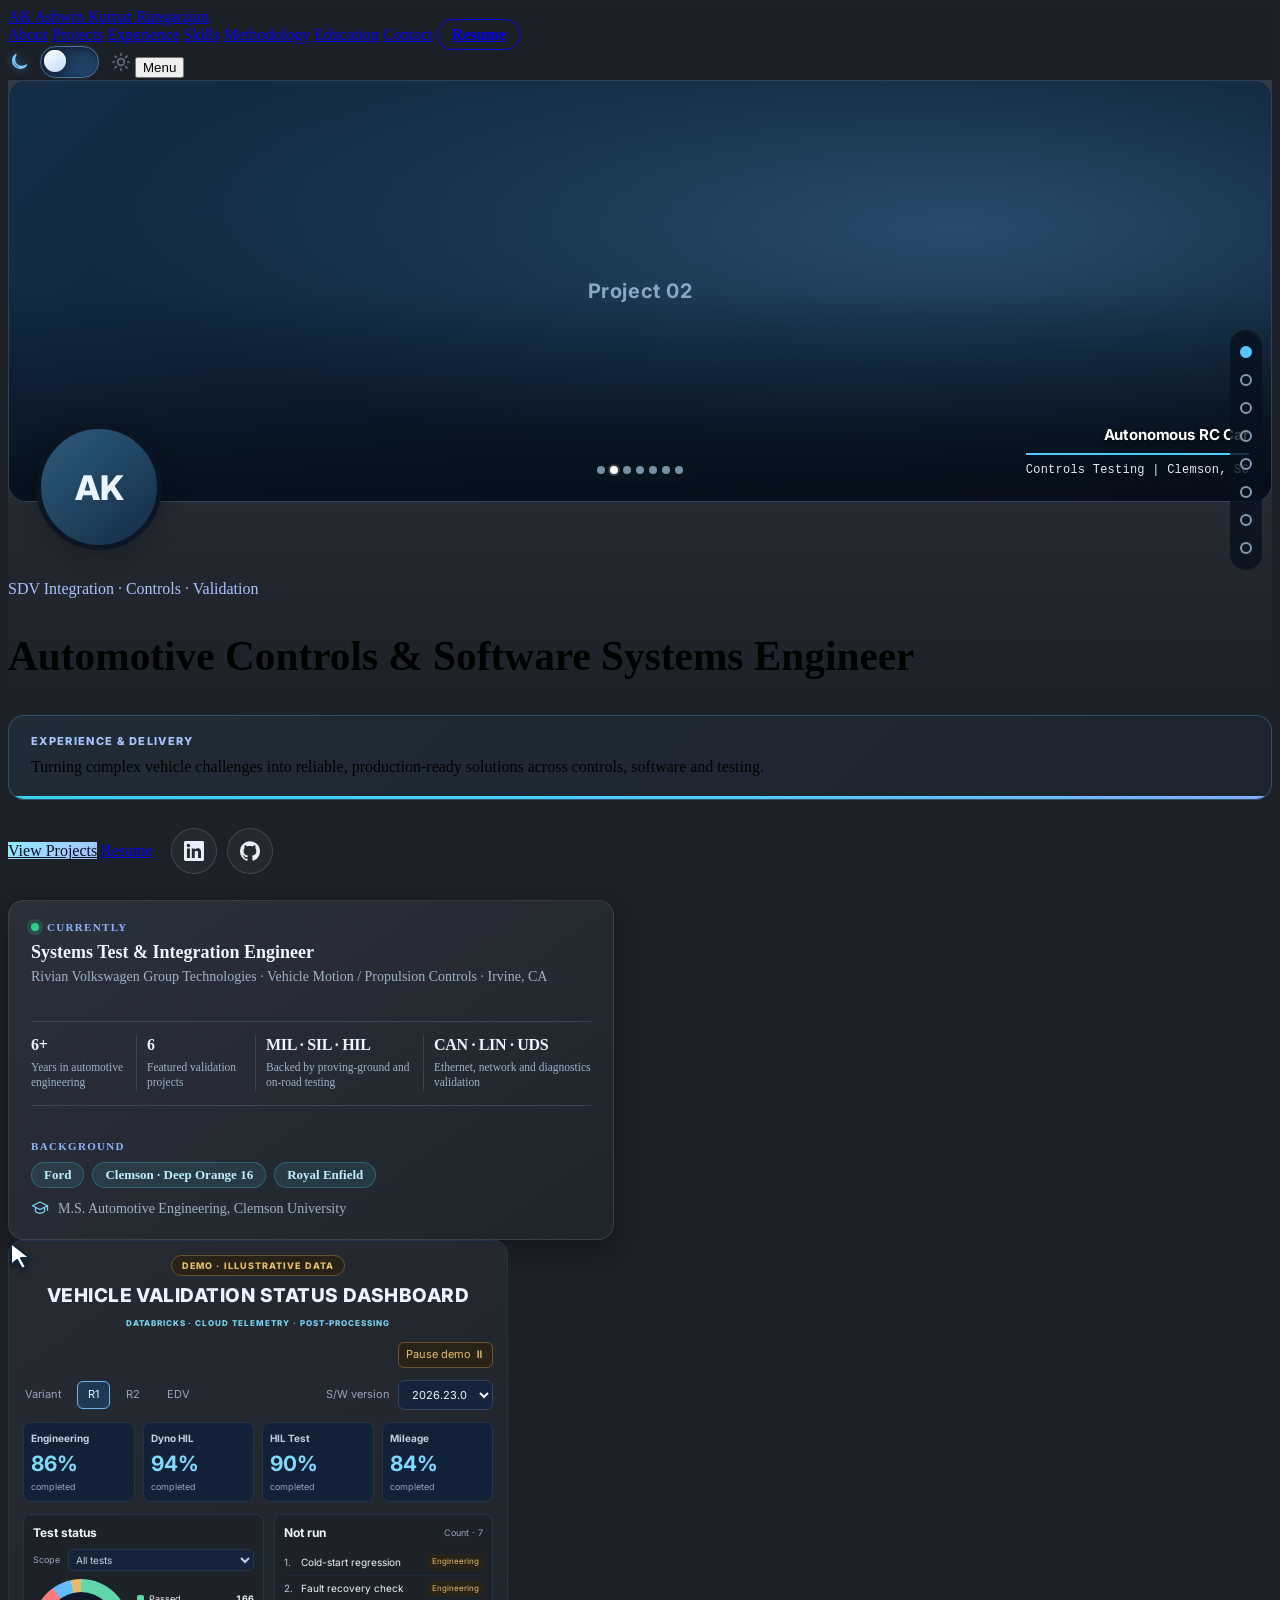
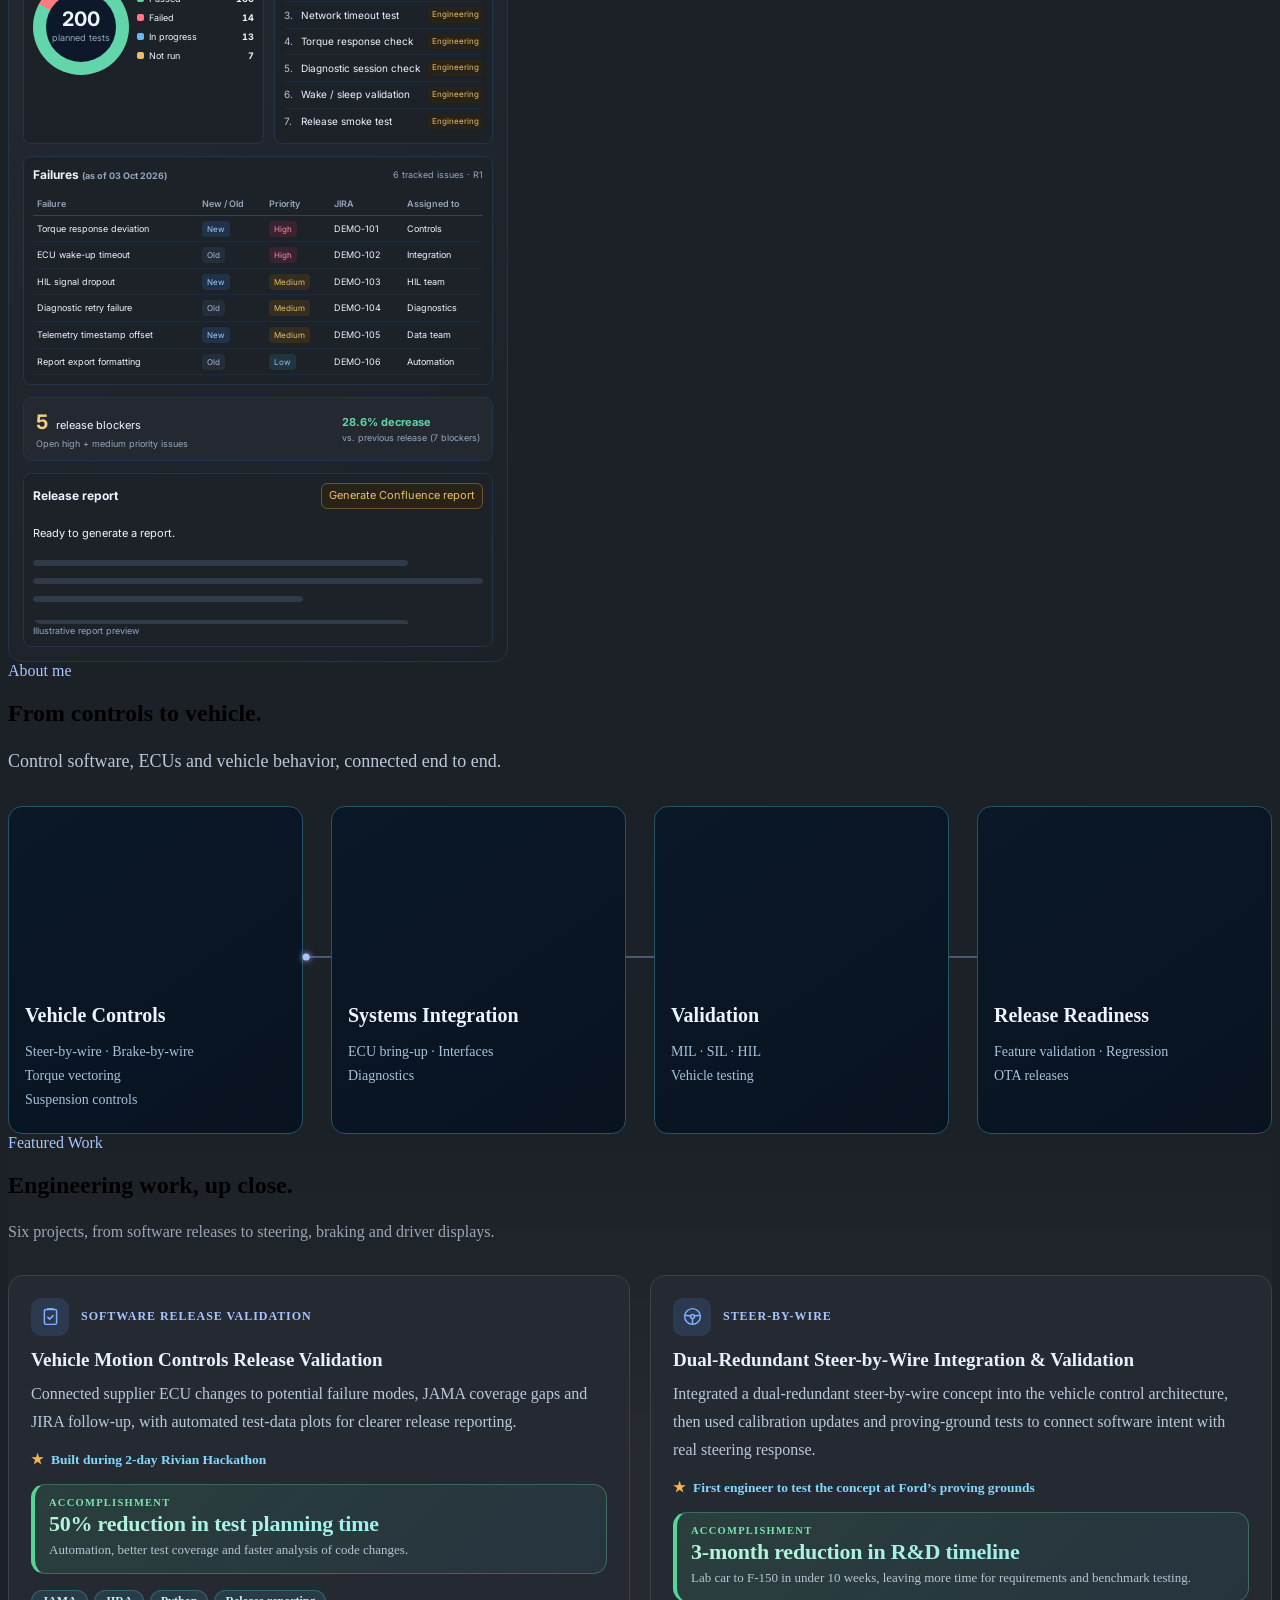
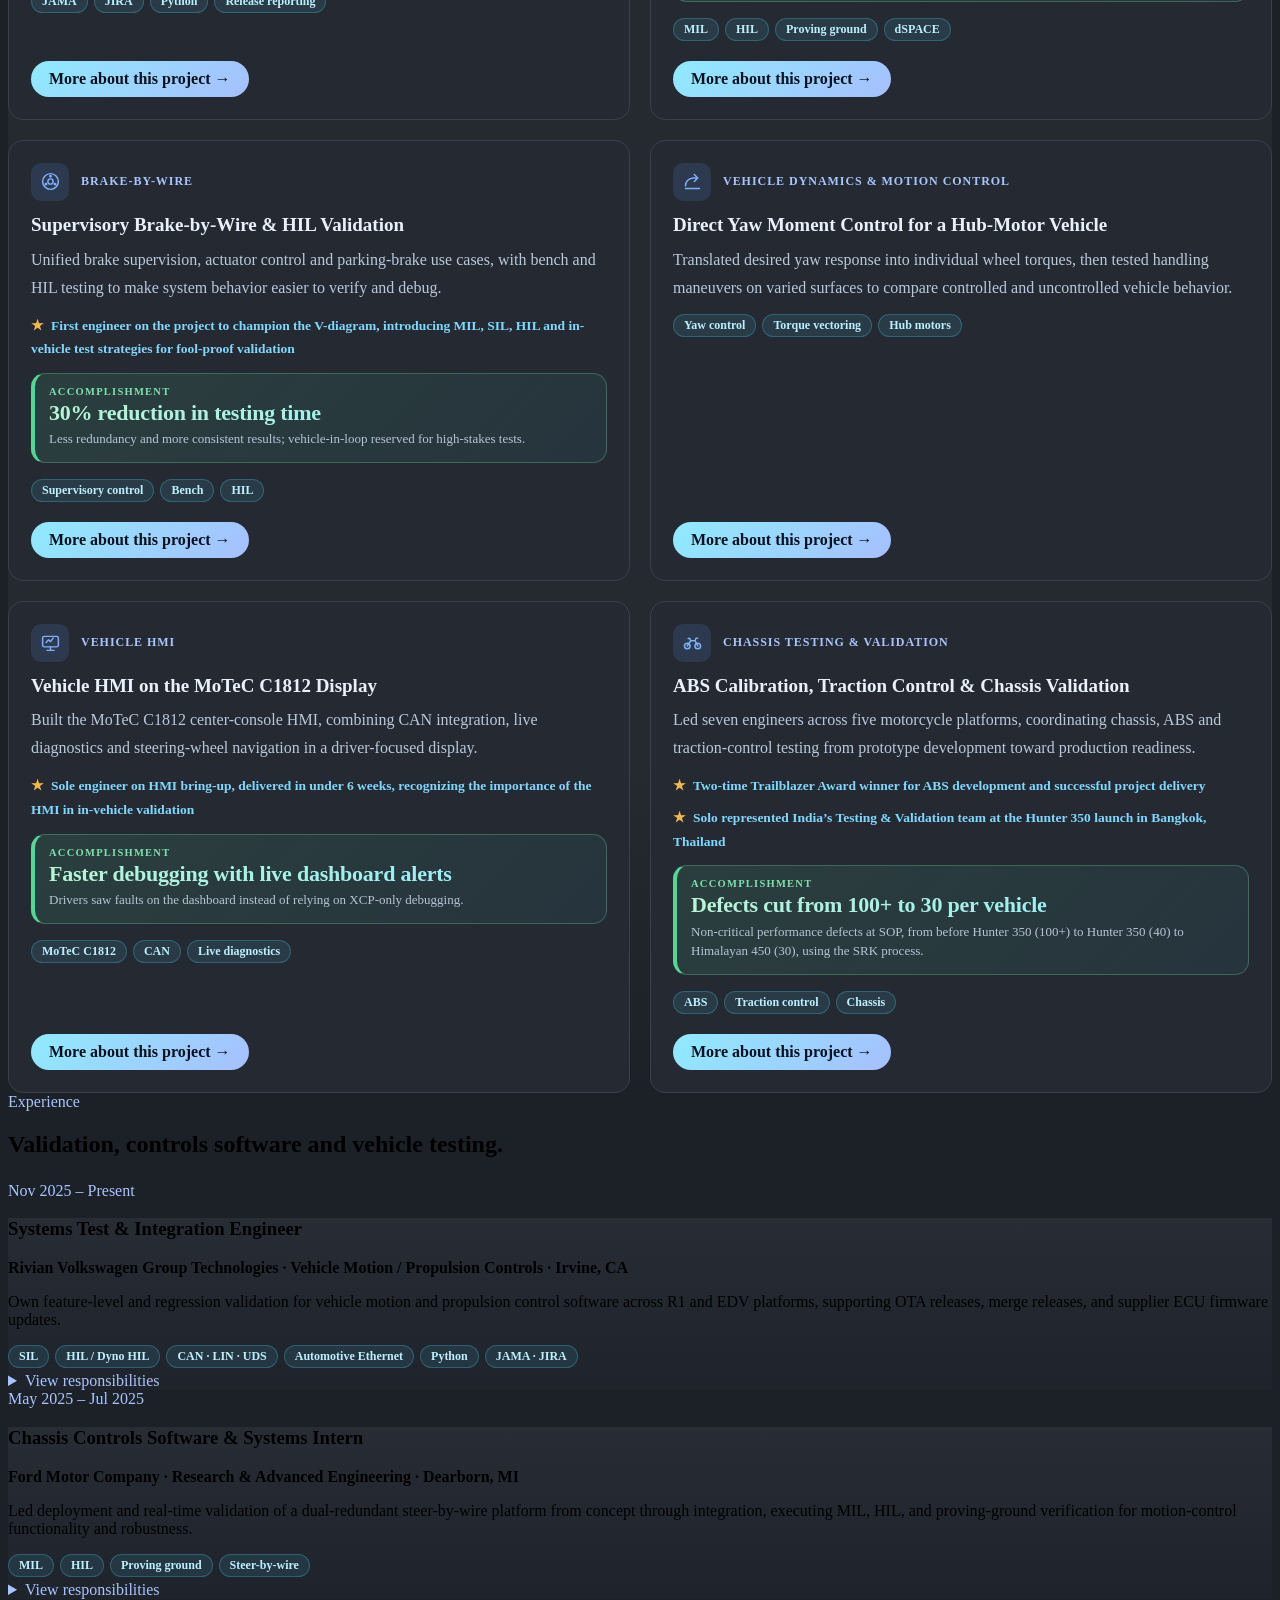
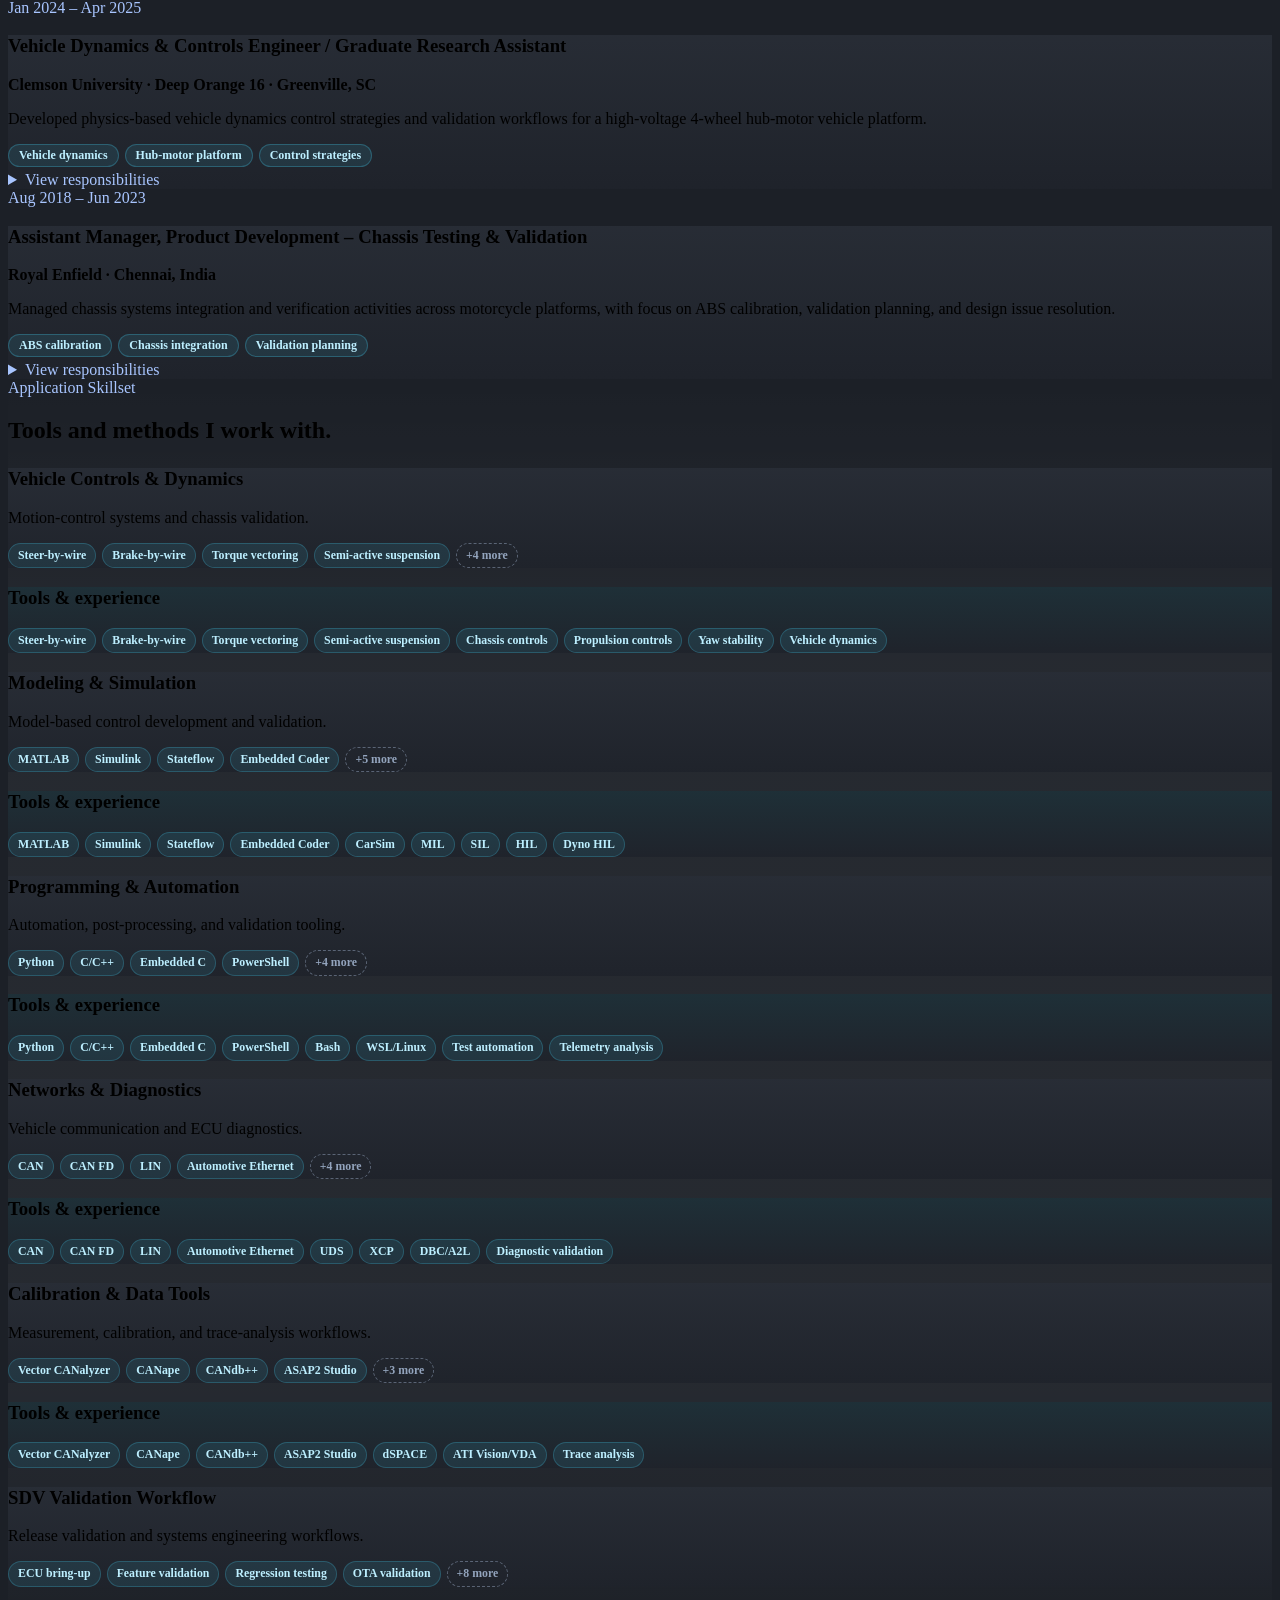
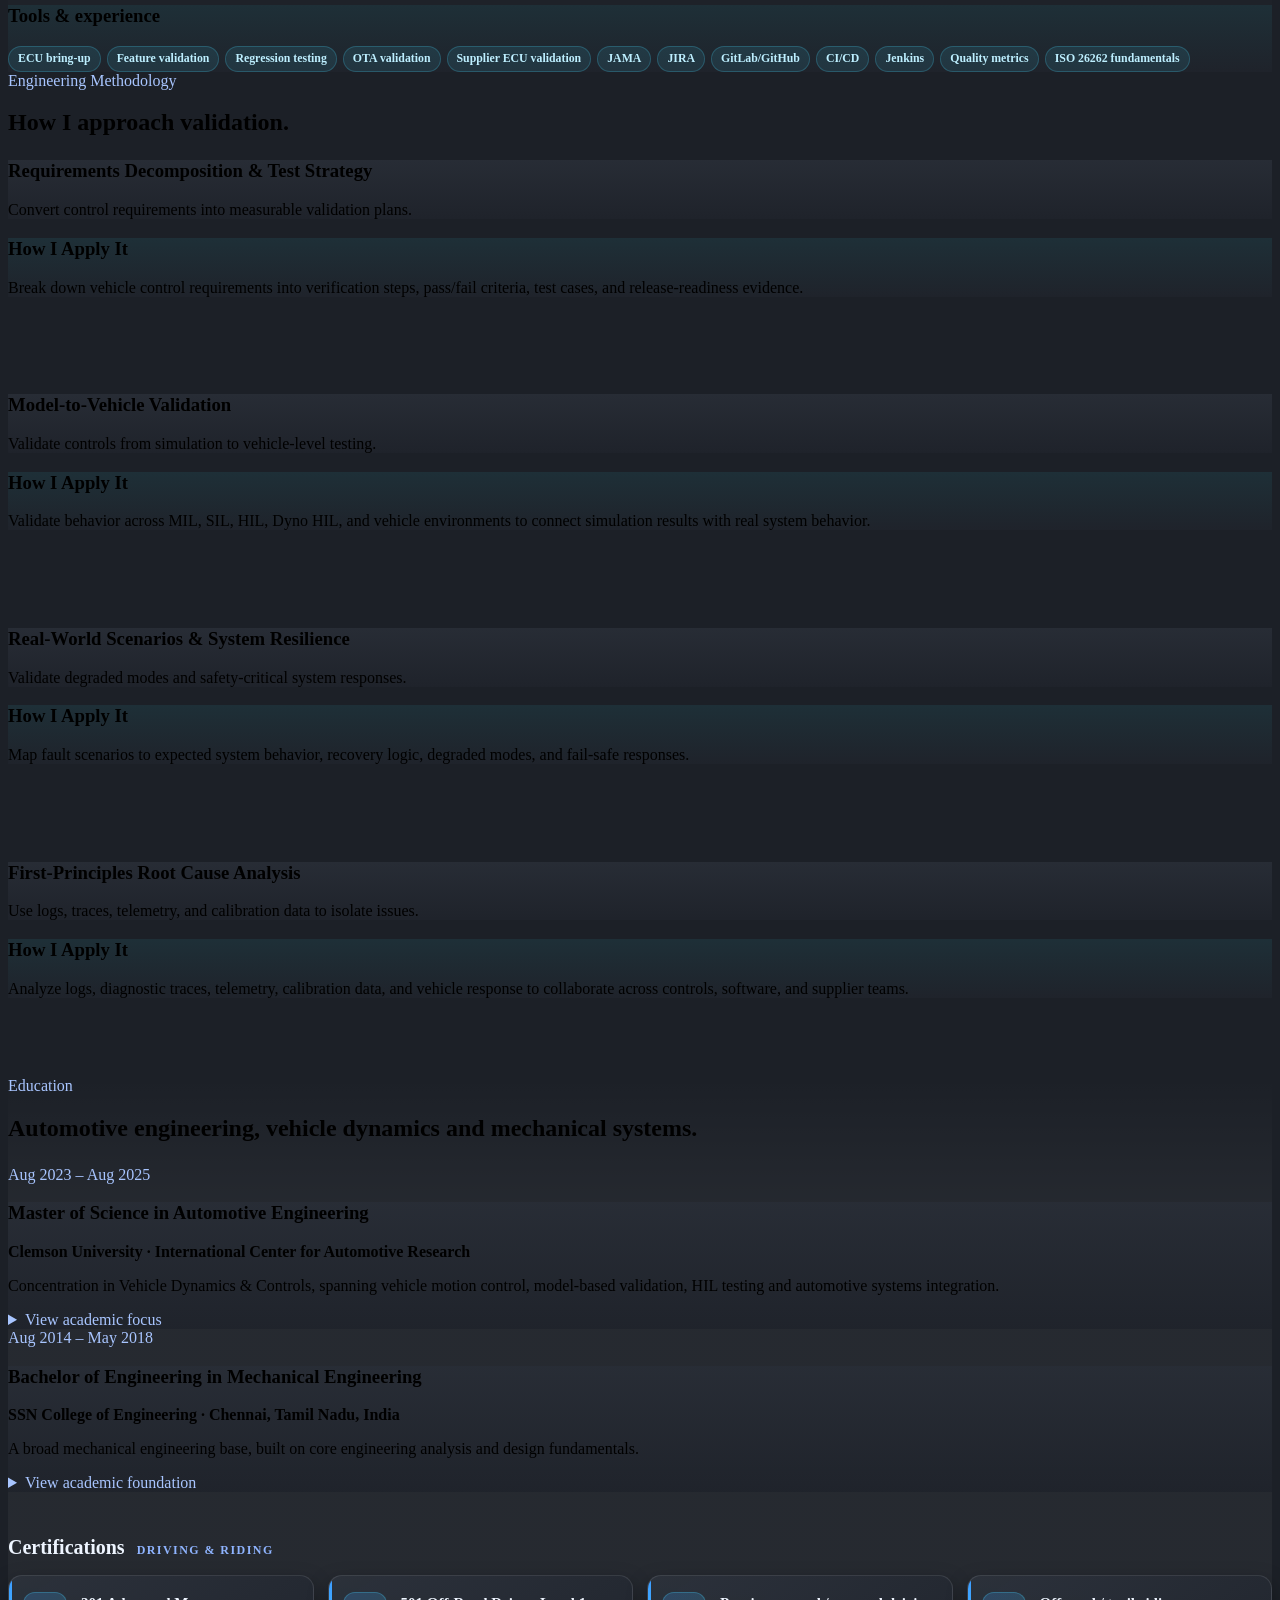
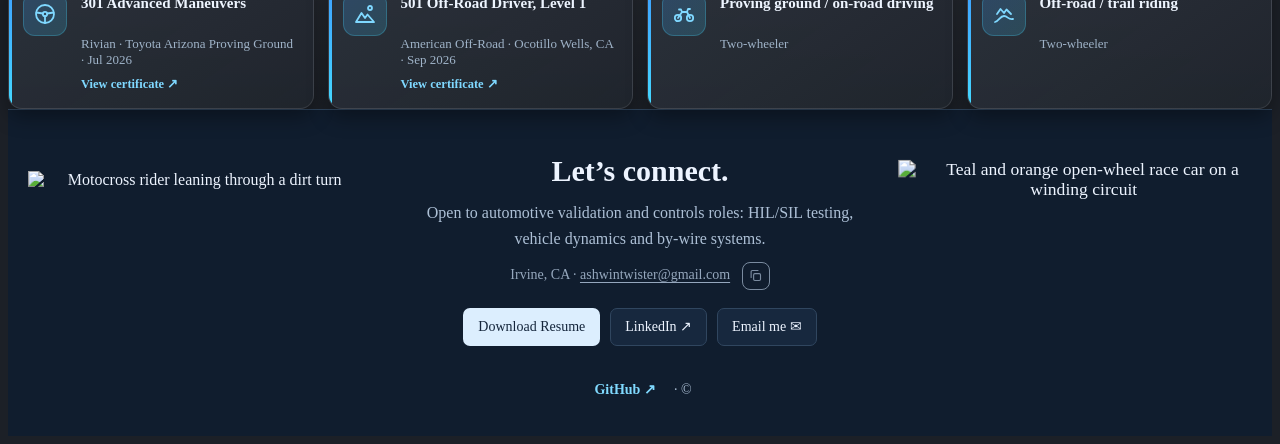
==== index.html @ 2df2e3d8 "Added accomplishments and changed the site name" ====
<!doctype html>
<html lang="en">



<head>
  <meta charset="utf-8" />
  <meta name="viewport" content="width=device-width, initial-scale=1" />
  <title>Ashwin Kumar Rangarajan | Automotive Controls & Software Systems Engineer</title>
  <meta name="description"
    content="Portfolio of Ashwin Kumar Rangarajan, Systems Test &amp; Integration Engineer at Rivian VW Group Technologies. SIL/HIL validation, CAN/LIN/Ethernet diagnostics, and vehicle motion controls: steer-by-wire, brake-by-wire and torque vectoring." />

  <link rel="preconnect" href="https://fonts.googleapis.com">
  <link rel="preconnect" href="https://fonts.gstatic.com" crossorigin>
  <link href="https://fonts.googleapis.com/css2?family=Inter:wght@400;600;700;800;900&display=swap" rel="stylesheet">

  <link rel="stylesheet" href="assets/styles.css?v=8cb6a432" />
  <script id="portfolio-theme-init">
    (() => {
      try {
        const selected = localStorage.getItem('portfolio-theme-v2');
        document.documentElement.dataset.theme = selected === 'light' ? 'light' : 'dark';
      } catch (_) { document.documentElement.dataset.theme = 'dark'; }
    })();
  </script>



  <link rel="stylesheet" href="assets/site.css?v=63bfbd96" />




  <script id="portfolio-analytics">
    (function () {
      var option = new URLSearchParams(location.search).get('analytics');
      var excluded = option === 'off';
      try {
        if (option === 'off') localStorage.setItem('portfolio.analytics.disabled', '1');
        if (option === 'on') localStorage.removeItem('portfolio.analytics.disabled');
        excluded = excluded || localStorage.getItem('portfolio.analytics.disabled') === '1';
      } catch (error) { excluded = true; }
      var host = location.hostname;
      var local = location.protocol === 'file:' || host === 'localhost' || host.endsWith('.localhost') || host === '::1' || host === '[::1]' || /^127\./.test(host) || /^192\.168\./.test(host) || /^10\./.test(host) || /^172\.(1[6-9]|2[0-9]|3[01])\./.test(host);
      if (excluded || local) return;
      (function (c, l, a, r, i, t, y) {
        c[a] = c[a] || function () { (c[a].q = c[a].q || []).push(arguments) };
        t = l.createElement(r); t.async = 1; t.src = 'https://www.clarity.ms/tag/' + i;
        y = l.getElementsByTagName(r)[0]; y.parentNode.insertBefore(t, y);
      })(window, document, 'clarity', 'script', 'yt518xz650');
    })();
  </script>
























  <!-- SEO / social / icons -->
  <link rel="canonical" href="https://ashwink77.github.io/portfolio_sd_updated/" />
  <link rel="preload" as="image" href="portfolio_images/Image_1.webp" type="image/webp" fetchpriority="high" />
  <meta name="theme-color" content="#08111e" />
  <link rel="icon" href="assets/favicon.svg" type="image/svg+xml" />
  <link rel="apple-touch-icon" href="assets/apple-touch-icon.png" />
  <meta property="og:type" content="website" />
  <meta property="og:locale" content="en_US" />
  <meta property="og:site_name" content="Ashwin Kumar Rangarajan" />
  <meta property="og:title" content="Ashwin Kumar Rangarajan | Automotive Controls &amp; Software Systems Engineer" />
  <meta property="og:description"
    content="Software-defined vehicle integration, HIL validation, CAN diagnostics, and vehicle motion controls: steer-by-wire, brake-by-wire, and torque vectoring." />
  <meta property="og:url" content="https://ashwink77.github.io/portfolio_sd_updated/" />
  <meta property="og:image" content="https://ashwink77.github.io/portfolio_sd_updated/assets/og-image.png" />
  <meta property="og:image:width" content="1200" />
  <meta property="og:image:height" content="630" />
  <meta property="og:image:alt" content="Ashwin Kumar Rangarajan, Automotive Controls and Software Systems Engineer" />
  <meta name="twitter:card" content="summary_large_image" />
  <meta name="twitter:title" content="Ashwin Kumar Rangarajan | Automotive Controls &amp; Software Systems Engineer" />
  <meta name="twitter:description"
    content="SDV integration, HIL validation, CAN diagnostics, and vehicle motion controls." />
  <meta name="twitter:image" content="https://ashwink77.github.io/portfolio_sd_updated/assets/og-image.png" />
  <script type="application/ld+json">
  {
    "@context": "https://schema.org",
    "@type": "Person",
    "name": "Ashwin Kumar Rangarajan",
    "jobTitle": "Systems Test & Integration Engineer",
    "worksFor": { "@type": "Organization", "name": "Rivian Volkswagen Group Technologies" },
    "address": { "@type": "PostalAddress", "addressLocality": "Irvine", "addressRegion": "CA", "addressCountry": "US" },
    "url": "https://ashwink77.github.io/portfolio_sd_updated/",
    "alumniOf": [
      { "@type": "CollegeOrUniversity", "name": "Clemson University" },
      { "@type": "CollegeOrUniversity", "name": "SSN College of Engineering" }
    ],
    "knowsAbout": ["Vehicle controls", "Software-defined vehicles", "HIL validation", "CAN diagnostics", "Steer-by-wire", "Brake-by-wire", "Vehicle dynamics"],
    "sameAs": [
      "https://www.linkedin.com/in/ashwin-kumar-rangarajan/",
      "https://github.com/AshwinK77"
    ]
  }
  </script>










</head>


<body>
  <header class="nav">
    <div class="container nav-inner">
      <a class="logo" href="#top">
        <span class="logo-mark">AK</span>
        <span>Ashwin Kumar Rangarajan</span>
      </a>

      <nav class="nav-links" aria-label="Main navigation">
        <a href="#about">About</a>
        <a href="#projects">Projects</a>
        <a href="#experience">Experience</a>
        <a href="#skills">Skills</a>
        <a href="#domains">Methodology</a>
        <a href="#education">Education</a>
        <a href="#contact">Contact</a>
        <a class="nav-resume" href="Ashwin-Kumar-Rangarajan-Resume.pdf" target="_blank" rel="noopener">Resume</a>
      </nav>

      <button class="portfolio-theme-toggle" id="portfolio-theme-toggle" type="button" role="switch"
        aria-label="Light mode" aria-checked="false" title="Toggle light and dark mode">
        <span class="theme-symbol theme-moon" aria-hidden="true"><svg viewBox="0 0 24 24" fill="none"
            stroke="currentColor" stroke-width="2" stroke-linecap="round" stroke-linejoin="round">
            <path d="M20.8 15.8A9 9 0 0 1 8.2 3.2 9 9 0 1 0 20.8 15.8Z" />
          </svg></span>
        <span class="theme-switch-track" aria-hidden="true"><span class="theme-switch-thumb"></span></span>
        <span class="theme-symbol theme-sun" aria-hidden="true"><svg viewBox="0 0 24 24" fill="none"
            stroke="currentColor" stroke-width="2" stroke-linecap="round">
            <circle cx="12" cy="12" r="4" />
            <path
              d="M12 2v2m0 16v2M4.93 4.93l1.42 1.42m11.3 11.3 1.42 1.42M2 12h2m16 0h2M4.93 19.07l1.42-1.42m11.3-11.3 1.42-1.42" />
          </svg></span>
      </button>

      <button class="btn small mobile-menu" data-mobile-toggle>Menu</button>
    </div>
  </header>

  <main id="top">

    <!-- HERO SECTION -->
    <section class="hero">
      <div class="container">
        <div class="portfolio-cover-wrap">
          <section class="portfolio-cover" id="portfolio-cover" aria-label="Engineering project photos"
            aria-roledescription="carousel">
            <div class="portfolio-cover-slides" id="portfolio-cover-slides"></div>
            <div class="portfolio-cover-dots" id="portfolio-cover-dots" aria-label="Choose project photo"></div>
            <noscript>
              <div class="portfolio-cover-placeholder">Engineering projects</div>
            </noscript>
          </section>
          <button type="button" class="portfolio-profile-photo" id="profile-photo-open"
            aria-label="View larger profile photo" aria-haspopup="dialog">
            <span aria-hidden="true">AK</span>
            <img id="portfolio-profile-image" alt="Ashwin Kumar Rangarajan" hidden>
          </button>
        </div>
      </div>

      <div class="container hero-grid">
        <div>
          <span class="eyebrow">
            <span class="dot"></span>
            SDV Integration · Controls · Validation
          </span>

          <h1>Automotive Controls & Software Systems Engineer</h1>

          <div class="hero-intro-slideshow" id="hero-intro-slideshow" aria-label="Engineering introduction">
            <div class="hero-intro-slides">
              <p data-expertise="Experience & delivery" class="lede hero-intro-slide is-active" aria-hidden="false">
                Turning complex vehicle challenges into reliable, production-ready solutions across controls, software
                and testing.</p>
              <p data-expertise="Requirements to release" class="lede hero-intro-slide" aria-hidden="true">From
                requirements to road-ready systems: integration, validation and software release readiness.</p>
              <p data-expertise="Vehicle motion systems" class="lede hero-intro-slide" aria-hidden="true">Hands-on with
                steer-by-wire, brake-by-wire, ABS and torque vectoring.</p>
              <p data-expertise="Simulation to validation" class="lede hero-intro-slide" aria-hidden="true">Simulation,
                hardware-in-the-loop and on-vehicle testing to deliver robust, safety-critical functions.</p>
              <div class="hero-intro-progress" aria-hidden="true"><span class="hero-intro-progress-fill"></span></div>
            </div>
          </div>
          <!--
          <p class="hero-tags">
            Vehicle Controls · SDV Integration · HIL Validation · CAN Diagnostics · OTA Release Validation
          </p>
          !-->

          <div class="hero-cta">
            <div class="hero-actions">
              <a class="btn primary" href="#projects">View Projects</a>
              <a class="btn" href="Ashwin-Kumar-Rangarajan-Resume.pdf" target="_blank"
                rel="noopener noreferrer">Resume</a>
            </div>
            <div class="hero-social" role="group" aria-label="Profiles">
              <a class="hero-social-link" href="https://www.linkedin.com/in/ashwin-kumar-rangarajan/" target="_blank"
                rel="noopener noreferrer" aria-label="LinkedIn profile (opens in a new tab)" title="LinkedIn">
                <svg viewBox="0 0 24 24" width="20" height="20" aria-hidden="true" focusable="false">
                  <path fill="currentColor"
                    d="M20.447 20.452h-3.554v-5.569c0-1.328-.027-3.037-1.852-3.037-1.853 0-2.136 1.445-2.136 2.939v5.667H9.351V9h3.414v1.561h.046c.477-.9 1.637-1.85 3.37-1.85 3.601 0 4.267 2.37 4.267 5.455v6.286zM5.337 7.433c-1.144 0-2.063-.926-2.063-2.065 0-1.138.92-2.063 2.063-2.063 1.14 0 2.064.925 2.064 2.063 0 1.139-.925 2.065-2.064 2.065zm1.782 13.019H3.555V9h3.564v11.452zM22.225 0H1.771C.792 0 0 .774 0 1.729v20.542C0 23.227.792 24 1.771 24h20.451C23.2 24 24 23.227 24 22.271V1.729C24 .774 23.2 0 22.222 0h.003z" />
                </svg>
              </a>
              <a class="hero-social-link" href="https://github.com/AshwinK77" target="_blank" rel="noopener noreferrer"
                aria-label="GitHub profile (opens in a new tab)" title="GitHub">
                <svg viewBox="0 0 24 24" width="20" height="20" aria-hidden="true" focusable="false">
                  <path fill="currentColor"
                    d="M12 .297c-6.63 0-12 5.373-12 12 0 5.303 3.438 9.8 8.205 11.385.6.113.82-.258.82-.577 0-.285-.01-1.04-.015-2.04-3.338.724-4.042-1.61-4.042-1.61C4.422 18.07 3.633 17.7 3.633 17.7c-1.087-.744.084-.729.084-.729 1.205.084 1.838 1.236 1.838 1.236 1.07 1.835 2.809 1.305 3.495.998.108-.776.417-1.305.76-1.605-2.665-.3-5.466-1.332-5.466-5.93 0-1.31.465-2.38 1.235-3.22-.135-.303-.54-1.523.105-3.176 0 0 1.005-.322 3.3 1.23.96-.267 1.98-.399 3-.405 1.02.006 2.04.138 3 .405 2.28-1.552 3.285-1.23 3.285-1.23.645 1.653.24 2.873.12 3.176.765.84 1.23 1.91 1.23 3.22 0 4.61-2.805 5.625-5.475 5.92.42.36.81 1.096.81 2.22 0 1.606-.015 2.896-.015 3.286 0 .315.21.69.825.57C20.565 22.092 24 17.592 24 12.297c0-6.627-5.373-12-12-12" />
                </svg>
              </a>
            </div>
          </div>
          <div class="hero-now" aria-label="Current role and background">
            <div class="hero-now-row">
              <span class="hero-now-label"><span class="hero-now-dot" aria-hidden="true"></span>Currently</span>
              <p class="hero-now-role">Systems Test &amp; Integration Engineer</p>
              <p class="hero-now-org">Rivian Volkswagen Group Technologies · Vehicle Motion / Propulsion Controls ·
                Irvine, CA</p>
            </div>
            <ul class="hero-stats">
              <li><span class="glance-icon" aria-hidden="true"><svg viewBox="0 0 24 24">
                    <circle cx="12" cy="12" r="8.5" />
                    <path d="M12 7.5V12l3 2" />
                  </svg></span>
                <div><strong><span data-count="6">6</span>+</strong><span class="glance-label">Years in automotive
                    engineering</span></div>
              </li>
              <li><span class="glance-icon" aria-hidden="true"><svg viewBox="0 0 24 24">
                    <path d="M12 3l9 5-9 5-9-5 9-5z" />
                    <path d="M3 13l9 5 9-5" />
                    <path d="M3 17.5l9 5 9-5" opacity=".55" />
                  </svg></span>
                <div><strong><span data-count="6">6</span></strong><span class="glance-label">Featured validation
                    projects</span></div>
              </li>
              <li><span class="glance-icon" aria-hidden="true"><svg viewBox="0 0 24 24">
                    <rect x="7" y="7" width="10" height="10" rx="2" />
                    <path
                      d="M9.5 3.5v3.5M14.5 3.5v3.5M9.5 17v3.5M14.5 17v3.5M3.5 9.5H7M3.5 14.5H7M17 9.5h3.5M17 14.5h3.5" />
                  </svg></span>
                <div><strong>MIL · SIL · HIL</strong><span class="glance-label">Backed by proving-ground and on-road
                    testing</span></div>
              </li>
              <li><span class="glance-icon" aria-hidden="true"><svg viewBox="0 0 24 24">
                    <circle cx="12" cy="5.5" r="2.3" />
                    <circle cx="5.5" cy="18" r="2.3" />
                    <circle cx="18.5" cy="18" r="2.3" />
                    <path d="M12 7.8v4.2M12 12l-5 4M12 12l5 4" />
                  </svg></span>
                <div><strong>CAN · LIN · UDS</strong><span class="glance-label">Ethernet, network and diagnostics
                    validation</span></div>
              </li>
            </ul>
            <div class="hero-now-row">
              <span class="hero-now-label">Background</span>
              <ul class="hero-now-list">
                <li>Ford</li>
                <li>Clemson · Deep Orange 16</li>
                <li>Royal Enfield</li>
              </ul>
              <p class="hero-now-org hero-now-edu"><svg viewBox="0 0 24 24" width="18" height="18" aria-hidden="true"
                  focusable="false">
                  <path d="M12 4 2 9l10 5 10-5-10-5z" />
                  <path d="M6 11.5V16c0 1.4 2.7 3 6 3s6-1.6 6-3v-4.5" />
                  <path d="M22 9v6" />
                </svg>M.S. Automotive Engineering, Clemson University</p>
            </div>
          </div>
        </div>

        <aside class="hero-card sdv-dashboard-card automation-dashboard-card" aria-label="Vehicle validation dashboard">
          <div class="automation-dashboard" id="vehicle-dashboard">
            <header class="automation-topbar">
              <span class="dashboard-demo-tag">Demo · illustrative data</span>
              <h3 aria-level="2">VEHICLE VALIDATION STATUS DASHBOARD</h3>
              <span class="automation-eyebrow">DATABRICKS · CLOUD TELEMETRY · POST-PROCESSING</span>
            </header>
            <div class="dashboard-demo-controls">
              <button type="button" class="dashboard-demo" id="dashboard-demo-toggle" aria-pressed="true"
                title="Pause or resume the looping demonstration">Pause demo ⏸</button>
            </div>
            <div class="dashboard-filter-row">
              <fieldset class="dashboard-variants">
                <legend>Variant</legend>
                <button type="button" class="dashboard-variant" data-variant="R1" aria-pressed="true">R1</button>
                <button type="button" class="dashboard-variant" data-variant="R2" aria-pressed="false">R2</button>
                <button type="button" class="dashboard-variant" data-variant="EDV" aria-pressed="false">EDV</button>
              </fieldset>
              <label for="dashboard-version">S/W version
                <select id="dashboard-version">
                  <option>2026.23.0</option>
                  <option>2026.22.0</option>
                </select>
              </label>
            </div>
            <div class="automation-kpi-grid" id="dashboard-kpis"></div>
            <div class="dashboard-status-grid" id="dashboard-test-status">
              <section class="dashboard-panel">
                <div class="dashboard-panel-head">
                  <h4 aria-level="3">Test status</h4>
                  <label><span class="dashboard-subtitle">Scope </span><select id="dashboard-scope"
                      aria-label="Test status scope">
                      <option value="all">All tests</option>
                      <option value="Engineering">Engineering</option>
                      <option value="Dyno HIL">Dyno HIL</option>
                      <option value="HIL Test">HIL Test</option>
                      <option value="Mileage">Mileage</option>
                    </select></label>
                </div>
                <div class="dashboard-chart-wrap">
                  <div class="dashboard-donut" id="dashboard-donut" role="img" aria-label="Test status distribution">
                    <div class="dashboard-donut-label"><strong id="dashboard-total">200</strong><small>planned
                        tests</small></div>
                  </div>
                  <ul class="dashboard-legend" id="dashboard-legend"></ul>
                </div>
              </section>
              <section class="dashboard-panel">
                <div class="dashboard-panel-head">
                  <h4 aria-level="3">Not run</h4><small id="dashboard-pending-count"></small>
                </div>
                <ol class="dashboard-pending" id="dashboard-pending"></ol>
              </section>
            </div>
            <section class="dashboard-panel dashboard-mileage" id="dashboard-mileage" hidden>
              <div class="dashboard-panel-head">
                <h4 aria-level="3">Mileage accumulation</h4><small id="dashboard-mileage-context"></small>
              </div>
              <div id="dashboard-mileage-rows"></div>
            </section>
            <section class="dashboard-panel dashboard-failures">
              <div class="dashboard-panel-head">
                <h4 aria-level="3">Failures <span class="dashboard-subtitle">(as of 03 Oct 2026)</span></h4><small
                  id="dashboard-issue-count"></small>
              </div>
              <div class="dashboard-table-wrap">
                <table class="dashboard-table">
                  <thead>
                    <tr>
                      <th scope="col">Failure</th>
                      <th scope="col">New / Old</th>
                      <th scope="col">Priority</th>
                      <th scope="col">JIRA</th>
                      <th scope="col">Assigned to</th>
                    </tr>
                  </thead>
                  <tbody id="dashboard-failure-rows"></tbody>
                </table>
              </div>
            </section>
            <div class="dashboard-release" aria-live="polite">
              <div><strong id="dashboard-blockers">5</strong> release blockers<small>Open high + medium priority
                  issues</small></div>
              <div><span class="dashboard-trend" id="dashboard-trend"></span><small id="dashboard-previous"></small>
              </div>
            </div>
            <section class="dashboard-panel dashboard-report" aria-label="Confluence report generation">
              <div class="dashboard-panel-head">
                <h4 aria-level="3">Release report</h4>
                <button type="button" class="dashboard-demo" id="dashboard-generate-report">Generate Confluence
                  report</button>
              </div>
              <div class="dashboard-report-result" aria-live="polite" aria-atomic="true">
                <span id="dashboard-report-status">Ready to generate a report.</span>
                <a id="dashboard-report-link" hidden target="_blank" rel="noopener noreferrer">View generated report
                  ↗</a>
              </div>
              <small class="dashboard-subtitle">Illustrative report preview</small>
            </section>
            <noscript>
              <p class="dashboard-note">Enable JavaScript to view the interactive demo dashboard.</p>
            </noscript>
          </div>
        </aside>
      </div>
    </section>

    <!-- ABOUT SECTION -->
    <section class="section about-visual-section" id="about">
      <div class="container"><span class="kicker">About me</span>
        <h2>From controls to vehicle.</h2>
        <p class="about-visual-intro">Control software, ECUs and vehicle behavior, connected end to end.</p>
        <div class="about-visual-grid">
          <article class="about-visual-card">
            <div class="about-illustration controls" aria-hidden="true"></div>
            <h3>Vehicle Controls</h3>
            <p>Steer-by-wire · Brake-by-wire<br>Torque vectoring<br>Suspension controls</p>
          </article>
          <article class="about-visual-card">
            <div class="about-illustration integration" aria-hidden="true"></div>
            <h3>Systems Integration</h3>
            <p>ECU bring-up · Interfaces<br>Diagnostics</p>
          </article>
          <article class="about-visual-card">
            <div class="about-illustration validation" aria-hidden="true"></div>
            <h3>Validation</h3>
            <p>MIL · SIL · HIL<br>Vehicle testing</p>
          </article>
          <article class="about-visual-card">
            <div class="about-illustration release" aria-hidden="true"></div>
            <h3>Release Readiness</h3>
            <p>Feature validation · Regression<br>OTA releases</p>
          </article>
        </div>
      </div>
    </section>
    <!-- FEATURED ENGINEERING WORK -->
    <section class="section" id="projects">
      <div class="container"><span class="kicker">Featured Work</span>
        <h2>Engineering work, up close.</h2>
        <p class="section-sub">Six projects, from software releases to steering, braking and driver displays.</p>
        <div class="featured-stories">
          <article class="featured-story-card proj-card">
            <div class="proj-head"><span class="proj-icon" aria-hidden="true"><svg viewBox="0 0 24 24">
                  <rect x="5" y="4" width="14" height="17" rx="2" />
                  <path d="M9 4V3h6v1M9 13l2 2 4-4" />
                </svg></span>
              <div class="featured-story-category" style="font-weight:700">Software release validation</div>
            </div>
            <h3>Vehicle Motion Controls Release Validation</h3>
            <p>Connected supplier ECU changes to potential failure modes, JAMA coverage gaps and JIRA follow-up, with
              automated test-data plots for clearer release reporting.</p>
            <p class="proj-win">Built during 2-day Rivian Hackathon</p>
            <div class="proj-metric"><span class="pm-label">Accomplishment</span><strong class="pm-num">50% reduction in
                test planning time</strong><span class="pm-cap">Automation, better test coverage and faster analysis of
                code changes.</span></div>
            <ul class="role-tags" aria-label="Key tools and methods">
              <li>JAMA</li>
              <li>JIRA</li>
              <li>Python</li>
              <li>Release reporting</li>
            </ul><a class="featured-story-link" href="#projects/sdv-validation-dashboard.html">More about this project
              →</a>
          </article>
          <article class="featured-story-card proj-card">
            <div class="proj-head"><span class="proj-icon" aria-hidden="true"><svg viewBox="0 0 24 24">
                  <circle cx="12" cy="12" r="9" />
                  <circle cx="12" cy="12" r="2.2" />
                  <path d="M12 14.2V21M3.4 10.5l6.4 1M20.6 10.5l-6.4 1" />
                </svg></span>
              <div class="featured-story-category" style="font-weight:700">Steer-by-wire</div>
            </div>
            <h3>Dual-Redundant Steer-by-Wire Integration &amp; Validation</h3>
            <p>Integrated a dual-redundant steer-by-wire concept into the vehicle control architecture, then used
              calibration updates and proving-ground tests to connect software intent with real steering response.</p>
            <p class="proj-win">First engineer to test the concept at Ford’s proving grounds</p>
            <div class="proj-metric"><span class="pm-label">Accomplishment</span><strong class="pm-num">3-month
                reduction in R&amp;D timeline</strong><span class="pm-cap">Lab car to F-150 in under 10 weeks, leaving
                more time for requirements and benchmark testing.</span></div>
            <ul class="role-tags" aria-label="Key tools and methods">
              <li>MIL</li>
              <li>HIL</li>
              <li>Proving ground</li>
              <li>dSPACE</li>
            </ul><a class="featured-story-link" href="#projects/steer-by-wire-validation.html">More about this project
              →</a>
          </article>
          <article class="featured-story-card proj-card">
            <div class="proj-head"><span class="proj-icon" aria-hidden="true"><svg viewBox="0 0 24 24">
                  <circle cx="12" cy="12" r="9" />
                  <circle cx="12" cy="12" r="3" />
                  <circle cx="12" cy="6" r=".8" />
                  <circle cx="17.2" cy="15" r=".8" />
                  <circle cx="6.8" cy="15" r=".8" />
                </svg></span>
              <div class="featured-story-category" style="font-weight:700">Brake-by-wire</div>
            </div>
            <h3>Supervisory Brake-by-Wire &amp; HIL Validation</h3>
            <p>Unified brake supervision, actuator control and parking-brake use cases, with bench and HIL testing to
              make system behavior easier to verify and debug.</p>
            <p class="proj-win">First engineer on the project to champion the V-diagram, introducing MIL, SIL, HIL and
              in-vehicle test strategies for fool-proof validation</p>
            <div class="proj-metric"><span class="pm-label">Accomplishment</span><strong class="pm-num">30% reduction in
                testing time</strong><span class="pm-cap">Less redundancy and more consistent results; vehicle-in-loop
                reserved for high-stakes tests.</span></div>
            <ul class="role-tags" aria-label="Key tools and methods">
              <li>Supervisory control</li>
              <li>Bench</li>
              <li>HIL</li>
            </ul><a class="featured-story-link" href="#projects/brake-by-wire-validation.html">More about this project
              →</a>
          </article>
          <article class="featured-story-card proj-card">
            <div class="proj-head"><span class="proj-icon" aria-hidden="true"><svg viewBox="0 0 24 24">
                  <path d="M4 17c0-5 4-9 9-9h4" />
                  <path d="M14 4l4 4-4 4" />
                  <path d="M4 20h16" />
                </svg></span>
              <div class="featured-story-category" style="font-weight:700">Vehicle dynamics &amp; motion control</div>
            </div>
            <h3>Direct Yaw Moment Control for a Hub-Motor Vehicle</h3>
            <p>Translated desired yaw response into individual wheel torques, then tested handling maneuvers on varied
              surfaces to compare controlled and uncontrolled vehicle behavior.</p>
            <ul class="role-tags" aria-label="Key tools and methods">
              <li>Yaw control</li>
              <li>Torque vectoring</li>
              <li>Hub motors</li>
            </ul><a class="featured-story-link" href="#projects/vehicle-dynamics-motion-control.html">More about this
              project →</a>
          </article>
          <article class="featured-story-card proj-card">
            <div class="proj-head"><span class="proj-icon" aria-hidden="true"><svg viewBox="0 0 24 24">
                  <rect x="3" y="5" width="18" height="12" rx="2" />
                  <path d="M8 21h8M12 17v4M7 12l2.5-3 2.5 2 3-4" />
                </svg></span>
              <div class="featured-story-category" style="font-weight:700">Vehicle HMI</div>
            </div>
            <h3>Vehicle HMI on the MoTeC C1812 Display</h3>
            <p>Built the MoTeC C1812 center-console HMI, combining CAN integration, live diagnostics and steering-wheel
              navigation in a driver-focused display.</p>
            <p class="proj-win">Sole engineer on HMI bring-up, delivered in under 6 weeks, recognizing the importance of
              the HMI in in-vehicle validation</p>
            <div class="proj-metric"><span class="pm-label">Accomplishment</span><strong class="pm-num">Faster debugging
                with live dashboard alerts</strong><span class="pm-cap">Drivers saw faults on the dashboard instead of
                relying on XCP-only debugging.</span></div>
            <ul class="role-tags" aria-label="Key tools and methods">
              <li>MoTeC C1812</li>
              <li>CAN</li>
              <li>Live diagnostics</li>
            </ul><a class="featured-story-link" href="#projects/motec-hmi-can-diagnostics.html">More about this project
              →</a>
          </article>
          <article class="featured-story-card proj-card">
            <div class="proj-head"><span class="proj-icon" aria-hidden="true"><svg viewBox="0 0 24 24">
                  <circle cx="6" cy="16" r="3.2" />
                  <circle cx="18" cy="16" r="3.2" />
                  <path d="M6 16l4-6h5l3 6M10 10l-1-2.5H7M15 10l1-3h2" />
                </svg></span>
              <div class="featured-story-category" style="font-weight:700">Chassis testing &amp; validation</div>
            </div>
            <h3>ABS Calibration, Traction Control &amp; Chassis Validation</h3>
            <p>Led seven engineers across five motorcycle platforms, coordinating chassis, ABS and traction-control
              testing from prototype development toward production readiness.</p>
            <p class="proj-win">Two-time Trailblazer Award winner for ABS development and successful project delivery
            </p>
            <p class="proj-win">Solo represented India’s Testing &amp; Validation team at the Hunter 350 launch in
              Bangkok, Thailand</p>
            <div class="proj-metric"><span class="pm-label">Accomplishment</span><strong class="pm-num">Defects cut from
                100+ to 30 per vehicle</strong><span class="pm-cap">Non-critical performance defects at SOP, from before
                Hunter 350 (100+) to Hunter 350 (40) to Himalayan 450 (30), using the SRK process.</span></div>
            <ul class="role-tags" aria-label="Key tools and methods">
              <li>ABS</li>
              <li>Traction control</li>
              <li>Chassis</li>
            </ul><a class="featured-story-link" href="#projects/chassis-testing-validation.html">More about this project
              →</a>
          </article>
        </div>
      </div>
    </section>

    <!-- EXPERIENCE -->
    <section class="section" id="experience">
      <div class="container">
        <span class="kicker">Experience</span>
        <h2>Validation, controls software and vehicle testing.</h2>

        <div class="timeline" style="margin-top:24px">

          <!-- RIVIAN VW -->
          <div class="timeline-item">
            <div class="time">Nov 2025 – Present</div>

            <div class="experience-card">
              <div class="experience-logo-panel">
                <img loading="lazy" decoding="async" src="assets/logos/Rivian.png" onerror="this.style.display='none'"
                  alt="Rivian Volkswagen Group Technologies logo">
                <!-- Optional logo image later:
            <img loading="lazy" decoding="async" src="assets/logos/rv-tech.png" onerror="this.style.display='none'" alt="Rivian Volkswagen Group Technologies logo">
            -->
              </div>

              <div class="experience-content">
                <h3>Systems Test & Integration Engineer</h3>
                <p><strong>Rivian Volkswagen Group Technologies · Vehicle Motion / Propulsion Controls · Irvine,
                    CA</strong></p>
                <p>
                  Own feature-level and regression validation for vehicle motion and propulsion
                  control software across R1 and EDV platforms, supporting OTA releases,
                  merge releases, and supplier ECU firmware updates.
                </p>
                <ul class="role-tags" aria-label="Key tools and methods">
                  <li>SIL</li>
                  <li>HIL / Dyno HIL</li>
                  <li>CAN · LIN · UDS</li>
                  <li>Automotive Ethernet</li>
                  <li>Python</li>
                  <li>JAMA · JIRA</li>
                </ul>

                <details class="experience-details">
                  <summary>View responsibilities</summary>
                  <ul>
                    <li>Translate vehicle dynamics control requirements into SIL, HIL/Dyno HIL and in-vehicle
                      verification.</li>
                    <li>Validate CAN/LIN/UDS and Automotive Ethernet interfaces for ECU integration and release
                      readiness.</li>
                    <li>Automate Python test plans and post-processing with JAMA, JIRA and GitLab CI/CD traceability,
                      and work with controls, integration and supplier teams to triage issues and sign off releases.
                    </li>
                  </ul>
                </details>
              </div>
            </div>
          </div>

          <!-- FORD -->
          <div class="timeline-item">
            <div class="time">May 2025 – Jul 2025</div>

            <div class="experience-card">
              <div class="experience-logo-panel">
                <img loading="lazy" decoding="async" src="assets/logos/Ford.png" onerror="this.style.display='none'"
                  alt="Ford logo">
                <!-- Optional logo image later:
            <img loading="lazy" decoding="async" src="assets/logos/ford.png" onerror="this.style.display='none'" alt="Ford logo">
            -->
              </div>

              <div class="experience-content">
                <h3>Chassis Controls Software & Systems Intern</h3>
                <p><strong>Ford Motor Company · Research & Advanced Engineering · Dearborn, MI</strong></p>
                <p>
                  Led deployment and real-time validation of a dual-redundant steer-by-wire platform
                  from concept through integration, executing MIL, HIL, and proving-ground verification
                  for motion-control functionality and robustness.
                </p>
                <ul class="role-tags" aria-label="Key tools and methods">
                  <li>MIL</li>
                  <li>HIL</li>
                  <li>Proving ground</li>
                  <li>Steer-by-wire</li>
                </ul>

                <details class="experience-details">
                  <summary>View responsibilities</summary>
                  <ul>
                    <li>Developed and integrated the steer-by-wire control software on a dSPACE MicroAutoBox ECU.
                    </li>
                    <li>Validated CAN interfaces, redundancy behavior, calibration changes, and vehicle response.</li>
                    <li>Supported prototype bring-up and hardware/software debugging using oscilloscopes, DMMs, and
                      power supplies across bench, HIL, and in-vehicle environments.</li>
                  </ul>
                </details>
              </div>
            </div>
          </div>

          <!-- CLEMSON -->
          <div class="timeline-item">
            <div class="time">Jan 2024 – Apr 2025</div>

            <div class="experience-card">
              <div class="experience-logo-panel">
                <img loading="lazy" decoding="async" src="assets/logos/CU_ICAR.png" onerror="this.style.display='none'"
                  alt="Clemson University logo">
                <!-- Optional logo image later:
            <img loading="lazy" decoding="async" src="assets/logos/clemson.png" onerror="this.style.display='none'" alt="Clemson University logo">
            -->
              </div>

              <div class="experience-content">
                <h3>Vehicle Dynamics & Controls Engineer / Graduate Research Assistant</h3>
                <p><strong>Clemson University · Deep Orange 16 · Greenville, SC</strong></p>
                <p>
                  Developed physics-based vehicle dynamics control strategies and validation workflows
                  for a high-voltage 4-wheel hub-motor vehicle platform.
                </p>
                <ul class="role-tags" aria-label="Key tools and methods">
                  <li>Vehicle dynamics</li>
                  <li>Hub-motor platform</li>
                  <li>Control strategies</li>
                </ul>

                <details class="experience-details">
                  <summary>View responsibilities</summary>
                  <ul>
                    <li>Developed Direct Yaw Moment Control, supervisory brake-by-wire logic and active suspension
                      validation workflows.</li>
                    <li>Designed MIL/HIL setups for brake-by-wire and active suspension, mapping ISO 26262-oriented
                      fault responses to test cases, fault-injection scenarios and fail-safe behavior.</li>
                    <li>Led vehicle instrumentation, sensor integration and dynamic testing using CAN, IMU,
                      accelerometer and ride-height data.</li>
                  </ul>
                </details>
              </div>
            </div>
          </div>

          <!-- ROYAL ENFIELD -->
          <div class="timeline-item">
            <div class="time">Aug 2018 – Jun 2023</div>

            <div class="experience-card">
              <div class="experience-logo-panel">
                <img loading="lazy" decoding="async" src="assets/logos/RE.png" onerror="this.style.display='none'"
                  alt="Royal Enfield logo">
                <!-- Optional logo image later:
            <img loading="lazy" decoding="async" src="assets/logos/royal-enfield.png" onerror="this.style.display='none'" alt="Royal Enfield logo">
            -->
              </div>

              <div class="experience-content">
                <h3>Assistant Manager, Product Development – Chassis Testing & Validation</h3>
                <p><strong>Royal Enfield · Chennai, India</strong></p>
                <p>
                  Managed chassis systems integration and verification activities across motorcycle
                  platforms, with focus on ABS calibration, validation planning, and design issue resolution.
                </p>
                <ul class="role-tags" aria-label="Key tools and methods">
                  <li>ABS calibration</li>
                  <li>Chassis integration</li>
                  <li>Validation planning</li>
                </ul>

                <details class="experience-details">
                  <summary>View responsibilities</summary>
                  <ul>
                    <li>Led ABS calibration and component-/vehicle-level test planning using dynamic vehicle data.</li>
                    <li>Supported repeatable verification workflows and compliance alignment with ECE, FMVSS, and Indian
                      standards.</li>
                    <li>Resolved development issues through benchmarking, root-cause analysis, validation of design
                      changes, and cross-functional collaboration.</li>
                  </ul>
                </details>
              </div>
            </div>
          </div>

        </div>
      </div>
    </section>

    <!-- APPLICATION SKILLSET -->
    <section class="section" id="skills">
      <div class="container">
        <span class="kicker">Application Skillset</span>
        <h2>Tools and methods I work with.</h2>

        <div class="flip-grid" style="margin-top:24px">

          <article class="flip-card" tabindex="0">
            <div class="flip-inner">
              <div class="flip-front">
                <h3>Vehicle Controls & Dynamics</h3>
                <p>Motion-control systems and chassis validation.</p>
                <ul class="skill-chips skill-chips-front" aria-hidden="true">
                  <li>Steer-by-wire</li>
                  <li>Brake-by-wire</li>
                  <li>Torque vectoring</li>
                  <li>Semi-active suspension</li>
                  <li class="skill-more">+4 more</li>
                </ul>
              </div>
              <div class="flip-back">
                <h3>Tools &amp; experience</h3>
                <ul class="skill-chips" aria-label="Tools and experience">
                  <li>Steer-by-wire</li>
                  <li>Brake-by-wire</li>
                  <li>Torque vectoring</li>
                  <li>Semi-active suspension</li>
                  <li>Chassis controls</li>
                  <li>Propulsion controls</li>
                  <li>Yaw stability</li>
                  <li>Vehicle dynamics</li>
                </ul>
              </div>
            </div>
          </article>

          <article class="flip-card" tabindex="0">
            <div class="flip-inner">
              <div class="flip-front">
                <h3>Modeling & Simulation</h3>
                <p>Model-based control development and validation.</p>
                <ul class="skill-chips skill-chips-front" aria-hidden="true">
                  <li>MATLAB</li>
                  <li>Simulink</li>
                  <li>Stateflow</li>
                  <li>Embedded Coder</li>
                  <li class="skill-more">+5 more</li>
                </ul>
              </div>
              <div class="flip-back">
                <h3>Tools &amp; experience</h3>
                <ul class="skill-chips" aria-label="Tools and experience">
                  <li>MATLAB</li>
                  <li>Simulink</li>
                  <li>Stateflow</li>
                  <li>Embedded Coder</li>
                  <li>CarSim</li>
                  <li>MIL</li>
                  <li>SIL</li>
                  <li>HIL</li>
                  <li>Dyno HIL</li>
                </ul>
              </div>
            </div>
          </article>

          <article class="flip-card" tabindex="0">
            <div class="flip-inner">
              <div class="flip-front">
                <h3>Programming & Automation</h3>
                <p>Automation, post-processing, and validation tooling.</p>
                <ul class="skill-chips skill-chips-front" aria-hidden="true">
                  <li>Python</li>
                  <li>C/C++</li>
                  <li>Embedded C</li>
                  <li>PowerShell</li>
                  <li class="skill-more">+4 more</li>
                </ul>
              </div>
              <div class="flip-back">
                <h3>Tools &amp; experience</h3>
                <ul class="skill-chips" aria-label="Tools and experience">
                  <li>Python</li>
                  <li>C/C++</li>
                  <li>Embedded C</li>
                  <li>PowerShell</li>
                  <li>Bash</li>
                  <li>WSL/Linux</li>
                  <li>Test automation</li>
                  <li>Telemetry analysis</li>
                </ul>
              </div>
            </div>
          </article>

          <article class="flip-card" tabindex="0">
            <div class="flip-inner">
              <div class="flip-front">
                <h3>Networks & Diagnostics</h3>
                <p>Vehicle communication and ECU diagnostics.</p>
                <ul class="skill-chips skill-chips-front" aria-hidden="true">
                  <li>CAN</li>
                  <li>CAN FD</li>
                  <li>LIN</li>
                  <li>Automotive Ethernet</li>
                  <li class="skill-more">+4 more</li>
                </ul>
              </div>
              <div class="flip-back">
                <h3>Tools &amp; experience</h3>
                <ul class="skill-chips" aria-label="Tools and experience">
                  <li>CAN</li>
                  <li>CAN FD</li>
                  <li>LIN</li>
                  <li>Automotive Ethernet</li>
                  <li>UDS</li>
                  <li>XCP</li>
                  <li>DBC/A2L</li>
                  <li>Diagnostic validation</li>
                </ul>
              </div>
            </div>
          </article>

          <article class="flip-card" tabindex="0">
            <div class="flip-inner">
              <div class="flip-front">
                <h3>Calibration & Data Tools</h3>
                <p>Measurement, calibration, and trace-analysis workflows.</p>
                <ul class="skill-chips skill-chips-front" aria-hidden="true">
                  <li>Vector CANalyzer</li>
                  <li>CANape</li>
                  <li>CANdb++</li>
                  <li>ASAP2 Studio</li>
                  <li class="skill-more">+3 more</li>
                </ul>
              </div>
              <div class="flip-back">
                <h3>Tools &amp; experience</h3>
                <ul class="skill-chips" aria-label="Tools and experience">
                  <li>Vector CANalyzer</li>
                  <li>CANape</li>
                  <li>CANdb++</li>
                  <li>ASAP2 Studio</li>
                  <li>dSPACE</li>
                  <li>ATI Vision/VDA</li>
                  <li>Trace analysis</li>
                </ul>
              </div>
            </div>
          </article>

          <article class="flip-card" tabindex="0">
            <div class="flip-inner">
              <div class="flip-front">
                <h3>SDV Validation Workflow</h3>
                <p>Release validation and systems engineering workflows.</p>
                <ul class="skill-chips skill-chips-front" aria-hidden="true">
                  <li>ECU bring-up</li>
                  <li>Feature validation</li>
                  <li>Regression testing</li>
                  <li>OTA validation</li>
                  <li class="skill-more">+8 more</li>
                </ul>
              </div>
              <div class="flip-back">
                <h3>Tools &amp; experience</h3>
                <ul class="skill-chips" aria-label="Tools and experience">
                  <li>ECU bring-up</li>
                  <li>Feature validation</li>
                  <li>Regression testing</li>
                  <li>OTA validation</li>
                  <li>Supplier ECU validation</li>
                  <li>JAMA</li>
                  <li>JIRA</li>
                  <li>GitLab/GitHub</li>
                  <li>CI/CD</li>
                  <li>Jenkins</li>
                  <li>Quality metrics</li>
                  <li>ISO 26262 fundamentals</li>
                </ul>
              </div>
            </div>
          </article>

        </div>
      </div>
    </section>

    <!-- ENGINEERING METHODOLOGY -->
    <section class="section" id="domains">
      <div class="container">
        <span class="kicker">Engineering Methodology</span>
        <h2>How I approach validation.</h2>

        <div class="flip-grid" style="margin-top:24px">

          <article class="flip-card" tabindex="0">
            <div class="flip-inner">
              <div class="flip-front">
                <h3>Requirements Decomposition &amp; Test Strategy</h3>
                <p>Convert control requirements into measurable validation plans.</p>
              </div>
              <div class="flip-back">
                <h3>How I Apply It</h3>
                <p>
                  Break down vehicle control requirements into verification steps,
                  pass/fail criteria, test cases, and release-readiness evidence.
                </p>
              </div>
            </div>
          </article>

          <article class="flip-card" tabindex="0">
            <div class="flip-inner">
              <div class="flip-front">
                <h3>Model-to-Vehicle Validation</h3>
                <p>Validate controls from simulation to vehicle-level testing.</p>
              </div>
              <div class="flip-back">
                <h3>How I Apply It</h3>
                <p>
                  Validate behavior across MIL, SIL, HIL, Dyno HIL, and vehicle environments
                  to connect simulation results with real system behavior.
                </p>
              </div>
            </div>
          </article>

          <article class="flip-card" tabindex="0">
            <div class="flip-inner">
              <div class="flip-front">
                <h3>Real-World Scenarios &amp; System Resilience</h3>
                <p>Validate degraded modes and safety-critical system responses.</p>
              </div>
              <div class="flip-back">
                <h3>How I Apply It</h3>
                <p>
                  Map fault scenarios to expected system behavior, recovery logic,
                  degraded modes, and fail-safe responses.
                </p>
              </div>
            </div>
          </article>

          <article class="flip-card" tabindex="0">
            <div class="flip-inner">
              <div class="flip-front">
                <h3>First-Principles Root Cause Analysis</h3>
                <p>Use logs, traces, telemetry, and calibration data to isolate issues.</p>
              </div>
              <div class="flip-back">
                <h3>How I Apply It</h3>
                <p>
                  Analyze logs, diagnostic traces, telemetry, calibration data, and vehicle
                  response to collaborate across controls, software, and supplier teams.
                </p>
              </div>
            </div>
          </article>

        </div>
      </div>
    </section>





    <!-- EDUCATION -->
    <section class="section" id="education">
      <div class="container">
        <span class="kicker">Education</span>
        <h2>Automotive engineering, vehicle dynamics and mechanical systems.</h2>

        <div class="timeline" style="margin-top:24px">

          <!-- CLEMSON -->
          <div class="timeline-item">
            <div class="time">Aug 2023 – Aug 2025</div>

            <div class="experience-card education-card">
              <div class="experience-logo-panel">
                <!-- Replace with your actual Clemson logo file if available -->
                <img loading="lazy" decoding="async" src="assets/logos/CU_ICAR.png" onerror="this.style.display='none'"
                  alt="Clemson University logo">
              </div>

              <div class="experience-content">
                <h3>Master of Science in Automotive Engineering</h3>
                <p><strong>Clemson University · International Center for Automotive Research</strong></p>
                <p>
                  Concentration in Vehicle Dynamics & Controls, spanning vehicle motion control,
                  model-based validation, HIL testing and automotive systems integration.
                </p>

                <details class="experience-details">
                  <summary>View academic focus</summary>
                  <ul>
                    <li>Chassis systems and motion-control validation within the controls concentration.</li>
                    <li>Model-based development using MATLAB, Simulink, Stateflow, and CarSim.</li>
                    <li>Deep Orange research applying brake-by-wire, torque vectoring, active
                      suspension, vehicle instrumentation and HIL validation.</li>
                    <li>State estimation and sensor fusion work involving Kalman filtering, vehicle dynamics models, and
                      validation metrics.</li>
                  </ul>
                </details>
              </div>
            </div>
          </div>

          <!-- SSN -->
          <div class="timeline-item">
            <div class="time">Aug 2014 – May 2018</div>

            <div class="experience-card education-card">
              <div class="experience-logo-panel">
                <!-- Replace with your actual SSN logo file if available -->
                <img loading="lazy" decoding="async" src="assets/logos/ssn.png" onerror="this.style.display='none'"
                  alt="SSN College of Engineering logo">
              </div>

              <div class="experience-content">
                <h3>Bachelor of Engineering in Mechanical Engineering</h3>
                <p><strong>SSN College of Engineering · Chennai, Tamil Nadu, India</strong></p>
                <p>
                  A broad mechanical engineering base, built on core engineering analysis
                  and design fundamentals.
                </p>

                <details class="experience-details">
                  <summary>View academic foundation</summary>
                  <ul>
                    <li>Mechanical systems, engineering mechanics, dynamics, machine design, and manufacturing
                      processes.</li>
                    <li>Thermal engineering, fluid mechanics, materials, and mechanical design fundamentals.</li>
                  </ul>
                </details>
              </div>
            </div>
          </div>

          <div class="cert-block">
            <h3 class="cert-title">Certifications <span>Driving &amp; riding</span></h3>
            <ul class="cert-grid">
              <li class="cert-card"><span class="cert-icon" aria-hidden="true"><svg viewBox="0 0 24 24">
                    <circle cx="12" cy="12" r="9" />
                    <circle cx="12" cy="12" r="2.2" />
                    <path d="M12 14.2V21M3.4 10.5l6.4 1M20.6 10.5l-6.4 1" />
                  </svg></span>
                <div><strong>301 Advanced Maneuvers</strong><span>Rivian · Toyota Arizona Proving Ground · Jul
                    2026</span><a class="cert-view" href="assets/img/cert-301-advanced-maneuvers.webp" target="_blank"
                    rel="noopener noreferrer" aria-label="View 301 Advanced Maneuvers certificate">View certificate
                    ↗</a></div>
              </li>
              <li class="cert-card"><span class="cert-icon" aria-hidden="true"><svg viewBox="0 0 24 24">
                    <path d="M3 20l5.5-9 3.5 5 2.5-3.5L21 20z" />
                    <circle cx="17" cy="6" r="2" />
                  </svg></span>
                <div><strong>501 Off-Road Driver, Level 1</strong><span>American Off-Road · Ocotillo Wells, CA · Sep
                    2026</span><a class="cert-view" href="assets/img/cert-501-offroad-level1.webp" target="_blank"
                    rel="noopener noreferrer" aria-label="View 501 Level 1 off-road certificate">View certificate ↗</a>
                </div>
              </li>
              <li class="cert-card"><span class="cert-icon" aria-hidden="true"><svg viewBox="0 0 24 24">
                    <circle cx="6" cy="16" r="3.2" />
                    <circle cx="18" cy="16" r="3.2" />
                    <path d="M6 16l4-6h5l3 6M10 10l-1-2.5H7M15 10l1-3h2" />
                  </svg></span>
                <div><strong>Proving ground / on-road driving</strong><span>Two-wheeler</span></div>
              </li>
              <li class="cert-card"><span class="cert-icon" aria-hidden="true"><svg viewBox="0 0 24 24">
                    <path d="M3 20c4-1 5-6 9-6s4 4 9 3" />
                    <path d="M5 12l3.5-5L12 11l2.5-3.5L19 12" />
                  </svg></span>
                <div><strong>Off-road / trail riding</strong><span>Two-wheeler</span></div>
              </li>
            </ul>
          </div>

        </div>
      </div>
    </section>

  </main>

  <dialog id="profile-photo-viewer" class="profile-photo-viewer"
    aria-label="Larger profile photo of Ashwin Kumar Rangarajan">
    <div class="profile-photo-viewer-content">
      <form method="dialog"><button type="submit" class="profile-photo-close" aria-label="Close profile photo">Close
          ×</button></form>
      <img id="profile-photo-large" alt="Ashwin Kumar Rangarajan">
    </div>
  </dialog>


  <dialog id="cert-viewer" class="profile-photo-viewer" aria-label="Certificate viewer">
    <div class="profile-photo-viewer-content">
      <form method="dialog"><button type="submit" class="profile-photo-close" aria-label="Close certificate">Close
          ×</button></form>
      <img id="cert-viewer-img" alt="">
    </div>
  </dialog>

  <!-- CONTACT / FOOTER -->
  <footer class="footer" id="contact">
    <div class="contact-art contact-art-left"><img width="360" height="360" src="assets/img/contact-art-left.webp"
        alt="Motocross rider leaning through a dirt turn" loading="lazy" decoding="async"></div>
    <div class="contact-inner">
      <h2>Let’s connect.</h2>
      <p class="contact-lede">Open to automotive validation and controls roles: HIL/SIL testing, vehicle dynamics and
        by-wire systems.</p>
      <p class="contact-where">Irvine, CA · <a href="mailto:ashwintwister@gmail.com">ashwintwister@gmail.com</a> <button
          type="button" class="copy-mini" id="copy-email" data-email="ashwintwister@gmail.com"
          aria-label="Copy email address" title="Copy email address"><svg class="ic-copy" viewBox="0 0 24 24" width="15"
            height="15" aria-hidden="true" focusable="false">
            <rect x="9" y="9" width="11" height="11" rx="2" />
            <path d="M5 15V6a2 2 0 0 1 2-2h9" />
          </svg><svg class="ic-ok" viewBox="0 0 24 24" width="15" height="15" aria-hidden="true" focusable="false">
            <path d="M5 12.5l4.5 4.5L19 7.5" />
          </svg></button><span class="sr-only" id="copy-status" role="status" aria-live="polite"></span></p>
      <div class="contact-actions">
        <a class="contact-action primary" href="Ashwin-Kumar-Rangarajan-Resume.pdf" download>Download Resume</a>
        <a class="contact-action" href="https://www.linkedin.com/in/ashwin-kumar-rangarajan/" target="_blank"
          rel="noopener noreferrer">LinkedIn ↗</a>
        <a class="contact-action" href="mailto:ashwintwister@gmail.com">Email me ✉</a>
      </div>
      <div class="contact-meta"><a href="https://github.com/AshwinK77" target="_blank" rel="noopener noreferrer">GitHub
          ↗</a> · © <span data-year></span></div>
    </div>
    <div class="contact-art contact-art-right"><img width="840" height="469" src="assets/img/contact-art-right.webp"
        alt="Teal and orange open-wheel race car on a winding circuit" loading="lazy" decoding="async"></div>
  </footer>



  <script>
    (() => {
      'use strict';
      const root = document.getElementById('vehicle-dashboard');
      if (!root) return;
      // Replace this sample bank with actual post-processed telemetry summaries.
      // Each row: [passed, failed, in progress, not run].
      const data = {
        R1: { current: [[42, 1, 0, 7], [43, 4, 3, 0], [40, 5, 5, 0], [41, 4, 5, 0]], previous: [[39, 3, 1, 7], [40, 6, 4, 0], [36, 7, 7, 0], [38, 5, 7, 0]], miles: [8420, 10000], previousBlockers: 7 },
        R2: { current: [[39, 3, 1, 7], [40, 5, 5, 0], [38, 6, 6, 0], [35, 5, 10, 0]], previous: [[35, 5, 3, 7], [36, 7, 7, 0], [33, 9, 8, 0], [30, 7, 13, 0]], miles: [7360, 10000], previousBlockers: 8 },
        EDV: { current: [[44, 1, 1, 4], [43, 3, 3, 1], [42, 3, 4, 1], [43, 2, 4, 1]], previous: [[41, 3, 2, 4], [40, 5, 4, 1], [39, 5, 5, 1], [40, 4, 5, 1]], miles: [9170, 10000], previousBlockers: 6 }
      };
      // Illustrative motor-variant mileage: [accumulated miles, target miles].
      const motorMileage = {
        R1: { 'Dual Motor': [3600, 4000], 'Tri Motor': [2520, 3000], 'Quad Motor': [2300, 3000] },
        R2: { 'Dual Motor': [3000, 4000], 'Tri Motor': [2200, 3000], 'Quad Motor': [2160, 3000] },
        EDV: { 'Dual Motor': [3770, 4000], 'Tri Motor': [2700, 3000], 'Quad Motor': [2700, 3000] }
      };
      const categories = ['Engineering', 'Dyno HIL', 'HIL Test', 'Mileage'];
      const statuses = ['Passed', 'Failed', 'In progress', 'Not run'];
      const colors = ['#63d5aa', '#ff7b83', '#66baff', '#e8bd69'];
      const pendingNames = ['Cold-start regression', 'Fault recovery check', 'Network timeout test', 'Torque response check', 'Diagnostic session check', 'Wake / sleep validation', 'Release smoke test'];
      const issues = [
        { title: 'Torque response deviation', age: 'New', priority: 'High', id: 'DEMO-101', owner: 'Controls' },
        { title: 'ECU wake-up timeout', age: 'Old', priority: 'High', id: 'DEMO-102', owner: 'Integration' },
        { title: 'HIL signal dropout', age: 'New', priority: 'Medium', id: 'DEMO-103', owner: 'HIL team' },
        { title: 'Diagnostic retry failure', age: 'Old', priority: 'Medium', id: 'DEMO-104', owner: 'Diagnostics' },
        { title: 'Telemetry timestamp offset', age: 'New', priority: 'Medium', id: 'DEMO-105', owner: 'Data team' },
        { title: 'Report export formatting', age: 'Old', priority: 'Low', id: 'DEMO-106', owner: 'Automation' }
      ];
      // Leave blank for sample IDs; supply your JIRA browse URL for real issues.
      const jiraBaseUrl = '';
      let variant = 'R1';
      let scope = 'all';
      const el = id => root.querySelector('#' + id);
      const sum = values => values.reduce((a, b) => a + b, 0);
      const escapeHtml = value => String(value).replace(/[&<>"']/g, c => ({ '&': '&amp;', '<': '&lt;', '>': '&gt;', '"': '&quot;', "'": '&#39;' }[c]));
      function render() {
        const selected = data[variant];
        const latest = el('dashboard-version').value === '2026.23.0';
        const rows = latest ? selected.current : selected.previous;
        root.querySelectorAll('[data-variant]').forEach(button => button.setAttribute('aria-pressed', String(button.dataset.variant === variant)));
        el('dashboard-kpis').innerHTML = categories.map((name, i) => {
          const total = sum(rows[i]);
          const complete = i === 3 ? Math.round(100 * selected.miles[0] * (latest ? 1 : .85) / selected.miles[1]) : Math.round(100 * (rows[i][0] + rows[i][1]) / total);
          return `<button type="button" class="automation-kpi" data-category="${name}" aria-pressed="${scope === name}"><span>${name}</span><strong>${complete}%</strong><small>completed</small></button>`;
        }).join('');
        const mileageSelected = scope === 'Mileage';
        el('dashboard-test-status').hidden = mileageSelected;
        el('dashboard-mileage').hidden = !mileageSelected;
        el('dashboard-mileage-context').textContent = `${variant} · ${el('dashboard-version').value} · Demo data`;
        el('dashboard-mileage-rows').innerHTML = Object.entries(motorMileage[variant]).map(([name, [accumulated, target]]) => {
          const actual = Math.round(accumulated * (latest ? 1 : .85));
          const percent = Math.min(100, 100 * actual / target);
          const remaining = Math.max(0, target - actual);
          return `<div class="dashboard-mileage-row"><div class="dashboard-mileage-title"><span>${escapeHtml(name)}</span><strong>${percent.toFixed(1)}%</strong></div><div class="dashboard-mileage-track" role="progressbar" aria-label="${escapeHtml(name)} mileage accumulation" aria-valuemin="0" aria-valuemax="100" aria-valuenow="${percent.toFixed(1)}" aria-valuetext="${actual.toLocaleString('en-US')} of ${target.toLocaleString('en-US')} miles; ${remaining.toLocaleString('en-US')} miles remaining"><div class="dashboard-mileage-fill" style="width:${percent}%"></div></div><div class="dashboard-mileage-details"><span>${actual.toLocaleString('en-US')} / ${target.toLocaleString('en-US')} miles</span><span>${remaining.toLocaleString('en-US')} miles remaining</span></div></div>`;
        }).join('');
        const included = rows.map((row, i) => ({ row, i })).filter(item => scope === 'all' || categories[item.i] === scope);
        const counts = [0, 0, 0, 0];
        included.forEach(({ row }) => row.forEach((count, i) => counts[i] += count));
        const total = sum(counts);
        let angle = 0;
        const stops = counts.map((count, i) => {
          const start = angle;
          angle += total ? 360 * count / total : 0;
          return `${colors[i]} ${start}deg ${angle}deg`;
        });
        el('dashboard-donut').style.background = `conic-gradient(${stops.join(',')})`;
        el('dashboard-donut').setAttribute('aria-label', `${scope}: ${statuses.map((name, i) => `${counts[i]} ${name.toLowerCase()}`).join(', ')}.`);
        el('dashboard-total').textContent = total;
        el('dashboard-legend').innerHTML = statuses.map((name, i) => `<li><span class="dashboard-swatch" style="background:${colors[i]}"></span>${name}<b>${counts[i]}</b></li>`).join('');
        const pending = [];
        included.forEach(({ row, i }) => {
          for (let j = 0; j < row[3]; j++) pending.push({ name: pendingNames[j % pendingNames.length], category: categories[i] });
        });
        el('dashboard-pending-count').textContent = `Count · ${pending.length}`;
        el('dashboard-pending').innerHTML = pending.length ? pending.map((item, i) => `<li><span class="pending-number">${i + 1}.</span><span class="pending-name">${escapeHtml(item.name)}</span><span class="pending-category">${escapeHtml(item.category)}</span></li>`).join('') : '<li>No pending tests in this scope.</li>';
        // Issue table is release-wide; test scope affects only the status/pending panels.
        const visibleIssues = issues.slice(0, variant === 'EDV' ? 4 : 6).map(issue => ({ ...issue }));
        if (variant === 'R2') visibleIssues[5].priority = 'Medium';
        if (!latest) visibleIssues.push({ title: 'Calibration baseline mismatch', age: 'Old', priority: 'High', id: 'DEMO-107', owner: 'Calibration' });
        el('dashboard-issue-count').textContent = `${visibleIssues.length} tracked issues · ${variant}`;
        el('dashboard-failure-rows').innerHTML = visibleIssues.map(issue => {
          const ticket = jiraBaseUrl ? `<a href="${escapeHtml(jiraBaseUrl + encodeURIComponent(issue.id))}" target="_blank" rel="noopener noreferrer">${escapeHtml(issue.id)}</a>` : escapeHtml(issue.id);
          return `<tr><td>${escapeHtml(issue.title)}</td><td><span class="dashboard-badge ${issue.age.toLowerCase()}">${issue.age}</span></td><td><span class="dashboard-badge ${issue.priority.toLowerCase()}">${issue.priority}</span></td><td>${ticket}</td><td>${escapeHtml(issue.owner)}</td></tr>`;
        }).join('');
        const blockers = visibleIssues.filter(issue => issue.priority === 'High' || issue.priority === 'Medium').length;
        const previous = latest ? selected.previousBlockers : selected.previousBlockers + 2;
        const change = previous ? (blockers - previous) / previous * 100 : 0;
        el('dashboard-blockers').textContent = blockers;
        el('dashboard-trend').classList.toggle('increase', change > 0);
        el('dashboard-trend').textContent = previous === 0 ? 'No previous-release baseline' : `${Math.abs(change).toFixed(1)}% ${change > 0 ? 'increase' : change < 0 ? 'decrease' : 'change'}`;
        el('dashboard-previous').textContent = `vs. previous release (${previous} blockers)`;
        el('dashboard-scope').value = scope;
      }
      root.addEventListener('click', event => {
        const variantButton = event.target.closest('[data-variant]');
        const categoryButton = event.target.closest('[data-category]');
        if (variantButton) { variant = variantButton.dataset.variant; render(); }
        if (categoryButton) { scope = scope === categoryButton.dataset.category ? 'all' : categoryButton.dataset.category; render(); }
      });
      let demoPaused = false, demoStep = 0, demoTimer = null, manualResume = null, demoAction = null;
      const demoPointer = document.createElement('div');
      demoPointer.className = 'dashboard-demo-pointer';
      demoPointer.setAttribute('aria-hidden', 'true');
      demoPointer.innerHTML = '<svg width="24" height="30" viewBox="0 0 24 30"><path d="M2 2 L2 24 L8 19 L13 28 L17 26 L12 17 L21 17 Z" fill="white" stroke="#10243a" stroke-width="2" stroke-linejoin="round"/></svg><span></span>';
      root.appendChild(demoPointer);
      // Optional: paste a real, published Confluence report URL here.
      // The portfolio demo generates a local sample report when this is empty.
      const confluenceReportUrl = '';
      let reportTimer = null, sampleReportUrl = null;
      function resetReport() {
        clearTimeout(reportTimer); reportTimer = null;
        el('dashboard-generate-report').disabled = false;
        el('dashboard-report-status').textContent = 'Ready to generate a report.';
        el('dashboard-report-link').hidden = true;
      }
      function generateReport() {
        if (el('dashboard-generate-report').disabled) return;
        const reportVariant = variant, reportVersion = el('dashboard-version').value, reportScope = scope;
        const snapshot = { kpis: el('dashboard-kpis').innerText, mileage: el('dashboard-mileage-rows').innerText, issues: el('dashboard-issue-count').textContent, blockers: el('dashboard-blockers').textContent };
        el('dashboard-generate-report').disabled = true;
        el('dashboard-report-link').hidden = true;
        el('dashboard-report-status').textContent = 'Confluence report is being generated…';
        clearTimeout(reportTimer);
        reportTimer = setTimeout(() => {
          if (sampleReportUrl) URL.revokeObjectURL(sampleReportUrl);
          const report = '<!doctype html><html lang="en"><meta charset="utf-8"><meta name="viewport" content="width=device-width,initial-scale=1"><title>Vehicle validation report — demo</title><style>body{font:16px/1.6 system-ui,sans-serif;max-width:760px;margin:40px auto;padding:24px;color:#193149;background:#f5f8fc}h1{font-size:26px}pre{white-space:pre-wrap;background:white;padding:20px;border-radius:12px}</style><h1>Vehicle Validation Release Report</h1><p>Illustrative portfolio preview · Sample data</p><p>' + escapeHtml(reportVariant + ' · ' + reportVersion + ' · ' + reportScope) + '</p><h2>Validation completion</h2><pre>' + escapeHtml(snapshot.kpis) + '</pre><h2>Mileage accumulation</h2><pre>' + escapeHtml(snapshot.mileage) + '</pre><h2>Release readiness</h2><p>' + escapeHtml(snapshot.issues + ' · ' + snapshot.blockers + ' release blockers') + '</p><p>This sample is generated locally. It is not an actual Confluence publication or internal report.</p></html>';
          sampleReportUrl = URL.createObjectURL(new Blob([report], { type: 'text/html' }));
          el('dashboard-report-link').href = confluenceReportUrl || sampleReportUrl;
          el('dashboard-report-link').textContent = confluenceReportUrl ? 'View Confluence report ↗' : 'View generated sample report ↗';
          el('dashboard-report-link').hidden = false;
          el('dashboard-report-status').textContent = 'Report generated ✓';
          el('dashboard-generate-report').disabled = false;
          reportTimer = null;
        }, 1000);
      }
      el('dashboard-generate-report').addEventListener('click', generateReport);
      const demoSteps = [
        { variant: 'R1', version: '2026.23.0', scope: 'all', control: '[data-variant="R1"]' },
        { variant: 'R2', version: '2026.23.0', scope: 'all', control: '[data-variant="R2"]' },
        { variant: 'R2', version: '2026.23.0', scope: 'Engineering', control: '#dashboard-scope' },
        { variant: 'R2', version: '2026.23.0', scope: 'Dyno HIL', control: '#dashboard-scope' },
        { variant: 'R2', version: '2026.22.0', scope: 'Dyno HIL', control: '#dashboard-version' },
        { variant: 'EDV', version: '2026.23.0', scope: 'all', control: '[data-variant="EDV"]' },
        { variant: 'EDV', version: '2026.23.0', scope: 'Mileage', control: '#dashboard-scope' },
        { variant: 'R1', version: '2026.23.0', scope: 'Mileage', control: '[data-variant="R1"]' },
        { action: 'report', control: '#dashboard-generate-report' },
        { action: 'hold' }
      ];
      let demoOnScreen = true;
      if ('IntersectionObserver' in window) new IntersectionObserver(entries => { demoOnScreen = entries[entries.length - 1].isIntersecting; updateDemoTimer(); }, { threshold: 0.05 }).observe(root);
      function updateDemoTimer() {
        clearInterval(demoTimer); demoTimer = null; clearTimeout(demoAction);
        demoPointer.hidden = demoPaused;
        el('dashboard-demo-toggle').textContent = demoPaused ? 'Play demo ▶' : 'Pause demo ⏸';
        el('dashboard-demo-toggle').setAttribute('aria-pressed', String(!demoPaused));
        if (!demoPaused && !document.hidden && demoOnScreen) demoTimer = setInterval(advanceDemo, 2667);
      }
      function advanceDemo() {
        if (document.body.classList.contains('project-open')) return;
        const step = demoSteps[demoStep]; demoStep = (demoStep + 1) % demoSteps.length;
        if (step.action === 'hold') return;
        if (demoStep === 1) resetReport();
        const control = root.querySelector(step.scope === 'Mileage' ? '[data-category="Mileage"]' : step.control);
        const target = control.getBoundingClientRect(), box = root.getBoundingClientRect();
        demoPointer.hidden = false;
        demoPointer.style.transform = `translate(${target.left - box.left + target.width * .65}px,${target.top - box.top + target.height * .55}px)`;
        demoPointer.classList.remove('is-clicking');
        clearTimeout(demoAction);
        demoAction = setTimeout(() => {
          demoPointer.classList.add('is-clicking');
          if (step.action === 'report') { generateReport(); return; }
          variant = step.variant; scope = step.scope; el('dashboard-version').value = step.version;
          root.querySelectorAll('.demo-selected-control').forEach(element => element.classList.remove('demo-selected-control'));
          render();
          const selectedControl = root.querySelector(step.scope === 'Mileage' ? '[data-category="Mileage"]' : step.control);
          selectedControl.classList.add('demo-selected-control');
          el('dashboard-kpis').animate([{ opacity: .5, transform: 'translateY(4px)' }, { opacity: 1, transform: 'translateY(0)' }], { duration: 300, easing: 'ease-out' });
        }, 500);
      }
      el('dashboard-demo-toggle').addEventListener('click', () => { clearTimeout(manualResume); demoPaused = !demoPaused; updateDemoTimer(); });
      function allowManualUse(event) {
        if (!event.isTrusted || event.target.closest('#dashboard-demo-toggle')) return;
        if (!event.target.closest('button,select')) return;
        clearInterval(demoTimer); clearTimeout(manualResume); clearTimeout(demoAction); demoPointer.hidden = true;
        if (!demoPaused) manualResume = setTimeout(updateDemoTimer, 12000);
      }
      root.addEventListener('click', allowManualUse);
      root.addEventListener('change', allowManualUse);
      document.addEventListener('visibilitychange', updateDemoTimer);
      updateDemoTimer();
      el('dashboard-version').addEventListener('change', render);
      el('dashboard-scope').addEventListener('change', event => { scope = event.target.value; render(); });
      render();
      // Keep the card at the height of its tallest state so the page below never jumps.
      const dashCard = root.closest('.automation-dashboard-card') || root;
      function lockHeight() {
        if (!dashCard.offsetWidth) return;
        const savedVariant = variant, savedScope = scope, scopeSelect = el('dashboard-scope'), versionSelect = el('dashboard-version');
        const savedVersion = versionSelect.value, link = el('dashboard-report-link');
        const savedLinkHidden = link.hidden, savedLinkText = link.textContent;
        dashCard.style.minHeight = ''; dashCard.style.height = '';
        // Measure with the report link visible: that is the tallest report state.
        link.hidden = false; if (!link.textContent.trim()) link.textContent = 'View generated sample report ↗';
        let tallest = 0;
        Array.from(versionSelect.options).forEach(vo => {
          versionSelect.value = vo.value;
          Object.keys(data).forEach(v => {
            variant = v;
            Array.from(scopeSelect.options).forEach(o => { scope = o.value; render(); tallest = Math.max(tallest, dashCard.getBoundingClientRect().height); });
          });
        });
        variant = savedVariant; scope = savedScope; scopeSelect.value = savedScope; versionSelect.value = savedVersion;
        link.hidden = savedLinkHidden; link.textContent = savedLinkText; render();
        const h = Math.ceil(tallest) + 4 + 'px';
        dashCard.style.minHeight = h; dashCard.style.height = h;
      }
      let lockTimer; const relock = () => { clearTimeout(lockTimer); lockTimer = setTimeout(lockHeight, 200); };
      window.addEventListener('resize', relock);
      if (document.fonts && document.fonts.ready) document.fonts.ready.then(lockHeight);
      window.addEventListener('load', lockHeight);
      lockHeight();
    })();
  </script>


  <script>
    (() => {
      'use strict';
      // ===== LOCAL PORTFOLIO IMAGES =====
      // Paths are relative to index.html; keep portfolio_images in the repository root.
      const profilePhotoUrl = 'portfolio_images/Profile_Pic.webp';
      const projectImageUrls = [
        'portfolio_images/Image_1.webp', // Photo 1
        'portfolio_images/Image_3.webp', // Photo 3
        'portfolio_images/Image_5.webp', // Photo 5
        'portfolio_images/Image_6.webp', // Photo 6
        'portfolio_images/Image_7.webp', // Photo 7
        'portfolio_images/Image_8.webp', // Photo 8
        'portfolio_images/Image_9.webp' // Photo 9
      ];
      const projectImageCaptions = [
        "Off-Roading with Rivian | Borrego Springs, CA",
        "Autonomous RC Car | Controls Testing | Clemson, SC",
        "Off-Road Training with Ricky, Mike & Luke | Borrego Springs, CA",
        "Himalayan 450 ABS Testing | Chennai, India",
        "Just another day with Mr. Mustang",
        "Off-Road training with CS Santhosh | Kolar, India",
        "RE Hunter 350 Launch | Bangkok, Thailand"
      ];
      const slideDurationMs = 5000;
      // ===== END PHOTO SETTINGS =====
      const cover = document.getElementById('portfolio-cover');
      if (!cover) return;
      const byId = id => document.getElementById(id);
      const profile = byId('portfolio-profile-image');
      if (profilePhotoUrl.trim()) {
        profile.addEventListener('load', () => { profile.hidden = false; });
        profile.addEventListener('error', () => { profile.hidden = true; });
        profile.src = profilePhotoUrl.trim();
      }
      const profileViewer = byId('profile-photo-viewer');
      const profileLarge = byId('profile-photo-large');
      let previousBodyOverflow = '';
      byId('profile-photo-open').addEventListener('click', () => {
        if (profileViewer.open || !profilePhotoUrl.trim()) return;
        profileLarge.src = profilePhotoUrl.trim();
        previousBodyOverflow = document.body.style.overflow;
        document.body.style.overflow = 'hidden';
        profileViewer.showModal();
        syncTimer();
      });
      profileViewer.addEventListener('click', event => {
        if (event.target === profileViewer) profileViewer.close();
      });
      profileViewer.addEventListener('close', () => {
        document.body.style.overflow = previousBodyOverflow;
        syncTimer();
      });
      const slides = [], dots = [];
      const zoomOutPhotos = new Set();
      const balancedPhotos = new Set([4, 5, 7]);
      projectImageUrls.forEach((url, i) => {
        const slide = document.createElement('div');
        slide.className = 'portfolio-cover-slide' + (zoomOutPhotos.has(i + 1) ? ' is-zoomed-out' : '') + (balancedPhotos.has(i + 1) ? ' is-balanced' : '');
        if (balancedPhotos.has(i + 1) && url.trim()) slide.style.setProperty('--slide-image', `url(${JSON.stringify(url.trim())})`);
        slide.setAttribute('role', 'group');
        slide.setAttribute('aria-roledescription', 'slide');
        slide.setAttribute('aria-label', `Project photo ${i + 1} of ${projectImageUrls.length}`);
        const placeholder = document.createElement('div');
        placeholder.className = 'portfolio-cover-placeholder';
        placeholder.textContent = `Project ${String(i + 1).padStart(2, '0')}`;
        slide.appendChild(placeholder);
        if (url.trim()) {
          const img = document.createElement('img');
          img.alt = projectImageCaptions[i] || `Engineering project photo ${i + 1}`;
          img.decoding = 'async';
          img.loading = i === 0 ? 'eager' : 'lazy';
          if (i === 0) img.fetchPriority = 'high';
          img.addEventListener('load', () => { placeholder.hidden = true; });
          img.addEventListener('error', () => { img.hidden = true; placeholder.hidden = false; });
          img.src = url.trim();
          slide.appendChild(img);
        }
        const caption = document.createElement('p');
        caption.className = 'portfolio-cover-caption';
        const captionParts = (projectImageCaptions[i] || '').split('|');
        const captionTitle = document.createElement('span');
        captionTitle.className = 'portfolio-cover-caption-title';
        captionTitle.textContent = captionParts[0].trim();
        caption.appendChild(captionTitle);
        if (captionParts.length > 1) {
          const captionDetail = document.createElement('span');
          captionDetail.className = 'portfolio-cover-caption-detail';
          captionDetail.textContent = captionParts.slice(1).join('|').trim();
          caption.appendChild(captionDetail);
        }
        slide.appendChild(caption);
        byId('portfolio-cover-slides').appendChild(slide);
        slides.push(slide);
        const dot = document.createElement('button');
        dot.type = 'button'; dot.className = 'portfolio-cover-dot';
        dot.setAttribute('aria-label', `Show project photo ${i + 1}`);
        dot.addEventListener('click', () => { show(i); syncTimer(); });
        byId('portfolio-cover-dots').appendChild(dot);
        dots.push(dot);
      });
      let current = 0, timer = null, hovered = false, initialized = false;
      let slideAnimations = [];
      function show(index) {
        const next = (index + slides.length) % slides.length;
        if (initialized && next === current) return;
        const previous = initialized ? current : -1;
        slideAnimations.forEach(animation => animation.cancel());
        slideAnimations = [];
        slides.forEach(slide => { slide.style.removeProperty('visibility'); });
        current = next;
        initialized = true;
        slides.forEach((slide, i) => {
          slide.classList.remove('is-exiting');
          slide.classList.toggle('is-active', i === current);
          slide.setAttribute('aria-hidden', String(i !== current));
        });
        dots.forEach((dot, i) => dot.setAttribute('aria-current', String(i === current)));
        if (previous < 0) return;
        const incoming = slides[current];
        const outgoing = slides[previous];
        outgoing.style.setProperty('visibility', 'visible');
        const options = { duration: 1200, easing: 'ease-in-out' };
        const enter = incoming.animate([
          { transform: 'translateX(100%)' },
          { transform: 'translateX(0)' }
        ], options);
        const leave = outgoing.animate([
          { transform: 'translateX(0)' },
          { transform: 'translateX(-100%)' }
        ], options);
        leave.onfinish = () => { outgoing.style.removeProperty('visibility'); };
        slideAnimations = [enter, leave];
      }
      function syncTimer() {
        clearInterval(timer); timer = null;
        if (!hovered && !document.hidden && !profileViewer.open) timer = setInterval(() => show(current + 1), slideDurationMs);
      }
      cover.addEventListener('mouseenter', () => { hovered = true; syncTimer(); });
      cover.addEventListener('mouseleave', () => { hovered = false; syncTimer(); });
      document.addEventListener('visibilitychange', syncTimer);
      show(0); syncTimer();
    })();
  </script>

  <script src="assets/app.js?v=a394c363"></script>
  <section id="inline-project-view" hidden aria-label="Project details"><iframe id="inline-project-frame"
      title="Project details"></iframe></section>
  <script>
    (() => {
      const projectPages = { "projects/chassis-testing-validation.html": "<!doctype html><html lang=\"en\"><head><base href=\"__PROJECT_BASE__\" target=\"_top\"><meta charset=\"utf-8\"><meta name=\"viewport\" content=\"width=device-width,initial-scale=1\"><title>ABS Calibration, Traction Control &amp; Chassis Validation | Ashwin Kumar Rangarajan<\/title><meta name=\"description\" content=\"ABS calibration sign-off, braking and traction-control validation, and chassis integration across motorcycle programs, complemented by research vehicle instrumentation and proving-ground testing.\"><link rel=\"preconnect\" href=\"https://fonts.googleapis.com\"><link rel=\"preconnect\" href=\"https://fonts.gstatic.com\" crossorigin><link href=\"https://fonts.googleapis.com/css2?family=Inter:wght@400;600;700;800;900&display=swap\" rel=\"stylesheet\"><style>*{box-sizing:border-box}html{scroll-behavior:smooth;scroll-padding-top:90px}body{margin:0;background:#09121f;color:#e8f0fb;font:16px/1.7 Inter,system-ui,sans-serif}a{color:#84d4fa;text-decoration:none}a:hover{text-decoration:underline}a:focus-visible,button:focus-visible{outline:2px solid #84d4fa;outline-offset:4px}.wrap{width:min(1080px,calc(100% - 40px));margin:auto}.top{position:sticky;top:0;z-index:20;background:#09121f;border-bottom:1px solid #25364b;padding:18px 0}.top .wrap{display:flex;justify-content:space-between;gap:20px;flex-wrap:wrap}.hero{padding:65px 0 40px}.eyebrow{font-size:12px;letter-spacing:.1em;text-transform:uppercase;color:#77cef1;font-weight:700}h1{font-size:clamp(30px,5vw,48px);line-height:1.15;max-width:900px;margin:14px 0 20px;letter-spacing:-.03em}.org{color:#a5b8ce;font-size:14px}.lede{font-size:19px;color:#b9c9dc;max-width:820px}.nav{display:flex;gap:8px;flex-wrap:wrap;margin-top:24px}.nav a,.tag{background:#14243a;border:1px solid #2b415a;border-radius:8px;padding:7px 12px;font-size:12px;color:#cce5f8}.sections{display:grid;grid-template-columns:1fr 1fr;gap:20px;margin-bottom:40px}.panel{background:#0e1c2e;border:1px solid #243a52;border-radius:14px;padding:26px;min-width:0}.panel h2{font-size:22px;line-height:1.35;margin:0 0 16px;letter-spacing:-.015em}.panel ul{padding-left:20px;margin:0}.panel li{padding:0 0 12px;color:#baccdf}.panel li:last-child{padding-bottom:0}.full{grid-column:1/-1}.tags{display:flex;gap:8px;flex-wrap:wrap}.gallery{display:grid;grid-template-columns:repeat(3,minmax(0,1fr));gap:16px}.gallery figure{margin:0}.gallery button{display:block;padding:0;width:100%;border:1px solid #304d67;border-radius:10px;overflow:hidden;background:#13243a;cursor:zoom-in}.gallery img{display:block;width:100%;height:200px;object-fit:cover}.gallery figcaption{font-size:13px;color:#a9bfd4;padding-top:8px}.empty{color:#91a8c0;margin:0}.footer{border-top:1px solid #25364b;padding:25px 0 35px;color:#8fa5be;font-size:13px}dialog{width:min(1000px,92vw);max-height:90vh;border:1px solid #35546e;border-radius:14px;background:#0b1828;color:#fff;padding:16px}dialog::backdrop{background:rgba(0,5,12,.88)}dialog img{width:100%;max-height:75vh;object-fit:contain;display:block}dialog form{text-align:right;margin-bottom:10px}dialog button{background:#203a54;color:#fff;border:1px solid #4a6d8c;border-radius:8px;padding:8px 14px;cursor:pointer}dialog p{font-size:13px;color:#bdd1e4}@media(max-width:700px){.sections{grid-template-columns:1fr}.panel{padding:20px}.hero{padding-top:40px}.gallery{grid-template-columns:1fr 1fr}.wrap{width:calc(100% - 28px)}}@media(max-width:420px){.gallery{grid-template-columns:1fr}}.overview-heading{font-size:16px;color:#81d3f4;margin:0 0 8px}.responsibilities-overview{color:#baccdf;margin:0 0 20px;font-size:15px}.footer-back{display:inline-block;margin-bottom:14px;padding:8px 14px;background:#203e59;border:1px solid #466e91;border-radius:8px;color:#e9f8ff}\n.sections{display:block}.sections>.panel{width:100%;margin:0}.sections>[hidden]{display:none!important}\n.case-study-tabs{display:flex;gap:8px;flex-wrap:wrap;margin-top:24px}\n.case-study-tabs button{font-family:inherit;font-size:13px;font-weight:600;line-height:1.4;padding:10px 14px;border:1px solid #2b415a;border-radius:8px;background:#14243a;color:#cce5f8;cursor:pointer}\n.case-study-tabs button[aria-selected=true]{background:#235880;border-color:#70caf3;color:#fff;box-shadow:0 0 0 1px rgba(112,202,243,.15)}\n.case-study-tabs button:hover{background:#244765}\n.case-study-tabs button:focus-visible{outline:2px solid #84d4fa;outline-offset:3px}\n.panel[role=tabpanel]:focus-visible{outline:2px solid #84d4fa;outline-offset:4px}\nbody{font-family:Inter,system-ui,sans-serif;font-size:16px;line-height:1.7}\n<\/style><link rel=\"stylesheet\" href=\"../assets/styles.css\"><style>\n/* Reuse the homepage typography and buttons; keep project layout scoped. */\n.case-study-tabs button{font:inherit;cursor:pointer}\n.case-study-tabs button[aria-selected=\"true\"]{background:#235880;border-color:#70caf3;color:#fff;box-shadow:0 0 0 2px rgba(112,202,243,.22)}\n.case-study-tabs button[aria-selected=\"true\"]:hover{background:#235880}\n.sections{display:block}.sections>.panel{width:100%;margin:0}\n.sections>[hidden]{display:none!important}\n.panel p,.panel li,.lede,.responsibilities-overview{font-size:inherit;line-height:inherit}\n<\/style><style id=\"remove-repeated-tab-headings\">.sections > .panel > h2{display:none!important}<\/style>\n<style>#gallery-viewer{width:min(1100px,94vw);max-width:94vw;box-sizing:border-box}.gallery-stage{display:grid;grid-template-columns:42px minmax(0,1fr) 42px;gap:12px;align-items:center}#gallery-media img,#gallery-media video{display:block;width:100%;height:min(68vh,680px);object-fit:contain}#gallery-media iframe{display:block;width:100%;height:min(65vh,620px);border:0}#gallery-prev,#gallery-next{height:48px;border:1px solid #45617d;border-radius:10px;background:#14243a;color:#fff;font-size:24px;cursor:pointer}#gallery-position{text-align:center;color:#9bb3cb;font-size:12px}.gallery-video-preview{height:220px;display:flex;flex-direction:column;align-items:center;justify-content:center;gap:16px;background:linear-gradient(135deg,#183650,#0b1728);color:#62ceff;font-size:48px}.gallery-video-preview span{font:600 14px Inter,system-ui,sans-serif}@media(max-width:600px){.gallery-stage{grid-template-columns:30px minmax(0,1fr) 30px;gap:5px}#gallery-prev,#gallery-next{font-size:18px}}<\/style><style>.project-skill-icons{display:flex;flex-wrap:wrap;gap:22px;align-items:center;padding:8px}.project-skill-icon{margin:0;width:112px;height:96px;display:grid;place-items:center;padding:0;border-radius:12px;background:#fff;border:1px solid #d7e2ed;box-sizing:border-box;transition:transform .2s,box-shadow .2s}.project-skill-icon:hover{transform:translateY(-3px);box-shadow:0 6px 18px #0004}.project-skill-icon img{display:block;width:80%;height:80%;object-fit:contain}@media(max-width:600px){.project-skill-icons{gap:14px}.project-skill-icon{width:92px;height:82px;padding:0}}<\/style><style id=\"gallery-media-layout-fix\">#gallery-prev{grid-column:1;grid-row:1}#gallery-media{grid-column:2;grid-row:1;min-width:0;width:100%}#gallery-next{grid-column:3;grid-row:1}.gallery-stage.single-item{grid-template-columns:minmax(0,1fr)}.gallery-stage.single-item #gallery-media{grid-column:1}#gallery-media iframe{width:100%;height:auto;aspect-ratio:16/9;max-height:70vh;display:block}#gallery-prev[hidden],#gallery-next[hidden]{display:none!important}<\/style><style id=\"project-theme-correction\">\n:root{--project-bg:#09121f;--project-panel:#101f32;--project-ink:#e8f0fb;--project-muted:#b9c9dc;--project-line:#30455f;--project-accent:#84d4fa;--project-tab:#14243a;--project-selected:#235880;--project-selected-ink:#fff}\nhtml[data-theme=\"light\"]{color-scheme:light;--project-bg:#f4f8fc;--project-panel:#fff;--project-ink:#17344e;--project-muted:#496277;--project-line:#ccdde9;--project-accent:#0879b5;--project-tab:#eaf3fb;--project-selected:#17344e;--project-selected-ink:#fff}\nbody{background:var(--project-bg)!important;color:var(--project-ink)!important}\n.top,.footer,.panel,.card,dialog{background:var(--project-panel)!important;color:var(--project-ink)!important;border-color:var(--project-line)!important}\nh1,h2,h3,h4,strong{color:var(--project-ink)!important}p,li,.org,.lede,.empty,figcaption,.responsibilities-overview{color:var(--project-muted)!important}\na,.kicker,.eyebrow{color:var(--project-accent)}\n.case-study-tabs button{background:var(--project-tab)!important;color:var(--project-ink)!important;border:1px solid var(--project-line)!important;box-shadow:none!important}\n.case-study-tabs button[aria-selected=\"true\"]{background:var(--project-selected)!important;color:var(--project-selected-ink)!important;border-color:var(--project-selected)!important}\n.project-skill-icon,.tag,.tags span{background:var(--project-tab)!important;color:var(--project-ink)!important;border-color:var(--project-line)!important}\n.flow-step{background:var(--project-tab)!important;border:1px solid var(--project-line)!important;border-radius:10px;padding:12px;min-width:0}\n.flow-step svg{width:26px;height:26px;color:var(--project-accent)}.flow-step small{display:none}.flow-step strong{display:block;font-size:13px}.flow-step p{font-size:12px}\n.validation-flow{display:grid;grid-template-columns:repeat(4,minmax(0,1fr));gap:10px;margin:20px 0}.tags{display:flex;flex-wrap:wrap;gap:8px}.tag{padding:5px 9px;border-radius:18px;font-size:12px}.background-story{margin:22px 0 0;padding-top:18px;border-top:1px solid var(--project-line)}\n@media(max-width:550px){.validation-flow{grid-template-columns:repeat(2,minmax(0,1fr))}}\n<\/style><script>try{document.documentElement.dataset.theme=localStorage.getItem('portfolio-theme-v2')==='light'?'light':'dark'}catch(e){}<\/script><style id=\"project-theme-toggle-style\">\n.project-theme-control{display:flex;justify-content:flex-end;padding:12px 20px;position:sticky;top:0;z-index:25;background:var(--project-bg,#09121f)}\nhtml[data-theme=\"light\"] .project-theme-control{background:var(--project-bg,#f4f8fc)}\n.project-theme-button{display:inline-flex;align-items:center;gap:9px;border:1px solid var(--project-line,#30455f);border-radius:24px;padding:9px 15px;background:var(--project-tab,#14243a);color:var(--project-ink,#e8f0fb);font:600 13px/1.4 Inter,system-ui,sans-serif;cursor:pointer;min-height:42px}\nhtml[data-theme=\"light\"] .project-theme-button{background:var(--project-tab,#eaf3fb);color:var(--project-ink,#17344e);border-color:var(--project-line,#ccdde9)}\n.project-theme-button:focus-visible{outline:2px solid currentColor;outline-offset:4px}.project-theme-button .theme-track{width:30px;height:16px;border-radius:12px;background:#557691;position:relative}.project-theme-button .theme-knob{position:absolute;width:12px;height:12px;top:2px;left:2px;border-radius:50%;background:#fff;transition:transform .2s}\nhtml[data-theme=\"light\"] .project-theme-button .theme-knob{transform:translateX(14px)}\n@media(prefers-reduced-motion:reduce){.project-theme-button .theme-knob{transition:none}}\n<\/style><style id=\"portfolio-theme-switch-refinement\">\n    /* Only the interior switch is pill-shaped; no enclosing oval. */\n    .portfolio-theme-toggle,\n    html[data-theme=\"light\"] .portfolio-theme-toggle {\n      padding: 2px 0 !important;\n      gap: 11px !important;\n      border: 0 !important;\n      border-radius: 0 !important;\n      background: transparent !important;\n      box-shadow: none !important;\n      display: inline-flex;\n      align-items: center;\n      cursor: pointer;\n    }\n\n    .portfolio-theme-toggle:hover,\n    html[data-theme=\"light\"] .portfolio-theme-toggle:hover {\n      background: transparent !important;\n      border: 0 !important;\n    }\n\n    .portfolio-theme-toggle .theme-symbol {\n      width: 21px;\n      height: 21px;\n      display: inline-flex;\n      align-items: center;\n      justify-content: center;\n      opacity: .44;\n      transition: color .25s, opacity .25s, filter .25s;\n    }\n\n    .portfolio-theme-toggle .theme-symbol svg {\n      width: 20px;\n      height: 20px;\n      display: block;\n    }\n\n    .portfolio-theme-toggle .theme-moon {\n      color: #7fcaff;\n      opacity: 1;\n      filter: drop-shadow(0 0 5px #60baff80);\n    }\n\n    .portfolio-theme-toggle .theme-sun {\n      color: #a3adc0;\n      opacity: .55;\n    }\n\n    html[data-theme=\"light\"] .portfolio-theme-toggle .theme-moon {\n      color: #71849a;\n      opacity: .48;\n      filter: none;\n    }\n\n    html[data-theme=\"light\"] .portfolio-theme-toggle .theme-sun {\n      color: #d88b0b;\n      opacity: 1;\n      filter: drop-shadow(0 0 4px #f3b34080);\n    }\n\n    .portfolio-theme-toggle .theme-switch-track {\n      width: 57px;\n      height: 30px;\n      position: relative;\n      border-radius: 999px;\n      background: linear-gradient(135deg, #132c49, #23466c) !important;\n      border: 1px solid #47749b !important;\n      box-shadow: inset 0 2px 5px #06101f99, 0 0 0 1px #ffffff0a;\n      transition: background .3s, border-color .3s, box-shadow .3s;\n    }\n\n    .portfolio-theme-toggle .theme-switch-thumb {\n      top: 3px;\n      left: 3px;\n      width: 22px;\n      height: 22px;\n      background: linear-gradient(145deg, #ffffff, #bfdaf9) !important;\n      box-shadow: 0 2px 7px #0008, inset 0 1px 1px #fff;\n      transition: transform .38s cubic-bezier(.2, .85, .2, 1), background .3s;\n    }\n\n    html[data-theme=\"light\"] .portfolio-theme-toggle .theme-switch-track {\n      background: linear-gradient(135deg, #9fe0ff, #5db9f5) !important;\n      border-color: #499bd4 !important;\n      box-shadow: inset 0 1px 4px #2675a64d, 0 1px 4px #7fb6d54a;\n    }\n\n    html[data-theme=\"light\"] .portfolio-theme-toggle .theme-switch-thumb {\n      transform: translateX(27px);\n      background: linear-gradient(145deg, #ffffff, #e9f5ff) !important;\n      box-shadow: 0 2px 6px #34698755, inset 0 1px 1px #fff;\n    }\n\n    .portfolio-theme-toggle:focus-visible {\n      outline: 2px solid #40c8ff !important;\n      outline-offset: 5px;\n      border-radius: 5px !important;\n    }\n\n    @media(max-width:650px) {\n\n      .portfolio-theme-toggle,\n      html[data-theme=\"light\"] .portfolio-theme-toggle {\n        gap: 7px !important;\n      }\n    }\n\n    @media(prefers-reduced-motion:reduce) {\n\n      .portfolio-theme-toggle .theme-switch-thumb,\n      .portfolio-theme-toggle .theme-symbol {\n        transition: none !important;\n      }\n    }\n  .portfolio-theme-toggle .theme-switch-thumb{position:absolute;border-radius:50%;transform:translateX(0)}\nhtml[data-theme=\"light\"] .portfolio-theme-toggle .theme-switch-thumb{transform:translateX(27px)}\n.portfolio-theme-toggle{min-height:44px}.portfolio-theme-toggle:focus-visible{outline:2px solid #489eda;outline-offset:5px}\n@media(prefers-reduced-motion:reduce){.portfolio-theme-toggle *{transition:none!important}}\n<\/style><style id=\"cornflower-section-labels\">\nhtml{--section-label-color:#A8C5FF}\nhtml[data-theme=\"light\"]{--section-label-color:#315DC4}\nhtml body .kicker,html body .eyebrow,html body #projects .featured-story-category,html body .story-kicker,html body .hero-intro-slide::before{color:var(--section-label-color)!important}\n<\/style><style id=\"project-page-theme\">html body{font-family:Inter,system-ui,sans-serif;position:relative;min-height:100vh;line-height:1.65}\nhtml:not([data-theme=\"light\"]) body{background:#1c2027!important;color:#e8eefb!important}\nhtml[data-theme=\"light\"] body{background:#f4f7fb!important;color:#17344e!important}\nhtml:not([data-theme=\"light\"]) body::before{content:\"\";position:absolute;inset:0 0 auto 0;height:560px;z-index:-1;pointer-events:none;background:linear-gradient(180deg,#343b46 0%,#2d333d 45%,rgba(28,32,39,0) 100%)}\nhtml[data-theme=\"light\"] body::before{content:\"\";position:absolute;inset:0 0 auto 0;height:460px;z-index:-1;pointer-events:none;background:linear-gradient(180deg,#d6e6f8 0%,rgba(244,247,251,0) 100%)}\n/* header, same look as the main page */\nhtml body .top{position:sticky;top:0;z-index:30;padding:0!important;backdrop-filter:blur(16px);-webkit-backdrop-filter:blur(16px)}\nhtml:not([data-theme=\"light\"]) body .top{background:rgba(22,26,32,.85)!important;border-bottom:1px solid rgba(255,255,255,.08)!important}\nhtml[data-theme=\"light\"] body .top{background:rgba(255,255,255,.95)!important;border-bottom:1px solid #cfdaea!important}\n.top .top-inner{height:68px;display:flex!important;flex-wrap:nowrap!important;align-items:center;justify-content:space-between;gap:16px}\n.brand{display:flex;align-items:center;gap:10px;font-weight:800;text-decoration:none!important;color:inherit!important;min-width:0}\nhtml:not([data-theme=\"light\"]) .brand{color:#e8eefb!important}\nhtml[data-theme=\"light\"] .brand{color:#173450!important}\n.brand-mark{flex:none;width:36px;height:36px;border-radius:12px;background:linear-gradient(135deg,#45d9ff,#6692ff);display:grid;place-items:center;color:#06111d;font-weight:900;font-size:14px}\n.top-actions{display:flex;align-items:center;gap:18px;flex:none}\n.back-pill{padding:6px 14px;border:1px solid currentColor;border-radius:999px;font-weight:700;font-size:14px;text-decoration:none!important;white-space:nowrap}\nhtml:not([data-theme=\"light\"]) .back-pill{color:#cfe3f7!important}\nhtml[data-theme=\"light\"] .back-pill{color:#173450!important}\n.back-pill:hover{border-color:#45d9ff}\n.top-actions .portfolio-theme-toggle{position:static!important;margin:0!important}\n/* title block */\nhtml body .hero{padding:56px 0 30px}\nhtml body .eyebrow{font-size:14px;letter-spacing:.1em;font-weight:900}\nhtml:not([data-theme=\"light\"]) .eyebrow{color:#8fb4ff!important}\nhtml[data-theme=\"light\"] .eyebrow{color:#2f5fd0!important}\nhtml body h1{font-weight:800;letter-spacing:-.035em}\nhtml:not([data-theme=\"light\"]) h1{color:#eef5ff!important}\nhtml[data-theme=\"light\"] h1{color:#152d46!important}\nhtml:not([data-theme=\"light\"]) .org{color:#9fb3c8!important}\nhtml[data-theme=\"light\"] .org{color:#496277!important}\n/* tabs */\nhtml body .project-tab{border-radius:999px!important;padding:9px 20px!important;font-weight:700;font-size:14px;border:1px solid!important;cursor:pointer;transition:transform .2s ease,box-shadow .2s ease}\nhtml:not([data-theme=\"light\"]) .project-tab{background:#252a32!important;border-color:#3a414c!important;color:#cfdae8!important}\nhtml[data-theme=\"light\"] .project-tab{background:#fff!important;border-color:#ccdde9!important;color:#17344e!important}\nhtml body .project-tab[aria-selected=\"true\"]{background:linear-gradient(135deg,#8febff,#a6bfff)!important;border-color:transparent!important;color:#06111d!important}\n.project-tab:hover{transform:translateY(-2px)}\n/* cards */\nhtml body .panel,html body .card{border-radius:16px!important;padding:26px}\nhtml:not([data-theme=\"light\"]) .panel,html:not([data-theme=\"light\"]) .card{background:#252a32!important;border:1px solid #3a414c!important;box-shadow:0 14px 36px rgba(0,0,0,.28)!important;color:#c9d6e6}\nhtml[data-theme=\"light\"] .panel,html[data-theme=\"light\"] .card{background:#fff!important;border:1px solid #ccdde9!important;box-shadow:0 12px 30px rgba(23,52,80,.08)!important;color:#3f566b}\n.panel li::marker{color:#45d9ff}\nhtml[data-theme=\"light\"] .panel li::marker{color:#0879b5}\nhtml:not([data-theme=\"light\"]) .panel li{color:#c9d6e6!important}\nhtml[data-theme=\"light\"] .panel li{color:#3f566b!important}\nhtml:not([data-theme=\"light\"]) .panel h2,html:not([data-theme=\"light\"]) .panel h3{color:#eef5ff!important}\nhtml[data-theme=\"light\"] .panel h2,html[data-theme=\"light\"] .panel h3{color:#152d46!important}\nhtml body .tag{border-radius:999px!important;font-weight:700}\nhtml:not([data-theme=\"light\"]) .tag{background:rgba(69,217,255,.1)!important;border:1px solid rgba(69,217,255,.28)!important;color:#bdefff!important}\nhtml[data-theme=\"light\"] .tag{background:#e6eefb!important;border:1px solid #c8dbe9!important;color:#1f4f87!important}\nhtml body .gallery button{border-radius:12px!important}\nhtml:not([data-theme=\"light\"]) .gallery button{background:#252a32!important;border-color:#3a414c!important}\nhtml[data-theme=\"light\"] .gallery button{background:#fff!important;border-color:#ccdde9!important}\nhtml:not([data-theme=\"light\"]) .gallery figcaption{color:#9fb3c8!important}\nhtml[data-theme=\"light\"] .gallery figcaption{color:#496277!important}\n/* previous / next */\n.proj-pager{display:flex;gap:14px;flex-wrap:wrap;margin:10px 0 56px}\n.pager-card{flex:1 1 260px;padding:16px 18px;border-radius:16px;border:1px solid;text-decoration:none!important;transition:transform .2s ease,box-shadow .2s ease,border-color .2s ease}\n.pager-card.next{text-align:right}\nhtml:not([data-theme=\"light\"]) .pager-card{background:#252a32;border-color:#3a414c}\nhtml[data-theme=\"light\"] .pager-card{background:#fff;border-color:#ccdde9;box-shadow:0 8px 22px rgba(23,52,80,.06)}\n.pager-card:hover{transform:translateY(-2px);border-color:#45d9ff;box-shadow:0 14px 30px rgba(0,0,0,.2)}\n.pager-dir{display:block;font-size:12px;letter-spacing:.08em;text-transform:uppercase;font-weight:800}\nhtml:not([data-theme=\"light\"]) .pager-dir{color:#7fd8ff}\nhtml[data-theme=\"light\"] .pager-dir{color:#2f5fd0}\n.pager-title{display:block;margin-top:4px;font-weight:700}\nhtml:not([data-theme=\"light\"]) .pager-title{color:#eef5ff}\nhtml[data-theme=\"light\"] .pager-title{color:#152d46}\n/* footer */\nhtml body .footer{border-top:1px solid}\nhtml:not([data-theme=\"light\"]) .footer{background:#20252d!important;border-color:rgba(255,255,255,.08)!important;color:#9fb3c8!important}\nhtml[data-theme=\"light\"] .footer{background:#eaf1f8!important;border-color:#d0ddeb!important;color:#456078!important}\nhtml body .footer-back{border-radius:999px!important;font-weight:700}\nhtml:not([data-theme=\"light\"]) .footer-back{background:#252a32!important;border-color:#3a414c!important;color:#cfe3f7!important}\nhtml[data-theme=\"light\"] .footer-back{background:#fff!important;border-color:#ccdde9!important;color:#173450!important}\nhtml:not([data-theme=\"light\"]) dialog{background:#1c2027!important;border-color:#3a414c!important}\n@media(max-width:560px){.brand-name{display:none}.top .top-inner{height:60px}.top-actions{gap:12px}.pager-card.next{text-align:left}}\n<\/style><\/head><body><header class=\"top\"><div class=\"wrap top-inner\"><a class=\"brand\" href=\"../index.html\"><span class=\"brand-mark\">AK<\/span><span class=\"brand-name\">Ashwin Kumar Rangarajan<\/span><\/a><div class=\"top-actions\"><a class=\"back-pill\" href=\"../index.html#projects\">\u2190 Back to Projects<\/a><button class=\"portfolio-theme-toggle project-theme-button\" id=\"portfolio-theme-toggle\" type=\"button\" role=\"switch\"\n        aria-label=\"Light mode\" aria-checked=\"false\" title=\"Toggle light and dark mode\">\n        <span class=\"theme-symbol theme-moon\" aria-hidden=\"true\"><svg viewBox=\"0 0 24 24\" fill=\"none\"\n            stroke=\"currentColor\" stroke-width=\"2\" stroke-linecap=\"round\" stroke-linejoin=\"round\">\n            <path d=\"M20.8 15.8A9 9 0 0 1 8.2 3.2 9 9 0 1 0 20.8 15.8Z\" />\n          <\/svg><\/span>\n        <span class=\"theme-switch-track\" aria-hidden=\"true\"><span class=\"theme-switch-thumb\"><\/span><\/span>\n        <span class=\"theme-symbol theme-sun\" aria-hidden=\"true\"><svg viewBox=\"0 0 24 24\" fill=\"none\"\n            stroke=\"currentColor\" stroke-width=\"2\" stroke-linecap=\"round\">\n            <circle cx=\"12\" cy=\"12\" r=\"4\" />\n            <path\n              d=\"M12 2v2m0 16v2M4.93 4.93l1.42 1.42m11.3 11.3 1.42 1.42M2 12h2m16 0h2M4.93 19.07l1.42-1.42m11.3-11.3 1.42-1.42\" />\n          <\/svg><\/span>\n      <\/button><\/div><\/div><\/header><main class=\"wrap\"><div class=\"hero\"><span class=\"eyebrow\">Vehicle Testing \u00b7 Chassis Validation<\/span><h1>ABS Calibration, Traction Control &amp; Chassis Validation<\/h1><p class=\"org\">Royal Enfield \u00b7 Chennai, India / Clemson University \u00b7 Greenville, SC<\/p><div class=\"case-study-tabs\" role=\"tablist\" aria-label=\"Project sections\"><button class=\"project-tab\" type=\"button\" role=\"tab\" id=\"tab-highlights\" aria-controls=\"highlights\" aria-selected=\"false\" tabindex=\"-1\">Highlights<\/button><button class=\"project-tab\" type=\"button\" role=\"tab\" id=\"tab-skillset\" aria-controls=\"skillset\" aria-selected=\"false\" tabindex=\"-1\">Skillset<\/button><button class=\"project-tab\" type=\"button\" role=\"tab\" id=\"tab-gallery\" aria-controls=\"gallery\" aria-selected=\"false\" tabindex=\"-1\">Gallery<\/button><\/div><\/div><div class=\"sections\"><section class=\"panel card\" id=\"highlights\" role=\"tabpanel\" aria-labelledby=\"tab-highlights\" tabindex=\"0\" hidden><ul><li>Led a team of seven engineers across five motorcycle platforms from prototype development toward production readiness.<\/li><li>Won the Trailblazer Award twice for ABS development and successful project delivery.<\/li><li>Solo represented India\u2019s Testing &amp; Validation team at the Hunter 350 launch in Bangkok, Thailand.<\/li><li>Documented dry/wet braking ABS validation and traction-control validation in test galleries.<\/li><\/ul><\/section><section class=\"panel full card\" id=\"skillset\" role=\"tabpanel\" aria-labelledby=\"tab-skillset\" tabindex=\"0\" hidden><div class=\"project-skill-icons\"><figure class=\"project-skill-icon\" title=\"MATLAB\"><img src=\"../images/Matlab_icon.png\" alt=\"MATLAB\" loading=\"lazy\"><\/figure><figure class=\"project-skill-icon\" title=\"Vehicle instrumentation and data acquisition\"><img src=\"../images/icons/2D_Racelogic.png\" alt=\"Vehicle instrumentation and data acquisition\" loading=\"lazy\"><\/figure><figure class=\"project-skill-icon\" title=\"Vehicle dynamics testing\"><img src=\"../images/RE Docs/Track_Pic.jpg\" alt=\"Vehicle dynamics testing\" loading=\"lazy\"><\/figure><figure class=\"project-skill-icon\" title=\"DVP&amp;R \u2014 validation planning and reporting\"><img src=\"../assets/img/icon-dvpandr-validation-planning-and-reportin.webp\" alt=\"DVP&amp;R \u2014 validation planning and reporting\" loading=\"lazy\"><\/figure><\/div><\/section><section class=\"panel full card\" id=\"gallery\" role=\"tabpanel\" aria-labelledby=\"tab-gallery\" tabindex=\"0\" hidden><div class=\"gallery\" id=\"project-gallery\"><\/div><div class=\"gallery\" style=\"margin-top:20px\"><\/div><p class=\"empty\" id=\"gallery-empty\">Project photos coming soon.<\/p><\/section><\/div><nav class=\"proj-pager\" aria-label=\"More projects\"><a class=\"pager-card\" href=\"../index.html#projects/motec-hmi-can-diagnostics.html\"><span class=\"pager-dir\">\u2190 Previous project<\/span><span class=\"pager-title\">Vehicle HMI on the MoTeC C1812 Display<\/span><\/a><a class=\"pager-card next\" href=\"../index.html#projects/sdv-validation-dashboard.html\"><span class=\"pager-dir\">Next project \u2192<\/span><span class=\"pager-title\">Vehicle Motion Controls Release Validation<\/span><\/a><\/nav><\/main><footer class=\"footer\"><div class=\"wrap\"><a class=\"footer-back\" href=\"../index.html#projects\">\u2190 Back to Projects<\/a><br>Ashwin Kumar Rangarajan \u00b7 Automotive Controls & Systems Integration<br><a href=\"../index.html#contact\">Contact<\/a><\/div><\/footer><dialog id=\"gallery-viewer\" aria-label=\"Project gallery viewer\"><form method=\"dialog\"><button aria-label=\"Close gallery\">Close \u00d7<\/button><\/form><div class=\"gallery-stage\"><button type=\"button\" id=\"gallery-prev\" aria-label=\"Previous gallery item\">\u276e<\/button><div id=\"gallery-media\"><\/div><button type=\"button\" id=\"gallery-next\" aria-label=\"Next gallery item\">\u276f<\/button><\/div><p id=\"gallery-caption\"><\/p><p id=\"gallery-position\"><\/p><\/dialog><script>\n// Add the project-specific gallery images here. Paths are relative to this page.\n// Example: {url:'../assets/photos/bench.jpg',caption:'HIL bench',alt:'HIL test bench'}\nconst galleryImages = [{\"url\": \"../images/RE Docs/Thailand_Pic.jpg\", \"caption\": \"Hunter 350 Launch Recce \\u2014 Bangkok\", \"alt\": \"Hunter 350 Launch Recce \\u2014 Bangkok\"}, {\"url\": \"../images/RE Docs/Off Road Training.JPG\", \"caption\": \"Off-Road Training \\u2014 Kolar\", \"alt\": \"Off-Road Training \\u2014 Kolar\"}, {\"url\": \"../images/RE Docs/Hunter_Launch.jpg\", \"caption\": \"Hunter 350 Global Launch\", \"alt\": \"Hunter 350 Global Launch\"}, {\"url\": \"../images/RE Docs/Track_Pic.jpg\", \"caption\": \"ABS Validation \\u2014 Proving Grounds\", \"alt\": \"ABS Validation \\u2014 Proving Grounds\"}, {\"url\": \"../images/BMW Testing/Ash_&_Dr._Schmid.jpg\", \"caption\": \"BMW Vehicle Dynamics Testing \\u2014 Clemson\", \"alt\": \"BMW Vehicle Dynamics Testing \\u2014 Clemson\"}, {\"url\": \"../images/BMW Testing/Ash_Testing_Pic.jpg\", \"caption\": \"BMW Test Vehicle\", \"alt\": \"BMW Test Vehicle\"}, {\"url\": \"../images/BMW Testing/Steering Pad Testing Pic.jpg\", \"caption\": \"BMW Steering Pad Testing\", \"alt\": \"BMW Steering Pad Testing\"}, {\"url\": \"https://drive.google.com/file/d/1KH5jCWXI9UCcOSYLKZ80K6K-gum_OelA/preview\", \"caption\": \"Dry Braking \\u2014 ABS Validation\", \"type\": \"embed\"}, {\"url\": \"https://drive.google.com/file/d/13sj6bf8rY9Q-UJQXVfG63Gp3vKMa-3Wc/preview\", \"caption\": \"Wet Braking \\u2014 ABS Validation\", \"type\": \"embed\"}, {\"url\": \"https://drive.google.com/file/d/1uiMbfIjwyHAXRCh6ggZw-dypd2aiVJg4/preview\", \"caption\": \"Traction Control Validation\", \"type\": \"embed\"}];\nconst gallery=document.getElementById('project-gallery');\nconst viewer=document.getElementById('gallery-viewer');\nconst media=document.getElementById('gallery-media');\nlet currentMedia=0;\nviewer.querySelector('.gallery-stage').classList.toggle('single-item',galleryImages.length===1);\nfunction clearMedia(){media.querySelectorAll('video').forEach(video=>video.pause());media.replaceChildren();}\nfunction showMedia(index){\n currentMedia=(index+galleryImages.length)%galleryImages.length;\n clearMedia();\n const item=galleryImages[currentMedia];\n let element;\n if(item.type==='embed'){\n  element=document.createElement('iframe');element.src=item.url;element.title=item.caption||'Project video';element.allow='fullscreen; encrypted-media; picture-in-picture';element.allowFullscreen=true;\n }else if(item.type==='video'){\n  element=document.createElement('video');element.src=item.url;element.controls=true;element.preload='metadata';element.playsInline=true;\n }else{\n  element=document.createElement('img');element.src=item.url;element.alt=item.alt||item.caption||'Project image';\n }\n media.appendChild(element);\n document.getElementById('gallery-caption').textContent=item.caption||'';\n document.getElementById('gallery-position').textContent=(currentMedia+1)+' / '+galleryImages.length;\n ['gallery-prev','gallery-next'].forEach(id=>document.getElementById(id).hidden=galleryImages.length<2);\n}\ngalleryImages.forEach((item,index)=>{\n const figure=document.createElement('figure'),button=document.createElement('button'),caption=document.createElement('figcaption');\n button.type='button';button.setAttribute('aria-label','Open '+(item.caption||'gallery item'));button.setAttribute('aria-haspopup','dialog');\n if(item.type==='embed'||item.type==='video'){\n  const preview=document.createElement('span');preview.className='gallery-video-preview';preview.textContent='\u25b6';\n  const label=document.createElement('span');label.textContent='View video';preview.appendChild(label);button.appendChild(preview);\n }else{\n  const img=document.createElement('img');img.src=item.url;img.alt=item.alt||item.caption||'Project image';img.loading='lazy';button.appendChild(img);\n }\n caption.textContent=item.caption||'';figure.append(button,caption);gallery.appendChild(figure);\n button.addEventListener('click',()=>{showMedia(index);viewer.showModal();});\n});\ndocument.getElementById('gallery-empty').hidden=galleryImages.length>0;\ndocument.getElementById('gallery-prev').addEventListener('click',()=>showMedia(currentMedia-1));\ndocument.getElementById('gallery-next').addEventListener('click',()=>showMedia(currentMedia+1));\nviewer.addEventListener('keydown',event=>{\n if(event.target.matches('video,iframe'))return;\n if(event.key==='ArrowLeft'){event.preventDefault();showMedia(currentMedia-1);}\n if(event.key==='ArrowRight'){event.preventDefault();showMedia(currentMedia+1);}\n});\nviewer.addEventListener('click',event=>{if(event.target===viewer)viewer.close();});\nviewer.addEventListener('close',clearMedia);\n<\/script><script>\n(()=>{\n const tabs=Array.from(document.querySelectorAll('.case-study-tabs [role=\"tab\"]'));\n function select(tab,updateHash=false,focus=false){\n  tabs.forEach(button=>{\n   const active=button===tab;\n   // TAB COLOR FIX: selected blue, other tabs dark.\n   \n   \n   \n   \n\n   button.setAttribute('aria-selected',String(active));button.tabIndex=active?0:-1;\n   document.getElementById(button.getAttribute('aria-controls')).hidden=!active;\n   if(active)document.getElementById(button.getAttribute('aria-controls')).animate([{opacity:0,transform:'translateY(12px)'},{opacity:1,transform:'translateY(0)'}],{duration:350,easing:'ease-out'});\n  });\n  if(updateHash)history.replaceState(null,'','#'+tab.getAttribute('aria-controls'));\n  if(focus)tab.focus();\n }\n function fromHash(){const key=location.hash.slice(1);select(tabs.find(tab=>tab.getAttribute('aria-controls')===key)||tabs[0]);}\n tabs.forEach((tab,i)=>{\n  tab.addEventListener('click',()=>select(tab,true));\n  tab.addEventListener('keydown',event=>{\n   let target;\n   if(event.key==='ArrowRight')target=(i+1)%tabs.length;\n   else if(event.key==='ArrowLeft')target=(i-1+tabs.length)%tabs.length;\n   else if(event.key==='Home')target=0;\n   else if(event.key==='End')target=tabs.length-1;\n   else return;\n   event.preventDefault();select(tabs[target],true,true);\n  });\n });\n window.addEventListener('hashchange',fromHash);fromHash();\n})();\n<\/script><script id=\"project-theme-toggle-script\">\n(()=>{const button=document.querySelector('.project-theme-button');\nfunction update(){const light=document.documentElement.dataset.theme==='light';button.setAttribute('aria-label',light?'Switch to dark mode':'Switch to light mode');button.setAttribute('aria-checked',String(light));button.setAttribute('title',light?'Switch to dark mode':'Switch to light mode');}\nbutton.addEventListener('click',()=>{const theme=document.documentElement.dataset.theme==='light'?'dark':'light';if(top.setPortfolioTheme){top.setPortfolioTheme(theme)}else{document.documentElement.dataset.theme=theme;try{localStorage.setItem('portfolio-theme-v2',theme)}catch(e){}}update()});\nnew MutationObserver(update).observe(document.documentElement,{attributes:true,attributeFilter:['data-theme']});update();\n})();\n<\/script><\/body><\/html>", "projects/brake-by-wire-validation.html": "<!doctype html><html lang=\"en\"><head><base href=\"__PROJECT_BASE__\" target=\"_top\"><meta charset=\"utf-8\"><meta name=\"viewport\" content=\"width=device-width,initial-scale=1\"><title>Supervisory Brake-by-Wire &amp; HIL Validation | Ashwin Kumar Rangarajan<\/title><meta name=\"description\" content=\"Brembo Sensify supervisory brake control, start-up state machines, and HIL bench development for Deep Orange 16, with EPB integration, calibration, and fault detection.\"><link rel=\"preconnect\" href=\"https://fonts.googleapis.com\"><link rel=\"preconnect\" href=\"https://fonts.gstatic.com\" crossorigin><link href=\"https://fonts.googleapis.com/css2?family=Inter:wght@400;600;700;800;900&display=swap\" rel=\"stylesheet\"><style>*{box-sizing:border-box}html{scroll-behavior:smooth;scroll-padding-top:90px}body{margin:0;background:#09121f;color:#e8f0fb;font:16px/1.7 Inter,system-ui,sans-serif}a{color:#84d4fa;text-decoration:none}a:hover{text-decoration:underline}a:focus-visible,button:focus-visible{outline:2px solid #84d4fa;outline-offset:4px}.wrap{width:min(1080px,calc(100% - 40px));margin:auto}.top{position:sticky;top:0;z-index:20;background:#09121f;border-bottom:1px solid #25364b;padding:18px 0}.top .wrap{display:flex;justify-content:space-between;gap:20px;flex-wrap:wrap}.hero{padding:65px 0 40px}.eyebrow{font-size:12px;letter-spacing:.1em;text-transform:uppercase;color:#77cef1;font-weight:700}h1{font-size:clamp(30px,5vw,48px);line-height:1.15;max-width:900px;margin:14px 0 20px;letter-spacing:-.03em}.org{color:#a5b8ce;font-size:14px}.lede{font-size:19px;color:#b9c9dc;max-width:820px}.nav{display:flex;gap:8px;flex-wrap:wrap;margin-top:24px}.nav a,.tag{background:#14243a;border:1px solid #2b415a;border-radius:8px;padding:7px 12px;font-size:12px;color:#cce5f8}.sections{display:grid;grid-template-columns:1fr 1fr;gap:20px;margin-bottom:40px}.panel{background:#0e1c2e;border:1px solid #243a52;border-radius:14px;padding:26px;min-width:0}.panel h2{font-size:22px;line-height:1.35;margin:0 0 16px;letter-spacing:-.015em}.panel ul{padding-left:20px;margin:0}.panel li{padding:0 0 12px;color:#baccdf}.panel li:last-child{padding-bottom:0}.full{grid-column:1/-1}.tags{display:flex;gap:8px;flex-wrap:wrap}.gallery{display:grid;grid-template-columns:repeat(3,minmax(0,1fr));gap:16px}.gallery figure{margin:0}.gallery button{display:block;padding:0;width:100%;border:1px solid #304d67;border-radius:10px;overflow:hidden;background:#13243a;cursor:zoom-in}.gallery img{display:block;width:100%;height:200px;object-fit:cover}.gallery figcaption{font-size:13px;color:#a9bfd4;padding-top:8px}.empty{color:#91a8c0;margin:0}.footer{border-top:1px solid #25364b;padding:25px 0 35px;color:#8fa5be;font-size:13px}dialog{width:min(1000px,92vw);max-height:90vh;border:1px solid #35546e;border-radius:14px;background:#0b1828;color:#fff;padding:16px}dialog::backdrop{background:rgba(0,5,12,.88)}dialog img{width:100%;max-height:75vh;object-fit:contain;display:block}dialog form{text-align:right;margin-bottom:10px}dialog button{background:#203a54;color:#fff;border:1px solid #4a6d8c;border-radius:8px;padding:8px 14px;cursor:pointer}dialog p{font-size:13px;color:#bdd1e4}@media(max-width:700px){.sections{grid-template-columns:1fr}.panel{padding:20px}.hero{padding-top:40px}.gallery{grid-template-columns:1fr 1fr}.wrap{width:calc(100% - 28px)}}@media(max-width:420px){.gallery{grid-template-columns:1fr}}.overview-heading{font-size:16px;color:#81d3f4;margin:0 0 8px}.responsibilities-overview{color:#baccdf;margin:0 0 20px;font-size:15px}.footer-back{display:inline-block;margin-bottom:14px;padding:8px 14px;background:#203e59;border:1px solid #466e91;border-radius:8px;color:#e9f8ff}\n.sections{display:block}.sections>.panel{width:100%;margin:0}.sections>[hidden]{display:none!important}\n.case-study-tabs{display:flex;gap:8px;flex-wrap:wrap;margin-top:24px}\n.case-study-tabs button{font-family:inherit;font-size:13px;font-weight:600;line-height:1.4;padding:10px 14px;border:1px solid #2b415a;border-radius:8px;background:#14243a;color:#cce5f8;cursor:pointer}\n.case-study-tabs button[aria-selected=true]{background:#235880;border-color:#70caf3;color:#fff;box-shadow:0 0 0 1px rgba(112,202,243,.15)}\n.case-study-tabs button:hover{background:#244765}\n.case-study-tabs button:focus-visible{outline:2px solid #84d4fa;outline-offset:3px}\n.panel[role=tabpanel]:focus-visible{outline:2px solid #84d4fa;outline-offset:4px}\nbody{font-family:Inter,system-ui,sans-serif;font-size:16px;line-height:1.7}\n<\/style><link rel=\"stylesheet\" href=\"../assets/styles.css\"><style>\n/* Reuse the homepage typography and buttons; keep project layout scoped. */\n.case-study-tabs button{font:inherit;cursor:pointer}\n.case-study-tabs button[aria-selected=\"true\"]{background:#235880;border-color:#70caf3;color:#fff;box-shadow:0 0 0 2px rgba(112,202,243,.22)}\n.case-study-tabs button[aria-selected=\"true\"]:hover{background:#235880}\n.sections{display:block}.sections>.panel{width:100%;margin:0}\n.sections>[hidden]{display:none!important}\n.panel p,.panel li,.lede,.responsibilities-overview{font-size:inherit;line-height:inherit}\n<\/style><style id=\"remove-repeated-tab-headings\">.sections > .panel > h2{display:none!important}<\/style>\n<style>#gallery-viewer{width:min(1100px,94vw);max-width:94vw;box-sizing:border-box}.gallery-stage{display:grid;grid-template-columns:42px minmax(0,1fr) 42px;gap:12px;align-items:center}#gallery-media img,#gallery-media video{display:block;width:100%;height:min(68vh,680px);object-fit:contain}#gallery-media iframe{display:block;width:100%;height:min(65vh,620px);border:0}#gallery-prev,#gallery-next{height:48px;border:1px solid #45617d;border-radius:10px;background:#14243a;color:#fff;font-size:24px;cursor:pointer}#gallery-position{text-align:center;color:#9bb3cb;font-size:12px}.gallery-video-preview{height:220px;display:flex;flex-direction:column;align-items:center;justify-content:center;gap:16px;background:linear-gradient(135deg,#183650,#0b1728);color:#62ceff;font-size:48px}.gallery-video-preview span{font:600 14px Inter,system-ui,sans-serif}@media(max-width:600px){.gallery-stage{grid-template-columns:30px minmax(0,1fr) 30px;gap:5px}#gallery-prev,#gallery-next{font-size:18px}}<\/style><style>.project-skill-icons{display:flex;flex-wrap:wrap;gap:22px;align-items:center;padding:8px}.project-skill-icon{margin:0;width:112px;height:96px;display:grid;place-items:center;padding:0;border-radius:12px;background:#fff;border:1px solid #d7e2ed;box-sizing:border-box;transition:transform .2s,box-shadow .2s}.project-skill-icon:hover{transform:translateY(-3px);box-shadow:0 6px 18px #0004}.project-skill-icon img{display:block;width:80%;height:80%;object-fit:contain}@media(max-width:600px){.project-skill-icons{gap:14px}.project-skill-icon{width:92px;height:82px;padding:0}}<\/style><style id=\"gallery-media-layout-fix\">#gallery-prev{grid-column:1;grid-row:1}#gallery-media{grid-column:2;grid-row:1;min-width:0;width:100%}#gallery-next{grid-column:3;grid-row:1}.gallery-stage.single-item{grid-template-columns:minmax(0,1fr)}.gallery-stage.single-item #gallery-media{grid-column:1}#gallery-media iframe{width:100%;height:auto;aspect-ratio:16/9;max-height:70vh;display:block}#gallery-prev[hidden],#gallery-next[hidden]{display:none!important}<\/style><style id=\"project-theme-correction\">\n:root{--project-bg:#09121f;--project-panel:#101f32;--project-ink:#e8f0fb;--project-muted:#b9c9dc;--project-line:#30455f;--project-accent:#84d4fa;--project-tab:#14243a;--project-selected:#235880;--project-selected-ink:#fff}\nhtml[data-theme=\"light\"]{color-scheme:light;--project-bg:#f4f8fc;--project-panel:#fff;--project-ink:#17344e;--project-muted:#496277;--project-line:#ccdde9;--project-accent:#0879b5;--project-tab:#eaf3fb;--project-selected:#17344e;--project-selected-ink:#fff}\nbody{background:var(--project-bg)!important;color:var(--project-ink)!important}\n.top,.footer,.panel,.card,dialog{background:var(--project-panel)!important;color:var(--project-ink)!important;border-color:var(--project-line)!important}\nh1,h2,h3,h4,strong{color:var(--project-ink)!important}p,li,.org,.lede,.empty,figcaption,.responsibilities-overview{color:var(--project-muted)!important}\na,.kicker,.eyebrow{color:var(--project-accent)}\n.case-study-tabs button{background:var(--project-tab)!important;color:var(--project-ink)!important;border:1px solid var(--project-line)!important;box-shadow:none!important}\n.case-study-tabs button[aria-selected=\"true\"]{background:var(--project-selected)!important;color:var(--project-selected-ink)!important;border-color:var(--project-selected)!important}\n.project-skill-icon,.tag,.tags span{background:var(--project-tab)!important;color:var(--project-ink)!important;border-color:var(--project-line)!important}\n.flow-step{background:var(--project-tab)!important;border:1px solid var(--project-line)!important;border-radius:10px;padding:12px;min-width:0}\n.flow-step svg{width:26px;height:26px;color:var(--project-accent)}.flow-step small{display:none}.flow-step strong{display:block;font-size:13px}.flow-step p{font-size:12px}\n.validation-flow{display:grid;grid-template-columns:repeat(4,minmax(0,1fr));gap:10px;margin:20px 0}.tags{display:flex;flex-wrap:wrap;gap:8px}.tag{padding:5px 9px;border-radius:18px;font-size:12px}.background-story{margin:22px 0 0;padding-top:18px;border-top:1px solid var(--project-line)}\n@media(max-width:550px){.validation-flow{grid-template-columns:repeat(2,minmax(0,1fr))}}\n<\/style><script>try{document.documentElement.dataset.theme=localStorage.getItem('portfolio-theme-v2')==='light'?'light':'dark'}catch(e){}<\/script><style id=\"project-theme-toggle-style\">\n.project-theme-control{display:flex;justify-content:flex-end;padding:12px 20px;position:sticky;top:0;z-index:25;background:var(--project-bg,#09121f)}\nhtml[data-theme=\"light\"] .project-theme-control{background:var(--project-bg,#f4f8fc)}\n.project-theme-button{display:inline-flex;align-items:center;gap:9px;border:1px solid var(--project-line,#30455f);border-radius:24px;padding:9px 15px;background:var(--project-tab,#14243a);color:var(--project-ink,#e8f0fb);font:600 13px/1.4 Inter,system-ui,sans-serif;cursor:pointer;min-height:42px}\nhtml[data-theme=\"light\"] .project-theme-button{background:var(--project-tab,#eaf3fb);color:var(--project-ink,#17344e);border-color:var(--project-line,#ccdde9)}\n.project-theme-button:focus-visible{outline:2px solid currentColor;outline-offset:4px}.project-theme-button .theme-track{width:30px;height:16px;border-radius:12px;background:#557691;position:relative}.project-theme-button .theme-knob{position:absolute;width:12px;height:12px;top:2px;left:2px;border-radius:50%;background:#fff;transition:transform .2s}\nhtml[data-theme=\"light\"] .project-theme-button .theme-knob{transform:translateX(14px)}\n@media(prefers-reduced-motion:reduce){.project-theme-button .theme-knob{transition:none}}\n<\/style><style id=\"portfolio-theme-switch-refinement\">\n    /* Only the interior switch is pill-shaped; no enclosing oval. */\n    .portfolio-theme-toggle,\n    html[data-theme=\"light\"] .portfolio-theme-toggle {\n      padding: 2px 0 !important;\n      gap: 11px !important;\n      border: 0 !important;\n      border-radius: 0 !important;\n      background: transparent !important;\n      box-shadow: none !important;\n      display: inline-flex;\n      align-items: center;\n      cursor: pointer;\n    }\n\n    .portfolio-theme-toggle:hover,\n    html[data-theme=\"light\"] .portfolio-theme-toggle:hover {\n      background: transparent !important;\n      border: 0 !important;\n    }\n\n    .portfolio-theme-toggle .theme-symbol {\n      width: 21px;\n      height: 21px;\n      display: inline-flex;\n      align-items: center;\n      justify-content: center;\n      opacity: .44;\n      transition: color .25s, opacity .25s, filter .25s;\n    }\n\n    .portfolio-theme-toggle .theme-symbol svg {\n      width: 20px;\n      height: 20px;\n      display: block;\n    }\n\n    .portfolio-theme-toggle .theme-moon {\n      color: #7fcaff;\n      opacity: 1;\n      filter: drop-shadow(0 0 5px #60baff80);\n    }\n\n    .portfolio-theme-toggle .theme-sun {\n      color: #a3adc0;\n      opacity: .55;\n    }\n\n    html[data-theme=\"light\"] .portfolio-theme-toggle .theme-moon {\n      color: #71849a;\n      opacity: .48;\n      filter: none;\n    }\n\n    html[data-theme=\"light\"] .portfolio-theme-toggle .theme-sun {\n      color: #d88b0b;\n      opacity: 1;\n      filter: drop-shadow(0 0 4px #f3b34080);\n    }\n\n    .portfolio-theme-toggle .theme-switch-track {\n      width: 57px;\n      height: 30px;\n      position: relative;\n      border-radius: 999px;\n      background: linear-gradient(135deg, #132c49, #23466c) !important;\n      border: 1px solid #47749b !important;\n      box-shadow: inset 0 2px 5px #06101f99, 0 0 0 1px #ffffff0a;\n      transition: background .3s, border-color .3s, box-shadow .3s;\n    }\n\n    .portfolio-theme-toggle .theme-switch-thumb {\n      top: 3px;\n      left: 3px;\n      width: 22px;\n      height: 22px;\n      background: linear-gradient(145deg, #ffffff, #bfdaf9) !important;\n      box-shadow: 0 2px 7px #0008, inset 0 1px 1px #fff;\n      transition: transform .38s cubic-bezier(.2, .85, .2, 1), background .3s;\n    }\n\n    html[data-theme=\"light\"] .portfolio-theme-toggle .theme-switch-track {\n      background: linear-gradient(135deg, #9fe0ff, #5db9f5) !important;\n      border-color: #499bd4 !important;\n      box-shadow: inset 0 1px 4px #2675a64d, 0 1px 4px #7fb6d54a;\n    }\n\n    html[data-theme=\"light\"] .portfolio-theme-toggle .theme-switch-thumb {\n      transform: translateX(27px);\n      background: linear-gradient(145deg, #ffffff, #e9f5ff) !important;\n      box-shadow: 0 2px 6px #34698755, inset 0 1px 1px #fff;\n    }\n\n    .portfolio-theme-toggle:focus-visible {\n      outline: 2px solid #40c8ff !important;\n      outline-offset: 5px;\n      border-radius: 5px !important;\n    }\n\n    @media(max-width:650px) {\n\n      .portfolio-theme-toggle,\n      html[data-theme=\"light\"] .portfolio-theme-toggle {\n        gap: 7px !important;\n      }\n    }\n\n    @media(prefers-reduced-motion:reduce) {\n\n      .portfolio-theme-toggle .theme-switch-thumb,\n      .portfolio-theme-toggle .theme-symbol {\n        transition: none !important;\n      }\n    }\n  .portfolio-theme-toggle .theme-switch-thumb{position:absolute;border-radius:50%;transform:translateX(0)}\nhtml[data-theme=\"light\"] .portfolio-theme-toggle .theme-switch-thumb{transform:translateX(27px)}\n.portfolio-theme-toggle{min-height:44px}.portfolio-theme-toggle:focus-visible{outline:2px solid #489eda;outline-offset:5px}\n@media(prefers-reduced-motion:reduce){.portfolio-theme-toggle *{transition:none!important}}\n<\/style><style id=\"cornflower-section-labels\">\nhtml{--section-label-color:#A8C5FF}\nhtml[data-theme=\"light\"]{--section-label-color:#315DC4}\nhtml body .kicker,html body .eyebrow,html body #projects .featured-story-category,html body .story-kicker,html body .hero-intro-slide::before{color:var(--section-label-color)!important}\n<\/style><style id=\"project-page-theme\">html body{font-family:Inter,system-ui,sans-serif;position:relative;min-height:100vh;line-height:1.65}\nhtml:not([data-theme=\"light\"]) body{background:#1c2027!important;color:#e8eefb!important}\nhtml[data-theme=\"light\"] body{background:#f4f7fb!important;color:#17344e!important}\nhtml:not([data-theme=\"light\"]) body::before{content:\"\";position:absolute;inset:0 0 auto 0;height:560px;z-index:-1;pointer-events:none;background:linear-gradient(180deg,#343b46 0%,#2d333d 45%,rgba(28,32,39,0) 100%)}\nhtml[data-theme=\"light\"] body::before{content:\"\";position:absolute;inset:0 0 auto 0;height:460px;z-index:-1;pointer-events:none;background:linear-gradient(180deg,#d6e6f8 0%,rgba(244,247,251,0) 100%)}\n/* header, same look as the main page */\nhtml body .top{position:sticky;top:0;z-index:30;padding:0!important;backdrop-filter:blur(16px);-webkit-backdrop-filter:blur(16px)}\nhtml:not([data-theme=\"light\"]) body .top{background:rgba(22,26,32,.85)!important;border-bottom:1px solid rgba(255,255,255,.08)!important}\nhtml[data-theme=\"light\"] body .top{background:rgba(255,255,255,.95)!important;border-bottom:1px solid #cfdaea!important}\n.top .top-inner{height:68px;display:flex!important;flex-wrap:nowrap!important;align-items:center;justify-content:space-between;gap:16px}\n.brand{display:flex;align-items:center;gap:10px;font-weight:800;text-decoration:none!important;color:inherit!important;min-width:0}\nhtml:not([data-theme=\"light\"]) .brand{color:#e8eefb!important}\nhtml[data-theme=\"light\"] .brand{color:#173450!important}\n.brand-mark{flex:none;width:36px;height:36px;border-radius:12px;background:linear-gradient(135deg,#45d9ff,#6692ff);display:grid;place-items:center;color:#06111d;font-weight:900;font-size:14px}\n.top-actions{display:flex;align-items:center;gap:18px;flex:none}\n.back-pill{padding:6px 14px;border:1px solid currentColor;border-radius:999px;font-weight:700;font-size:14px;text-decoration:none!important;white-space:nowrap}\nhtml:not([data-theme=\"light\"]) .back-pill{color:#cfe3f7!important}\nhtml[data-theme=\"light\"] .back-pill{color:#173450!important}\n.back-pill:hover{border-color:#45d9ff}\n.top-actions .portfolio-theme-toggle{position:static!important;margin:0!important}\n/* title block */\nhtml body .hero{padding:56px 0 30px}\nhtml body .eyebrow{font-size:14px;letter-spacing:.1em;font-weight:900}\nhtml:not([data-theme=\"light\"]) .eyebrow{color:#8fb4ff!important}\nhtml[data-theme=\"light\"] .eyebrow{color:#2f5fd0!important}\nhtml body h1{font-weight:800;letter-spacing:-.035em}\nhtml:not([data-theme=\"light\"]) h1{color:#eef5ff!important}\nhtml[data-theme=\"light\"] h1{color:#152d46!important}\nhtml:not([data-theme=\"light\"]) .org{color:#9fb3c8!important}\nhtml[data-theme=\"light\"] .org{color:#496277!important}\n/* tabs */\nhtml body .project-tab{border-radius:999px!important;padding:9px 20px!important;font-weight:700;font-size:14px;border:1px solid!important;cursor:pointer;transition:transform .2s ease,box-shadow .2s ease}\nhtml:not([data-theme=\"light\"]) .project-tab{background:#252a32!important;border-color:#3a414c!important;color:#cfdae8!important}\nhtml[data-theme=\"light\"] .project-tab{background:#fff!important;border-color:#ccdde9!important;color:#17344e!important}\nhtml body .project-tab[aria-selected=\"true\"]{background:linear-gradient(135deg,#8febff,#a6bfff)!important;border-color:transparent!important;color:#06111d!important}\n.project-tab:hover{transform:translateY(-2px)}\n/* cards */\nhtml body .panel,html body .card{border-radius:16px!important;padding:26px}\nhtml:not([data-theme=\"light\"]) .panel,html:not([data-theme=\"light\"]) .card{background:#252a32!important;border:1px solid #3a414c!important;box-shadow:0 14px 36px rgba(0,0,0,.28)!important;color:#c9d6e6}\nhtml[data-theme=\"light\"] .panel,html[data-theme=\"light\"] .card{background:#fff!important;border:1px solid #ccdde9!important;box-shadow:0 12px 30px rgba(23,52,80,.08)!important;color:#3f566b}\n.panel li::marker{color:#45d9ff}\nhtml[data-theme=\"light\"] .panel li::marker{color:#0879b5}\nhtml:not([data-theme=\"light\"]) .panel li{color:#c9d6e6!important}\nhtml[data-theme=\"light\"] .panel li{color:#3f566b!important}\nhtml:not([data-theme=\"light\"]) .panel h2,html:not([data-theme=\"light\"]) .panel h3{color:#eef5ff!important}\nhtml[data-theme=\"light\"] .panel h2,html[data-theme=\"light\"] .panel h3{color:#152d46!important}\nhtml body .tag{border-radius:999px!important;font-weight:700}\nhtml:not([data-theme=\"light\"]) .tag{background:rgba(69,217,255,.1)!important;border:1px solid rgba(69,217,255,.28)!important;color:#bdefff!important}\nhtml[data-theme=\"light\"] .tag{background:#e6eefb!important;border:1px solid #c8dbe9!important;color:#1f4f87!important}\nhtml body .gallery button{border-radius:12px!important}\nhtml:not([data-theme=\"light\"]) .gallery button{background:#252a32!important;border-color:#3a414c!important}\nhtml[data-theme=\"light\"] .gallery button{background:#fff!important;border-color:#ccdde9!important}\nhtml:not([data-theme=\"light\"]) .gallery figcaption{color:#9fb3c8!important}\nhtml[data-theme=\"light\"] .gallery figcaption{color:#496277!important}\n/* previous / next */\n.proj-pager{display:flex;gap:14px;flex-wrap:wrap;margin:10px 0 56px}\n.pager-card{flex:1 1 260px;padding:16px 18px;border-radius:16px;border:1px solid;text-decoration:none!important;transition:transform .2s ease,box-shadow .2s ease,border-color .2s ease}\n.pager-card.next{text-align:right}\nhtml:not([data-theme=\"light\"]) .pager-card{background:#252a32;border-color:#3a414c}\nhtml[data-theme=\"light\"] .pager-card{background:#fff;border-color:#ccdde9;box-shadow:0 8px 22px rgba(23,52,80,.06)}\n.pager-card:hover{transform:translateY(-2px);border-color:#45d9ff;box-shadow:0 14px 30px rgba(0,0,0,.2)}\n.pager-dir{display:block;font-size:12px;letter-spacing:.08em;text-transform:uppercase;font-weight:800}\nhtml:not([data-theme=\"light\"]) .pager-dir{color:#7fd8ff}\nhtml[data-theme=\"light\"] .pager-dir{color:#2f5fd0}\n.pager-title{display:block;margin-top:4px;font-weight:700}\nhtml:not([data-theme=\"light\"]) .pager-title{color:#eef5ff}\nhtml[data-theme=\"light\"] .pager-title{color:#152d46}\n/* footer */\nhtml body .footer{border-top:1px solid}\nhtml:not([data-theme=\"light\"]) .footer{background:#20252d!important;border-color:rgba(255,255,255,.08)!important;color:#9fb3c8!important}\nhtml[data-theme=\"light\"] .footer{background:#eaf1f8!important;border-color:#d0ddeb!important;color:#456078!important}\nhtml body .footer-back{border-radius:999px!important;font-weight:700}\nhtml:not([data-theme=\"light\"]) .footer-back{background:#252a32!important;border-color:#3a414c!important;color:#cfe3f7!important}\nhtml[data-theme=\"light\"] .footer-back{background:#fff!important;border-color:#ccdde9!important;color:#173450!important}\nhtml:not([data-theme=\"light\"]) dialog{background:#1c2027!important;border-color:#3a414c!important}\n@media(max-width:560px){.brand-name{display:none}.top .top-inner{height:60px}.top-actions{gap:12px}.pager-card.next{text-align:left}}\n<\/style><\/head><body><header class=\"top\"><div class=\"wrap top-inner\"><a class=\"brand\" href=\"../index.html\"><span class=\"brand-mark\">AK<\/span><span class=\"brand-name\">Ashwin Kumar Rangarajan<\/span><\/a><div class=\"top-actions\"><a class=\"back-pill\" href=\"../index.html#projects\">\u2190 Back to Projects<\/a><button class=\"portfolio-theme-toggle project-theme-button\" id=\"portfolio-theme-toggle\" type=\"button\" role=\"switch\"\n        aria-label=\"Light mode\" aria-checked=\"false\" title=\"Toggle light and dark mode\">\n        <span class=\"theme-symbol theme-moon\" aria-hidden=\"true\"><svg viewBox=\"0 0 24 24\" fill=\"none\"\n            stroke=\"currentColor\" stroke-width=\"2\" stroke-linecap=\"round\" stroke-linejoin=\"round\">\n            <path d=\"M20.8 15.8A9 9 0 0 1 8.2 3.2 9 9 0 1 0 20.8 15.8Z\" />\n          <\/svg><\/span>\n        <span class=\"theme-switch-track\" aria-hidden=\"true\"><span class=\"theme-switch-thumb\"><\/span><\/span>\n        <span class=\"theme-symbol theme-sun\" aria-hidden=\"true\"><svg viewBox=\"0 0 24 24\" fill=\"none\"\n            stroke=\"currentColor\" stroke-width=\"2\" stroke-linecap=\"round\">\n            <circle cx=\"12\" cy=\"12\" r=\"4\" />\n            <path\n              d=\"M12 2v2m0 16v2M4.93 4.93l1.42 1.42m11.3 11.3 1.42 1.42M2 12h2m16 0h2M4.93 19.07l1.42-1.42m11.3-11.3 1.42-1.42\" />\n          <\/svg><\/span>\n      <\/button><\/div><\/div><\/header><main class=\"wrap\"><div class=\"hero\"><span class=\"eyebrow\">Brake-by-Wire \u00b7 HIL Validation<\/span><h1>Supervisory Brake-by-Wire &amp; HIL Validation<\/h1><p class=\"org\">Clemson University \u00b7 Deep Orange 16 \u00b7 Greenville, SC<\/p><div class=\"case-study-tabs\" role=\"tablist\" aria-label=\"Project sections\"><button class=\"project-tab\" type=\"button\" role=\"tab\" id=\"tab-highlights\" aria-controls=\"highlights\" aria-selected=\"false\" tabindex=\"-1\">Highlights<\/button><button class=\"project-tab\" type=\"button\" role=\"tab\" id=\"tab-skillset\" aria-controls=\"skillset\" aria-selected=\"false\" tabindex=\"-1\">Skillset<\/button><button class=\"project-tab\" type=\"button\" role=\"tab\" id=\"tab-gallery\" aria-controls=\"gallery\" aria-selected=\"false\" tabindex=\"-1\">Gallery<\/button><\/div><\/div><div class=\"sections\"><section class=\"panel card\" id=\"highlights\" role=\"tabpanel\" aria-labelledby=\"tab-highlights\" tabindex=\"0\" hidden><ul><li>First engineer on the project to champion the V-diagram, introducing MIL, SIL, HIL and in-vehicle test strategies for fool-proof validation.<\/li><li>Built a supervisory brake-control framework to streamline functionality and debugging.<\/li><li>Connected overall supervisory logic with individual actuator control and bench verification.<\/li><li>Integrated EPB use cases with brake supervision and driver-facing HMI functions.<\/li><\/ul><\/section><section class=\"panel full card\" id=\"skillset\" role=\"tabpanel\" aria-labelledby=\"tab-skillset\" tabindex=\"0\" hidden><div class=\"project-skill-icons\"><figure class=\"project-skill-icon\" title=\"MATLAB\"><img src=\"../images/Matlab_icon.png\" alt=\"MATLAB\" loading=\"lazy\"><\/figure><figure class=\"project-skill-icon\" title=\"Simulink and Stateflow\"><img src=\"../images/Simulink.png\" alt=\"Simulink and Stateflow\" loading=\"lazy\"><\/figure><figure class=\"project-skill-icon\" title=\"Brembo Sensify\"><img src=\"../images/Brembo.png\" alt=\"Brembo Sensify\" loading=\"lazy\"><\/figure><figure class=\"project-skill-icon\" title=\"MIL and HIL validation\"><img src=\"../assets/img/icon-mil-and-hil-validation.webp\" alt=\"MIL and HIL validation\" loading=\"lazy\"><\/figure><figure class=\"project-skill-icon\" title=\"ECU wiring and integration\"><img src=\"../assets/img/icon-ecu-wiring-and-integration.webp\" alt=\"ECU wiring and integration\" loading=\"lazy\"><\/figure><\/div><\/section><section class=\"panel full card\" id=\"gallery\" role=\"tabpanel\" aria-labelledby=\"tab-gallery\" tabindex=\"0\" hidden><div class=\"gallery\" id=\"project-gallery\"><\/div><div class=\"gallery\" style=\"margin-top:20px\"><\/div><p class=\"empty\" id=\"gallery-empty\">Project photos coming soon.<\/p><\/section><\/div><nav class=\"proj-pager\" aria-label=\"More projects\"><a class=\"pager-card\" href=\"../index.html#projects/steer-by-wire-validation.html\"><span class=\"pager-dir\">\u2190 Previous project<\/span><span class=\"pager-title\">Dual-Redundant Steer-by-Wire Integration &amp; Validation<\/span><\/a><a class=\"pager-card next\" href=\"../index.html#projects/vehicle-dynamics-motion-control.html\"><span class=\"pager-dir\">Next project \u2192<\/span><span class=\"pager-title\">Direct Yaw Moment Control for a Hub-Motor Vehicle<\/span><\/a><\/nav><\/main><footer class=\"footer\"><div class=\"wrap\"><a class=\"footer-back\" href=\"../index.html#projects\">\u2190 Back to Projects<\/a><br>Ashwin Kumar Rangarajan \u00b7 Automotive Controls & Systems Integration<br><a href=\"../index.html#contact\">Contact<\/a><\/div><\/footer><dialog id=\"gallery-viewer\" aria-label=\"Project gallery viewer\"><form method=\"dialog\"><button aria-label=\"Close gallery\">Close \u00d7<\/button><\/form><div class=\"gallery-stage\"><button type=\"button\" id=\"gallery-prev\" aria-label=\"Previous gallery item\">\u276e<\/button><div id=\"gallery-media\"><\/div><button type=\"button\" id=\"gallery-next\" aria-label=\"Next gallery item\">\u276f<\/button><\/div><p id=\"gallery-caption\"><\/p><p id=\"gallery-position\"><\/p><\/dialog><script>\n// Add the project-specific gallery images here. Paths are relative to this page.\n// Example: {url:'../assets/photos/bench.jpg',caption:'HIL bench',alt:'HIL test bench'}\nconst galleryImages = [{\"url\": \"../assets/img/gallery-brake-supervisor-architecture.webp\", \"caption\": \"Brake Supervisor Architecture\", \"alt\": \"Brake Supervisor Architecture\"}, {\"url\": \"../assets/img/gallery-actuator-control-architecture.webp\", \"caption\": \"Actuator Control Architecture\", \"alt\": \"Actuator Control Architecture\"}];\nconst gallery=document.getElementById('project-gallery');\nconst viewer=document.getElementById('gallery-viewer');\nconst media=document.getElementById('gallery-media');\nlet currentMedia=0;\nviewer.querySelector('.gallery-stage').classList.toggle('single-item',galleryImages.length===1);\nfunction clearMedia(){media.querySelectorAll('video').forEach(video=>video.pause());media.replaceChildren();}\nfunction showMedia(index){\n currentMedia=(index+galleryImages.length)%galleryImages.length;\n clearMedia();\n const item=galleryImages[currentMedia];\n let element;\n if(item.type==='embed'){\n  element=document.createElement('iframe');element.src=item.url;element.title=item.caption||'Project video';element.allow='fullscreen; encrypted-media; picture-in-picture';element.allowFullscreen=true;\n }else if(item.type==='video'){\n  element=document.createElement('video');element.src=item.url;element.controls=true;element.preload='metadata';element.playsInline=true;\n }else{\n  element=document.createElement('img');element.src=item.url;element.alt=item.alt||item.caption||'Project image';\n }\n media.appendChild(element);\n document.getElementById('gallery-caption').textContent=item.caption||'';\n document.getElementById('gallery-position').textContent=(currentMedia+1)+' / '+galleryImages.length;\n ['gallery-prev','gallery-next'].forEach(id=>document.getElementById(id).hidden=galleryImages.length<2);\n}\ngalleryImages.forEach((item,index)=>{\n const figure=document.createElement('figure'),button=document.createElement('button'),caption=document.createElement('figcaption');\n button.type='button';button.setAttribute('aria-label','Open '+(item.caption||'gallery item'));button.setAttribute('aria-haspopup','dialog');\n if(item.type==='embed'||item.type==='video'){\n  const preview=document.createElement('span');preview.className='gallery-video-preview';preview.textContent='\u25b6';\n  const label=document.createElement('span');label.textContent='View video';preview.appendChild(label);button.appendChild(preview);\n }else{\n  const img=document.createElement('img');img.src=item.url;img.alt=item.alt||item.caption||'Project image';img.loading='lazy';button.appendChild(img);\n }\n caption.textContent=item.caption||'';figure.append(button,caption);gallery.appendChild(figure);\n button.addEventListener('click',()=>{showMedia(index);viewer.showModal();});\n});\ndocument.getElementById('gallery-empty').hidden=galleryImages.length>0;\ndocument.getElementById('gallery-prev').addEventListener('click',()=>showMedia(currentMedia-1));\ndocument.getElementById('gallery-next').addEventListener('click',()=>showMedia(currentMedia+1));\nviewer.addEventListener('keydown',event=>{\n if(event.target.matches('video,iframe'))return;\n if(event.key==='ArrowLeft'){event.preventDefault();showMedia(currentMedia-1);}\n if(event.key==='ArrowRight'){event.preventDefault();showMedia(currentMedia+1);}\n});\nviewer.addEventListener('click',event=>{if(event.target===viewer)viewer.close();});\nviewer.addEventListener('close',clearMedia);\n<\/script><script>\n(()=>{\n const tabs=Array.from(document.querySelectorAll('.case-study-tabs [role=\"tab\"]'));\n function select(tab,updateHash=false,focus=false){\n  tabs.forEach(button=>{\n   const active=button===tab;\n   // TAB COLOR FIX: selected blue, other tabs dark.\n   \n   \n   \n   \n\n   button.setAttribute('aria-selected',String(active));button.tabIndex=active?0:-1;\n   document.getElementById(button.getAttribute('aria-controls')).hidden=!active;\n   if(active)document.getElementById(button.getAttribute('aria-controls')).animate([{opacity:0,transform:'translateY(12px)'},{opacity:1,transform:'translateY(0)'}],{duration:350,easing:'ease-out'});\n  });\n  if(updateHash)history.replaceState(null,'','#'+tab.getAttribute('aria-controls'));\n  if(focus)tab.focus();\n }\n function fromHash(){const key=location.hash.slice(1);select(tabs.find(tab=>tab.getAttribute('aria-controls')===key)||tabs[0]);}\n tabs.forEach((tab,i)=>{\n  tab.addEventListener('click',()=>select(tab,true));\n  tab.addEventListener('keydown',event=>{\n   let target;\n   if(event.key==='ArrowRight')target=(i+1)%tabs.length;\n   else if(event.key==='ArrowLeft')target=(i-1+tabs.length)%tabs.length;\n   else if(event.key==='Home')target=0;\n   else if(event.key==='End')target=tabs.length-1;\n   else return;\n   event.preventDefault();select(tabs[target],true,true);\n  });\n });\n window.addEventListener('hashchange',fromHash);fromHash();\n})();\n<\/script><script id=\"project-theme-toggle-script\">\n(()=>{const button=document.querySelector('.project-theme-button');\nfunction update(){const light=document.documentElement.dataset.theme==='light';button.setAttribute('aria-label',light?'Switch to dark mode':'Switch to light mode');button.setAttribute('aria-checked',String(light));button.setAttribute('title',light?'Switch to dark mode':'Switch to light mode');}\nbutton.addEventListener('click',()=>{const theme=document.documentElement.dataset.theme==='light'?'dark':'light';if(top.setPortfolioTheme){top.setPortfolioTheme(theme)}else{document.documentElement.dataset.theme=theme;try{localStorage.setItem('portfolio-theme-v2',theme)}catch(e){}}update()});\nnew MutationObserver(update).observe(document.documentElement,{attributes:true,attributeFilter:['data-theme']});update();\n})();\n<\/script><\/body><\/html>", "projects/motec-hmi-can-diagnostics.html": "<!doctype html><html lang=\"en\"><head><base href=\"__PROJECT_BASE__\" target=\"_top\"><meta charset=\"utf-8\"><meta name=\"viewport\" content=\"width=device-width,initial-scale=1\"><title>Vehicle HMI on the MoTeC C1812 Display | Ashwin Kumar Rangarajan<\/title><meta name=\"description\" content=\"A CAN-based vehicle HMI using the MoTeC C1812 display to present vehicle states, diagnostic alerts, driver information, and integration signals during prototype testing.\"><link rel=\"preconnect\" href=\"https://fonts.googleapis.com\"><link rel=\"preconnect\" href=\"https://fonts.gstatic.com\" crossorigin><link href=\"https://fonts.googleapis.com/css2?family=Inter:wght@400;600;700;800;900&display=swap\" rel=\"stylesheet\"><style>*{box-sizing:border-box}html{scroll-behavior:smooth;scroll-padding-top:90px}body{margin:0;background:#09121f;color:#e8f0fb;font:16px/1.7 Inter,system-ui,sans-serif}a{color:#84d4fa;text-decoration:none}a:hover{text-decoration:underline}a:focus-visible,button:focus-visible{outline:2px solid #84d4fa;outline-offset:4px}.wrap{width:min(1080px,calc(100% - 40px));margin:auto}.top{position:sticky;top:0;z-index:20;background:#09121f;border-bottom:1px solid #25364b;padding:18px 0}.top .wrap{display:flex;justify-content:space-between;gap:20px;flex-wrap:wrap}.hero{padding:65px 0 40px}.eyebrow{font-size:12px;letter-spacing:.1em;text-transform:uppercase;color:#77cef1;font-weight:700}h1{font-size:clamp(30px,5vw,48px);line-height:1.15;max-width:900px;margin:14px 0 20px;letter-spacing:-.03em}.org{color:#a5b8ce;font-size:14px}.lede{font-size:19px;color:#b9c9dc;max-width:820px}.nav{display:flex;gap:8px;flex-wrap:wrap;margin-top:24px}.nav a,.tag{background:#14243a;border:1px solid #2b415a;border-radius:8px;padding:7px 12px;font-size:12px;color:#cce5f8}.sections{display:grid;grid-template-columns:1fr 1fr;gap:20px;margin-bottom:40px}.panel{background:#0e1c2e;border:1px solid #243a52;border-radius:14px;padding:26px;min-width:0}.panel h2{font-size:22px;line-height:1.35;margin:0 0 16px;letter-spacing:-.015em}.panel ul{padding-left:20px;margin:0}.panel li{padding:0 0 12px;color:#baccdf}.panel li:last-child{padding-bottom:0}.full{grid-column:1/-1}.tags{display:flex;gap:8px;flex-wrap:wrap}.gallery{display:grid;grid-template-columns:repeat(3,minmax(0,1fr));gap:16px}.gallery figure{margin:0}.gallery button{display:block;padding:0;width:100%;border:1px solid #304d67;border-radius:10px;overflow:hidden;background:#13243a;cursor:zoom-in}.gallery img{display:block;width:100%;height:200px;object-fit:cover}.gallery figcaption{font-size:13px;color:#a9bfd4;padding-top:8px}.empty{color:#91a8c0;margin:0}.footer{border-top:1px solid #25364b;padding:25px 0 35px;color:#8fa5be;font-size:13px}dialog{width:min(1000px,92vw);max-height:90vh;border:1px solid #35546e;border-radius:14px;background:#0b1828;color:#fff;padding:16px}dialog::backdrop{background:rgba(0,5,12,.88)}dialog img{width:100%;max-height:75vh;object-fit:contain;display:block}dialog form{text-align:right;margin-bottom:10px}dialog button{background:#203a54;color:#fff;border:1px solid #4a6d8c;border-radius:8px;padding:8px 14px;cursor:pointer}dialog p{font-size:13px;color:#bdd1e4}@media(max-width:700px){.sections{grid-template-columns:1fr}.panel{padding:20px}.hero{padding-top:40px}.gallery{grid-template-columns:1fr 1fr}.wrap{width:calc(100% - 28px)}}@media(max-width:420px){.gallery{grid-template-columns:1fr}}.overview-heading{font-size:16px;color:#81d3f4;margin:0 0 8px}.responsibilities-overview{color:#baccdf;margin:0 0 20px;font-size:15px}.footer-back{display:inline-block;margin-bottom:14px;padding:8px 14px;background:#203e59;border:1px solid #466e91;border-radius:8px;color:#e9f8ff}\n.sections{display:block}.sections>.panel{width:100%;margin:0}.sections>[hidden]{display:none!important}\n.case-study-tabs{display:flex;gap:8px;flex-wrap:wrap;margin-top:24px}\n.case-study-tabs button{font-family:inherit;font-size:13px;font-weight:600;line-height:1.4;padding:10px 14px;border:1px solid #2b415a;border-radius:8px;background:#14243a;color:#cce5f8;cursor:pointer}\n.case-study-tabs button[aria-selected=true]{background:#235880;border-color:#70caf3;color:#fff;box-shadow:0 0 0 1px rgba(112,202,243,.15)}\n.case-study-tabs button:hover{background:#244765}\n.case-study-tabs button:focus-visible{outline:2px solid #84d4fa;outline-offset:3px}\n.panel[role=tabpanel]:focus-visible{outline:2px solid #84d4fa;outline-offset:4px}\nbody{font-family:Inter,system-ui,sans-serif;font-size:16px;line-height:1.7}\n<\/style><link rel=\"stylesheet\" href=\"../assets/styles.css\"><style>\n/* Reuse the homepage typography and buttons; keep project layout scoped. */\n.case-study-tabs button{font:inherit;cursor:pointer}\n.case-study-tabs button[aria-selected=\"true\"]{background:#235880;border-color:#70caf3;color:#fff;box-shadow:0 0 0 2px rgba(112,202,243,.22)}\n.case-study-tabs button[aria-selected=\"true\"]:hover{background:#235880}\n.sections{display:block}.sections>.panel{width:100%;margin:0}\n.sections>[hidden]{display:none!important}\n.panel p,.panel li,.lede,.responsibilities-overview{font-size:inherit;line-height:inherit}\n<\/style><style id=\"remove-repeated-tab-headings\">.sections > .panel > h2{display:none!important}<\/style>\n<style>#gallery-viewer{width:min(1100px,94vw);max-width:94vw;box-sizing:border-box}.gallery-stage{display:grid;grid-template-columns:42px minmax(0,1fr) 42px;gap:12px;align-items:center}#gallery-media img,#gallery-media video{display:block;width:100%;height:min(68vh,680px);object-fit:contain}#gallery-media iframe{display:block;width:100%;height:min(65vh,620px);border:0}#gallery-prev,#gallery-next{height:48px;border:1px solid #45617d;border-radius:10px;background:#14243a;color:#fff;font-size:24px;cursor:pointer}#gallery-position{text-align:center;color:#9bb3cb;font-size:12px}.gallery-video-preview{height:220px;display:flex;flex-direction:column;align-items:center;justify-content:center;gap:16px;background:linear-gradient(135deg,#183650,#0b1728);color:#62ceff;font-size:48px}.gallery-video-preview span{font:600 14px Inter,system-ui,sans-serif}@media(max-width:600px){.gallery-stage{grid-template-columns:30px minmax(0,1fr) 30px;gap:5px}#gallery-prev,#gallery-next{font-size:18px}}<\/style><style>.project-skill-icons{display:flex;flex-wrap:wrap;gap:22px;align-items:center;padding:8px}.project-skill-icon{margin:0;width:112px;height:96px;display:grid;place-items:center;padding:0;border-radius:12px;background:#fff;border:1px solid #d7e2ed;box-sizing:border-box;transition:transform .2s,box-shadow .2s}.project-skill-icon:hover{transform:translateY(-3px);box-shadow:0 6px 18px #0004}.project-skill-icon img{display:block;width:80%;height:80%;object-fit:contain}@media(max-width:600px){.project-skill-icons{gap:14px}.project-skill-icon{width:92px;height:82px;padding:0}}<\/style><style id=\"gallery-media-layout-fix\">#gallery-prev{grid-column:1;grid-row:1}#gallery-media{grid-column:2;grid-row:1;min-width:0;width:100%}#gallery-next{grid-column:3;grid-row:1}.gallery-stage.single-item{grid-template-columns:minmax(0,1fr)}.gallery-stage.single-item #gallery-media{grid-column:1}#gallery-media iframe{width:100%;height:auto;aspect-ratio:16/9;max-height:70vh;display:block}#gallery-prev[hidden],#gallery-next[hidden]{display:none!important}<\/style><style id=\"project-theme-correction\">\n:root{--project-bg:#09121f;--project-panel:#101f32;--project-ink:#e8f0fb;--project-muted:#b9c9dc;--project-line:#30455f;--project-accent:#84d4fa;--project-tab:#14243a;--project-selected:#235880;--project-selected-ink:#fff}\nhtml[data-theme=\"light\"]{color-scheme:light;--project-bg:#f4f8fc;--project-panel:#fff;--project-ink:#17344e;--project-muted:#496277;--project-line:#ccdde9;--project-accent:#0879b5;--project-tab:#eaf3fb;--project-selected:#17344e;--project-selected-ink:#fff}\nbody{background:var(--project-bg)!important;color:var(--project-ink)!important}\n.top,.footer,.panel,.card,dialog{background:var(--project-panel)!important;color:var(--project-ink)!important;border-color:var(--project-line)!important}\nh1,h2,h3,h4,strong{color:var(--project-ink)!important}p,li,.org,.lede,.empty,figcaption,.responsibilities-overview{color:var(--project-muted)!important}\na,.kicker,.eyebrow{color:var(--project-accent)}\n.case-study-tabs button{background:var(--project-tab)!important;color:var(--project-ink)!important;border:1px solid var(--project-line)!important;box-shadow:none!important}\n.case-study-tabs button[aria-selected=\"true\"]{background:var(--project-selected)!important;color:var(--project-selected-ink)!important;border-color:var(--project-selected)!important}\n.project-skill-icon,.tag,.tags span{background:var(--project-tab)!important;color:var(--project-ink)!important;border-color:var(--project-line)!important}\n.flow-step{background:var(--project-tab)!important;border:1px solid var(--project-line)!important;border-radius:10px;padding:12px;min-width:0}\n.flow-step svg{width:26px;height:26px;color:var(--project-accent)}.flow-step small{display:none}.flow-step strong{display:block;font-size:13px}.flow-step p{font-size:12px}\n.validation-flow{display:grid;grid-template-columns:repeat(4,minmax(0,1fr));gap:10px;margin:20px 0}.tags{display:flex;flex-wrap:wrap;gap:8px}.tag{padding:5px 9px;border-radius:18px;font-size:12px}.background-story{margin:22px 0 0;padding-top:18px;border-top:1px solid var(--project-line)}\n@media(max-width:550px){.validation-flow{grid-template-columns:repeat(2,minmax(0,1fr))}}\n<\/style><script>try{document.documentElement.dataset.theme=localStorage.getItem('portfolio-theme-v2')==='light'?'light':'dark'}catch(e){}<\/script><style id=\"project-theme-toggle-style\">\n.project-theme-control{display:flex;justify-content:flex-end;padding:12px 20px;position:sticky;top:0;z-index:25;background:var(--project-bg,#09121f)}\nhtml[data-theme=\"light\"] .project-theme-control{background:var(--project-bg,#f4f8fc)}\n.project-theme-button{display:inline-flex;align-items:center;gap:9px;border:1px solid var(--project-line,#30455f);border-radius:24px;padding:9px 15px;background:var(--project-tab,#14243a);color:var(--project-ink,#e8f0fb);font:600 13px/1.4 Inter,system-ui,sans-serif;cursor:pointer;min-height:42px}\nhtml[data-theme=\"light\"] .project-theme-button{background:var(--project-tab,#eaf3fb);color:var(--project-ink,#17344e);border-color:var(--project-line,#ccdde9)}\n.project-theme-button:focus-visible{outline:2px solid currentColor;outline-offset:4px}.project-theme-button .theme-track{width:30px;height:16px;border-radius:12px;background:#557691;position:relative}.project-theme-button .theme-knob{position:absolute;width:12px;height:12px;top:2px;left:2px;border-radius:50%;background:#fff;transition:transform .2s}\nhtml[data-theme=\"light\"] .project-theme-button .theme-knob{transform:translateX(14px)}\n@media(prefers-reduced-motion:reduce){.project-theme-button .theme-knob{transition:none}}\n<\/style><style id=\"portfolio-theme-switch-refinement\">\n    /* Only the interior switch is pill-shaped; no enclosing oval. */\n    .portfolio-theme-toggle,\n    html[data-theme=\"light\"] .portfolio-theme-toggle {\n      padding: 2px 0 !important;\n      gap: 11px !important;\n      border: 0 !important;\n      border-radius: 0 !important;\n      background: transparent !important;\n      box-shadow: none !important;\n      display: inline-flex;\n      align-items: center;\n      cursor: pointer;\n    }\n\n    .portfolio-theme-toggle:hover,\n    html[data-theme=\"light\"] .portfolio-theme-toggle:hover {\n      background: transparent !important;\n      border: 0 !important;\n    }\n\n    .portfolio-theme-toggle .theme-symbol {\n      width: 21px;\n      height: 21px;\n      display: inline-flex;\n      align-items: center;\n      justify-content: center;\n      opacity: .44;\n      transition: color .25s, opacity .25s, filter .25s;\n    }\n\n    .portfolio-theme-toggle .theme-symbol svg {\n      width: 20px;\n      height: 20px;\n      display: block;\n    }\n\n    .portfolio-theme-toggle .theme-moon {\n      color: #7fcaff;\n      opacity: 1;\n      filter: drop-shadow(0 0 5px #60baff80);\n    }\n\n    .portfolio-theme-toggle .theme-sun {\n      color: #a3adc0;\n      opacity: .55;\n    }\n\n    html[data-theme=\"light\"] .portfolio-theme-toggle .theme-moon {\n      color: #71849a;\n      opacity: .48;\n      filter: none;\n    }\n\n    html[data-theme=\"light\"] .portfolio-theme-toggle .theme-sun {\n      color: #d88b0b;\n      opacity: 1;\n      filter: drop-shadow(0 0 4px #f3b34080);\n    }\n\n    .portfolio-theme-toggle .theme-switch-track {\n      width: 57px;\n      height: 30px;\n      position: relative;\n      border-radius: 999px;\n      background: linear-gradient(135deg, #132c49, #23466c) !important;\n      border: 1px solid #47749b !important;\n      box-shadow: inset 0 2px 5px #06101f99, 0 0 0 1px #ffffff0a;\n      transition: background .3s, border-color .3s, box-shadow .3s;\n    }\n\n    .portfolio-theme-toggle .theme-switch-thumb {\n      top: 3px;\n      left: 3px;\n      width: 22px;\n      height: 22px;\n      background: linear-gradient(145deg, #ffffff, #bfdaf9) !important;\n      box-shadow: 0 2px 7px #0008, inset 0 1px 1px #fff;\n      transition: transform .38s cubic-bezier(.2, .85, .2, 1), background .3s;\n    }\n\n    html[data-theme=\"light\"] .portfolio-theme-toggle .theme-switch-track {\n      background: linear-gradient(135deg, #9fe0ff, #5db9f5) !important;\n      border-color: #499bd4 !important;\n      box-shadow: inset 0 1px 4px #2675a64d, 0 1px 4px #7fb6d54a;\n    }\n\n    html[data-theme=\"light\"] .portfolio-theme-toggle .theme-switch-thumb {\n      transform: translateX(27px);\n      background: linear-gradient(145deg, #ffffff, #e9f5ff) !important;\n      box-shadow: 0 2px 6px #34698755, inset 0 1px 1px #fff;\n    }\n\n    .portfolio-theme-toggle:focus-visible {\n      outline: 2px solid #40c8ff !important;\n      outline-offset: 5px;\n      border-radius: 5px !important;\n    }\n\n    @media(max-width:650px) {\n\n      .portfolio-theme-toggle,\n      html[data-theme=\"light\"] .portfolio-theme-toggle {\n        gap: 7px !important;\n      }\n    }\n\n    @media(prefers-reduced-motion:reduce) {\n\n      .portfolio-theme-toggle .theme-switch-thumb,\n      .portfolio-theme-toggle .theme-symbol {\n        transition: none !important;\n      }\n    }\n  .portfolio-theme-toggle .theme-switch-thumb{position:absolute;border-radius:50%;transform:translateX(0)}\nhtml[data-theme=\"light\"] .portfolio-theme-toggle .theme-switch-thumb{transform:translateX(27px)}\n.portfolio-theme-toggle{min-height:44px}.portfolio-theme-toggle:focus-visible{outline:2px solid #489eda;outline-offset:5px}\n@media(prefers-reduced-motion:reduce){.portfolio-theme-toggle *{transition:none!important}}\n<\/style><style id=\"cornflower-section-labels\">\nhtml{--section-label-color:#A8C5FF}\nhtml[data-theme=\"light\"]{--section-label-color:#315DC4}\nhtml body .kicker,html body .eyebrow,html body #projects .featured-story-category,html body .story-kicker,html body .hero-intro-slide::before{color:var(--section-label-color)!important}\n<\/style><style id=\"project-page-theme\">html body{font-family:Inter,system-ui,sans-serif;position:relative;min-height:100vh;line-height:1.65}\nhtml:not([data-theme=\"light\"]) body{background:#1c2027!important;color:#e8eefb!important}\nhtml[data-theme=\"light\"] body{background:#f4f7fb!important;color:#17344e!important}\nhtml:not([data-theme=\"light\"]) body::before{content:\"\";position:absolute;inset:0 0 auto 0;height:560px;z-index:-1;pointer-events:none;background:linear-gradient(180deg,#343b46 0%,#2d333d 45%,rgba(28,32,39,0) 100%)}\nhtml[data-theme=\"light\"] body::before{content:\"\";position:absolute;inset:0 0 auto 0;height:460px;z-index:-1;pointer-events:none;background:linear-gradient(180deg,#d6e6f8 0%,rgba(244,247,251,0) 100%)}\n/* header, same look as the main page */\nhtml body .top{position:sticky;top:0;z-index:30;padding:0!important;backdrop-filter:blur(16px);-webkit-backdrop-filter:blur(16px)}\nhtml:not([data-theme=\"light\"]) body .top{background:rgba(22,26,32,.85)!important;border-bottom:1px solid rgba(255,255,255,.08)!important}\nhtml[data-theme=\"light\"] body .top{background:rgba(255,255,255,.95)!important;border-bottom:1px solid #cfdaea!important}\n.top .top-inner{height:68px;display:flex!important;flex-wrap:nowrap!important;align-items:center;justify-content:space-between;gap:16px}\n.brand{display:flex;align-items:center;gap:10px;font-weight:800;text-decoration:none!important;color:inherit!important;min-width:0}\nhtml:not([data-theme=\"light\"]) .brand{color:#e8eefb!important}\nhtml[data-theme=\"light\"] .brand{color:#173450!important}\n.brand-mark{flex:none;width:36px;height:36px;border-radius:12px;background:linear-gradient(135deg,#45d9ff,#6692ff);display:grid;place-items:center;color:#06111d;font-weight:900;font-size:14px}\n.top-actions{display:flex;align-items:center;gap:18px;flex:none}\n.back-pill{padding:6px 14px;border:1px solid currentColor;border-radius:999px;font-weight:700;font-size:14px;text-decoration:none!important;white-space:nowrap}\nhtml:not([data-theme=\"light\"]) .back-pill{color:#cfe3f7!important}\nhtml[data-theme=\"light\"] .back-pill{color:#173450!important}\n.back-pill:hover{border-color:#45d9ff}\n.top-actions .portfolio-theme-toggle{position:static!important;margin:0!important}\n/* title block */\nhtml body .hero{padding:56px 0 30px}\nhtml body .eyebrow{font-size:14px;letter-spacing:.1em;font-weight:900}\nhtml:not([data-theme=\"light\"]) .eyebrow{color:#8fb4ff!important}\nhtml[data-theme=\"light\"] .eyebrow{color:#2f5fd0!important}\nhtml body h1{font-weight:800;letter-spacing:-.035em}\nhtml:not([data-theme=\"light\"]) h1{color:#eef5ff!important}\nhtml[data-theme=\"light\"] h1{color:#152d46!important}\nhtml:not([data-theme=\"light\"]) .org{color:#9fb3c8!important}\nhtml[data-theme=\"light\"] .org{color:#496277!important}\n/* tabs */\nhtml body .project-tab{border-radius:999px!important;padding:9px 20px!important;font-weight:700;font-size:14px;border:1px solid!important;cursor:pointer;transition:transform .2s ease,box-shadow .2s ease}\nhtml:not([data-theme=\"light\"]) .project-tab{background:#252a32!important;border-color:#3a414c!important;color:#cfdae8!important}\nhtml[data-theme=\"light\"] .project-tab{background:#fff!important;border-color:#ccdde9!important;color:#17344e!important}\nhtml body .project-tab[aria-selected=\"true\"]{background:linear-gradient(135deg,#8febff,#a6bfff)!important;border-color:transparent!important;color:#06111d!important}\n.project-tab:hover{transform:translateY(-2px)}\n/* cards */\nhtml body .panel,html body .card{border-radius:16px!important;padding:26px}\nhtml:not([data-theme=\"light\"]) .panel,html:not([data-theme=\"light\"]) .card{background:#252a32!important;border:1px solid #3a414c!important;box-shadow:0 14px 36px rgba(0,0,0,.28)!important;color:#c9d6e6}\nhtml[data-theme=\"light\"] .panel,html[data-theme=\"light\"] .card{background:#fff!important;border:1px solid #ccdde9!important;box-shadow:0 12px 30px rgba(23,52,80,.08)!important;color:#3f566b}\n.panel li::marker{color:#45d9ff}\nhtml[data-theme=\"light\"] .panel li::marker{color:#0879b5}\nhtml:not([data-theme=\"light\"]) .panel li{color:#c9d6e6!important}\nhtml[data-theme=\"light\"] .panel li{color:#3f566b!important}\nhtml:not([data-theme=\"light\"]) .panel h2,html:not([data-theme=\"light\"]) .panel h3{color:#eef5ff!important}\nhtml[data-theme=\"light\"] .panel h2,html[data-theme=\"light\"] .panel h3{color:#152d46!important}\nhtml body .tag{border-radius:999px!important;font-weight:700}\nhtml:not([data-theme=\"light\"]) .tag{background:rgba(69,217,255,.1)!important;border:1px solid rgba(69,217,255,.28)!important;color:#bdefff!important}\nhtml[data-theme=\"light\"] .tag{background:#e6eefb!important;border:1px solid #c8dbe9!important;color:#1f4f87!important}\nhtml body .gallery button{border-radius:12px!important}\nhtml:not([data-theme=\"light\"]) .gallery button{background:#252a32!important;border-color:#3a414c!important}\nhtml[data-theme=\"light\"] .gallery button{background:#fff!important;border-color:#ccdde9!important}\nhtml:not([data-theme=\"light\"]) .gallery figcaption{color:#9fb3c8!important}\nhtml[data-theme=\"light\"] .gallery figcaption{color:#496277!important}\n/* previous / next */\n.proj-pager{display:flex;gap:14px;flex-wrap:wrap;margin:10px 0 56px}\n.pager-card{flex:1 1 260px;padding:16px 18px;border-radius:16px;border:1px solid;text-decoration:none!important;transition:transform .2s ease,box-shadow .2s ease,border-color .2s ease}\n.pager-card.next{text-align:right}\nhtml:not([data-theme=\"light\"]) .pager-card{background:#252a32;border-color:#3a414c}\nhtml[data-theme=\"light\"] .pager-card{background:#fff;border-color:#ccdde9;box-shadow:0 8px 22px rgba(23,52,80,.06)}\n.pager-card:hover{transform:translateY(-2px);border-color:#45d9ff;box-shadow:0 14px 30px rgba(0,0,0,.2)}\n.pager-dir{display:block;font-size:12px;letter-spacing:.08em;text-transform:uppercase;font-weight:800}\nhtml:not([data-theme=\"light\"]) .pager-dir{color:#7fd8ff}\nhtml[data-theme=\"light\"] .pager-dir{color:#2f5fd0}\n.pager-title{display:block;margin-top:4px;font-weight:700}\nhtml:not([data-theme=\"light\"]) .pager-title{color:#eef5ff}\nhtml[data-theme=\"light\"] .pager-title{color:#152d46}\n/* footer */\nhtml body .footer{border-top:1px solid}\nhtml:not([data-theme=\"light\"]) .footer{background:#20252d!important;border-color:rgba(255,255,255,.08)!important;color:#9fb3c8!important}\nhtml[data-theme=\"light\"] .footer{background:#eaf1f8!important;border-color:#d0ddeb!important;color:#456078!important}\nhtml body .footer-back{border-radius:999px!important;font-weight:700}\nhtml:not([data-theme=\"light\"]) .footer-back{background:#252a32!important;border-color:#3a414c!important;color:#cfe3f7!important}\nhtml[data-theme=\"light\"] .footer-back{background:#fff!important;border-color:#ccdde9!important;color:#173450!important}\nhtml:not([data-theme=\"light\"]) dialog{background:#1c2027!important;border-color:#3a414c!important}\n@media(max-width:560px){.brand-name{display:none}.top .top-inner{height:60px}.top-actions{gap:12px}.pager-card.next{text-align:left}}\n<\/style><\/head><body><header class=\"top\"><div class=\"wrap top-inner\"><a class=\"brand\" href=\"../index.html\"><span class=\"brand-mark\">AK<\/span><span class=\"brand-name\">Ashwin Kumar Rangarajan<\/span><\/a><div class=\"top-actions\"><a class=\"back-pill\" href=\"../index.html#projects\">\u2190 Back to Projects<\/a><button class=\"portfolio-theme-toggle project-theme-button\" id=\"portfolio-theme-toggle\" type=\"button\" role=\"switch\"\n        aria-label=\"Light mode\" aria-checked=\"false\" title=\"Toggle light and dark mode\">\n        <span class=\"theme-symbol theme-moon\" aria-hidden=\"true\"><svg viewBox=\"0 0 24 24\" fill=\"none\"\n            stroke=\"currentColor\" stroke-width=\"2\" stroke-linecap=\"round\" stroke-linejoin=\"round\">\n            <path d=\"M20.8 15.8A9 9 0 0 1 8.2 3.2 9 9 0 1 0 20.8 15.8Z\" />\n          <\/svg><\/span>\n        <span class=\"theme-switch-track\" aria-hidden=\"true\"><span class=\"theme-switch-thumb\"><\/span><\/span>\n        <span class=\"theme-symbol theme-sun\" aria-hidden=\"true\"><svg viewBox=\"0 0 24 24\" fill=\"none\"\n            stroke=\"currentColor\" stroke-width=\"2\" stroke-linecap=\"round\">\n            <circle cx=\"12\" cy=\"12\" r=\"4\" />\n            <path\n              d=\"M12 2v2m0 16v2M4.93 4.93l1.42 1.42m11.3 11.3 1.42 1.42M2 12h2m16 0h2M4.93 19.07l1.42-1.42m11.3-11.3 1.42-1.42\" />\n          <\/svg><\/span>\n      <\/button><\/div><\/div><\/header><main class=\"wrap\"><div class=\"hero\"><span class=\"eyebrow\">HMI \u00b7 CAN Integration<\/span><h1>Vehicle HMI on the MoTeC C1812 Display<\/h1><p class=\"org\">Clemson University \u00b7 Deep Orange 16 \u00b7 Greenville, SC<\/p><div class=\"case-study-tabs\" role=\"tablist\" aria-label=\"Project sections\"><button class=\"project-tab\" type=\"button\" role=\"tab\" id=\"tab-highlights\" aria-controls=\"highlights\" aria-selected=\"false\" tabindex=\"-1\">Highlights<\/button><button class=\"project-tab\" type=\"button\" role=\"tab\" id=\"tab-skillset\" aria-controls=\"skillset\" aria-selected=\"false\" tabindex=\"-1\">Skillset<\/button><button class=\"project-tab\" type=\"button\" role=\"tab\" id=\"tab-gallery\" aria-controls=\"gallery\" aria-selected=\"false\" tabindex=\"-1\">Gallery<\/button><\/div><\/div><div class=\"sections\"><section class=\"panel card\" id=\"highlights\" role=\"tabpanel\" aria-labelledby=\"tab-highlights\" tabindex=\"0\" hidden><ul><li>Sole engineer on the center-console HMI bring-up, delivered in under 6 weeks, including vehicle CAN wiring integration.<\/li><li>Connected real-time diagnostics and alerts with an intuitive, driver-focused GUI.<\/li><li>Enabled steering-wheel button navigation between display pages.<\/li><\/ul><\/section><section class=\"panel full card\" id=\"skillset\" role=\"tabpanel\" aria-labelledby=\"tab-skillset\" tabindex=\"0\" hidden><div class=\"tags\"><span class=\"tag\">MoTeC C1812<\/span><span class=\"tag\">CAN<\/span><span class=\"tag\">HMI design<\/span><span class=\"tag\">Vehicle-state visualization<\/span><span class=\"tag\">Diagnostics<\/span><span class=\"tag\">Prototype integration<\/span><span class=\"tag\">CAN GUI development<\/span><span class=\"tag\">Steering-wheel button integration<\/span><span class=\"tag\">Vehicle CAN wiring<\/span><span class=\"tag\">New Eagle interfaces<\/span><\/div><\/section><section class=\"panel full card\" id=\"gallery\" role=\"tabpanel\" aria-labelledby=\"tab-gallery\" tabindex=\"0\" hidden><div class=\"gallery\" id=\"project-gallery\"><\/div><div class=\"gallery\" style=\"margin-top:20px\"><figure><figcaption>MoTeC C1812 HMI Demonstration<\/figcaption><\/figure><\/div><p class=\"empty\" id=\"gallery-empty\">Project photos coming soon.<\/p><\/section><\/div><nav class=\"proj-pager\" aria-label=\"More projects\"><a class=\"pager-card\" href=\"../index.html#projects/vehicle-dynamics-motion-control.html\"><span class=\"pager-dir\">\u2190 Previous project<\/span><span class=\"pager-title\">Direct Yaw Moment Control for a Hub-Motor Vehicle<\/span><\/a><a class=\"pager-card next\" href=\"../index.html#projects/chassis-testing-validation.html\"><span class=\"pager-dir\">Next project \u2192<\/span><span class=\"pager-title\">ABS Calibration, Traction Control &amp; Chassis Validation<\/span><\/a><\/nav><\/main><footer class=\"footer\"><div class=\"wrap\"><a class=\"footer-back\" href=\"../index.html#projects\">\u2190 Back to Projects<\/a><br>Ashwin Kumar Rangarajan \u00b7 Automotive Controls & Systems Integration<br><a href=\"../index.html#contact\">Contact<\/a><\/div><\/footer><dialog id=\"gallery-viewer\" aria-label=\"Project gallery viewer\"><form method=\"dialog\"><button aria-label=\"Close gallery\">Close \u00d7<\/button><\/form><div class=\"gallery-stage\"><button type=\"button\" id=\"gallery-prev\" aria-label=\"Previous gallery item\">\u276e<\/button><div id=\"gallery-media\"><\/div><button type=\"button\" id=\"gallery-next\" aria-label=\"Next gallery item\">\u276f<\/button><\/div><p id=\"gallery-caption\"><\/p><p id=\"gallery-position\"><\/p><\/dialog><script>\n// Add the project-specific gallery images here. Paths are relative to this page.\n// Example: {url:'../assets/photos/bench.jpg',caption:'HIL bench',alt:'HIL test bench'}\nconst galleryImages = [{\"url\": \"https://www.youtube.com/embed/2rcx8ovRnnM\", \"caption\": \"MoTeC HMI Demonstration\", \"type\": \"embed\"}];\nconst gallery=document.getElementById('project-gallery');\nconst viewer=document.getElementById('gallery-viewer');\nconst media=document.getElementById('gallery-media');\nlet currentMedia=0;\nviewer.querySelector('.gallery-stage').classList.toggle('single-item',galleryImages.length===1);\nfunction clearMedia(){media.querySelectorAll('video').forEach(video=>video.pause());media.replaceChildren();}\nfunction showMedia(index){\n currentMedia=(index+galleryImages.length)%galleryImages.length;\n clearMedia();\n const item=galleryImages[currentMedia];\n let element;\n if(item.type==='embed'){\n  element=document.createElement('iframe');element.src=item.url;element.title=item.caption||'Project video';element.allow='fullscreen; encrypted-media; picture-in-picture';element.allowFullscreen=true;\n }else if(item.type==='video'){\n  element=document.createElement('video');element.src=item.url;element.controls=true;element.preload='metadata';element.playsInline=true;\n }else{\n  element=document.createElement('img');element.src=item.url;element.alt=item.alt||item.caption||'Project image';\n }\n media.appendChild(element);\n document.getElementById('gallery-caption').textContent=item.caption||'';\n document.getElementById('gallery-position').textContent=(currentMedia+1)+' / '+galleryImages.length;\n ['gallery-prev','gallery-next'].forEach(id=>document.getElementById(id).hidden=galleryImages.length<2);\n}\ngalleryImages.forEach((item,index)=>{\n const figure=document.createElement('figure'),button=document.createElement('button'),caption=document.createElement('figcaption');\n button.type='button';button.setAttribute('aria-label','Open '+(item.caption||'gallery item'));button.setAttribute('aria-haspopup','dialog');\n if(item.type==='embed'||item.type==='video'){\n  const preview=document.createElement('span');preview.className='gallery-video-preview';preview.textContent='\u25b6';\n  const label=document.createElement('span');label.textContent='View video';preview.appendChild(label);button.appendChild(preview);\n }else{\n  const img=document.createElement('img');img.src=item.url;img.alt=item.alt||item.caption||'Project image';img.loading='lazy';button.appendChild(img);\n }\n caption.textContent=item.caption||'';figure.append(button,caption);gallery.appendChild(figure);\n button.addEventListener('click',()=>{showMedia(index);viewer.showModal();});\n});\ndocument.getElementById('gallery-empty').hidden=galleryImages.length>0;\ndocument.getElementById('gallery-prev').addEventListener('click',()=>showMedia(currentMedia-1));\ndocument.getElementById('gallery-next').addEventListener('click',()=>showMedia(currentMedia+1));\nviewer.addEventListener('keydown',event=>{\n if(event.target.matches('video,iframe'))return;\n if(event.key==='ArrowLeft'){event.preventDefault();showMedia(currentMedia-1);}\n if(event.key==='ArrowRight'){event.preventDefault();showMedia(currentMedia+1);}\n});\nviewer.addEventListener('click',event=>{if(event.target===viewer)viewer.close();});\nviewer.addEventListener('close',clearMedia);\n<\/script><script>\n(()=>{\n const tabs=Array.from(document.querySelectorAll('.case-study-tabs [role=\"tab\"]'));\n function select(tab,updateHash=false,focus=false){\n  tabs.forEach(button=>{\n   const active=button===tab;\n   // TAB COLOR FIX: selected blue, other tabs dark.\n   \n   \n   \n   \n\n   button.setAttribute('aria-selected',String(active));button.tabIndex=active?0:-1;\n   document.getElementById(button.getAttribute('aria-controls')).hidden=!active;\n   if(active)document.getElementById(button.getAttribute('aria-controls')).animate([{opacity:0,transform:'translateY(12px)'},{opacity:1,transform:'translateY(0)'}],{duration:350,easing:'ease-out'});\n  });\n  if(updateHash)history.replaceState(null,'','#'+tab.getAttribute('aria-controls'));\n  if(focus)tab.focus();\n }\n function fromHash(){const key=location.hash.slice(1);select(tabs.find(tab=>tab.getAttribute('aria-controls')===key)||tabs[0]);}\n tabs.forEach((tab,i)=>{\n  tab.addEventListener('click',()=>select(tab,true));\n  tab.addEventListener('keydown',event=>{\n   let target;\n   if(event.key==='ArrowRight')target=(i+1)%tabs.length;\n   else if(event.key==='ArrowLeft')target=(i-1+tabs.length)%tabs.length;\n   else if(event.key==='Home')target=0;\n   else if(event.key==='End')target=tabs.length-1;\n   else return;\n   event.preventDefault();select(tabs[target],true,true);\n  });\n });\n window.addEventListener('hashchange',fromHash);fromHash();\n})();\n<\/script><script id=\"project-theme-toggle-script\">\n(()=>{const button=document.querySelector('.project-theme-button');\nfunction update(){const light=document.documentElement.dataset.theme==='light';button.setAttribute('aria-label',light?'Switch to dark mode':'Switch to light mode');button.setAttribute('aria-checked',String(light));button.setAttribute('title',light?'Switch to dark mode':'Switch to light mode');}\nbutton.addEventListener('click',()=>{const theme=document.documentElement.dataset.theme==='light'?'dark':'light';if(top.setPortfolioTheme){top.setPortfolioTheme(theme)}else{document.documentElement.dataset.theme=theme;try{localStorage.setItem('portfolio-theme-v2',theme)}catch(e){}}update()});\nnew MutationObserver(update).observe(document.documentElement,{attributes:true,attributeFilter:['data-theme']});update();\n})();\n<\/script><\/body><\/html>", "projects/sdv-validation-dashboard.html": "<!doctype html><html lang=\"en\"><head><base href=\"__PROJECT_BASE__\" target=\"_top\"><meta charset=\"utf-8\"><meta name=\"viewport\" content=\"width=device-width,initial-scale=1\"><title>Vehicle Motion Controls Release Validation | Ashwin Kumar Rangarajan<\/title><meta name=\"description\" content=\"System-level integration and regression validation for vehicle motion and propulsion control software across R1, R2, and EDV programs, from feature integration through production release.\"><link rel=\"preconnect\" href=\"https://fonts.googleapis.com\"><link rel=\"preconnect\" href=\"https://fonts.gstatic.com\" crossorigin><link href=\"https://fonts.googleapis.com/css2?family=Inter:wght@400;600;700;800;900&display=swap\" rel=\"stylesheet\"><style>*{box-sizing:border-box}html{scroll-behavior:smooth;scroll-padding-top:90px}body{margin:0;background:#09121f;color:#e8f0fb;font:16px/1.7 Inter,system-ui,sans-serif}a{color:#84d4fa;text-decoration:none}a:hover{text-decoration:underline}a:focus-visible,button:focus-visible{outline:2px solid #84d4fa;outline-offset:4px}.wrap{width:min(1080px,calc(100% - 40px));margin:auto}.top{position:sticky;top:0;z-index:20;background:#09121f;border-bottom:1px solid #25364b;padding:18px 0}.top .wrap{display:flex;justify-content:space-between;gap:20px;flex-wrap:wrap}.hero{padding:65px 0 40px}.eyebrow{font-size:12px;letter-spacing:.1em;text-transform:uppercase;color:#77cef1;font-weight:700}h1{font-size:clamp(30px,5vw,48px);line-height:1.15;max-width:900px;margin:14px 0 20px;letter-spacing:-.03em}.org{color:#a5b8ce;font-size:14px}.lede{font-size:19px;color:#b9c9dc;max-width:820px}.nav{display:flex;gap:8px;flex-wrap:wrap;margin-top:24px}.nav a,.tag{background:#14243a;border:1px solid #2b415a;border-radius:8px;padding:7px 12px;font-size:12px;color:#cce5f8}.sections{display:grid;grid-template-columns:1fr 1fr;gap:20px;margin-bottom:40px}.panel{background:#0e1c2e;border:1px solid #243a52;border-radius:14px;padding:26px;min-width:0}.panel h2{font-size:22px;line-height:1.35;margin:0 0 16px;letter-spacing:-.015em}.panel ul{padding-left:20px;margin:0}.panel li{padding:0 0 12px;color:#baccdf}.panel li:last-child{padding-bottom:0}.full{grid-column:1/-1}.tags{display:flex;gap:8px;flex-wrap:wrap}.gallery{display:grid;grid-template-columns:repeat(3,minmax(0,1fr));gap:16px}.gallery figure{margin:0}.gallery button{display:block;padding:0;width:100%;border:1px solid #304d67;border-radius:10px;overflow:hidden;background:#13243a;cursor:zoom-in}.gallery img{display:block;width:100%;height:200px;object-fit:cover}.gallery figcaption{font-size:13px;color:#a9bfd4;padding-top:8px}.empty{color:#91a8c0;margin:0}.footer{border-top:1px solid #25364b;padding:25px 0 35px;color:#8fa5be;font-size:13px}dialog{width:min(1000px,92vw);max-height:90vh;border:1px solid #35546e;border-radius:14px;background:#0b1828;color:#fff;padding:16px}dialog::backdrop{background:rgba(0,5,12,.88)}dialog img{width:100%;max-height:75vh;object-fit:contain;display:block}dialog form{text-align:right;margin-bottom:10px}dialog button{background:#203a54;color:#fff;border:1px solid #4a6d8c;border-radius:8px;padding:8px 14px;cursor:pointer}dialog p{font-size:13px;color:#bdd1e4}@media(max-width:700px){.sections{grid-template-columns:1fr}.panel{padding:20px}.hero{padding-top:40px}.gallery{grid-template-columns:1fr 1fr}.wrap{width:calc(100% - 28px)}}@media(max-width:420px){.gallery{grid-template-columns:1fr}}.overview-heading{font-size:16px;color:#81d3f4;margin:0 0 8px}.responsibilities-overview{color:#baccdf;margin:0 0 20px;font-size:15px}.footer-back{display:inline-block;margin-bottom:14px;padding:8px 14px;background:#203e59;border:1px solid #466e91;border-radius:8px;color:#e9f8ff}\n.sections{display:block}.sections>.panel{width:100%;margin:0}.sections>[hidden]{display:none!important}\n.case-study-tabs{display:flex;gap:8px;flex-wrap:wrap;margin-top:24px}\n.case-study-tabs button{font-family:inherit;font-size:13px;font-weight:600;line-height:1.4;padding:10px 14px;border:1px solid #2b415a;border-radius:8px;background:#14243a;color:#cce5f8;cursor:pointer}\n.case-study-tabs button[aria-selected=true]{background:#235880;border-color:#70caf3;color:#fff;box-shadow:0 0 0 1px rgba(112,202,243,.15)}\n.case-study-tabs button:hover{background:#244765}\n.case-study-tabs button:focus-visible{outline:2px solid #84d4fa;outline-offset:3px}\n.panel[role=tabpanel]:focus-visible{outline:2px solid #84d4fa;outline-offset:4px}\nbody{font-family:Inter,system-ui,sans-serif;font-size:16px;line-height:1.7}\n<\/style><link rel=\"stylesheet\" href=\"../assets/styles.css\"><style>\n/* Reuse the homepage typography and buttons; keep project layout scoped. */\n.case-study-tabs button{font:inherit;cursor:pointer}\n.case-study-tabs button[aria-selected=\"true\"]{background:#235880;border-color:#70caf3;color:#fff;box-shadow:0 0 0 2px rgba(112,202,243,.22)}\n.case-study-tabs button[aria-selected=\"true\"]:hover{background:#235880}\n.sections{display:block}.sections>.panel{width:100%;margin:0}\n.sections>[hidden]{display:none!important}\n.panel p,.panel li,.lede,.responsibilities-overview{font-size:inherit;line-height:inherit}\n<\/style><style id=\"remove-repeated-tab-headings\">.sections > .panel > h2{display:none!important}<\/style>\n<style>#gallery-viewer{width:min(1100px,94vw);max-width:94vw;box-sizing:border-box}.gallery-stage{display:grid;grid-template-columns:42px minmax(0,1fr) 42px;gap:12px;align-items:center}#gallery-media img,#gallery-media video{display:block;width:100%;height:min(68vh,680px);object-fit:contain}#gallery-media iframe{display:block;width:100%;height:min(65vh,620px);border:0}#gallery-prev,#gallery-next{height:48px;border:1px solid #45617d;border-radius:10px;background:#14243a;color:#fff;font-size:24px;cursor:pointer}#gallery-position{text-align:center;color:#9bb3cb;font-size:12px}.gallery-video-preview{height:220px;display:flex;flex-direction:column;align-items:center;justify-content:center;gap:16px;background:linear-gradient(135deg,#183650,#0b1728);color:#62ceff;font-size:48px}.gallery-video-preview span{font:600 14px Inter,system-ui,sans-serif}@media(max-width:600px){.gallery-stage{grid-template-columns:30px minmax(0,1fr) 30px;gap:5px}#gallery-prev,#gallery-next{font-size:18px}}<\/style><style>.project-skill-icons{display:flex;flex-wrap:wrap;gap:22px;align-items:center;padding:8px}.project-skill-icon{margin:0;width:112px;height:96px;display:grid;place-items:center;padding:0;border-radius:12px;background:#fff;border:1px solid #d7e2ed;box-sizing:border-box;transition:transform .2s,box-shadow .2s}.project-skill-icon:hover{transform:translateY(-3px);box-shadow:0 6px 18px #0004}.project-skill-icon img{display:block;width:80%;height:80%;object-fit:contain}@media(max-width:600px){.project-skill-icons{gap:14px}.project-skill-icon{width:92px;height:82px;padding:0}}<\/style><style id=\"gallery-media-layout-fix\">#gallery-prev{grid-column:1;grid-row:1}#gallery-media{grid-column:2;grid-row:1;min-width:0;width:100%}#gallery-next{grid-column:3;grid-row:1}.gallery-stage.single-item{grid-template-columns:minmax(0,1fr)}.gallery-stage.single-item #gallery-media{grid-column:1}#gallery-media iframe{width:100%;height:auto;aspect-ratio:16/9;max-height:70vh;display:block}#gallery-prev[hidden],#gallery-next[hidden]{display:none!important}<\/style><style id=\"project-theme-correction\">\n:root{--project-bg:#09121f;--project-panel:#101f32;--project-ink:#e8f0fb;--project-muted:#b9c9dc;--project-line:#30455f;--project-accent:#84d4fa;--project-tab:#14243a;--project-selected:#235880;--project-selected-ink:#fff}\nhtml[data-theme=\"light\"]{color-scheme:light;--project-bg:#f4f8fc;--project-panel:#fff;--project-ink:#17344e;--project-muted:#496277;--project-line:#ccdde9;--project-accent:#0879b5;--project-tab:#eaf3fb;--project-selected:#17344e;--project-selected-ink:#fff}\nbody{background:var(--project-bg)!important;color:var(--project-ink)!important}\n.top,.footer,.panel,.card,dialog{background:var(--project-panel)!important;color:var(--project-ink)!important;border-color:var(--project-line)!important}\nh1,h2,h3,h4,strong{color:var(--project-ink)!important}p,li,.org,.lede,.empty,figcaption,.responsibilities-overview{color:var(--project-muted)!important}\na,.kicker,.eyebrow{color:var(--project-accent)}\n.case-study-tabs button{background:var(--project-tab)!important;color:var(--project-ink)!important;border:1px solid var(--project-line)!important;box-shadow:none!important}\n.case-study-tabs button[aria-selected=\"true\"]{background:var(--project-selected)!important;color:var(--project-selected-ink)!important;border-color:var(--project-selected)!important}\n.project-skill-icon,.tag,.tags span{background:var(--project-tab)!important;color:var(--project-ink)!important;border-color:var(--project-line)!important}\n.flow-step{background:var(--project-tab)!important;border:1px solid var(--project-line)!important;border-radius:10px;padding:12px;min-width:0}\n.flow-step svg{width:26px;height:26px;color:var(--project-accent)}.flow-step small{display:none}.flow-step strong{display:block;font-size:13px}.flow-step p{font-size:12px}\n.validation-flow{display:grid;grid-template-columns:repeat(4,minmax(0,1fr));gap:10px;margin:20px 0}.tags{display:flex;flex-wrap:wrap;gap:8px}.tag{padding:5px 9px;border-radius:18px;font-size:12px}.background-story{margin:22px 0 0;padding-top:18px;border-top:1px solid var(--project-line)}\n@media(max-width:550px){.validation-flow{grid-template-columns:repeat(2,minmax(0,1fr))}}\n<\/style><script>try{document.documentElement.dataset.theme=localStorage.getItem('portfolio-theme-v2')==='light'?'light':'dark'}catch(e){}<\/script><style id=\"project-theme-toggle-style\">\n.project-theme-control{display:flex;justify-content:flex-end;padding:12px 20px;position:sticky;top:0;z-index:25;background:var(--project-bg,#09121f)}\nhtml[data-theme=\"light\"] .project-theme-control{background:var(--project-bg,#f4f8fc)}\n.project-theme-button{display:inline-flex;align-items:center;gap:9px;border:1px solid var(--project-line,#30455f);border-radius:24px;padding:9px 15px;background:var(--project-tab,#14243a);color:var(--project-ink,#e8f0fb);font:600 13px/1.4 Inter,system-ui,sans-serif;cursor:pointer;min-height:42px}\nhtml[data-theme=\"light\"] .project-theme-button{background:var(--project-tab,#eaf3fb);color:var(--project-ink,#17344e);border-color:var(--project-line,#ccdde9)}\n.project-theme-button:focus-visible{outline:2px solid currentColor;outline-offset:4px}.project-theme-button .theme-track{width:30px;height:16px;border-radius:12px;background:#557691;position:relative}.project-theme-button .theme-knob{position:absolute;width:12px;height:12px;top:2px;left:2px;border-radius:50%;background:#fff;transition:transform .2s}\nhtml[data-theme=\"light\"] .project-theme-button .theme-knob{transform:translateX(14px)}\n@media(prefers-reduced-motion:reduce){.project-theme-button .theme-knob{transition:none}}\n<\/style><style id=\"portfolio-theme-switch-refinement\">\n    /* Only the interior switch is pill-shaped; no enclosing oval. */\n    .portfolio-theme-toggle,\n    html[data-theme=\"light\"] .portfolio-theme-toggle {\n      padding: 2px 0 !important;\n      gap: 11px !important;\n      border: 0 !important;\n      border-radius: 0 !important;\n      background: transparent !important;\n      box-shadow: none !important;\n      display: inline-flex;\n      align-items: center;\n      cursor: pointer;\n    }\n\n    .portfolio-theme-toggle:hover,\n    html[data-theme=\"light\"] .portfolio-theme-toggle:hover {\n      background: transparent !important;\n      border: 0 !important;\n    }\n\n    .portfolio-theme-toggle .theme-symbol {\n      width: 21px;\n      height: 21px;\n      display: inline-flex;\n      align-items: center;\n      justify-content: center;\n      opacity: .44;\n      transition: color .25s, opacity .25s, filter .25s;\n    }\n\n    .portfolio-theme-toggle .theme-symbol svg {\n      width: 20px;\n      height: 20px;\n      display: block;\n    }\n\n    .portfolio-theme-toggle .theme-moon {\n      color: #7fcaff;\n      opacity: 1;\n      filter: drop-shadow(0 0 5px #60baff80);\n    }\n\n    .portfolio-theme-toggle .theme-sun {\n      color: #a3adc0;\n      opacity: .55;\n    }\n\n    html[data-theme=\"light\"] .portfolio-theme-toggle .theme-moon {\n      color: #71849a;\n      opacity: .48;\n      filter: none;\n    }\n\n    html[data-theme=\"light\"] .portfolio-theme-toggle .theme-sun {\n      color: #d88b0b;\n      opacity: 1;\n      filter: drop-shadow(0 0 4px #f3b34080);\n    }\n\n    .portfolio-theme-toggle .theme-switch-track {\n      width: 57px;\n      height: 30px;\n      position: relative;\n      border-radius: 999px;\n      background: linear-gradient(135deg, #132c49, #23466c) !important;\n      border: 1px solid #47749b !important;\n      box-shadow: inset 0 2px 5px #06101f99, 0 0 0 1px #ffffff0a;\n      transition: background .3s, border-color .3s, box-shadow .3s;\n    }\n\n    .portfolio-theme-toggle .theme-switch-thumb {\n      top: 3px;\n      left: 3px;\n      width: 22px;\n      height: 22px;\n      background: linear-gradient(145deg, #ffffff, #bfdaf9) !important;\n      box-shadow: 0 2px 7px #0008, inset 0 1px 1px #fff;\n      transition: transform .38s cubic-bezier(.2, .85, .2, 1), background .3s;\n    }\n\n    html[data-theme=\"light\"] .portfolio-theme-toggle .theme-switch-track {\n      background: linear-gradient(135deg, #9fe0ff, #5db9f5) !important;\n      border-color: #499bd4 !important;\n      box-shadow: inset 0 1px 4px #2675a64d, 0 1px 4px #7fb6d54a;\n    }\n\n    html[data-theme=\"light\"] .portfolio-theme-toggle .theme-switch-thumb {\n      transform: translateX(27px);\n      background: linear-gradient(145deg, #ffffff, #e9f5ff) !important;\n      box-shadow: 0 2px 6px #34698755, inset 0 1px 1px #fff;\n    }\n\n    .portfolio-theme-toggle:focus-visible {\n      outline: 2px solid #40c8ff !important;\n      outline-offset: 5px;\n      border-radius: 5px !important;\n    }\n\n    @media(max-width:650px) {\n\n      .portfolio-theme-toggle,\n      html[data-theme=\"light\"] .portfolio-theme-toggle {\n        gap: 7px !important;\n      }\n    }\n\n    @media(prefers-reduced-motion:reduce) {\n\n      .portfolio-theme-toggle .theme-switch-thumb,\n      .portfolio-theme-toggle .theme-symbol {\n        transition: none !important;\n      }\n    }\n  .portfolio-theme-toggle .theme-switch-thumb{position:absolute;border-radius:50%;transform:translateX(0)}\nhtml[data-theme=\"light\"] .portfolio-theme-toggle .theme-switch-thumb{transform:translateX(27px)}\n.portfolio-theme-toggle{min-height:44px}.portfolio-theme-toggle:focus-visible{outline:2px solid #489eda;outline-offset:5px}\n@media(prefers-reduced-motion:reduce){.portfolio-theme-toggle *{transition:none!important}}\n<\/style><style id=\"cornflower-section-labels\">\nhtml{--section-label-color:#A8C5FF}\nhtml[data-theme=\"light\"]{--section-label-color:#315DC4}\nhtml body .kicker,html body .eyebrow,html body #projects .featured-story-category,html body .story-kicker,html body .hero-intro-slide::before{color:var(--section-label-color)!important}\n<\/style><style id=\"project-page-theme\">html body{font-family:Inter,system-ui,sans-serif;position:relative;min-height:100vh;line-height:1.65}\nhtml:not([data-theme=\"light\"]) body{background:#1c2027!important;color:#e8eefb!important}\nhtml[data-theme=\"light\"] body{background:#f4f7fb!important;color:#17344e!important}\nhtml:not([data-theme=\"light\"]) body::before{content:\"\";position:absolute;inset:0 0 auto 0;height:560px;z-index:-1;pointer-events:none;background:linear-gradient(180deg,#343b46 0%,#2d333d 45%,rgba(28,32,39,0) 100%)}\nhtml[data-theme=\"light\"] body::before{content:\"\";position:absolute;inset:0 0 auto 0;height:460px;z-index:-1;pointer-events:none;background:linear-gradient(180deg,#d6e6f8 0%,rgba(244,247,251,0) 100%)}\n/* header, same look as the main page */\nhtml body .top{position:sticky;top:0;z-index:30;padding:0!important;backdrop-filter:blur(16px);-webkit-backdrop-filter:blur(16px)}\nhtml:not([data-theme=\"light\"]) body .top{background:rgba(22,26,32,.85)!important;border-bottom:1px solid rgba(255,255,255,.08)!important}\nhtml[data-theme=\"light\"] body .top{background:rgba(255,255,255,.95)!important;border-bottom:1px solid #cfdaea!important}\n.top .top-inner{height:68px;display:flex!important;flex-wrap:nowrap!important;align-items:center;justify-content:space-between;gap:16px}\n.brand{display:flex;align-items:center;gap:10px;font-weight:800;text-decoration:none!important;color:inherit!important;min-width:0}\nhtml:not([data-theme=\"light\"]) .brand{color:#e8eefb!important}\nhtml[data-theme=\"light\"] .brand{color:#173450!important}\n.brand-mark{flex:none;width:36px;height:36px;border-radius:12px;background:linear-gradient(135deg,#45d9ff,#6692ff);display:grid;place-items:center;color:#06111d;font-weight:900;font-size:14px}\n.top-actions{display:flex;align-items:center;gap:18px;flex:none}\n.back-pill{padding:6px 14px;border:1px solid currentColor;border-radius:999px;font-weight:700;font-size:14px;text-decoration:none!important;white-space:nowrap}\nhtml:not([data-theme=\"light\"]) .back-pill{color:#cfe3f7!important}\nhtml[data-theme=\"light\"] .back-pill{color:#173450!important}\n.back-pill:hover{border-color:#45d9ff}\n.top-actions .portfolio-theme-toggle{position:static!important;margin:0!important}\n/* title block */\nhtml body .hero{padding:56px 0 30px}\nhtml body .eyebrow{font-size:14px;letter-spacing:.1em;font-weight:900}\nhtml:not([data-theme=\"light\"]) .eyebrow{color:#8fb4ff!important}\nhtml[data-theme=\"light\"] .eyebrow{color:#2f5fd0!important}\nhtml body h1{font-weight:800;letter-spacing:-.035em}\nhtml:not([data-theme=\"light\"]) h1{color:#eef5ff!important}\nhtml[data-theme=\"light\"] h1{color:#152d46!important}\nhtml:not([data-theme=\"light\"]) .org{color:#9fb3c8!important}\nhtml[data-theme=\"light\"] .org{color:#496277!important}\n/* tabs */\nhtml body .project-tab{border-radius:999px!important;padding:9px 20px!important;font-weight:700;font-size:14px;border:1px solid!important;cursor:pointer;transition:transform .2s ease,box-shadow .2s ease}\nhtml:not([data-theme=\"light\"]) .project-tab{background:#252a32!important;border-color:#3a414c!important;color:#cfdae8!important}\nhtml[data-theme=\"light\"] .project-tab{background:#fff!important;border-color:#ccdde9!important;color:#17344e!important}\nhtml body .project-tab[aria-selected=\"true\"]{background:linear-gradient(135deg,#8febff,#a6bfff)!important;border-color:transparent!important;color:#06111d!important}\n.project-tab:hover{transform:translateY(-2px)}\n/* cards */\nhtml body .panel,html body .card{border-radius:16px!important;padding:26px}\nhtml:not([data-theme=\"light\"]) .panel,html:not([data-theme=\"light\"]) .card{background:#252a32!important;border:1px solid #3a414c!important;box-shadow:0 14px 36px rgba(0,0,0,.28)!important;color:#c9d6e6}\nhtml[data-theme=\"light\"] .panel,html[data-theme=\"light\"] .card{background:#fff!important;border:1px solid #ccdde9!important;box-shadow:0 12px 30px rgba(23,52,80,.08)!important;color:#3f566b}\n.panel li::marker{color:#45d9ff}\nhtml[data-theme=\"light\"] .panel li::marker{color:#0879b5}\nhtml:not([data-theme=\"light\"]) .panel li{color:#c9d6e6!important}\nhtml[data-theme=\"light\"] .panel li{color:#3f566b!important}\nhtml:not([data-theme=\"light\"]) .panel h2,html:not([data-theme=\"light\"]) .panel h3{color:#eef5ff!important}\nhtml[data-theme=\"light\"] .panel h2,html[data-theme=\"light\"] .panel h3{color:#152d46!important}\nhtml body .tag{border-radius:999px!important;font-weight:700}\nhtml:not([data-theme=\"light\"]) .tag{background:rgba(69,217,255,.1)!important;border:1px solid rgba(69,217,255,.28)!important;color:#bdefff!important}\nhtml[data-theme=\"light\"] .tag{background:#e6eefb!important;border:1px solid #c8dbe9!important;color:#1f4f87!important}\nhtml body .gallery button{border-radius:12px!important}\nhtml:not([data-theme=\"light\"]) .gallery button{background:#252a32!important;border-color:#3a414c!important}\nhtml[data-theme=\"light\"] .gallery button{background:#fff!important;border-color:#ccdde9!important}\nhtml:not([data-theme=\"light\"]) .gallery figcaption{color:#9fb3c8!important}\nhtml[data-theme=\"light\"] .gallery figcaption{color:#496277!important}\n/* previous / next */\n.proj-pager{display:flex;gap:14px;flex-wrap:wrap;margin:10px 0 56px}\n.pager-card{flex:1 1 260px;padding:16px 18px;border-radius:16px;border:1px solid;text-decoration:none!important;transition:transform .2s ease,box-shadow .2s ease,border-color .2s ease}\n.pager-card.next{text-align:right}\nhtml:not([data-theme=\"light\"]) .pager-card{background:#252a32;border-color:#3a414c}\nhtml[data-theme=\"light\"] .pager-card{background:#fff;border-color:#ccdde9;box-shadow:0 8px 22px rgba(23,52,80,.06)}\n.pager-card:hover{transform:translateY(-2px);border-color:#45d9ff;box-shadow:0 14px 30px rgba(0,0,0,.2)}\n.pager-dir{display:block;font-size:12px;letter-spacing:.08em;text-transform:uppercase;font-weight:800}\nhtml:not([data-theme=\"light\"]) .pager-dir{color:#7fd8ff}\nhtml[data-theme=\"light\"] .pager-dir{color:#2f5fd0}\n.pager-title{display:block;margin-top:4px;font-weight:700}\nhtml:not([data-theme=\"light\"]) .pager-title{color:#eef5ff}\nhtml[data-theme=\"light\"] .pager-title{color:#152d46}\n/* footer */\nhtml body .footer{border-top:1px solid}\nhtml:not([data-theme=\"light\"]) .footer{background:#20252d!important;border-color:rgba(255,255,255,.08)!important;color:#9fb3c8!important}\nhtml[data-theme=\"light\"] .footer{background:#eaf1f8!important;border-color:#d0ddeb!important;color:#456078!important}\nhtml body .footer-back{border-radius:999px!important;font-weight:700}\nhtml:not([data-theme=\"light\"]) .footer-back{background:#252a32!important;border-color:#3a414c!important;color:#cfe3f7!important}\nhtml[data-theme=\"light\"] .footer-back{background:#fff!important;border-color:#ccdde9!important;color:#173450!important}\nhtml:not([data-theme=\"light\"]) dialog{background:#1c2027!important;border-color:#3a414c!important}\n@media(max-width:560px){.brand-name{display:none}.top .top-inner{height:60px}.top-actions{gap:12px}.pager-card.next{text-align:left}}\n<\/style><\/head><body><header class=\"top\"><div class=\"wrap top-inner\"><a class=\"brand\" href=\"../index.html\"><span class=\"brand-mark\">AK<\/span><span class=\"brand-name\">Ashwin Kumar Rangarajan<\/span><\/a><div class=\"top-actions\"><a class=\"back-pill\" href=\"../index.html#projects\">\u2190 Back to Projects<\/a><button class=\"portfolio-theme-toggle project-theme-button\" id=\"portfolio-theme-toggle\" type=\"button\" role=\"switch\"\n        aria-label=\"Light mode\" aria-checked=\"false\" title=\"Toggle light and dark mode\">\n        <span class=\"theme-symbol theme-moon\" aria-hidden=\"true\"><svg viewBox=\"0 0 24 24\" fill=\"none\"\n            stroke=\"currentColor\" stroke-width=\"2\" stroke-linecap=\"round\" stroke-linejoin=\"round\">\n            <path d=\"M20.8 15.8A9 9 0 0 1 8.2 3.2 9 9 0 1 0 20.8 15.8Z\" />\n          <\/svg><\/span>\n        <span class=\"theme-switch-track\" aria-hidden=\"true\"><span class=\"theme-switch-thumb\"><\/span><\/span>\n        <span class=\"theme-symbol theme-sun\" aria-hidden=\"true\"><svg viewBox=\"0 0 24 24\" fill=\"none\"\n            stroke=\"currentColor\" stroke-width=\"2\" stroke-linecap=\"round\">\n            <circle cx=\"12\" cy=\"12\" r=\"4\" />\n            <path\n              d=\"M12 2v2m0 16v2M4.93 4.93l1.42 1.42m11.3 11.3 1.42 1.42M2 12h2m16 0h2M4.93 19.07l1.42-1.42m11.3-11.3 1.42-1.42\" />\n          <\/svg><\/span>\n      <\/button><\/div><\/div><\/header><main class=\"wrap\"><div class=\"hero\"><span class=\"eyebrow\">S/W Integration \u00b7 Release Validation<\/span><h1>Vehicle Motion Controls Release Validation<\/h1><p class=\"org\">Rivian Volkswagen Group Technologies \u00b7 Irvine, CA<\/p><div class=\"case-study-tabs\" role=\"tablist\" aria-label=\"Project sections\"><button class=\"project-tab\" type=\"button\" role=\"tab\" id=\"tab-highlights\" aria-controls=\"highlights\" aria-selected=\"false\" tabindex=\"-1\">Highlights<\/button><button class=\"project-tab\" type=\"button\" role=\"tab\" id=\"tab-skillset\" aria-controls=\"skillset\" aria-selected=\"false\" tabindex=\"-1\">Skillset<\/button><button class=\"project-tab\" type=\"button\" role=\"tab\" id=\"tab-gallery\" aria-controls=\"gallery\" aria-selected=\"false\" tabindex=\"-1\">Gallery<\/button><\/div><\/div><div class=\"sections\"><section class=\"panel card\" id=\"highlights\" role=\"tabpanel\" aria-labelledby=\"tab-highlights\" tabindex=\"0\" hidden><ul><li>Built a standalone AI-assisted executable during a 2-day Rivian Hackathon to identify potential failure modes from supplier ECU changes.<\/li><li>Linked identified failure modes to JAMA test plans to highlight test-coverage gaps.<\/li><li>Automated JIRA assignment to relevant teams and tracked failure tickets by supplier ECU test-plan cycle.<\/li><li>Used VIN, timestamps, software versions, and test data to generate plots for Confluence reports.<\/li><\/ul><\/section><section class=\"panel full card\" id=\"skillset\" role=\"tabpanel\" aria-labelledby=\"tab-skillset\" tabindex=\"0\" hidden><div class=\"project-skill-icons\"><figure class=\"project-skill-icon\" title=\"Python\"><img src=\"../images/Python.png\" alt=\"Python\" loading=\"lazy\"><\/figure><figure class=\"project-skill-icon\" title=\"JIRA\"><img src=\"../images/Jira.png\" alt=\"JIRA\" loading=\"lazy\"><\/figure><figure class=\"project-skill-icon\" title=\"JAMA Connect\"><img src=\"../images/Jama.png\" alt=\"JAMA Connect\" loading=\"lazy\"><\/figure><figure class=\"project-skill-icon\" title=\"GitLab CI/CD\"><img src=\"../images/Gitlab_Logo.jpg\" alt=\"GitLab CI/CD\" loading=\"lazy\"><\/figure><figure class=\"project-skill-icon\" title=\"Confluence\"><img src=\"../images/Atlassian.png\" alt=\"Confluence\" loading=\"lazy\"><\/figure><figure class=\"project-skill-icon\" title=\"CAN, CAN FD, LIN and Ethernet\"><img src=\"../assets/img/icon-can-can-fd-lin-and-ethernet.webp\" alt=\"CAN, CAN FD, LIN and Ethernet\" loading=\"lazy\"><\/figure><figure class=\"project-skill-icon\" title=\"SIL and HIL validation\"><img src=\"../assets/img/icon-sil-and-hil-validation.webp\" alt=\"SIL and HIL validation\" loading=\"lazy\"><\/figure><\/div><\/section><section class=\"panel full card\" id=\"gallery\" role=\"tabpanel\" aria-labelledby=\"tab-gallery\" tabindex=\"0\" hidden><div class=\"gallery\" id=\"project-gallery\"><\/div><p id=\"gallery-empty\">Photos coming soon<\/p><\/section><\/div><nav class=\"proj-pager\" aria-label=\"More projects\"><a class=\"pager-card\" href=\"../index.html#projects/chassis-testing-validation.html\"><span class=\"pager-dir\">\u2190 Previous project<\/span><span class=\"pager-title\">ABS Calibration, Traction Control &amp; Chassis Validation<\/span><\/a><a class=\"pager-card next\" href=\"../index.html#projects/steer-by-wire-validation.html\"><span class=\"pager-dir\">Next project \u2192<\/span><span class=\"pager-title\">Dual-Redundant Steer-by-Wire Integration &amp; Validation<\/span><\/a><\/nav><\/main><footer class=\"footer\"><div class=\"wrap\"><a class=\"footer-back\" href=\"../index.html#projects\">\u2190 Back to Projects<\/a><br>Ashwin Kumar Rangarajan \u00b7 Automotive Controls & Systems Integration<br><a href=\"../index.html#contact\">Contact<\/a><\/div><\/footer><dialog id=\"gallery-viewer\" aria-label=\"Project gallery viewer\"><form method=\"dialog\"><button aria-label=\"Close gallery\">Close \u00d7<\/button><\/form><div class=\"gallery-stage\"><button type=\"button\" id=\"gallery-prev\" aria-label=\"Previous gallery item\">\u276e<\/button><div id=\"gallery-media\"><\/div><button type=\"button\" id=\"gallery-next\" aria-label=\"Next gallery item\">\u276f<\/button><\/div><p id=\"gallery-caption\"><\/p><p id=\"gallery-position\"><\/p><\/dialog><script>\n// Add the project-specific gallery images here. Paths are relative to this page.\n// Example: {url:'../assets/photos/bench.jpg',caption:'HIL bench',alt:'HIL test bench'}\nconst galleryImages = [];\nconst gallery=document.getElementById('project-gallery');\nconst viewer=document.getElementById('gallery-viewer');\nconst media=document.getElementById('gallery-media');\nlet currentMedia=0;\nviewer.querySelector('.gallery-stage').classList.toggle('single-item',galleryImages.length===1);\nfunction clearMedia(){media.querySelectorAll('video').forEach(video=>video.pause());media.replaceChildren();}\nfunction showMedia(index){\n currentMedia=(index+galleryImages.length)%galleryImages.length;\n clearMedia();\n const item=galleryImages[currentMedia];\n let element;\n if(item.type==='embed'){\n  element=document.createElement('iframe');element.src=item.url;element.title=item.caption||'Project video';element.allow='fullscreen; encrypted-media; picture-in-picture';element.allowFullscreen=true;\n }else if(item.type==='video'){\n  element=document.createElement('video');element.src=item.url;element.controls=true;element.preload='metadata';element.playsInline=true;\n }else{\n  element=document.createElement('img');element.src=item.url;element.alt=item.alt||item.caption||'Project image';\n }\n media.appendChild(element);\n document.getElementById('gallery-caption').textContent=item.caption||'';\n document.getElementById('gallery-position').textContent=(currentMedia+1)+' / '+galleryImages.length;\n ['gallery-prev','gallery-next'].forEach(id=>document.getElementById(id).hidden=galleryImages.length<2);\n}\ngalleryImages.forEach((item,index)=>{\n const figure=document.createElement('figure'),button=document.createElement('button'),caption=document.createElement('figcaption');\n button.type='button';button.setAttribute('aria-label','Open '+(item.caption||'gallery item'));button.setAttribute('aria-haspopup','dialog');\n if(item.type==='embed'||item.type==='video'){\n  const preview=document.createElement('span');preview.className='gallery-video-preview';preview.textContent='\u25b6';\n  const label=document.createElement('span');label.textContent='View video';preview.appendChild(label);button.appendChild(preview);\n }else{\n  const img=document.createElement('img');img.src=item.url;img.alt=item.alt||item.caption||'Project image';img.loading='lazy';button.appendChild(img);\n }\n caption.textContent=item.caption||'';figure.append(button,caption);gallery.appendChild(figure);\n button.addEventListener('click',()=>{showMedia(index);viewer.showModal();});\n});\ndocument.getElementById('gallery-empty').hidden=galleryImages.length>0;\ndocument.getElementById('gallery-prev').addEventListener('click',()=>showMedia(currentMedia-1));\ndocument.getElementById('gallery-next').addEventListener('click',()=>showMedia(currentMedia+1));\nviewer.addEventListener('keydown',event=>{\n if(event.target.matches('video,iframe'))return;\n if(event.key==='ArrowLeft'){event.preventDefault();showMedia(currentMedia-1);}\n if(event.key==='ArrowRight'){event.preventDefault();showMedia(currentMedia+1);}\n});\nviewer.addEventListener('click',event=>{if(event.target===viewer)viewer.close();});\nviewer.addEventListener('close',clearMedia);\n<\/script><script>\n(()=>{\n const tabs=Array.from(document.querySelectorAll('.case-study-tabs [role=\"tab\"]'));\n function select(tab,updateHash=false,focus=false){\n  tabs.forEach(button=>{\n   const active=button===tab;\n   // TAB COLOR FIX: selected blue, other tabs dark.\n   \n   \n   \n   \n\n   button.setAttribute('aria-selected',String(active));button.tabIndex=active?0:-1;\n   document.getElementById(button.getAttribute('aria-controls')).hidden=!active;\n   if(active)document.getElementById(button.getAttribute('aria-controls')).animate([{opacity:0,transform:'translateY(12px)'},{opacity:1,transform:'translateY(0)'}],{duration:350,easing:'ease-out'});\n  });\n  if(updateHash)history.replaceState(null,'','#'+tab.getAttribute('aria-controls'));\n  if(focus)tab.focus();\n }\n function fromHash(){const key=location.hash.slice(1);select(tabs.find(tab=>tab.getAttribute('aria-controls')===key)||tabs[0]);}\n tabs.forEach((tab,i)=>{\n  tab.addEventListener('click',()=>select(tab,true));\n  tab.addEventListener('keydown',event=>{\n   let target;\n   if(event.key==='ArrowRight')target=(i+1)%tabs.length;\n   else if(event.key==='ArrowLeft')target=(i-1+tabs.length)%tabs.length;\n   else if(event.key==='Home')target=0;\n   else if(event.key==='End')target=tabs.length-1;\n   else return;\n   event.preventDefault();select(tabs[target],true,true);\n  });\n });\n window.addEventListener('hashchange',fromHash);fromHash();\n})();\n<\/script><script id=\"project-theme-toggle-script\">\n(()=>{const button=document.querySelector('.project-theme-button');\nfunction update(){const light=document.documentElement.dataset.theme==='light';button.setAttribute('aria-label',light?'Switch to dark mode':'Switch to light mode');button.setAttribute('aria-checked',String(light));button.setAttribute('title',light?'Switch to dark mode':'Switch to light mode');}\nbutton.addEventListener('click',()=>{const theme=document.documentElement.dataset.theme==='light'?'dark':'light';if(top.setPortfolioTheme){top.setPortfolioTheme(theme)}else{document.documentElement.dataset.theme=theme;try{localStorage.setItem('portfolio-theme-v2',theme)}catch(e){}}update()});\nnew MutationObserver(update).observe(document.documentElement,{attributes:true,attributeFilter:['data-theme']});update();\n})();\n<\/script><\/body><\/html>", "projects/steer-by-wire-validation.html": "<!doctype html><html lang=\"en\"><head><base href=\"__PROJECT_BASE__\" target=\"_top\"><meta charset=\"utf-8\"><meta name=\"viewport\" content=\"width=device-width,initial-scale=1\"><title>Dual-Redundant Steer-by-Wire Integration &amp; Validation | Ashwin Kumar Rangarajan<\/title><meta name=\"description\" content=\"Control software integration and real-time validation of a dual-redundant steer-by-wire research platform, spanning bench development, MIL/HIL, and proving-ground verification.\"><link rel=\"preconnect\" href=\"https://fonts.googleapis.com\"><link rel=\"preconnect\" href=\"https://fonts.gstatic.com\" crossorigin><link href=\"https://fonts.googleapis.com/css2?family=Inter:wght@400;600;700;800;900&display=swap\" rel=\"stylesheet\"><style>*{box-sizing:border-box}html{scroll-behavior:smooth;scroll-padding-top:90px}body{margin:0;background:#09121f;color:#e8f0fb;font:16px/1.7 Inter,system-ui,sans-serif}a{color:#84d4fa;text-decoration:none}a:hover{text-decoration:underline}a:focus-visible,button:focus-visible{outline:2px solid #84d4fa;outline-offset:4px}.wrap{width:min(1080px,calc(100% - 40px));margin:auto}.top{position:sticky;top:0;z-index:20;background:#09121f;border-bottom:1px solid #25364b;padding:18px 0}.top .wrap{display:flex;justify-content:space-between;gap:20px;flex-wrap:wrap}.hero{padding:65px 0 40px}.eyebrow{font-size:12px;letter-spacing:.1em;text-transform:uppercase;color:#77cef1;font-weight:700}h1{font-size:clamp(30px,5vw,48px);line-height:1.15;max-width:900px;margin:14px 0 20px;letter-spacing:-.03em}.org{color:#a5b8ce;font-size:14px}.lede{font-size:19px;color:#b9c9dc;max-width:820px}.nav{display:flex;gap:8px;flex-wrap:wrap;margin-top:24px}.nav a,.tag{background:#14243a;border:1px solid #2b415a;border-radius:8px;padding:7px 12px;font-size:12px;color:#cce5f8}.sections{display:grid;grid-template-columns:1fr 1fr;gap:20px;margin-bottom:40px}.panel{background:#0e1c2e;border:1px solid #243a52;border-radius:14px;padding:26px;min-width:0}.panel h2{font-size:22px;line-height:1.35;margin:0 0 16px;letter-spacing:-.015em}.panel ul{padding-left:20px;margin:0}.panel li{padding:0 0 12px;color:#baccdf}.panel li:last-child{padding-bottom:0}.full{grid-column:1/-1}.tags{display:flex;gap:8px;flex-wrap:wrap}.gallery{display:grid;grid-template-columns:repeat(3,minmax(0,1fr));gap:16px}.gallery figure{margin:0}.gallery button{display:block;padding:0;width:100%;border:1px solid #304d67;border-radius:10px;overflow:hidden;background:#13243a;cursor:zoom-in}.gallery img{display:block;width:100%;height:200px;object-fit:cover}.gallery figcaption{font-size:13px;color:#a9bfd4;padding-top:8px}.empty{color:#91a8c0;margin:0}.footer{border-top:1px solid #25364b;padding:25px 0 35px;color:#8fa5be;font-size:13px}dialog{width:min(1000px,92vw);max-height:90vh;border:1px solid #35546e;border-radius:14px;background:#0b1828;color:#fff;padding:16px}dialog::backdrop{background:rgba(0,5,12,.88)}dialog img{width:100%;max-height:75vh;object-fit:contain;display:block}dialog form{text-align:right;margin-bottom:10px}dialog button{background:#203a54;color:#fff;border:1px solid #4a6d8c;border-radius:8px;padding:8px 14px;cursor:pointer}dialog p{font-size:13px;color:#bdd1e4}@media(max-width:700px){.sections{grid-template-columns:1fr}.panel{padding:20px}.hero{padding-top:40px}.gallery{grid-template-columns:1fr 1fr}.wrap{width:calc(100% - 28px)}}@media(max-width:420px){.gallery{grid-template-columns:1fr}}.overview-heading{font-size:16px;color:#81d3f4;margin:0 0 8px}.responsibilities-overview{color:#baccdf;margin:0 0 20px;font-size:15px}.footer-back{display:inline-block;margin-bottom:14px;padding:8px 14px;background:#203e59;border:1px solid #466e91;border-radius:8px;color:#e9f8ff}\n.sections{display:block}.sections>.panel{width:100%;margin:0}.sections>[hidden]{display:none!important}\n.case-study-tabs{display:flex;gap:8px;flex-wrap:wrap;margin-top:24px}\n.case-study-tabs button{font-family:inherit;font-size:13px;font-weight:600;line-height:1.4;padding:10px 14px;border:1px solid #2b415a;border-radius:8px;background:#14243a;color:#cce5f8;cursor:pointer}\n.case-study-tabs button[aria-selected=true]{background:#235880;border-color:#70caf3;color:#fff;box-shadow:0 0 0 1px rgba(112,202,243,.15)}\n.case-study-tabs button:hover{background:#244765}\n.case-study-tabs button:focus-visible{outline:2px solid #84d4fa;outline-offset:3px}\n.panel[role=tabpanel]:focus-visible{outline:2px solid #84d4fa;outline-offset:4px}\nbody{font-family:Inter,system-ui,sans-serif;font-size:16px;line-height:1.7}\n<\/style><link rel=\"stylesheet\" href=\"../assets/styles.css\"><style>\n/* Reuse the homepage typography and buttons; keep project layout scoped. */\n.case-study-tabs button{font:inherit;cursor:pointer}\n.case-study-tabs button[aria-selected=\"true\"]{background:#235880;border-color:#70caf3;color:#fff;box-shadow:0 0 0 2px rgba(112,202,243,.22)}\n.case-study-tabs button[aria-selected=\"true\"]:hover{background:#235880}\n.sections{display:block}.sections>.panel{width:100%;margin:0}\n.sections>[hidden]{display:none!important}\n.panel p,.panel li,.lede,.responsibilities-overview{font-size:inherit;line-height:inherit}\n<\/style><style id=\"remove-repeated-tab-headings\">.sections > .panel > h2{display:none!important}<\/style>\n<style>#gallery-viewer{width:min(1100px,94vw);max-width:94vw;box-sizing:border-box}.gallery-stage{display:grid;grid-template-columns:42px minmax(0,1fr) 42px;gap:12px;align-items:center}#gallery-media img,#gallery-media video{display:block;width:100%;height:min(68vh,680px);object-fit:contain}#gallery-media iframe{display:block;width:100%;height:min(65vh,620px);border:0}#gallery-prev,#gallery-next{height:48px;border:1px solid #45617d;border-radius:10px;background:#14243a;color:#fff;font-size:24px;cursor:pointer}#gallery-position{text-align:center;color:#9bb3cb;font-size:12px}.gallery-video-preview{height:220px;display:flex;flex-direction:column;align-items:center;justify-content:center;gap:16px;background:linear-gradient(135deg,#183650,#0b1728);color:#62ceff;font-size:48px}.gallery-video-preview span{font:600 14px Inter,system-ui,sans-serif}@media(max-width:600px){.gallery-stage{grid-template-columns:30px minmax(0,1fr) 30px;gap:5px}#gallery-prev,#gallery-next{font-size:18px}}<\/style><style>.project-skill-icons{display:flex;flex-wrap:wrap;gap:22px;align-items:center;padding:8px}.project-skill-icon{margin:0;width:112px;height:96px;display:grid;place-items:center;padding:0;border-radius:12px;background:#fff;border:1px solid #d7e2ed;box-sizing:border-box;transition:transform .2s,box-shadow .2s}.project-skill-icon:hover{transform:translateY(-3px);box-shadow:0 6px 18px #0004}.project-skill-icon img{display:block;width:80%;height:80%;object-fit:contain}@media(max-width:600px){.project-skill-icons{gap:14px}.project-skill-icon{width:92px;height:82px;padding:0}}<\/style><style id=\"gallery-media-layout-fix\">#gallery-prev{grid-column:1;grid-row:1}#gallery-media{grid-column:2;grid-row:1;min-width:0;width:100%}#gallery-next{grid-column:3;grid-row:1}.gallery-stage.single-item{grid-template-columns:minmax(0,1fr)}.gallery-stage.single-item #gallery-media{grid-column:1}#gallery-media iframe{width:100%;height:auto;aspect-ratio:16/9;max-height:70vh;display:block}#gallery-prev[hidden],#gallery-next[hidden]{display:none!important}<\/style><style id=\"project-theme-correction\">\n:root{--project-bg:#09121f;--project-panel:#101f32;--project-ink:#e8f0fb;--project-muted:#b9c9dc;--project-line:#30455f;--project-accent:#84d4fa;--project-tab:#14243a;--project-selected:#235880;--project-selected-ink:#fff}\nhtml[data-theme=\"light\"]{color-scheme:light;--project-bg:#f4f8fc;--project-panel:#fff;--project-ink:#17344e;--project-muted:#496277;--project-line:#ccdde9;--project-accent:#0879b5;--project-tab:#eaf3fb;--project-selected:#17344e;--project-selected-ink:#fff}\nbody{background:var(--project-bg)!important;color:var(--project-ink)!important}\n.top,.footer,.panel,.card,dialog{background:var(--project-panel)!important;color:var(--project-ink)!important;border-color:var(--project-line)!important}\nh1,h2,h3,h4,strong{color:var(--project-ink)!important}p,li,.org,.lede,.empty,figcaption,.responsibilities-overview{color:var(--project-muted)!important}\na,.kicker,.eyebrow{color:var(--project-accent)}\n.case-study-tabs button{background:var(--project-tab)!important;color:var(--project-ink)!important;border:1px solid var(--project-line)!important;box-shadow:none!important}\n.case-study-tabs button[aria-selected=\"true\"]{background:var(--project-selected)!important;color:var(--project-selected-ink)!important;border-color:var(--project-selected)!important}\n.project-skill-icon,.tag,.tags span{background:var(--project-tab)!important;color:var(--project-ink)!important;border-color:var(--project-line)!important}\n.flow-step{background:var(--project-tab)!important;border:1px solid var(--project-line)!important;border-radius:10px;padding:12px;min-width:0}\n.flow-step svg{width:26px;height:26px;color:var(--project-accent)}.flow-step small{display:none}.flow-step strong{display:block;font-size:13px}.flow-step p{font-size:12px}\n.validation-flow{display:grid;grid-template-columns:repeat(4,minmax(0,1fr));gap:10px;margin:20px 0}.tags{display:flex;flex-wrap:wrap;gap:8px}.tag{padding:5px 9px;border-radius:18px;font-size:12px}.background-story{margin:22px 0 0;padding-top:18px;border-top:1px solid var(--project-line)}\n@media(max-width:550px){.validation-flow{grid-template-columns:repeat(2,minmax(0,1fr))}}\n<\/style><script>try{document.documentElement.dataset.theme=localStorage.getItem('portfolio-theme-v2')==='light'?'light':'dark'}catch(e){}<\/script><style id=\"project-theme-toggle-style\">\n.project-theme-control{display:flex;justify-content:flex-end;padding:12px 20px;position:sticky;top:0;z-index:25;background:var(--project-bg,#09121f)}\nhtml[data-theme=\"light\"] .project-theme-control{background:var(--project-bg,#f4f8fc)}\n.project-theme-button{display:inline-flex;align-items:center;gap:9px;border:1px solid var(--project-line,#30455f);border-radius:24px;padding:9px 15px;background:var(--project-tab,#14243a);color:var(--project-ink,#e8f0fb);font:600 13px/1.4 Inter,system-ui,sans-serif;cursor:pointer;min-height:42px}\nhtml[data-theme=\"light\"] .project-theme-button{background:var(--project-tab,#eaf3fb);color:var(--project-ink,#17344e);border-color:var(--project-line,#ccdde9)}\n.project-theme-button:focus-visible{outline:2px solid currentColor;outline-offset:4px}.project-theme-button .theme-track{width:30px;height:16px;border-radius:12px;background:#557691;position:relative}.project-theme-button .theme-knob{position:absolute;width:12px;height:12px;top:2px;left:2px;border-radius:50%;background:#fff;transition:transform .2s}\nhtml[data-theme=\"light\"] .project-theme-button .theme-knob{transform:translateX(14px)}\n@media(prefers-reduced-motion:reduce){.project-theme-button .theme-knob{transition:none}}\n<\/style><style id=\"portfolio-theme-switch-refinement\">\n    /* Only the interior switch is pill-shaped; no enclosing oval. */\n    .portfolio-theme-toggle,\n    html[data-theme=\"light\"] .portfolio-theme-toggle {\n      padding: 2px 0 !important;\n      gap: 11px !important;\n      border: 0 !important;\n      border-radius: 0 !important;\n      background: transparent !important;\n      box-shadow: none !important;\n      display: inline-flex;\n      align-items: center;\n      cursor: pointer;\n    }\n\n    .portfolio-theme-toggle:hover,\n    html[data-theme=\"light\"] .portfolio-theme-toggle:hover {\n      background: transparent !important;\n      border: 0 !important;\n    }\n\n    .portfolio-theme-toggle .theme-symbol {\n      width: 21px;\n      height: 21px;\n      display: inline-flex;\n      align-items: center;\n      justify-content: center;\n      opacity: .44;\n      transition: color .25s, opacity .25s, filter .25s;\n    }\n\n    .portfolio-theme-toggle .theme-symbol svg {\n      width: 20px;\n      height: 20px;\n      display: block;\n    }\n\n    .portfolio-theme-toggle .theme-moon {\n      color: #7fcaff;\n      opacity: 1;\n      filter: drop-shadow(0 0 5px #60baff80);\n    }\n\n    .portfolio-theme-toggle .theme-sun {\n      color: #a3adc0;\n      opacity: .55;\n    }\n\n    html[data-theme=\"light\"] .portfolio-theme-toggle .theme-moon {\n      color: #71849a;\n      opacity: .48;\n      filter: none;\n    }\n\n    html[data-theme=\"light\"] .portfolio-theme-toggle .theme-sun {\n      color: #d88b0b;\n      opacity: 1;\n      filter: drop-shadow(0 0 4px #f3b34080);\n    }\n\n    .portfolio-theme-toggle .theme-switch-track {\n      width: 57px;\n      height: 30px;\n      position: relative;\n      border-radius: 999px;\n      background: linear-gradient(135deg, #132c49, #23466c) !important;\n      border: 1px solid #47749b !important;\n      box-shadow: inset 0 2px 5px #06101f99, 0 0 0 1px #ffffff0a;\n      transition: background .3s, border-color .3s, box-shadow .3s;\n    }\n\n    .portfolio-theme-toggle .theme-switch-thumb {\n      top: 3px;\n      left: 3px;\n      width: 22px;\n      height: 22px;\n      background: linear-gradient(145deg, #ffffff, #bfdaf9) !important;\n      box-shadow: 0 2px 7px #0008, inset 0 1px 1px #fff;\n      transition: transform .38s cubic-bezier(.2, .85, .2, 1), background .3s;\n    }\n\n    html[data-theme=\"light\"] .portfolio-theme-toggle .theme-switch-track {\n      background: linear-gradient(135deg, #9fe0ff, #5db9f5) !important;\n      border-color: #499bd4 !important;\n      box-shadow: inset 0 1px 4px #2675a64d, 0 1px 4px #7fb6d54a;\n    }\n\n    html[data-theme=\"light\"] .portfolio-theme-toggle .theme-switch-thumb {\n      transform: translateX(27px);\n      background: linear-gradient(145deg, #ffffff, #e9f5ff) !important;\n      box-shadow: 0 2px 6px #34698755, inset 0 1px 1px #fff;\n    }\n\n    .portfolio-theme-toggle:focus-visible {\n      outline: 2px solid #40c8ff !important;\n      outline-offset: 5px;\n      border-radius: 5px !important;\n    }\n\n    @media(max-width:650px) {\n\n      .portfolio-theme-toggle,\n      html[data-theme=\"light\"] .portfolio-theme-toggle {\n        gap: 7px !important;\n      }\n    }\n\n    @media(prefers-reduced-motion:reduce) {\n\n      .portfolio-theme-toggle .theme-switch-thumb,\n      .portfolio-theme-toggle .theme-symbol {\n        transition: none !important;\n      }\n    }\n  .portfolio-theme-toggle .theme-switch-thumb{position:absolute;border-radius:50%;transform:translateX(0)}\nhtml[data-theme=\"light\"] .portfolio-theme-toggle .theme-switch-thumb{transform:translateX(27px)}\n.portfolio-theme-toggle{min-height:44px}.portfolio-theme-toggle:focus-visible{outline:2px solid #489eda;outline-offset:5px}\n@media(prefers-reduced-motion:reduce){.portfolio-theme-toggle *{transition:none!important}}\n<\/style><style id=\"cornflower-section-labels\">\nhtml{--section-label-color:#A8C5FF}\nhtml[data-theme=\"light\"]{--section-label-color:#315DC4}\nhtml body .kicker,html body .eyebrow,html body #projects .featured-story-category,html body .story-kicker,html body .hero-intro-slide::before{color:var(--section-label-color)!important}\n<\/style><style id=\"project-page-theme\">html body{font-family:Inter,system-ui,sans-serif;position:relative;min-height:100vh;line-height:1.65}\nhtml:not([data-theme=\"light\"]) body{background:#1c2027!important;color:#e8eefb!important}\nhtml[data-theme=\"light\"] body{background:#f4f7fb!important;color:#17344e!important}\nhtml:not([data-theme=\"light\"]) body::before{content:\"\";position:absolute;inset:0 0 auto 0;height:560px;z-index:-1;pointer-events:none;background:linear-gradient(180deg,#343b46 0%,#2d333d 45%,rgba(28,32,39,0) 100%)}\nhtml[data-theme=\"light\"] body::before{content:\"\";position:absolute;inset:0 0 auto 0;height:460px;z-index:-1;pointer-events:none;background:linear-gradient(180deg,#d6e6f8 0%,rgba(244,247,251,0) 100%)}\n/* header, same look as the main page */\nhtml body .top{position:sticky;top:0;z-index:30;padding:0!important;backdrop-filter:blur(16px);-webkit-backdrop-filter:blur(16px)}\nhtml:not([data-theme=\"light\"]) body .top{background:rgba(22,26,32,.85)!important;border-bottom:1px solid rgba(255,255,255,.08)!important}\nhtml[data-theme=\"light\"] body .top{background:rgba(255,255,255,.95)!important;border-bottom:1px solid #cfdaea!important}\n.top .top-inner{height:68px;display:flex!important;flex-wrap:nowrap!important;align-items:center;justify-content:space-between;gap:16px}\n.brand{display:flex;align-items:center;gap:10px;font-weight:800;text-decoration:none!important;color:inherit!important;min-width:0}\nhtml:not([data-theme=\"light\"]) .brand{color:#e8eefb!important}\nhtml[data-theme=\"light\"] .brand{color:#173450!important}\n.brand-mark{flex:none;width:36px;height:36px;border-radius:12px;background:linear-gradient(135deg,#45d9ff,#6692ff);display:grid;place-items:center;color:#06111d;font-weight:900;font-size:14px}\n.top-actions{display:flex;align-items:center;gap:18px;flex:none}\n.back-pill{padding:6px 14px;border:1px solid currentColor;border-radius:999px;font-weight:700;font-size:14px;text-decoration:none!important;white-space:nowrap}\nhtml:not([data-theme=\"light\"]) .back-pill{color:#cfe3f7!important}\nhtml[data-theme=\"light\"] .back-pill{color:#173450!important}\n.back-pill:hover{border-color:#45d9ff}\n.top-actions .portfolio-theme-toggle{position:static!important;margin:0!important}\n/* title block */\nhtml body .hero{padding:56px 0 30px}\nhtml body .eyebrow{font-size:14px;letter-spacing:.1em;font-weight:900}\nhtml:not([data-theme=\"light\"]) .eyebrow{color:#8fb4ff!important}\nhtml[data-theme=\"light\"] .eyebrow{color:#2f5fd0!important}\nhtml body h1{font-weight:800;letter-spacing:-.035em}\nhtml:not([data-theme=\"light\"]) h1{color:#eef5ff!important}\nhtml[data-theme=\"light\"] h1{color:#152d46!important}\nhtml:not([data-theme=\"light\"]) .org{color:#9fb3c8!important}\nhtml[data-theme=\"light\"] .org{color:#496277!important}\n/* tabs */\nhtml body .project-tab{border-radius:999px!important;padding:9px 20px!important;font-weight:700;font-size:14px;border:1px solid!important;cursor:pointer;transition:transform .2s ease,box-shadow .2s ease}\nhtml:not([data-theme=\"light\"]) .project-tab{background:#252a32!important;border-color:#3a414c!important;color:#cfdae8!important}\nhtml[data-theme=\"light\"] .project-tab{background:#fff!important;border-color:#ccdde9!important;color:#17344e!important}\nhtml body .project-tab[aria-selected=\"true\"]{background:linear-gradient(135deg,#8febff,#a6bfff)!important;border-color:transparent!important;color:#06111d!important}\n.project-tab:hover{transform:translateY(-2px)}\n/* cards */\nhtml body .panel,html body .card{border-radius:16px!important;padding:26px}\nhtml:not([data-theme=\"light\"]) .panel,html:not([data-theme=\"light\"]) .card{background:#252a32!important;border:1px solid #3a414c!important;box-shadow:0 14px 36px rgba(0,0,0,.28)!important;color:#c9d6e6}\nhtml[data-theme=\"light\"] .panel,html[data-theme=\"light\"] .card{background:#fff!important;border:1px solid #ccdde9!important;box-shadow:0 12px 30px rgba(23,52,80,.08)!important;color:#3f566b}\n.panel li::marker{color:#45d9ff}\nhtml[data-theme=\"light\"] .panel li::marker{color:#0879b5}\nhtml:not([data-theme=\"light\"]) .panel li{color:#c9d6e6!important}\nhtml[data-theme=\"light\"] .panel li{color:#3f566b!important}\nhtml:not([data-theme=\"light\"]) .panel h2,html:not([data-theme=\"light\"]) .panel h3{color:#eef5ff!important}\nhtml[data-theme=\"light\"] .panel h2,html[data-theme=\"light\"] .panel h3{color:#152d46!important}\nhtml body .tag{border-radius:999px!important;font-weight:700}\nhtml:not([data-theme=\"light\"]) .tag{background:rgba(69,217,255,.1)!important;border:1px solid rgba(69,217,255,.28)!important;color:#bdefff!important}\nhtml[data-theme=\"light\"] .tag{background:#e6eefb!important;border:1px solid #c8dbe9!important;color:#1f4f87!important}\nhtml body .gallery button{border-radius:12px!important}\nhtml:not([data-theme=\"light\"]) .gallery button{background:#252a32!important;border-color:#3a414c!important}\nhtml[data-theme=\"light\"] .gallery button{background:#fff!important;border-color:#ccdde9!important}\nhtml:not([data-theme=\"light\"]) .gallery figcaption{color:#9fb3c8!important}\nhtml[data-theme=\"light\"] .gallery figcaption{color:#496277!important}\n/* previous / next */\n.proj-pager{display:flex;gap:14px;flex-wrap:wrap;margin:10px 0 56px}\n.pager-card{flex:1 1 260px;padding:16px 18px;border-radius:16px;border:1px solid;text-decoration:none!important;transition:transform .2s ease,box-shadow .2s ease,border-color .2s ease}\n.pager-card.next{text-align:right}\nhtml:not([data-theme=\"light\"]) .pager-card{background:#252a32;border-color:#3a414c}\nhtml[data-theme=\"light\"] .pager-card{background:#fff;border-color:#ccdde9;box-shadow:0 8px 22px rgba(23,52,80,.06)}\n.pager-card:hover{transform:translateY(-2px);border-color:#45d9ff;box-shadow:0 14px 30px rgba(0,0,0,.2)}\n.pager-dir{display:block;font-size:12px;letter-spacing:.08em;text-transform:uppercase;font-weight:800}\nhtml:not([data-theme=\"light\"]) .pager-dir{color:#7fd8ff}\nhtml[data-theme=\"light\"] .pager-dir{color:#2f5fd0}\n.pager-title{display:block;margin-top:4px;font-weight:700}\nhtml:not([data-theme=\"light\"]) .pager-title{color:#eef5ff}\nhtml[data-theme=\"light\"] .pager-title{color:#152d46}\n/* footer */\nhtml body .footer{border-top:1px solid}\nhtml:not([data-theme=\"light\"]) .footer{background:#20252d!important;border-color:rgba(255,255,255,.08)!important;color:#9fb3c8!important}\nhtml[data-theme=\"light\"] .footer{background:#eaf1f8!important;border-color:#d0ddeb!important;color:#456078!important}\nhtml body .footer-back{border-radius:999px!important;font-weight:700}\nhtml:not([data-theme=\"light\"]) .footer-back{background:#252a32!important;border-color:#3a414c!important;color:#cfe3f7!important}\nhtml[data-theme=\"light\"] .footer-back{background:#fff!important;border-color:#ccdde9!important;color:#173450!important}\nhtml:not([data-theme=\"light\"]) dialog{background:#1c2027!important;border-color:#3a414c!important}\n@media(max-width:560px){.brand-name{display:none}.top .top-inner{height:60px}.top-actions{gap:12px}.pager-card.next{text-align:left}}\n<\/style><\/head><body><header class=\"top\"><div class=\"wrap top-inner\"><a class=\"brand\" href=\"../index.html\"><span class=\"brand-mark\">AK<\/span><span class=\"brand-name\">Ashwin Kumar Rangarajan<\/span><\/a><div class=\"top-actions\"><a class=\"back-pill\" href=\"../index.html#projects\">\u2190 Back to Projects<\/a><button class=\"portfolio-theme-toggle project-theme-button\" id=\"portfolio-theme-toggle\" type=\"button\" role=\"switch\"\n        aria-label=\"Light mode\" aria-checked=\"false\" title=\"Toggle light and dark mode\">\n        <span class=\"theme-symbol theme-moon\" aria-hidden=\"true\"><svg viewBox=\"0 0 24 24\" fill=\"none\"\n            stroke=\"currentColor\" stroke-width=\"2\" stroke-linecap=\"round\" stroke-linejoin=\"round\">\n            <path d=\"M20.8 15.8A9 9 0 0 1 8.2 3.2 9 9 0 1 0 20.8 15.8Z\" />\n          <\/svg><\/span>\n        <span class=\"theme-switch-track\" aria-hidden=\"true\"><span class=\"theme-switch-thumb\"><\/span><\/span>\n        <span class=\"theme-symbol theme-sun\" aria-hidden=\"true\"><svg viewBox=\"0 0 24 24\" fill=\"none\"\n            stroke=\"currentColor\" stroke-width=\"2\" stroke-linecap=\"round\">\n            <circle cx=\"12\" cy=\"12\" r=\"4\" />\n            <path\n              d=\"M12 2v2m0 16v2M4.93 4.93l1.42 1.42m11.3 11.3 1.42 1.42M2 12h2m16 0h2M4.93 19.07l1.42-1.42m11.3-11.3 1.42-1.42\" />\n          <\/svg><\/span>\n      <\/button><\/div><\/div><\/header><main class=\"wrap\"><div class=\"hero\"><span class=\"eyebrow\">Steer-by-Wire @ Ford<\/span><h1>Dual-Redundant Steer-by-Wire Integration &amp; Validation<\/h1><p class=\"org\">Ford Motor Company \u00b7 Research &amp; Advanced Engineering \u00b7 Dearborn, MI<\/p><div class=\"case-study-tabs\" role=\"tablist\" aria-label=\"Project sections\"><button class=\"project-tab\" type=\"button\" role=\"tab\" id=\"tab-highlights\" aria-controls=\"highlights\" aria-selected=\"false\" tabindex=\"-1\">Highlights<\/button><button class=\"project-tab\" type=\"button\" role=\"tab\" id=\"tab-skillset\" aria-controls=\"skillset\" aria-selected=\"false\" tabindex=\"-1\">Skillset<\/button><button class=\"project-tab\" type=\"button\" role=\"tab\" id=\"tab-gallery\" aria-controls=\"gallery\" aria-selected=\"false\" tabindex=\"-1\">Gallery<\/button><\/div><\/div><div class=\"sections\"><section class=\"panel card\" id=\"highlights\" role=\"tabpanel\" aria-labelledby=\"tab-highlights\" tabindex=\"0\" hidden><ul><li>First engineer to test the new steer-by-wire concept in real time at Ford\u2019s proving grounds.<\/li><li>Migrated the calibration interface from dSPACE ControlDesk to ATI Vision for field tuning.<\/li><li>Integrated the algorithm into the Vehicle Motion Control architecture and managed versioning on GitHub.<\/li><li>Benchmarked conventional steering against steer-by-wire using scenario development and driver-clinic data.<\/li><\/ul><\/section><section class=\"panel full card\" id=\"skillset\" role=\"tabpanel\" aria-labelledby=\"tab-skillset\" tabindex=\"0\" hidden><div class=\"project-skill-icons\"><figure class=\"project-skill-icon\" title=\"MATLAB\"><img src=\"../images/Matlab_icon.png\" alt=\"MATLAB\" loading=\"lazy\"><\/figure><figure class=\"project-skill-icon\" title=\"Simulink and Stateflow\"><img src=\"../images/Simulink.png\" alt=\"Simulink and Stateflow\" loading=\"lazy\"><\/figure><figure class=\"project-skill-icon\" title=\"ATI Vision and VDA\"><img src=\"../images/ATI.png\" alt=\"ATI Vision and VDA\" loading=\"lazy\"><\/figure><figure class=\"project-skill-icon\" title=\"GitHub\"><img src=\"../images/GitHub.png\" alt=\"GitHub\" loading=\"lazy\"><\/figure><figure class=\"project-skill-icon\" title=\"Prototype harnesses and ECU integration\"><img src=\"../images/Electrical_Schematics.jpg\" alt=\"Prototype harnesses and ECU integration\" loading=\"lazy\"><\/figure><figure class=\"project-skill-icon\" title=\"MIL, HIL and real-time controls\"><img src=\"../assets/img/icon-mil-hil-and-real-time-controls.webp\" alt=\"MIL, HIL and real-time controls\" loading=\"lazy\"><\/figure><\/div><\/section><section class=\"panel full card\" id=\"gallery\" role=\"tabpanel\" aria-labelledby=\"tab-gallery\" tabindex=\"0\" hidden><div class=\"gallery\" id=\"project-gallery\"><\/div><div class=\"gallery\" style=\"margin-top:20px\"><\/div><p class=\"empty\" id=\"gallery-empty\">Project photos coming soon.<\/p><\/section><\/div><nav class=\"proj-pager\" aria-label=\"More projects\"><a class=\"pager-card\" href=\"../index.html#projects/sdv-validation-dashboard.html\"><span class=\"pager-dir\">\u2190 Previous project<\/span><span class=\"pager-title\">Vehicle Motion Controls Release Validation<\/span><\/a><a class=\"pager-card next\" href=\"../index.html#projects/brake-by-wire-validation.html\"><span class=\"pager-dir\">Next project \u2192<\/span><span class=\"pager-title\">Supervisory Brake-by-Wire &amp; HIL Validation<\/span><\/a><\/nav><\/main><footer class=\"footer\"><div class=\"wrap\"><a class=\"footer-back\" href=\"../index.html#projects\">\u2190 Back to Projects<\/a><br>Ashwin Kumar Rangarajan \u00b7 Automotive Controls & Systems Integration<br><a href=\"../index.html#contact\">Contact<\/a><\/div><\/footer><dialog id=\"gallery-viewer\" aria-label=\"Project gallery viewer\"><form method=\"dialog\"><button aria-label=\"Close gallery\">Close \u00d7<\/button><\/form><div class=\"gallery-stage\"><button type=\"button\" id=\"gallery-prev\" aria-label=\"Previous gallery item\">\u276e<\/button><div id=\"gallery-media\"><\/div><button type=\"button\" id=\"gallery-next\" aria-label=\"Next gallery item\">\u276f<\/button><\/div><p id=\"gallery-caption\"><\/p><p id=\"gallery-position\"><\/p><\/dialog><script>\n// Add the project-specific gallery images here. Paths are relative to this page.\n// Example: {url:'../assets/photos/bench.jpg',caption:'HIL bench',alt:'HIL test bench'}\nconst galleryImages = [{\"url\": \"https://drive.google.com/file/d/1Lbsu1UFpDeUsTv_2HOk_PXFSEgKU-n2x/preview\", \"caption\": \"Steer-by-Wire Research Platform\", \"alt\": \"Steer-by-Wire Research Platform\", \"type\": \"embed\"}, {\"url\": \"https://drive.google.com/file/d/1X601ReHHHT83qPMBZgkuBf-9SHrB1hq9/preview\", \"caption\": \"Steer-by-Wire Integration and Testing\", \"alt\": \"Steer-by-Wire Integration and Testing\", \"type\": \"embed\"}];\nconst gallery=document.getElementById('project-gallery');\nconst viewer=document.getElementById('gallery-viewer');\nconst media=document.getElementById('gallery-media');\nlet currentMedia=0;\nviewer.querySelector('.gallery-stage').classList.toggle('single-item',galleryImages.length===1);\nfunction clearMedia(){media.querySelectorAll('video').forEach(video=>video.pause());media.replaceChildren();}\nfunction showMedia(index){\n currentMedia=(index+galleryImages.length)%galleryImages.length;\n clearMedia();\n const item=galleryImages[currentMedia];\n let element;\n if(item.type==='embed'){\n  element=document.createElement('iframe');element.src=item.url;element.title=item.caption||'Project video';element.allow='fullscreen; encrypted-media; picture-in-picture';element.allowFullscreen=true;\n }else if(item.type==='video'){\n  element=document.createElement('video');element.src=item.url;element.controls=true;element.preload='metadata';element.playsInline=true;\n }else{\n  element=document.createElement('img');element.src=item.url;element.alt=item.alt||item.caption||'Project image';\n }\n media.appendChild(element);\n document.getElementById('gallery-caption').textContent=item.caption||'';\n document.getElementById('gallery-position').textContent=(currentMedia+1)+' / '+galleryImages.length;\n ['gallery-prev','gallery-next'].forEach(id=>document.getElementById(id).hidden=galleryImages.length<2);\n}\ngalleryImages.forEach((item,index)=>{\n const figure=document.createElement('figure'),button=document.createElement('button'),caption=document.createElement('figcaption');\n button.type='button';button.setAttribute('aria-label','Open '+(item.caption||'gallery item'));button.setAttribute('aria-haspopup','dialog');\n if(item.type==='embed'||item.type==='video'){\n  const preview=document.createElement('span');preview.className='gallery-video-preview';preview.textContent='\u25b6';\n  const label=document.createElement('span');label.textContent='View video';preview.appendChild(label);button.appendChild(preview);\n }else{\n  const img=document.createElement('img');img.src=item.url;img.alt=item.alt||item.caption||'Project image';img.loading='lazy';button.appendChild(img);\n }\n caption.textContent=item.caption||'';figure.append(button,caption);gallery.appendChild(figure);\n button.addEventListener('click',()=>{showMedia(index);viewer.showModal();});\n});\ndocument.getElementById('gallery-empty').hidden=galleryImages.length>0;\ndocument.getElementById('gallery-prev').addEventListener('click',()=>showMedia(currentMedia-1));\ndocument.getElementById('gallery-next').addEventListener('click',()=>showMedia(currentMedia+1));\nviewer.addEventListener('keydown',event=>{\n if(event.target.matches('video,iframe'))return;\n if(event.key==='ArrowLeft'){event.preventDefault();showMedia(currentMedia-1);}\n if(event.key==='ArrowRight'){event.preventDefault();showMedia(currentMedia+1);}\n});\nviewer.addEventListener('click',event=>{if(event.target===viewer)viewer.close();});\nviewer.addEventListener('close',clearMedia);\n<\/script><script>\n(()=>{\n const tabs=Array.from(document.querySelectorAll('.case-study-tabs [role=\"tab\"]'));\n function select(tab,updateHash=false,focus=false){\n  tabs.forEach(button=>{\n   const active=button===tab;\n   // TAB COLOR FIX: selected blue, other tabs dark.\n   \n   \n   \n   \n\n   button.setAttribute('aria-selected',String(active));button.tabIndex=active?0:-1;\n   document.getElementById(button.getAttribute('aria-controls')).hidden=!active;\n   if(active)document.getElementById(button.getAttribute('aria-controls')).animate([{opacity:0,transform:'translateY(12px)'},{opacity:1,transform:'translateY(0)'}],{duration:350,easing:'ease-out'});\n  });\n  if(updateHash)history.replaceState(null,'','#'+tab.getAttribute('aria-controls'));\n  if(focus)tab.focus();\n }\n function fromHash(){const key=location.hash.slice(1);select(tabs.find(tab=>tab.getAttribute('aria-controls')===key)||tabs[0]);}\n tabs.forEach((tab,i)=>{\n  tab.addEventListener('click',()=>select(tab,true));\n  tab.addEventListener('keydown',event=>{\n   let target;\n   if(event.key==='ArrowRight')target=(i+1)%tabs.length;\n   else if(event.key==='ArrowLeft')target=(i-1+tabs.length)%tabs.length;\n   else if(event.key==='Home')target=0;\n   else if(event.key==='End')target=tabs.length-1;\n   else return;\n   event.preventDefault();select(tabs[target],true,true);\n  });\n });\n window.addEventListener('hashchange',fromHash);fromHash();\n})();\n<\/script><script id=\"project-theme-toggle-script\">\n(()=>{const button=document.querySelector('.project-theme-button');\nfunction update(){const light=document.documentElement.dataset.theme==='light';button.setAttribute('aria-label',light?'Switch to dark mode':'Switch to light mode');button.setAttribute('aria-checked',String(light));button.setAttribute('title',light?'Switch to dark mode':'Switch to light mode');}\nbutton.addEventListener('click',()=>{const theme=document.documentElement.dataset.theme==='light'?'dark':'light';if(top.setPortfolioTheme){top.setPortfolioTheme(theme)}else{document.documentElement.dataset.theme=theme;try{localStorage.setItem('portfolio-theme-v2',theme)}catch(e){}}update()});\nnew MutationObserver(update).observe(document.documentElement,{attributes:true,attributeFilter:['data-theme']});update();\n})();\n<\/script><\/body><\/html>", "projects/vehicle-dynamics-motion-control.html": "<!doctype html><html lang=\"en\"><head><base href=\"__PROJECT_BASE__\" target=\"_top\"><meta charset=\"utf-8\"><meta name=\"viewport\" content=\"width=device-width,initial-scale=1\"><title>Direct Yaw Moment Control for a Hub-Motor Vehicle | Ashwin Kumar Rangarajan<\/title><meta name=\"description\" content=\"Hierarchical direct yaw moment control for a four-wheel independent hub-motor vehicle, combining a bicycle model, longitudinal PID control, LQR yaw control, and optimized wheel-torque allocation.\"><link rel=\"preconnect\" href=\"https://fonts.googleapis.com\"><link rel=\"preconnect\" href=\"https://fonts.gstatic.com\" crossorigin><link href=\"https://fonts.googleapis.com/css2?family=Inter:wght@400;600;700;800;900&display=swap\" rel=\"stylesheet\"><style>*{box-sizing:border-box}html{scroll-behavior:smooth;scroll-padding-top:90px}body{margin:0;background:#09121f;color:#e8f0fb;font:16px/1.7 Inter,system-ui,sans-serif}a{color:#84d4fa;text-decoration:none}a:hover{text-decoration:underline}a:focus-visible,button:focus-visible{outline:2px solid #84d4fa;outline-offset:4px}.wrap{width:min(1080px,calc(100% - 40px));margin:auto}.top{position:sticky;top:0;z-index:20;background:#09121f;border-bottom:1px solid #25364b;padding:18px 0}.top .wrap{display:flex;justify-content:space-between;gap:20px;flex-wrap:wrap}.hero{padding:65px 0 40px}.eyebrow{font-size:12px;letter-spacing:.1em;text-transform:uppercase;color:#77cef1;font-weight:700}h1{font-size:clamp(30px,5vw,48px);line-height:1.15;max-width:900px;margin:14px 0 20px;letter-spacing:-.03em}.org{color:#a5b8ce;font-size:14px}.lede{font-size:19px;color:#b9c9dc;max-width:820px}.nav{display:flex;gap:8px;flex-wrap:wrap;margin-top:24px}.nav a,.tag{background:#14243a;border:1px solid #2b415a;border-radius:8px;padding:7px 12px;font-size:12px;color:#cce5f8}.sections{display:grid;grid-template-columns:1fr 1fr;gap:20px;margin-bottom:40px}.panel{background:#0e1c2e;border:1px solid #243a52;border-radius:14px;padding:26px;min-width:0}.panel h2{font-size:22px;line-height:1.35;margin:0 0 16px;letter-spacing:-.015em}.panel ul{padding-left:20px;margin:0}.panel li{padding:0 0 12px;color:#baccdf}.panel li:last-child{padding-bottom:0}.full{grid-column:1/-1}.tags{display:flex;gap:8px;flex-wrap:wrap}.gallery{display:grid;grid-template-columns:repeat(3,minmax(0,1fr));gap:16px}.gallery figure{margin:0}.gallery button{display:block;padding:0;width:100%;border:1px solid #304d67;border-radius:10px;overflow:hidden;background:#13243a;cursor:zoom-in}.gallery img{display:block;width:100%;height:200px;object-fit:cover}.gallery figcaption{font-size:13px;color:#a9bfd4;padding-top:8px}.empty{color:#91a8c0;margin:0}.footer{border-top:1px solid #25364b;padding:25px 0 35px;color:#8fa5be;font-size:13px}dialog{width:min(1000px,92vw);max-height:90vh;border:1px solid #35546e;border-radius:14px;background:#0b1828;color:#fff;padding:16px}dialog::backdrop{background:rgba(0,5,12,.88)}dialog img{width:100%;max-height:75vh;object-fit:contain;display:block}dialog form{text-align:right;margin-bottom:10px}dialog button{background:#203a54;color:#fff;border:1px solid #4a6d8c;border-radius:8px;padding:8px 14px;cursor:pointer}dialog p{font-size:13px;color:#bdd1e4}@media(max-width:700px){.sections{grid-template-columns:1fr}.panel{padding:20px}.hero{padding-top:40px}.gallery{grid-template-columns:1fr 1fr}.wrap{width:calc(100% - 28px)}}@media(max-width:420px){.gallery{grid-template-columns:1fr}}.overview-heading{font-size:16px;color:#81d3f4;margin:0 0 8px}.responsibilities-overview{color:#baccdf;margin:0 0 20px;font-size:15px}.footer-back{display:inline-block;margin-bottom:14px;padding:8px 14px;background:#203e59;border:1px solid #466e91;border-radius:8px;color:#e9f8ff}\n.sections{display:block}.sections>.panel{width:100%;margin:0}.sections>[hidden]{display:none!important}\n.case-study-tabs{display:flex;gap:8px;flex-wrap:wrap;margin-top:24px}\n.case-study-tabs button{font-family:inherit;font-size:13px;font-weight:600;line-height:1.4;padding:10px 14px;border:1px solid #2b415a;border-radius:8px;background:#14243a;color:#cce5f8;cursor:pointer}\n.case-study-tabs button[aria-selected=true]{background:#235880;border-color:#70caf3;color:#fff;box-shadow:0 0 0 1px rgba(112,202,243,.15)}\n.case-study-tabs button:hover{background:#244765}\n.case-study-tabs button:focus-visible{outline:2px solid #84d4fa;outline-offset:3px}\n.panel[role=tabpanel]:focus-visible{outline:2px solid #84d4fa;outline-offset:4px}\nbody{font-family:Inter,system-ui,sans-serif;font-size:16px;line-height:1.7}\n<\/style><link rel=\"stylesheet\" href=\"../assets/styles.css\"><style>\n/* Reuse the homepage typography and buttons; keep project layout scoped. */\n.case-study-tabs button{font:inherit;cursor:pointer}\n.case-study-tabs button[aria-selected=\"true\"]{background:#235880;border-color:#70caf3;color:#fff;box-shadow:0 0 0 2px rgba(112,202,243,.22)}\n.case-study-tabs button[aria-selected=\"true\"]:hover{background:#235880}\n.sections{display:block}.sections>.panel{width:100%;margin:0}\n.sections>[hidden]{display:none!important}\n.panel p,.panel li,.lede,.responsibilities-overview{font-size:inherit;line-height:inherit}\n<\/style><style id=\"remove-repeated-tab-headings\">.sections > .panel > h2{display:none!important}<\/style>\n<style>#gallery-viewer{width:min(1100px,94vw);max-width:94vw;box-sizing:border-box}.gallery-stage{display:grid;grid-template-columns:42px minmax(0,1fr) 42px;gap:12px;align-items:center}#gallery-media img,#gallery-media video{display:block;width:100%;height:min(68vh,680px);object-fit:contain}#gallery-media iframe{display:block;width:100%;height:min(65vh,620px);border:0}#gallery-prev,#gallery-next{height:48px;border:1px solid #45617d;border-radius:10px;background:#14243a;color:#fff;font-size:24px;cursor:pointer}#gallery-position{text-align:center;color:#9bb3cb;font-size:12px}.gallery-video-preview{height:220px;display:flex;flex-direction:column;align-items:center;justify-content:center;gap:16px;background:linear-gradient(135deg,#183650,#0b1728);color:#62ceff;font-size:48px}.gallery-video-preview span{font:600 14px Inter,system-ui,sans-serif}@media(max-width:600px){.gallery-stage{grid-template-columns:30px minmax(0,1fr) 30px;gap:5px}#gallery-prev,#gallery-next{font-size:18px}}<\/style><style>.project-skill-icons{display:flex;flex-wrap:wrap;gap:22px;align-items:center;padding:8px}.project-skill-icon{margin:0;width:112px;height:96px;display:grid;place-items:center;padding:0;border-radius:12px;background:#fff;border:1px solid #d7e2ed;box-sizing:border-box;transition:transform .2s,box-shadow .2s}.project-skill-icon:hover{transform:translateY(-3px);box-shadow:0 6px 18px #0004}.project-skill-icon img{display:block;width:80%;height:80%;object-fit:contain}@media(max-width:600px){.project-skill-icons{gap:14px}.project-skill-icon{width:92px;height:82px;padding:0}}<\/style><style id=\"gallery-media-layout-fix\">#gallery-prev{grid-column:1;grid-row:1}#gallery-media{grid-column:2;grid-row:1;min-width:0;width:100%}#gallery-next{grid-column:3;grid-row:1}.gallery-stage.single-item{grid-template-columns:minmax(0,1fr)}.gallery-stage.single-item #gallery-media{grid-column:1}#gallery-media iframe{width:100%;height:auto;aspect-ratio:16/9;max-height:70vh;display:block}#gallery-prev[hidden],#gallery-next[hidden]{display:none!important}<\/style><style id=\"project-theme-correction\">\n:root{--project-bg:#09121f;--project-panel:#101f32;--project-ink:#e8f0fb;--project-muted:#b9c9dc;--project-line:#30455f;--project-accent:#84d4fa;--project-tab:#14243a;--project-selected:#235880;--project-selected-ink:#fff}\nhtml[data-theme=\"light\"]{color-scheme:light;--project-bg:#f4f8fc;--project-panel:#fff;--project-ink:#17344e;--project-muted:#496277;--project-line:#ccdde9;--project-accent:#0879b5;--project-tab:#eaf3fb;--project-selected:#17344e;--project-selected-ink:#fff}\nbody{background:var(--project-bg)!important;color:var(--project-ink)!important}\n.top,.footer,.panel,.card,dialog{background:var(--project-panel)!important;color:var(--project-ink)!important;border-color:var(--project-line)!important}\nh1,h2,h3,h4,strong{color:var(--project-ink)!important}p,li,.org,.lede,.empty,figcaption,.responsibilities-overview{color:var(--project-muted)!important}\na,.kicker,.eyebrow{color:var(--project-accent)}\n.case-study-tabs button{background:var(--project-tab)!important;color:var(--project-ink)!important;border:1px solid var(--project-line)!important;box-shadow:none!important}\n.case-study-tabs button[aria-selected=\"true\"]{background:var(--project-selected)!important;color:var(--project-selected-ink)!important;border-color:var(--project-selected)!important}\n.project-skill-icon,.tag,.tags span{background:var(--project-tab)!important;color:var(--project-ink)!important;border-color:var(--project-line)!important}\n.flow-step{background:var(--project-tab)!important;border:1px solid var(--project-line)!important;border-radius:10px;padding:12px;min-width:0}\n.flow-step svg{width:26px;height:26px;color:var(--project-accent)}.flow-step small{display:none}.flow-step strong{display:block;font-size:13px}.flow-step p{font-size:12px}\n.validation-flow{display:grid;grid-template-columns:repeat(4,minmax(0,1fr));gap:10px;margin:20px 0}.tags{display:flex;flex-wrap:wrap;gap:8px}.tag{padding:5px 9px;border-radius:18px;font-size:12px}.background-story{margin:22px 0 0;padding-top:18px;border-top:1px solid var(--project-line)}\n@media(max-width:550px){.validation-flow{grid-template-columns:repeat(2,minmax(0,1fr))}}\n<\/style><script>try{document.documentElement.dataset.theme=localStorage.getItem('portfolio-theme-v2')==='light'?'light':'dark'}catch(e){}<\/script><style id=\"project-theme-toggle-style\">\n.project-theme-control{display:flex;justify-content:flex-end;padding:12px 20px;position:sticky;top:0;z-index:25;background:var(--project-bg,#09121f)}\nhtml[data-theme=\"light\"] .project-theme-control{background:var(--project-bg,#f4f8fc)}\n.project-theme-button{display:inline-flex;align-items:center;gap:9px;border:1px solid var(--project-line,#30455f);border-radius:24px;padding:9px 15px;background:var(--project-tab,#14243a);color:var(--project-ink,#e8f0fb);font:600 13px/1.4 Inter,system-ui,sans-serif;cursor:pointer;min-height:42px}\nhtml[data-theme=\"light\"] .project-theme-button{background:var(--project-tab,#eaf3fb);color:var(--project-ink,#17344e);border-color:var(--project-line,#ccdde9)}\n.project-theme-button:focus-visible{outline:2px solid currentColor;outline-offset:4px}.project-theme-button .theme-track{width:30px;height:16px;border-radius:12px;background:#557691;position:relative}.project-theme-button .theme-knob{position:absolute;width:12px;height:12px;top:2px;left:2px;border-radius:50%;background:#fff;transition:transform .2s}\nhtml[data-theme=\"light\"] .project-theme-button .theme-knob{transform:translateX(14px)}\n@media(prefers-reduced-motion:reduce){.project-theme-button .theme-knob{transition:none}}\n<\/style><style id=\"portfolio-theme-switch-refinement\">\n    /* Only the interior switch is pill-shaped; no enclosing oval. */\n    .portfolio-theme-toggle,\n    html[data-theme=\"light\"] .portfolio-theme-toggle {\n      padding: 2px 0 !important;\n      gap: 11px !important;\n      border: 0 !important;\n      border-radius: 0 !important;\n      background: transparent !important;\n      box-shadow: none !important;\n      display: inline-flex;\n      align-items: center;\n      cursor: pointer;\n    }\n\n    .portfolio-theme-toggle:hover,\n    html[data-theme=\"light\"] .portfolio-theme-toggle:hover {\n      background: transparent !important;\n      border: 0 !important;\n    }\n\n    .portfolio-theme-toggle .theme-symbol {\n      width: 21px;\n      height: 21px;\n      display: inline-flex;\n      align-items: center;\n      justify-content: center;\n      opacity: .44;\n      transition: color .25s, opacity .25s, filter .25s;\n    }\n\n    .portfolio-theme-toggle .theme-symbol svg {\n      width: 20px;\n      height: 20px;\n      display: block;\n    }\n\n    .portfolio-theme-toggle .theme-moon {\n      color: #7fcaff;\n      opacity: 1;\n      filter: drop-shadow(0 0 5px #60baff80);\n    }\n\n    .portfolio-theme-toggle .theme-sun {\n      color: #a3adc0;\n      opacity: .55;\n    }\n\n    html[data-theme=\"light\"] .portfolio-theme-toggle .theme-moon {\n      color: #71849a;\n      opacity: .48;\n      filter: none;\n    }\n\n    html[data-theme=\"light\"] .portfolio-theme-toggle .theme-sun {\n      color: #d88b0b;\n      opacity: 1;\n      filter: drop-shadow(0 0 4px #f3b34080);\n    }\n\n    .portfolio-theme-toggle .theme-switch-track {\n      width: 57px;\n      height: 30px;\n      position: relative;\n      border-radius: 999px;\n      background: linear-gradient(135deg, #132c49, #23466c) !important;\n      border: 1px solid #47749b !important;\n      box-shadow: inset 0 2px 5px #06101f99, 0 0 0 1px #ffffff0a;\n      transition: background .3s, border-color .3s, box-shadow .3s;\n    }\n\n    .portfolio-theme-toggle .theme-switch-thumb {\n      top: 3px;\n      left: 3px;\n      width: 22px;\n      height: 22px;\n      background: linear-gradient(145deg, #ffffff, #bfdaf9) !important;\n      box-shadow: 0 2px 7px #0008, inset 0 1px 1px #fff;\n      transition: transform .38s cubic-bezier(.2, .85, .2, 1), background .3s;\n    }\n\n    html[data-theme=\"light\"] .portfolio-theme-toggle .theme-switch-track {\n      background: linear-gradient(135deg, #9fe0ff, #5db9f5) !important;\n      border-color: #499bd4 !important;\n      box-shadow: inset 0 1px 4px #2675a64d, 0 1px 4px #7fb6d54a;\n    }\n\n    html[data-theme=\"light\"] .portfolio-theme-toggle .theme-switch-thumb {\n      transform: translateX(27px);\n      background: linear-gradient(145deg, #ffffff, #e9f5ff) !important;\n      box-shadow: 0 2px 6px #34698755, inset 0 1px 1px #fff;\n    }\n\n    .portfolio-theme-toggle:focus-visible {\n      outline: 2px solid #40c8ff !important;\n      outline-offset: 5px;\n      border-radius: 5px !important;\n    }\n\n    @media(max-width:650px) {\n\n      .portfolio-theme-toggle,\n      html[data-theme=\"light\"] .portfolio-theme-toggle {\n        gap: 7px !important;\n      }\n    }\n\n    @media(prefers-reduced-motion:reduce) {\n\n      .portfolio-theme-toggle .theme-switch-thumb,\n      .portfolio-theme-toggle .theme-symbol {\n        transition: none !important;\n      }\n    }\n  .portfolio-theme-toggle .theme-switch-thumb{position:absolute;border-radius:50%;transform:translateX(0)}\nhtml[data-theme=\"light\"] .portfolio-theme-toggle .theme-switch-thumb{transform:translateX(27px)}\n.portfolio-theme-toggle{min-height:44px}.portfolio-theme-toggle:focus-visible{outline:2px solid #489eda;outline-offset:5px}\n@media(prefers-reduced-motion:reduce){.portfolio-theme-toggle *{transition:none!important}}\n<\/style><style id=\"cornflower-section-labels\">\nhtml{--section-label-color:#A8C5FF}\nhtml[data-theme=\"light\"]{--section-label-color:#315DC4}\nhtml body .kicker,html body .eyebrow,html body #projects .featured-story-category,html body .story-kicker,html body .hero-intro-slide::before{color:var(--section-label-color)!important}\n<\/style><style id=\"project-page-theme\">html body{font-family:Inter,system-ui,sans-serif;position:relative;min-height:100vh;line-height:1.65}\nhtml:not([data-theme=\"light\"]) body{background:#1c2027!important;color:#e8eefb!important}\nhtml[data-theme=\"light\"] body{background:#f4f7fb!important;color:#17344e!important}\nhtml:not([data-theme=\"light\"]) body::before{content:\"\";position:absolute;inset:0 0 auto 0;height:560px;z-index:-1;pointer-events:none;background:linear-gradient(180deg,#343b46 0%,#2d333d 45%,rgba(28,32,39,0) 100%)}\nhtml[data-theme=\"light\"] body::before{content:\"\";position:absolute;inset:0 0 auto 0;height:460px;z-index:-1;pointer-events:none;background:linear-gradient(180deg,#d6e6f8 0%,rgba(244,247,251,0) 100%)}\n/* header, same look as the main page */\nhtml body .top{position:sticky;top:0;z-index:30;padding:0!important;backdrop-filter:blur(16px);-webkit-backdrop-filter:blur(16px)}\nhtml:not([data-theme=\"light\"]) body .top{background:rgba(22,26,32,.85)!important;border-bottom:1px solid rgba(255,255,255,.08)!important}\nhtml[data-theme=\"light\"] body .top{background:rgba(255,255,255,.95)!important;border-bottom:1px solid #cfdaea!important}\n.top .top-inner{height:68px;display:flex!important;flex-wrap:nowrap!important;align-items:center;justify-content:space-between;gap:16px}\n.brand{display:flex;align-items:center;gap:10px;font-weight:800;text-decoration:none!important;color:inherit!important;min-width:0}\nhtml:not([data-theme=\"light\"]) .brand{color:#e8eefb!important}\nhtml[data-theme=\"light\"] .brand{color:#173450!important}\n.brand-mark{flex:none;width:36px;height:36px;border-radius:12px;background:linear-gradient(135deg,#45d9ff,#6692ff);display:grid;place-items:center;color:#06111d;font-weight:900;font-size:14px}\n.top-actions{display:flex;align-items:center;gap:18px;flex:none}\n.back-pill{padding:6px 14px;border:1px solid currentColor;border-radius:999px;font-weight:700;font-size:14px;text-decoration:none!important;white-space:nowrap}\nhtml:not([data-theme=\"light\"]) .back-pill{color:#cfe3f7!important}\nhtml[data-theme=\"light\"] .back-pill{color:#173450!important}\n.back-pill:hover{border-color:#45d9ff}\n.top-actions .portfolio-theme-toggle{position:static!important;margin:0!important}\n/* title block */\nhtml body .hero{padding:56px 0 30px}\nhtml body .eyebrow{font-size:14px;letter-spacing:.1em;font-weight:900}\nhtml:not([data-theme=\"light\"]) .eyebrow{color:#8fb4ff!important}\nhtml[data-theme=\"light\"] .eyebrow{color:#2f5fd0!important}\nhtml body h1{font-weight:800;letter-spacing:-.035em}\nhtml:not([data-theme=\"light\"]) h1{color:#eef5ff!important}\nhtml[data-theme=\"light\"] h1{color:#152d46!important}\nhtml:not([data-theme=\"light\"]) .org{color:#9fb3c8!important}\nhtml[data-theme=\"light\"] .org{color:#496277!important}\n/* tabs */\nhtml body .project-tab{border-radius:999px!important;padding:9px 20px!important;font-weight:700;font-size:14px;border:1px solid!important;cursor:pointer;transition:transform .2s ease,box-shadow .2s ease}\nhtml:not([data-theme=\"light\"]) .project-tab{background:#252a32!important;border-color:#3a414c!important;color:#cfdae8!important}\nhtml[data-theme=\"light\"] .project-tab{background:#fff!important;border-color:#ccdde9!important;color:#17344e!important}\nhtml body .project-tab[aria-selected=\"true\"]{background:linear-gradient(135deg,#8febff,#a6bfff)!important;border-color:transparent!important;color:#06111d!important}\n.project-tab:hover{transform:translateY(-2px)}\n/* cards */\nhtml body .panel,html body .card{border-radius:16px!important;padding:26px}\nhtml:not([data-theme=\"light\"]) .panel,html:not([data-theme=\"light\"]) .card{background:#252a32!important;border:1px solid #3a414c!important;box-shadow:0 14px 36px rgba(0,0,0,.28)!important;color:#c9d6e6}\nhtml[data-theme=\"light\"] .panel,html[data-theme=\"light\"] .card{background:#fff!important;border:1px solid #ccdde9!important;box-shadow:0 12px 30px rgba(23,52,80,.08)!important;color:#3f566b}\n.panel li::marker{color:#45d9ff}\nhtml[data-theme=\"light\"] .panel li::marker{color:#0879b5}\nhtml:not([data-theme=\"light\"]) .panel li{color:#c9d6e6!important}\nhtml[data-theme=\"light\"] .panel li{color:#3f566b!important}\nhtml:not([data-theme=\"light\"]) .panel h2,html:not([data-theme=\"light\"]) .panel h3{color:#eef5ff!important}\nhtml[data-theme=\"light\"] .panel h2,html[data-theme=\"light\"] .panel h3{color:#152d46!important}\nhtml body .tag{border-radius:999px!important;font-weight:700}\nhtml:not([data-theme=\"light\"]) .tag{background:rgba(69,217,255,.1)!important;border:1px solid rgba(69,217,255,.28)!important;color:#bdefff!important}\nhtml[data-theme=\"light\"] .tag{background:#e6eefb!important;border:1px solid #c8dbe9!important;color:#1f4f87!important}\nhtml body .gallery button{border-radius:12px!important}\nhtml:not([data-theme=\"light\"]) .gallery button{background:#252a32!important;border-color:#3a414c!important}\nhtml[data-theme=\"light\"] .gallery button{background:#fff!important;border-color:#ccdde9!important}\nhtml:not([data-theme=\"light\"]) .gallery figcaption{color:#9fb3c8!important}\nhtml[data-theme=\"light\"] .gallery figcaption{color:#496277!important}\n/* previous / next */\n.proj-pager{display:flex;gap:14px;flex-wrap:wrap;margin:10px 0 56px}\n.pager-card{flex:1 1 260px;padding:16px 18px;border-radius:16px;border:1px solid;text-decoration:none!important;transition:transform .2s ease,box-shadow .2s ease,border-color .2s ease}\n.pager-card.next{text-align:right}\nhtml:not([data-theme=\"light\"]) .pager-card{background:#252a32;border-color:#3a414c}\nhtml[data-theme=\"light\"] .pager-card{background:#fff;border-color:#ccdde9;box-shadow:0 8px 22px rgba(23,52,80,.06)}\n.pager-card:hover{transform:translateY(-2px);border-color:#45d9ff;box-shadow:0 14px 30px rgba(0,0,0,.2)}\n.pager-dir{display:block;font-size:12px;letter-spacing:.08em;text-transform:uppercase;font-weight:800}\nhtml:not([data-theme=\"light\"]) .pager-dir{color:#7fd8ff}\nhtml[data-theme=\"light\"] .pager-dir{color:#2f5fd0}\n.pager-title{display:block;margin-top:4px;font-weight:700}\nhtml:not([data-theme=\"light\"]) .pager-title{color:#eef5ff}\nhtml[data-theme=\"light\"] .pager-title{color:#152d46}\n/* footer */\nhtml body .footer{border-top:1px solid}\nhtml:not([data-theme=\"light\"]) .footer{background:#20252d!important;border-color:rgba(255,255,255,.08)!important;color:#9fb3c8!important}\nhtml[data-theme=\"light\"] .footer{background:#eaf1f8!important;border-color:#d0ddeb!important;color:#456078!important}\nhtml body .footer-back{border-radius:999px!important;font-weight:700}\nhtml:not([data-theme=\"light\"]) .footer-back{background:#252a32!important;border-color:#3a414c!important;color:#cfe3f7!important}\nhtml[data-theme=\"light\"] .footer-back{background:#fff!important;border-color:#ccdde9!important;color:#173450!important}\nhtml:not([data-theme=\"light\"]) dialog{background:#1c2027!important;border-color:#3a414c!important}\n@media(max-width:560px){.brand-name{display:none}.top .top-inner{height:60px}.top-actions{gap:12px}.pager-card.next{text-align:left}}\n<\/style><\/head><body><header class=\"top\"><div class=\"wrap top-inner\"><a class=\"brand\" href=\"../index.html\"><span class=\"brand-mark\">AK<\/span><span class=\"brand-name\">Ashwin Kumar Rangarajan<\/span><\/a><div class=\"top-actions\"><a class=\"back-pill\" href=\"../index.html#projects\">\u2190 Back to Projects<\/a><button class=\"portfolio-theme-toggle project-theme-button\" id=\"portfolio-theme-toggle\" type=\"button\" role=\"switch\"\n        aria-label=\"Light mode\" aria-checked=\"false\" title=\"Toggle light and dark mode\">\n        <span class=\"theme-symbol theme-moon\" aria-hidden=\"true\"><svg viewBox=\"0 0 24 24\" fill=\"none\"\n            stroke=\"currentColor\" stroke-width=\"2\" stroke-linecap=\"round\" stroke-linejoin=\"round\">\n            <path d=\"M20.8 15.8A9 9 0 0 1 8.2 3.2 9 9 0 1 0 20.8 15.8Z\" />\n          <\/svg><\/span>\n        <span class=\"theme-switch-track\" aria-hidden=\"true\"><span class=\"theme-switch-thumb\"><\/span><\/span>\n        <span class=\"theme-symbol theme-sun\" aria-hidden=\"true\"><svg viewBox=\"0 0 24 24\" fill=\"none\"\n            stroke=\"currentColor\" stroke-width=\"2\" stroke-linecap=\"round\">\n            <circle cx=\"12\" cy=\"12\" r=\"4\" />\n            <path\n              d=\"M12 2v2m0 16v2M4.93 4.93l1.42 1.42m11.3 11.3 1.42 1.42M2 12h2m16 0h2M4.93 19.07l1.42-1.42m11.3-11.3 1.42-1.42\" />\n          <\/svg><\/span>\n      <\/button><\/div><\/div><\/header><main class=\"wrap\"><div class=\"hero\"><span class=\"eyebrow\">Vehicle Dynamics \u00b7 Motion Control<\/span><h1>Direct Yaw Moment Control for a Hub-Motor Vehicle<\/h1><p class=\"org\">Clemson University \u00b7 Vehicle Stability Control Coursework \u00b7 Jan\u2013May 2024<\/p><div class=\"case-study-tabs\" role=\"tablist\" aria-label=\"Project sections\"><button class=\"project-tab\" type=\"button\" role=\"tab\" id=\"tab-highlights\" aria-controls=\"highlights\" aria-selected=\"false\" tabindex=\"-1\">Highlights<\/button><button class=\"project-tab\" type=\"button\" role=\"tab\" id=\"tab-skillset\" aria-controls=\"skillset\" aria-selected=\"false\" tabindex=\"-1\">Skillset<\/button><button class=\"project-tab\" type=\"button\" role=\"tab\" id=\"tab-gallery\" aria-controls=\"gallery\" aria-selected=\"false\" tabindex=\"-1\">Gallery<\/button><\/div><\/div><div class=\"sections\"><section class=\"panel card\" id=\"highlights\" role=\"tabpanel\" aria-labelledby=\"tab-highlights\" tabindex=\"0\" hidden><ul><li>Developed a hierarchical control workflow from desired yaw response to individual wheel torques.<\/li><li>Assessed yaw stability and handling across double lane change, J-turn, and sine-with-dwell maneuvers.<\/li><li>Compared controlled and uncontrolled vehicle responses under varied surface conditions.<\/li><\/ul><\/section><section class=\"panel full card\" id=\"skillset\" role=\"tabpanel\" aria-labelledby=\"tab-skillset\" tabindex=\"0\" hidden><div class=\"project-skill-icons\"><figure class=\"project-skill-icon\" title=\"MATLAB, LQR and quadprog\"><img src=\"../images/Matlab_icon.png\" alt=\"MATLAB, LQR and quadprog\" loading=\"lazy\"><\/figure><figure class=\"project-skill-icon\" title=\"Simulink\"><img src=\"../images/Simulink.png\" alt=\"Simulink\" loading=\"lazy\"><\/figure><figure class=\"project-skill-icon\" title=\"Vehicle dynamics and physics-based modeling\"><img src=\"../assets/img/icon-vehicle-dynamics-and-physics-based-model.webp\" alt=\"Vehicle dynamics and physics-based modeling\" loading=\"lazy\"><\/figure><figure class=\"project-skill-icon\" title=\"Torque vectoring and model-based validation\"><img src=\"../images/Project_1/Slide4.png\" alt=\"Torque vectoring and model-based validation\" loading=\"lazy\"><\/figure><\/div><\/section><section class=\"panel full card\" id=\"gallery\" role=\"tabpanel\" aria-labelledby=\"tab-gallery\" tabindex=\"0\" hidden><div class=\"gallery\" id=\"project-gallery\"><\/div><div class=\"gallery\" style=\"margin-top:20px\"><\/div><p class=\"empty\" id=\"gallery-empty\">Project photos coming soon.<\/p><\/section><\/div><nav class=\"proj-pager\" aria-label=\"More projects\"><a class=\"pager-card\" href=\"../index.html#projects/brake-by-wire-validation.html\"><span class=\"pager-dir\">\u2190 Previous project<\/span><span class=\"pager-title\">Supervisory Brake-by-Wire &amp; HIL Validation<\/span><\/a><a class=\"pager-card next\" href=\"../index.html#projects/motec-hmi-can-diagnostics.html\"><span class=\"pager-dir\">Next project \u2192<\/span><span class=\"pager-title\">Vehicle HMI on the MoTeC C1812 Display<\/span><\/a><\/nav><\/main><footer class=\"footer\"><div class=\"wrap\"><a class=\"footer-back\" href=\"../index.html#projects\">\u2190 Back to Projects<\/a><br>Ashwin Kumar Rangarajan \u00b7 Automotive Controls & Systems Integration<br><a href=\"../index.html#contact\">Contact<\/a><\/div><\/footer><dialog id=\"gallery-viewer\" aria-label=\"Project gallery viewer\"><form method=\"dialog\"><button aria-label=\"Close gallery\">Close \u00d7<\/button><\/form><div class=\"gallery-stage\"><button type=\"button\" id=\"gallery-prev\" aria-label=\"Previous gallery item\">\u276e<\/button><div id=\"gallery-media\"><\/div><button type=\"button\" id=\"gallery-next\" aria-label=\"Next gallery item\">\u276f<\/button><\/div><p id=\"gallery-caption\"><\/p><p id=\"gallery-position\"><\/p><\/dialog><script>\n// Add the project-specific gallery images here. Paths are relative to this page.\n// Example: {url:'../assets/photos/bench.jpg',caption:'HIL bench',alt:'HIL test bench'}\nconst galleryImages = [{\"url\": \"../images/Project_1/Slide1.png\", \"caption\": \"Model and Controller\", \"alt\": \"Model and Controller\"}, {\"url\": \"../images/Project_1/Slide2.png\", \"caption\": \"Sine with Dwell \\u2014 Oversteer\", \"alt\": \"Sine with Dwell \\u2014 Oversteer\"}, {\"url\": \"../images/Project_1/Slide3.png\", \"caption\": \"Sine with Dwell \\u2014 Understeer\", \"alt\": \"Sine with Dwell \\u2014 Understeer\"}, {\"url\": \"../images/Project_1/Slide4.png\", \"caption\": \"Fishhook \\u2014 Oversteer\", \"alt\": \"Fishhook \\u2014 Oversteer\"}, {\"url\": \"../images/Project_1/Slide5.png\", \"caption\": \"Fishhook \\u2014 Understeer\", \"alt\": \"Fishhook \\u2014 Understeer\"}, {\"url\": \"../images/Project_1/Slide6.png\", \"caption\": \"Torque Vectoring Results \\u2014 Slide 6\", \"alt\": \"Torque Vectoring Results \\u2014 Slide 6\"}, {\"url\": \"../images/Project_1/Slide7.png\", \"caption\": \"Torque Vectoring Results \\u2014 Slide 7\", \"alt\": \"Torque Vectoring Results \\u2014 Slide 7\"}, {\"url\": \"../images/Project_1/Slide8.png\", \"caption\": \"Double Lane Change \\u2014 Oversteer\", \"alt\": \"Double Lane Change \\u2014 Oversteer\"}, {\"url\": \"../images/Project_1/Slide9.png\", \"caption\": \"Double Lane Change \\u2014 Understeer\", \"alt\": \"Double Lane Change \\u2014 Understeer\"}];\nconst gallery=document.getElementById('project-gallery');\nconst viewer=document.getElementById('gallery-viewer');\nconst media=document.getElementById('gallery-media');\nlet currentMedia=0;\nviewer.querySelector('.gallery-stage').classList.toggle('single-item',galleryImages.length===1);\nfunction clearMedia(){media.querySelectorAll('video').forEach(video=>video.pause());media.replaceChildren();}\nfunction showMedia(index){\n currentMedia=(index+galleryImages.length)%galleryImages.length;\n clearMedia();\n const item=galleryImages[currentMedia];\n let element;\n if(item.type==='embed'){\n  element=document.createElement('iframe');element.src=item.url;element.title=item.caption||'Project video';element.allow='fullscreen; encrypted-media; picture-in-picture';element.allowFullscreen=true;\n }else if(item.type==='video'){\n  element=document.createElement('video');element.src=item.url;element.controls=true;element.preload='metadata';element.playsInline=true;\n }else{\n  element=document.createElement('img');element.src=item.url;element.alt=item.alt||item.caption||'Project image';\n }\n media.appendChild(element);\n document.getElementById('gallery-caption').textContent=item.caption||'';\n document.getElementById('gallery-position').textContent=(currentMedia+1)+' / '+galleryImages.length;\n ['gallery-prev','gallery-next'].forEach(id=>document.getElementById(id).hidden=galleryImages.length<2);\n}\ngalleryImages.forEach((item,index)=>{\n const figure=document.createElement('figure'),button=document.createElement('button'),caption=document.createElement('figcaption');\n button.type='button';button.setAttribute('aria-label','Open '+(item.caption||'gallery item'));button.setAttribute('aria-haspopup','dialog');\n if(item.type==='embed'||item.type==='video'){\n  const preview=document.createElement('span');preview.className='gallery-video-preview';preview.textContent='\u25b6';\n  const label=document.createElement('span');label.textContent='View video';preview.appendChild(label);button.appendChild(preview);\n }else{\n  const img=document.createElement('img');img.src=item.url;img.alt=item.alt||item.caption||'Project image';img.loading='lazy';button.appendChild(img);\n }\n caption.textContent=item.caption||'';figure.append(button,caption);gallery.appendChild(figure);\n button.addEventListener('click',()=>{showMedia(index);viewer.showModal();});\n});\ndocument.getElementById('gallery-empty').hidden=galleryImages.length>0;\ndocument.getElementById('gallery-prev').addEventListener('click',()=>showMedia(currentMedia-1));\ndocument.getElementById('gallery-next').addEventListener('click',()=>showMedia(currentMedia+1));\nviewer.addEventListener('keydown',event=>{\n if(event.target.matches('video,iframe'))return;\n if(event.key==='ArrowLeft'){event.preventDefault();showMedia(currentMedia-1);}\n if(event.key==='ArrowRight'){event.preventDefault();showMedia(currentMedia+1);}\n});\nviewer.addEventListener('click',event=>{if(event.target===viewer)viewer.close();});\nviewer.addEventListener('close',clearMedia);\n<\/script><script>\n(()=>{\n const tabs=Array.from(document.querySelectorAll('.case-study-tabs [role=\"tab\"]'));\n function select(tab,updateHash=false,focus=false){\n  tabs.forEach(button=>{\n   const active=button===tab;\n   // TAB COLOR FIX: selected blue, other tabs dark.\n   \n   \n   \n   \n\n   button.setAttribute('aria-selected',String(active));button.tabIndex=active?0:-1;\n   document.getElementById(button.getAttribute('aria-controls')).hidden=!active;\n   if(active)document.getElementById(button.getAttribute('aria-controls')).animate([{opacity:0,transform:'translateY(12px)'},{opacity:1,transform:'translateY(0)'}],{duration:350,easing:'ease-out'});\n  });\n  if(updateHash)history.replaceState(null,'','#'+tab.getAttribute('aria-controls'));\n  if(focus)tab.focus();\n }\n function fromHash(){const key=location.hash.slice(1);select(tabs.find(tab=>tab.getAttribute('aria-controls')===key)||tabs[0]);}\n tabs.forEach((tab,i)=>{\n  tab.addEventListener('click',()=>select(tab,true));\n  tab.addEventListener('keydown',event=>{\n   let target;\n   if(event.key==='ArrowRight')target=(i+1)%tabs.length;\n   else if(event.key==='ArrowLeft')target=(i-1+tabs.length)%tabs.length;\n   else if(event.key==='Home')target=0;\n   else if(event.key==='End')target=tabs.length-1;\n   else return;\n   event.preventDefault();select(tabs[target],true,true);\n  });\n });\n window.addEventListener('hashchange',fromHash);fromHash();\n})();\n<\/script><script id=\"project-theme-toggle-script\">\n(()=>{const button=document.querySelector('.project-theme-button');\nfunction update(){const light=document.documentElement.dataset.theme==='light';button.setAttribute('aria-label',light?'Switch to dark mode':'Switch to light mode');button.setAttribute('aria-checked',String(light));button.setAttribute('title',light?'Switch to dark mode':'Switch to light mode');}\nbutton.addEventListener('click',()=>{const theme=document.documentElement.dataset.theme==='light'?'dark':'light';if(top.setPortfolioTheme){top.setPortfolioTheme(theme)}else{document.documentElement.dataset.theme=theme;try{localStorage.setItem('portfolio-theme-v2',theme)}catch(e){}}update()});\nnew MutationObserver(update).observe(document.documentElement,{attributes:true,attributeFilter:['data-theme']});update();\n})();\n<\/script><\/body><\/html>" };

      window.portfolioCollection = Object.entries({ "projects/sdv-validation-dashboard.html": "<article aria-label=\"Project overview\" class=\"card visual-release-card\"><span class=\"kicker\">S/W Integration \u00b7 Release Validation<\/span>\n            <h3>From integration to release readiness.<\/h3>\n            <p class=\"project-summary\">Validate vehicle motion and propulsion software across R1, R2 and EDV.<\/p>\n            <div class=\"validation-flow\" aria-label=\"Illustrative engineering workflow\">\n              <div class=\"flow-step\"><svg viewBox=\"0 0 32 32\" fill=\"none\" stroke=\"currentColor\" stroke-width=\"1.7\"\n                  aria-hidden=\"true\">\n                  <rect x=\"4\" y=\"5\" width=\"24\" height=\"22\" rx=\"3\" />\n                  <path d=\"m12 12-4 4 4 4m8-8 4 4-4 4\" />\n                <\/svg><small>01<\/small><strong>Integrate<\/strong>\n                <p>Check features and ECU interfaces.<\/p>\n              <\/div>\n              <div class=\"flow-step\"><svg viewBox=\"0 0 32 32\" fill=\"none\" stroke=\"currentColor\" stroke-width=\"1.7\"\n                  aria-hidden=\"true\">\n                  <rect x=\"4\" y=\"4\" width=\"24\" height=\"19\" rx=\"3\" />\n                  <path d=\"M10 28h12M16 23v5m-8-13 4 4 4-7 4 5h4\" />\n                <\/svg><small>02<\/small><strong>Bench test<\/strong>\n                <p>Verify behavior in SIL, HIL and Dyno HIL.<\/p>\n              <\/div>\n              <div class=\"flow-step\"><svg viewBox=\"0 0 32 32\" fill=\"none\" stroke=\"currentColor\" stroke-width=\"1.7\"\n                  aria-hidden=\"true\">\n                  <path d=\"m6 13 3-7h14l3 7M4 14h24v10H4zM8 24v3m16-3v3M8 18h3m10 0h3\" />\n                <\/svg><small>03<\/small><strong>Vehicle test<\/strong>\n                <p>Reproduce issues and verify fixes.<\/p>\n              <\/div>\n              <div class=\"flow-step\"><svg viewBox=\"0 0 32 32\" fill=\"none\" stroke=\"currentColor\" stroke-width=\"1.7\"\n                  aria-hidden=\"true\">\n                  <circle cx=\"16\" cy=\"16\" r=\"12\" />\n                  <path d=\"m10 16 4 4 8-9\" />\n                <\/svg><small>04<\/small><strong>Release review<\/strong>\n                <p>Review regression evidence and open issues.<\/p>\n              <\/div>\n            <\/div>\n            <div class=\"tags\"><span class=\"tag\">SIL / HIL / Vehicle<\/span><span class=\"tag\">CAN FD /\n                Ethernet<\/span><span class=\"tag\">Python<\/span><\/div>\n            \n          <p class=\"background-story\">Supplier ECU changes can ripple across test coverage, failure tracking and release reporting. The work connected those pieces: an AI-assisted hackathon tool identified potential failure modes, linked them to JAMA test plans and highlighted coverage gaps. JIRA assignment and test-data plotting brought the follow-up into the same workflow, helping turn scattered evidence into a clearer release picture.<\/p><\/article>", "projects/steer-by-wire-validation.html": "<article aria-label=\"Project overview\" class=\"card visual-release-card\"><span class=\"kicker\">Steer-by-Wire @ Ford<\/span>\n            <h3>Steering concepts. Vehicle-proven behavior.<\/h3>\n            <p class=\"project-summary\">Integrate and validate a dual-redundant steer-by-wire research platform.<\/p>\n            <div class=\"validation-flow\" aria-label=\"Illustrative engineering workflow\">\n              <div class=\"flow-step\"><svg viewBox=\"0 0 32 32\" fill=\"none\" stroke=\"currentColor\" stroke-width=\"1.7\"\n                  aria-hidden=\"true\">\n                  <rect x=\"4\" y=\"5\" width=\"24\" height=\"22\" rx=\"3\" />\n                  <path d=\"m12 12-4 4 4 4m8-8 4 4-4 4\" />\n                <\/svg><small>01<\/small><strong>Controls<\/strong>\n                <p>Develop real-time control software.<\/p>\n              <\/div>\n              <div class=\"flow-step\"><svg viewBox=\"0 0 32 32\" fill=\"none\" stroke=\"currentColor\" stroke-width=\"1.7\"\n                  aria-hidden=\"true\">\n                  <rect x=\"4\" y=\"4\" width=\"24\" height=\"19\" rx=\"3\" />\n                  <path d=\"M10 28h12M16 23v5m-8-13 4 4 4-7 4 5h4\" />\n                <\/svg><small>02<\/small><strong>ECU & CAN<\/strong>\n                <p>Bring up hardware and interfaces.<\/p>\n              <\/div>\n              <div class=\"flow-step\"><svg viewBox=\"0 0 32 32\" fill=\"none\" stroke=\"currentColor\" stroke-width=\"1.7\"\n                  aria-hidden=\"true\">\n                  <path d=\"m6 13 3-7h14l3 7M4 14h24v10H4zM8 24v3m16-3v3M8 18h3m10 0h3\" />\n                <\/svg><small>03<\/small><strong>Calibration<\/strong>\n                <p>Tune and assess system response.<\/p>\n              <\/div>\n              <div class=\"flow-step\"><svg viewBox=\"0 0 32 32\" fill=\"none\" stroke=\"currentColor\" stroke-width=\"1.7\"\n                  aria-hidden=\"true\">\n                  <circle cx=\"16\" cy=\"16\" r=\"12\" />\n                  <path d=\"m10 16 4 4 8-9\" />\n                <\/svg><small>04<\/small><strong>Vehicle test<\/strong>\n                <p>Verify behavior at the proving ground.<\/p>\n              <\/div>\n            <\/div>\n            <div class=\"tags\"><span class=\"tag\">dSPACE / ATI<\/span><span class=\"tag\">CAN integration<\/span><span\n                class=\"tag\">Vehicle testing<\/span><\/div>\n            \n          <p class=\"background-story\">A dual-redundant steer-by-wire concept had to work beyond the model. The work brought the algorithm into the Vehicle Motion Control architecture, connected the ECU interfaces and moved calibration from dSPACE ControlDesk to ATI Vision for field tuning. Real-time proving-ground testing and comparisons with conventional steering then connected the software\u2019s intent with the driver\u2019s experience.<\/p><\/article>", "projects/brake-by-wire-validation.html": "<article aria-label=\"Project overview\" class=\"card visual-release-card\"><span class=\"kicker\">Brake-by-Wire<\/span>\n            <h3>From brake logic to bench validation.<\/h3>\n            <p class=\"project-summary\">Develop and verify brake supervision for the Brembo Sensify system.<\/p>\n            <div class=\"validation-flow\" aria-label=\"Illustrative engineering workflow\">\n              <div class=\"flow-step\"><svg viewBox=\"0 0 32 32\" fill=\"none\" stroke=\"currentColor\" stroke-width=\"1.7\"\n                  aria-hidden=\"true\">\n                  <rect x=\"4\" y=\"5\" width=\"24\" height=\"22\" rx=\"3\" />\n                  <path d=\"m12 12-4 4 4 4m8-8 4 4-4 4\" />\n                <\/svg><small>01<\/small><strong>Supervise<\/strong>\n                <p>Define brake control architecture.<\/p>\n              <\/div>\n              <div class=\"flow-step\"><svg viewBox=\"0 0 32 32\" fill=\"none\" stroke=\"currentColor\" stroke-width=\"1.7\"\n                  aria-hidden=\"true\">\n                  <rect x=\"4\" y=\"4\" width=\"24\" height=\"19\" rx=\"3\" />\n                  <path d=\"M10 28h12M16 23v5m-8-13 4 4 4-7 4 5h4\" />\n                <\/svg><small>02<\/small><strong>State logic<\/strong>\n                <p>Manage startup and operating states.<\/p>\n              <\/div>\n              <div class=\"flow-step\"><svg viewBox=\"0 0 32 32\" fill=\"none\" stroke=\"currentColor\" stroke-width=\"1.7\"\n                  aria-hidden=\"true\">\n                  <path d=\"m6 13 3-7h14l3 7M4 14h24v10H4zM8 24v3m16-3v3M8 18h3m10 0h3\" />\n                <\/svg><small>03<\/small><strong>HIL bench<\/strong>\n                <p>Integrate and calibrate the bench.<\/p>\n              <\/div>\n              <div class=\"flow-step\"><svg viewBox=\"0 0 32 32\" fill=\"none\" stroke=\"currentColor\" stroke-width=\"1.7\"\n                  aria-hidden=\"true\">\n                  <circle cx=\"16\" cy=\"16\" r=\"12\" />\n                  <path d=\"m10 16 4 4 8-9\" />\n                <\/svg><small>04<\/small><strong>Fault tests<\/strong>\n                <p>Check fault detection and responses.<\/p>\n              <\/div>\n            <\/div>\n            <div class=\"tags\"><span class=\"tag\">Simulink / Stateflow<\/span><span class=\"tag\">Sensify<\/span><span\n                class=\"tag\">HIL validation<\/span><\/div>\n            \n          <p class=\"background-story\">Brake supervision had to coordinate individual actuators, parking-brake use cases and driver-facing functions. A supervisory control framework brought those behaviors together, linking overall logic with actuator control and bench verification. The result was a more structured path through functionality and debugging, with HIL testing connecting control decisions to system behavior.<\/p><\/article>", "projects/vehicle-dynamics-motion-control.html": "<article aria-label=\"Project overview\" class=\"card visual-release-card\"><span class=\"kicker\">Direct Yaw Moment Control<\/span>\n            <h3>Four wheel torques. One stability objective.<\/h3>\n            <p class=\"project-summary\">Model yaw control and allocate torque across four independent motors.<\/p>\n            <div class=\"validation-flow\" aria-label=\"Illustrative engineering workflow\">\n              <div class=\"flow-step\"><svg viewBox=\"0 0 32 32\" fill=\"none\" stroke=\"currentColor\" stroke-width=\"1.7\"\n                  aria-hidden=\"true\">\n                  <rect x=\"4\" y=\"5\" width=\"24\" height=\"22\" rx=\"3\" />\n                  <path d=\"m12 12-4 4 4 4m8-8 4 4-4 4\" />\n                <\/svg><small>01<\/small><strong>Model<\/strong>\n                <p>Build the vehicle dynamics model.<\/p>\n              <\/div>\n              <div class=\"flow-step\"><svg viewBox=\"0 0 32 32\" fill=\"none\" stroke=\"currentColor\" stroke-width=\"1.7\"\n                  aria-hidden=\"true\">\n                  <rect x=\"4\" y=\"4\" width=\"24\" height=\"19\" rx=\"3\" />\n                  <path d=\"M10 28h12M16 23v5m-8-13 4 4 4-7 4 5h4\" />\n                <\/svg><small>02<\/small><strong>Yaw control<\/strong>\n                <p>Compute an LQR yaw moment.<\/p>\n              <\/div>\n              <div class=\"flow-step\"><svg viewBox=\"0 0 32 32\" fill=\"none\" stroke=\"currentColor\" stroke-width=\"1.7\"\n                  aria-hidden=\"true\">\n                  <path d=\"m6 13 3-7h14l3 7M4 14h24v10H4zM8 24v3m16-3v3M8 18h3m10 0h3\" />\n                <\/svg><small>03<\/small><strong>Allocate<\/strong>\n                <p>Allocate individual wheel torques.<\/p>\n              <\/div>\n              <div class=\"flow-step\"><svg viewBox=\"0 0 32 32\" fill=\"none\" stroke=\"currentColor\" stroke-width=\"1.7\"\n                  aria-hidden=\"true\">\n                  <circle cx=\"16\" cy=\"16\" r=\"12\" />\n                  <path d=\"m10 16 4 4 8-9\" />\n                <\/svg><small>04<\/small><strong>Simulate<\/strong>\n                <p>Assess handling maneuvers.<\/p>\n              <\/div>\n            <\/div>\n            <div class=\"tags\"><span class=\"tag\">LQR<\/span><span class=\"tag\">MATLAB / quadprog<\/span><span\n                class=\"tag\">Vehicle dynamics<\/span><\/div>\n            \n          <p class=\"background-story\">For a hub-motor vehicle, the challenge was translating a desired yaw response into individual wheel torques. A hierarchical control workflow connected the vehicle-level objective to wheel-level commands. Double lane changes, J-turns and sine-with-dwell maneuvers then provided a way to compare controlled and uncontrolled responses across surface conditions.<\/p><\/article>", "projects/chassis-testing-validation.html": "<article aria-label=\"Project overview\" class=\"card visual-release-card\"><span class=\"kicker\">Vehicle Testing \u00b7 Chassis Validation<\/span>\n            <h3>ABS and TCS, tested on the road.<\/h3>\n            <p class=\"project-summary\">Validate braking, traction and handling across vehicle programs.<\/p>\n            <div class=\"validation-flow\" aria-label=\"Illustrative engineering workflow\">\n              <div class=\"flow-step\"><svg viewBox=\"0 0 32 32\" fill=\"none\" stroke=\"currentColor\" stroke-width=\"1.7\"\n                  aria-hidden=\"true\">\n                  <rect x=\"4\" y=\"5\" width=\"24\" height=\"22\" rx=\"3\" />\n                  <path d=\"m12 12-4 4 4 4m8-8 4 4-4 4\" />\n                <\/svg><small>01<\/small><strong>Plan<\/strong>\n                <p>Define performance and sign-off tests.<\/p>\n              <\/div>\n              <div class=\"flow-step\"><svg viewBox=\"0 0 32 32\" fill=\"none\" stroke=\"currentColor\" stroke-width=\"1.7\"\n                  aria-hidden=\"true\">\n                  <rect x=\"4\" y=\"4\" width=\"24\" height=\"19\" rx=\"3\" />\n                  <path d=\"M10 28h12M16 23v5m-8-13 4 4 4-7 4 5h4\" />\n                <\/svg><small>02<\/small><strong>Instrument<\/strong>\n                <p>Configure vehicle data acquisition.<\/p>\n              <\/div>\n              <div class=\"flow-step\"><svg viewBox=\"0 0 32 32\" fill=\"none\" stroke=\"currentColor\" stroke-width=\"1.7\"\n                  aria-hidden=\"true\">\n                  <path d=\"m6 13 3-7h14l3 7M4 14h24v10H4zM8 24v3m16-3v3M8 18h3m10 0h3\" />\n                <\/svg><small>03<\/small><strong>Test<\/strong>\n                <p>Evaluate ABS, TCS and handling.<\/p>\n              <\/div>\n              <div class=\"flow-step\"><svg viewBox=\"0 0 32 32\" fill=\"none\" stroke=\"currentColor\" stroke-width=\"1.7\"\n                  aria-hidden=\"true\">\n                  <circle cx=\"16\" cy=\"16\" r=\"12\" />\n                  <path d=\"m10 16 4 4 8-9\" />\n                <\/svg><small>04<\/small><strong>Review<\/strong>\n                <p>Analyze results and resolve issues.<\/p>\n              <\/div>\n            <\/div>\n            <div class=\"tags\"><span class=\"tag\">ABS / TCS<\/span><span class=\"tag\">Vehicle DAQ<\/span><span\n                class=\"tag\">Chassis validation<\/span><\/div>\n            \n          <p class=\"background-story\">Across five motorcycle platforms, prototype development called for coordinated testing and clear evidence of maturity. Leading seven engineers, the work brought together chassis validation, dry- and wet-braking ABS tests, and traction-control assessment. That progression from prototype testing toward production readiness also included solo representing India\u2019s Testing &amp; Validation team at the Hunter 350 launch in Bangkok, Thailand.<\/p><\/article>", "projects/motec-hmi-can-diagnostics.html": "<article aria-label=\"Project overview\" class=\"card visual-release-card\"><span class=\"kicker\">HMI on MoTeC Display<\/span>\n            <h3>Vehicle signals, made visible.<\/h3>\n            <p class=\"project-summary\">Build a driver display for vehicle states, diagnostics and alerts.<\/p>\n            <div class=\"validation-flow\" aria-label=\"Illustrative engineering workflow\">\n              <div class=\"flow-step\"><svg viewBox=\"0 0 32 32\" fill=\"none\" stroke=\"currentColor\" stroke-width=\"1.7\"\n                  aria-hidden=\"true\">\n                  <rect x=\"4\" y=\"5\" width=\"24\" height=\"22\" rx=\"3\" />\n                  <path d=\"m12 12-4 4 4 4m8-8 4 4-4 4\" />\n                <\/svg><small>01<\/small><strong>CAN data<\/strong>\n                <p>Collect vehicle signals.<\/p>\n              <\/div>\n              <div class=\"flow-step\"><svg viewBox=\"0 0 32 32\" fill=\"none\" stroke=\"currentColor\" stroke-width=\"1.7\"\n                  aria-hidden=\"true\">\n                  <rect x=\"4\" y=\"4\" width=\"24\" height=\"19\" rx=\"3\" />\n                  <path d=\"M10 28h12M16 23v5m-8-13 4 4 4-7 4 5h4\" />\n                <\/svg><small>02<\/small><strong>Map<\/strong>\n                <p>Map states and diagnostic messages.<\/p>\n              <\/div>\n              <div class=\"flow-step\"><svg viewBox=\"0 0 32 32\" fill=\"none\" stroke=\"currentColor\" stroke-width=\"1.7\"\n                  aria-hidden=\"true\">\n                  <path d=\"m6 13 3-7h14l3 7M4 14h24v10H4zM8 24v3m16-3v3M8 18h3m10 0h3\" />\n                <\/svg><small>03<\/small><strong>Display<\/strong>\n                <p>Build clear driver-facing pages.<\/p>\n              <\/div>\n              <div class=\"flow-step\"><svg viewBox=\"0 0 32 32\" fill=\"none\" stroke=\"currentColor\" stroke-width=\"1.7\"\n                  aria-hidden=\"true\">\n                  <circle cx=\"16\" cy=\"16\" r=\"12\" />\n                  <path d=\"m10 16 4 4 8-9\" />\n                <\/svg><small>04<\/small><strong>Validate<\/strong>\n                <p>Verify displays on the vehicle.<\/p>\n              <\/div>\n            <\/div>\n            <div class=\"tags\"><span class=\"tag\">MoTeC C1812<\/span><span class=\"tag\">CAN mapping<\/span><span\n                class=\"tag\">HMI integration<\/span><\/div>\n            \n          <p class=\"background-story\">The center-console display needed to turn live vehicle signals into information a driver could use. The MoTeC C1812 HMI combined CAN wiring integration, real-time diagnostics and alerts with a driver-focused interface. Steering-wheel button navigation made it possible to move between pages without relying on the display alone.<\/p><\/article>" }).map(([key, box]) => {
        let html = projectPages[key].replace(/<header class="top">[\s\S]*?<\/header>/, '').replace(/<footer\b[\s\S]*?<\/footer>/, '');
        const start = html.indexOf('<div class="hero">'), tabs = html.indexOf('<div class="case-study-tabs"', start);
        html = html.slice(0, start) + '<div class="hero">' + box + html.slice(tabs);
        html = html.replace('</head>', '<style>html,body{height:auto!important;min-height:0!important}.wrap{width:100%;max-width:none}.hero{padding:8px 0 18px}.hero>.card{padding:24px;border-radius:14px;border:1px solid var(--project-line)}.hero h3{font-size:23px;line-height:1.3}.sections{margin-bottom:10px}.case-study-tabs{margin-top:14px}.gallery img{height:170px}</style></head>');
        return { title: html.match(/<title>(.*?)<\/title>/)[1], html: html.replace('__PROJECT_BASE__', new URL('projects/', location.href).href) };
      });
      const view = document.getElementById('inline-project-view'), frame = document.getElementById('inline-project-frame');
      let scrollPosition = 0;
      function render() {
        const key = decodeURIComponent(location.hash.slice(1));
        if (projectPages[key]) {
          if (view.hidden) scrollPosition = window.scrollY;
          frame.srcdoc = projectPages[key].replace('__PROJECT_BASE__', new URL('projects/', location.href).href);
          view.hidden = false; document.body.classList.add('project-open');
        } else {
          const wasOpen = !view.hidden; view.hidden = true; frame.srcdoc = ''; document.body.classList.remove('project-open');
          if (wasOpen) window.scrollTo(0, scrollPosition);
        }
      }
      document.querySelectorAll('#projects .card-actions a, #projects .featured-story-link').forEach(link => {
        const key = link.getAttribute('href').replace(/^#/, '');
        if (!projectPages[key]) return;
        link.addEventListener('click', event => { if (event.ctrlKey || event.metaKey || event.shiftKey || event.altKey) return; event.preventDefault(); history.pushState(null, '', '#' + key); render(); });
      });
      window.addEventListener('popstate', render); window.addEventListener('hashchange', render); render();
    })();
  </script>
  <nav id="section-dots" role="radiogroup" aria-label="Portfolio sections"></nav>
  <script>
    (() => {
      const sections = [['portfolio-cover', 'Home'], ['about', 'About'], ['projects', 'Projects'], ['experience', 'Experience'], ['skills', 'Skills'], ['domains', 'Methodology'], ['education', 'Education'], ['contact', 'Contact']];
      const nav = document.getElementById('section-dots'); let animation = 0, scrolling = false;
      // Explicit section navigation uses the smooth motion requested for this portfolio.
      function activate(index) { buttons.forEach((button, i) => { button.setAttribute('aria-checked', String(i === index)); button.tabIndex = i === index ? 0 : -1 }) }
      function positionIndex() { if (window.scrollY > 0 && window.scrollY + innerHeight >= document.documentElement.scrollHeight - 3) return sections.length - 1; let active = 0; sections.forEach(([id], i) => { if (document.getElementById(id).getBoundingClientRect().top <= innerHeight * .35) active = i }); return active }
      function unlock() { document.documentElement.classList.remove('section-scroll-active') }
      function stop() { cancelAnimationFrame(animation); scrolling = false; unlock(); activate(positionIndex()) }
      function go(index) {
        cancelAnimationFrame(animation);
        const header = document.querySelector('header.nav'); const offset = header ? header.getBoundingClientRect().height + 16 : 24;
        const from = window.scrollY; const max = Math.max(0, document.documentElement.scrollHeight - innerHeight);
        const to = Math.min(max, Math.max(0, from + document.getElementById(sections[index][0]).getBoundingClientRect().top - offset));
        activate(index);
        if (window.matchMedia('(prefers-reduced-motion: reduce)').matches) { window.scrollTo({ top: to, behavior: 'instant' }); return; }
        document.documentElement.classList.add('section-scroll-active');
        const distance = to - from, duration = Math.min(900, Math.max(450, Math.abs(distance) / 3)); let start = null; scrolling = true;
        function tick(now) { if (start === null) start = now; const t = Math.min(1, (now - start) / duration); const eased = t < .5 ? 2 * t * t : -1 + (4 - 2 * t) * t; window.scrollTo({ top: from + distance * eased, behavior: 'instant' }); if (t < 1) animation = requestAnimationFrame(tick); else { scrolling = false; unlock(); activate(index) } }
        animation = requestAnimationFrame(tick);
      }
      const buttons = sections.map(([id, label], index) => {
        const b = document.createElement('button'); b.type = 'button'; b.className = 'section-dot'; b.setAttribute('role', 'radio'); b.setAttribute('aria-label', label); b.setAttribute('data-label', label); b.setAttribute('aria-checked', String(index === 0)); b.tabIndex = index === 0 ? 0 : -1;
        b.addEventListener('click', () => go(index));
        b.addEventListener('keydown', event => { if (!['ArrowDown', 'ArrowUp', 'ArrowRight', 'ArrowLeft', 'Home', 'End'].includes(event.key)) return; event.preventDefault(); const next = event.key === 'Home' ? 0 : event.key === 'End' ? sections.length - 1 : (index + (['ArrowDown', 'ArrowRight'].includes(event.key) ? 1 : -1) + sections.length) % sections.length; buttons[next].focus({ preventScroll: true }); go(next) }); nav.appendChild(b); return b
      });
      let scheduled = false; window.addEventListener('scroll', () => { if (scrolling || scheduled) return; scheduled = true; requestAnimationFrame(() => { scheduled = false; if (!scrolling) activate(positionIndex()) }) }, { passive: true });
      ['wheel', 'touchstart', 'pointerdown'].forEach(type => window.addEventListener(type, event => { if (scrolling && !nav.contains(event.target)) stop() }, { passive: true }));
      window.addEventListener('keydown', event => { if (scrolling && !nav.contains(event.target) && ['ArrowUp', 'ArrowDown', 'PageUp', 'PageDown', 'Home', 'End', ' '].includes(event.key)) stop() });
      activate(positionIndex());
    })();
  </script>
  <script>
    (() => {
      const root = document.getElementById('hero-intro-slideshow'); if (!root) return;
      const slides = [...root.querySelectorAll('.hero-intro-slide')];
      if (slides.length < 2) return;
      const fill = root.querySelector('.hero-intro-progress-fill');
      const CYCLE_MS = 5500;
      let index = 0, timer = null, progressAnimation = null;
      function show(next) {
        if (next === index) return;
        const previous = slides[index];
        previous.classList.remove('is-active');
        previous.classList.add('is-exiting');
        previous.setAttribute('aria-hidden', 'true');
        index = next;
        const incoming = slides[index];
        incoming.classList.remove('is-exiting');
        incoming.classList.add('is-active');
        incoming.setAttribute('aria-hidden', 'false');
        window.setTimeout(() => previous.classList.remove('is-exiting'), 700);
      }
      function stopProgress() {
        if (progressAnimation) { progressAnimation.cancel(); progressAnimation = null; }
        if (fill) fill.style.transform = 'scaleX(0)';
      }
      function startProgress() {
        if (!fill) return;
        stopProgress();
        progressAnimation = fill.animate(
          [{ transform: 'scaleX(0)' }, { transform: 'scaleX(1)' }],
          { duration: CYCLE_MS, easing: 'linear', fill: 'forwards' }
        );
      }
      function schedule() {
        clearInterval(timer);
        timer = null;
        stopProgress();
        if (document.hidden) return;
        startProgress();
        timer = setInterval(() => {
          show((index + 1) % slides.length);
          startProgress();
        }, CYCLE_MS);
      }
      document.addEventListener('visibilitychange', schedule);
      schedule();
    })();
  </script>
  <script>
    (() => {
      // Tap-to-flip for touch screens only; with a mouse, hover and keyboard focus keep working as before.
      const touch = window.matchMedia('(hover: none)');
      document.querySelectorAll('.flip-card').forEach(card => {
        card.addEventListener('click', event => {
          if (!touch.matches || event.target.closest('a, button')) return;
          card.classList.toggle('is-flipped');
        });
      });
    })();
  </script>
  <script id="portfolio-theme-controls">
    (() => {
      const control = document.getElementById('portfolio-theme-toggle');
      if (!control) return;
      function renderTheme() {
        const light = document.documentElement.dataset.theme === 'light';
        control.setAttribute('aria-label', 'Light mode');
        control.setAttribute('aria-checked', String(light));
        control.setAttribute('title', light ? 'Switch to dark mode' : 'Switch to light mode');
        document.querySelector('meta[name="theme-color"]')?.setAttribute('content', light ? '#f4f7fb' : '#08111e');
      }
      control.addEventListener('click', () => {
        const next = document.documentElement.dataset.theme === 'light' ? 'dark' : 'light';
        document.documentElement.dataset.theme = next;
        try { localStorage.setItem('portfolio-theme-v2', next); } catch (_) { }
        renderTheme();
      });
      new MutationObserver(renderTheme).observe(document.documentElement, { attributes: true, attributeFilter: ['data-theme'] });
      renderTheme();
    })();
  </script>

  <script id="dashboard-playback-controls">
    (() => {
      const dashboard = document.getElementById('vehicle-dashboard');
      const toggle = document.getElementById('dashboard-demo-toggle');
      if (!dashboard || !toggle) return;
      function restrictControls() {
        dashboard.querySelectorAll('button,select,input,textarea,a,[tabindex],[contenteditable]').forEach(control => {
          if (control === toggle || toggle.contains(control)) return;
          control.setAttribute('tabindex', '-1');
          control.setAttribute('aria-disabled', 'true');
          if (control.hasAttribute('contenteditable')) control.setAttribute('contenteditable', 'false');
        });
      }
      restrictControls();
      new MutationObserver(restrictControls).observe(dashboard, { childList: true, subtree: true });
      function blockManual(event) {
        if (!event.isTrusted || toggle.contains(event.target)) return;
        event.preventDefault(); event.stopImmediatePropagation();
      }
      ['click', 'dblclick', 'pointerdown', 'keydown', 'beforeinput', 'change', 'dragstart', 'selectstart'].forEach(type => dashboard.addEventListener(type, blockManual, true));
      dashboard.addEventListener('focusin', event => { if (event.target !== toggle && event.target instanceof HTMLElement) event.target.blur() });
    })();
  </script>
  <script id="portfolio-theme-sync">
    (() => {
      function apply(win, theme) { try { win.document.documentElement.dataset.theme = theme; win.document.querySelectorAll('iframe').forEach(frame => apply(frame.contentWindow, theme)); } catch (e) { } }
      window.setPortfolioTheme = theme => { if (theme !== 'light' && theme !== 'dark') return; try { localStorage.setItem('portfolio-theme-v2', theme) } catch (e) { } apply(window, theme); };
      new MutationObserver(() => { const theme = document.documentElement.dataset.theme; document.querySelectorAll('iframe').forEach(f => apply(f.contentWindow, theme)); }).observe(document.documentElement, { attributes: true, attributeFilter: ['data-theme'] });
      window.addEventListener('storage', event => { if (event.key === 'portfolio-theme-v2') window.setPortfolioTheme(event.newValue === 'light' ? 'light' : 'dark') });
    })();
  </script>
  <script id="about-circuit-observer">(() => {
      const section = document.getElementById('about'), grid = section?.querySelector('.about-visual-grid'); if (!grid) return;
      const cards = [...grid.querySelectorAll('.about-visual-card')], ns = 'http://www.w3.org/2000/svg';
      const svg = document.createElementNS(ns, 'svg'); svg.classList.add('about-signal-overlay'); svg.setAttribute('aria-hidden', 'true'); grid.append(svg);
      let playing = true, visible = true, paths = [], dots = [], frame = 0, elapsed = 0, last = null;
      function draw() {
        svg.replaceChildren(); paths = []; dots = []; const g = grid.getBoundingClientRect(); svg.setAttribute('viewBox', `0 0 ${g.width} ${g.height}`);
        cards.slice(0, -1).forEach((card, i) => {
          const a = card.getBoundingClientRect(), b = cards[i + 1].getBoundingClientRect(); let x1, y1, x2, y2;
          if (Math.abs(a.top - b.top) < 10) { const right = b.left > a.left; x1 = (right ? a.right : a.left) - g.left; x2 = (right ? b.left : b.right) - g.left; y1 = y2 = a.top - g.top + a.height * .46 } else { x1 = a.left - g.left + a.width / 2; y1 = a.bottom - g.top; x2 = b.left - g.left + b.width / 2; y2 = b.top - g.top }
          const p = document.createElementNS(ns, 'path'); p.setAttribute('d', `M${x1} ${y1} L${x2} ${y2}`); p.setAttribute('class', 'signal-track'); svg.append(p); paths.push(p);
          const dot = document.createElementNS(ns, 'circle'); dot.setAttribute('r', '3.5'); dot.setAttribute('class', 'signal-dot'); svg.append(dot); dots.push(dot)
        }); paint();
      }
      function paint() { paths.forEach((p, i) => { const t = ((elapsed / 1400 - i) % 3 + 3) % 3, active = t < 1, point = p.getPointAtLength(Math.min(t, 1) * p.getTotalLength()); dots[i].setAttribute('cx', point.x); dots[i].setAttribute('cy', point.y); dots[i].style.opacity = active && playing ? '1' : '0' }) }
      function tick(now) { if (!playing || !visible || document.hidden) { last = null; frame = 0; return } if (last !== null) elapsed += Math.min(now - last, 70); last = now; paint(); frame = requestAnimationFrame(tick) }
      function sync() { cancelAnimationFrame(frame); frame = 0; last = null; paint(); if (playing && visible && !document.hidden) frame = requestAnimationFrame(tick) }
      new ResizeObserver(draw).observe(grid); new IntersectionObserver(e => { visible = e[0].isIntersecting; sync() }, { threshold: 0 }).observe(section); document.addEventListener('visibilitychange', sync); draw(); sync();
    })();
  </script>

  <button type="button" id="back-to-top" aria-label="Back to top"><span class="btt-label">Back to Top</span><svg
      viewBox="0 0 24 24" aria-hidden="true">
      <path d="M6 14l6-6 6 6" />
    </svg></button>
  <script>
    (() => {
      const b = document.getElementById('back-to-top'); if (!b) return;
      const upd = () => b.classList.toggle('show', window.scrollY > 900);
      window.addEventListener('scroll', upd, { passive: true }); upd();
      b.addEventListener('click', () => window.scrollTo({ top: 0, behavior: window.matchMedia('(prefers-reduced-motion: reduce)').matches ? 'auto' : 'smooth' }));
    })();
  </script>
  <script>
    (() => {
      const nums = document.querySelectorAll('.glance [data-count]');
      if (!nums.length || !('IntersectionObserver' in window) || window.matchMedia('(prefers-reduced-motion: reduce)').matches) return;
      const io = new IntersectionObserver(entries => {
        entries.forEach(e => {
          if (!e.isIntersecting) return; io.unobserve(e.target);
          const end = +e.target.dataset.count, t0 = performance.now(), dur = 900;
          const step = t => { const k = Math.min(1, (t - t0) / dur); e.target.textContent = Math.round(end * (1 - Math.pow(1 - k, 3))); if (k < 1) requestAnimationFrame(step); };
          e.target.textContent = '0'; requestAnimationFrame(step);
        });
      }, { threshold: 0.6 });
      nums.forEach(n => io.observe(n));
    })();
  </script>
  <script>
    (() => {
      const b = document.getElementById('copy-email'); if (!b) return;
      let t; const st = document.getElementById('copy-status');
      const done = (ok) => { b.classList.toggle('is-copied', ok); if (st) st.textContent = ok ? 'Email address copied' : 'Copy failed'; b.title = ok ? 'Copied!' : 'Copy failed'; clearTimeout(t); t = setTimeout(() => { b.classList.remove('is-copied'); b.title = 'Copy email address'; if (st) st.textContent = ''; }, 1800); };
      b.addEventListener('click', async () => {
        const text = b.dataset.email;
        try { await navigator.clipboard.writeText(text); done(true); }
        catch (_) {
          try { const ta = document.createElement('textarea'); ta.value = text; ta.setAttribute('readonly', ''); ta.style.cssText = 'position:fixed;opacity:0'; document.body.appendChild(ta); ta.select(); const ok = document.execCommand('copy'); ta.remove(); done(ok); }
          catch (e) { done(false); }
        }
      });
      const toggle = (open) => document.querySelectorAll('details').forEach(d => { if (open) { d.dataset.wasOpen = d.open ? '1' : '0'; d.open = true; } else { d.open = d.dataset.wasOpen === '1'; } });
      window.addEventListener('beforeprint', () => toggle(true));
      window.addEventListener('afterprint', () => toggle(false));
    })();
  </script>
  <script>
    (() => {
      const dlg = document.getElementById('cert-viewer'); if (!dlg || typeof dlg.showModal !== 'function') return;
      const img = document.getElementById('cert-viewer-img'); let opener = null, prev = '';
      document.querySelectorAll('.cert-view').forEach(a => a.addEventListener('click', e => {
        e.preventDefault(); opener = a; img.src = a.getAttribute('href');
        img.alt = (a.getAttribute('aria-label') || 'Certificate').replace(/^View /, '').replace(/ \(opens.*$/, '');
        prev = document.body.style.overflow; document.body.style.overflow = 'hidden'; dlg.showModal();
      }));
      dlg.addEventListener('click', e => { if (e.target === dlg) dlg.close(); });
      dlg.addEventListener('close', () => { document.body.style.overflow = prev; img.removeAttribute('src'); if (opener) opener.focus(); });
    })();
  </script>
</body>

</html>
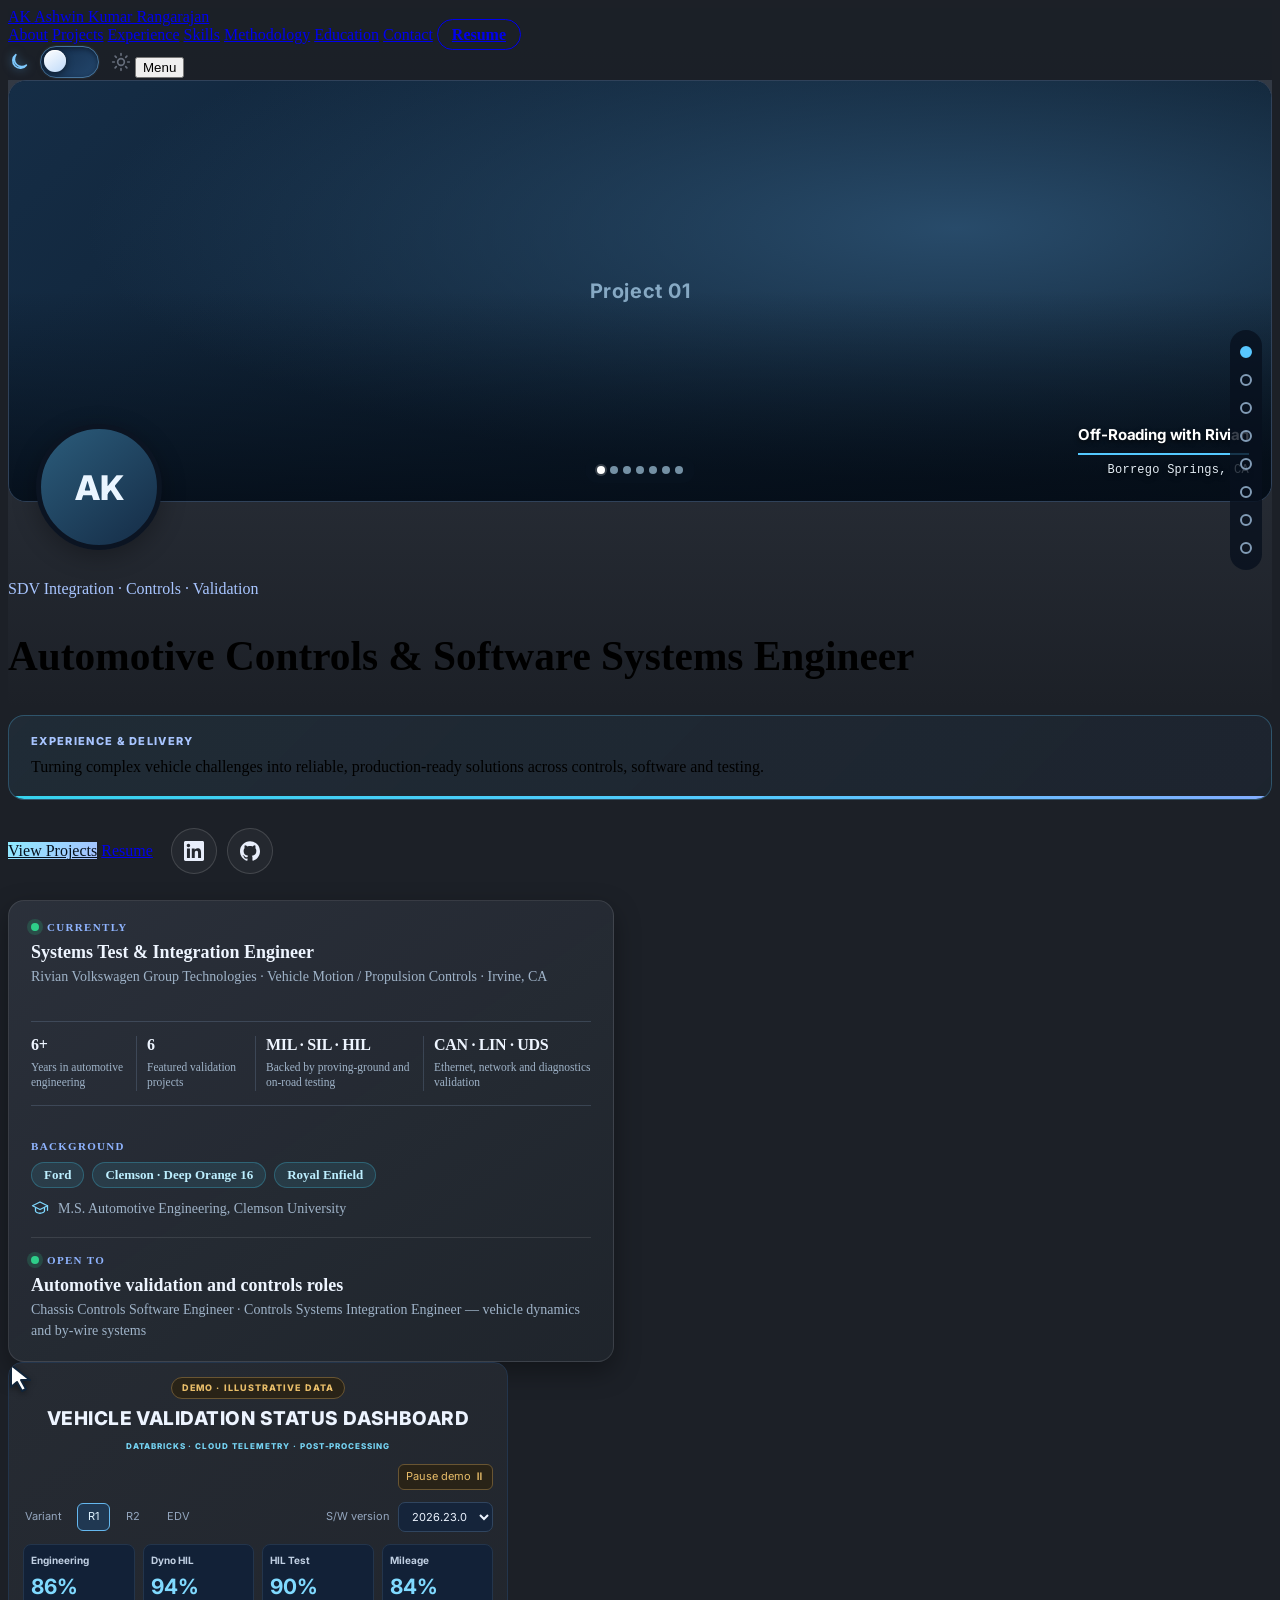
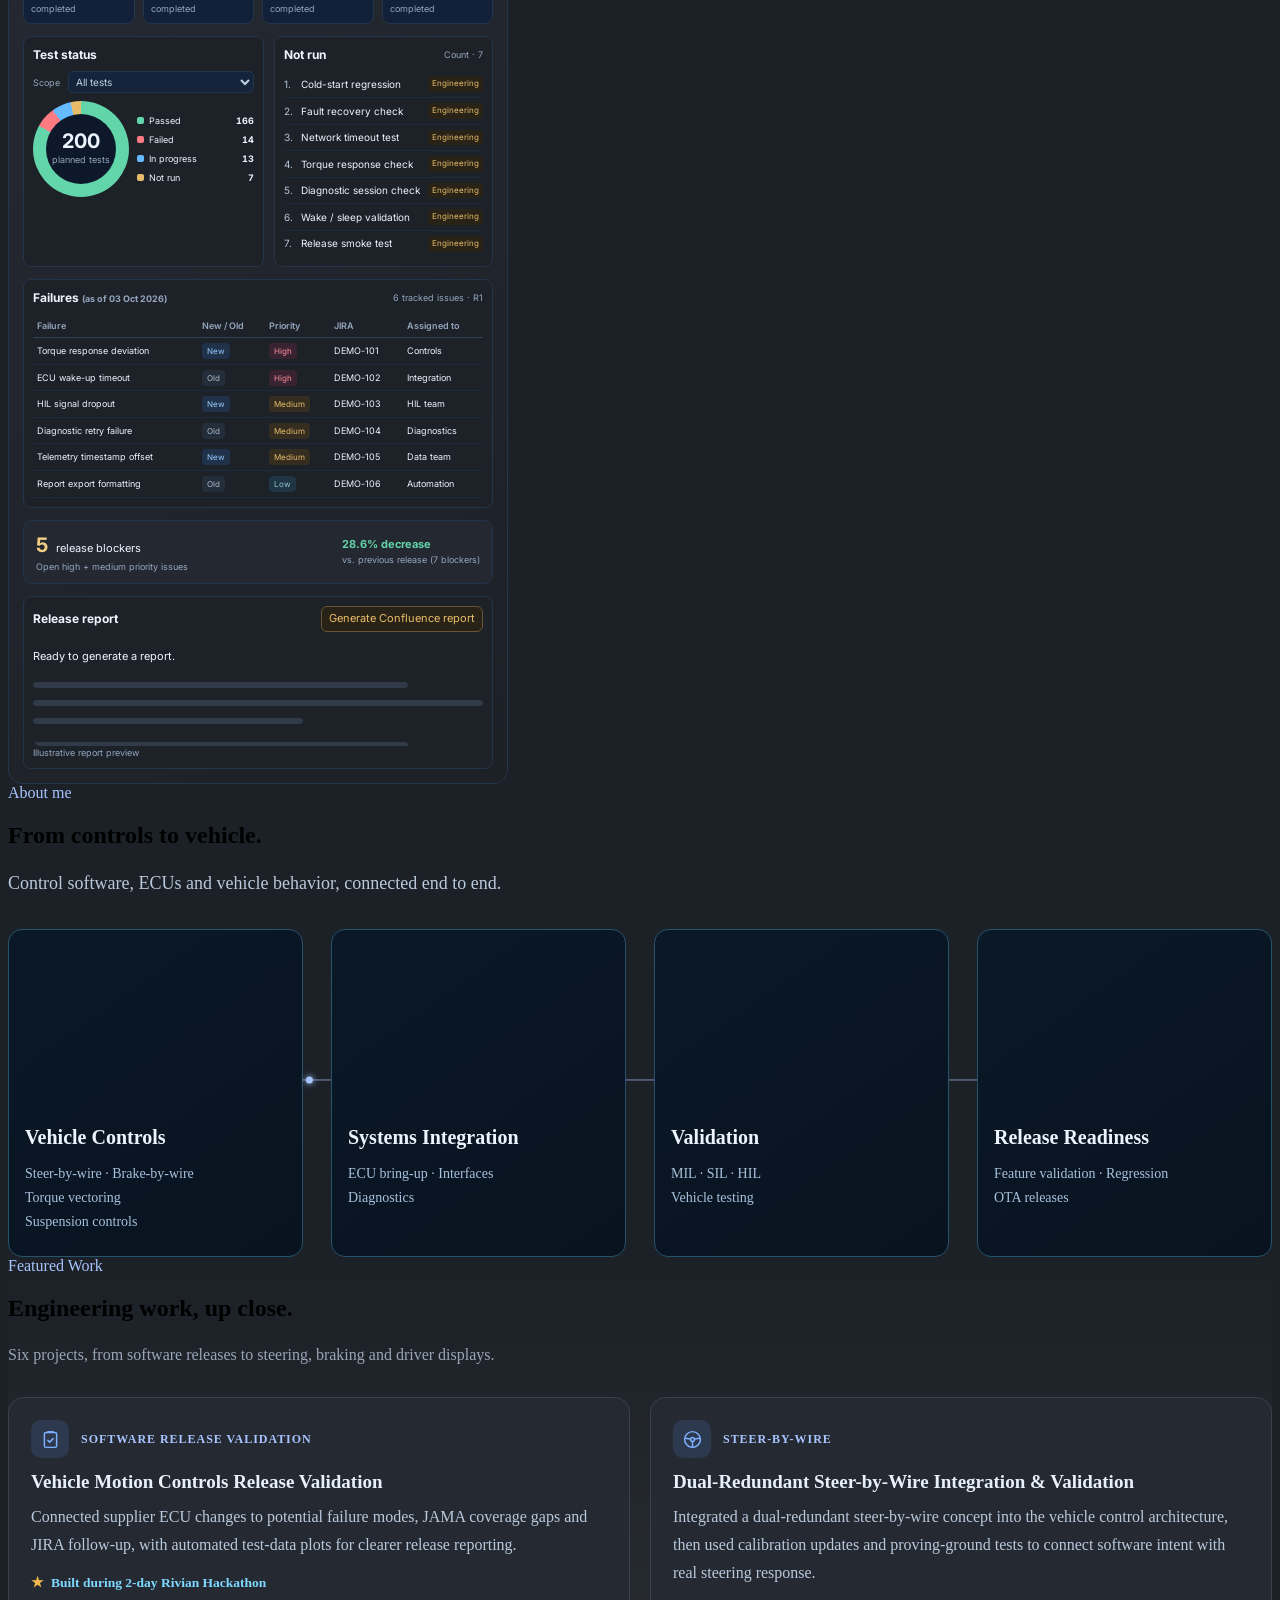
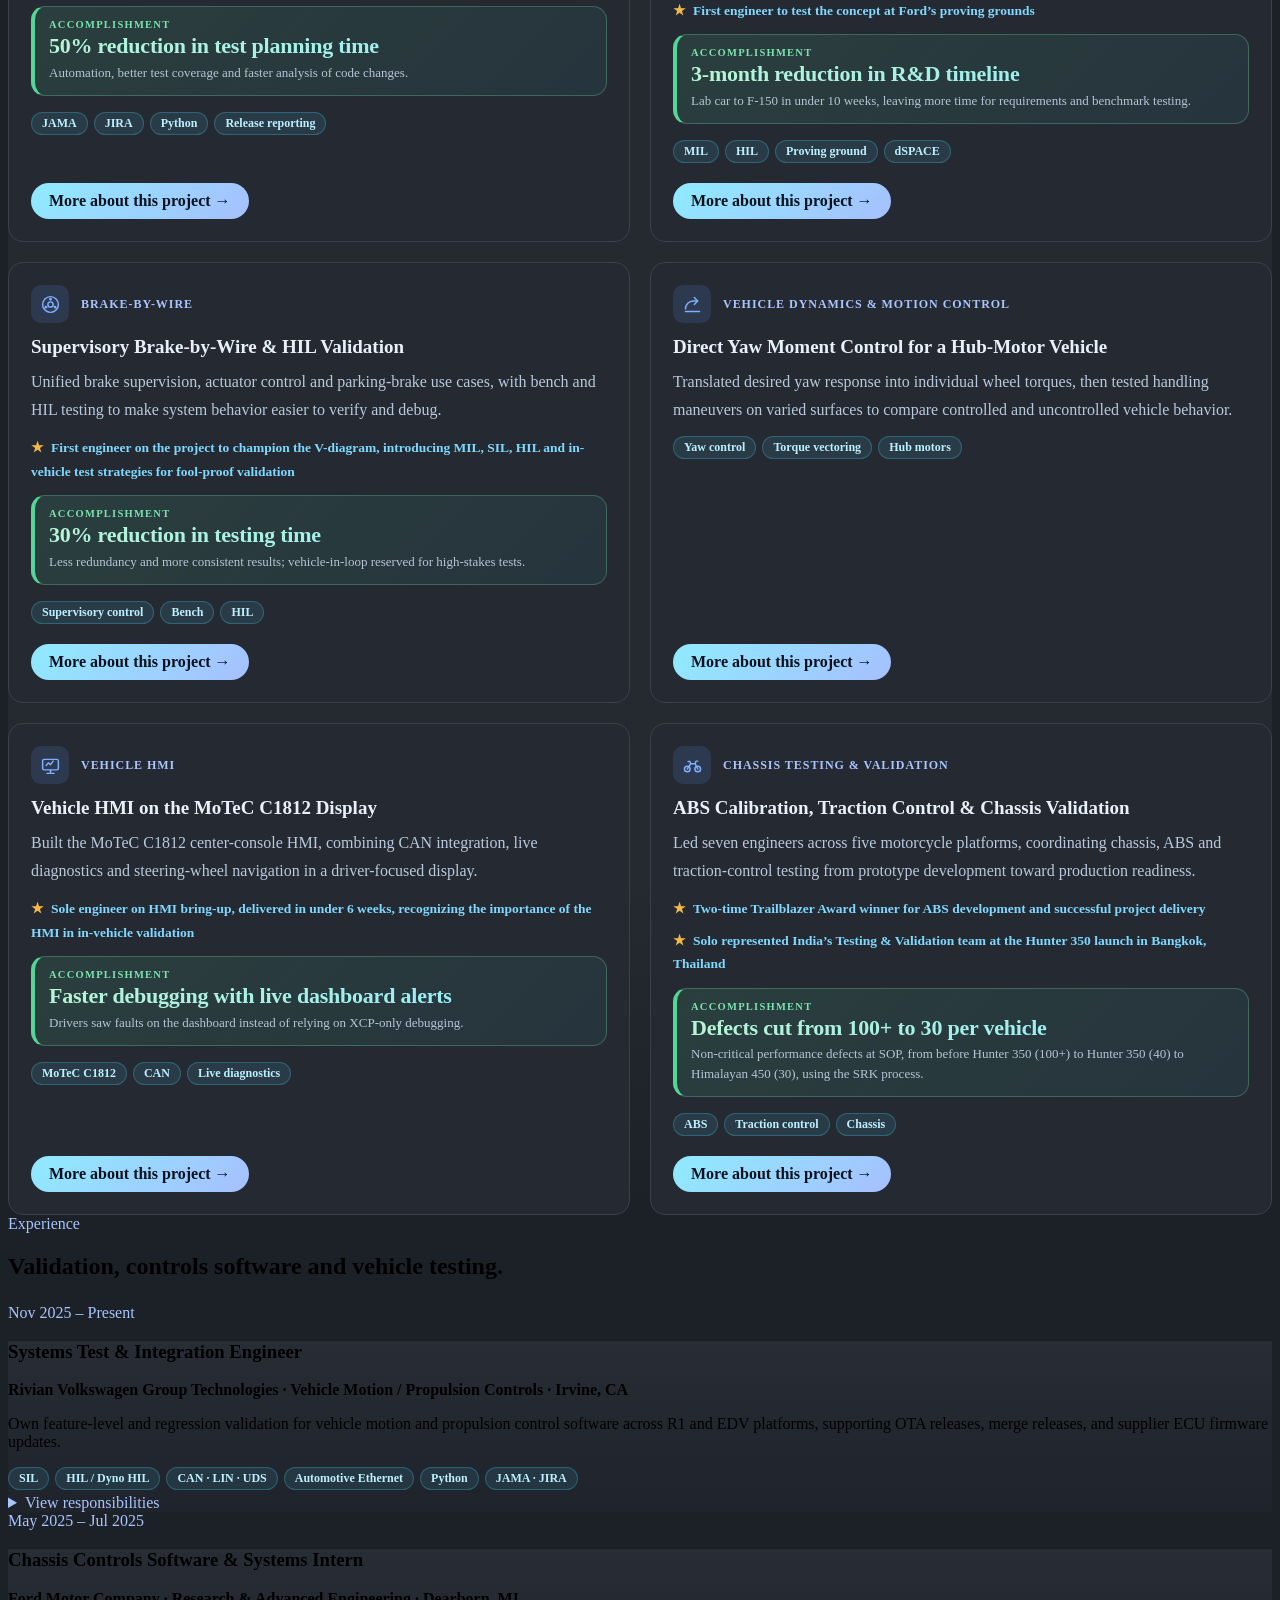
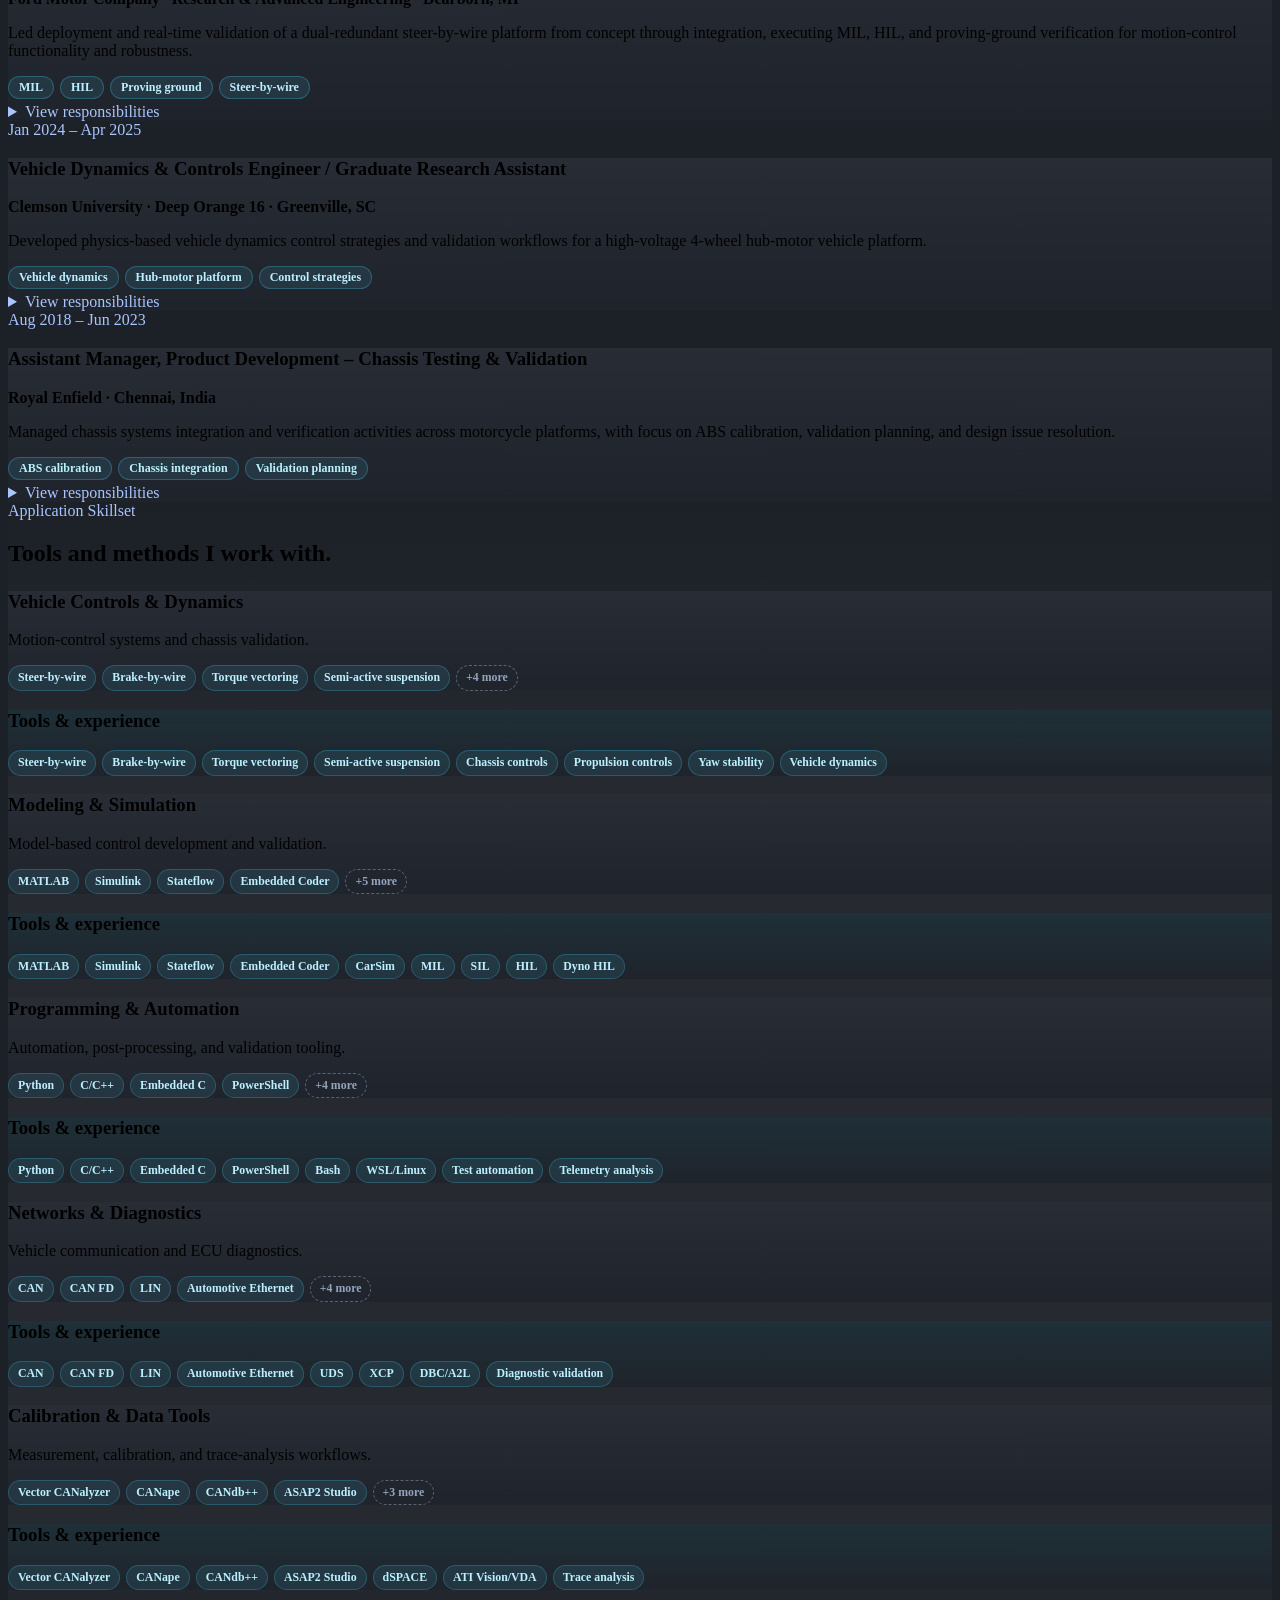
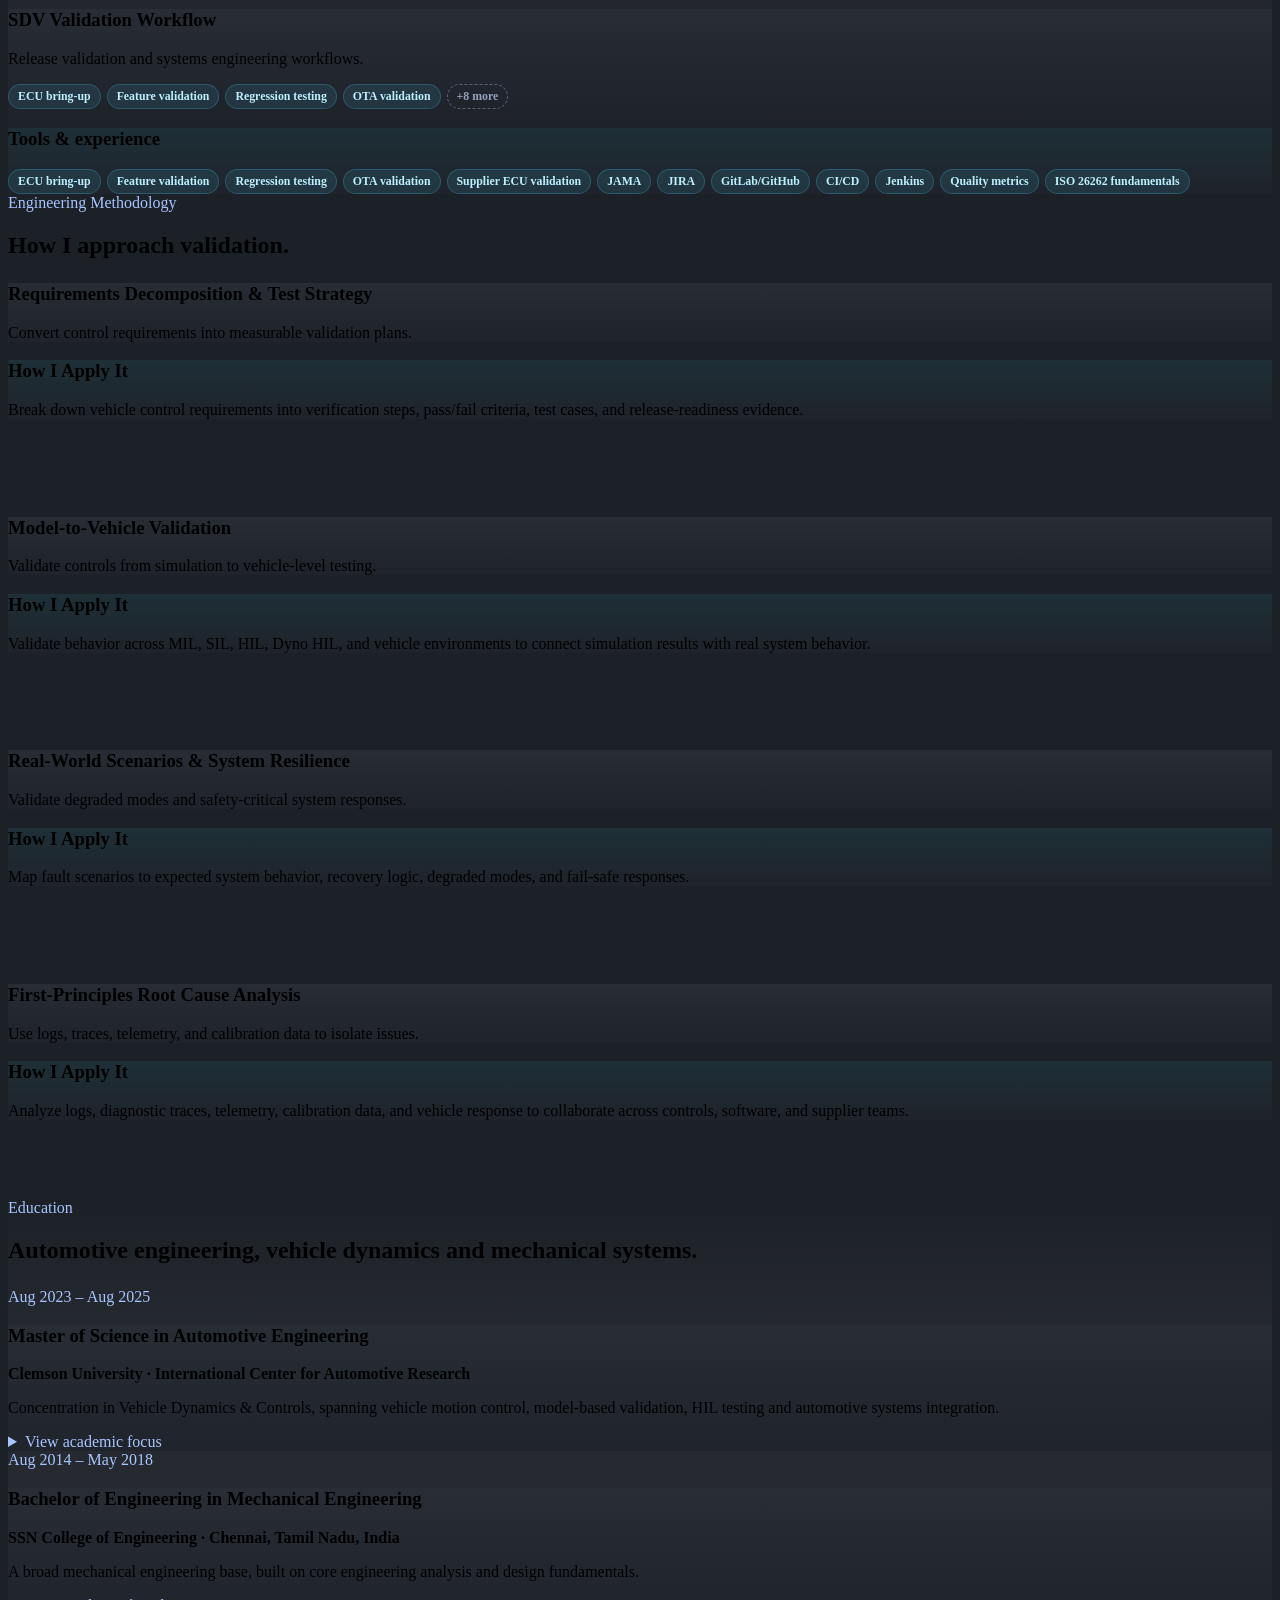
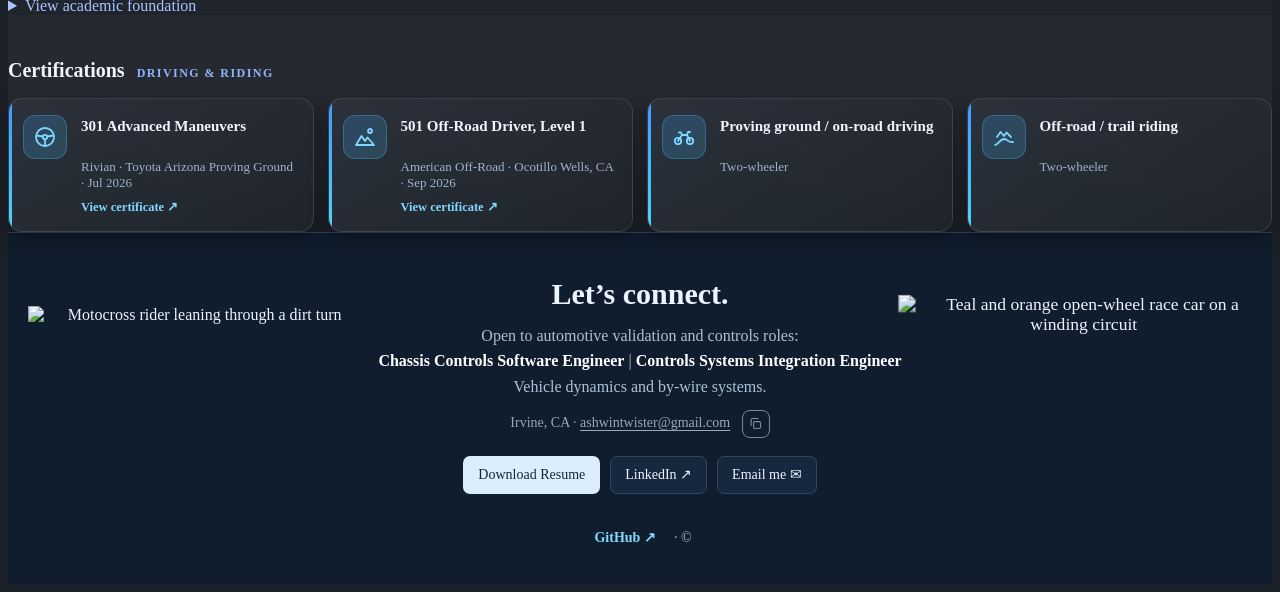
==== commit 9eb709df: "Added some fixes" ====
--- a/index.html
+++ b/index.html
@@ -26,7 +26,7 @@
 
 
 
-  <link rel="stylesheet" href="assets/site.css?v=63bfbd96" />
+  <link rel="stylesheet" href="assets/site.css?v=fd88f897" />
 
 
 
@@ -75,7 +75,7 @@
 
 
   <!-- SEO / social / icons -->
-  <link rel="canonical" href="https://ashwink77.github.io/portfolio_sd_updated/" />
+  <link rel="canonical" href="https://ashwink77.github.io/portfolio_ashwinkumar_rangarajan/" />
   <link rel="preload" as="image" href="portfolio_images/Image_1.webp" type="image/webp" fetchpriority="high" />
   <meta name="theme-color" content="#08111e" />
   <link rel="icon" href="assets/favicon.svg" type="image/svg+xml" />
@@ -86,8 +86,9 @@
   <meta property="og:title" content="Ashwin Kumar Rangarajan | Automotive Controls &amp; Software Systems Engineer" />
   <meta property="og:description"
     content="Software-defined vehicle integration, HIL validation, CAN diagnostics, and vehicle motion controls: steer-by-wire, brake-by-wire, and torque vectoring." />
-  <meta property="og:url" content="https://ashwink77.github.io/portfolio_sd_updated/" />
-  <meta property="og:image" content="https://ashwink77.github.io/portfolio_sd_updated/assets/og-image.png" />
+  <meta property="og:url" content="https://ashwink77.github.io/portfolio_ashwinkumar_rangarajan/" />
+  <meta property="og:image"
+    content="https://ashwink77.github.io/portfolio_ashwinkumar_rangarajan/assets/og-image.png" />
   <meta property="og:image:width" content="1200" />
   <meta property="og:image:height" content="630" />
   <meta property="og:image:alt" content="Ashwin Kumar Rangarajan, Automotive Controls and Software Systems Engineer" />
@@ -95,7 +96,8 @@
   <meta name="twitter:title" content="Ashwin Kumar Rangarajan | Automotive Controls &amp; Software Systems Engineer" />
   <meta name="twitter:description"
     content="SDV integration, HIL validation, CAN diagnostics, and vehicle motion controls." />
-  <meta name="twitter:image" content="https://ashwink77.github.io/portfolio_sd_updated/assets/og-image.png" />
+  <meta name="twitter:image"
+    content="https://ashwink77.github.io/portfolio_ashwinkumar_rangarajan/assets/og-image.png" />
   <script type="application/ld+json">
   {
     "@context": "https://schema.org",
@@ -104,7 +106,7 @@
     "jobTitle": "Systems Test & Integration Engineer",
     "worksFor": { "@type": "Organization", "name": "Rivian Volkswagen Group Technologies" },
     "address": { "@type": "PostalAddress", "addressLocality": "Irvine", "addressRegion": "CA", "addressCountry": "US" },
-    "url": "https://ashwink77.github.io/portfolio_sd_updated/",
+    "url": "https://ashwink77.github.io/portfolio_ashwinkumar_rangarajan/",
     "alumniOf": [
       { "@type": "CollegeOrUniversity", "name": "Clemson University" },
       { "@type": "CollegeOrUniversity", "name": "SSN College of Engineering" }
@@ -130,6 +132,7 @@
 
 
 <body>
+  <a class="skip-link" href="#top">Skip to main content</a>
   <header class="nav">
     <div class="container nav-inner">
       <a class="logo" href="#top">
@@ -167,7 +170,7 @@
     </div>
   </header>
 
-  <main id="top">
+  <main id="top" tabindex="-1">
 
     <!-- HERO SECTION -->
     <section class="hero">
@@ -296,6 +299,12 @@
                   <path d="M22 9v6" />
                 </svg>M.S. Automotive Engineering, Clemson University</p>
             </div>
+            <div class="hero-now-row">
+              <span class="hero-now-label"><span class="hero-now-dot" aria-hidden="true"></span>Open to</span>
+              <p class="hero-now-role">Automotive validation and controls roles</p>
+              <p class="hero-now-org">Chassis Controls Software Engineer · Controls Systems Integration Engineer —
+                vehicle dynamics and by-wire systems</p>
+            </div>
           </div>
         </div>
 
@@ -1163,7 +1172,7 @@
     <div class="profile-photo-viewer-content">
       <form method="dialog"><button type="submit" class="profile-photo-close" aria-label="Close certificate">Close
           ×</button></form>
-      <img id="cert-viewer-img" alt="">
+      <img id="cert-viewer-img" alt="Certificate preview">
     </div>
   </dialog>
 
@@ -1173,8 +1182,9 @@
         alt="Motocross rider leaning through a dirt turn" loading="lazy" decoding="async"></div>
     <div class="contact-inner">
       <h2>Let’s connect.</h2>
-      <p class="contact-lede">Open to automotive validation and controls roles: HIL/SIL testing, vehicle dynamics and
-        by-wire systems.</p>
+      <p class="contact-lede">Open to automotive validation and controls roles:<br><span
+          class="contact-roles"><strong>Chassis Controls Software Engineer</strong> | <strong>Controls Systems
+            Integration Engineer</strong></span><br>Vehicle dynamics and by-wire systems.</p>
       <p class="contact-where">Irvine, CA · <a href="mailto:ashwintwister@gmail.com">ashwintwister@gmail.com</a> <button
           type="button" class="copy-mini" id="copy-email" data-email="ashwintwister@gmail.com"
           aria-label="Copy email address" title="Copy email address"><svg class="ic-copy" viewBox="0 0 24 24" width="15"
@@ -1444,7 +1454,7 @@
       const projectImageCaptions = [
         "Off-Roading with Rivian | Borrego Springs, CA",
         "Autonomous RC Car | Controls Testing | Clemson, SC",
-        "Off-Road Training with Ricky, Mike & Luke | Borrego Springs, CA",
+        "Off-Road Training with Ricky Johnson & Co. | Borrego Springs, CA",
         "Himalayan 450 ABS Testing | Chennai, India",
         "Just another day with Mr. Mustang",
         "Off-Road training with CS Santhosh | Kolar, India",
@@ -1576,7 +1586,7 @@
       title="Project details"></iframe></section>
   <script>
     (() => {
-      const projectPages = { "projects/chassis-testing-validation.html": "<!doctype html><html lang=\"en\"><head><base href=\"__PROJECT_BASE__\" target=\"_top\"><meta charset=\"utf-8\"><meta name=\"viewport\" content=\"width=device-width,initial-scale=1\"><title>ABS Calibration, Traction Control &amp; Chassis Validation | Ashwin Kumar Rangarajan<\/title><meta name=\"description\" content=\"ABS calibration sign-off, braking and traction-control validation, and chassis integration across motorcycle programs, complemented by research vehicle instrumentation and proving-ground testing.\"><link rel=\"preconnect\" href=\"https://fonts.googleapis.com\"><link rel=\"preconnect\" href=\"https://fonts.gstatic.com\" crossorigin><link href=\"https://fonts.googleapis.com/css2?family=Inter:wght@400;600;700;800;900&display=swap\" rel=\"stylesheet\"><style>*{box-sizing:border-box}html{scroll-behavior:smooth;scroll-padding-top:90px}body{margin:0;background:#09121f;color:#e8f0fb;font:16px/1.7 Inter,system-ui,sans-serif}a{color:#84d4fa;text-decoration:none}a:hover{text-decoration:underline}a:focus-visible,button:focus-visible{outline:2px solid #84d4fa;outline-offset:4px}.wrap{width:min(1080px,calc(100% - 40px));margin:auto}.top{position:sticky;top:0;z-index:20;background:#09121f;border-bottom:1px solid #25364b;padding:18px 0}.top .wrap{display:flex;justify-content:space-between;gap:20px;flex-wrap:wrap}.hero{padding:65px 0 40px}.eyebrow{font-size:12px;letter-spacing:.1em;text-transform:uppercase;color:#77cef1;font-weight:700}h1{font-size:clamp(30px,5vw,48px);line-height:1.15;max-width:900px;margin:14px 0 20px;letter-spacing:-.03em}.org{color:#a5b8ce;font-size:14px}.lede{font-size:19px;color:#b9c9dc;max-width:820px}.nav{display:flex;gap:8px;flex-wrap:wrap;margin-top:24px}.nav a,.tag{background:#14243a;border:1px solid #2b415a;border-radius:8px;padding:7px 12px;font-size:12px;color:#cce5f8}.sections{display:grid;grid-template-columns:1fr 1fr;gap:20px;margin-bottom:40px}.panel{background:#0e1c2e;border:1px solid #243a52;border-radius:14px;padding:26px;min-width:0}.panel h2{font-size:22px;line-height:1.35;margin:0 0 16px;letter-spacing:-.015em}.panel ul{padding-left:20px;margin:0}.panel li{padding:0 0 12px;color:#baccdf}.panel li:last-child{padding-bottom:0}.full{grid-column:1/-1}.tags{display:flex;gap:8px;flex-wrap:wrap}.gallery{display:grid;grid-template-columns:repeat(3,minmax(0,1fr));gap:16px}.gallery figure{margin:0}.gallery button{display:block;padding:0;width:100%;border:1px solid #304d67;border-radius:10px;overflow:hidden;background:#13243a;cursor:zoom-in}.gallery img{display:block;width:100%;height:200px;object-fit:cover}.gallery figcaption{font-size:13px;color:#a9bfd4;padding-top:8px}.empty{color:#91a8c0;margin:0}.footer{border-top:1px solid #25364b;padding:25px 0 35px;color:#8fa5be;font-size:13px}dialog{width:min(1000px,92vw);max-height:90vh;border:1px solid #35546e;border-radius:14px;background:#0b1828;color:#fff;padding:16px}dialog::backdrop{background:rgba(0,5,12,.88)}dialog img{width:100%;max-height:75vh;object-fit:contain;display:block}dialog form{text-align:right;margin-bottom:10px}dialog button{background:#203a54;color:#fff;border:1px solid #4a6d8c;border-radius:8px;padding:8px 14px;cursor:pointer}dialog p{font-size:13px;color:#bdd1e4}@media(max-width:700px){.sections{grid-template-columns:1fr}.panel{padding:20px}.hero{padding-top:40px}.gallery{grid-template-columns:1fr 1fr}.wrap{width:calc(100% - 28px)}}@media(max-width:420px){.gallery{grid-template-columns:1fr}}.overview-heading{font-size:16px;color:#81d3f4;margin:0 0 8px}.responsibilities-overview{color:#baccdf;margin:0 0 20px;font-size:15px}.footer-back{display:inline-block;margin-bottom:14px;padding:8px 14px;background:#203e59;border:1px solid #466e91;border-radius:8px;color:#e9f8ff}\n.sections{display:block}.sections>.panel{width:100%;margin:0}.sections>[hidden]{display:none!important}\n.case-study-tabs{display:flex;gap:8px;flex-wrap:wrap;margin-top:24px}\n.case-study-tabs button{font-family:inherit;font-size:13px;font-weight:600;line-height:1.4;padding:10px 14px;border:1px solid #2b415a;border-radius:8px;background:#14243a;color:#cce5f8;cursor:pointer}\n.case-study-tabs button[aria-selected=true]{background:#235880;border-color:#70caf3;color:#fff;box-shadow:0 0 0 1px rgba(112,202,243,.15)}\n.case-study-tabs button:hover{background:#244765}\n.case-study-tabs button:focus-visible{outline:2px solid #84d4fa;outline-offset:3px}\n.panel[role=tabpanel]:focus-visible{outline:2px solid #84d4fa;outline-offset:4px}\nbody{font-family:Inter,system-ui,sans-serif;font-size:16px;line-height:1.7}\n<\/style><link rel=\"stylesheet\" href=\"../assets/styles.css\"><style>\n/* Reuse the homepage typography and buttons; keep project layout scoped. */\n.case-study-tabs button{font:inherit;cursor:pointer}\n.case-study-tabs button[aria-selected=\"true\"]{background:#235880;border-color:#70caf3;color:#fff;box-shadow:0 0 0 2px rgba(112,202,243,.22)}\n.case-study-tabs button[aria-selected=\"true\"]:hover{background:#235880}\n.sections{display:block}.sections>.panel{width:100%;margin:0}\n.sections>[hidden]{display:none!important}\n.panel p,.panel li,.lede,.responsibilities-overview{font-size:inherit;line-height:inherit}\n<\/style><style id=\"remove-repeated-tab-headings\">.sections > .panel > h2{display:none!important}<\/style>\n<style>#gallery-viewer{width:min(1100px,94vw);max-width:94vw;box-sizing:border-box}.gallery-stage{display:grid;grid-template-columns:42px minmax(0,1fr) 42px;gap:12px;align-items:center}#gallery-media img,#gallery-media video{display:block;width:100%;height:min(68vh,680px);object-fit:contain}#gallery-media iframe{display:block;width:100%;height:min(65vh,620px);border:0}#gallery-prev,#gallery-next{height:48px;border:1px solid #45617d;border-radius:10px;background:#14243a;color:#fff;font-size:24px;cursor:pointer}#gallery-position{text-align:center;color:#9bb3cb;font-size:12px}.gallery-video-preview{height:220px;display:flex;flex-direction:column;align-items:center;justify-content:center;gap:16px;background:linear-gradient(135deg,#183650,#0b1728);color:#62ceff;font-size:48px}.gallery-video-preview span{font:600 14px Inter,system-ui,sans-serif}@media(max-width:600px){.gallery-stage{grid-template-columns:30px minmax(0,1fr) 30px;gap:5px}#gallery-prev,#gallery-next{font-size:18px}}<\/style><style>.project-skill-icons{display:flex;flex-wrap:wrap;gap:22px;align-items:center;padding:8px}.project-skill-icon{margin:0;width:112px;height:96px;display:grid;place-items:center;padding:0;border-radius:12px;background:#fff;border:1px solid #d7e2ed;box-sizing:border-box;transition:transform .2s,box-shadow .2s}.project-skill-icon:hover{transform:translateY(-3px);box-shadow:0 6px 18px #0004}.project-skill-icon img{display:block;width:80%;height:80%;object-fit:contain}@media(max-width:600px){.project-skill-icons{gap:14px}.project-skill-icon{width:92px;height:82px;padding:0}}<\/style><style id=\"gallery-media-layout-fix\">#gallery-prev{grid-column:1;grid-row:1}#gallery-media{grid-column:2;grid-row:1;min-width:0;width:100%}#gallery-next{grid-column:3;grid-row:1}.gallery-stage.single-item{grid-template-columns:minmax(0,1fr)}.gallery-stage.single-item #gallery-media{grid-column:1}#gallery-media iframe{width:100%;height:auto;aspect-ratio:16/9;max-height:70vh;display:block}#gallery-prev[hidden],#gallery-next[hidden]{display:none!important}<\/style><style id=\"project-theme-correction\">\n:root{--project-bg:#09121f;--project-panel:#101f32;--project-ink:#e8f0fb;--project-muted:#b9c9dc;--project-line:#30455f;--project-accent:#84d4fa;--project-tab:#14243a;--project-selected:#235880;--project-selected-ink:#fff}\nhtml[data-theme=\"light\"]{color-scheme:light;--project-bg:#f4f8fc;--project-panel:#fff;--project-ink:#17344e;--project-muted:#496277;--project-line:#ccdde9;--project-accent:#0879b5;--project-tab:#eaf3fb;--project-selected:#17344e;--project-selected-ink:#fff}\nbody{background:var(--project-bg)!important;color:var(--project-ink)!important}\n.top,.footer,.panel,.card,dialog{background:var(--project-panel)!important;color:var(--project-ink)!important;border-color:var(--project-line)!important}\nh1,h2,h3,h4,strong{color:var(--project-ink)!important}p,li,.org,.lede,.empty,figcaption,.responsibilities-overview{color:var(--project-muted)!important}\na,.kicker,.eyebrow{color:var(--project-accent)}\n.case-study-tabs button{background:var(--project-tab)!important;color:var(--project-ink)!important;border:1px solid var(--project-line)!important;box-shadow:none!important}\n.case-study-tabs button[aria-selected=\"true\"]{background:var(--project-selected)!important;color:var(--project-selected-ink)!important;border-color:var(--project-selected)!important}\n.project-skill-icon,.tag,.tags span{background:var(--project-tab)!important;color:var(--project-ink)!important;border-color:var(--project-line)!important}\n.flow-step{background:var(--project-tab)!important;border:1px solid var(--project-line)!important;border-radius:10px;padding:12px;min-width:0}\n.flow-step svg{width:26px;height:26px;color:var(--project-accent)}.flow-step small{display:none}.flow-step strong{display:block;font-size:13px}.flow-step p{font-size:12px}\n.validation-flow{display:grid;grid-template-columns:repeat(4,minmax(0,1fr));gap:10px;margin:20px 0}.tags{display:flex;flex-wrap:wrap;gap:8px}.tag{padding:5px 9px;border-radius:18px;font-size:12px}.background-story{margin:22px 0 0;padding-top:18px;border-top:1px solid var(--project-line)}\n@media(max-width:550px){.validation-flow{grid-template-columns:repeat(2,minmax(0,1fr))}}\n<\/style><script>try{document.documentElement.dataset.theme=localStorage.getItem('portfolio-theme-v2')==='light'?'light':'dark'}catch(e){}<\/script><style id=\"project-theme-toggle-style\">\n.project-theme-control{display:flex;justify-content:flex-end;padding:12px 20px;position:sticky;top:0;z-index:25;background:var(--project-bg,#09121f)}\nhtml[data-theme=\"light\"] .project-theme-control{background:var(--project-bg,#f4f8fc)}\n.project-theme-button{display:inline-flex;align-items:center;gap:9px;border:1px solid var(--project-line,#30455f);border-radius:24px;padding:9px 15px;background:var(--project-tab,#14243a);color:var(--project-ink,#e8f0fb);font:600 13px/1.4 Inter,system-ui,sans-serif;cursor:pointer;min-height:42px}\nhtml[data-theme=\"light\"] .project-theme-button{background:var(--project-tab,#eaf3fb);color:var(--project-ink,#17344e);border-color:var(--project-line,#ccdde9)}\n.project-theme-button:focus-visible{outline:2px solid currentColor;outline-offset:4px}.project-theme-button .theme-track{width:30px;height:16px;border-radius:12px;background:#557691;position:relative}.project-theme-button .theme-knob{position:absolute;width:12px;height:12px;top:2px;left:2px;border-radius:50%;background:#fff;transition:transform .2s}\nhtml[data-theme=\"light\"] .project-theme-button .theme-knob{transform:translateX(14px)}\n@media(prefers-reduced-motion:reduce){.project-theme-button .theme-knob{transition:none}}\n<\/style><style id=\"portfolio-theme-switch-refinement\">\n    /* Only the interior switch is pill-shaped; no enclosing oval. */\n    .portfolio-theme-toggle,\n    html[data-theme=\"light\"] .portfolio-theme-toggle {\n      padding: 2px 0 !important;\n      gap: 11px !important;\n      border: 0 !important;\n      border-radius: 0 !important;\n      background: transparent !important;\n      box-shadow: none !important;\n      display: inline-flex;\n      align-items: center;\n      cursor: pointer;\n    }\n\n    .portfolio-theme-toggle:hover,\n    html[data-theme=\"light\"] .portfolio-theme-toggle:hover {\n      background: transparent !important;\n      border: 0 !important;\n    }\n\n    .portfolio-theme-toggle .theme-symbol {\n      width: 21px;\n      height: 21px;\n      display: inline-flex;\n      align-items: center;\n      justify-content: center;\n      opacity: .44;\n      transition: color .25s, opacity .25s, filter .25s;\n    }\n\n    .portfolio-theme-toggle .theme-symbol svg {\n      width: 20px;\n      height: 20px;\n      display: block;\n    }\n\n    .portfolio-theme-toggle .theme-moon {\n      color: #7fcaff;\n      opacity: 1;\n      filter: drop-shadow(0 0 5px #60baff80);\n    }\n\n    .portfolio-theme-toggle .theme-sun {\n      color: #a3adc0;\n      opacity: .55;\n    }\n\n    html[data-theme=\"light\"] .portfolio-theme-toggle .theme-moon {\n      color: #71849a;\n      opacity: .48;\n      filter: none;\n    }\n\n    html[data-theme=\"light\"] .portfolio-theme-toggle .theme-sun {\n      color: #d88b0b;\n      opacity: 1;\n      filter: drop-shadow(0 0 4px #f3b34080);\n    }\n\n    .portfolio-theme-toggle .theme-switch-track {\n      width: 57px;\n      height: 30px;\n      position: relative;\n      border-radius: 999px;\n      background: linear-gradient(135deg, #132c49, #23466c) !important;\n      border: 1px solid #47749b !important;\n      box-shadow: inset 0 2px 5px #06101f99, 0 0 0 1px #ffffff0a;\n      transition: background .3s, border-color .3s, box-shadow .3s;\n    }\n\n    .portfolio-theme-toggle .theme-switch-thumb {\n      top: 3px;\n      left: 3px;\n      width: 22px;\n      height: 22px;\n      background: linear-gradient(145deg, #ffffff, #bfdaf9) !important;\n      box-shadow: 0 2px 7px #0008, inset 0 1px 1px #fff;\n      transition: transform .38s cubic-bezier(.2, .85, .2, 1), background .3s;\n    }\n\n    html[data-theme=\"light\"] .portfolio-theme-toggle .theme-switch-track {\n      background: linear-gradient(135deg, #9fe0ff, #5db9f5) !important;\n      border-color: #499bd4 !important;\n      box-shadow: inset 0 1px 4px #2675a64d, 0 1px 4px #7fb6d54a;\n    }\n\n    html[data-theme=\"light\"] .portfolio-theme-toggle .theme-switch-thumb {\n      transform: translateX(27px);\n      background: linear-gradient(145deg, #ffffff, #e9f5ff) !important;\n      box-shadow: 0 2px 6px #34698755, inset 0 1px 1px #fff;\n    }\n\n    .portfolio-theme-toggle:focus-visible {\n      outline: 2px solid #40c8ff !important;\n      outline-offset: 5px;\n      border-radius: 5px !important;\n    }\n\n    @media(max-width:650px) {\n\n      .portfolio-theme-toggle,\n      html[data-theme=\"light\"] .portfolio-theme-toggle {\n        gap: 7px !important;\n      }\n    }\n\n    @media(prefers-reduced-motion:reduce) {\n\n      .portfolio-theme-toggle .theme-switch-thumb,\n      .portfolio-theme-toggle .theme-symbol {\n        transition: none !important;\n      }\n    }\n  .portfolio-theme-toggle .theme-switch-thumb{position:absolute;border-radius:50%;transform:translateX(0)}\nhtml[data-theme=\"light\"] .portfolio-theme-toggle .theme-switch-thumb{transform:translateX(27px)}\n.portfolio-theme-toggle{min-height:44px}.portfolio-theme-toggle:focus-visible{outline:2px solid #489eda;outline-offset:5px}\n@media(prefers-reduced-motion:reduce){.portfolio-theme-toggle *{transition:none!important}}\n<\/style><style id=\"cornflower-section-labels\">\nhtml{--section-label-color:#A8C5FF}\nhtml[data-theme=\"light\"]{--section-label-color:#315DC4}\nhtml body .kicker,html body .eyebrow,html body #projects .featured-story-category,html body .story-kicker,html body .hero-intro-slide::before{color:var(--section-label-color)!important}\n<\/style><style id=\"project-page-theme\">html body{font-family:Inter,system-ui,sans-serif;position:relative;min-height:100vh;line-height:1.65}\nhtml:not([data-theme=\"light\"]) body{background:#1c2027!important;color:#e8eefb!important}\nhtml[data-theme=\"light\"] body{background:#f4f7fb!important;color:#17344e!important}\nhtml:not([data-theme=\"light\"]) body::before{content:\"\";position:absolute;inset:0 0 auto 0;height:560px;z-index:-1;pointer-events:none;background:linear-gradient(180deg,#343b46 0%,#2d333d 45%,rgba(28,32,39,0) 100%)}\nhtml[data-theme=\"light\"] body::before{content:\"\";position:absolute;inset:0 0 auto 0;height:460px;z-index:-1;pointer-events:none;background:linear-gradient(180deg,#d6e6f8 0%,rgba(244,247,251,0) 100%)}\n/* header, same look as the main page */\nhtml body .top{position:sticky;top:0;z-index:30;padding:0!important;backdrop-filter:blur(16px);-webkit-backdrop-filter:blur(16px)}\nhtml:not([data-theme=\"light\"]) body .top{background:rgba(22,26,32,.85)!important;border-bottom:1px solid rgba(255,255,255,.08)!important}\nhtml[data-theme=\"light\"] body .top{background:rgba(255,255,255,.95)!important;border-bottom:1px solid #cfdaea!important}\n.top .top-inner{height:68px;display:flex!important;flex-wrap:nowrap!important;align-items:center;justify-content:space-between;gap:16px}\n.brand{display:flex;align-items:center;gap:10px;font-weight:800;text-decoration:none!important;color:inherit!important;min-width:0}\nhtml:not([data-theme=\"light\"]) .brand{color:#e8eefb!important}\nhtml[data-theme=\"light\"] .brand{color:#173450!important}\n.brand-mark{flex:none;width:36px;height:36px;border-radius:12px;background:linear-gradient(135deg,#45d9ff,#6692ff);display:grid;place-items:center;color:#06111d;font-weight:900;font-size:14px}\n.top-actions{display:flex;align-items:center;gap:18px;flex:none}\n.back-pill{padding:6px 14px;border:1px solid currentColor;border-radius:999px;font-weight:700;font-size:14px;text-decoration:none!important;white-space:nowrap}\nhtml:not([data-theme=\"light\"]) .back-pill{color:#cfe3f7!important}\nhtml[data-theme=\"light\"] .back-pill{color:#173450!important}\n.back-pill:hover{border-color:#45d9ff}\n.top-actions .portfolio-theme-toggle{position:static!important;margin:0!important}\n/* title block */\nhtml body .hero{padding:56px 0 30px}\nhtml body .eyebrow{font-size:14px;letter-spacing:.1em;font-weight:900}\nhtml:not([data-theme=\"light\"]) .eyebrow{color:#8fb4ff!important}\nhtml[data-theme=\"light\"] .eyebrow{color:#2f5fd0!important}\nhtml body h1{font-weight:800;letter-spacing:-.035em}\nhtml:not([data-theme=\"light\"]) h1{color:#eef5ff!important}\nhtml[data-theme=\"light\"] h1{color:#152d46!important}\nhtml:not([data-theme=\"light\"]) .org{color:#9fb3c8!important}\nhtml[data-theme=\"light\"] .org{color:#496277!important}\n/* tabs */\nhtml body .project-tab{border-radius:999px!important;padding:9px 20px!important;font-weight:700;font-size:14px;border:1px solid!important;cursor:pointer;transition:transform .2s ease,box-shadow .2s ease}\nhtml:not([data-theme=\"light\"]) .project-tab{background:#252a32!important;border-color:#3a414c!important;color:#cfdae8!important}\nhtml[data-theme=\"light\"] .project-tab{background:#fff!important;border-color:#ccdde9!important;color:#17344e!important}\nhtml body .project-tab[aria-selected=\"true\"]{background:linear-gradient(135deg,#8febff,#a6bfff)!important;border-color:transparent!important;color:#06111d!important}\n.project-tab:hover{transform:translateY(-2px)}\n/* cards */\nhtml body .panel,html body .card{border-radius:16px!important;padding:26px}\nhtml:not([data-theme=\"light\"]) .panel,html:not([data-theme=\"light\"]) .card{background:#252a32!important;border:1px solid #3a414c!important;box-shadow:0 14px 36px rgba(0,0,0,.28)!important;color:#c9d6e6}\nhtml[data-theme=\"light\"] .panel,html[data-theme=\"light\"] .card{background:#fff!important;border:1px solid #ccdde9!important;box-shadow:0 12px 30px rgba(23,52,80,.08)!important;color:#3f566b}\n.panel li::marker{color:#45d9ff}\nhtml[data-theme=\"light\"] .panel li::marker{color:#0879b5}\nhtml:not([data-theme=\"light\"]) .panel li{color:#c9d6e6!important}\nhtml[data-theme=\"light\"] .panel li{color:#3f566b!important}\nhtml:not([data-theme=\"light\"]) .panel h2,html:not([data-theme=\"light\"]) .panel h3{color:#eef5ff!important}\nhtml[data-theme=\"light\"] .panel h2,html[data-theme=\"light\"] .panel h3{color:#152d46!important}\nhtml body .tag{border-radius:999px!important;font-weight:700}\nhtml:not([data-theme=\"light\"]) .tag{background:rgba(69,217,255,.1)!important;border:1px solid rgba(69,217,255,.28)!important;color:#bdefff!important}\nhtml[data-theme=\"light\"] .tag{background:#e6eefb!important;border:1px solid #c8dbe9!important;color:#1f4f87!important}\nhtml body .gallery button{border-radius:12px!important}\nhtml:not([data-theme=\"light\"]) .gallery button{background:#252a32!important;border-color:#3a414c!important}\nhtml[data-theme=\"light\"] .gallery button{background:#fff!important;border-color:#ccdde9!important}\nhtml:not([data-theme=\"light\"]) .gallery figcaption{color:#9fb3c8!important}\nhtml[data-theme=\"light\"] .gallery figcaption{color:#496277!important}\n/* previous / next */\n.proj-pager{display:flex;gap:14px;flex-wrap:wrap;margin:10px 0 56px}\n.pager-card{flex:1 1 260px;padding:16px 18px;border-radius:16px;border:1px solid;text-decoration:none!important;transition:transform .2s ease,box-shadow .2s ease,border-color .2s ease}\n.pager-card.next{text-align:right}\nhtml:not([data-theme=\"light\"]) .pager-card{background:#252a32;border-color:#3a414c}\nhtml[data-theme=\"light\"] .pager-card{background:#fff;border-color:#ccdde9;box-shadow:0 8px 22px rgba(23,52,80,.06)}\n.pager-card:hover{transform:translateY(-2px);border-color:#45d9ff;box-shadow:0 14px 30px rgba(0,0,0,.2)}\n.pager-dir{display:block;font-size:12px;letter-spacing:.08em;text-transform:uppercase;font-weight:800}\nhtml:not([data-theme=\"light\"]) .pager-dir{color:#7fd8ff}\nhtml[data-theme=\"light\"] .pager-dir{color:#2f5fd0}\n.pager-title{display:block;margin-top:4px;font-weight:700}\nhtml:not([data-theme=\"light\"]) .pager-title{color:#eef5ff}\nhtml[data-theme=\"light\"] .pager-title{color:#152d46}\n/* footer */\nhtml body .footer{border-top:1px solid}\nhtml:not([data-theme=\"light\"]) .footer{background:#20252d!important;border-color:rgba(255,255,255,.08)!important;color:#9fb3c8!important}\nhtml[data-theme=\"light\"] .footer{background:#eaf1f8!important;border-color:#d0ddeb!important;color:#456078!important}\nhtml body .footer-back{border-radius:999px!important;font-weight:700}\nhtml:not([data-theme=\"light\"]) .footer-back{background:#252a32!important;border-color:#3a414c!important;color:#cfe3f7!important}\nhtml[data-theme=\"light\"] .footer-back{background:#fff!important;border-color:#ccdde9!important;color:#173450!important}\nhtml:not([data-theme=\"light\"]) dialog{background:#1c2027!important;border-color:#3a414c!important}\n@media(max-width:560px){.brand-name{display:none}.top .top-inner{height:60px}.top-actions{gap:12px}.pager-card.next{text-align:left}}\n<\/style><\/head><body><header class=\"top\"><div class=\"wrap top-inner\"><a class=\"brand\" href=\"../index.html\"><span class=\"brand-mark\">AK<\/span><span class=\"brand-name\">Ashwin Kumar Rangarajan<\/span><\/a><div class=\"top-actions\"><a class=\"back-pill\" href=\"../index.html#projects\">\u2190 Back to Projects<\/a><button class=\"portfolio-theme-toggle project-theme-button\" id=\"portfolio-theme-toggle\" type=\"button\" role=\"switch\"\n        aria-label=\"Light mode\" aria-checked=\"false\" title=\"Toggle light and dark mode\">\n        <span class=\"theme-symbol theme-moon\" aria-hidden=\"true\"><svg viewBox=\"0 0 24 24\" fill=\"none\"\n            stroke=\"currentColor\" stroke-width=\"2\" stroke-linecap=\"round\" stroke-linejoin=\"round\">\n            <path d=\"M20.8 15.8A9 9 0 0 1 8.2 3.2 9 9 0 1 0 20.8 15.8Z\" />\n          <\/svg><\/span>\n        <span class=\"theme-switch-track\" aria-hidden=\"true\"><span class=\"theme-switch-thumb\"><\/span><\/span>\n        <span class=\"theme-symbol theme-sun\" aria-hidden=\"true\"><svg viewBox=\"0 0 24 24\" fill=\"none\"\n            stroke=\"currentColor\" stroke-width=\"2\" stroke-linecap=\"round\">\n            <circle cx=\"12\" cy=\"12\" r=\"4\" />\n            <path\n              d=\"M12 2v2m0 16v2M4.93 4.93l1.42 1.42m11.3 11.3 1.42 1.42M2 12h2m16 0h2M4.93 19.07l1.42-1.42m11.3-11.3 1.42-1.42\" />\n          <\/svg><\/span>\n      <\/button><\/div><\/div><\/header><main class=\"wrap\"><div class=\"hero\"><span class=\"eyebrow\">Vehicle Testing \u00b7 Chassis Validation<\/span><h1>ABS Calibration, Traction Control &amp; Chassis Validation<\/h1><p class=\"org\">Royal Enfield \u00b7 Chennai, India / Clemson University \u00b7 Greenville, SC<\/p><div class=\"case-study-tabs\" role=\"tablist\" aria-label=\"Project sections\"><button class=\"project-tab\" type=\"button\" role=\"tab\" id=\"tab-highlights\" aria-controls=\"highlights\" aria-selected=\"false\" tabindex=\"-1\">Highlights<\/button><button class=\"project-tab\" type=\"button\" role=\"tab\" id=\"tab-skillset\" aria-controls=\"skillset\" aria-selected=\"false\" tabindex=\"-1\">Skillset<\/button><button class=\"project-tab\" type=\"button\" role=\"tab\" id=\"tab-gallery\" aria-controls=\"gallery\" aria-selected=\"false\" tabindex=\"-1\">Gallery<\/button><\/div><\/div><div class=\"sections\"><section class=\"panel card\" id=\"highlights\" role=\"tabpanel\" aria-labelledby=\"tab-highlights\" tabindex=\"0\" hidden><ul><li>Led a team of seven engineers across five motorcycle platforms from prototype development toward production readiness.<\/li><li>Won the Trailblazer Award twice for ABS development and successful project delivery.<\/li><li>Solo represented India\u2019s Testing &amp; Validation team at the Hunter 350 launch in Bangkok, Thailand.<\/li><li>Documented dry/wet braking ABS validation and traction-control validation in test galleries.<\/li><\/ul><\/section><section class=\"panel full card\" id=\"skillset\" role=\"tabpanel\" aria-labelledby=\"tab-skillset\" tabindex=\"0\" hidden><div class=\"project-skill-icons\"><figure class=\"project-skill-icon\" title=\"MATLAB\"><img src=\"../images/Matlab_icon.png\" alt=\"MATLAB\" loading=\"lazy\"><\/figure><figure class=\"project-skill-icon\" title=\"Vehicle instrumentation and data acquisition\"><img src=\"../images/icons/2D_Racelogic.png\" alt=\"Vehicle instrumentation and data acquisition\" loading=\"lazy\"><\/figure><figure class=\"project-skill-icon\" title=\"Vehicle dynamics testing\"><img src=\"../images/RE Docs/Track_Pic.jpg\" alt=\"Vehicle dynamics testing\" loading=\"lazy\"><\/figure><figure class=\"project-skill-icon\" title=\"DVP&amp;R \u2014 validation planning and reporting\"><img src=\"../assets/img/icon-dvpandr-validation-planning-and-reportin.webp\" alt=\"DVP&amp;R \u2014 validation planning and reporting\" loading=\"lazy\"><\/figure><\/div><\/section><section class=\"panel full card\" id=\"gallery\" role=\"tabpanel\" aria-labelledby=\"tab-gallery\" tabindex=\"0\" hidden><div class=\"gallery\" id=\"project-gallery\"><\/div><div class=\"gallery\" style=\"margin-top:20px\"><\/div><p class=\"empty\" id=\"gallery-empty\">Project photos coming soon.<\/p><\/section><\/div><nav class=\"proj-pager\" aria-label=\"More projects\"><a class=\"pager-card\" href=\"../index.html#projects/motec-hmi-can-diagnostics.html\"><span class=\"pager-dir\">\u2190 Previous project<\/span><span class=\"pager-title\">Vehicle HMI on the MoTeC C1812 Display<\/span><\/a><a class=\"pager-card next\" href=\"../index.html#projects/sdv-validation-dashboard.html\"><span class=\"pager-dir\">Next project \u2192<\/span><span class=\"pager-title\">Vehicle Motion Controls Release Validation<\/span><\/a><\/nav><\/main><footer class=\"footer\"><div class=\"wrap\"><a class=\"footer-back\" href=\"../index.html#projects\">\u2190 Back to Projects<\/a><br>Ashwin Kumar Rangarajan \u00b7 Automotive Controls & Systems Integration<br><a href=\"../index.html#contact\">Contact<\/a><\/div><\/footer><dialog id=\"gallery-viewer\" aria-label=\"Project gallery viewer\"><form method=\"dialog\"><button aria-label=\"Close gallery\">Close \u00d7<\/button><\/form><div class=\"gallery-stage\"><button type=\"button\" id=\"gallery-prev\" aria-label=\"Previous gallery item\">\u276e<\/button><div id=\"gallery-media\"><\/div><button type=\"button\" id=\"gallery-next\" aria-label=\"Next gallery item\">\u276f<\/button><\/div><p id=\"gallery-caption\"><\/p><p id=\"gallery-position\"><\/p><\/dialog><script>\n// Add the project-specific gallery images here. Paths are relative to this page.\n// Example: {url:'../assets/photos/bench.jpg',caption:'HIL bench',alt:'HIL test bench'}\nconst galleryImages = [{\"url\": \"../images/RE Docs/Thailand_Pic.jpg\", \"caption\": \"Hunter 350 Launch Recce \\u2014 Bangkok\", \"alt\": \"Hunter 350 Launch Recce \\u2014 Bangkok\"}, {\"url\": \"../images/RE Docs/Off Road Training.JPG\", \"caption\": \"Off-Road Training \\u2014 Kolar\", \"alt\": \"Off-Road Training \\u2014 Kolar\"}, {\"url\": \"../images/RE Docs/Hunter_Launch.jpg\", \"caption\": \"Hunter 350 Global Launch\", \"alt\": \"Hunter 350 Global Launch\"}, {\"url\": \"../images/RE Docs/Track_Pic.jpg\", \"caption\": \"ABS Validation \\u2014 Proving Grounds\", \"alt\": \"ABS Validation \\u2014 Proving Grounds\"}, {\"url\": \"../images/BMW Testing/Ash_&_Dr._Schmid.jpg\", \"caption\": \"BMW Vehicle Dynamics Testing \\u2014 Clemson\", \"alt\": \"BMW Vehicle Dynamics Testing \\u2014 Clemson\"}, {\"url\": \"../images/BMW Testing/Ash_Testing_Pic.jpg\", \"caption\": \"BMW Test Vehicle\", \"alt\": \"BMW Test Vehicle\"}, {\"url\": \"../images/BMW Testing/Steering Pad Testing Pic.jpg\", \"caption\": \"BMW Steering Pad Testing\", \"alt\": \"BMW Steering Pad Testing\"}, {\"url\": \"https://drive.google.com/file/d/1KH5jCWXI9UCcOSYLKZ80K6K-gum_OelA/preview\", \"caption\": \"Dry Braking \\u2014 ABS Validation\", \"type\": \"embed\"}, {\"url\": \"https://drive.google.com/file/d/13sj6bf8rY9Q-UJQXVfG63Gp3vKMa-3Wc/preview\", \"caption\": \"Wet Braking \\u2014 ABS Validation\", \"type\": \"embed\"}, {\"url\": \"https://drive.google.com/file/d/1uiMbfIjwyHAXRCh6ggZw-dypd2aiVJg4/preview\", \"caption\": \"Traction Control Validation\", \"type\": \"embed\"}];\nconst gallery=document.getElementById('project-gallery');\nconst viewer=document.getElementById('gallery-viewer');\nconst media=document.getElementById('gallery-media');\nlet currentMedia=0;\nviewer.querySelector('.gallery-stage').classList.toggle('single-item',galleryImages.length===1);\nfunction clearMedia(){media.querySelectorAll('video').forEach(video=>video.pause());media.replaceChildren();}\nfunction showMedia(index){\n currentMedia=(index+galleryImages.length)%galleryImages.length;\n clearMedia();\n const item=galleryImages[currentMedia];\n let element;\n if(item.type==='embed'){\n  element=document.createElement('iframe');element.src=item.url;element.title=item.caption||'Project video';element.allow='fullscreen; encrypted-media; picture-in-picture';element.allowFullscreen=true;\n }else if(item.type==='video'){\n  element=document.createElement('video');element.src=item.url;element.controls=true;element.preload='metadata';element.playsInline=true;\n }else{\n  element=document.createElement('img');element.src=item.url;element.alt=item.alt||item.caption||'Project image';\n }\n media.appendChild(element);\n document.getElementById('gallery-caption').textContent=item.caption||'';\n document.getElementById('gallery-position').textContent=(currentMedia+1)+' / '+galleryImages.length;\n ['gallery-prev','gallery-next'].forEach(id=>document.getElementById(id).hidden=galleryImages.length<2);\n}\ngalleryImages.forEach((item,index)=>{\n const figure=document.createElement('figure'),button=document.createElement('button'),caption=document.createElement('figcaption');\n button.type='button';button.setAttribute('aria-label','Open '+(item.caption||'gallery item'));button.setAttribute('aria-haspopup','dialog');\n if(item.type==='embed'||item.type==='video'){\n  const preview=document.createElement('span');preview.className='gallery-video-preview';preview.textContent='\u25b6';\n  const label=document.createElement('span');label.textContent='View video';preview.appendChild(label);button.appendChild(preview);\n }else{\n  const img=document.createElement('img');img.src=item.url;img.alt=item.alt||item.caption||'Project image';img.loading='lazy';button.appendChild(img);\n }\n caption.textContent=item.caption||'';figure.append(button,caption);gallery.appendChild(figure);\n button.addEventListener('click',()=>{showMedia(index);viewer.showModal();});\n});\ndocument.getElementById('gallery-empty').hidden=galleryImages.length>0;\ndocument.getElementById('gallery-prev').addEventListener('click',()=>showMedia(currentMedia-1));\ndocument.getElementById('gallery-next').addEventListener('click',()=>showMedia(currentMedia+1));\nviewer.addEventListener('keydown',event=>{\n if(event.target.matches('video,iframe'))return;\n if(event.key==='ArrowLeft'){event.preventDefault();showMedia(currentMedia-1);}\n if(event.key==='ArrowRight'){event.preventDefault();showMedia(currentMedia+1);}\n});\nviewer.addEventListener('click',event=>{if(event.target===viewer)viewer.close();});\nviewer.addEventListener('close',clearMedia);\n<\/script><script>\n(()=>{\n const tabs=Array.from(document.querySelectorAll('.case-study-tabs [role=\"tab\"]'));\n function select(tab,updateHash=false,focus=false){\n  tabs.forEach(button=>{\n   const active=button===tab;\n   // TAB COLOR FIX: selected blue, other tabs dark.\n   \n   \n   \n   \n\n   button.setAttribute('aria-selected',String(active));button.tabIndex=active?0:-1;\n   document.getElementById(button.getAttribute('aria-controls')).hidden=!active;\n   if(active)document.getElementById(button.getAttribute('aria-controls')).animate([{opacity:0,transform:'translateY(12px)'},{opacity:1,transform:'translateY(0)'}],{duration:350,easing:'ease-out'});\n  });\n  if(updateHash)history.replaceState(null,'','#'+tab.getAttribute('aria-controls'));\n  if(focus)tab.focus();\n }\n function fromHash(){const key=location.hash.slice(1);select(tabs.find(tab=>tab.getAttribute('aria-controls')===key)||tabs[0]);}\n tabs.forEach((tab,i)=>{\n  tab.addEventListener('click',()=>select(tab,true));\n  tab.addEventListener('keydown',event=>{\n   let target;\n   if(event.key==='ArrowRight')target=(i+1)%tabs.length;\n   else if(event.key==='ArrowLeft')target=(i-1+tabs.length)%tabs.length;\n   else if(event.key==='Home')target=0;\n   else if(event.key==='End')target=tabs.length-1;\n   else return;\n   event.preventDefault();select(tabs[target],true,true);\n  });\n });\n window.addEventListener('hashchange',fromHash);fromHash();\n})();\n<\/script><script id=\"project-theme-toggle-script\">\n(()=>{const button=document.querySelector('.project-theme-button');\nfunction update(){const light=document.documentElement.dataset.theme==='light';button.setAttribute('aria-label',light?'Switch to dark mode':'Switch to light mode');button.setAttribute('aria-checked',String(light));button.setAttribute('title',light?'Switch to dark mode':'Switch to light mode');}\nbutton.addEventListener('click',()=>{const theme=document.documentElement.dataset.theme==='light'?'dark':'light';if(top.setPortfolioTheme){top.setPortfolioTheme(theme)}else{document.documentElement.dataset.theme=theme;try{localStorage.setItem('portfolio-theme-v2',theme)}catch(e){}}update()});\nnew MutationObserver(update).observe(document.documentElement,{attributes:true,attributeFilter:['data-theme']});update();\n})();\n<\/script><\/body><\/html>", "projects/brake-by-wire-validation.html": "<!doctype html><html lang=\"en\"><head><base href=\"__PROJECT_BASE__\" target=\"_top\"><meta charset=\"utf-8\"><meta name=\"viewport\" content=\"width=device-width,initial-scale=1\"><title>Supervisory Brake-by-Wire &amp; HIL Validation | Ashwin Kumar Rangarajan<\/title><meta name=\"description\" content=\"Brembo Sensify supervisory brake control, start-up state machines, and HIL bench development for Deep Orange 16, with EPB integration, calibration, and fault detection.\"><link rel=\"preconnect\" href=\"https://fonts.googleapis.com\"><link rel=\"preconnect\" href=\"https://fonts.gstatic.com\" crossorigin><link href=\"https://fonts.googleapis.com/css2?family=Inter:wght@400;600;700;800;900&display=swap\" rel=\"stylesheet\"><style>*{box-sizing:border-box}html{scroll-behavior:smooth;scroll-padding-top:90px}body{margin:0;background:#09121f;color:#e8f0fb;font:16px/1.7 Inter,system-ui,sans-serif}a{color:#84d4fa;text-decoration:none}a:hover{text-decoration:underline}a:focus-visible,button:focus-visible{outline:2px solid #84d4fa;outline-offset:4px}.wrap{width:min(1080px,calc(100% - 40px));margin:auto}.top{position:sticky;top:0;z-index:20;background:#09121f;border-bottom:1px solid #25364b;padding:18px 0}.top .wrap{display:flex;justify-content:space-between;gap:20px;flex-wrap:wrap}.hero{padding:65px 0 40px}.eyebrow{font-size:12px;letter-spacing:.1em;text-transform:uppercase;color:#77cef1;font-weight:700}h1{font-size:clamp(30px,5vw,48px);line-height:1.15;max-width:900px;margin:14px 0 20px;letter-spacing:-.03em}.org{color:#a5b8ce;font-size:14px}.lede{font-size:19px;color:#b9c9dc;max-width:820px}.nav{display:flex;gap:8px;flex-wrap:wrap;margin-top:24px}.nav a,.tag{background:#14243a;border:1px solid #2b415a;border-radius:8px;padding:7px 12px;font-size:12px;color:#cce5f8}.sections{display:grid;grid-template-columns:1fr 1fr;gap:20px;margin-bottom:40px}.panel{background:#0e1c2e;border:1px solid #243a52;border-radius:14px;padding:26px;min-width:0}.panel h2{font-size:22px;line-height:1.35;margin:0 0 16px;letter-spacing:-.015em}.panel ul{padding-left:20px;margin:0}.panel li{padding:0 0 12px;color:#baccdf}.panel li:last-child{padding-bottom:0}.full{grid-column:1/-1}.tags{display:flex;gap:8px;flex-wrap:wrap}.gallery{display:grid;grid-template-columns:repeat(3,minmax(0,1fr));gap:16px}.gallery figure{margin:0}.gallery button{display:block;padding:0;width:100%;border:1px solid #304d67;border-radius:10px;overflow:hidden;background:#13243a;cursor:zoom-in}.gallery img{display:block;width:100%;height:200px;object-fit:cover}.gallery figcaption{font-size:13px;color:#a9bfd4;padding-top:8px}.empty{color:#91a8c0;margin:0}.footer{border-top:1px solid #25364b;padding:25px 0 35px;color:#8fa5be;font-size:13px}dialog{width:min(1000px,92vw);max-height:90vh;border:1px solid #35546e;border-radius:14px;background:#0b1828;color:#fff;padding:16px}dialog::backdrop{background:rgba(0,5,12,.88)}dialog img{width:100%;max-height:75vh;object-fit:contain;display:block}dialog form{text-align:right;margin-bottom:10px}dialog button{background:#203a54;color:#fff;border:1px solid #4a6d8c;border-radius:8px;padding:8px 14px;cursor:pointer}dialog p{font-size:13px;color:#bdd1e4}@media(max-width:700px){.sections{grid-template-columns:1fr}.panel{padding:20px}.hero{padding-top:40px}.gallery{grid-template-columns:1fr 1fr}.wrap{width:calc(100% - 28px)}}@media(max-width:420px){.gallery{grid-template-columns:1fr}}.overview-heading{font-size:16px;color:#81d3f4;margin:0 0 8px}.responsibilities-overview{color:#baccdf;margin:0 0 20px;font-size:15px}.footer-back{display:inline-block;margin-bottom:14px;padding:8px 14px;background:#203e59;border:1px solid #466e91;border-radius:8px;color:#e9f8ff}\n.sections{display:block}.sections>.panel{width:100%;margin:0}.sections>[hidden]{display:none!important}\n.case-study-tabs{display:flex;gap:8px;flex-wrap:wrap;margin-top:24px}\n.case-study-tabs button{font-family:inherit;font-size:13px;font-weight:600;line-height:1.4;padding:10px 14px;border:1px solid #2b415a;border-radius:8px;background:#14243a;color:#cce5f8;cursor:pointer}\n.case-study-tabs button[aria-selected=true]{background:#235880;border-color:#70caf3;color:#fff;box-shadow:0 0 0 1px rgba(112,202,243,.15)}\n.case-study-tabs button:hover{background:#244765}\n.case-study-tabs button:focus-visible{outline:2px solid #84d4fa;outline-offset:3px}\n.panel[role=tabpanel]:focus-visible{outline:2px solid #84d4fa;outline-offset:4px}\nbody{font-family:Inter,system-ui,sans-serif;font-size:16px;line-height:1.7}\n<\/style><link rel=\"stylesheet\" href=\"../assets/styles.css\"><style>\n/* Reuse the homepage typography and buttons; keep project layout scoped. */\n.case-study-tabs button{font:inherit;cursor:pointer}\n.case-study-tabs button[aria-selected=\"true\"]{background:#235880;border-color:#70caf3;color:#fff;box-shadow:0 0 0 2px rgba(112,202,243,.22)}\n.case-study-tabs button[aria-selected=\"true\"]:hover{background:#235880}\n.sections{display:block}.sections>.panel{width:100%;margin:0}\n.sections>[hidden]{display:none!important}\n.panel p,.panel li,.lede,.responsibilities-overview{font-size:inherit;line-height:inherit}\n<\/style><style id=\"remove-repeated-tab-headings\">.sections > .panel > h2{display:none!important}<\/style>\n<style>#gallery-viewer{width:min(1100px,94vw);max-width:94vw;box-sizing:border-box}.gallery-stage{display:grid;grid-template-columns:42px minmax(0,1fr) 42px;gap:12px;align-items:center}#gallery-media img,#gallery-media video{display:block;width:100%;height:min(68vh,680px);object-fit:contain}#gallery-media iframe{display:block;width:100%;height:min(65vh,620px);border:0}#gallery-prev,#gallery-next{height:48px;border:1px solid #45617d;border-radius:10px;background:#14243a;color:#fff;font-size:24px;cursor:pointer}#gallery-position{text-align:center;color:#9bb3cb;font-size:12px}.gallery-video-preview{height:220px;display:flex;flex-direction:column;align-items:center;justify-content:center;gap:16px;background:linear-gradient(135deg,#183650,#0b1728);color:#62ceff;font-size:48px}.gallery-video-preview span{font:600 14px Inter,system-ui,sans-serif}@media(max-width:600px){.gallery-stage{grid-template-columns:30px minmax(0,1fr) 30px;gap:5px}#gallery-prev,#gallery-next{font-size:18px}}<\/style><style>.project-skill-icons{display:flex;flex-wrap:wrap;gap:22px;align-items:center;padding:8px}.project-skill-icon{margin:0;width:112px;height:96px;display:grid;place-items:center;padding:0;border-radius:12px;background:#fff;border:1px solid #d7e2ed;box-sizing:border-box;transition:transform .2s,box-shadow .2s}.project-skill-icon:hover{transform:translateY(-3px);box-shadow:0 6px 18px #0004}.project-skill-icon img{display:block;width:80%;height:80%;object-fit:contain}@media(max-width:600px){.project-skill-icons{gap:14px}.project-skill-icon{width:92px;height:82px;padding:0}}<\/style><style id=\"gallery-media-layout-fix\">#gallery-prev{grid-column:1;grid-row:1}#gallery-media{grid-column:2;grid-row:1;min-width:0;width:100%}#gallery-next{grid-column:3;grid-row:1}.gallery-stage.single-item{grid-template-columns:minmax(0,1fr)}.gallery-stage.single-item #gallery-media{grid-column:1}#gallery-media iframe{width:100%;height:auto;aspect-ratio:16/9;max-height:70vh;display:block}#gallery-prev[hidden],#gallery-next[hidden]{display:none!important}<\/style><style id=\"project-theme-correction\">\n:root{--project-bg:#09121f;--project-panel:#101f32;--project-ink:#e8f0fb;--project-muted:#b9c9dc;--project-line:#30455f;--project-accent:#84d4fa;--project-tab:#14243a;--project-selected:#235880;--project-selected-ink:#fff}\nhtml[data-theme=\"light\"]{color-scheme:light;--project-bg:#f4f8fc;--project-panel:#fff;--project-ink:#17344e;--project-muted:#496277;--project-line:#ccdde9;--project-accent:#0879b5;--project-tab:#eaf3fb;--project-selected:#17344e;--project-selected-ink:#fff}\nbody{background:var(--project-bg)!important;color:var(--project-ink)!important}\n.top,.footer,.panel,.card,dialog{background:var(--project-panel)!important;color:var(--project-ink)!important;border-color:var(--project-line)!important}\nh1,h2,h3,h4,strong{color:var(--project-ink)!important}p,li,.org,.lede,.empty,figcaption,.responsibilities-overview{color:var(--project-muted)!important}\na,.kicker,.eyebrow{color:var(--project-accent)}\n.case-study-tabs button{background:var(--project-tab)!important;color:var(--project-ink)!important;border:1px solid var(--project-line)!important;box-shadow:none!important}\n.case-study-tabs button[aria-selected=\"true\"]{background:var(--project-selected)!important;color:var(--project-selected-ink)!important;border-color:var(--project-selected)!important}\n.project-skill-icon,.tag,.tags span{background:var(--project-tab)!important;color:var(--project-ink)!important;border-color:var(--project-line)!important}\n.flow-step{background:var(--project-tab)!important;border:1px solid var(--project-line)!important;border-radius:10px;padding:12px;min-width:0}\n.flow-step svg{width:26px;height:26px;color:var(--project-accent)}.flow-step small{display:none}.flow-step strong{display:block;font-size:13px}.flow-step p{font-size:12px}\n.validation-flow{display:grid;grid-template-columns:repeat(4,minmax(0,1fr));gap:10px;margin:20px 0}.tags{display:flex;flex-wrap:wrap;gap:8px}.tag{padding:5px 9px;border-radius:18px;font-size:12px}.background-story{margin:22px 0 0;padding-top:18px;border-top:1px solid var(--project-line)}\n@media(max-width:550px){.validation-flow{grid-template-columns:repeat(2,minmax(0,1fr))}}\n<\/style><script>try{document.documentElement.dataset.theme=localStorage.getItem('portfolio-theme-v2')==='light'?'light':'dark'}catch(e){}<\/script><style id=\"project-theme-toggle-style\">\n.project-theme-control{display:flex;justify-content:flex-end;padding:12px 20px;position:sticky;top:0;z-index:25;background:var(--project-bg,#09121f)}\nhtml[data-theme=\"light\"] .project-theme-control{background:var(--project-bg,#f4f8fc)}\n.project-theme-button{display:inline-flex;align-items:center;gap:9px;border:1px solid var(--project-line,#30455f);border-radius:24px;padding:9px 15px;background:var(--project-tab,#14243a);color:var(--project-ink,#e8f0fb);font:600 13px/1.4 Inter,system-ui,sans-serif;cursor:pointer;min-height:42px}\nhtml[data-theme=\"light\"] .project-theme-button{background:var(--project-tab,#eaf3fb);color:var(--project-ink,#17344e);border-color:var(--project-line,#ccdde9)}\n.project-theme-button:focus-visible{outline:2px solid currentColor;outline-offset:4px}.project-theme-button .theme-track{width:30px;height:16px;border-radius:12px;background:#557691;position:relative}.project-theme-button .theme-knob{position:absolute;width:12px;height:12px;top:2px;left:2px;border-radius:50%;background:#fff;transition:transform .2s}\nhtml[data-theme=\"light\"] .project-theme-button .theme-knob{transform:translateX(14px)}\n@media(prefers-reduced-motion:reduce){.project-theme-button .theme-knob{transition:none}}\n<\/style><style id=\"portfolio-theme-switch-refinement\">\n    /* Only the interior switch is pill-shaped; no enclosing oval. */\n    .portfolio-theme-toggle,\n    html[data-theme=\"light\"] .portfolio-theme-toggle {\n      padding: 2px 0 !important;\n      gap: 11px !important;\n      border: 0 !important;\n      border-radius: 0 !important;\n      background: transparent !important;\n      box-shadow: none !important;\n      display: inline-flex;\n      align-items: center;\n      cursor: pointer;\n    }\n\n    .portfolio-theme-toggle:hover,\n    html[data-theme=\"light\"] .portfolio-theme-toggle:hover {\n      background: transparent !important;\n      border: 0 !important;\n    }\n\n    .portfolio-theme-toggle .theme-symbol {\n      width: 21px;\n      height: 21px;\n      display: inline-flex;\n      align-items: center;\n      justify-content: center;\n      opacity: .44;\n      transition: color .25s, opacity .25s, filter .25s;\n    }\n\n    .portfolio-theme-toggle .theme-symbol svg {\n      width: 20px;\n      height: 20px;\n      display: block;\n    }\n\n    .portfolio-theme-toggle .theme-moon {\n      color: #7fcaff;\n      opacity: 1;\n      filter: drop-shadow(0 0 5px #60baff80);\n    }\n\n    .portfolio-theme-toggle .theme-sun {\n      color: #a3adc0;\n      opacity: .55;\n    }\n\n    html[data-theme=\"light\"] .portfolio-theme-toggle .theme-moon {\n      color: #71849a;\n      opacity: .48;\n      filter: none;\n    }\n\n    html[data-theme=\"light\"] .portfolio-theme-toggle .theme-sun {\n      color: #d88b0b;\n      opacity: 1;\n      filter: drop-shadow(0 0 4px #f3b34080);\n    }\n\n    .portfolio-theme-toggle .theme-switch-track {\n      width: 57px;\n      height: 30px;\n      position: relative;\n      border-radius: 999px;\n      background: linear-gradient(135deg, #132c49, #23466c) !important;\n      border: 1px solid #47749b !important;\n      box-shadow: inset 0 2px 5px #06101f99, 0 0 0 1px #ffffff0a;\n      transition: background .3s, border-color .3s, box-shadow .3s;\n    }\n\n    .portfolio-theme-toggle .theme-switch-thumb {\n      top: 3px;\n      left: 3px;\n      width: 22px;\n      height: 22px;\n      background: linear-gradient(145deg, #ffffff, #bfdaf9) !important;\n      box-shadow: 0 2px 7px #0008, inset 0 1px 1px #fff;\n      transition: transform .38s cubic-bezier(.2, .85, .2, 1), background .3s;\n    }\n\n    html[data-theme=\"light\"] .portfolio-theme-toggle .theme-switch-track {\n      background: linear-gradient(135deg, #9fe0ff, #5db9f5) !important;\n      border-color: #499bd4 !important;\n      box-shadow: inset 0 1px 4px #2675a64d, 0 1px 4px #7fb6d54a;\n    }\n\n    html[data-theme=\"light\"] .portfolio-theme-toggle .theme-switch-thumb {\n      transform: translateX(27px);\n      background: linear-gradient(145deg, #ffffff, #e9f5ff) !important;\n      box-shadow: 0 2px 6px #34698755, inset 0 1px 1px #fff;\n    }\n\n    .portfolio-theme-toggle:focus-visible {\n      outline: 2px solid #40c8ff !important;\n      outline-offset: 5px;\n      border-radius: 5px !important;\n    }\n\n    @media(max-width:650px) {\n\n      .portfolio-theme-toggle,\n      html[data-theme=\"light\"] .portfolio-theme-toggle {\n        gap: 7px !important;\n      }\n    }\n\n    @media(prefers-reduced-motion:reduce) {\n\n      .portfolio-theme-toggle .theme-switch-thumb,\n      .portfolio-theme-toggle .theme-symbol {\n        transition: none !important;\n      }\n    }\n  .portfolio-theme-toggle .theme-switch-thumb{position:absolute;border-radius:50%;transform:translateX(0)}\nhtml[data-theme=\"light\"] .portfolio-theme-toggle .theme-switch-thumb{transform:translateX(27px)}\n.portfolio-theme-toggle{min-height:44px}.portfolio-theme-toggle:focus-visible{outline:2px solid #489eda;outline-offset:5px}\n@media(prefers-reduced-motion:reduce){.portfolio-theme-toggle *{transition:none!important}}\n<\/style><style id=\"cornflower-section-labels\">\nhtml{--section-label-color:#A8C5FF}\nhtml[data-theme=\"light\"]{--section-label-color:#315DC4}\nhtml body .kicker,html body .eyebrow,html body #projects .featured-story-category,html body .story-kicker,html body .hero-intro-slide::before{color:var(--section-label-color)!important}\n<\/style><style id=\"project-page-theme\">html body{font-family:Inter,system-ui,sans-serif;position:relative;min-height:100vh;line-height:1.65}\nhtml:not([data-theme=\"light\"]) body{background:#1c2027!important;color:#e8eefb!important}\nhtml[data-theme=\"light\"] body{background:#f4f7fb!important;color:#17344e!important}\nhtml:not([data-theme=\"light\"]) body::before{content:\"\";position:absolute;inset:0 0 auto 0;height:560px;z-index:-1;pointer-events:none;background:linear-gradient(180deg,#343b46 0%,#2d333d 45%,rgba(28,32,39,0) 100%)}\nhtml[data-theme=\"light\"] body::before{content:\"\";position:absolute;inset:0 0 auto 0;height:460px;z-index:-1;pointer-events:none;background:linear-gradient(180deg,#d6e6f8 0%,rgba(244,247,251,0) 100%)}\n/* header, same look as the main page */\nhtml body .top{position:sticky;top:0;z-index:30;padding:0!important;backdrop-filter:blur(16px);-webkit-backdrop-filter:blur(16px)}\nhtml:not([data-theme=\"light\"]) body .top{background:rgba(22,26,32,.85)!important;border-bottom:1px solid rgba(255,255,255,.08)!important}\nhtml[data-theme=\"light\"] body .top{background:rgba(255,255,255,.95)!important;border-bottom:1px solid #cfdaea!important}\n.top .top-inner{height:68px;display:flex!important;flex-wrap:nowrap!important;align-items:center;justify-content:space-between;gap:16px}\n.brand{display:flex;align-items:center;gap:10px;font-weight:800;text-decoration:none!important;color:inherit!important;min-width:0}\nhtml:not([data-theme=\"light\"]) .brand{color:#e8eefb!important}\nhtml[data-theme=\"light\"] .brand{color:#173450!important}\n.brand-mark{flex:none;width:36px;height:36px;border-radius:12px;background:linear-gradient(135deg,#45d9ff,#6692ff);display:grid;place-items:center;color:#06111d;font-weight:900;font-size:14px}\n.top-actions{display:flex;align-items:center;gap:18px;flex:none}\n.back-pill{padding:6px 14px;border:1px solid currentColor;border-radius:999px;font-weight:700;font-size:14px;text-decoration:none!important;white-space:nowrap}\nhtml:not([data-theme=\"light\"]) .back-pill{color:#cfe3f7!important}\nhtml[data-theme=\"light\"] .back-pill{color:#173450!important}\n.back-pill:hover{border-color:#45d9ff}\n.top-actions .portfolio-theme-toggle{position:static!important;margin:0!important}\n/* title block */\nhtml body .hero{padding:56px 0 30px}\nhtml body .eyebrow{font-size:14px;letter-spacing:.1em;font-weight:900}\nhtml:not([data-theme=\"light\"]) .eyebrow{color:#8fb4ff!important}\nhtml[data-theme=\"light\"] .eyebrow{color:#2f5fd0!important}\nhtml body h1{font-weight:800;letter-spacing:-.035em}\nhtml:not([data-theme=\"light\"]) h1{color:#eef5ff!important}\nhtml[data-theme=\"light\"] h1{color:#152d46!important}\nhtml:not([data-theme=\"light\"]) .org{color:#9fb3c8!important}\nhtml[data-theme=\"light\"] .org{color:#496277!important}\n/* tabs */\nhtml body .project-tab{border-radius:999px!important;padding:9px 20px!important;font-weight:700;font-size:14px;border:1px solid!important;cursor:pointer;transition:transform .2s ease,box-shadow .2s ease}\nhtml:not([data-theme=\"light\"]) .project-tab{background:#252a32!important;border-color:#3a414c!important;color:#cfdae8!important}\nhtml[data-theme=\"light\"] .project-tab{background:#fff!important;border-color:#ccdde9!important;color:#17344e!important}\nhtml body .project-tab[aria-selected=\"true\"]{background:linear-gradient(135deg,#8febff,#a6bfff)!important;border-color:transparent!important;color:#06111d!important}\n.project-tab:hover{transform:translateY(-2px)}\n/* cards */\nhtml body .panel,html body .card{border-radius:16px!important;padding:26px}\nhtml:not([data-theme=\"light\"]) .panel,html:not([data-theme=\"light\"]) .card{background:#252a32!important;border:1px solid #3a414c!important;box-shadow:0 14px 36px rgba(0,0,0,.28)!important;color:#c9d6e6}\nhtml[data-theme=\"light\"] .panel,html[data-theme=\"light\"] .card{background:#fff!important;border:1px solid #ccdde9!important;box-shadow:0 12px 30px rgba(23,52,80,.08)!important;color:#3f566b}\n.panel li::marker{color:#45d9ff}\nhtml[data-theme=\"light\"] .panel li::marker{color:#0879b5}\nhtml:not([data-theme=\"light\"]) .panel li{color:#c9d6e6!important}\nhtml[data-theme=\"light\"] .panel li{color:#3f566b!important}\nhtml:not([data-theme=\"light\"]) .panel h2,html:not([data-theme=\"light\"]) .panel h3{color:#eef5ff!important}\nhtml[data-theme=\"light\"] .panel h2,html[data-theme=\"light\"] .panel h3{color:#152d46!important}\nhtml body .tag{border-radius:999px!important;font-weight:700}\nhtml:not([data-theme=\"light\"]) .tag{background:rgba(69,217,255,.1)!important;border:1px solid rgba(69,217,255,.28)!important;color:#bdefff!important}\nhtml[data-theme=\"light\"] .tag{background:#e6eefb!important;border:1px solid #c8dbe9!important;color:#1f4f87!important}\nhtml body .gallery button{border-radius:12px!important}\nhtml:not([data-theme=\"light\"]) .gallery button{background:#252a32!important;border-color:#3a414c!important}\nhtml[data-theme=\"light\"] .gallery button{background:#fff!important;border-color:#ccdde9!important}\nhtml:not([data-theme=\"light\"]) .gallery figcaption{color:#9fb3c8!important}\nhtml[data-theme=\"light\"] .gallery figcaption{color:#496277!important}\n/* previous / next */\n.proj-pager{display:flex;gap:14px;flex-wrap:wrap;margin:10px 0 56px}\n.pager-card{flex:1 1 260px;padding:16px 18px;border-radius:16px;border:1px solid;text-decoration:none!important;transition:transform .2s ease,box-shadow .2s ease,border-color .2s ease}\n.pager-card.next{text-align:right}\nhtml:not([data-theme=\"light\"]) .pager-card{background:#252a32;border-color:#3a414c}\nhtml[data-theme=\"light\"] .pager-card{background:#fff;border-color:#ccdde9;box-shadow:0 8px 22px rgba(23,52,80,.06)}\n.pager-card:hover{transform:translateY(-2px);border-color:#45d9ff;box-shadow:0 14px 30px rgba(0,0,0,.2)}\n.pager-dir{display:block;font-size:12px;letter-spacing:.08em;text-transform:uppercase;font-weight:800}\nhtml:not([data-theme=\"light\"]) .pager-dir{color:#7fd8ff}\nhtml[data-theme=\"light\"] .pager-dir{color:#2f5fd0}\n.pager-title{display:block;margin-top:4px;font-weight:700}\nhtml:not([data-theme=\"light\"]) .pager-title{color:#eef5ff}\nhtml[data-theme=\"light\"] .pager-title{color:#152d46}\n/* footer */\nhtml body .footer{border-top:1px solid}\nhtml:not([data-theme=\"light\"]) .footer{background:#20252d!important;border-color:rgba(255,255,255,.08)!important;color:#9fb3c8!important}\nhtml[data-theme=\"light\"] .footer{background:#eaf1f8!important;border-color:#d0ddeb!important;color:#456078!important}\nhtml body .footer-back{border-radius:999px!important;font-weight:700}\nhtml:not([data-theme=\"light\"]) .footer-back{background:#252a32!important;border-color:#3a414c!important;color:#cfe3f7!important}\nhtml[data-theme=\"light\"] .footer-back{background:#fff!important;border-color:#ccdde9!important;color:#173450!important}\nhtml:not([data-theme=\"light\"]) dialog{background:#1c2027!important;border-color:#3a414c!important}\n@media(max-width:560px){.brand-name{display:none}.top .top-inner{height:60px}.top-actions{gap:12px}.pager-card.next{text-align:left}}\n<\/style><\/head><body><header class=\"top\"><div class=\"wrap top-inner\"><a class=\"brand\" href=\"../index.html\"><span class=\"brand-mark\">AK<\/span><span class=\"brand-name\">Ashwin Kumar Rangarajan<\/span><\/a><div class=\"top-actions\"><a class=\"back-pill\" href=\"../index.html#projects\">\u2190 Back to Projects<\/a><button class=\"portfolio-theme-toggle project-theme-button\" id=\"portfolio-theme-toggle\" type=\"button\" role=\"switch\"\n        aria-label=\"Light mode\" aria-checked=\"false\" title=\"Toggle light and dark mode\">\n        <span class=\"theme-symbol theme-moon\" aria-hidden=\"true\"><svg viewBox=\"0 0 24 24\" fill=\"none\"\n            stroke=\"currentColor\" stroke-width=\"2\" stroke-linecap=\"round\" stroke-linejoin=\"round\">\n            <path d=\"M20.8 15.8A9 9 0 0 1 8.2 3.2 9 9 0 1 0 20.8 15.8Z\" />\n          <\/svg><\/span>\n        <span class=\"theme-switch-track\" aria-hidden=\"true\"><span class=\"theme-switch-thumb\"><\/span><\/span>\n        <span class=\"theme-symbol theme-sun\" aria-hidden=\"true\"><svg viewBox=\"0 0 24 24\" fill=\"none\"\n            stroke=\"currentColor\" stroke-width=\"2\" stroke-linecap=\"round\">\n            <circle cx=\"12\" cy=\"12\" r=\"4\" />\n            <path\n              d=\"M12 2v2m0 16v2M4.93 4.93l1.42 1.42m11.3 11.3 1.42 1.42M2 12h2m16 0h2M4.93 19.07l1.42-1.42m11.3-11.3 1.42-1.42\" />\n          <\/svg><\/span>\n      <\/button><\/div><\/div><\/header><main class=\"wrap\"><div class=\"hero\"><span class=\"eyebrow\">Brake-by-Wire \u00b7 HIL Validation<\/span><h1>Supervisory Brake-by-Wire &amp; HIL Validation<\/h1><p class=\"org\">Clemson University \u00b7 Deep Orange 16 \u00b7 Greenville, SC<\/p><div class=\"case-study-tabs\" role=\"tablist\" aria-label=\"Project sections\"><button class=\"project-tab\" type=\"button\" role=\"tab\" id=\"tab-highlights\" aria-controls=\"highlights\" aria-selected=\"false\" tabindex=\"-1\">Highlights<\/button><button class=\"project-tab\" type=\"button\" role=\"tab\" id=\"tab-skillset\" aria-controls=\"skillset\" aria-selected=\"false\" tabindex=\"-1\">Skillset<\/button><button class=\"project-tab\" type=\"button\" role=\"tab\" id=\"tab-gallery\" aria-controls=\"gallery\" aria-selected=\"false\" tabindex=\"-1\">Gallery<\/button><\/div><\/div><div class=\"sections\"><section class=\"panel card\" id=\"highlights\" role=\"tabpanel\" aria-labelledby=\"tab-highlights\" tabindex=\"0\" hidden><ul><li>First engineer on the project to champion the V-diagram, introducing MIL, SIL, HIL and in-vehicle test strategies for fool-proof validation.<\/li><li>Built a supervisory brake-control framework to streamline functionality and debugging.<\/li><li>Connected overall supervisory logic with individual actuator control and bench verification.<\/li><li>Integrated EPB use cases with brake supervision and driver-facing HMI functions.<\/li><\/ul><\/section><section class=\"panel full card\" id=\"skillset\" role=\"tabpanel\" aria-labelledby=\"tab-skillset\" tabindex=\"0\" hidden><div class=\"project-skill-icons\"><figure class=\"project-skill-icon\" title=\"MATLAB\"><img src=\"../images/Matlab_icon.png\" alt=\"MATLAB\" loading=\"lazy\"><\/figure><figure class=\"project-skill-icon\" title=\"Simulink and Stateflow\"><img src=\"../images/Simulink.png\" alt=\"Simulink and Stateflow\" loading=\"lazy\"><\/figure><figure class=\"project-skill-icon\" title=\"Brembo Sensify\"><img src=\"../images/Brembo.png\" alt=\"Brembo Sensify\" loading=\"lazy\"><\/figure><figure class=\"project-skill-icon\" title=\"MIL and HIL validation\"><img src=\"../assets/img/icon-mil-and-hil-validation.webp\" alt=\"MIL and HIL validation\" loading=\"lazy\"><\/figure><figure class=\"project-skill-icon\" title=\"ECU wiring and integration\"><img src=\"../assets/img/icon-ecu-wiring-and-integration.webp\" alt=\"ECU wiring and integration\" loading=\"lazy\"><\/figure><\/div><\/section><section class=\"panel full card\" id=\"gallery\" role=\"tabpanel\" aria-labelledby=\"tab-gallery\" tabindex=\"0\" hidden><div class=\"gallery\" id=\"project-gallery\"><\/div><div class=\"gallery\" style=\"margin-top:20px\"><\/div><p class=\"empty\" id=\"gallery-empty\">Project photos coming soon.<\/p><\/section><\/div><nav class=\"proj-pager\" aria-label=\"More projects\"><a class=\"pager-card\" href=\"../index.html#projects/steer-by-wire-validation.html\"><span class=\"pager-dir\">\u2190 Previous project<\/span><span class=\"pager-title\">Dual-Redundant Steer-by-Wire Integration &amp; Validation<\/span><\/a><a class=\"pager-card next\" href=\"../index.html#projects/vehicle-dynamics-motion-control.html\"><span class=\"pager-dir\">Next project \u2192<\/span><span class=\"pager-title\">Direct Yaw Moment Control for a Hub-Motor Vehicle<\/span><\/a><\/nav><\/main><footer class=\"footer\"><div class=\"wrap\"><a class=\"footer-back\" href=\"../index.html#projects\">\u2190 Back to Projects<\/a><br>Ashwin Kumar Rangarajan \u00b7 Automotive Controls & Systems Integration<br><a href=\"../index.html#contact\">Contact<\/a><\/div><\/footer><dialog id=\"gallery-viewer\" aria-label=\"Project gallery viewer\"><form method=\"dialog\"><button aria-label=\"Close gallery\">Close \u00d7<\/button><\/form><div class=\"gallery-stage\"><button type=\"button\" id=\"gallery-prev\" aria-label=\"Previous gallery item\">\u276e<\/button><div id=\"gallery-media\"><\/div><button type=\"button\" id=\"gallery-next\" aria-label=\"Next gallery item\">\u276f<\/button><\/div><p id=\"gallery-caption\"><\/p><p id=\"gallery-position\"><\/p><\/dialog><script>\n// Add the project-specific gallery images here. Paths are relative to this page.\n// Example: {url:'../assets/photos/bench.jpg',caption:'HIL bench',alt:'HIL test bench'}\nconst galleryImages = [{\"url\": \"../assets/img/gallery-brake-supervisor-architecture.webp\", \"caption\": \"Brake Supervisor Architecture\", \"alt\": \"Brake Supervisor Architecture\"}, {\"url\": \"../assets/img/gallery-actuator-control-architecture.webp\", \"caption\": \"Actuator Control Architecture\", \"alt\": \"Actuator Control Architecture\"}];\nconst gallery=document.getElementById('project-gallery');\nconst viewer=document.getElementById('gallery-viewer');\nconst media=document.getElementById('gallery-media');\nlet currentMedia=0;\nviewer.querySelector('.gallery-stage').classList.toggle('single-item',galleryImages.length===1);\nfunction clearMedia(){media.querySelectorAll('video').forEach(video=>video.pause());media.replaceChildren();}\nfunction showMedia(index){\n currentMedia=(index+galleryImages.length)%galleryImages.length;\n clearMedia();\n const item=galleryImages[currentMedia];\n let element;\n if(item.type==='embed'){\n  element=document.createElement('iframe');element.src=item.url;element.title=item.caption||'Project video';element.allow='fullscreen; encrypted-media; picture-in-picture';element.allowFullscreen=true;\n }else if(item.type==='video'){\n  element=document.createElement('video');element.src=item.url;element.controls=true;element.preload='metadata';element.playsInline=true;\n }else{\n  element=document.createElement('img');element.src=item.url;element.alt=item.alt||item.caption||'Project image';\n }\n media.appendChild(element);\n document.getElementById('gallery-caption').textContent=item.caption||'';\n document.getElementById('gallery-position').textContent=(currentMedia+1)+' / '+galleryImages.length;\n ['gallery-prev','gallery-next'].forEach(id=>document.getElementById(id).hidden=galleryImages.length<2);\n}\ngalleryImages.forEach((item,index)=>{\n const figure=document.createElement('figure'),button=document.createElement('button'),caption=document.createElement('figcaption');\n button.type='button';button.setAttribute('aria-label','Open '+(item.caption||'gallery item'));button.setAttribute('aria-haspopup','dialog');\n if(item.type==='embed'||item.type==='video'){\n  const preview=document.createElement('span');preview.className='gallery-video-preview';preview.textContent='\u25b6';\n  const label=document.createElement('span');label.textContent='View video';preview.appendChild(label);button.appendChild(preview);\n }else{\n  const img=document.createElement('img');img.src=item.url;img.alt=item.alt||item.caption||'Project image';img.loading='lazy';button.appendChild(img);\n }\n caption.textContent=item.caption||'';figure.append(button,caption);gallery.appendChild(figure);\n button.addEventListener('click',()=>{showMedia(index);viewer.showModal();});\n});\ndocument.getElementById('gallery-empty').hidden=galleryImages.length>0;\ndocument.getElementById('gallery-prev').addEventListener('click',()=>showMedia(currentMedia-1));\ndocument.getElementById('gallery-next').addEventListener('click',()=>showMedia(currentMedia+1));\nviewer.addEventListener('keydown',event=>{\n if(event.target.matches('video,iframe'))return;\n if(event.key==='ArrowLeft'){event.preventDefault();showMedia(currentMedia-1);}\n if(event.key==='ArrowRight'){event.preventDefault();showMedia(currentMedia+1);}\n});\nviewer.addEventListener('click',event=>{if(event.target===viewer)viewer.close();});\nviewer.addEventListener('close',clearMedia);\n<\/script><script>\n(()=>{\n const tabs=Array.from(document.querySelectorAll('.case-study-tabs [role=\"tab\"]'));\n function select(tab,updateHash=false,focus=false){\n  tabs.forEach(button=>{\n   const active=button===tab;\n   // TAB COLOR FIX: selected blue, other tabs dark.\n   \n   \n   \n   \n\n   button.setAttribute('aria-selected',String(active));button.tabIndex=active?0:-1;\n   document.getElementById(button.getAttribute('aria-controls')).hidden=!active;\n   if(active)document.getElementById(button.getAttribute('aria-controls')).animate([{opacity:0,transform:'translateY(12px)'},{opacity:1,transform:'translateY(0)'}],{duration:350,easing:'ease-out'});\n  });\n  if(updateHash)history.replaceState(null,'','#'+tab.getAttribute('aria-controls'));\n  if(focus)tab.focus();\n }\n function fromHash(){const key=location.hash.slice(1);select(tabs.find(tab=>tab.getAttribute('aria-controls')===key)||tabs[0]);}\n tabs.forEach((tab,i)=>{\n  tab.addEventListener('click',()=>select(tab,true));\n  tab.addEventListener('keydown',event=>{\n   let target;\n   if(event.key==='ArrowRight')target=(i+1)%tabs.length;\n   else if(event.key==='ArrowLeft')target=(i-1+tabs.length)%tabs.length;\n   else if(event.key==='Home')target=0;\n   else if(event.key==='End')target=tabs.length-1;\n   else return;\n   event.preventDefault();select(tabs[target],true,true);\n  });\n });\n window.addEventListener('hashchange',fromHash);fromHash();\n})();\n<\/script><script id=\"project-theme-toggle-script\">\n(()=>{const button=document.querySelector('.project-theme-button');\nfunction update(){const light=document.documentElement.dataset.theme==='light';button.setAttribute('aria-label',light?'Switch to dark mode':'Switch to light mode');button.setAttribute('aria-checked',String(light));button.setAttribute('title',light?'Switch to dark mode':'Switch to light mode');}\nbutton.addEventListener('click',()=>{const theme=document.documentElement.dataset.theme==='light'?'dark':'light';if(top.setPortfolioTheme){top.setPortfolioTheme(theme)}else{document.documentElement.dataset.theme=theme;try{localStorage.setItem('portfolio-theme-v2',theme)}catch(e){}}update()});\nnew MutationObserver(update).observe(document.documentElement,{attributes:true,attributeFilter:['data-theme']});update();\n})();\n<\/script><\/body><\/html>", "projects/motec-hmi-can-diagnostics.html": "<!doctype html><html lang=\"en\"><head><base href=\"__PROJECT_BASE__\" target=\"_top\"><meta charset=\"utf-8\"><meta name=\"viewport\" content=\"width=device-width,initial-scale=1\"><title>Vehicle HMI on the MoTeC C1812 Display | Ashwin Kumar Rangarajan<\/title><meta name=\"description\" content=\"A CAN-based vehicle HMI using the MoTeC C1812 display to present vehicle states, diagnostic alerts, driver information, and integration signals during prototype testing.\"><link rel=\"preconnect\" href=\"https://fonts.googleapis.com\"><link rel=\"preconnect\" href=\"https://fonts.gstatic.com\" crossorigin><link href=\"https://fonts.googleapis.com/css2?family=Inter:wght@400;600;700;800;900&display=swap\" rel=\"stylesheet\"><style>*{box-sizing:border-box}html{scroll-behavior:smooth;scroll-padding-top:90px}body{margin:0;background:#09121f;color:#e8f0fb;font:16px/1.7 Inter,system-ui,sans-serif}a{color:#84d4fa;text-decoration:none}a:hover{text-decoration:underline}a:focus-visible,button:focus-visible{outline:2px solid #84d4fa;outline-offset:4px}.wrap{width:min(1080px,calc(100% - 40px));margin:auto}.top{position:sticky;top:0;z-index:20;background:#09121f;border-bottom:1px solid #25364b;padding:18px 0}.top .wrap{display:flex;justify-content:space-between;gap:20px;flex-wrap:wrap}.hero{padding:65px 0 40px}.eyebrow{font-size:12px;letter-spacing:.1em;text-transform:uppercase;color:#77cef1;font-weight:700}h1{font-size:clamp(30px,5vw,48px);line-height:1.15;max-width:900px;margin:14px 0 20px;letter-spacing:-.03em}.org{color:#a5b8ce;font-size:14px}.lede{font-size:19px;color:#b9c9dc;max-width:820px}.nav{display:flex;gap:8px;flex-wrap:wrap;margin-top:24px}.nav a,.tag{background:#14243a;border:1px solid #2b415a;border-radius:8px;padding:7px 12px;font-size:12px;color:#cce5f8}.sections{display:grid;grid-template-columns:1fr 1fr;gap:20px;margin-bottom:40px}.panel{background:#0e1c2e;border:1px solid #243a52;border-radius:14px;padding:26px;min-width:0}.panel h2{font-size:22px;line-height:1.35;margin:0 0 16px;letter-spacing:-.015em}.panel ul{padding-left:20px;margin:0}.panel li{padding:0 0 12px;color:#baccdf}.panel li:last-child{padding-bottom:0}.full{grid-column:1/-1}.tags{display:flex;gap:8px;flex-wrap:wrap}.gallery{display:grid;grid-template-columns:repeat(3,minmax(0,1fr));gap:16px}.gallery figure{margin:0}.gallery button{display:block;padding:0;width:100%;border:1px solid #304d67;border-radius:10px;overflow:hidden;background:#13243a;cursor:zoom-in}.gallery img{display:block;width:100%;height:200px;object-fit:cover}.gallery figcaption{font-size:13px;color:#a9bfd4;padding-top:8px}.empty{color:#91a8c0;margin:0}.footer{border-top:1px solid #25364b;padding:25px 0 35px;color:#8fa5be;font-size:13px}dialog{width:min(1000px,92vw);max-height:90vh;border:1px solid #35546e;border-radius:14px;background:#0b1828;color:#fff;padding:16px}dialog::backdrop{background:rgba(0,5,12,.88)}dialog img{width:100%;max-height:75vh;object-fit:contain;display:block}dialog form{text-align:right;margin-bottom:10px}dialog button{background:#203a54;color:#fff;border:1px solid #4a6d8c;border-radius:8px;padding:8px 14px;cursor:pointer}dialog p{font-size:13px;color:#bdd1e4}@media(max-width:700px){.sections{grid-template-columns:1fr}.panel{padding:20px}.hero{padding-top:40px}.gallery{grid-template-columns:1fr 1fr}.wrap{width:calc(100% - 28px)}}@media(max-width:420px){.gallery{grid-template-columns:1fr}}.overview-heading{font-size:16px;color:#81d3f4;margin:0 0 8px}.responsibilities-overview{color:#baccdf;margin:0 0 20px;font-size:15px}.footer-back{display:inline-block;margin-bottom:14px;padding:8px 14px;background:#203e59;border:1px solid #466e91;border-radius:8px;color:#e9f8ff}\n.sections{display:block}.sections>.panel{width:100%;margin:0}.sections>[hidden]{display:none!important}\n.case-study-tabs{display:flex;gap:8px;flex-wrap:wrap;margin-top:24px}\n.case-study-tabs button{font-family:inherit;font-size:13px;font-weight:600;line-height:1.4;padding:10px 14px;border:1px solid #2b415a;border-radius:8px;background:#14243a;color:#cce5f8;cursor:pointer}\n.case-study-tabs button[aria-selected=true]{background:#235880;border-color:#70caf3;color:#fff;box-shadow:0 0 0 1px rgba(112,202,243,.15)}\n.case-study-tabs button:hover{background:#244765}\n.case-study-tabs button:focus-visible{outline:2px solid #84d4fa;outline-offset:3px}\n.panel[role=tabpanel]:focus-visible{outline:2px solid #84d4fa;outline-offset:4px}\nbody{font-family:Inter,system-ui,sans-serif;font-size:16px;line-height:1.7}\n<\/style><link rel=\"stylesheet\" href=\"../assets/styles.css\"><style>\n/* Reuse the homepage typography and buttons; keep project layout scoped. */\n.case-study-tabs button{font:inherit;cursor:pointer}\n.case-study-tabs button[aria-selected=\"true\"]{background:#235880;border-color:#70caf3;color:#fff;box-shadow:0 0 0 2px rgba(112,202,243,.22)}\n.case-study-tabs button[aria-selected=\"true\"]:hover{background:#235880}\n.sections{display:block}.sections>.panel{width:100%;margin:0}\n.sections>[hidden]{display:none!important}\n.panel p,.panel li,.lede,.responsibilities-overview{font-size:inherit;line-height:inherit}\n<\/style><style id=\"remove-repeated-tab-headings\">.sections > .panel > h2{display:none!important}<\/style>\n<style>#gallery-viewer{width:min(1100px,94vw);max-width:94vw;box-sizing:border-box}.gallery-stage{display:grid;grid-template-columns:42px minmax(0,1fr) 42px;gap:12px;align-items:center}#gallery-media img,#gallery-media video{display:block;width:100%;height:min(68vh,680px);object-fit:contain}#gallery-media iframe{display:block;width:100%;height:min(65vh,620px);border:0}#gallery-prev,#gallery-next{height:48px;border:1px solid #45617d;border-radius:10px;background:#14243a;color:#fff;font-size:24px;cursor:pointer}#gallery-position{text-align:center;color:#9bb3cb;font-size:12px}.gallery-video-preview{height:220px;display:flex;flex-direction:column;align-items:center;justify-content:center;gap:16px;background:linear-gradient(135deg,#183650,#0b1728);color:#62ceff;font-size:48px}.gallery-video-preview span{font:600 14px Inter,system-ui,sans-serif}@media(max-width:600px){.gallery-stage{grid-template-columns:30px minmax(0,1fr) 30px;gap:5px}#gallery-prev,#gallery-next{font-size:18px}}<\/style><style>.project-skill-icons{display:flex;flex-wrap:wrap;gap:22px;align-items:center;padding:8px}.project-skill-icon{margin:0;width:112px;height:96px;display:grid;place-items:center;padding:0;border-radius:12px;background:#fff;border:1px solid #d7e2ed;box-sizing:border-box;transition:transform .2s,box-shadow .2s}.project-skill-icon:hover{transform:translateY(-3px);box-shadow:0 6px 18px #0004}.project-skill-icon img{display:block;width:80%;height:80%;object-fit:contain}@media(max-width:600px){.project-skill-icons{gap:14px}.project-skill-icon{width:92px;height:82px;padding:0}}<\/style><style id=\"gallery-media-layout-fix\">#gallery-prev{grid-column:1;grid-row:1}#gallery-media{grid-column:2;grid-row:1;min-width:0;width:100%}#gallery-next{grid-column:3;grid-row:1}.gallery-stage.single-item{grid-template-columns:minmax(0,1fr)}.gallery-stage.single-item #gallery-media{grid-column:1}#gallery-media iframe{width:100%;height:auto;aspect-ratio:16/9;max-height:70vh;display:block}#gallery-prev[hidden],#gallery-next[hidden]{display:none!important}<\/style><style id=\"project-theme-correction\">\n:root{--project-bg:#09121f;--project-panel:#101f32;--project-ink:#e8f0fb;--project-muted:#b9c9dc;--project-line:#30455f;--project-accent:#84d4fa;--project-tab:#14243a;--project-selected:#235880;--project-selected-ink:#fff}\nhtml[data-theme=\"light\"]{color-scheme:light;--project-bg:#f4f8fc;--project-panel:#fff;--project-ink:#17344e;--project-muted:#496277;--project-line:#ccdde9;--project-accent:#0879b5;--project-tab:#eaf3fb;--project-selected:#17344e;--project-selected-ink:#fff}\nbody{background:var(--project-bg)!important;color:var(--project-ink)!important}\n.top,.footer,.panel,.card,dialog{background:var(--project-panel)!important;color:var(--project-ink)!important;border-color:var(--project-line)!important}\nh1,h2,h3,h4,strong{color:var(--project-ink)!important}p,li,.org,.lede,.empty,figcaption,.responsibilities-overview{color:var(--project-muted)!important}\na,.kicker,.eyebrow{color:var(--project-accent)}\n.case-study-tabs button{background:var(--project-tab)!important;color:var(--project-ink)!important;border:1px solid var(--project-line)!important;box-shadow:none!important}\n.case-study-tabs button[aria-selected=\"true\"]{background:var(--project-selected)!important;color:var(--project-selected-ink)!important;border-color:var(--project-selected)!important}\n.project-skill-icon,.tag,.tags span{background:var(--project-tab)!important;color:var(--project-ink)!important;border-color:var(--project-line)!important}\n.flow-step{background:var(--project-tab)!important;border:1px solid var(--project-line)!important;border-radius:10px;padding:12px;min-width:0}\n.flow-step svg{width:26px;height:26px;color:var(--project-accent)}.flow-step small{display:none}.flow-step strong{display:block;font-size:13px}.flow-step p{font-size:12px}\n.validation-flow{display:grid;grid-template-columns:repeat(4,minmax(0,1fr));gap:10px;margin:20px 0}.tags{display:flex;flex-wrap:wrap;gap:8px}.tag{padding:5px 9px;border-radius:18px;font-size:12px}.background-story{margin:22px 0 0;padding-top:18px;border-top:1px solid var(--project-line)}\n@media(max-width:550px){.validation-flow{grid-template-columns:repeat(2,minmax(0,1fr))}}\n<\/style><script>try{document.documentElement.dataset.theme=localStorage.getItem('portfolio-theme-v2')==='light'?'light':'dark'}catch(e){}<\/script><style id=\"project-theme-toggle-style\">\n.project-theme-control{display:flex;justify-content:flex-end;padding:12px 20px;position:sticky;top:0;z-index:25;background:var(--project-bg,#09121f)}\nhtml[data-theme=\"light\"] .project-theme-control{background:var(--project-bg,#f4f8fc)}\n.project-theme-button{display:inline-flex;align-items:center;gap:9px;border:1px solid var(--project-line,#30455f);border-radius:24px;padding:9px 15px;background:var(--project-tab,#14243a);color:var(--project-ink,#e8f0fb);font:600 13px/1.4 Inter,system-ui,sans-serif;cursor:pointer;min-height:42px}\nhtml[data-theme=\"light\"] .project-theme-button{background:var(--project-tab,#eaf3fb);color:var(--project-ink,#17344e);border-color:var(--project-line,#ccdde9)}\n.project-theme-button:focus-visible{outline:2px solid currentColor;outline-offset:4px}.project-theme-button .theme-track{width:30px;height:16px;border-radius:12px;background:#557691;position:relative}.project-theme-button .theme-knob{position:absolute;width:12px;height:12px;top:2px;left:2px;border-radius:50%;background:#fff;transition:transform .2s}\nhtml[data-theme=\"light\"] .project-theme-button .theme-knob{transform:translateX(14px)}\n@media(prefers-reduced-motion:reduce){.project-theme-button .theme-knob{transition:none}}\n<\/style><style id=\"portfolio-theme-switch-refinement\">\n    /* Only the interior switch is pill-shaped; no enclosing oval. */\n    .portfolio-theme-toggle,\n    html[data-theme=\"light\"] .portfolio-theme-toggle {\n      padding: 2px 0 !important;\n      gap: 11px !important;\n      border: 0 !important;\n      border-radius: 0 !important;\n      background: transparent !important;\n      box-shadow: none !important;\n      display: inline-flex;\n      align-items: center;\n      cursor: pointer;\n    }\n\n    .portfolio-theme-toggle:hover,\n    html[data-theme=\"light\"] .portfolio-theme-toggle:hover {\n      background: transparent !important;\n      border: 0 !important;\n    }\n\n    .portfolio-theme-toggle .theme-symbol {\n      width: 21px;\n      height: 21px;\n      display: inline-flex;\n      align-items: center;\n      justify-content: center;\n      opacity: .44;\n      transition: color .25s, opacity .25s, filter .25s;\n    }\n\n    .portfolio-theme-toggle .theme-symbol svg {\n      width: 20px;\n      height: 20px;\n      display: block;\n    }\n\n    .portfolio-theme-toggle .theme-moon {\n      color: #7fcaff;\n      opacity: 1;\n      filter: drop-shadow(0 0 5px #60baff80);\n    }\n\n    .portfolio-theme-toggle .theme-sun {\n      color: #a3adc0;\n      opacity: .55;\n    }\n\n    html[data-theme=\"light\"] .portfolio-theme-toggle .theme-moon {\n      color: #71849a;\n      opacity: .48;\n      filter: none;\n    }\n\n    html[data-theme=\"light\"] .portfolio-theme-toggle .theme-sun {\n      color: #d88b0b;\n      opacity: 1;\n      filter: drop-shadow(0 0 4px #f3b34080);\n    }\n\n    .portfolio-theme-toggle .theme-switch-track {\n      width: 57px;\n      height: 30px;\n      position: relative;\n      border-radius: 999px;\n      background: linear-gradient(135deg, #132c49, #23466c) !important;\n      border: 1px solid #47749b !important;\n      box-shadow: inset 0 2px 5px #06101f99, 0 0 0 1px #ffffff0a;\n      transition: background .3s, border-color .3s, box-shadow .3s;\n    }\n\n    .portfolio-theme-toggle .theme-switch-thumb {\n      top: 3px;\n      left: 3px;\n      width: 22px;\n      height: 22px;\n      background: linear-gradient(145deg, #ffffff, #bfdaf9) !important;\n      box-shadow: 0 2px 7px #0008, inset 0 1px 1px #fff;\n      transition: transform .38s cubic-bezier(.2, .85, .2, 1), background .3s;\n    }\n\n    html[data-theme=\"light\"] .portfolio-theme-toggle .theme-switch-track {\n      background: linear-gradient(135deg, #9fe0ff, #5db9f5) !important;\n      border-color: #499bd4 !important;\n      box-shadow: inset 0 1px 4px #2675a64d, 0 1px 4px #7fb6d54a;\n    }\n\n    html[data-theme=\"light\"] .portfolio-theme-toggle .theme-switch-thumb {\n      transform: translateX(27px);\n      background: linear-gradient(145deg, #ffffff, #e9f5ff) !important;\n      box-shadow: 0 2px 6px #34698755, inset 0 1px 1px #fff;\n    }\n\n    .portfolio-theme-toggle:focus-visible {\n      outline: 2px solid #40c8ff !important;\n      outline-offset: 5px;\n      border-radius: 5px !important;\n    }\n\n    @media(max-width:650px) {\n\n      .portfolio-theme-toggle,\n      html[data-theme=\"light\"] .portfolio-theme-toggle {\n        gap: 7px !important;\n      }\n    }\n\n    @media(prefers-reduced-motion:reduce) {\n\n      .portfolio-theme-toggle .theme-switch-thumb,\n      .portfolio-theme-toggle .theme-symbol {\n        transition: none !important;\n      }\n    }\n  .portfolio-theme-toggle .theme-switch-thumb{position:absolute;border-radius:50%;transform:translateX(0)}\nhtml[data-theme=\"light\"] .portfolio-theme-toggle .theme-switch-thumb{transform:translateX(27px)}\n.portfolio-theme-toggle{min-height:44px}.portfolio-theme-toggle:focus-visible{outline:2px solid #489eda;outline-offset:5px}\n@media(prefers-reduced-motion:reduce){.portfolio-theme-toggle *{transition:none!important}}\n<\/style><style id=\"cornflower-section-labels\">\nhtml{--section-label-color:#A8C5FF}\nhtml[data-theme=\"light\"]{--section-label-color:#315DC4}\nhtml body .kicker,html body .eyebrow,html body #projects .featured-story-category,html body .story-kicker,html body .hero-intro-slide::before{color:var(--section-label-color)!important}\n<\/style><style id=\"project-page-theme\">html body{font-family:Inter,system-ui,sans-serif;position:relative;min-height:100vh;line-height:1.65}\nhtml:not([data-theme=\"light\"]) body{background:#1c2027!important;color:#e8eefb!important}\nhtml[data-theme=\"light\"] body{background:#f4f7fb!important;color:#17344e!important}\nhtml:not([data-theme=\"light\"]) body::before{content:\"\";position:absolute;inset:0 0 auto 0;height:560px;z-index:-1;pointer-events:none;background:linear-gradient(180deg,#343b46 0%,#2d333d 45%,rgba(28,32,39,0) 100%)}\nhtml[data-theme=\"light\"] body::before{content:\"\";position:absolute;inset:0 0 auto 0;height:460px;z-index:-1;pointer-events:none;background:linear-gradient(180deg,#d6e6f8 0%,rgba(244,247,251,0) 100%)}\n/* header, same look as the main page */\nhtml body .top{position:sticky;top:0;z-index:30;padding:0!important;backdrop-filter:blur(16px);-webkit-backdrop-filter:blur(16px)}\nhtml:not([data-theme=\"light\"]) body .top{background:rgba(22,26,32,.85)!important;border-bottom:1px solid rgba(255,255,255,.08)!important}\nhtml[data-theme=\"light\"] body .top{background:rgba(255,255,255,.95)!important;border-bottom:1px solid #cfdaea!important}\n.top .top-inner{height:68px;display:flex!important;flex-wrap:nowrap!important;align-items:center;justify-content:space-between;gap:16px}\n.brand{display:flex;align-items:center;gap:10px;font-weight:800;text-decoration:none!important;color:inherit!important;min-width:0}\nhtml:not([data-theme=\"light\"]) .brand{color:#e8eefb!important}\nhtml[data-theme=\"light\"] .brand{color:#173450!important}\n.brand-mark{flex:none;width:36px;height:36px;border-radius:12px;background:linear-gradient(135deg,#45d9ff,#6692ff);display:grid;place-items:center;color:#06111d;font-weight:900;font-size:14px}\n.top-actions{display:flex;align-items:center;gap:18px;flex:none}\n.back-pill{padding:6px 14px;border:1px solid currentColor;border-radius:999px;font-weight:700;font-size:14px;text-decoration:none!important;white-space:nowrap}\nhtml:not([data-theme=\"light\"]) .back-pill{color:#cfe3f7!important}\nhtml[data-theme=\"light\"] .back-pill{color:#173450!important}\n.back-pill:hover{border-color:#45d9ff}\n.top-actions .portfolio-theme-toggle{position:static!important;margin:0!important}\n/* title block */\nhtml body .hero{padding:56px 0 30px}\nhtml body .eyebrow{font-size:14px;letter-spacing:.1em;font-weight:900}\nhtml:not([data-theme=\"light\"]) .eyebrow{color:#8fb4ff!important}\nhtml[data-theme=\"light\"] .eyebrow{color:#2f5fd0!important}\nhtml body h1{font-weight:800;letter-spacing:-.035em}\nhtml:not([data-theme=\"light\"]) h1{color:#eef5ff!important}\nhtml[data-theme=\"light\"] h1{color:#152d46!important}\nhtml:not([data-theme=\"light\"]) .org{color:#9fb3c8!important}\nhtml[data-theme=\"light\"] .org{color:#496277!important}\n/* tabs */\nhtml body .project-tab{border-radius:999px!important;padding:9px 20px!important;font-weight:700;font-size:14px;border:1px solid!important;cursor:pointer;transition:transform .2s ease,box-shadow .2s ease}\nhtml:not([data-theme=\"light\"]) .project-tab{background:#252a32!important;border-color:#3a414c!important;color:#cfdae8!important}\nhtml[data-theme=\"light\"] .project-tab{background:#fff!important;border-color:#ccdde9!important;color:#17344e!important}\nhtml body .project-tab[aria-selected=\"true\"]{background:linear-gradient(135deg,#8febff,#a6bfff)!important;border-color:transparent!important;color:#06111d!important}\n.project-tab:hover{transform:translateY(-2px)}\n/* cards */\nhtml body .panel,html body .card{border-radius:16px!important;padding:26px}\nhtml:not([data-theme=\"light\"]) .panel,html:not([data-theme=\"light\"]) .card{background:#252a32!important;border:1px solid #3a414c!important;box-shadow:0 14px 36px rgba(0,0,0,.28)!important;color:#c9d6e6}\nhtml[data-theme=\"light\"] .panel,html[data-theme=\"light\"] .card{background:#fff!important;border:1px solid #ccdde9!important;box-shadow:0 12px 30px rgba(23,52,80,.08)!important;color:#3f566b}\n.panel li::marker{color:#45d9ff}\nhtml[data-theme=\"light\"] .panel li::marker{color:#0879b5}\nhtml:not([data-theme=\"light\"]) .panel li{color:#c9d6e6!important}\nhtml[data-theme=\"light\"] .panel li{color:#3f566b!important}\nhtml:not([data-theme=\"light\"]) .panel h2,html:not([data-theme=\"light\"]) .panel h3{color:#eef5ff!important}\nhtml[data-theme=\"light\"] .panel h2,html[data-theme=\"light\"] .panel h3{color:#152d46!important}\nhtml body .tag{border-radius:999px!important;font-weight:700}\nhtml:not([data-theme=\"light\"]) .tag{background:rgba(69,217,255,.1)!important;border:1px solid rgba(69,217,255,.28)!important;color:#bdefff!important}\nhtml[data-theme=\"light\"] .tag{background:#e6eefb!important;border:1px solid #c8dbe9!important;color:#1f4f87!important}\nhtml body .gallery button{border-radius:12px!important}\nhtml:not([data-theme=\"light\"]) .gallery button{background:#252a32!important;border-color:#3a414c!important}\nhtml[data-theme=\"light\"] .gallery button{background:#fff!important;border-color:#ccdde9!important}\nhtml:not([data-theme=\"light\"]) .gallery figcaption{color:#9fb3c8!important}\nhtml[data-theme=\"light\"] .gallery figcaption{color:#496277!important}\n/* previous / next */\n.proj-pager{display:flex;gap:14px;flex-wrap:wrap;margin:10px 0 56px}\n.pager-card{flex:1 1 260px;padding:16px 18px;border-radius:16px;border:1px solid;text-decoration:none!important;transition:transform .2s ease,box-shadow .2s ease,border-color .2s ease}\n.pager-card.next{text-align:right}\nhtml:not([data-theme=\"light\"]) .pager-card{background:#252a32;border-color:#3a414c}\nhtml[data-theme=\"light\"] .pager-card{background:#fff;border-color:#ccdde9;box-shadow:0 8px 22px rgba(23,52,80,.06)}\n.pager-card:hover{transform:translateY(-2px);border-color:#45d9ff;box-shadow:0 14px 30px rgba(0,0,0,.2)}\n.pager-dir{display:block;font-size:12px;letter-spacing:.08em;text-transform:uppercase;font-weight:800}\nhtml:not([data-theme=\"light\"]) .pager-dir{color:#7fd8ff}\nhtml[data-theme=\"light\"] .pager-dir{color:#2f5fd0}\n.pager-title{display:block;margin-top:4px;font-weight:700}\nhtml:not([data-theme=\"light\"]) .pager-title{color:#eef5ff}\nhtml[data-theme=\"light\"] .pager-title{color:#152d46}\n/* footer */\nhtml body .footer{border-top:1px solid}\nhtml:not([data-theme=\"light\"]) .footer{background:#20252d!important;border-color:rgba(255,255,255,.08)!important;color:#9fb3c8!important}\nhtml[data-theme=\"light\"] .footer{background:#eaf1f8!important;border-color:#d0ddeb!important;color:#456078!important}\nhtml body .footer-back{border-radius:999px!important;font-weight:700}\nhtml:not([data-theme=\"light\"]) .footer-back{background:#252a32!important;border-color:#3a414c!important;color:#cfe3f7!important}\nhtml[data-theme=\"light\"] .footer-back{background:#fff!important;border-color:#ccdde9!important;color:#173450!important}\nhtml:not([data-theme=\"light\"]) dialog{background:#1c2027!important;border-color:#3a414c!important}\n@media(max-width:560px){.brand-name{display:none}.top .top-inner{height:60px}.top-actions{gap:12px}.pager-card.next{text-align:left}}\n<\/style><\/head><body><header class=\"top\"><div class=\"wrap top-inner\"><a class=\"brand\" href=\"../index.html\"><span class=\"brand-mark\">AK<\/span><span class=\"brand-name\">Ashwin Kumar Rangarajan<\/span><\/a><div class=\"top-actions\"><a class=\"back-pill\" href=\"../index.html#projects\">\u2190 Back to Projects<\/a><button class=\"portfolio-theme-toggle project-theme-button\" id=\"portfolio-theme-toggle\" type=\"button\" role=\"switch\"\n        aria-label=\"Light mode\" aria-checked=\"false\" title=\"Toggle light and dark mode\">\n        <span class=\"theme-symbol theme-moon\" aria-hidden=\"true\"><svg viewBox=\"0 0 24 24\" fill=\"none\"\n            stroke=\"currentColor\" stroke-width=\"2\" stroke-linecap=\"round\" stroke-linejoin=\"round\">\n            <path d=\"M20.8 15.8A9 9 0 0 1 8.2 3.2 9 9 0 1 0 20.8 15.8Z\" />\n          <\/svg><\/span>\n        <span class=\"theme-switch-track\" aria-hidden=\"true\"><span class=\"theme-switch-thumb\"><\/span><\/span>\n        <span class=\"theme-symbol theme-sun\" aria-hidden=\"true\"><svg viewBox=\"0 0 24 24\" fill=\"none\"\n            stroke=\"currentColor\" stroke-width=\"2\" stroke-linecap=\"round\">\n            <circle cx=\"12\" cy=\"12\" r=\"4\" />\n            <path\n              d=\"M12 2v2m0 16v2M4.93 4.93l1.42 1.42m11.3 11.3 1.42 1.42M2 12h2m16 0h2M4.93 19.07l1.42-1.42m11.3-11.3 1.42-1.42\" />\n          <\/svg><\/span>\n      <\/button><\/div><\/div><\/header><main class=\"wrap\"><div class=\"hero\"><span class=\"eyebrow\">HMI \u00b7 CAN Integration<\/span><h1>Vehicle HMI on the MoTeC C1812 Display<\/h1><p class=\"org\">Clemson University \u00b7 Deep Orange 16 \u00b7 Greenville, SC<\/p><div class=\"case-study-tabs\" role=\"tablist\" aria-label=\"Project sections\"><button class=\"project-tab\" type=\"button\" role=\"tab\" id=\"tab-highlights\" aria-controls=\"highlights\" aria-selected=\"false\" tabindex=\"-1\">Highlights<\/button><button class=\"project-tab\" type=\"button\" role=\"tab\" id=\"tab-skillset\" aria-controls=\"skillset\" aria-selected=\"false\" tabindex=\"-1\">Skillset<\/button><button class=\"project-tab\" type=\"button\" role=\"tab\" id=\"tab-gallery\" aria-controls=\"gallery\" aria-selected=\"false\" tabindex=\"-1\">Gallery<\/button><\/div><\/div><div class=\"sections\"><section class=\"panel card\" id=\"highlights\" role=\"tabpanel\" aria-labelledby=\"tab-highlights\" tabindex=\"0\" hidden><ul><li>Sole engineer on the center-console HMI bring-up, delivered in under 6 weeks, including vehicle CAN wiring integration.<\/li><li>Connected real-time diagnostics and alerts with an intuitive, driver-focused GUI.<\/li><li>Enabled steering-wheel button navigation between display pages.<\/li><\/ul><\/section><section class=\"panel full card\" id=\"skillset\" role=\"tabpanel\" aria-labelledby=\"tab-skillset\" tabindex=\"0\" hidden><div class=\"tags\"><span class=\"tag\">MoTeC C1812<\/span><span class=\"tag\">CAN<\/span><span class=\"tag\">HMI design<\/span><span class=\"tag\">Vehicle-state visualization<\/span><span class=\"tag\">Diagnostics<\/span><span class=\"tag\">Prototype integration<\/span><span class=\"tag\">CAN GUI development<\/span><span class=\"tag\">Steering-wheel button integration<\/span><span class=\"tag\">Vehicle CAN wiring<\/span><span class=\"tag\">New Eagle interfaces<\/span><\/div><\/section><section class=\"panel full card\" id=\"gallery\" role=\"tabpanel\" aria-labelledby=\"tab-gallery\" tabindex=\"0\" hidden><div class=\"gallery\" id=\"project-gallery\"><\/div><div class=\"gallery\" style=\"margin-top:20px\"><figure><figcaption>MoTeC C1812 HMI Demonstration<\/figcaption><\/figure><\/div><p class=\"empty\" id=\"gallery-empty\">Project photos coming soon.<\/p><\/section><\/div><nav class=\"proj-pager\" aria-label=\"More projects\"><a class=\"pager-card\" href=\"../index.html#projects/vehicle-dynamics-motion-control.html\"><span class=\"pager-dir\">\u2190 Previous project<\/span><span class=\"pager-title\">Direct Yaw Moment Control for a Hub-Motor Vehicle<\/span><\/a><a class=\"pager-card next\" href=\"../index.html#projects/chassis-testing-validation.html\"><span class=\"pager-dir\">Next project \u2192<\/span><span class=\"pager-title\">ABS Calibration, Traction Control &amp; Chassis Validation<\/span><\/a><\/nav><\/main><footer class=\"footer\"><div class=\"wrap\"><a class=\"footer-back\" href=\"../index.html#projects\">\u2190 Back to Projects<\/a><br>Ashwin Kumar Rangarajan \u00b7 Automotive Controls & Systems Integration<br><a href=\"../index.html#contact\">Contact<\/a><\/div><\/footer><dialog id=\"gallery-viewer\" aria-label=\"Project gallery viewer\"><form method=\"dialog\"><button aria-label=\"Close gallery\">Close \u00d7<\/button><\/form><div class=\"gallery-stage\"><button type=\"button\" id=\"gallery-prev\" aria-label=\"Previous gallery item\">\u276e<\/button><div id=\"gallery-media\"><\/div><button type=\"button\" id=\"gallery-next\" aria-label=\"Next gallery item\">\u276f<\/button><\/div><p id=\"gallery-caption\"><\/p><p id=\"gallery-position\"><\/p><\/dialog><script>\n// Add the project-specific gallery images here. Paths are relative to this page.\n// Example: {url:'../assets/photos/bench.jpg',caption:'HIL bench',alt:'HIL test bench'}\nconst galleryImages = [{\"url\": \"https://www.youtube.com/embed/2rcx8ovRnnM\", \"caption\": \"MoTeC HMI Demonstration\", \"type\": \"embed\"}];\nconst gallery=document.getElementById('project-gallery');\nconst viewer=document.getElementById('gallery-viewer');\nconst media=document.getElementById('gallery-media');\nlet currentMedia=0;\nviewer.querySelector('.gallery-stage').classList.toggle('single-item',galleryImages.length===1);\nfunction clearMedia(){media.querySelectorAll('video').forEach(video=>video.pause());media.replaceChildren();}\nfunction showMedia(index){\n currentMedia=(index+galleryImages.length)%galleryImages.length;\n clearMedia();\n const item=galleryImages[currentMedia];\n let element;\n if(item.type==='embed'){\n  element=document.createElement('iframe');element.src=item.url;element.title=item.caption||'Project video';element.allow='fullscreen; encrypted-media; picture-in-picture';element.allowFullscreen=true;\n }else if(item.type==='video'){\n  element=document.createElement('video');element.src=item.url;element.controls=true;element.preload='metadata';element.playsInline=true;\n }else{\n  element=document.createElement('img');element.src=item.url;element.alt=item.alt||item.caption||'Project image';\n }\n media.appendChild(element);\n document.getElementById('gallery-caption').textContent=item.caption||'';\n document.getElementById('gallery-position').textContent=(currentMedia+1)+' / '+galleryImages.length;\n ['gallery-prev','gallery-next'].forEach(id=>document.getElementById(id).hidden=galleryImages.length<2);\n}\ngalleryImages.forEach((item,index)=>{\n const figure=document.createElement('figure'),button=document.createElement('button'),caption=document.createElement('figcaption');\n button.type='button';button.setAttribute('aria-label','Open '+(item.caption||'gallery item'));button.setAttribute('aria-haspopup','dialog');\n if(item.type==='embed'||item.type==='video'){\n  const preview=document.createElement('span');preview.className='gallery-video-preview';preview.textContent='\u25b6';\n  const label=document.createElement('span');label.textContent='View video';preview.appendChild(label);button.appendChild(preview);\n }else{\n  const img=document.createElement('img');img.src=item.url;img.alt=item.alt||item.caption||'Project image';img.loading='lazy';button.appendChild(img);\n }\n caption.textContent=item.caption||'';figure.append(button,caption);gallery.appendChild(figure);\n button.addEventListener('click',()=>{showMedia(index);viewer.showModal();});\n});\ndocument.getElementById('gallery-empty').hidden=galleryImages.length>0;\ndocument.getElementById('gallery-prev').addEventListener('click',()=>showMedia(currentMedia-1));\ndocument.getElementById('gallery-next').addEventListener('click',()=>showMedia(currentMedia+1));\nviewer.addEventListener('keydown',event=>{\n if(event.target.matches('video,iframe'))return;\n if(event.key==='ArrowLeft'){event.preventDefault();showMedia(currentMedia-1);}\n if(event.key==='ArrowRight'){event.preventDefault();showMedia(currentMedia+1);}\n});\nviewer.addEventListener('click',event=>{if(event.target===viewer)viewer.close();});\nviewer.addEventListener('close',clearMedia);\n<\/script><script>\n(()=>{\n const tabs=Array.from(document.querySelectorAll('.case-study-tabs [role=\"tab\"]'));\n function select(tab,updateHash=false,focus=false){\n  tabs.forEach(button=>{\n   const active=button===tab;\n   // TAB COLOR FIX: selected blue, other tabs dark.\n   \n   \n   \n   \n\n   button.setAttribute('aria-selected',String(active));button.tabIndex=active?0:-1;\n   document.getElementById(button.getAttribute('aria-controls')).hidden=!active;\n   if(active)document.getElementById(button.getAttribute('aria-controls')).animate([{opacity:0,transform:'translateY(12px)'},{opacity:1,transform:'translateY(0)'}],{duration:350,easing:'ease-out'});\n  });\n  if(updateHash)history.replaceState(null,'','#'+tab.getAttribute('aria-controls'));\n  if(focus)tab.focus();\n }\n function fromHash(){const key=location.hash.slice(1);select(tabs.find(tab=>tab.getAttribute('aria-controls')===key)||tabs[0]);}\n tabs.forEach((tab,i)=>{\n  tab.addEventListener('click',()=>select(tab,true));\n  tab.addEventListener('keydown',event=>{\n   let target;\n   if(event.key==='ArrowRight')target=(i+1)%tabs.length;\n   else if(event.key==='ArrowLeft')target=(i-1+tabs.length)%tabs.length;\n   else if(event.key==='Home')target=0;\n   else if(event.key==='End')target=tabs.length-1;\n   else return;\n   event.preventDefault();select(tabs[target],true,true);\n  });\n });\n window.addEventListener('hashchange',fromHash);fromHash();\n})();\n<\/script><script id=\"project-theme-toggle-script\">\n(()=>{const button=document.querySelector('.project-theme-button');\nfunction update(){const light=document.documentElement.dataset.theme==='light';button.setAttribute('aria-label',light?'Switch to dark mode':'Switch to light mode');button.setAttribute('aria-checked',String(light));button.setAttribute('title',light?'Switch to dark mode':'Switch to light mode');}\nbutton.addEventListener('click',()=>{const theme=document.documentElement.dataset.theme==='light'?'dark':'light';if(top.setPortfolioTheme){top.setPortfolioTheme(theme)}else{document.documentElement.dataset.theme=theme;try{localStorage.setItem('portfolio-theme-v2',theme)}catch(e){}}update()});\nnew MutationObserver(update).observe(document.documentElement,{attributes:true,attributeFilter:['data-theme']});update();\n})();\n<\/script><\/body><\/html>", "projects/sdv-validation-dashboard.html": "<!doctype html><html lang=\"en\"><head><base href=\"__PROJECT_BASE__\" target=\"_top\"><meta charset=\"utf-8\"><meta name=\"viewport\" content=\"width=device-width,initial-scale=1\"><title>Vehicle Motion Controls Release Validation | Ashwin Kumar Rangarajan<\/title><meta name=\"description\" content=\"System-level integration and regression validation for vehicle motion and propulsion control software across R1, R2, and EDV programs, from feature integration through production release.\"><link rel=\"preconnect\" href=\"https://fonts.googleapis.com\"><link rel=\"preconnect\" href=\"https://fonts.gstatic.com\" crossorigin><link href=\"https://fonts.googleapis.com/css2?family=Inter:wght@400;600;700;800;900&display=swap\" rel=\"stylesheet\"><style>*{box-sizing:border-box}html{scroll-behavior:smooth;scroll-padding-top:90px}body{margin:0;background:#09121f;color:#e8f0fb;font:16px/1.7 Inter,system-ui,sans-serif}a{color:#84d4fa;text-decoration:none}a:hover{text-decoration:underline}a:focus-visible,button:focus-visible{outline:2px solid #84d4fa;outline-offset:4px}.wrap{width:min(1080px,calc(100% - 40px));margin:auto}.top{position:sticky;top:0;z-index:20;background:#09121f;border-bottom:1px solid #25364b;padding:18px 0}.top .wrap{display:flex;justify-content:space-between;gap:20px;flex-wrap:wrap}.hero{padding:65px 0 40px}.eyebrow{font-size:12px;letter-spacing:.1em;text-transform:uppercase;color:#77cef1;font-weight:700}h1{font-size:clamp(30px,5vw,48px);line-height:1.15;max-width:900px;margin:14px 0 20px;letter-spacing:-.03em}.org{color:#a5b8ce;font-size:14px}.lede{font-size:19px;color:#b9c9dc;max-width:820px}.nav{display:flex;gap:8px;flex-wrap:wrap;margin-top:24px}.nav a,.tag{background:#14243a;border:1px solid #2b415a;border-radius:8px;padding:7px 12px;font-size:12px;color:#cce5f8}.sections{display:grid;grid-template-columns:1fr 1fr;gap:20px;margin-bottom:40px}.panel{background:#0e1c2e;border:1px solid #243a52;border-radius:14px;padding:26px;min-width:0}.panel h2{font-size:22px;line-height:1.35;margin:0 0 16px;letter-spacing:-.015em}.panel ul{padding-left:20px;margin:0}.panel li{padding:0 0 12px;color:#baccdf}.panel li:last-child{padding-bottom:0}.full{grid-column:1/-1}.tags{display:flex;gap:8px;flex-wrap:wrap}.gallery{display:grid;grid-template-columns:repeat(3,minmax(0,1fr));gap:16px}.gallery figure{margin:0}.gallery button{display:block;padding:0;width:100%;border:1px solid #304d67;border-radius:10px;overflow:hidden;background:#13243a;cursor:zoom-in}.gallery img{display:block;width:100%;height:200px;object-fit:cover}.gallery figcaption{font-size:13px;color:#a9bfd4;padding-top:8px}.empty{color:#91a8c0;margin:0}.footer{border-top:1px solid #25364b;padding:25px 0 35px;color:#8fa5be;font-size:13px}dialog{width:min(1000px,92vw);max-height:90vh;border:1px solid #35546e;border-radius:14px;background:#0b1828;color:#fff;padding:16px}dialog::backdrop{background:rgba(0,5,12,.88)}dialog img{width:100%;max-height:75vh;object-fit:contain;display:block}dialog form{text-align:right;margin-bottom:10px}dialog button{background:#203a54;color:#fff;border:1px solid #4a6d8c;border-radius:8px;padding:8px 14px;cursor:pointer}dialog p{font-size:13px;color:#bdd1e4}@media(max-width:700px){.sections{grid-template-columns:1fr}.panel{padding:20px}.hero{padding-top:40px}.gallery{grid-template-columns:1fr 1fr}.wrap{width:calc(100% - 28px)}}@media(max-width:420px){.gallery{grid-template-columns:1fr}}.overview-heading{font-size:16px;color:#81d3f4;margin:0 0 8px}.responsibilities-overview{color:#baccdf;margin:0 0 20px;font-size:15px}.footer-back{display:inline-block;margin-bottom:14px;padding:8px 14px;background:#203e59;border:1px solid #466e91;border-radius:8px;color:#e9f8ff}\n.sections{display:block}.sections>.panel{width:100%;margin:0}.sections>[hidden]{display:none!important}\n.case-study-tabs{display:flex;gap:8px;flex-wrap:wrap;margin-top:24px}\n.case-study-tabs button{font-family:inherit;font-size:13px;font-weight:600;line-height:1.4;padding:10px 14px;border:1px solid #2b415a;border-radius:8px;background:#14243a;color:#cce5f8;cursor:pointer}\n.case-study-tabs button[aria-selected=true]{background:#235880;border-color:#70caf3;color:#fff;box-shadow:0 0 0 1px rgba(112,202,243,.15)}\n.case-study-tabs button:hover{background:#244765}\n.case-study-tabs button:focus-visible{outline:2px solid #84d4fa;outline-offset:3px}\n.panel[role=tabpanel]:focus-visible{outline:2px solid #84d4fa;outline-offset:4px}\nbody{font-family:Inter,system-ui,sans-serif;font-size:16px;line-height:1.7}\n<\/style><link rel=\"stylesheet\" href=\"../assets/styles.css\"><style>\n/* Reuse the homepage typography and buttons; keep project layout scoped. */\n.case-study-tabs button{font:inherit;cursor:pointer}\n.case-study-tabs button[aria-selected=\"true\"]{background:#235880;border-color:#70caf3;color:#fff;box-shadow:0 0 0 2px rgba(112,202,243,.22)}\n.case-study-tabs button[aria-selected=\"true\"]:hover{background:#235880}\n.sections{display:block}.sections>.panel{width:100%;margin:0}\n.sections>[hidden]{display:none!important}\n.panel p,.panel li,.lede,.responsibilities-overview{font-size:inherit;line-height:inherit}\n<\/style><style id=\"remove-repeated-tab-headings\">.sections > .panel > h2{display:none!important}<\/style>\n<style>#gallery-viewer{width:min(1100px,94vw);max-width:94vw;box-sizing:border-box}.gallery-stage{display:grid;grid-template-columns:42px minmax(0,1fr) 42px;gap:12px;align-items:center}#gallery-media img,#gallery-media video{display:block;width:100%;height:min(68vh,680px);object-fit:contain}#gallery-media iframe{display:block;width:100%;height:min(65vh,620px);border:0}#gallery-prev,#gallery-next{height:48px;border:1px solid #45617d;border-radius:10px;background:#14243a;color:#fff;font-size:24px;cursor:pointer}#gallery-position{text-align:center;color:#9bb3cb;font-size:12px}.gallery-video-preview{height:220px;display:flex;flex-direction:column;align-items:center;justify-content:center;gap:16px;background:linear-gradient(135deg,#183650,#0b1728);color:#62ceff;font-size:48px}.gallery-video-preview span{font:600 14px Inter,system-ui,sans-serif}@media(max-width:600px){.gallery-stage{grid-template-columns:30px minmax(0,1fr) 30px;gap:5px}#gallery-prev,#gallery-next{font-size:18px}}<\/style><style>.project-skill-icons{display:flex;flex-wrap:wrap;gap:22px;align-items:center;padding:8px}.project-skill-icon{margin:0;width:112px;height:96px;display:grid;place-items:center;padding:0;border-radius:12px;background:#fff;border:1px solid #d7e2ed;box-sizing:border-box;transition:transform .2s,box-shadow .2s}.project-skill-icon:hover{transform:translateY(-3px);box-shadow:0 6px 18px #0004}.project-skill-icon img{display:block;width:80%;height:80%;object-fit:contain}@media(max-width:600px){.project-skill-icons{gap:14px}.project-skill-icon{width:92px;height:82px;padding:0}}<\/style><style id=\"gallery-media-layout-fix\">#gallery-prev{grid-column:1;grid-row:1}#gallery-media{grid-column:2;grid-row:1;min-width:0;width:100%}#gallery-next{grid-column:3;grid-row:1}.gallery-stage.single-item{grid-template-columns:minmax(0,1fr)}.gallery-stage.single-item #gallery-media{grid-column:1}#gallery-media iframe{width:100%;height:auto;aspect-ratio:16/9;max-height:70vh;display:block}#gallery-prev[hidden],#gallery-next[hidden]{display:none!important}<\/style><style id=\"project-theme-correction\">\n:root{--project-bg:#09121f;--project-panel:#101f32;--project-ink:#e8f0fb;--project-muted:#b9c9dc;--project-line:#30455f;--project-accent:#84d4fa;--project-tab:#14243a;--project-selected:#235880;--project-selected-ink:#fff}\nhtml[data-theme=\"light\"]{color-scheme:light;--project-bg:#f4f8fc;--project-panel:#fff;--project-ink:#17344e;--project-muted:#496277;--project-line:#ccdde9;--project-accent:#0879b5;--project-tab:#eaf3fb;--project-selected:#17344e;--project-selected-ink:#fff}\nbody{background:var(--project-bg)!important;color:var(--project-ink)!important}\n.top,.footer,.panel,.card,dialog{background:var(--project-panel)!important;color:var(--project-ink)!important;border-color:var(--project-line)!important}\nh1,h2,h3,h4,strong{color:var(--project-ink)!important}p,li,.org,.lede,.empty,figcaption,.responsibilities-overview{color:var(--project-muted)!important}\na,.kicker,.eyebrow{color:var(--project-accent)}\n.case-study-tabs button{background:var(--project-tab)!important;color:var(--project-ink)!important;border:1px solid var(--project-line)!important;box-shadow:none!important}\n.case-study-tabs button[aria-selected=\"true\"]{background:var(--project-selected)!important;color:var(--project-selected-ink)!important;border-color:var(--project-selected)!important}\n.project-skill-icon,.tag,.tags span{background:var(--project-tab)!important;color:var(--project-ink)!important;border-color:var(--project-line)!important}\n.flow-step{background:var(--project-tab)!important;border:1px solid var(--project-line)!important;border-radius:10px;padding:12px;min-width:0}\n.flow-step svg{width:26px;height:26px;color:var(--project-accent)}.flow-step small{display:none}.flow-step strong{display:block;font-size:13px}.flow-step p{font-size:12px}\n.validation-flow{display:grid;grid-template-columns:repeat(4,minmax(0,1fr));gap:10px;margin:20px 0}.tags{display:flex;flex-wrap:wrap;gap:8px}.tag{padding:5px 9px;border-radius:18px;font-size:12px}.background-story{margin:22px 0 0;padding-top:18px;border-top:1px solid var(--project-line)}\n@media(max-width:550px){.validation-flow{grid-template-columns:repeat(2,minmax(0,1fr))}}\n<\/style><script>try{document.documentElement.dataset.theme=localStorage.getItem('portfolio-theme-v2')==='light'?'light':'dark'}catch(e){}<\/script><style id=\"project-theme-toggle-style\">\n.project-theme-control{display:flex;justify-content:flex-end;padding:12px 20px;position:sticky;top:0;z-index:25;background:var(--project-bg,#09121f)}\nhtml[data-theme=\"light\"] .project-theme-control{background:var(--project-bg,#f4f8fc)}\n.project-theme-button{display:inline-flex;align-items:center;gap:9px;border:1px solid var(--project-line,#30455f);border-radius:24px;padding:9px 15px;background:var(--project-tab,#14243a);color:var(--project-ink,#e8f0fb);font:600 13px/1.4 Inter,system-ui,sans-serif;cursor:pointer;min-height:42px}\nhtml[data-theme=\"light\"] .project-theme-button{background:var(--project-tab,#eaf3fb);color:var(--project-ink,#17344e);border-color:var(--project-line,#ccdde9)}\n.project-theme-button:focus-visible{outline:2px solid currentColor;outline-offset:4px}.project-theme-button .theme-track{width:30px;height:16px;border-radius:12px;background:#557691;position:relative}.project-theme-button .theme-knob{position:absolute;width:12px;height:12px;top:2px;left:2px;border-radius:50%;background:#fff;transition:transform .2s}\nhtml[data-theme=\"light\"] .project-theme-button .theme-knob{transform:translateX(14px)}\n@media(prefers-reduced-motion:reduce){.project-theme-button .theme-knob{transition:none}}\n<\/style><style id=\"portfolio-theme-switch-refinement\">\n    /* Only the interior switch is pill-shaped; no enclosing oval. */\n    .portfolio-theme-toggle,\n    html[data-theme=\"light\"] .portfolio-theme-toggle {\n      padding: 2px 0 !important;\n      gap: 11px !important;\n      border: 0 !important;\n      border-radius: 0 !important;\n      background: transparent !important;\n      box-shadow: none !important;\n      display: inline-flex;\n      align-items: center;\n      cursor: pointer;\n    }\n\n    .portfolio-theme-toggle:hover,\n    html[data-theme=\"light\"] .portfolio-theme-toggle:hover {\n      background: transparent !important;\n      border: 0 !important;\n    }\n\n    .portfolio-theme-toggle .theme-symbol {\n      width: 21px;\n      height: 21px;\n      display: inline-flex;\n      align-items: center;\n      justify-content: center;\n      opacity: .44;\n      transition: color .25s, opacity .25s, filter .25s;\n    }\n\n    .portfolio-theme-toggle .theme-symbol svg {\n      width: 20px;\n      height: 20px;\n      display: block;\n    }\n\n    .portfolio-theme-toggle .theme-moon {\n      color: #7fcaff;\n      opacity: 1;\n      filter: drop-shadow(0 0 5px #60baff80);\n    }\n\n    .portfolio-theme-toggle .theme-sun {\n      color: #a3adc0;\n      opacity: .55;\n    }\n\n    html[data-theme=\"light\"] .portfolio-theme-toggle .theme-moon {\n      color: #71849a;\n      opacity: .48;\n      filter: none;\n    }\n\n    html[data-theme=\"light\"] .portfolio-theme-toggle .theme-sun {\n      color: #d88b0b;\n      opacity: 1;\n      filter: drop-shadow(0 0 4px #f3b34080);\n    }\n\n    .portfolio-theme-toggle .theme-switch-track {\n      width: 57px;\n      height: 30px;\n      position: relative;\n      border-radius: 999px;\n      background: linear-gradient(135deg, #132c49, #23466c) !important;\n      border: 1px solid #47749b !important;\n      box-shadow: inset 0 2px 5px #06101f99, 0 0 0 1px #ffffff0a;\n      transition: background .3s, border-color .3s, box-shadow .3s;\n    }\n\n    .portfolio-theme-toggle .theme-switch-thumb {\n      top: 3px;\n      left: 3px;\n      width: 22px;\n      height: 22px;\n      background: linear-gradient(145deg, #ffffff, #bfdaf9) !important;\n      box-shadow: 0 2px 7px #0008, inset 0 1px 1px #fff;\n      transition: transform .38s cubic-bezier(.2, .85, .2, 1), background .3s;\n    }\n\n    html[data-theme=\"light\"] .portfolio-theme-toggle .theme-switch-track {\n      background: linear-gradient(135deg, #9fe0ff, #5db9f5) !important;\n      border-color: #499bd4 !important;\n      box-shadow: inset 0 1px 4px #2675a64d, 0 1px 4px #7fb6d54a;\n    }\n\n    html[data-theme=\"light\"] .portfolio-theme-toggle .theme-switch-thumb {\n      transform: translateX(27px);\n      background: linear-gradient(145deg, #ffffff, #e9f5ff) !important;\n      box-shadow: 0 2px 6px #34698755, inset 0 1px 1px #fff;\n    }\n\n    .portfolio-theme-toggle:focus-visible {\n      outline: 2px solid #40c8ff !important;\n      outline-offset: 5px;\n      border-radius: 5px !important;\n    }\n\n    @media(max-width:650px) {\n\n      .portfolio-theme-toggle,\n      html[data-theme=\"light\"] .portfolio-theme-toggle {\n        gap: 7px !important;\n      }\n    }\n\n    @media(prefers-reduced-motion:reduce) {\n\n      .portfolio-theme-toggle .theme-switch-thumb,\n      .portfolio-theme-toggle .theme-symbol {\n        transition: none !important;\n      }\n    }\n  .portfolio-theme-toggle .theme-switch-thumb{position:absolute;border-radius:50%;transform:translateX(0)}\nhtml[data-theme=\"light\"] .portfolio-theme-toggle .theme-switch-thumb{transform:translateX(27px)}\n.portfolio-theme-toggle{min-height:44px}.portfolio-theme-toggle:focus-visible{outline:2px solid #489eda;outline-offset:5px}\n@media(prefers-reduced-motion:reduce){.portfolio-theme-toggle *{transition:none!important}}\n<\/style><style id=\"cornflower-section-labels\">\nhtml{--section-label-color:#A8C5FF}\nhtml[data-theme=\"light\"]{--section-label-color:#315DC4}\nhtml body .kicker,html body .eyebrow,html body #projects .featured-story-category,html body .story-kicker,html body .hero-intro-slide::before{color:var(--section-label-color)!important}\n<\/style><style id=\"project-page-theme\">html body{font-family:Inter,system-ui,sans-serif;position:relative;min-height:100vh;line-height:1.65}\nhtml:not([data-theme=\"light\"]) body{background:#1c2027!important;color:#e8eefb!important}\nhtml[data-theme=\"light\"] body{background:#f4f7fb!important;color:#17344e!important}\nhtml:not([data-theme=\"light\"]) body::before{content:\"\";position:absolute;inset:0 0 auto 0;height:560px;z-index:-1;pointer-events:none;background:linear-gradient(180deg,#343b46 0%,#2d333d 45%,rgba(28,32,39,0) 100%)}\nhtml[data-theme=\"light\"] body::before{content:\"\";position:absolute;inset:0 0 auto 0;height:460px;z-index:-1;pointer-events:none;background:linear-gradient(180deg,#d6e6f8 0%,rgba(244,247,251,0) 100%)}\n/* header, same look as the main page */\nhtml body .top{position:sticky;top:0;z-index:30;padding:0!important;backdrop-filter:blur(16px);-webkit-backdrop-filter:blur(16px)}\nhtml:not([data-theme=\"light\"]) body .top{background:rgba(22,26,32,.85)!important;border-bottom:1px solid rgba(255,255,255,.08)!important}\nhtml[data-theme=\"light\"] body .top{background:rgba(255,255,255,.95)!important;border-bottom:1px solid #cfdaea!important}\n.top .top-inner{height:68px;display:flex!important;flex-wrap:nowrap!important;align-items:center;justify-content:space-between;gap:16px}\n.brand{display:flex;align-items:center;gap:10px;font-weight:800;text-decoration:none!important;color:inherit!important;min-width:0}\nhtml:not([data-theme=\"light\"]) .brand{color:#e8eefb!important}\nhtml[data-theme=\"light\"] .brand{color:#173450!important}\n.brand-mark{flex:none;width:36px;height:36px;border-radius:12px;background:linear-gradient(135deg,#45d9ff,#6692ff);display:grid;place-items:center;color:#06111d;font-weight:900;font-size:14px}\n.top-actions{display:flex;align-items:center;gap:18px;flex:none}\n.back-pill{padding:6px 14px;border:1px solid currentColor;border-radius:999px;font-weight:700;font-size:14px;text-decoration:none!important;white-space:nowrap}\nhtml:not([data-theme=\"light\"]) .back-pill{color:#cfe3f7!important}\nhtml[data-theme=\"light\"] .back-pill{color:#173450!important}\n.back-pill:hover{border-color:#45d9ff}\n.top-actions .portfolio-theme-toggle{position:static!important;margin:0!important}\n/* title block */\nhtml body .hero{padding:56px 0 30px}\nhtml body .eyebrow{font-size:14px;letter-spacing:.1em;font-weight:900}\nhtml:not([data-theme=\"light\"]) .eyebrow{color:#8fb4ff!important}\nhtml[data-theme=\"light\"] .eyebrow{color:#2f5fd0!important}\nhtml body h1{font-weight:800;letter-spacing:-.035em}\nhtml:not([data-theme=\"light\"]) h1{color:#eef5ff!important}\nhtml[data-theme=\"light\"] h1{color:#152d46!important}\nhtml:not([data-theme=\"light\"]) .org{color:#9fb3c8!important}\nhtml[data-theme=\"light\"] .org{color:#496277!important}\n/* tabs */\nhtml body .project-tab{border-radius:999px!important;padding:9px 20px!important;font-weight:700;font-size:14px;border:1px solid!important;cursor:pointer;transition:transform .2s ease,box-shadow .2s ease}\nhtml:not([data-theme=\"light\"]) .project-tab{background:#252a32!important;border-color:#3a414c!important;color:#cfdae8!important}\nhtml[data-theme=\"light\"] .project-tab{background:#fff!important;border-color:#ccdde9!important;color:#17344e!important}\nhtml body .project-tab[aria-selected=\"true\"]{background:linear-gradient(135deg,#8febff,#a6bfff)!important;border-color:transparent!important;color:#06111d!important}\n.project-tab:hover{transform:translateY(-2px)}\n/* cards */\nhtml body .panel,html body .card{border-radius:16px!important;padding:26px}\nhtml:not([data-theme=\"light\"]) .panel,html:not([data-theme=\"light\"]) .card{background:#252a32!important;border:1px solid #3a414c!important;box-shadow:0 14px 36px rgba(0,0,0,.28)!important;color:#c9d6e6}\nhtml[data-theme=\"light\"] .panel,html[data-theme=\"light\"] .card{background:#fff!important;border:1px solid #ccdde9!important;box-shadow:0 12px 30px rgba(23,52,80,.08)!important;color:#3f566b}\n.panel li::marker{color:#45d9ff}\nhtml[data-theme=\"light\"] .panel li::marker{color:#0879b5}\nhtml:not([data-theme=\"light\"]) .panel li{color:#c9d6e6!important}\nhtml[data-theme=\"light\"] .panel li{color:#3f566b!important}\nhtml:not([data-theme=\"light\"]) .panel h2,html:not([data-theme=\"light\"]) .panel h3{color:#eef5ff!important}\nhtml[data-theme=\"light\"] .panel h2,html[data-theme=\"light\"] .panel h3{color:#152d46!important}\nhtml body .tag{border-radius:999px!important;font-weight:700}\nhtml:not([data-theme=\"light\"]) .tag{background:rgba(69,217,255,.1)!important;border:1px solid rgba(69,217,255,.28)!important;color:#bdefff!important}\nhtml[data-theme=\"light\"] .tag{background:#e6eefb!important;border:1px solid #c8dbe9!important;color:#1f4f87!important}\nhtml body .gallery button{border-radius:12px!important}\nhtml:not([data-theme=\"light\"]) .gallery button{background:#252a32!important;border-color:#3a414c!important}\nhtml[data-theme=\"light\"] .gallery button{background:#fff!important;border-color:#ccdde9!important}\nhtml:not([data-theme=\"light\"]) .gallery figcaption{color:#9fb3c8!important}\nhtml[data-theme=\"light\"] .gallery figcaption{color:#496277!important}\n/* previous / next */\n.proj-pager{display:flex;gap:14px;flex-wrap:wrap;margin:10px 0 56px}\n.pager-card{flex:1 1 260px;padding:16px 18px;border-radius:16px;border:1px solid;text-decoration:none!important;transition:transform .2s ease,box-shadow .2s ease,border-color .2s ease}\n.pager-card.next{text-align:right}\nhtml:not([data-theme=\"light\"]) .pager-card{background:#252a32;border-color:#3a414c}\nhtml[data-theme=\"light\"] .pager-card{background:#fff;border-color:#ccdde9;box-shadow:0 8px 22px rgba(23,52,80,.06)}\n.pager-card:hover{transform:translateY(-2px);border-color:#45d9ff;box-shadow:0 14px 30px rgba(0,0,0,.2)}\n.pager-dir{display:block;font-size:12px;letter-spacing:.08em;text-transform:uppercase;font-weight:800}\nhtml:not([data-theme=\"light\"]) .pager-dir{color:#7fd8ff}\nhtml[data-theme=\"light\"] .pager-dir{color:#2f5fd0}\n.pager-title{display:block;margin-top:4px;font-weight:700}\nhtml:not([data-theme=\"light\"]) .pager-title{color:#eef5ff}\nhtml[data-theme=\"light\"] .pager-title{color:#152d46}\n/* footer */\nhtml body .footer{border-top:1px solid}\nhtml:not([data-theme=\"light\"]) .footer{background:#20252d!important;border-color:rgba(255,255,255,.08)!important;color:#9fb3c8!important}\nhtml[data-theme=\"light\"] .footer{background:#eaf1f8!important;border-color:#d0ddeb!important;color:#456078!important}\nhtml body .footer-back{border-radius:999px!important;font-weight:700}\nhtml:not([data-theme=\"light\"]) .footer-back{background:#252a32!important;border-color:#3a414c!important;color:#cfe3f7!important}\nhtml[data-theme=\"light\"] .footer-back{background:#fff!important;border-color:#ccdde9!important;color:#173450!important}\nhtml:not([data-theme=\"light\"]) dialog{background:#1c2027!important;border-color:#3a414c!important}\n@media(max-width:560px){.brand-name{display:none}.top .top-inner{height:60px}.top-actions{gap:12px}.pager-card.next{text-align:left}}\n<\/style><\/head><body><header class=\"top\"><div class=\"wrap top-inner\"><a class=\"brand\" href=\"../index.html\"><span class=\"brand-mark\">AK<\/span><span class=\"brand-name\">Ashwin Kumar Rangarajan<\/span><\/a><div class=\"top-actions\"><a class=\"back-pill\" href=\"../index.html#projects\">\u2190 Back to Projects<\/a><button class=\"portfolio-theme-toggle project-theme-button\" id=\"portfolio-theme-toggle\" type=\"button\" role=\"switch\"\n        aria-label=\"Light mode\" aria-checked=\"false\" title=\"Toggle light and dark mode\">\n        <span class=\"theme-symbol theme-moon\" aria-hidden=\"true\"><svg viewBox=\"0 0 24 24\" fill=\"none\"\n            stroke=\"currentColor\" stroke-width=\"2\" stroke-linecap=\"round\" stroke-linejoin=\"round\">\n            <path d=\"M20.8 15.8A9 9 0 0 1 8.2 3.2 9 9 0 1 0 20.8 15.8Z\" />\n          <\/svg><\/span>\n        <span class=\"theme-switch-track\" aria-hidden=\"true\"><span class=\"theme-switch-thumb\"><\/span><\/span>\n        <span class=\"theme-symbol theme-sun\" aria-hidden=\"true\"><svg viewBox=\"0 0 24 24\" fill=\"none\"\n            stroke=\"currentColor\" stroke-width=\"2\" stroke-linecap=\"round\">\n            <circle cx=\"12\" cy=\"12\" r=\"4\" />\n            <path\n              d=\"M12 2v2m0 16v2M4.93 4.93l1.42 1.42m11.3 11.3 1.42 1.42M2 12h2m16 0h2M4.93 19.07l1.42-1.42m11.3-11.3 1.42-1.42\" />\n          <\/svg><\/span>\n      <\/button><\/div><\/div><\/header><main class=\"wrap\"><div class=\"hero\"><span class=\"eyebrow\">S/W Integration \u00b7 Release Validation<\/span><h1>Vehicle Motion Controls Release Validation<\/h1><p class=\"org\">Rivian Volkswagen Group Technologies \u00b7 Irvine, CA<\/p><div class=\"case-study-tabs\" role=\"tablist\" aria-label=\"Project sections\"><button class=\"project-tab\" type=\"button\" role=\"tab\" id=\"tab-highlights\" aria-controls=\"highlights\" aria-selected=\"false\" tabindex=\"-1\">Highlights<\/button><button class=\"project-tab\" type=\"button\" role=\"tab\" id=\"tab-skillset\" aria-controls=\"skillset\" aria-selected=\"false\" tabindex=\"-1\">Skillset<\/button><button class=\"project-tab\" type=\"button\" role=\"tab\" id=\"tab-gallery\" aria-controls=\"gallery\" aria-selected=\"false\" tabindex=\"-1\">Gallery<\/button><\/div><\/div><div class=\"sections\"><section class=\"panel card\" id=\"highlights\" role=\"tabpanel\" aria-labelledby=\"tab-highlights\" tabindex=\"0\" hidden><ul><li>Built a standalone AI-assisted executable during a 2-day Rivian Hackathon to identify potential failure modes from supplier ECU changes.<\/li><li>Linked identified failure modes to JAMA test plans to highlight test-coverage gaps.<\/li><li>Automated JIRA assignment to relevant teams and tracked failure tickets by supplier ECU test-plan cycle.<\/li><li>Used VIN, timestamps, software versions, and test data to generate plots for Confluence reports.<\/li><\/ul><\/section><section class=\"panel full card\" id=\"skillset\" role=\"tabpanel\" aria-labelledby=\"tab-skillset\" tabindex=\"0\" hidden><div class=\"project-skill-icons\"><figure class=\"project-skill-icon\" title=\"Python\"><img src=\"../images/Python.png\" alt=\"Python\" loading=\"lazy\"><\/figure><figure class=\"project-skill-icon\" title=\"JIRA\"><img src=\"../images/Jira.png\" alt=\"JIRA\" loading=\"lazy\"><\/figure><figure class=\"project-skill-icon\" title=\"JAMA Connect\"><img src=\"../images/Jama.png\" alt=\"JAMA Connect\" loading=\"lazy\"><\/figure><figure class=\"project-skill-icon\" title=\"GitLab CI/CD\"><img src=\"../images/Gitlab_Logo.jpg\" alt=\"GitLab CI/CD\" loading=\"lazy\"><\/figure><figure class=\"project-skill-icon\" title=\"Confluence\"><img src=\"../images/Atlassian.png\" alt=\"Confluence\" loading=\"lazy\"><\/figure><figure class=\"project-skill-icon\" title=\"CAN, CAN FD, LIN and Ethernet\"><img src=\"../assets/img/icon-can-can-fd-lin-and-ethernet.webp\" alt=\"CAN, CAN FD, LIN and Ethernet\" loading=\"lazy\"><\/figure><figure class=\"project-skill-icon\" title=\"SIL and HIL validation\"><img src=\"../assets/img/icon-sil-and-hil-validation.webp\" alt=\"SIL and HIL validation\" loading=\"lazy\"><\/figure><\/div><\/section><section class=\"panel full card\" id=\"gallery\" role=\"tabpanel\" aria-labelledby=\"tab-gallery\" tabindex=\"0\" hidden><div class=\"gallery\" id=\"project-gallery\"><\/div><p id=\"gallery-empty\">Photos coming soon<\/p><\/section><\/div><nav class=\"proj-pager\" aria-label=\"More projects\"><a class=\"pager-card\" href=\"../index.html#projects/chassis-testing-validation.html\"><span class=\"pager-dir\">\u2190 Previous project<\/span><span class=\"pager-title\">ABS Calibration, Traction Control &amp; Chassis Validation<\/span><\/a><a class=\"pager-card next\" href=\"../index.html#projects/steer-by-wire-validation.html\"><span class=\"pager-dir\">Next project \u2192<\/span><span class=\"pager-title\">Dual-Redundant Steer-by-Wire Integration &amp; Validation<\/span><\/a><\/nav><\/main><footer class=\"footer\"><div class=\"wrap\"><a class=\"footer-back\" href=\"../index.html#projects\">\u2190 Back to Projects<\/a><br>Ashwin Kumar Rangarajan \u00b7 Automotive Controls & Systems Integration<br><a href=\"../index.html#contact\">Contact<\/a><\/div><\/footer><dialog id=\"gallery-viewer\" aria-label=\"Project gallery viewer\"><form method=\"dialog\"><button aria-label=\"Close gallery\">Close \u00d7<\/button><\/form><div class=\"gallery-stage\"><button type=\"button\" id=\"gallery-prev\" aria-label=\"Previous gallery item\">\u276e<\/button><div id=\"gallery-media\"><\/div><button type=\"button\" id=\"gallery-next\" aria-label=\"Next gallery item\">\u276f<\/button><\/div><p id=\"gallery-caption\"><\/p><p id=\"gallery-position\"><\/p><\/dialog><script>\n// Add the project-specific gallery images here. Paths are relative to this page.\n// Example: {url:'../assets/photos/bench.jpg',caption:'HIL bench',alt:'HIL test bench'}\nconst galleryImages = [];\nconst gallery=document.getElementById('project-gallery');\nconst viewer=document.getElementById('gallery-viewer');\nconst media=document.getElementById('gallery-media');\nlet currentMedia=0;\nviewer.querySelector('.gallery-stage').classList.toggle('single-item',galleryImages.length===1);\nfunction clearMedia(){media.querySelectorAll('video').forEach(video=>video.pause());media.replaceChildren();}\nfunction showMedia(index){\n currentMedia=(index+galleryImages.length)%galleryImages.length;\n clearMedia();\n const item=galleryImages[currentMedia];\n let element;\n if(item.type==='embed'){\n  element=document.createElement('iframe');element.src=item.url;element.title=item.caption||'Project video';element.allow='fullscreen; encrypted-media; picture-in-picture';element.allowFullscreen=true;\n }else if(item.type==='video'){\n  element=document.createElement('video');element.src=item.url;element.controls=true;element.preload='metadata';element.playsInline=true;\n }else{\n  element=document.createElement('img');element.src=item.url;element.alt=item.alt||item.caption||'Project image';\n }\n media.appendChild(element);\n document.getElementById('gallery-caption').textContent=item.caption||'';\n document.getElementById('gallery-position').textContent=(currentMedia+1)+' / '+galleryImages.length;\n ['gallery-prev','gallery-next'].forEach(id=>document.getElementById(id).hidden=galleryImages.length<2);\n}\ngalleryImages.forEach((item,index)=>{\n const figure=document.createElement('figure'),button=document.createElement('button'),caption=document.createElement('figcaption');\n button.type='button';button.setAttribute('aria-label','Open '+(item.caption||'gallery item'));button.setAttribute('aria-haspopup','dialog');\n if(item.type==='embed'||item.type==='video'){\n  const preview=document.createElement('span');preview.className='gallery-video-preview';preview.textContent='\u25b6';\n  const label=document.createElement('span');label.textContent='View video';preview.appendChild(label);button.appendChild(preview);\n }else{\n  const img=document.createElement('img');img.src=item.url;img.alt=item.alt||item.caption||'Project image';img.loading='lazy';button.appendChild(img);\n }\n caption.textContent=item.caption||'';figure.append(button,caption);gallery.appendChild(figure);\n button.addEventListener('click',()=>{showMedia(index);viewer.showModal();});\n});\ndocument.getElementById('gallery-empty').hidden=galleryImages.length>0;\ndocument.getElementById('gallery-prev').addEventListener('click',()=>showMedia(currentMedia-1));\ndocument.getElementById('gallery-next').addEventListener('click',()=>showMedia(currentMedia+1));\nviewer.addEventListener('keydown',event=>{\n if(event.target.matches('video,iframe'))return;\n if(event.key==='ArrowLeft'){event.preventDefault();showMedia(currentMedia-1);}\n if(event.key==='ArrowRight'){event.preventDefault();showMedia(currentMedia+1);}\n});\nviewer.addEventListener('click',event=>{if(event.target===viewer)viewer.close();});\nviewer.addEventListener('close',clearMedia);\n<\/script><script>\n(()=>{\n const tabs=Array.from(document.querySelectorAll('.case-study-tabs [role=\"tab\"]'));\n function select(tab,updateHash=false,focus=false){\n  tabs.forEach(button=>{\n   const active=button===tab;\n   // TAB COLOR FIX: selected blue, other tabs dark.\n   \n   \n   \n   \n\n   button.setAttribute('aria-selected',String(active));button.tabIndex=active?0:-1;\n   document.getElementById(button.getAttribute('aria-controls')).hidden=!active;\n   if(active)document.getElementById(button.getAttribute('aria-controls')).animate([{opacity:0,transform:'translateY(12px)'},{opacity:1,transform:'translateY(0)'}],{duration:350,easing:'ease-out'});\n  });\n  if(updateHash)history.replaceState(null,'','#'+tab.getAttribute('aria-controls'));\n  if(focus)tab.focus();\n }\n function fromHash(){const key=location.hash.slice(1);select(tabs.find(tab=>tab.getAttribute('aria-controls')===key)||tabs[0]);}\n tabs.forEach((tab,i)=>{\n  tab.addEventListener('click',()=>select(tab,true));\n  tab.addEventListener('keydown',event=>{\n   let target;\n   if(event.key==='ArrowRight')target=(i+1)%tabs.length;\n   else if(event.key==='ArrowLeft')target=(i-1+tabs.length)%tabs.length;\n   else if(event.key==='Home')target=0;\n   else if(event.key==='End')target=tabs.length-1;\n   else return;\n   event.preventDefault();select(tabs[target],true,true);\n  });\n });\n window.addEventListener('hashchange',fromHash);fromHash();\n})();\n<\/script><script id=\"project-theme-toggle-script\">\n(()=>{const button=document.querySelector('.project-theme-button');\nfunction update(){const light=document.documentElement.dataset.theme==='light';button.setAttribute('aria-label',light?'Switch to dark mode':'Switch to light mode');button.setAttribute('aria-checked',String(light));button.setAttribute('title',light?'Switch to dark mode':'Switch to light mode');}\nbutton.addEventListener('click',()=>{const theme=document.documentElement.dataset.theme==='light'?'dark':'light';if(top.setPortfolioTheme){top.setPortfolioTheme(theme)}else{document.documentElement.dataset.theme=theme;try{localStorage.setItem('portfolio-theme-v2',theme)}catch(e){}}update()});\nnew MutationObserver(update).observe(document.documentElement,{attributes:true,attributeFilter:['data-theme']});update();\n})();\n<\/script><\/body><\/html>", "projects/steer-by-wire-validation.html": "<!doctype html><html lang=\"en\"><head><base href=\"__PROJECT_BASE__\" target=\"_top\"><meta charset=\"utf-8\"><meta name=\"viewport\" content=\"width=device-width,initial-scale=1\"><title>Dual-Redundant Steer-by-Wire Integration &amp; Validation | Ashwin Kumar Rangarajan<\/title><meta name=\"description\" content=\"Control software integration and real-time validation of a dual-redundant steer-by-wire research platform, spanning bench development, MIL/HIL, and proving-ground verification.\"><link rel=\"preconnect\" href=\"https://fonts.googleapis.com\"><link rel=\"preconnect\" href=\"https://fonts.gstatic.com\" crossorigin><link href=\"https://fonts.googleapis.com/css2?family=Inter:wght@400;600;700;800;900&display=swap\" rel=\"stylesheet\"><style>*{box-sizing:border-box}html{scroll-behavior:smooth;scroll-padding-top:90px}body{margin:0;background:#09121f;color:#e8f0fb;font:16px/1.7 Inter,system-ui,sans-serif}a{color:#84d4fa;text-decoration:none}a:hover{text-decoration:underline}a:focus-visible,button:focus-visible{outline:2px solid #84d4fa;outline-offset:4px}.wrap{width:min(1080px,calc(100% - 40px));margin:auto}.top{position:sticky;top:0;z-index:20;background:#09121f;border-bottom:1px solid #25364b;padding:18px 0}.top .wrap{display:flex;justify-content:space-between;gap:20px;flex-wrap:wrap}.hero{padding:65px 0 40px}.eyebrow{font-size:12px;letter-spacing:.1em;text-transform:uppercase;color:#77cef1;font-weight:700}h1{font-size:clamp(30px,5vw,48px);line-height:1.15;max-width:900px;margin:14px 0 20px;letter-spacing:-.03em}.org{color:#a5b8ce;font-size:14px}.lede{font-size:19px;color:#b9c9dc;max-width:820px}.nav{display:flex;gap:8px;flex-wrap:wrap;margin-top:24px}.nav a,.tag{background:#14243a;border:1px solid #2b415a;border-radius:8px;padding:7px 12px;font-size:12px;color:#cce5f8}.sections{display:grid;grid-template-columns:1fr 1fr;gap:20px;margin-bottom:40px}.panel{background:#0e1c2e;border:1px solid #243a52;border-radius:14px;padding:26px;min-width:0}.panel h2{font-size:22px;line-height:1.35;margin:0 0 16px;letter-spacing:-.015em}.panel ul{padding-left:20px;margin:0}.panel li{padding:0 0 12px;color:#baccdf}.panel li:last-child{padding-bottom:0}.full{grid-column:1/-1}.tags{display:flex;gap:8px;flex-wrap:wrap}.gallery{display:grid;grid-template-columns:repeat(3,minmax(0,1fr));gap:16px}.gallery figure{margin:0}.gallery button{display:block;padding:0;width:100%;border:1px solid #304d67;border-radius:10px;overflow:hidden;background:#13243a;cursor:zoom-in}.gallery img{display:block;width:100%;height:200px;object-fit:cover}.gallery figcaption{font-size:13px;color:#a9bfd4;padding-top:8px}.empty{color:#91a8c0;margin:0}.footer{border-top:1px solid #25364b;padding:25px 0 35px;color:#8fa5be;font-size:13px}dialog{width:min(1000px,92vw);max-height:90vh;border:1px solid #35546e;border-radius:14px;background:#0b1828;color:#fff;padding:16px}dialog::backdrop{background:rgba(0,5,12,.88)}dialog img{width:100%;max-height:75vh;object-fit:contain;display:block}dialog form{text-align:right;margin-bottom:10px}dialog button{background:#203a54;color:#fff;border:1px solid #4a6d8c;border-radius:8px;padding:8px 14px;cursor:pointer}dialog p{font-size:13px;color:#bdd1e4}@media(max-width:700px){.sections{grid-template-columns:1fr}.panel{padding:20px}.hero{padding-top:40px}.gallery{grid-template-columns:1fr 1fr}.wrap{width:calc(100% - 28px)}}@media(max-width:420px){.gallery{grid-template-columns:1fr}}.overview-heading{font-size:16px;color:#81d3f4;margin:0 0 8px}.responsibilities-overview{color:#baccdf;margin:0 0 20px;font-size:15px}.footer-back{display:inline-block;margin-bottom:14px;padding:8px 14px;background:#203e59;border:1px solid #466e91;border-radius:8px;color:#e9f8ff}\n.sections{display:block}.sections>.panel{width:100%;margin:0}.sections>[hidden]{display:none!important}\n.case-study-tabs{display:flex;gap:8px;flex-wrap:wrap;margin-top:24px}\n.case-study-tabs button{font-family:inherit;font-size:13px;font-weight:600;line-height:1.4;padding:10px 14px;border:1px solid #2b415a;border-radius:8px;background:#14243a;color:#cce5f8;cursor:pointer}\n.case-study-tabs button[aria-selected=true]{background:#235880;border-color:#70caf3;color:#fff;box-shadow:0 0 0 1px rgba(112,202,243,.15)}\n.case-study-tabs button:hover{background:#244765}\n.case-study-tabs button:focus-visible{outline:2px solid #84d4fa;outline-offset:3px}\n.panel[role=tabpanel]:focus-visible{outline:2px solid #84d4fa;outline-offset:4px}\nbody{font-family:Inter,system-ui,sans-serif;font-size:16px;line-height:1.7}\n<\/style><link rel=\"stylesheet\" href=\"../assets/styles.css\"><style>\n/* Reuse the homepage typography and buttons; keep project layout scoped. */\n.case-study-tabs button{font:inherit;cursor:pointer}\n.case-study-tabs button[aria-selected=\"true\"]{background:#235880;border-color:#70caf3;color:#fff;box-shadow:0 0 0 2px rgba(112,202,243,.22)}\n.case-study-tabs button[aria-selected=\"true\"]:hover{background:#235880}\n.sections{display:block}.sections>.panel{width:100%;margin:0}\n.sections>[hidden]{display:none!important}\n.panel p,.panel li,.lede,.responsibilities-overview{font-size:inherit;line-height:inherit}\n<\/style><style id=\"remove-repeated-tab-headings\">.sections > .panel > h2{display:none!important}<\/style>\n<style>#gallery-viewer{width:min(1100px,94vw);max-width:94vw;box-sizing:border-box}.gallery-stage{display:grid;grid-template-columns:42px minmax(0,1fr) 42px;gap:12px;align-items:center}#gallery-media img,#gallery-media video{display:block;width:100%;height:min(68vh,680px);object-fit:contain}#gallery-media iframe{display:block;width:100%;height:min(65vh,620px);border:0}#gallery-prev,#gallery-next{height:48px;border:1px solid #45617d;border-radius:10px;background:#14243a;color:#fff;font-size:24px;cursor:pointer}#gallery-position{text-align:center;color:#9bb3cb;font-size:12px}.gallery-video-preview{height:220px;display:flex;flex-direction:column;align-items:center;justify-content:center;gap:16px;background:linear-gradient(135deg,#183650,#0b1728);color:#62ceff;font-size:48px}.gallery-video-preview span{font:600 14px Inter,system-ui,sans-serif}@media(max-width:600px){.gallery-stage{grid-template-columns:30px minmax(0,1fr) 30px;gap:5px}#gallery-prev,#gallery-next{font-size:18px}}<\/style><style>.project-skill-icons{display:flex;flex-wrap:wrap;gap:22px;align-items:center;padding:8px}.project-skill-icon{margin:0;width:112px;height:96px;display:grid;place-items:center;padding:0;border-radius:12px;background:#fff;border:1px solid #d7e2ed;box-sizing:border-box;transition:transform .2s,box-shadow .2s}.project-skill-icon:hover{transform:translateY(-3px);box-shadow:0 6px 18px #0004}.project-skill-icon img{display:block;width:80%;height:80%;object-fit:contain}@media(max-width:600px){.project-skill-icons{gap:14px}.project-skill-icon{width:92px;height:82px;padding:0}}<\/style><style id=\"gallery-media-layout-fix\">#gallery-prev{grid-column:1;grid-row:1}#gallery-media{grid-column:2;grid-row:1;min-width:0;width:100%}#gallery-next{grid-column:3;grid-row:1}.gallery-stage.single-item{grid-template-columns:minmax(0,1fr)}.gallery-stage.single-item #gallery-media{grid-column:1}#gallery-media iframe{width:100%;height:auto;aspect-ratio:16/9;max-height:70vh;display:block}#gallery-prev[hidden],#gallery-next[hidden]{display:none!important}<\/style><style id=\"project-theme-correction\">\n:root{--project-bg:#09121f;--project-panel:#101f32;--project-ink:#e8f0fb;--project-muted:#b9c9dc;--project-line:#30455f;--project-accent:#84d4fa;--project-tab:#14243a;--project-selected:#235880;--project-selected-ink:#fff}\nhtml[data-theme=\"light\"]{color-scheme:light;--project-bg:#f4f8fc;--project-panel:#fff;--project-ink:#17344e;--project-muted:#496277;--project-line:#ccdde9;--project-accent:#0879b5;--project-tab:#eaf3fb;--project-selected:#17344e;--project-selected-ink:#fff}\nbody{background:var(--project-bg)!important;color:var(--project-ink)!important}\n.top,.footer,.panel,.card,dialog{background:var(--project-panel)!important;color:var(--project-ink)!important;border-color:var(--project-line)!important}\nh1,h2,h3,h4,strong{color:var(--project-ink)!important}p,li,.org,.lede,.empty,figcaption,.responsibilities-overview{color:var(--project-muted)!important}\na,.kicker,.eyebrow{color:var(--project-accent)}\n.case-study-tabs button{background:var(--project-tab)!important;color:var(--project-ink)!important;border:1px solid var(--project-line)!important;box-shadow:none!important}\n.case-study-tabs button[aria-selected=\"true\"]{background:var(--project-selected)!important;color:var(--project-selected-ink)!important;border-color:var(--project-selected)!important}\n.project-skill-icon,.tag,.tags span{background:var(--project-tab)!important;color:var(--project-ink)!important;border-color:var(--project-line)!important}\n.flow-step{background:var(--project-tab)!important;border:1px solid var(--project-line)!important;border-radius:10px;padding:12px;min-width:0}\n.flow-step svg{width:26px;height:26px;color:var(--project-accent)}.flow-step small{display:none}.flow-step strong{display:block;font-size:13px}.flow-step p{font-size:12px}\n.validation-flow{display:grid;grid-template-columns:repeat(4,minmax(0,1fr));gap:10px;margin:20px 0}.tags{display:flex;flex-wrap:wrap;gap:8px}.tag{padding:5px 9px;border-radius:18px;font-size:12px}.background-story{margin:22px 0 0;padding-top:18px;border-top:1px solid var(--project-line)}\n@media(max-width:550px){.validation-flow{grid-template-columns:repeat(2,minmax(0,1fr))}}\n<\/style><script>try{document.documentElement.dataset.theme=localStorage.getItem('portfolio-theme-v2')==='light'?'light':'dark'}catch(e){}<\/script><style id=\"project-theme-toggle-style\">\n.project-theme-control{display:flex;justify-content:flex-end;padding:12px 20px;position:sticky;top:0;z-index:25;background:var(--project-bg,#09121f)}\nhtml[data-theme=\"light\"] .project-theme-control{background:var(--project-bg,#f4f8fc)}\n.project-theme-button{display:inline-flex;align-items:center;gap:9px;border:1px solid var(--project-line,#30455f);border-radius:24px;padding:9px 15px;background:var(--project-tab,#14243a);color:var(--project-ink,#e8f0fb);font:600 13px/1.4 Inter,system-ui,sans-serif;cursor:pointer;min-height:42px}\nhtml[data-theme=\"light\"] .project-theme-button{background:var(--project-tab,#eaf3fb);color:var(--project-ink,#17344e);border-color:var(--project-line,#ccdde9)}\n.project-theme-button:focus-visible{outline:2px solid currentColor;outline-offset:4px}.project-theme-button .theme-track{width:30px;height:16px;border-radius:12px;background:#557691;position:relative}.project-theme-button .theme-knob{position:absolute;width:12px;height:12px;top:2px;left:2px;border-radius:50%;background:#fff;transition:transform .2s}\nhtml[data-theme=\"light\"] .project-theme-button .theme-knob{transform:translateX(14px)}\n@media(prefers-reduced-motion:reduce){.project-theme-button .theme-knob{transition:none}}\n<\/style><style id=\"portfolio-theme-switch-refinement\">\n    /* Only the interior switch is pill-shaped; no enclosing oval. */\n    .portfolio-theme-toggle,\n    html[data-theme=\"light\"] .portfolio-theme-toggle {\n      padding: 2px 0 !important;\n      gap: 11px !important;\n      border: 0 !important;\n      border-radius: 0 !important;\n      background: transparent !important;\n      box-shadow: none !important;\n      display: inline-flex;\n      align-items: center;\n      cursor: pointer;\n    }\n\n    .portfolio-theme-toggle:hover,\n    html[data-theme=\"light\"] .portfolio-theme-toggle:hover {\n      background: transparent !important;\n      border: 0 !important;\n    }\n\n    .portfolio-theme-toggle .theme-symbol {\n      width: 21px;\n      height: 21px;\n      display: inline-flex;\n      align-items: center;\n      justify-content: center;\n      opacity: .44;\n      transition: color .25s, opacity .25s, filter .25s;\n    }\n\n    .portfolio-theme-toggle .theme-symbol svg {\n      width: 20px;\n      height: 20px;\n      display: block;\n    }\n\n    .portfolio-theme-toggle .theme-moon {\n      color: #7fcaff;\n      opacity: 1;\n      filter: drop-shadow(0 0 5px #60baff80);\n    }\n\n    .portfolio-theme-toggle .theme-sun {\n      color: #a3adc0;\n      opacity: .55;\n    }\n\n    html[data-theme=\"light\"] .portfolio-theme-toggle .theme-moon {\n      color: #71849a;\n      opacity: .48;\n      filter: none;\n    }\n\n    html[data-theme=\"light\"] .portfolio-theme-toggle .theme-sun {\n      color: #d88b0b;\n      opacity: 1;\n      filter: drop-shadow(0 0 4px #f3b34080);\n    }\n\n    .portfolio-theme-toggle .theme-switch-track {\n      width: 57px;\n      height: 30px;\n      position: relative;\n      border-radius: 999px;\n      background: linear-gradient(135deg, #132c49, #23466c) !important;\n      border: 1px solid #47749b !important;\n      box-shadow: inset 0 2px 5px #06101f99, 0 0 0 1px #ffffff0a;\n      transition: background .3s, border-color .3s, box-shadow .3s;\n    }\n\n    .portfolio-theme-toggle .theme-switch-thumb {\n      top: 3px;\n      left: 3px;\n      width: 22px;\n      height: 22px;\n      background: linear-gradient(145deg, #ffffff, #bfdaf9) !important;\n      box-shadow: 0 2px 7px #0008, inset 0 1px 1px #fff;\n      transition: transform .38s cubic-bezier(.2, .85, .2, 1), background .3s;\n    }\n\n    html[data-theme=\"light\"] .portfolio-theme-toggle .theme-switch-track {\n      background: linear-gradient(135deg, #9fe0ff, #5db9f5) !important;\n      border-color: #499bd4 !important;\n      box-shadow: inset 0 1px 4px #2675a64d, 0 1px 4px #7fb6d54a;\n    }\n\n    html[data-theme=\"light\"] .portfolio-theme-toggle .theme-switch-thumb {\n      transform: translateX(27px);\n      background: linear-gradient(145deg, #ffffff, #e9f5ff) !important;\n      box-shadow: 0 2px 6px #34698755, inset 0 1px 1px #fff;\n    }\n\n    .portfolio-theme-toggle:focus-visible {\n      outline: 2px solid #40c8ff !important;\n      outline-offset: 5px;\n      border-radius: 5px !important;\n    }\n\n    @media(max-width:650px) {\n\n      .portfolio-theme-toggle,\n      html[data-theme=\"light\"] .portfolio-theme-toggle {\n        gap: 7px !important;\n      }\n    }\n\n    @media(prefers-reduced-motion:reduce) {\n\n      .portfolio-theme-toggle .theme-switch-thumb,\n      .portfolio-theme-toggle .theme-symbol {\n        transition: none !important;\n      }\n    }\n  .portfolio-theme-toggle .theme-switch-thumb{position:absolute;border-radius:50%;transform:translateX(0)}\nhtml[data-theme=\"light\"] .portfolio-theme-toggle .theme-switch-thumb{transform:translateX(27px)}\n.portfolio-theme-toggle{min-height:44px}.portfolio-theme-toggle:focus-visible{outline:2px solid #489eda;outline-offset:5px}\n@media(prefers-reduced-motion:reduce){.portfolio-theme-toggle *{transition:none!important}}\n<\/style><style id=\"cornflower-section-labels\">\nhtml{--section-label-color:#A8C5FF}\nhtml[data-theme=\"light\"]{--section-label-color:#315DC4}\nhtml body .kicker,html body .eyebrow,html body #projects .featured-story-category,html body .story-kicker,html body .hero-intro-slide::before{color:var(--section-label-color)!important}\n<\/style><style id=\"project-page-theme\">html body{font-family:Inter,system-ui,sans-serif;position:relative;min-height:100vh;line-height:1.65}\nhtml:not([data-theme=\"light\"]) body{background:#1c2027!important;color:#e8eefb!important}\nhtml[data-theme=\"light\"] body{background:#f4f7fb!important;color:#17344e!important}\nhtml:not([data-theme=\"light\"]) body::before{content:\"\";position:absolute;inset:0 0 auto 0;height:560px;z-index:-1;pointer-events:none;background:linear-gradient(180deg,#343b46 0%,#2d333d 45%,rgba(28,32,39,0) 100%)}\nhtml[data-theme=\"light\"] body::before{content:\"\";position:absolute;inset:0 0 auto 0;height:460px;z-index:-1;pointer-events:none;background:linear-gradient(180deg,#d6e6f8 0%,rgba(244,247,251,0) 100%)}\n/* header, same look as the main page */\nhtml body .top{position:sticky;top:0;z-index:30;padding:0!important;backdrop-filter:blur(16px);-webkit-backdrop-filter:blur(16px)}\nhtml:not([data-theme=\"light\"]) body .top{background:rgba(22,26,32,.85)!important;border-bottom:1px solid rgba(255,255,255,.08)!important}\nhtml[data-theme=\"light\"] body .top{background:rgba(255,255,255,.95)!important;border-bottom:1px solid #cfdaea!important}\n.top .top-inner{height:68px;display:flex!important;flex-wrap:nowrap!important;align-items:center;justify-content:space-between;gap:16px}\n.brand{display:flex;align-items:center;gap:10px;font-weight:800;text-decoration:none!important;color:inherit!important;min-width:0}\nhtml:not([data-theme=\"light\"]) .brand{color:#e8eefb!important}\nhtml[data-theme=\"light\"] .brand{color:#173450!important}\n.brand-mark{flex:none;width:36px;height:36px;border-radius:12px;background:linear-gradient(135deg,#45d9ff,#6692ff);display:grid;place-items:center;color:#06111d;font-weight:900;font-size:14px}\n.top-actions{display:flex;align-items:center;gap:18px;flex:none}\n.back-pill{padding:6px 14px;border:1px solid currentColor;border-radius:999px;font-weight:700;font-size:14px;text-decoration:none!important;white-space:nowrap}\nhtml:not([data-theme=\"light\"]) .back-pill{color:#cfe3f7!important}\nhtml[data-theme=\"light\"] .back-pill{color:#173450!important}\n.back-pill:hover{border-color:#45d9ff}\n.top-actions .portfolio-theme-toggle{position:static!important;margin:0!important}\n/* title block */\nhtml body .hero{padding:56px 0 30px}\nhtml body .eyebrow{font-size:14px;letter-spacing:.1em;font-weight:900}\nhtml:not([data-theme=\"light\"]) .eyebrow{color:#8fb4ff!important}\nhtml[data-theme=\"light\"] .eyebrow{color:#2f5fd0!important}\nhtml body h1{font-weight:800;letter-spacing:-.035em}\nhtml:not([data-theme=\"light\"]) h1{color:#eef5ff!important}\nhtml[data-theme=\"light\"] h1{color:#152d46!important}\nhtml:not([data-theme=\"light\"]) .org{color:#9fb3c8!important}\nhtml[data-theme=\"light\"] .org{color:#496277!important}\n/* tabs */\nhtml body .project-tab{border-radius:999px!important;padding:9px 20px!important;font-weight:700;font-size:14px;border:1px solid!important;cursor:pointer;transition:transform .2s ease,box-shadow .2s ease}\nhtml:not([data-theme=\"light\"]) .project-tab{background:#252a32!important;border-color:#3a414c!important;color:#cfdae8!important}\nhtml[data-theme=\"light\"] .project-tab{background:#fff!important;border-color:#ccdde9!important;color:#17344e!important}\nhtml body .project-tab[aria-selected=\"true\"]{background:linear-gradient(135deg,#8febff,#a6bfff)!important;border-color:transparent!important;color:#06111d!important}\n.project-tab:hover{transform:translateY(-2px)}\n/* cards */\nhtml body .panel,html body .card{border-radius:16px!important;padding:26px}\nhtml:not([data-theme=\"light\"]) .panel,html:not([data-theme=\"light\"]) .card{background:#252a32!important;border:1px solid #3a414c!important;box-shadow:0 14px 36px rgba(0,0,0,.28)!important;color:#c9d6e6}\nhtml[data-theme=\"light\"] .panel,html[data-theme=\"light\"] .card{background:#fff!important;border:1px solid #ccdde9!important;box-shadow:0 12px 30px rgba(23,52,80,.08)!important;color:#3f566b}\n.panel li::marker{color:#45d9ff}\nhtml[data-theme=\"light\"] .panel li::marker{color:#0879b5}\nhtml:not([data-theme=\"light\"]) .panel li{color:#c9d6e6!important}\nhtml[data-theme=\"light\"] .panel li{color:#3f566b!important}\nhtml:not([data-theme=\"light\"]) .panel h2,html:not([data-theme=\"light\"]) .panel h3{color:#eef5ff!important}\nhtml[data-theme=\"light\"] .panel h2,html[data-theme=\"light\"] .panel h3{color:#152d46!important}\nhtml body .tag{border-radius:999px!important;font-weight:700}\nhtml:not([data-theme=\"light\"]) .tag{background:rgba(69,217,255,.1)!important;border:1px solid rgba(69,217,255,.28)!important;color:#bdefff!important}\nhtml[data-theme=\"light\"] .tag{background:#e6eefb!important;border:1px solid #c8dbe9!important;color:#1f4f87!important}\nhtml body .gallery button{border-radius:12px!important}\nhtml:not([data-theme=\"light\"]) .gallery button{background:#252a32!important;border-color:#3a414c!important}\nhtml[data-theme=\"light\"] .gallery button{background:#fff!important;border-color:#ccdde9!important}\nhtml:not([data-theme=\"light\"]) .gallery figcaption{color:#9fb3c8!important}\nhtml[data-theme=\"light\"] .gallery figcaption{color:#496277!important}\n/* previous / next */\n.proj-pager{display:flex;gap:14px;flex-wrap:wrap;margin:10px 0 56px}\n.pager-card{flex:1 1 260px;padding:16px 18px;border-radius:16px;border:1px solid;text-decoration:none!important;transition:transform .2s ease,box-shadow .2s ease,border-color .2s ease}\n.pager-card.next{text-align:right}\nhtml:not([data-theme=\"light\"]) .pager-card{background:#252a32;border-color:#3a414c}\nhtml[data-theme=\"light\"] .pager-card{background:#fff;border-color:#ccdde9;box-shadow:0 8px 22px rgba(23,52,80,.06)}\n.pager-card:hover{transform:translateY(-2px);border-color:#45d9ff;box-shadow:0 14px 30px rgba(0,0,0,.2)}\n.pager-dir{display:block;font-size:12px;letter-spacing:.08em;text-transform:uppercase;font-weight:800}\nhtml:not([data-theme=\"light\"]) .pager-dir{color:#7fd8ff}\nhtml[data-theme=\"light\"] .pager-dir{color:#2f5fd0}\n.pager-title{display:block;margin-top:4px;font-weight:700}\nhtml:not([data-theme=\"light\"]) .pager-title{color:#eef5ff}\nhtml[data-theme=\"light\"] .pager-title{color:#152d46}\n/* footer */\nhtml body .footer{border-top:1px solid}\nhtml:not([data-theme=\"light\"]) .footer{background:#20252d!important;border-color:rgba(255,255,255,.08)!important;color:#9fb3c8!important}\nhtml[data-theme=\"light\"] .footer{background:#eaf1f8!important;border-color:#d0ddeb!important;color:#456078!important}\nhtml body .footer-back{border-radius:999px!important;font-weight:700}\nhtml:not([data-theme=\"light\"]) .footer-back{background:#252a32!important;border-color:#3a414c!important;color:#cfe3f7!important}\nhtml[data-theme=\"light\"] .footer-back{background:#fff!important;border-color:#ccdde9!important;color:#173450!important}\nhtml:not([data-theme=\"light\"]) dialog{background:#1c2027!important;border-color:#3a414c!important}\n@media(max-width:560px){.brand-name{display:none}.top .top-inner{height:60px}.top-actions{gap:12px}.pager-card.next{text-align:left}}\n<\/style><\/head><body><header class=\"top\"><div class=\"wrap top-inner\"><a class=\"brand\" href=\"../index.html\"><span class=\"brand-mark\">AK<\/span><span class=\"brand-name\">Ashwin Kumar Rangarajan<\/span><\/a><div class=\"top-actions\"><a class=\"back-pill\" href=\"../index.html#projects\">\u2190 Back to Projects<\/a><button class=\"portfolio-theme-toggle project-theme-button\" id=\"portfolio-theme-toggle\" type=\"button\" role=\"switch\"\n        aria-label=\"Light mode\" aria-checked=\"false\" title=\"Toggle light and dark mode\">\n        <span class=\"theme-symbol theme-moon\" aria-hidden=\"true\"><svg viewBox=\"0 0 24 24\" fill=\"none\"\n            stroke=\"currentColor\" stroke-width=\"2\" stroke-linecap=\"round\" stroke-linejoin=\"round\">\n            <path d=\"M20.8 15.8A9 9 0 0 1 8.2 3.2 9 9 0 1 0 20.8 15.8Z\" />\n          <\/svg><\/span>\n        <span class=\"theme-switch-track\" aria-hidden=\"true\"><span class=\"theme-switch-thumb\"><\/span><\/span>\n        <span class=\"theme-symbol theme-sun\" aria-hidden=\"true\"><svg viewBox=\"0 0 24 24\" fill=\"none\"\n            stroke=\"currentColor\" stroke-width=\"2\" stroke-linecap=\"round\">\n            <circle cx=\"12\" cy=\"12\" r=\"4\" />\n            <path\n              d=\"M12 2v2m0 16v2M4.93 4.93l1.42 1.42m11.3 11.3 1.42 1.42M2 12h2m16 0h2M4.93 19.07l1.42-1.42m11.3-11.3 1.42-1.42\" />\n          <\/svg><\/span>\n      <\/button><\/div><\/div><\/header><main class=\"wrap\"><div class=\"hero\"><span class=\"eyebrow\">Steer-by-Wire @ Ford<\/span><h1>Dual-Redundant Steer-by-Wire Integration &amp; Validation<\/h1><p class=\"org\">Ford Motor Company \u00b7 Research &amp; Advanced Engineering \u00b7 Dearborn, MI<\/p><div class=\"case-study-tabs\" role=\"tablist\" aria-label=\"Project sections\"><button class=\"project-tab\" type=\"button\" role=\"tab\" id=\"tab-highlights\" aria-controls=\"highlights\" aria-selected=\"false\" tabindex=\"-1\">Highlights<\/button><button class=\"project-tab\" type=\"button\" role=\"tab\" id=\"tab-skillset\" aria-controls=\"skillset\" aria-selected=\"false\" tabindex=\"-1\">Skillset<\/button><button class=\"project-tab\" type=\"button\" role=\"tab\" id=\"tab-gallery\" aria-controls=\"gallery\" aria-selected=\"false\" tabindex=\"-1\">Gallery<\/button><\/div><\/div><div class=\"sections\"><section class=\"panel card\" id=\"highlights\" role=\"tabpanel\" aria-labelledby=\"tab-highlights\" tabindex=\"0\" hidden><ul><li>First engineer to test the new steer-by-wire concept in real time at Ford\u2019s proving grounds.<\/li><li>Migrated the calibration interface from dSPACE ControlDesk to ATI Vision for field tuning.<\/li><li>Integrated the algorithm into the Vehicle Motion Control architecture and managed versioning on GitHub.<\/li><li>Benchmarked conventional steering against steer-by-wire using scenario development and driver-clinic data.<\/li><\/ul><\/section><section class=\"panel full card\" id=\"skillset\" role=\"tabpanel\" aria-labelledby=\"tab-skillset\" tabindex=\"0\" hidden><div class=\"project-skill-icons\"><figure class=\"project-skill-icon\" title=\"MATLAB\"><img src=\"../images/Matlab_icon.png\" alt=\"MATLAB\" loading=\"lazy\"><\/figure><figure class=\"project-skill-icon\" title=\"Simulink and Stateflow\"><img src=\"../images/Simulink.png\" alt=\"Simulink and Stateflow\" loading=\"lazy\"><\/figure><figure class=\"project-skill-icon\" title=\"ATI Vision and VDA\"><img src=\"../images/ATI.png\" alt=\"ATI Vision and VDA\" loading=\"lazy\"><\/figure><figure class=\"project-skill-icon\" title=\"GitHub\"><img src=\"../images/GitHub.png\" alt=\"GitHub\" loading=\"lazy\"><\/figure><figure class=\"project-skill-icon\" title=\"Prototype harnesses and ECU integration\"><img src=\"../images/Electrical_Schematics.jpg\" alt=\"Prototype harnesses and ECU integration\" loading=\"lazy\"><\/figure><figure class=\"project-skill-icon\" title=\"MIL, HIL and real-time controls\"><img src=\"../assets/img/icon-mil-hil-and-real-time-controls.webp\" alt=\"MIL, HIL and real-time controls\" loading=\"lazy\"><\/figure><\/div><\/section><section class=\"panel full card\" id=\"gallery\" role=\"tabpanel\" aria-labelledby=\"tab-gallery\" tabindex=\"0\" hidden><div class=\"gallery\" id=\"project-gallery\"><\/div><div class=\"gallery\" style=\"margin-top:20px\"><\/div><p class=\"empty\" id=\"gallery-empty\">Project photos coming soon.<\/p><\/section><\/div><nav class=\"proj-pager\" aria-label=\"More projects\"><a class=\"pager-card\" href=\"../index.html#projects/sdv-validation-dashboard.html\"><span class=\"pager-dir\">\u2190 Previous project<\/span><span class=\"pager-title\">Vehicle Motion Controls Release Validation<\/span><\/a><a class=\"pager-card next\" href=\"../index.html#projects/brake-by-wire-validation.html\"><span class=\"pager-dir\">Next project \u2192<\/span><span class=\"pager-title\">Supervisory Brake-by-Wire &amp; HIL Validation<\/span><\/a><\/nav><\/main><footer class=\"footer\"><div class=\"wrap\"><a class=\"footer-back\" href=\"../index.html#projects\">\u2190 Back to Projects<\/a><br>Ashwin Kumar Rangarajan \u00b7 Automotive Controls & Systems Integration<br><a href=\"../index.html#contact\">Contact<\/a><\/div><\/footer><dialog id=\"gallery-viewer\" aria-label=\"Project gallery viewer\"><form method=\"dialog\"><button aria-label=\"Close gallery\">Close \u00d7<\/button><\/form><div class=\"gallery-stage\"><button type=\"button\" id=\"gallery-prev\" aria-label=\"Previous gallery item\">\u276e<\/button><div id=\"gallery-media\"><\/div><button type=\"button\" id=\"gallery-next\" aria-label=\"Next gallery item\">\u276f<\/button><\/div><p id=\"gallery-caption\"><\/p><p id=\"gallery-position\"><\/p><\/dialog><script>\n// Add the project-specific gallery images here. Paths are relative to this page.\n// Example: {url:'../assets/photos/bench.jpg',caption:'HIL bench',alt:'HIL test bench'}\nconst galleryImages = [{\"url\": \"https://drive.google.com/file/d/1Lbsu1UFpDeUsTv_2HOk_PXFSEgKU-n2x/preview\", \"caption\": \"Steer-by-Wire Research Platform\", \"alt\": \"Steer-by-Wire Research Platform\", \"type\": \"embed\"}, {\"url\": \"https://drive.google.com/file/d/1X601ReHHHT83qPMBZgkuBf-9SHrB1hq9/preview\", \"caption\": \"Steer-by-Wire Integration and Testing\", \"alt\": \"Steer-by-Wire Integration and Testing\", \"type\": \"embed\"}];\nconst gallery=document.getElementById('project-gallery');\nconst viewer=document.getElementById('gallery-viewer');\nconst media=document.getElementById('gallery-media');\nlet currentMedia=0;\nviewer.querySelector('.gallery-stage').classList.toggle('single-item',galleryImages.length===1);\nfunction clearMedia(){media.querySelectorAll('video').forEach(video=>video.pause());media.replaceChildren();}\nfunction showMedia(index){\n currentMedia=(index+galleryImages.length)%galleryImages.length;\n clearMedia();\n const item=galleryImages[currentMedia];\n let element;\n if(item.type==='embed'){\n  element=document.createElement('iframe');element.src=item.url;element.title=item.caption||'Project video';element.allow='fullscreen; encrypted-media; picture-in-picture';element.allowFullscreen=true;\n }else if(item.type==='video'){\n  element=document.createElement('video');element.src=item.url;element.controls=true;element.preload='metadata';element.playsInline=true;\n }else{\n  element=document.createElement('img');element.src=item.url;element.alt=item.alt||item.caption||'Project image';\n }\n media.appendChild(element);\n document.getElementById('gallery-caption').textContent=item.caption||'';\n document.getElementById('gallery-position').textContent=(currentMedia+1)+' / '+galleryImages.length;\n ['gallery-prev','gallery-next'].forEach(id=>document.getElementById(id).hidden=galleryImages.length<2);\n}\ngalleryImages.forEach((item,index)=>{\n const figure=document.createElement('figure'),button=document.createElement('button'),caption=document.createElement('figcaption');\n button.type='button';button.setAttribute('aria-label','Open '+(item.caption||'gallery item'));button.setAttribute('aria-haspopup','dialog');\n if(item.type==='embed'||item.type==='video'){\n  const preview=document.createElement('span');preview.className='gallery-video-preview';preview.textContent='\u25b6';\n  const label=document.createElement('span');label.textContent='View video';preview.appendChild(label);button.appendChild(preview);\n }else{\n  const img=document.createElement('img');img.src=item.url;img.alt=item.alt||item.caption||'Project image';img.loading='lazy';button.appendChild(img);\n }\n caption.textContent=item.caption||'';figure.append(button,caption);gallery.appendChild(figure);\n button.addEventListener('click',()=>{showMedia(index);viewer.showModal();});\n});\ndocument.getElementById('gallery-empty').hidden=galleryImages.length>0;\ndocument.getElementById('gallery-prev').addEventListener('click',()=>showMedia(currentMedia-1));\ndocument.getElementById('gallery-next').addEventListener('click',()=>showMedia(currentMedia+1));\nviewer.addEventListener('keydown',event=>{\n if(event.target.matches('video,iframe'))return;\n if(event.key==='ArrowLeft'){event.preventDefault();showMedia(currentMedia-1);}\n if(event.key==='ArrowRight'){event.preventDefault();showMedia(currentMedia+1);}\n});\nviewer.addEventListener('click',event=>{if(event.target===viewer)viewer.close();});\nviewer.addEventListener('close',clearMedia);\n<\/script><script>\n(()=>{\n const tabs=Array.from(document.querySelectorAll('.case-study-tabs [role=\"tab\"]'));\n function select(tab,updateHash=false,focus=false){\n  tabs.forEach(button=>{\n   const active=button===tab;\n   // TAB COLOR FIX: selected blue, other tabs dark.\n   \n   \n   \n   \n\n   button.setAttribute('aria-selected',String(active));button.tabIndex=active?0:-1;\n   document.getElementById(button.getAttribute('aria-controls')).hidden=!active;\n   if(active)document.getElementById(button.getAttribute('aria-controls')).animate([{opacity:0,transform:'translateY(12px)'},{opacity:1,transform:'translateY(0)'}],{duration:350,easing:'ease-out'});\n  });\n  if(updateHash)history.replaceState(null,'','#'+tab.getAttribute('aria-controls'));\n  if(focus)tab.focus();\n }\n function fromHash(){const key=location.hash.slice(1);select(tabs.find(tab=>tab.getAttribute('aria-controls')===key)||tabs[0]);}\n tabs.forEach((tab,i)=>{\n  tab.addEventListener('click',()=>select(tab,true));\n  tab.addEventListener('keydown',event=>{\n   let target;\n   if(event.key==='ArrowRight')target=(i+1)%tabs.length;\n   else if(event.key==='ArrowLeft')target=(i-1+tabs.length)%tabs.length;\n   else if(event.key==='Home')target=0;\n   else if(event.key==='End')target=tabs.length-1;\n   else return;\n   event.preventDefault();select(tabs[target],true,true);\n  });\n });\n window.addEventListener('hashchange',fromHash);fromHash();\n})();\n<\/script><script id=\"project-theme-toggle-script\">\n(()=>{const button=document.querySelector('.project-theme-button');\nfunction update(){const light=document.documentElement.dataset.theme==='light';button.setAttribute('aria-label',light?'Switch to dark mode':'Switch to light mode');button.setAttribute('aria-checked',String(light));button.setAttribute('title',light?'Switch to dark mode':'Switch to light mode');}\nbutton.addEventListener('click',()=>{const theme=document.documentElement.dataset.theme==='light'?'dark':'light';if(top.setPortfolioTheme){top.setPortfolioTheme(theme)}else{document.documentElement.dataset.theme=theme;try{localStorage.setItem('portfolio-theme-v2',theme)}catch(e){}}update()});\nnew MutationObserver(update).observe(document.documentElement,{attributes:true,attributeFilter:['data-theme']});update();\n})();\n<\/script><\/body><\/html>", "projects/vehicle-dynamics-motion-control.html": "<!doctype html><html lang=\"en\"><head><base href=\"__PROJECT_BASE__\" target=\"_top\"><meta charset=\"utf-8\"><meta name=\"viewport\" content=\"width=device-width,initial-scale=1\"><title>Direct Yaw Moment Control for a Hub-Motor Vehicle | Ashwin Kumar Rangarajan<\/title><meta name=\"description\" content=\"Hierarchical direct yaw moment control for a four-wheel independent hub-motor vehicle, combining a bicycle model, longitudinal PID control, LQR yaw control, and optimized wheel-torque allocation.\"><link rel=\"preconnect\" href=\"https://fonts.googleapis.com\"><link rel=\"preconnect\" href=\"https://fonts.gstatic.com\" crossorigin><link href=\"https://fonts.googleapis.com/css2?family=Inter:wght@400;600;700;800;900&display=swap\" rel=\"stylesheet\"><style>*{box-sizing:border-box}html{scroll-behavior:smooth;scroll-padding-top:90px}body{margin:0;background:#09121f;color:#e8f0fb;font:16px/1.7 Inter,system-ui,sans-serif}a{color:#84d4fa;text-decoration:none}a:hover{text-decoration:underline}a:focus-visible,button:focus-visible{outline:2px solid #84d4fa;outline-offset:4px}.wrap{width:min(1080px,calc(100% - 40px));margin:auto}.top{position:sticky;top:0;z-index:20;background:#09121f;border-bottom:1px solid #25364b;padding:18px 0}.top .wrap{display:flex;justify-content:space-between;gap:20px;flex-wrap:wrap}.hero{padding:65px 0 40px}.eyebrow{font-size:12px;letter-spacing:.1em;text-transform:uppercase;color:#77cef1;font-weight:700}h1{font-size:clamp(30px,5vw,48px);line-height:1.15;max-width:900px;margin:14px 0 20px;letter-spacing:-.03em}.org{color:#a5b8ce;font-size:14px}.lede{font-size:19px;color:#b9c9dc;max-width:820px}.nav{display:flex;gap:8px;flex-wrap:wrap;margin-top:24px}.nav a,.tag{background:#14243a;border:1px solid #2b415a;border-radius:8px;padding:7px 12px;font-size:12px;color:#cce5f8}.sections{display:grid;grid-template-columns:1fr 1fr;gap:20px;margin-bottom:40px}.panel{background:#0e1c2e;border:1px solid #243a52;border-radius:14px;padding:26px;min-width:0}.panel h2{font-size:22px;line-height:1.35;margin:0 0 16px;letter-spacing:-.015em}.panel ul{padding-left:20px;margin:0}.panel li{padding:0 0 12px;color:#baccdf}.panel li:last-child{padding-bottom:0}.full{grid-column:1/-1}.tags{display:flex;gap:8px;flex-wrap:wrap}.gallery{display:grid;grid-template-columns:repeat(3,minmax(0,1fr));gap:16px}.gallery figure{margin:0}.gallery button{display:block;padding:0;width:100%;border:1px solid #304d67;border-radius:10px;overflow:hidden;background:#13243a;cursor:zoom-in}.gallery img{display:block;width:100%;height:200px;object-fit:cover}.gallery figcaption{font-size:13px;color:#a9bfd4;padding-top:8px}.empty{color:#91a8c0;margin:0}.footer{border-top:1px solid #25364b;padding:25px 0 35px;color:#8fa5be;font-size:13px}dialog{width:min(1000px,92vw);max-height:90vh;border:1px solid #35546e;border-radius:14px;background:#0b1828;color:#fff;padding:16px}dialog::backdrop{background:rgba(0,5,12,.88)}dialog img{width:100%;max-height:75vh;object-fit:contain;display:block}dialog form{text-align:right;margin-bottom:10px}dialog button{background:#203a54;color:#fff;border:1px solid #4a6d8c;border-radius:8px;padding:8px 14px;cursor:pointer}dialog p{font-size:13px;color:#bdd1e4}@media(max-width:700px){.sections{grid-template-columns:1fr}.panel{padding:20px}.hero{padding-top:40px}.gallery{grid-template-columns:1fr 1fr}.wrap{width:calc(100% - 28px)}}@media(max-width:420px){.gallery{grid-template-columns:1fr}}.overview-heading{font-size:16px;color:#81d3f4;margin:0 0 8px}.responsibilities-overview{color:#baccdf;margin:0 0 20px;font-size:15px}.footer-back{display:inline-block;margin-bottom:14px;padding:8px 14px;background:#203e59;border:1px solid #466e91;border-radius:8px;color:#e9f8ff}\n.sections{display:block}.sections>.panel{width:100%;margin:0}.sections>[hidden]{display:none!important}\n.case-study-tabs{display:flex;gap:8px;flex-wrap:wrap;margin-top:24px}\n.case-study-tabs button{font-family:inherit;font-size:13px;font-weight:600;line-height:1.4;padding:10px 14px;border:1px solid #2b415a;border-radius:8px;background:#14243a;color:#cce5f8;cursor:pointer}\n.case-study-tabs button[aria-selected=true]{background:#235880;border-color:#70caf3;color:#fff;box-shadow:0 0 0 1px rgba(112,202,243,.15)}\n.case-study-tabs button:hover{background:#244765}\n.case-study-tabs button:focus-visible{outline:2px solid #84d4fa;outline-offset:3px}\n.panel[role=tabpanel]:focus-visible{outline:2px solid #84d4fa;outline-offset:4px}\nbody{font-family:Inter,system-ui,sans-serif;font-size:16px;line-height:1.7}\n<\/style><link rel=\"stylesheet\" href=\"../assets/styles.css\"><style>\n/* Reuse the homepage typography and buttons; keep project layout scoped. */\n.case-study-tabs button{font:inherit;cursor:pointer}\n.case-study-tabs button[aria-selected=\"true\"]{background:#235880;border-color:#70caf3;color:#fff;box-shadow:0 0 0 2px rgba(112,202,243,.22)}\n.case-study-tabs button[aria-selected=\"true\"]:hover{background:#235880}\n.sections{display:block}.sections>.panel{width:100%;margin:0}\n.sections>[hidden]{display:none!important}\n.panel p,.panel li,.lede,.responsibilities-overview{font-size:inherit;line-height:inherit}\n<\/style><style id=\"remove-repeated-tab-headings\">.sections > .panel > h2{display:none!important}<\/style>\n<style>#gallery-viewer{width:min(1100px,94vw);max-width:94vw;box-sizing:border-box}.gallery-stage{display:grid;grid-template-columns:42px minmax(0,1fr) 42px;gap:12px;align-items:center}#gallery-media img,#gallery-media video{display:block;width:100%;height:min(68vh,680px);object-fit:contain}#gallery-media iframe{display:block;width:100%;height:min(65vh,620px);border:0}#gallery-prev,#gallery-next{height:48px;border:1px solid #45617d;border-radius:10px;background:#14243a;color:#fff;font-size:24px;cursor:pointer}#gallery-position{text-align:center;color:#9bb3cb;font-size:12px}.gallery-video-preview{height:220px;display:flex;flex-direction:column;align-items:center;justify-content:center;gap:16px;background:linear-gradient(135deg,#183650,#0b1728);color:#62ceff;font-size:48px}.gallery-video-preview span{font:600 14px Inter,system-ui,sans-serif}@media(max-width:600px){.gallery-stage{grid-template-columns:30px minmax(0,1fr) 30px;gap:5px}#gallery-prev,#gallery-next{font-size:18px}}<\/style><style>.project-skill-icons{display:flex;flex-wrap:wrap;gap:22px;align-items:center;padding:8px}.project-skill-icon{margin:0;width:112px;height:96px;display:grid;place-items:center;padding:0;border-radius:12px;background:#fff;border:1px solid #d7e2ed;box-sizing:border-box;transition:transform .2s,box-shadow .2s}.project-skill-icon:hover{transform:translateY(-3px);box-shadow:0 6px 18px #0004}.project-skill-icon img{display:block;width:80%;height:80%;object-fit:contain}@media(max-width:600px){.project-skill-icons{gap:14px}.project-skill-icon{width:92px;height:82px;padding:0}}<\/style><style id=\"gallery-media-layout-fix\">#gallery-prev{grid-column:1;grid-row:1}#gallery-media{grid-column:2;grid-row:1;min-width:0;width:100%}#gallery-next{grid-column:3;grid-row:1}.gallery-stage.single-item{grid-template-columns:minmax(0,1fr)}.gallery-stage.single-item #gallery-media{grid-column:1}#gallery-media iframe{width:100%;height:auto;aspect-ratio:16/9;max-height:70vh;display:block}#gallery-prev[hidden],#gallery-next[hidden]{display:none!important}<\/style><style id=\"project-theme-correction\">\n:root{--project-bg:#09121f;--project-panel:#101f32;--project-ink:#e8f0fb;--project-muted:#b9c9dc;--project-line:#30455f;--project-accent:#84d4fa;--project-tab:#14243a;--project-selected:#235880;--project-selected-ink:#fff}\nhtml[data-theme=\"light\"]{color-scheme:light;--project-bg:#f4f8fc;--project-panel:#fff;--project-ink:#17344e;--project-muted:#496277;--project-line:#ccdde9;--project-accent:#0879b5;--project-tab:#eaf3fb;--project-selected:#17344e;--project-selected-ink:#fff}\nbody{background:var(--project-bg)!important;color:var(--project-ink)!important}\n.top,.footer,.panel,.card,dialog{background:var(--project-panel)!important;color:var(--project-ink)!important;border-color:var(--project-line)!important}\nh1,h2,h3,h4,strong{color:var(--project-ink)!important}p,li,.org,.lede,.empty,figcaption,.responsibilities-overview{color:var(--project-muted)!important}\na,.kicker,.eyebrow{color:var(--project-accent)}\n.case-study-tabs button{background:var(--project-tab)!important;color:var(--project-ink)!important;border:1px solid var(--project-line)!important;box-shadow:none!important}\n.case-study-tabs button[aria-selected=\"true\"]{background:var(--project-selected)!important;color:var(--project-selected-ink)!important;border-color:var(--project-selected)!important}\n.project-skill-icon,.tag,.tags span{background:var(--project-tab)!important;color:var(--project-ink)!important;border-color:var(--project-line)!important}\n.flow-step{background:var(--project-tab)!important;border:1px solid var(--project-line)!important;border-radius:10px;padding:12px;min-width:0}\n.flow-step svg{width:26px;height:26px;color:var(--project-accent)}.flow-step small{display:none}.flow-step strong{display:block;font-size:13px}.flow-step p{font-size:12px}\n.validation-flow{display:grid;grid-template-columns:repeat(4,minmax(0,1fr));gap:10px;margin:20px 0}.tags{display:flex;flex-wrap:wrap;gap:8px}.tag{padding:5px 9px;border-radius:18px;font-size:12px}.background-story{margin:22px 0 0;padding-top:18px;border-top:1px solid var(--project-line)}\n@media(max-width:550px){.validation-flow{grid-template-columns:repeat(2,minmax(0,1fr))}}\n<\/style><script>try{document.documentElement.dataset.theme=localStorage.getItem('portfolio-theme-v2')==='light'?'light':'dark'}catch(e){}<\/script><style id=\"project-theme-toggle-style\">\n.project-theme-control{display:flex;justify-content:flex-end;padding:12px 20px;position:sticky;top:0;z-index:25;background:var(--project-bg,#09121f)}\nhtml[data-theme=\"light\"] .project-theme-control{background:var(--project-bg,#f4f8fc)}\n.project-theme-button{display:inline-flex;align-items:center;gap:9px;border:1px solid var(--project-line,#30455f);border-radius:24px;padding:9px 15px;background:var(--project-tab,#14243a);color:var(--project-ink,#e8f0fb);font:600 13px/1.4 Inter,system-ui,sans-serif;cursor:pointer;min-height:42px}\nhtml[data-theme=\"light\"] .project-theme-button{background:var(--project-tab,#eaf3fb);color:var(--project-ink,#17344e);border-color:var(--project-line,#ccdde9)}\n.project-theme-button:focus-visible{outline:2px solid currentColor;outline-offset:4px}.project-theme-button .theme-track{width:30px;height:16px;border-radius:12px;background:#557691;position:relative}.project-theme-button .theme-knob{position:absolute;width:12px;height:12px;top:2px;left:2px;border-radius:50%;background:#fff;transition:transform .2s}\nhtml[data-theme=\"light\"] .project-theme-button .theme-knob{transform:translateX(14px)}\n@media(prefers-reduced-motion:reduce){.project-theme-button .theme-knob{transition:none}}\n<\/style><style id=\"portfolio-theme-switch-refinement\">\n    /* Only the interior switch is pill-shaped; no enclosing oval. */\n    .portfolio-theme-toggle,\n    html[data-theme=\"light\"] .portfolio-theme-toggle {\n      padding: 2px 0 !important;\n      gap: 11px !important;\n      border: 0 !important;\n      border-radius: 0 !important;\n      background: transparent !important;\n      box-shadow: none !important;\n      display: inline-flex;\n      align-items: center;\n      cursor: pointer;\n    }\n\n    .portfolio-theme-toggle:hover,\n    html[data-theme=\"light\"] .portfolio-theme-toggle:hover {\n      background: transparent !important;\n      border: 0 !important;\n    }\n\n    .portfolio-theme-toggle .theme-symbol {\n      width: 21px;\n      height: 21px;\n      display: inline-flex;\n      align-items: center;\n      justify-content: center;\n      opacity: .44;\n      transition: color .25s, opacity .25s, filter .25s;\n    }\n\n    .portfolio-theme-toggle .theme-symbol svg {\n      width: 20px;\n      height: 20px;\n      display: block;\n    }\n\n    .portfolio-theme-toggle .theme-moon {\n      color: #7fcaff;\n      opacity: 1;\n      filter: drop-shadow(0 0 5px #60baff80);\n    }\n\n    .portfolio-theme-toggle .theme-sun {\n      color: #a3adc0;\n      opacity: .55;\n    }\n\n    html[data-theme=\"light\"] .portfolio-theme-toggle .theme-moon {\n      color: #71849a;\n      opacity: .48;\n      filter: none;\n    }\n\n    html[data-theme=\"light\"] .portfolio-theme-toggle .theme-sun {\n      color: #d88b0b;\n      opacity: 1;\n      filter: drop-shadow(0 0 4px #f3b34080);\n    }\n\n    .portfolio-theme-toggle .theme-switch-track {\n      width: 57px;\n      height: 30px;\n      position: relative;\n      border-radius: 999px;\n      background: linear-gradient(135deg, #132c49, #23466c) !important;\n      border: 1px solid #47749b !important;\n      box-shadow: inset 0 2px 5px #06101f99, 0 0 0 1px #ffffff0a;\n      transition: background .3s, border-color .3s, box-shadow .3s;\n    }\n\n    .portfolio-theme-toggle .theme-switch-thumb {\n      top: 3px;\n      left: 3px;\n      width: 22px;\n      height: 22px;\n      background: linear-gradient(145deg, #ffffff, #bfdaf9) !important;\n      box-shadow: 0 2px 7px #0008, inset 0 1px 1px #fff;\n      transition: transform .38s cubic-bezier(.2, .85, .2, 1), background .3s;\n    }\n\n    html[data-theme=\"light\"] .portfolio-theme-toggle .theme-switch-track {\n      background: linear-gradient(135deg, #9fe0ff, #5db9f5) !important;\n      border-color: #499bd4 !important;\n      box-shadow: inset 0 1px 4px #2675a64d, 0 1px 4px #7fb6d54a;\n    }\n\n    html[data-theme=\"light\"] .portfolio-theme-toggle .theme-switch-thumb {\n      transform: translateX(27px);\n      background: linear-gradient(145deg, #ffffff, #e9f5ff) !important;\n      box-shadow: 0 2px 6px #34698755, inset 0 1px 1px #fff;\n    }\n\n    .portfolio-theme-toggle:focus-visible {\n      outline: 2px solid #40c8ff !important;\n      outline-offset: 5px;\n      border-radius: 5px !important;\n    }\n\n    @media(max-width:650px) {\n\n      .portfolio-theme-toggle,\n      html[data-theme=\"light\"] .portfolio-theme-toggle {\n        gap: 7px !important;\n      }\n    }\n\n    @media(prefers-reduced-motion:reduce) {\n\n      .portfolio-theme-toggle .theme-switch-thumb,\n      .portfolio-theme-toggle .theme-symbol {\n        transition: none !important;\n      }\n    }\n  .portfolio-theme-toggle .theme-switch-thumb{position:absolute;border-radius:50%;transform:translateX(0)}\nhtml[data-theme=\"light\"] .portfolio-theme-toggle .theme-switch-thumb{transform:translateX(27px)}\n.portfolio-theme-toggle{min-height:44px}.portfolio-theme-toggle:focus-visible{outline:2px solid #489eda;outline-offset:5px}\n@media(prefers-reduced-motion:reduce){.portfolio-theme-toggle *{transition:none!important}}\n<\/style><style id=\"cornflower-section-labels\">\nhtml{--section-label-color:#A8C5FF}\nhtml[data-theme=\"light\"]{--section-label-color:#315DC4}\nhtml body .kicker,html body .eyebrow,html body #projects .featured-story-category,html body .story-kicker,html body .hero-intro-slide::before{color:var(--section-label-color)!important}\n<\/style><style id=\"project-page-theme\">html body{font-family:Inter,system-ui,sans-serif;position:relative;min-height:100vh;line-height:1.65}\nhtml:not([data-theme=\"light\"]) body{background:#1c2027!important;color:#e8eefb!important}\nhtml[data-theme=\"light\"] body{background:#f4f7fb!important;color:#17344e!important}\nhtml:not([data-theme=\"light\"]) body::before{content:\"\";position:absolute;inset:0 0 auto 0;height:560px;z-index:-1;pointer-events:none;background:linear-gradient(180deg,#343b46 0%,#2d333d 45%,rgba(28,32,39,0) 100%)}\nhtml[data-theme=\"light\"] body::before{content:\"\";position:absolute;inset:0 0 auto 0;height:460px;z-index:-1;pointer-events:none;background:linear-gradient(180deg,#d6e6f8 0%,rgba(244,247,251,0) 100%)}\n/* header, same look as the main page */\nhtml body .top{position:sticky;top:0;z-index:30;padding:0!important;backdrop-filter:blur(16px);-webkit-backdrop-filter:blur(16px)}\nhtml:not([data-theme=\"light\"]) body .top{background:rgba(22,26,32,.85)!important;border-bottom:1px solid rgba(255,255,255,.08)!important}\nhtml[data-theme=\"light\"] body .top{background:rgba(255,255,255,.95)!important;border-bottom:1px solid #cfdaea!important}\n.top .top-inner{height:68px;display:flex!important;flex-wrap:nowrap!important;align-items:center;justify-content:space-between;gap:16px}\n.brand{display:flex;align-items:center;gap:10px;font-weight:800;text-decoration:none!important;color:inherit!important;min-width:0}\nhtml:not([data-theme=\"light\"]) .brand{color:#e8eefb!important}\nhtml[data-theme=\"light\"] .brand{color:#173450!important}\n.brand-mark{flex:none;width:36px;height:36px;border-radius:12px;background:linear-gradient(135deg,#45d9ff,#6692ff);display:grid;place-items:center;color:#06111d;font-weight:900;font-size:14px}\n.top-actions{display:flex;align-items:center;gap:18px;flex:none}\n.back-pill{padding:6px 14px;border:1px solid currentColor;border-radius:999px;font-weight:700;font-size:14px;text-decoration:none!important;white-space:nowrap}\nhtml:not([data-theme=\"light\"]) .back-pill{color:#cfe3f7!important}\nhtml[data-theme=\"light\"] .back-pill{color:#173450!important}\n.back-pill:hover{border-color:#45d9ff}\n.top-actions .portfolio-theme-toggle{position:static!important;margin:0!important}\n/* title block */\nhtml body .hero{padding:56px 0 30px}\nhtml body .eyebrow{font-size:14px;letter-spacing:.1em;font-weight:900}\nhtml:not([data-theme=\"light\"]) .eyebrow{color:#8fb4ff!important}\nhtml[data-theme=\"light\"] .eyebrow{color:#2f5fd0!important}\nhtml body h1{font-weight:800;letter-spacing:-.035em}\nhtml:not([data-theme=\"light\"]) h1{color:#eef5ff!important}\nhtml[data-theme=\"light\"] h1{color:#152d46!important}\nhtml:not([data-theme=\"light\"]) .org{color:#9fb3c8!important}\nhtml[data-theme=\"light\"] .org{color:#496277!important}\n/* tabs */\nhtml body .project-tab{border-radius:999px!important;padding:9px 20px!important;font-weight:700;font-size:14px;border:1px solid!important;cursor:pointer;transition:transform .2s ease,box-shadow .2s ease}\nhtml:not([data-theme=\"light\"]) .project-tab{background:#252a32!important;border-color:#3a414c!important;color:#cfdae8!important}\nhtml[data-theme=\"light\"] .project-tab{background:#fff!important;border-color:#ccdde9!important;color:#17344e!important}\nhtml body .project-tab[aria-selected=\"true\"]{background:linear-gradient(135deg,#8febff,#a6bfff)!important;border-color:transparent!important;color:#06111d!important}\n.project-tab:hover{transform:translateY(-2px)}\n/* cards */\nhtml body .panel,html body .card{border-radius:16px!important;padding:26px}\nhtml:not([data-theme=\"light\"]) .panel,html:not([data-theme=\"light\"]) .card{background:#252a32!important;border:1px solid #3a414c!important;box-shadow:0 14px 36px rgba(0,0,0,.28)!important;color:#c9d6e6}\nhtml[data-theme=\"light\"] .panel,html[data-theme=\"light\"] .card{background:#fff!important;border:1px solid #ccdde9!important;box-shadow:0 12px 30px rgba(23,52,80,.08)!important;color:#3f566b}\n.panel li::marker{color:#45d9ff}\nhtml[data-theme=\"light\"] .panel li::marker{color:#0879b5}\nhtml:not([data-theme=\"light\"]) .panel li{color:#c9d6e6!important}\nhtml[data-theme=\"light\"] .panel li{color:#3f566b!important}\nhtml:not([data-theme=\"light\"]) .panel h2,html:not([data-theme=\"light\"]) .panel h3{color:#eef5ff!important}\nhtml[data-theme=\"light\"] .panel h2,html[data-theme=\"light\"] .panel h3{color:#152d46!important}\nhtml body .tag{border-radius:999px!important;font-weight:700}\nhtml:not([data-theme=\"light\"]) .tag{background:rgba(69,217,255,.1)!important;border:1px solid rgba(69,217,255,.28)!important;color:#bdefff!important}\nhtml[data-theme=\"light\"] .tag{background:#e6eefb!important;border:1px solid #c8dbe9!important;color:#1f4f87!important}\nhtml body .gallery button{border-radius:12px!important}\nhtml:not([data-theme=\"light\"]) .gallery button{background:#252a32!important;border-color:#3a414c!important}\nhtml[data-theme=\"light\"] .gallery button{background:#fff!important;border-color:#ccdde9!important}\nhtml:not([data-theme=\"light\"]) .gallery figcaption{color:#9fb3c8!important}\nhtml[data-theme=\"light\"] .gallery figcaption{color:#496277!important}\n/* previous / next */\n.proj-pager{display:flex;gap:14px;flex-wrap:wrap;margin:10px 0 56px}\n.pager-card{flex:1 1 260px;padding:16px 18px;border-radius:16px;border:1px solid;text-decoration:none!important;transition:transform .2s ease,box-shadow .2s ease,border-color .2s ease}\n.pager-card.next{text-align:right}\nhtml:not([data-theme=\"light\"]) .pager-card{background:#252a32;border-color:#3a414c}\nhtml[data-theme=\"light\"] .pager-card{background:#fff;border-color:#ccdde9;box-shadow:0 8px 22px rgba(23,52,80,.06)}\n.pager-card:hover{transform:translateY(-2px);border-color:#45d9ff;box-shadow:0 14px 30px rgba(0,0,0,.2)}\n.pager-dir{display:block;font-size:12px;letter-spacing:.08em;text-transform:uppercase;font-weight:800}\nhtml:not([data-theme=\"light\"]) .pager-dir{color:#7fd8ff}\nhtml[data-theme=\"light\"] .pager-dir{color:#2f5fd0}\n.pager-title{display:block;margin-top:4px;font-weight:700}\nhtml:not([data-theme=\"light\"]) .pager-title{color:#eef5ff}\nhtml[data-theme=\"light\"] .pager-title{color:#152d46}\n/* footer */\nhtml body .footer{border-top:1px solid}\nhtml:not([data-theme=\"light\"]) .footer{background:#20252d!important;border-color:rgba(255,255,255,.08)!important;color:#9fb3c8!important}\nhtml[data-theme=\"light\"] .footer{background:#eaf1f8!important;border-color:#d0ddeb!important;color:#456078!important}\nhtml body .footer-back{border-radius:999px!important;font-weight:700}\nhtml:not([data-theme=\"light\"]) .footer-back{background:#252a32!important;border-color:#3a414c!important;color:#cfe3f7!important}\nhtml[data-theme=\"light\"] .footer-back{background:#fff!important;border-color:#ccdde9!important;color:#173450!important}\nhtml:not([data-theme=\"light\"]) dialog{background:#1c2027!important;border-color:#3a414c!important}\n@media(max-width:560px){.brand-name{display:none}.top .top-inner{height:60px}.top-actions{gap:12px}.pager-card.next{text-align:left}}\n<\/style><\/head><body><header class=\"top\"><div class=\"wrap top-inner\"><a class=\"brand\" href=\"../index.html\"><span class=\"brand-mark\">AK<\/span><span class=\"brand-name\">Ashwin Kumar Rangarajan<\/span><\/a><div class=\"top-actions\"><a class=\"back-pill\" href=\"../index.html#projects\">\u2190 Back to Projects<\/a><button class=\"portfolio-theme-toggle project-theme-button\" id=\"portfolio-theme-toggle\" type=\"button\" role=\"switch\"\n        aria-label=\"Light mode\" aria-checked=\"false\" title=\"Toggle light and dark mode\">\n        <span class=\"theme-symbol theme-moon\" aria-hidden=\"true\"><svg viewBox=\"0 0 24 24\" fill=\"none\"\n            stroke=\"currentColor\" stroke-width=\"2\" stroke-linecap=\"round\" stroke-linejoin=\"round\">\n            <path d=\"M20.8 15.8A9 9 0 0 1 8.2 3.2 9 9 0 1 0 20.8 15.8Z\" />\n          <\/svg><\/span>\n        <span class=\"theme-switch-track\" aria-hidden=\"true\"><span class=\"theme-switch-thumb\"><\/span><\/span>\n        <span class=\"theme-symbol theme-sun\" aria-hidden=\"true\"><svg viewBox=\"0 0 24 24\" fill=\"none\"\n            stroke=\"currentColor\" stroke-width=\"2\" stroke-linecap=\"round\">\n            <circle cx=\"12\" cy=\"12\" r=\"4\" />\n            <path\n              d=\"M12 2v2m0 16v2M4.93 4.93l1.42 1.42m11.3 11.3 1.42 1.42M2 12h2m16 0h2M4.93 19.07l1.42-1.42m11.3-11.3 1.42-1.42\" />\n          <\/svg><\/span>\n      <\/button><\/div><\/div><\/header><main class=\"wrap\"><div class=\"hero\"><span class=\"eyebrow\">Vehicle Dynamics \u00b7 Motion Control<\/span><h1>Direct Yaw Moment Control for a Hub-Motor Vehicle<\/h1><p class=\"org\">Clemson University \u00b7 Vehicle Stability Control Coursework \u00b7 Jan\u2013May 2024<\/p><div class=\"case-study-tabs\" role=\"tablist\" aria-label=\"Project sections\"><button class=\"project-tab\" type=\"button\" role=\"tab\" id=\"tab-highlights\" aria-controls=\"highlights\" aria-selected=\"false\" tabindex=\"-1\">Highlights<\/button><button class=\"project-tab\" type=\"button\" role=\"tab\" id=\"tab-skillset\" aria-controls=\"skillset\" aria-selected=\"false\" tabindex=\"-1\">Skillset<\/button><button class=\"project-tab\" type=\"button\" role=\"tab\" id=\"tab-gallery\" aria-controls=\"gallery\" aria-selected=\"false\" tabindex=\"-1\">Gallery<\/button><\/div><\/div><div class=\"sections\"><section class=\"panel card\" id=\"highlights\" role=\"tabpanel\" aria-labelledby=\"tab-highlights\" tabindex=\"0\" hidden><ul><li>Developed a hierarchical control workflow from desired yaw response to individual wheel torques.<\/li><li>Assessed yaw stability and handling across double lane change, J-turn, and sine-with-dwell maneuvers.<\/li><li>Compared controlled and uncontrolled vehicle responses under varied surface conditions.<\/li><\/ul><\/section><section class=\"panel full card\" id=\"skillset\" role=\"tabpanel\" aria-labelledby=\"tab-skillset\" tabindex=\"0\" hidden><div class=\"project-skill-icons\"><figure class=\"project-skill-icon\" title=\"MATLAB, LQR and quadprog\"><img src=\"../images/Matlab_icon.png\" alt=\"MATLAB, LQR and quadprog\" loading=\"lazy\"><\/figure><figure class=\"project-skill-icon\" title=\"Simulink\"><img src=\"../images/Simulink.png\" alt=\"Simulink\" loading=\"lazy\"><\/figure><figure class=\"project-skill-icon\" title=\"Vehicle dynamics and physics-based modeling\"><img src=\"../assets/img/icon-vehicle-dynamics-and-physics-based-model.webp\" alt=\"Vehicle dynamics and physics-based modeling\" loading=\"lazy\"><\/figure><figure class=\"project-skill-icon\" title=\"Torque vectoring and model-based validation\"><img src=\"../images/Project_1/Slide4.png\" alt=\"Torque vectoring and model-based validation\" loading=\"lazy\"><\/figure><\/div><\/section><section class=\"panel full card\" id=\"gallery\" role=\"tabpanel\" aria-labelledby=\"tab-gallery\" tabindex=\"0\" hidden><div class=\"gallery\" id=\"project-gallery\"><\/div><div class=\"gallery\" style=\"margin-top:20px\"><\/div><p class=\"empty\" id=\"gallery-empty\">Project photos coming soon.<\/p><\/section><\/div><nav class=\"proj-pager\" aria-label=\"More projects\"><a class=\"pager-card\" href=\"../index.html#projects/brake-by-wire-validation.html\"><span class=\"pager-dir\">\u2190 Previous project<\/span><span class=\"pager-title\">Supervisory Brake-by-Wire &amp; HIL Validation<\/span><\/a><a class=\"pager-card next\" href=\"../index.html#projects/motec-hmi-can-diagnostics.html\"><span class=\"pager-dir\">Next project \u2192<\/span><span class=\"pager-title\">Vehicle HMI on the MoTeC C1812 Display<\/span><\/a><\/nav><\/main><footer class=\"footer\"><div class=\"wrap\"><a class=\"footer-back\" href=\"../index.html#projects\">\u2190 Back to Projects<\/a><br>Ashwin Kumar Rangarajan \u00b7 Automotive Controls & Systems Integration<br><a href=\"../index.html#contact\">Contact<\/a><\/div><\/footer><dialog id=\"gallery-viewer\" aria-label=\"Project gallery viewer\"><form method=\"dialog\"><button aria-label=\"Close gallery\">Close \u00d7<\/button><\/form><div class=\"gallery-stage\"><button type=\"button\" id=\"gallery-prev\" aria-label=\"Previous gallery item\">\u276e<\/button><div id=\"gallery-media\"><\/div><button type=\"button\" id=\"gallery-next\" aria-label=\"Next gallery item\">\u276f<\/button><\/div><p id=\"gallery-caption\"><\/p><p id=\"gallery-position\"><\/p><\/dialog><script>\n// Add the project-specific gallery images here. Paths are relative to this page.\n// Example: {url:'../assets/photos/bench.jpg',caption:'HIL bench',alt:'HIL test bench'}\nconst galleryImages = [{\"url\": \"../images/Project_1/Slide1.png\", \"caption\": \"Model and Controller\", \"alt\": \"Model and Controller\"}, {\"url\": \"../images/Project_1/Slide2.png\", \"caption\": \"Sine with Dwell \\u2014 Oversteer\", \"alt\": \"Sine with Dwell \\u2014 Oversteer\"}, {\"url\": \"../images/Project_1/Slide3.png\", \"caption\": \"Sine with Dwell \\u2014 Understeer\", \"alt\": \"Sine with Dwell \\u2014 Understeer\"}, {\"url\": \"../images/Project_1/Slide4.png\", \"caption\": \"Fishhook \\u2014 Oversteer\", \"alt\": \"Fishhook \\u2014 Oversteer\"}, {\"url\": \"../images/Project_1/Slide5.png\", \"caption\": \"Fishhook \\u2014 Understeer\", \"alt\": \"Fishhook \\u2014 Understeer\"}, {\"url\": \"../images/Project_1/Slide6.png\", \"caption\": \"Torque Vectoring Results \\u2014 Slide 6\", \"alt\": \"Torque Vectoring Results \\u2014 Slide 6\"}, {\"url\": \"../images/Project_1/Slide7.png\", \"caption\": \"Torque Vectoring Results \\u2014 Slide 7\", \"alt\": \"Torque Vectoring Results \\u2014 Slide 7\"}, {\"url\": \"../images/Project_1/Slide8.png\", \"caption\": \"Double Lane Change \\u2014 Oversteer\", \"alt\": \"Double Lane Change \\u2014 Oversteer\"}, {\"url\": \"../images/Project_1/Slide9.png\", \"caption\": \"Double Lane Change \\u2014 Understeer\", \"alt\": \"Double Lane Change \\u2014 Understeer\"}];\nconst gallery=document.getElementById('project-gallery');\nconst viewer=document.getElementById('gallery-viewer');\nconst media=document.getElementById('gallery-media');\nlet currentMedia=0;\nviewer.querySelector('.gallery-stage').classList.toggle('single-item',galleryImages.length===1);\nfunction clearMedia(){media.querySelectorAll('video').forEach(video=>video.pause());media.replaceChildren();}\nfunction showMedia(index){\n currentMedia=(index+galleryImages.length)%galleryImages.length;\n clearMedia();\n const item=galleryImages[currentMedia];\n let element;\n if(item.type==='embed'){\n  element=document.createElement('iframe');element.src=item.url;element.title=item.caption||'Project video';element.allow='fullscreen; encrypted-media; picture-in-picture';element.allowFullscreen=true;\n }else if(item.type==='video'){\n  element=document.createElement('video');element.src=item.url;element.controls=true;element.preload='metadata';element.playsInline=true;\n }else{\n  element=document.createElement('img');element.src=item.url;element.alt=item.alt||item.caption||'Project image';\n }\n media.appendChild(element);\n document.getElementById('gallery-caption').textContent=item.caption||'';\n document.getElementById('gallery-position').textContent=(currentMedia+1)+' / '+galleryImages.length;\n ['gallery-prev','gallery-next'].forEach(id=>document.getElementById(id).hidden=galleryImages.length<2);\n}\ngalleryImages.forEach((item,index)=>{\n const figure=document.createElement('figure'),button=document.createElement('button'),caption=document.createElement('figcaption');\n button.type='button';button.setAttribute('aria-label','Open '+(item.caption||'gallery item'));button.setAttribute('aria-haspopup','dialog');\n if(item.type==='embed'||item.type==='video'){\n  const preview=document.createElement('span');preview.className='gallery-video-preview';preview.textContent='\u25b6';\n  const label=document.createElement('span');label.textContent='View video';preview.appendChild(label);button.appendChild(preview);\n }else{\n  const img=document.createElement('img');img.src=item.url;img.alt=item.alt||item.caption||'Project image';img.loading='lazy';button.appendChild(img);\n }\n caption.textContent=item.caption||'';figure.append(button,caption);gallery.appendChild(figure);\n button.addEventListener('click',()=>{showMedia(index);viewer.showModal();});\n});\ndocument.getElementById('gallery-empty').hidden=galleryImages.length>0;\ndocument.getElementById('gallery-prev').addEventListener('click',()=>showMedia(currentMedia-1));\ndocument.getElementById('gallery-next').addEventListener('click',()=>showMedia(currentMedia+1));\nviewer.addEventListener('keydown',event=>{\n if(event.target.matches('video,iframe'))return;\n if(event.key==='ArrowLeft'){event.preventDefault();showMedia(currentMedia-1);}\n if(event.key==='ArrowRight'){event.preventDefault();showMedia(currentMedia+1);}\n});\nviewer.addEventListener('click',event=>{if(event.target===viewer)viewer.close();});\nviewer.addEventListener('close',clearMedia);\n<\/script><script>\n(()=>{\n const tabs=Array.from(document.querySelectorAll('.case-study-tabs [role=\"tab\"]'));\n function select(tab,updateHash=false,focus=false){\n  tabs.forEach(button=>{\n   const active=button===tab;\n   // TAB COLOR FIX: selected blue, other tabs dark.\n   \n   \n   \n   \n\n   button.setAttribute('aria-selected',String(active));button.tabIndex=active?0:-1;\n   document.getElementById(button.getAttribute('aria-controls')).hidden=!active;\n   if(active)document.getElementById(button.getAttribute('aria-controls')).animate([{opacity:0,transform:'translateY(12px)'},{opacity:1,transform:'translateY(0)'}],{duration:350,easing:'ease-out'});\n  });\n  if(updateHash)history.replaceState(null,'','#'+tab.getAttribute('aria-controls'));\n  if(focus)tab.focus();\n }\n function fromHash(){const key=location.hash.slice(1);select(tabs.find(tab=>tab.getAttribute('aria-controls')===key)||tabs[0]);}\n tabs.forEach((tab,i)=>{\n  tab.addEventListener('click',()=>select(tab,true));\n  tab.addEventListener('keydown',event=>{\n   let target;\n   if(event.key==='ArrowRight')target=(i+1)%tabs.length;\n   else if(event.key==='ArrowLeft')target=(i-1+tabs.length)%tabs.length;\n   else if(event.key==='Home')target=0;\n   else if(event.key==='End')target=tabs.length-1;\n   else return;\n   event.preventDefault();select(tabs[target],true,true);\n  });\n });\n window.addEventListener('hashchange',fromHash);fromHash();\n})();\n<\/script><script id=\"project-theme-toggle-script\">\n(()=>{const button=document.querySelector('.project-theme-button');\nfunction update(){const light=document.documentElement.dataset.theme==='light';button.setAttribute('aria-label',light?'Switch to dark mode':'Switch to light mode');button.setAttribute('aria-checked',String(light));button.setAttribute('title',light?'Switch to dark mode':'Switch to light mode');}\nbutton.addEventListener('click',()=>{const theme=document.documentElement.dataset.theme==='light'?'dark':'light';if(top.setPortfolioTheme){top.setPortfolioTheme(theme)}else{document.documentElement.dataset.theme=theme;try{localStorage.setItem('portfolio-theme-v2',theme)}catch(e){}}update()});\nnew MutationObserver(update).observe(document.documentElement,{attributes:true,attributeFilter:['data-theme']});update();\n})();\n<\/script><\/body><\/html>" };
+      const projectPages = { "projects/chassis-testing-validation.html": "<!doctype html><html lang=\"en\"><head><base href=\"__PROJECT_BASE__\" target=\"_top\"><meta charset=\"utf-8\"><meta name=\"viewport\" content=\"width=device-width,initial-scale=1\"><title>ABS Calibration, Traction Control &amp; Chassis Validation | Ashwin Kumar Rangarajan<\/title><meta name=\"description\" content=\"ABS calibration sign-off, braking and traction-control validation, and chassis integration across motorcycle programs, complemented by research vehicle instrumentation and proving-ground testing.\"><link rel=\"preconnect\" href=\"https://fonts.googleapis.com\"><link rel=\"preconnect\" href=\"https://fonts.gstatic.com\" crossorigin><link href=\"https://fonts.googleapis.com/css2?family=Inter:wght@400;600;700;800;900&display=swap\" rel=\"stylesheet\"><style>*{box-sizing:border-box}html{scroll-behavior:smooth;scroll-padding-top:90px}body{margin:0;background:#09121f;color:#e8f0fb;font:16px/1.7 Inter,system-ui,sans-serif}a{color:#84d4fa;text-decoration:none}a:hover{text-decoration:underline}a:focus-visible,button:focus-visible{outline:2px solid #84d4fa;outline-offset:4px}.wrap{width:min(1080px,calc(100% - 40px));margin:auto}.top{position:sticky;top:0;z-index:20;background:#09121f;border-bottom:1px solid #25364b;padding:18px 0}.top .wrap{display:flex;justify-content:space-between;gap:20px;flex-wrap:wrap}.hero{padding:65px 0 40px}.eyebrow{font-size:12px;letter-spacing:.1em;text-transform:uppercase;color:#77cef1;font-weight:700}h1{font-size:clamp(30px,5vw,48px);line-height:1.15;max-width:900px;margin:14px 0 20px;letter-spacing:-.03em}.org{color:#a5b8ce;font-size:14px}.lede{font-size:19px;color:#b9c9dc;max-width:820px}.nav{display:flex;gap:8px;flex-wrap:wrap;margin-top:24px}.nav a,.tag{background:#14243a;border:1px solid #2b415a;border-radius:8px;padding:7px 12px;font-size:12px;color:#cce5f8}.sections{display:grid;grid-template-columns:1fr 1fr;gap:20px;margin-bottom:40px}.panel{background:#0e1c2e;border:1px solid #243a52;border-radius:14px;padding:26px;min-width:0}.panel h2{font-size:22px;line-height:1.35;margin:0 0 16px;letter-spacing:-.015em}.panel ul{padding-left:20px;margin:0}.panel li{padding:0 0 12px;color:#baccdf}.panel li:last-child{padding-bottom:0}.full{grid-column:1/-1}.tags{display:flex;gap:8px;flex-wrap:wrap}.gallery{display:grid;grid-template-columns:repeat(3,minmax(0,1fr));gap:16px}.gallery figure{margin:0}.gallery button{display:block;padding:0;width:100%;border:1px solid #304d67;border-radius:10px;overflow:hidden;background:#13243a;cursor:zoom-in}.gallery img{display:block;width:100%;height:200px;object-fit:cover}.gallery figcaption{font-size:13px;color:#a9bfd4;padding-top:8px}.empty{color:#91a8c0;margin:0}.footer{border-top:1px solid #25364b;padding:25px 0 35px;color:#8fa5be;font-size:13px}dialog{width:min(1000px,92vw);max-height:90vh;border:1px solid #35546e;border-radius:14px;background:#0b1828;color:#fff;padding:16px}dialog::backdrop{background:rgba(0,5,12,.88)}dialog img{width:100%;max-height:75vh;object-fit:contain;display:block}dialog form{text-align:right;margin-bottom:10px}dialog button{background:#203a54;color:#fff;border:1px solid #4a6d8c;border-radius:8px;padding:8px 14px;cursor:pointer}dialog p{font-size:13px;color:#bdd1e4}@media(max-width:700px){.sections{grid-template-columns:1fr}.panel{padding:20px}.hero{padding-top:40px}.gallery{grid-template-columns:1fr 1fr}.wrap{width:calc(100% - 28px)}}@media(max-width:420px){.gallery{grid-template-columns:1fr}}.overview-heading{font-size:16px;color:#81d3f4;margin:0 0 8px}.responsibilities-overview{color:#baccdf;margin:0 0 20px;font-size:15px}.footer-back{display:inline-block;margin-bottom:14px;padding:8px 14px;background:#203e59;border:1px solid #466e91;border-radius:8px;color:#e9f8ff}\n.sections{display:block}.sections>.panel{width:100%;margin:0}.sections>[hidden]{display:none!important}\n.case-study-tabs{display:flex;gap:8px;flex-wrap:wrap;margin-top:24px}\n.case-study-tabs button{font-family:inherit;font-size:13px;font-weight:600;line-height:1.4;padding:10px 14px;border:1px solid #2b415a;border-radius:8px;background:#14243a;color:#cce5f8;cursor:pointer}\n.case-study-tabs button[aria-selected=true]{background:#235880;border-color:#70caf3;color:#fff;box-shadow:0 0 0 1px rgba(112,202,243,.15)}\n.case-study-tabs button:hover{background:#244765}\n.case-study-tabs button:focus-visible{outline:2px solid #84d4fa;outline-offset:3px}\n.panel[role=tabpanel]:focus-visible{outline:2px solid #84d4fa;outline-offset:4px}\nbody{font-family:Inter,system-ui,sans-serif;font-size:16px;line-height:1.7}\n<\/style><link rel=\"stylesheet\" href=\"../assets/styles.css\"><style>\n/* Reuse the homepage typography and buttons; keep project layout scoped. */\n.case-study-tabs button{font:inherit;cursor:pointer}\n.case-study-tabs button[aria-selected=\"true\"]{background:#235880;border-color:#70caf3;color:#fff;box-shadow:0 0 0 2px rgba(112,202,243,.22)}\n.case-study-tabs button[aria-selected=\"true\"]:hover{background:#235880}\n.sections{display:block}.sections>.panel{width:100%;margin:0}\n.sections>[hidden]{display:none!important}\n.panel p,.panel li,.lede,.responsibilities-overview{font-size:inherit;line-height:inherit}\n<\/style><style id=\"remove-repeated-tab-headings\">.sections > .panel > h2{display:none!important}<\/style>\n<style>#gallery-viewer{width:min(1100px,94vw);max-width:94vw;box-sizing:border-box}.gallery-stage{display:grid;grid-template-columns:42px minmax(0,1fr) 42px;gap:12px;align-items:center}#gallery-media img,#gallery-media video{display:block;width:100%;height:min(68vh,680px);object-fit:contain}#gallery-media iframe{display:block;width:100%;height:min(65vh,620px);border:0}#gallery-prev,#gallery-next{height:48px;border:1px solid #45617d;border-radius:10px;background:#14243a;color:#fff;font-size:24px;cursor:pointer}#gallery-position{text-align:center;color:#9bb3cb;font-size:12px}.gallery-video-preview{height:220px;display:flex;flex-direction:column;align-items:center;justify-content:center;gap:16px;background:linear-gradient(135deg,#183650,#0b1728);color:#62ceff;font-size:48px}.gallery-video-preview span{font:600 14px Inter,system-ui,sans-serif}@media(max-width:600px){.gallery-stage{grid-template-columns:30px minmax(0,1fr) 30px;gap:5px}#gallery-prev,#gallery-next{font-size:18px}}<\/style><style>.project-skill-icons{display:flex;flex-wrap:wrap;gap:22px;align-items:center;padding:8px}.project-skill-icon{margin:0;width:112px;height:96px;display:grid;place-items:center;padding:0;border-radius:12px;background:#fff;border:1px solid #d7e2ed;box-sizing:border-box;transition:transform .2s,box-shadow .2s}.project-skill-icon:hover{transform:translateY(-3px);box-shadow:0 6px 18px #0004}.project-skill-icon img{display:block;width:80%;height:80%;object-fit:contain}@media(max-width:600px){.project-skill-icons{gap:14px}.project-skill-icon{width:92px;height:82px;padding:0}}<\/style><style id=\"gallery-media-layout-fix\">#gallery-prev{grid-column:1;grid-row:1}#gallery-media{grid-column:2;grid-row:1;min-width:0;width:100%}#gallery-next{grid-column:3;grid-row:1}.gallery-stage.single-item{grid-template-columns:minmax(0,1fr)}.gallery-stage.single-item #gallery-media{grid-column:1}#gallery-media iframe{width:100%;height:auto;aspect-ratio:16/9;max-height:70vh;display:block}#gallery-prev[hidden],#gallery-next[hidden]{display:none!important}<\/style><style id=\"project-theme-correction\">\n:root{--project-bg:#09121f;--project-panel:#101f32;--project-ink:#e8f0fb;--project-muted:#b9c9dc;--project-line:#30455f;--project-accent:#84d4fa;--project-tab:#14243a;--project-selected:#235880;--project-selected-ink:#fff}\nhtml[data-theme=\"light\"]{color-scheme:light;--project-bg:#f4f8fc;--project-panel:#fff;--project-ink:#17344e;--project-muted:#496277;--project-line:#ccdde9;--project-accent:#0879b5;--project-tab:#eaf3fb;--project-selected:#17344e;--project-selected-ink:#fff}\nbody{background:var(--project-bg)!important;color:var(--project-ink)!important}\n.top,.footer,.panel,.card,dialog{background:var(--project-panel)!important;color:var(--project-ink)!important;border-color:var(--project-line)!important}\nh1,h2,h3,h4,strong{color:var(--project-ink)!important}p,li,.org,.lede,.empty,figcaption,.responsibilities-overview{color:var(--project-muted)!important}\na,.kicker,.eyebrow{color:var(--project-accent)}\n.case-study-tabs button{background:var(--project-tab)!important;color:var(--project-ink)!important;border:1px solid var(--project-line)!important;box-shadow:none!important}\n.case-study-tabs button[aria-selected=\"true\"]{background:var(--project-selected)!important;color:var(--project-selected-ink)!important;border-color:var(--project-selected)!important}\n.project-skill-icon,.tag,.tags span{background:var(--project-tab)!important;color:var(--project-ink)!important;border-color:var(--project-line)!important}\n.flow-step{background:var(--project-tab)!important;border:1px solid var(--project-line)!important;border-radius:10px;padding:12px;min-width:0}\n.flow-step svg{width:26px;height:26px;color:var(--project-accent)}.flow-step small{display:none}.flow-step strong{display:block;font-size:13px}.flow-step p{font-size:12px}\n.validation-flow{display:grid;grid-template-columns:repeat(4,minmax(0,1fr));gap:10px;margin:20px 0}.tags{display:flex;flex-wrap:wrap;gap:8px}.tag{padding:5px 9px;border-radius:18px;font-size:12px}.background-story{margin:22px 0 0;padding-top:18px;border-top:1px solid var(--project-line)}\n@media(max-width:550px){.validation-flow{grid-template-columns:repeat(2,minmax(0,1fr))}}\n<\/style><script>try{document.documentElement.dataset.theme=localStorage.getItem('portfolio-theme-v2')==='light'?'light':'dark'}catch(e){}<\/script><style id=\"project-theme-toggle-style\">\n.project-theme-control{display:flex;justify-content:flex-end;padding:12px 20px;position:sticky;top:0;z-index:25;background:var(--project-bg,#09121f)}\nhtml[data-theme=\"light\"] .project-theme-control{background:var(--project-bg,#f4f8fc)}\n.project-theme-button{display:inline-flex;align-items:center;gap:9px;border:1px solid var(--project-line,#30455f);border-radius:24px;padding:9px 15px;background:var(--project-tab,#14243a);color:var(--project-ink,#e8f0fb);font:600 13px/1.4 Inter,system-ui,sans-serif;cursor:pointer;min-height:42px}\nhtml[data-theme=\"light\"] .project-theme-button{background:var(--project-tab,#eaf3fb);color:var(--project-ink,#17344e);border-color:var(--project-line,#ccdde9)}\n.project-theme-button:focus-visible{outline:2px solid currentColor;outline-offset:4px}.project-theme-button .theme-track{width:30px;height:16px;border-radius:12px;background:#557691;position:relative}.project-theme-button .theme-knob{position:absolute;width:12px;height:12px;top:2px;left:2px;border-radius:50%;background:#fff;transition:transform .2s}\nhtml[data-theme=\"light\"] .project-theme-button .theme-knob{transform:translateX(14px)}\n@media(prefers-reduced-motion:reduce){.project-theme-button .theme-knob{transition:none}}\n<\/style><style id=\"portfolio-theme-switch-refinement\">\n    /* Only the interior switch is pill-shaped; no enclosing oval. */\n    .portfolio-theme-toggle,\n    html[data-theme=\"light\"] .portfolio-theme-toggle {\n      padding: 2px 0 !important;\n      gap: 11px !important;\n      border: 0 !important;\n      border-radius: 0 !important;\n      background: transparent !important;\n      box-shadow: none !important;\n      display: inline-flex;\n      align-items: center;\n      cursor: pointer;\n    }\n\n    .portfolio-theme-toggle:hover,\n    html[data-theme=\"light\"] .portfolio-theme-toggle:hover {\n      background: transparent !important;\n      border: 0 !important;\n    }\n\n    .portfolio-theme-toggle .theme-symbol {\n      width: 21px;\n      height: 21px;\n      display: inline-flex;\n      align-items: center;\n      justify-content: center;\n      opacity: .44;\n      transition: color .25s, opacity .25s, filter .25s;\n    }\n\n    .portfolio-theme-toggle .theme-symbol svg {\n      width: 20px;\n      height: 20px;\n      display: block;\n    }\n\n    .portfolio-theme-toggle .theme-moon {\n      color: #7fcaff;\n      opacity: 1;\n      filter: drop-shadow(0 0 5px #60baff80);\n    }\n\n    .portfolio-theme-toggle .theme-sun {\n      color: #a3adc0;\n      opacity: .55;\n    }\n\n    html[data-theme=\"light\"] .portfolio-theme-toggle .theme-moon {\n      color: #71849a;\n      opacity: .48;\n      filter: none;\n    }\n\n    html[data-theme=\"light\"] .portfolio-theme-toggle .theme-sun {\n      color: #d88b0b;\n      opacity: 1;\n      filter: drop-shadow(0 0 4px #f3b34080);\n    }\n\n    .portfolio-theme-toggle .theme-switch-track {\n      width: 57px;\n      height: 30px;\n      position: relative;\n      border-radius: 999px;\n      background: linear-gradient(135deg, #132c49, #23466c) !important;\n      border: 1px solid #47749b !important;\n      box-shadow: inset 0 2px 5px #06101f99, 0 0 0 1px #ffffff0a;\n      transition: background .3s, border-color .3s, box-shadow .3s;\n    }\n\n    .portfolio-theme-toggle .theme-switch-thumb {\n      top: 3px;\n      left: 3px;\n      width: 22px;\n      height: 22px;\n      background: linear-gradient(145deg, #ffffff, #bfdaf9) !important;\n      box-shadow: 0 2px 7px #0008, inset 0 1px 1px #fff;\n      transition: transform .38s cubic-bezier(.2, .85, .2, 1), background .3s;\n    }\n\n    html[data-theme=\"light\"] .portfolio-theme-toggle .theme-switch-track {\n      background: linear-gradient(135deg, #9fe0ff, #5db9f5) !important;\n      border-color: #499bd4 !important;\n      box-shadow: inset 0 1px 4px #2675a64d, 0 1px 4px #7fb6d54a;\n    }\n\n    html[data-theme=\"light\"] .portfolio-theme-toggle .theme-switch-thumb {\n      transform: translateX(27px);\n      background: linear-gradient(145deg, #ffffff, #e9f5ff) !important;\n      box-shadow: 0 2px 6px #34698755, inset 0 1px 1px #fff;\n    }\n\n    .portfolio-theme-toggle:focus-visible {\n      outline: 2px solid #40c8ff !important;\n      outline-offset: 5px;\n      border-radius: 5px !important;\n    }\n\n    @media(max-width:650px) {\n\n      .portfolio-theme-toggle,\n      html[data-theme=\"light\"] .portfolio-theme-toggle {\n        gap: 7px !important;\n      }\n    }\n\n    @media(prefers-reduced-motion:reduce) {\n\n      .portfolio-theme-toggle .theme-switch-thumb,\n      .portfolio-theme-toggle .theme-symbol {\n        transition: none !important;\n      }\n    }\n  .portfolio-theme-toggle .theme-switch-thumb{position:absolute;border-radius:50%;transform:translateX(0)}\nhtml[data-theme=\"light\"] .portfolio-theme-toggle .theme-switch-thumb{transform:translateX(27px)}\n.portfolio-theme-toggle{min-height:44px}.portfolio-theme-toggle:focus-visible{outline:2px solid #489eda;outline-offset:5px}\n@media(prefers-reduced-motion:reduce){.portfolio-theme-toggle *{transition:none!important}}\n<\/style><style id=\"cornflower-section-labels\">\nhtml{--section-label-color:#A8C5FF}\nhtml[data-theme=\"light\"]{--section-label-color:#315DC4}\nhtml body .kicker,html body .eyebrow,html body #projects .featured-story-category,html body .story-kicker,html body .hero-intro-slide::before{color:var(--section-label-color)!important}\n<\/style><style id=\"project-page-theme\">html body{font-family:Inter,system-ui,sans-serif;position:relative;min-height:100vh;line-height:1.65}\nhtml:not([data-theme=\"light\"]) body{background:#1c2027!important;color:#e8eefb!important}\nhtml[data-theme=\"light\"] body{background:#f4f7fb!important;color:#17344e!important}\nhtml:not([data-theme=\"light\"]) body::before{content:\"\";position:absolute;inset:0 0 auto 0;height:560px;z-index:-1;pointer-events:none;background:linear-gradient(180deg,#343b46 0%,#2d333d 45%,rgba(28,32,39,0) 100%)}\nhtml[data-theme=\"light\"] body::before{content:\"\";position:absolute;inset:0 0 auto 0;height:460px;z-index:-1;pointer-events:none;background:linear-gradient(180deg,#d6e6f8 0%,rgba(244,247,251,0) 100%)}\n/* header, same look as the main page */\nhtml body .top{position:sticky;top:0;z-index:30;padding:0!important;backdrop-filter:blur(16px);-webkit-backdrop-filter:blur(16px)}\nhtml:not([data-theme=\"light\"]) body .top{background:rgba(22,26,32,.85)!important;border-bottom:1px solid rgba(255,255,255,.08)!important}\nhtml[data-theme=\"light\"] body .top{background:rgba(255,255,255,.95)!important;border-bottom:1px solid #cfdaea!important}\n.top .top-inner{height:68px;display:flex!important;flex-wrap:nowrap!important;align-items:center;justify-content:space-between;gap:16px}\n.brand{display:flex;align-items:center;gap:10px;font-weight:800;text-decoration:none!important;color:inherit!important;min-width:0}\nhtml:not([data-theme=\"light\"]) .brand{color:#e8eefb!important}\nhtml[data-theme=\"light\"] .brand{color:#173450!important}\n.brand-mark{flex:none;width:36px;height:36px;border-radius:12px;background:linear-gradient(135deg,#45d9ff,#6692ff);display:grid;place-items:center;color:#06111d;font-weight:900;font-size:14px}\n.top-actions{display:flex;align-items:center;gap:18px;flex:none}\n.back-pill{padding:6px 14px;border:1px solid currentColor;border-radius:999px;font-weight:700;font-size:14px;text-decoration:none!important;white-space:nowrap}\nhtml:not([data-theme=\"light\"]) .back-pill{color:#cfe3f7!important}\nhtml[data-theme=\"light\"] .back-pill{color:#173450!important}\n.back-pill:hover{border-color:#45d9ff}\n.top-actions .portfolio-theme-toggle{position:static!important;margin:0!important}\n/* title block */\nhtml body .hero{padding:56px 0 30px}\nhtml body .eyebrow{font-size:14px;letter-spacing:.1em;font-weight:900}\nhtml:not([data-theme=\"light\"]) .eyebrow{color:#8fb4ff!important}\nhtml[data-theme=\"light\"] .eyebrow{color:#2f5fd0!important}\nhtml body h1{font-weight:800;letter-spacing:-.035em}\nhtml:not([data-theme=\"light\"]) h1{color:#eef5ff!important}\nhtml[data-theme=\"light\"] h1{color:#152d46!important}\nhtml:not([data-theme=\"light\"]) .org{color:#9fb3c8!important}\nhtml[data-theme=\"light\"] .org{color:#496277!important}\n/* tabs */\nhtml body .project-tab{border-radius:999px!important;padding:9px 20px!important;font-weight:700;font-size:14px;border:1px solid!important;cursor:pointer;transition:transform .2s ease,box-shadow .2s ease}\nhtml:not([data-theme=\"light\"]) .project-tab{background:#252a32!important;border-color:#3a414c!important;color:#cfdae8!important}\nhtml[data-theme=\"light\"] .project-tab{background:#fff!important;border-color:#ccdde9!important;color:#17344e!important}\nhtml body .project-tab[aria-selected=\"true\"]{background:linear-gradient(135deg,#8febff,#a6bfff)!important;border-color:transparent!important;color:#06111d!important}\n.project-tab:hover{transform:translateY(-2px)}\n/* cards */\nhtml body .panel,html body .card{border-radius:16px!important;padding:26px}\nhtml:not([data-theme=\"light\"]) .panel,html:not([data-theme=\"light\"]) .card{background:#252a32!important;border:1px solid #3a414c!important;box-shadow:0 14px 36px rgba(0,0,0,.28)!important;color:#c9d6e6}\nhtml[data-theme=\"light\"] .panel,html[data-theme=\"light\"] .card{background:#fff!important;border:1px solid #ccdde9!important;box-shadow:0 12px 30px rgba(23,52,80,.08)!important;color:#3f566b}\n.panel li::marker{color:#45d9ff}\nhtml[data-theme=\"light\"] .panel li::marker{color:#0879b5}\nhtml:not([data-theme=\"light\"]) .panel li{color:#c9d6e6!important}\nhtml[data-theme=\"light\"] .panel li{color:#3f566b!important}\nhtml:not([data-theme=\"light\"]) .panel h2,html:not([data-theme=\"light\"]) .panel h3{color:#eef5ff!important}\nhtml[data-theme=\"light\"] .panel h2,html[data-theme=\"light\"] .panel h3{color:#152d46!important}\nhtml body .tag{border-radius:999px!important;font-weight:700}\nhtml:not([data-theme=\"light\"]) .tag{background:rgba(69,217,255,.1)!important;border:1px solid rgba(69,217,255,.28)!important;color:#bdefff!important}\nhtml[data-theme=\"light\"] .tag{background:#e6eefb!important;border:1px solid #c8dbe9!important;color:#1f4f87!important}\nhtml body .gallery button{border-radius:12px!important}\nhtml:not([data-theme=\"light\"]) .gallery button{background:#252a32!important;border-color:#3a414c!important}\nhtml[data-theme=\"light\"] .gallery button{background:#fff!important;border-color:#ccdde9!important}\nhtml:not([data-theme=\"light\"]) .gallery figcaption{color:#9fb3c8!important}\nhtml[data-theme=\"light\"] .gallery figcaption{color:#496277!important}\n/* previous / next */\n.proj-pager{display:flex;gap:14px;flex-wrap:wrap;margin:10px 0 56px}\n.pager-card{flex:1 1 260px;padding:16px 18px;border-radius:16px;border:1px solid;text-decoration:none!important;transition:transform .2s ease,box-shadow .2s ease,border-color .2s ease}\n.pager-card.next{text-align:right}\nhtml:not([data-theme=\"light\"]) .pager-card{background:#252a32;border-color:#3a414c}\nhtml[data-theme=\"light\"] .pager-card{background:#fff;border-color:#ccdde9;box-shadow:0 8px 22px rgba(23,52,80,.06)}\n.pager-card:hover{transform:translateY(-2px);border-color:#45d9ff;box-shadow:0 14px 30px rgba(0,0,0,.2)}\n.pager-dir{display:block;font-size:12px;letter-spacing:.08em;text-transform:uppercase;font-weight:800}\nhtml:not([data-theme=\"light\"]) .pager-dir{color:#7fd8ff}\nhtml[data-theme=\"light\"] .pager-dir{color:#2f5fd0}\n.pager-title{display:block;margin-top:4px;font-weight:700}\nhtml:not([data-theme=\"light\"]) .pager-title{color:#eef5ff}\nhtml[data-theme=\"light\"] .pager-title{color:#152d46}\n/* footer */\nhtml body .footer{border-top:1px solid}\nhtml:not([data-theme=\"light\"]) .footer{background:#20252d!important;border-color:rgba(255,255,255,.08)!important;color:#9fb3c8!important}\nhtml[data-theme=\"light\"] .footer{background:#eaf1f8!important;border-color:#d0ddeb!important;color:#456078!important}\nhtml body .footer-back{border-radius:999px!important;font-weight:700}\nhtml:not([data-theme=\"light\"]) .footer-back{background:#252a32!important;border-color:#3a414c!important;color:#cfe3f7!important}\nhtml[data-theme=\"light\"] .footer-back{background:#fff!important;border-color:#ccdde9!important;color:#173450!important}\nhtml:not([data-theme=\"light\"]) dialog{background:#1c2027!important;border-color:#3a414c!important}\n@media(max-width:560px){.brand-name{display:none}.top .top-inner{height:60px}.top-actions{gap:12px}.pager-card.next{text-align:left}}\n<\/style><style id=\"accomplishment-tile\">.accomplishment{display:flex;flex-direction:column;gap:3px;margin:18px 0 6px;padding:14px 16px 15px;max-width:640px;border-radius:14px;border:1px solid rgba(123,227,174,.28);border-left:4px solid #54d696;background:linear-gradient(135deg,rgba(84,214,150,.12),rgba(69,217,255,.06))}.accomplishment .acc-label{font-size:10.5px;font-weight:700;letter-spacing:.12em;text-transform:uppercase;color:#7be3ae}.accomplishment .acc-num{font-size:24px;line-height:1.25;font-weight:800;letter-spacing:-.01em;background:linear-gradient(135deg,#b8f5d5,#8febff);-webkit-background-clip:text;background-clip:text;color:transparent}.accomplishment .acc-cap{font-size:14px;line-height:1.55;color:var(--project-muted,#b9c9dc)}html[data-theme=\"light\"] .accomplishment{border-color:#bfe8d3;border-left-color:#2fa56c;background:linear-gradient(135deg,#eaf8f1,#eef6ff)}html[data-theme=\"light\"] .accomplishment .acc-label{color:#17643f}html[data-theme=\"light\"] .accomplishment .acc-num{background:linear-gradient(135deg,#17643f,#1f5fbf);-webkit-background-clip:text;background-clip:text;color:transparent}html[data-theme=\"light\"] .accomplishment .acc-cap{color:#496277}@media print{.accomplishment .acc-num{background:none;color:#000;-webkit-text-fill-color:#000}}<\/style><style id=\"pager-refresh\">.skip-link{position:absolute;left:12px;top:-60px;z-index:100;padding:10px 16px;border-radius:999px;background:linear-gradient(135deg,#8febff,#a6bfff);color:#06111d!important;font-weight:700;text-decoration:none!important;transition:top .15s ease}.skip-link:focus{top:12px;outline:3px solid #fff;outline-offset:2px}html:root a.footer-back{display:inline-flex;align-items:center;gap:6px;padding:9px 18px!important;border:0!important;border-radius:999px!important;background:linear-gradient(135deg,#8febff,#a6bfff)!important;color:#06111d!important;font-weight:700;text-decoration:none!important;transition:transform .2s ease,box-shadow .2s ease}html:root a.footer-back:hover{transform:translateY(-2px);box-shadow:0 8px 22px rgba(69,217,255,.3)}html:root a.footer-back:focus-visible{outline:3px solid #fff;outline-offset:3px;box-shadow:0 0 0 6px rgba(69,217,255,.55)}html[data-theme=\"light\"]:root a.footer-back:focus-visible{outline-color:#17344e;box-shadow:none}.pager-card:hover{border-color:#8febff;box-shadow:0 12px 30px rgba(69,217,255,.18)}.pager-card:focus-visible{outline:3px solid #8febff;outline-offset:3px}html[data-theme=\"light\"] .pager-card:hover{border-color:#0879b5;box-shadow:0 12px 28px rgba(8,121,181,.16)}.pager-dir{transition:letter-spacing .2s ease}.pager-card:hover .pager-dir{letter-spacing:.16em}@media(prefers-reduced-motion:reduce){.pager-card:hover .pager-dir{letter-spacing:inherit}}<\/style><\/head><body><a class=\"skip-link\" href=\"#main\" onclick=\"document.getElementById('main').focus();return false\">Skip to main content<\/a><header class=\"top\"><div class=\"wrap top-inner\"><a class=\"brand\" href=\"../index.html\"><span class=\"brand-mark\">AK<\/span><span class=\"brand-name\">Ashwin Kumar Rangarajan<\/span><\/a><div class=\"top-actions\"><a class=\"back-pill\" href=\"../index.html#projects\">← Back to Projects<\/a><button class=\"portfolio-theme-toggle project-theme-button\" id=\"portfolio-theme-toggle\" type=\"button\" role=\"switch\"\n        aria-label=\"Light mode\" aria-checked=\"false\" title=\"Toggle light and dark mode\">\n        <span class=\"theme-symbol theme-moon\" aria-hidden=\"true\"><svg viewBox=\"0 0 24 24\" fill=\"none\"\n            stroke=\"currentColor\" stroke-width=\"2\" stroke-linecap=\"round\" stroke-linejoin=\"round\">\n            <path d=\"M20.8 15.8A9 9 0 0 1 8.2 3.2 9 9 0 1 0 20.8 15.8Z\" />\n          <\/svg><\/span>\n        <span class=\"theme-switch-track\" aria-hidden=\"true\"><span class=\"theme-switch-thumb\"><\/span><\/span>\n        <span class=\"theme-symbol theme-sun\" aria-hidden=\"true\"><svg viewBox=\"0 0 24 24\" fill=\"none\"\n            stroke=\"currentColor\" stroke-width=\"2\" stroke-linecap=\"round\">\n            <circle cx=\"12\" cy=\"12\" r=\"4\" />\n            <path\n              d=\"M12 2v2m0 16v2M4.93 4.93l1.42 1.42m11.3 11.3 1.42 1.42M2 12h2m16 0h2M4.93 19.07l1.42-1.42m11.3-11.3 1.42-1.42\" />\n          <\/svg><\/span>\n      <\/button><\/div><\/div><\/header><main class=\"wrap\" id=\"main\" tabindex=\"-1\"><div class=\"hero\"><span class=\"eyebrow\">Vehicle Testing · Chassis Validation<\/span><h1>ABS Calibration, Traction Control &amp; Chassis Validation<\/h1><p class=\"org\">Royal Enfield · Chennai, India / Clemson University · Greenville, SC<\/p><div class=\"accomplishment\"><span class=\"acc-label\">Accomplishment<\/span><strong class=\"acc-num\">Defects cut from 100+ to 30 per vehicle<\/strong><span class=\"acc-cap\">Non-critical performance defects at SOP, from before Hunter 350 (100+) to Hunter 350 (40) to Himalayan 450 (30), using the SRK process.<\/span><\/div><div class=\"case-study-tabs\" role=\"tablist\" aria-label=\"Project sections\"><button class=\"project-tab\" type=\"button\" role=\"tab\" id=\"tab-highlights\" aria-controls=\"highlights\" aria-selected=\"false\" tabindex=\"-1\">Highlights<\/button><button class=\"project-tab\" type=\"button\" role=\"tab\" id=\"tab-skillset\" aria-controls=\"skillset\" aria-selected=\"false\" tabindex=\"-1\">Skillset<\/button><button class=\"project-tab\" type=\"button\" role=\"tab\" id=\"tab-gallery\" aria-controls=\"gallery\" aria-selected=\"false\" tabindex=\"-1\">Gallery<\/button><\/div><\/div><div class=\"sections\"><section class=\"panel card\" id=\"highlights\" role=\"tabpanel\" aria-labelledby=\"tab-highlights\" tabindex=\"0\" hidden><ul><li>Led a team of seven engineers across five motorcycle platforms from prototype development toward production readiness.<\/li><li>Won the Trailblazer Award twice for ABS development and successful project delivery.<\/li><li>Solo represented India’s Testing &amp; Validation team at the Hunter 350 launch in Bangkok, Thailand.<\/li><li>Documented dry/wet braking ABS validation and traction-control validation in test galleries.<\/li><\/ul><\/section><section class=\"panel full card\" id=\"skillset\" role=\"tabpanel\" aria-labelledby=\"tab-skillset\" tabindex=\"0\" hidden><div class=\"project-skill-icons\"><figure class=\"project-skill-icon\" title=\"MATLAB\"><img src=\"../images/Matlab_icon.png\" alt=\"MATLAB\" loading=\"lazy\"><\/figure><figure class=\"project-skill-icon\" title=\"Vehicle instrumentation and data acquisition\"><img src=\"../images/icons/2D_Racelogic.png\" alt=\"Vehicle instrumentation and data acquisition\" loading=\"lazy\"><\/figure><figure class=\"project-skill-icon\" title=\"Vehicle dynamics testing\"><img src=\"../images/RE Docs/Track_Pic.jpg\" alt=\"Vehicle dynamics testing\" loading=\"lazy\"><\/figure><figure class=\"project-skill-icon\" title=\"DVP&amp;R — validation planning and reporting\"><img src=\"../assets/img/icon-dvpandr-validation-planning-and-reportin.webp\" alt=\"DVP&amp;R — validation planning and reporting\" loading=\"lazy\"><\/figure><\/div><\/section><section class=\"panel full card\" id=\"gallery\" role=\"tabpanel\" aria-labelledby=\"tab-gallery\" tabindex=\"0\" hidden><div class=\"gallery\" id=\"project-gallery\"><\/div><div class=\"gallery\" style=\"margin-top:20px\"><\/div><p class=\"empty\" id=\"gallery-empty\">Project photos coming soon.<\/p><\/section><\/div><nav class=\"proj-pager\" aria-label=\"More projects\"><a class=\"pager-card\" href=\"../index.html#projects/motec-hmi-can-diagnostics.html\"><span class=\"pager-dir\">← Previous project<\/span><span class=\"pager-title\">Vehicle HMI on the MoTeC C1812 Display<\/span><\/a><a class=\"pager-card next\" href=\"../index.html#projects/sdv-validation-dashboard.html\"><span class=\"pager-dir\">Next project →<\/span><span class=\"pager-title\">Vehicle Motion Controls Release Validation<\/span><\/a><\/nav><\/main><footer class=\"footer\"><div class=\"wrap\"><a class=\"footer-back\" href=\"../index.html#projects\">← Back to Projects<\/a><br>Ashwin Kumar Rangarajan · Automotive Controls & Systems Integration<br><a href=\"../index.html#contact\">Contact<\/a><\/div><\/footer><dialog id=\"gallery-viewer\" aria-label=\"Project gallery viewer\"><form method=\"dialog\"><button aria-label=\"Close gallery\">Close ×<\/button><\/form><div class=\"gallery-stage\"><button type=\"button\" id=\"gallery-prev\" aria-label=\"Previous gallery item\">❮<\/button><div id=\"gallery-media\"><\/div><button type=\"button\" id=\"gallery-next\" aria-label=\"Next gallery item\">❯<\/button><\/div><p id=\"gallery-caption\"><\/p><p id=\"gallery-position\"><\/p><\/dialog><script>\n// Add the project-specific gallery images here. Paths are relative to this page.\n// Example: {url:'../assets/photos/bench.jpg',caption:'HIL bench',alt:'HIL test bench'}\nconst galleryImages = [{\"url\": \"../images/RE Docs/Thailand_Pic.jpg\", \"caption\": \"Hunter 350 Launch Recce \\u2014 Bangkok\", \"alt\": \"Hunter 350 Launch Recce \\u2014 Bangkok\"}, {\"url\": \"../images/RE Docs/Off Road Training.JPG\", \"caption\": \"Off-Road Training \\u2014 Kolar\", \"alt\": \"Off-Road Training \\u2014 Kolar\"}, {\"url\": \"../images/RE Docs/Hunter_Launch.jpg\", \"caption\": \"Hunter 350 Global Launch\", \"alt\": \"Hunter 350 Global Launch\"}, {\"url\": \"../images/RE Docs/Track_Pic.jpg\", \"caption\": \"ABS Validation \\u2014 Proving Grounds\", \"alt\": \"ABS Validation \\u2014 Proving Grounds\"}, {\"url\": \"../images/BMW Testing/Ash_&_Dr._Schmid.jpg\", \"caption\": \"BMW Vehicle Dynamics Testing \\u2014 Clemson\", \"alt\": \"BMW Vehicle Dynamics Testing \\u2014 Clemson\"}, {\"url\": \"../images/BMW Testing/Ash_Testing_Pic.jpg\", \"caption\": \"BMW Test Vehicle\", \"alt\": \"BMW Test Vehicle\"}, {\"url\": \"../images/BMW Testing/Steering Pad Testing Pic.jpg\", \"caption\": \"BMW Steering Pad Testing\", \"alt\": \"BMW Steering Pad Testing\"}, {\"url\": \"https://drive.google.com/file/d/1KH5jCWXI9UCcOSYLKZ80K6K-gum_OelA/preview\", \"caption\": \"Dry Braking \\u2014 ABS Validation\", \"type\": \"embed\"}, {\"url\": \"https://drive.google.com/file/d/13sj6bf8rY9Q-UJQXVfG63Gp3vKMa-3Wc/preview\", \"caption\": \"Wet Braking \\u2014 ABS Validation\", \"type\": \"embed\"}, {\"url\": \"https://drive.google.com/file/d/1uiMbfIjwyHAXRCh6ggZw-dypd2aiVJg4/preview\", \"caption\": \"Traction Control Validation\", \"type\": \"embed\"}];\nconst gallery=document.getElementById('project-gallery');\nconst viewer=document.getElementById('gallery-viewer');\nconst media=document.getElementById('gallery-media');\nlet currentMedia=0;\nviewer.querySelector('.gallery-stage').classList.toggle('single-item',galleryImages.length===1);\nfunction clearMedia(){media.querySelectorAll('video').forEach(video=>video.pause());media.replaceChildren();}\nfunction showMedia(index){\n currentMedia=(index+galleryImages.length)%galleryImages.length;\n clearMedia();\n const item=galleryImages[currentMedia];\n let element;\n if(item.type==='embed'){\n  element=document.createElement('iframe');element.src=item.url;element.title=item.caption||'Project video';element.allow='fullscreen; encrypted-media; picture-in-picture';element.allowFullscreen=true;\n }else if(item.type==='video'){\n  element=document.createElement('video');element.src=item.url;element.controls=true;element.preload='metadata';element.playsInline=true;\n }else{\n  element=document.createElement('img');element.src=item.url;element.alt=item.alt||item.caption||'Project image';\n }\n media.appendChild(element);\n document.getElementById('gallery-caption').textContent=item.caption||'';\n document.getElementById('gallery-position').textContent=(currentMedia+1)+' / '+galleryImages.length;\n ['gallery-prev','gallery-next'].forEach(id=>document.getElementById(id).hidden=galleryImages.length<2);\n}\ngalleryImages.forEach((item,index)=>{\n const figure=document.createElement('figure'),button=document.createElement('button'),caption=document.createElement('figcaption');\n button.type='button';button.setAttribute('aria-label','Open '+(item.caption||'gallery item'));button.setAttribute('aria-haspopup','dialog');\n if(item.type==='embed'||item.type==='video'){\n  const preview=document.createElement('span');preview.className='gallery-video-preview';preview.textContent='▶';\n  const label=document.createElement('span');label.textContent='View video';preview.appendChild(label);button.appendChild(preview);\n }else{\n  const img=document.createElement('img');img.src=item.url;img.alt=item.alt||item.caption||'Project image';img.loading='lazy';button.appendChild(img);\n }\n caption.textContent=item.caption||'';figure.append(button,caption);gallery.appendChild(figure);\n button.addEventListener('click',()=>{showMedia(index);viewer.showModal();});\n});\ndocument.getElementById('gallery-empty').hidden=galleryImages.length>0;\ndocument.getElementById('gallery-prev').addEventListener('click',()=>showMedia(currentMedia-1));\ndocument.getElementById('gallery-next').addEventListener('click',()=>showMedia(currentMedia+1));\nviewer.addEventListener('keydown',event=>{\n if(event.target.matches('video,iframe'))return;\n if(event.key==='ArrowLeft'){event.preventDefault();showMedia(currentMedia-1);}\n if(event.key==='ArrowRight'){event.preventDefault();showMedia(currentMedia+1);}\n});\nviewer.addEventListener('click',event=>{if(event.target===viewer)viewer.close();});\nviewer.addEventListener('close',clearMedia);\n<\/script><script>\n(()=>{\n const tabs=Array.from(document.querySelectorAll('.case-study-tabs [role=\"tab\"]'));\n function select(tab,updateHash=false,focus=false){\n  tabs.forEach(button=>{\n   const active=button===tab;\n   // TAB COLOR FIX: selected blue, other tabs dark.\n   \n   \n   \n   \n\n   button.setAttribute('aria-selected',String(active));button.tabIndex=active?0:-1;\n   document.getElementById(button.getAttribute('aria-controls')).hidden=!active;\n   if(active)document.getElementById(button.getAttribute('aria-controls')).animate([{opacity:0,transform:'translateY(12px)'},{opacity:1,transform:'translateY(0)'}],{duration:350,easing:'ease-out'});\n  });\n  if(updateHash)history.replaceState(null,'','#'+tab.getAttribute('aria-controls'));\n  if(focus)tab.focus();\n }\n function fromHash(){const key=location.hash.slice(1);select(tabs.find(tab=>tab.getAttribute('aria-controls')===key)||tabs[0]);}\n tabs.forEach((tab,i)=>{\n  tab.addEventListener('click',()=>select(tab,true));\n  tab.addEventListener('keydown',event=>{\n   let target;\n   if(event.key==='ArrowRight')target=(i+1)%tabs.length;\n   else if(event.key==='ArrowLeft')target=(i-1+tabs.length)%tabs.length;\n   else if(event.key==='Home')target=0;\n   else if(event.key==='End')target=tabs.length-1;\n   else return;\n   event.preventDefault();select(tabs[target],true,true);\n  });\n });\n window.addEventListener('hashchange',fromHash);fromHash();\n})();\n<\/script><script id=\"project-theme-toggle-script\">\n(()=>{const button=document.querySelector('.project-theme-button');\nfunction update(){const light=document.documentElement.dataset.theme==='light';button.setAttribute('aria-label',light?'Switch to dark mode':'Switch to light mode');button.setAttribute('aria-checked',String(light));button.setAttribute('title',light?'Switch to dark mode':'Switch to light mode');}\nbutton.addEventListener('click',()=>{const theme=document.documentElement.dataset.theme==='light'?'dark':'light';if(top.setPortfolioTheme){top.setPortfolioTheme(theme)}else{document.documentElement.dataset.theme=theme;try{localStorage.setItem('portfolio-theme-v2',theme)}catch(e){}}update()});\nnew MutationObserver(update).observe(document.documentElement,{attributes:true,attributeFilter:['data-theme']});update();\n})();\n<\/script><\/body><\/html>", "projects/brake-by-wire-validation.html": "<!doctype html><html lang=\"en\"><head><base href=\"__PROJECT_BASE__\" target=\"_top\"><meta charset=\"utf-8\"><meta name=\"viewport\" content=\"width=device-width,initial-scale=1\"><title>Supervisory Brake-by-Wire &amp; HIL Validation | Ashwin Kumar Rangarajan<\/title><meta name=\"description\" content=\"Brembo Sensify supervisory brake control, start-up state machines, and HIL bench development for Deep Orange 16, with EPB integration, calibration, and fault detection.\"><link rel=\"preconnect\" href=\"https://fonts.googleapis.com\"><link rel=\"preconnect\" href=\"https://fonts.gstatic.com\" crossorigin><link href=\"https://fonts.googleapis.com/css2?family=Inter:wght@400;600;700;800;900&display=swap\" rel=\"stylesheet\"><style>*{box-sizing:border-box}html{scroll-behavior:smooth;scroll-padding-top:90px}body{margin:0;background:#09121f;color:#e8f0fb;font:16px/1.7 Inter,system-ui,sans-serif}a{color:#84d4fa;text-decoration:none}a:hover{text-decoration:underline}a:focus-visible,button:focus-visible{outline:2px solid #84d4fa;outline-offset:4px}.wrap{width:min(1080px,calc(100% - 40px));margin:auto}.top{position:sticky;top:0;z-index:20;background:#09121f;border-bottom:1px solid #25364b;padding:18px 0}.top .wrap{display:flex;justify-content:space-between;gap:20px;flex-wrap:wrap}.hero{padding:65px 0 40px}.eyebrow{font-size:12px;letter-spacing:.1em;text-transform:uppercase;color:#77cef1;font-weight:700}h1{font-size:clamp(30px,5vw,48px);line-height:1.15;max-width:900px;margin:14px 0 20px;letter-spacing:-.03em}.org{color:#a5b8ce;font-size:14px}.lede{font-size:19px;color:#b9c9dc;max-width:820px}.nav{display:flex;gap:8px;flex-wrap:wrap;margin-top:24px}.nav a,.tag{background:#14243a;border:1px solid #2b415a;border-radius:8px;padding:7px 12px;font-size:12px;color:#cce5f8}.sections{display:grid;grid-template-columns:1fr 1fr;gap:20px;margin-bottom:40px}.panel{background:#0e1c2e;border:1px solid #243a52;border-radius:14px;padding:26px;min-width:0}.panel h2{font-size:22px;line-height:1.35;margin:0 0 16px;letter-spacing:-.015em}.panel ul{padding-left:20px;margin:0}.panel li{padding:0 0 12px;color:#baccdf}.panel li:last-child{padding-bottom:0}.full{grid-column:1/-1}.tags{display:flex;gap:8px;flex-wrap:wrap}.gallery{display:grid;grid-template-columns:repeat(3,minmax(0,1fr));gap:16px}.gallery figure{margin:0}.gallery button{display:block;padding:0;width:100%;border:1px solid #304d67;border-radius:10px;overflow:hidden;background:#13243a;cursor:zoom-in}.gallery img{display:block;width:100%;height:200px;object-fit:cover}.gallery figcaption{font-size:13px;color:#a9bfd4;padding-top:8px}.empty{color:#91a8c0;margin:0}.footer{border-top:1px solid #25364b;padding:25px 0 35px;color:#8fa5be;font-size:13px}dialog{width:min(1000px,92vw);max-height:90vh;border:1px solid #35546e;border-radius:14px;background:#0b1828;color:#fff;padding:16px}dialog::backdrop{background:rgba(0,5,12,.88)}dialog img{width:100%;max-height:75vh;object-fit:contain;display:block}dialog form{text-align:right;margin-bottom:10px}dialog button{background:#203a54;color:#fff;border:1px solid #4a6d8c;border-radius:8px;padding:8px 14px;cursor:pointer}dialog p{font-size:13px;color:#bdd1e4}@media(max-width:700px){.sections{grid-template-columns:1fr}.panel{padding:20px}.hero{padding-top:40px}.gallery{grid-template-columns:1fr 1fr}.wrap{width:calc(100% - 28px)}}@media(max-width:420px){.gallery{grid-template-columns:1fr}}.overview-heading{font-size:16px;color:#81d3f4;margin:0 0 8px}.responsibilities-overview{color:#baccdf;margin:0 0 20px;font-size:15px}.footer-back{display:inline-block;margin-bottom:14px;padding:8px 14px;background:#203e59;border:1px solid #466e91;border-radius:8px;color:#e9f8ff}\n.sections{display:block}.sections>.panel{width:100%;margin:0}.sections>[hidden]{display:none!important}\n.case-study-tabs{display:flex;gap:8px;flex-wrap:wrap;margin-top:24px}\n.case-study-tabs button{font-family:inherit;font-size:13px;font-weight:600;line-height:1.4;padding:10px 14px;border:1px solid #2b415a;border-radius:8px;background:#14243a;color:#cce5f8;cursor:pointer}\n.case-study-tabs button[aria-selected=true]{background:#235880;border-color:#70caf3;color:#fff;box-shadow:0 0 0 1px rgba(112,202,243,.15)}\n.case-study-tabs button:hover{background:#244765}\n.case-study-tabs button:focus-visible{outline:2px solid #84d4fa;outline-offset:3px}\n.panel[role=tabpanel]:focus-visible{outline:2px solid #84d4fa;outline-offset:4px}\nbody{font-family:Inter,system-ui,sans-serif;font-size:16px;line-height:1.7}\n<\/style><link rel=\"stylesheet\" href=\"../assets/styles.css\"><style>\n/* Reuse the homepage typography and buttons; keep project layout scoped. */\n.case-study-tabs button{font:inherit;cursor:pointer}\n.case-study-tabs button[aria-selected=\"true\"]{background:#235880;border-color:#70caf3;color:#fff;box-shadow:0 0 0 2px rgba(112,202,243,.22)}\n.case-study-tabs button[aria-selected=\"true\"]:hover{background:#235880}\n.sections{display:block}.sections>.panel{width:100%;margin:0}\n.sections>[hidden]{display:none!important}\n.panel p,.panel li,.lede,.responsibilities-overview{font-size:inherit;line-height:inherit}\n<\/style><style id=\"remove-repeated-tab-headings\">.sections > .panel > h2{display:none!important}<\/style>\n<style>#gallery-viewer{width:min(1100px,94vw);max-width:94vw;box-sizing:border-box}.gallery-stage{display:grid;grid-template-columns:42px minmax(0,1fr) 42px;gap:12px;align-items:center}#gallery-media img,#gallery-media video{display:block;width:100%;height:min(68vh,680px);object-fit:contain}#gallery-media iframe{display:block;width:100%;height:min(65vh,620px);border:0}#gallery-prev,#gallery-next{height:48px;border:1px solid #45617d;border-radius:10px;background:#14243a;color:#fff;font-size:24px;cursor:pointer}#gallery-position{text-align:center;color:#9bb3cb;font-size:12px}.gallery-video-preview{height:220px;display:flex;flex-direction:column;align-items:center;justify-content:center;gap:16px;background:linear-gradient(135deg,#183650,#0b1728);color:#62ceff;font-size:48px}.gallery-video-preview span{font:600 14px Inter,system-ui,sans-serif}@media(max-width:600px){.gallery-stage{grid-template-columns:30px minmax(0,1fr) 30px;gap:5px}#gallery-prev,#gallery-next{font-size:18px}}<\/style><style>.project-skill-icons{display:flex;flex-wrap:wrap;gap:22px;align-items:center;padding:8px}.project-skill-icon{margin:0;width:112px;height:96px;display:grid;place-items:center;padding:0;border-radius:12px;background:#fff;border:1px solid #d7e2ed;box-sizing:border-box;transition:transform .2s,box-shadow .2s}.project-skill-icon:hover{transform:translateY(-3px);box-shadow:0 6px 18px #0004}.project-skill-icon img{display:block;width:80%;height:80%;object-fit:contain}@media(max-width:600px){.project-skill-icons{gap:14px}.project-skill-icon{width:92px;height:82px;padding:0}}<\/style><style id=\"gallery-media-layout-fix\">#gallery-prev{grid-column:1;grid-row:1}#gallery-media{grid-column:2;grid-row:1;min-width:0;width:100%}#gallery-next{grid-column:3;grid-row:1}.gallery-stage.single-item{grid-template-columns:minmax(0,1fr)}.gallery-stage.single-item #gallery-media{grid-column:1}#gallery-media iframe{width:100%;height:auto;aspect-ratio:16/9;max-height:70vh;display:block}#gallery-prev[hidden],#gallery-next[hidden]{display:none!important}<\/style><style id=\"project-theme-correction\">\n:root{--project-bg:#09121f;--project-panel:#101f32;--project-ink:#e8f0fb;--project-muted:#b9c9dc;--project-line:#30455f;--project-accent:#84d4fa;--project-tab:#14243a;--project-selected:#235880;--project-selected-ink:#fff}\nhtml[data-theme=\"light\"]{color-scheme:light;--project-bg:#f4f8fc;--project-panel:#fff;--project-ink:#17344e;--project-muted:#496277;--project-line:#ccdde9;--project-accent:#0879b5;--project-tab:#eaf3fb;--project-selected:#17344e;--project-selected-ink:#fff}\nbody{background:var(--project-bg)!important;color:var(--project-ink)!important}\n.top,.footer,.panel,.card,dialog{background:var(--project-panel)!important;color:var(--project-ink)!important;border-color:var(--project-line)!important}\nh1,h2,h3,h4,strong{color:var(--project-ink)!important}p,li,.org,.lede,.empty,figcaption,.responsibilities-overview{color:var(--project-muted)!important}\na,.kicker,.eyebrow{color:var(--project-accent)}\n.case-study-tabs button{background:var(--project-tab)!important;color:var(--project-ink)!important;border:1px solid var(--project-line)!important;box-shadow:none!important}\n.case-study-tabs button[aria-selected=\"true\"]{background:var(--project-selected)!important;color:var(--project-selected-ink)!important;border-color:var(--project-selected)!important}\n.project-skill-icon,.tag,.tags span{background:var(--project-tab)!important;color:var(--project-ink)!important;border-color:var(--project-line)!important}\n.flow-step{background:var(--project-tab)!important;border:1px solid var(--project-line)!important;border-radius:10px;padding:12px;min-width:0}\n.flow-step svg{width:26px;height:26px;color:var(--project-accent)}.flow-step small{display:none}.flow-step strong{display:block;font-size:13px}.flow-step p{font-size:12px}\n.validation-flow{display:grid;grid-template-columns:repeat(4,minmax(0,1fr));gap:10px;margin:20px 0}.tags{display:flex;flex-wrap:wrap;gap:8px}.tag{padding:5px 9px;border-radius:18px;font-size:12px}.background-story{margin:22px 0 0;padding-top:18px;border-top:1px solid var(--project-line)}\n@media(max-width:550px){.validation-flow{grid-template-columns:repeat(2,minmax(0,1fr))}}\n<\/style><script>try{document.documentElement.dataset.theme=localStorage.getItem('portfolio-theme-v2')==='light'?'light':'dark'}catch(e){}<\/script><style id=\"project-theme-toggle-style\">\n.project-theme-control{display:flex;justify-content:flex-end;padding:12px 20px;position:sticky;top:0;z-index:25;background:var(--project-bg,#09121f)}\nhtml[data-theme=\"light\"] .project-theme-control{background:var(--project-bg,#f4f8fc)}\n.project-theme-button{display:inline-flex;align-items:center;gap:9px;border:1px solid var(--project-line,#30455f);border-radius:24px;padding:9px 15px;background:var(--project-tab,#14243a);color:var(--project-ink,#e8f0fb);font:600 13px/1.4 Inter,system-ui,sans-serif;cursor:pointer;min-height:42px}\nhtml[data-theme=\"light\"] .project-theme-button{background:var(--project-tab,#eaf3fb);color:var(--project-ink,#17344e);border-color:var(--project-line,#ccdde9)}\n.project-theme-button:focus-visible{outline:2px solid currentColor;outline-offset:4px}.project-theme-button .theme-track{width:30px;height:16px;border-radius:12px;background:#557691;position:relative}.project-theme-button .theme-knob{position:absolute;width:12px;height:12px;top:2px;left:2px;border-radius:50%;background:#fff;transition:transform .2s}\nhtml[data-theme=\"light\"] .project-theme-button .theme-knob{transform:translateX(14px)}\n@media(prefers-reduced-motion:reduce){.project-theme-button .theme-knob{transition:none}}\n<\/style><style id=\"portfolio-theme-switch-refinement\">\n    /* Only the interior switch is pill-shaped; no enclosing oval. */\n    .portfolio-theme-toggle,\n    html[data-theme=\"light\"] .portfolio-theme-toggle {\n      padding: 2px 0 !important;\n      gap: 11px !important;\n      border: 0 !important;\n      border-radius: 0 !important;\n      background: transparent !important;\n      box-shadow: none !important;\n      display: inline-flex;\n      align-items: center;\n      cursor: pointer;\n    }\n\n    .portfolio-theme-toggle:hover,\n    html[data-theme=\"light\"] .portfolio-theme-toggle:hover {\n      background: transparent !important;\n      border: 0 !important;\n    }\n\n    .portfolio-theme-toggle .theme-symbol {\n      width: 21px;\n      height: 21px;\n      display: inline-flex;\n      align-items: center;\n      justify-content: center;\n      opacity: .44;\n      transition: color .25s, opacity .25s, filter .25s;\n    }\n\n    .portfolio-theme-toggle .theme-symbol svg {\n      width: 20px;\n      height: 20px;\n      display: block;\n    }\n\n    .portfolio-theme-toggle .theme-moon {\n      color: #7fcaff;\n      opacity: 1;\n      filter: drop-shadow(0 0 5px #60baff80);\n    }\n\n    .portfolio-theme-toggle .theme-sun {\n      color: #a3adc0;\n      opacity: .55;\n    }\n\n    html[data-theme=\"light\"] .portfolio-theme-toggle .theme-moon {\n      color: #71849a;\n      opacity: .48;\n      filter: none;\n    }\n\n    html[data-theme=\"light\"] .portfolio-theme-toggle .theme-sun {\n      color: #d88b0b;\n      opacity: 1;\n      filter: drop-shadow(0 0 4px #f3b34080);\n    }\n\n    .portfolio-theme-toggle .theme-switch-track {\n      width: 57px;\n      height: 30px;\n      position: relative;\n      border-radius: 999px;\n      background: linear-gradient(135deg, #132c49, #23466c) !important;\n      border: 1px solid #47749b !important;\n      box-shadow: inset 0 2px 5px #06101f99, 0 0 0 1px #ffffff0a;\n      transition: background .3s, border-color .3s, box-shadow .3s;\n    }\n\n    .portfolio-theme-toggle .theme-switch-thumb {\n      top: 3px;\n      left: 3px;\n      width: 22px;\n      height: 22px;\n      background: linear-gradient(145deg, #ffffff, #bfdaf9) !important;\n      box-shadow: 0 2px 7px #0008, inset 0 1px 1px #fff;\n      transition: transform .38s cubic-bezier(.2, .85, .2, 1), background .3s;\n    }\n\n    html[data-theme=\"light\"] .portfolio-theme-toggle .theme-switch-track {\n      background: linear-gradient(135deg, #9fe0ff, #5db9f5) !important;\n      border-color: #499bd4 !important;\n      box-shadow: inset 0 1px 4px #2675a64d, 0 1px 4px #7fb6d54a;\n    }\n\n    html[data-theme=\"light\"] .portfolio-theme-toggle .theme-switch-thumb {\n      transform: translateX(27px);\n      background: linear-gradient(145deg, #ffffff, #e9f5ff) !important;\n      box-shadow: 0 2px 6px #34698755, inset 0 1px 1px #fff;\n    }\n\n    .portfolio-theme-toggle:focus-visible {\n      outline: 2px solid #40c8ff !important;\n      outline-offset: 5px;\n      border-radius: 5px !important;\n    }\n\n    @media(max-width:650px) {\n\n      .portfolio-theme-toggle,\n      html[data-theme=\"light\"] .portfolio-theme-toggle {\n        gap: 7px !important;\n      }\n    }\n\n    @media(prefers-reduced-motion:reduce) {\n\n      .portfolio-theme-toggle .theme-switch-thumb,\n      .portfolio-theme-toggle .theme-symbol {\n        transition: none !important;\n      }\n    }\n  .portfolio-theme-toggle .theme-switch-thumb{position:absolute;border-radius:50%;transform:translateX(0)}\nhtml[data-theme=\"light\"] .portfolio-theme-toggle .theme-switch-thumb{transform:translateX(27px)}\n.portfolio-theme-toggle{min-height:44px}.portfolio-theme-toggle:focus-visible{outline:2px solid #489eda;outline-offset:5px}\n@media(prefers-reduced-motion:reduce){.portfolio-theme-toggle *{transition:none!important}}\n<\/style><style id=\"cornflower-section-labels\">\nhtml{--section-label-color:#A8C5FF}\nhtml[data-theme=\"light\"]{--section-label-color:#315DC4}\nhtml body .kicker,html body .eyebrow,html body #projects .featured-story-category,html body .story-kicker,html body .hero-intro-slide::before{color:var(--section-label-color)!important}\n<\/style><style id=\"project-page-theme\">html body{font-family:Inter,system-ui,sans-serif;position:relative;min-height:100vh;line-height:1.65}\nhtml:not([data-theme=\"light\"]) body{background:#1c2027!important;color:#e8eefb!important}\nhtml[data-theme=\"light\"] body{background:#f4f7fb!important;color:#17344e!important}\nhtml:not([data-theme=\"light\"]) body::before{content:\"\";position:absolute;inset:0 0 auto 0;height:560px;z-index:-1;pointer-events:none;background:linear-gradient(180deg,#343b46 0%,#2d333d 45%,rgba(28,32,39,0) 100%)}\nhtml[data-theme=\"light\"] body::before{content:\"\";position:absolute;inset:0 0 auto 0;height:460px;z-index:-1;pointer-events:none;background:linear-gradient(180deg,#d6e6f8 0%,rgba(244,247,251,0) 100%)}\n/* header, same look as the main page */\nhtml body .top{position:sticky;top:0;z-index:30;padding:0!important;backdrop-filter:blur(16px);-webkit-backdrop-filter:blur(16px)}\nhtml:not([data-theme=\"light\"]) body .top{background:rgba(22,26,32,.85)!important;border-bottom:1px solid rgba(255,255,255,.08)!important}\nhtml[data-theme=\"light\"] body .top{background:rgba(255,255,255,.95)!important;border-bottom:1px solid #cfdaea!important}\n.top .top-inner{height:68px;display:flex!important;flex-wrap:nowrap!important;align-items:center;justify-content:space-between;gap:16px}\n.brand{display:flex;align-items:center;gap:10px;font-weight:800;text-decoration:none!important;color:inherit!important;min-width:0}\nhtml:not([data-theme=\"light\"]) .brand{color:#e8eefb!important}\nhtml[data-theme=\"light\"] .brand{color:#173450!important}\n.brand-mark{flex:none;width:36px;height:36px;border-radius:12px;background:linear-gradient(135deg,#45d9ff,#6692ff);display:grid;place-items:center;color:#06111d;font-weight:900;font-size:14px}\n.top-actions{display:flex;align-items:center;gap:18px;flex:none}\n.back-pill{padding:6px 14px;border:1px solid currentColor;border-radius:999px;font-weight:700;font-size:14px;text-decoration:none!important;white-space:nowrap}\nhtml:not([data-theme=\"light\"]) .back-pill{color:#cfe3f7!important}\nhtml[data-theme=\"light\"] .back-pill{color:#173450!important}\n.back-pill:hover{border-color:#45d9ff}\n.top-actions .portfolio-theme-toggle{position:static!important;margin:0!important}\n/* title block */\nhtml body .hero{padding:56px 0 30px}\nhtml body .eyebrow{font-size:14px;letter-spacing:.1em;font-weight:900}\nhtml:not([data-theme=\"light\"]) .eyebrow{color:#8fb4ff!important}\nhtml[data-theme=\"light\"] .eyebrow{color:#2f5fd0!important}\nhtml body h1{font-weight:800;letter-spacing:-.035em}\nhtml:not([data-theme=\"light\"]) h1{color:#eef5ff!important}\nhtml[data-theme=\"light\"] h1{color:#152d46!important}\nhtml:not([data-theme=\"light\"]) .org{color:#9fb3c8!important}\nhtml[data-theme=\"light\"] .org{color:#496277!important}\n/* tabs */\nhtml body .project-tab{border-radius:999px!important;padding:9px 20px!important;font-weight:700;font-size:14px;border:1px solid!important;cursor:pointer;transition:transform .2s ease,box-shadow .2s ease}\nhtml:not([data-theme=\"light\"]) .project-tab{background:#252a32!important;border-color:#3a414c!important;color:#cfdae8!important}\nhtml[data-theme=\"light\"] .project-tab{background:#fff!important;border-color:#ccdde9!important;color:#17344e!important}\nhtml body .project-tab[aria-selected=\"true\"]{background:linear-gradient(135deg,#8febff,#a6bfff)!important;border-color:transparent!important;color:#06111d!important}\n.project-tab:hover{transform:translateY(-2px)}\n/* cards */\nhtml body .panel,html body .card{border-radius:16px!important;padding:26px}\nhtml:not([data-theme=\"light\"]) .panel,html:not([data-theme=\"light\"]) .card{background:#252a32!important;border:1px solid #3a414c!important;box-shadow:0 14px 36px rgba(0,0,0,.28)!important;color:#c9d6e6}\nhtml[data-theme=\"light\"] .panel,html[data-theme=\"light\"] .card{background:#fff!important;border:1px solid #ccdde9!important;box-shadow:0 12px 30px rgba(23,52,80,.08)!important;color:#3f566b}\n.panel li::marker{color:#45d9ff}\nhtml[data-theme=\"light\"] .panel li::marker{color:#0879b5}\nhtml:not([data-theme=\"light\"]) .panel li{color:#c9d6e6!important}\nhtml[data-theme=\"light\"] .panel li{color:#3f566b!important}\nhtml:not([data-theme=\"light\"]) .panel h2,html:not([data-theme=\"light\"]) .panel h3{color:#eef5ff!important}\nhtml[data-theme=\"light\"] .panel h2,html[data-theme=\"light\"] .panel h3{color:#152d46!important}\nhtml body .tag{border-radius:999px!important;font-weight:700}\nhtml:not([data-theme=\"light\"]) .tag{background:rgba(69,217,255,.1)!important;border:1px solid rgba(69,217,255,.28)!important;color:#bdefff!important}\nhtml[data-theme=\"light\"] .tag{background:#e6eefb!important;border:1px solid #c8dbe9!important;color:#1f4f87!important}\nhtml body .gallery button{border-radius:12px!important}\nhtml:not([data-theme=\"light\"]) .gallery button{background:#252a32!important;border-color:#3a414c!important}\nhtml[data-theme=\"light\"] .gallery button{background:#fff!important;border-color:#ccdde9!important}\nhtml:not([data-theme=\"light\"]) .gallery figcaption{color:#9fb3c8!important}\nhtml[data-theme=\"light\"] .gallery figcaption{color:#496277!important}\n/* previous / next */\n.proj-pager{display:flex;gap:14px;flex-wrap:wrap;margin:10px 0 56px}\n.pager-card{flex:1 1 260px;padding:16px 18px;border-radius:16px;border:1px solid;text-decoration:none!important;transition:transform .2s ease,box-shadow .2s ease,border-color .2s ease}\n.pager-card.next{text-align:right}\nhtml:not([data-theme=\"light\"]) .pager-card{background:#252a32;border-color:#3a414c}\nhtml[data-theme=\"light\"] .pager-card{background:#fff;border-color:#ccdde9;box-shadow:0 8px 22px rgba(23,52,80,.06)}\n.pager-card:hover{transform:translateY(-2px);border-color:#45d9ff;box-shadow:0 14px 30px rgba(0,0,0,.2)}\n.pager-dir{display:block;font-size:12px;letter-spacing:.08em;text-transform:uppercase;font-weight:800}\nhtml:not([data-theme=\"light\"]) .pager-dir{color:#7fd8ff}\nhtml[data-theme=\"light\"] .pager-dir{color:#2f5fd0}\n.pager-title{display:block;margin-top:4px;font-weight:700}\nhtml:not([data-theme=\"light\"]) .pager-title{color:#eef5ff}\nhtml[data-theme=\"light\"] .pager-title{color:#152d46}\n/* footer */\nhtml body .footer{border-top:1px solid}\nhtml:not([data-theme=\"light\"]) .footer{background:#20252d!important;border-color:rgba(255,255,255,.08)!important;color:#9fb3c8!important}\nhtml[data-theme=\"light\"] .footer{background:#eaf1f8!important;border-color:#d0ddeb!important;color:#456078!important}\nhtml body .footer-back{border-radius:999px!important;font-weight:700}\nhtml:not([data-theme=\"light\"]) .footer-back{background:#252a32!important;border-color:#3a414c!important;color:#cfe3f7!important}\nhtml[data-theme=\"light\"] .footer-back{background:#fff!important;border-color:#ccdde9!important;color:#173450!important}\nhtml:not([data-theme=\"light\"]) dialog{background:#1c2027!important;border-color:#3a414c!important}\n@media(max-width:560px){.brand-name{display:none}.top .top-inner{height:60px}.top-actions{gap:12px}.pager-card.next{text-align:left}}\n<\/style><style id=\"accomplishment-tile\">.accomplishment{display:flex;flex-direction:column;gap:3px;margin:18px 0 6px;padding:14px 16px 15px;max-width:640px;border-radius:14px;border:1px solid rgba(123,227,174,.28);border-left:4px solid #54d696;background:linear-gradient(135deg,rgba(84,214,150,.12),rgba(69,217,255,.06))}.accomplishment .acc-label{font-size:10.5px;font-weight:700;letter-spacing:.12em;text-transform:uppercase;color:#7be3ae}.accomplishment .acc-num{font-size:24px;line-height:1.25;font-weight:800;letter-spacing:-.01em;background:linear-gradient(135deg,#b8f5d5,#8febff);-webkit-background-clip:text;background-clip:text;color:transparent}.accomplishment .acc-cap{font-size:14px;line-height:1.55;color:var(--project-muted,#b9c9dc)}html[data-theme=\"light\"] .accomplishment{border-color:#bfe8d3;border-left-color:#2fa56c;background:linear-gradient(135deg,#eaf8f1,#eef6ff)}html[data-theme=\"light\"] .accomplishment .acc-label{color:#17643f}html[data-theme=\"light\"] .accomplishment .acc-num{background:linear-gradient(135deg,#17643f,#1f5fbf);-webkit-background-clip:text;background-clip:text;color:transparent}html[data-theme=\"light\"] .accomplishment .acc-cap{color:#496277}@media print{.accomplishment .acc-num{background:none;color:#000;-webkit-text-fill-color:#000}}<\/style><style id=\"pager-refresh\">.skip-link{position:absolute;left:12px;top:-60px;z-index:100;padding:10px 16px;border-radius:999px;background:linear-gradient(135deg,#8febff,#a6bfff);color:#06111d!important;font-weight:700;text-decoration:none!important;transition:top .15s ease}.skip-link:focus{top:12px;outline:3px solid #fff;outline-offset:2px}html:root a.footer-back{display:inline-flex;align-items:center;gap:6px;padding:9px 18px!important;border:0!important;border-radius:999px!important;background:linear-gradient(135deg,#8febff,#a6bfff)!important;color:#06111d!important;font-weight:700;text-decoration:none!important;transition:transform .2s ease,box-shadow .2s ease}html:root a.footer-back:hover{transform:translateY(-2px);box-shadow:0 8px 22px rgba(69,217,255,.3)}html:root a.footer-back:focus-visible{outline:3px solid #fff;outline-offset:3px;box-shadow:0 0 0 6px rgba(69,217,255,.55)}html[data-theme=\"light\"]:root a.footer-back:focus-visible{outline-color:#17344e;box-shadow:none}.pager-card:hover{border-color:#8febff;box-shadow:0 12px 30px rgba(69,217,255,.18)}.pager-card:focus-visible{outline:3px solid #8febff;outline-offset:3px}html[data-theme=\"light\"] .pager-card:hover{border-color:#0879b5;box-shadow:0 12px 28px rgba(8,121,181,.16)}.pager-dir{transition:letter-spacing .2s ease}.pager-card:hover .pager-dir{letter-spacing:.16em}@media(prefers-reduced-motion:reduce){.pager-card:hover .pager-dir{letter-spacing:inherit}}<\/style><\/head><body><a class=\"skip-link\" href=\"#main\" onclick=\"document.getElementById('main').focus();return false\">Skip to main content<\/a><header class=\"top\"><div class=\"wrap top-inner\"><a class=\"brand\" href=\"../index.html\"><span class=\"brand-mark\">AK<\/span><span class=\"brand-name\">Ashwin Kumar Rangarajan<\/span><\/a><div class=\"top-actions\"><a class=\"back-pill\" href=\"../index.html#projects\">← Back to Projects<\/a><button class=\"portfolio-theme-toggle project-theme-button\" id=\"portfolio-theme-toggle\" type=\"button\" role=\"switch\"\n        aria-label=\"Light mode\" aria-checked=\"false\" title=\"Toggle light and dark mode\">\n        <span class=\"theme-symbol theme-moon\" aria-hidden=\"true\"><svg viewBox=\"0 0 24 24\" fill=\"none\"\n            stroke=\"currentColor\" stroke-width=\"2\" stroke-linecap=\"round\" stroke-linejoin=\"round\">\n            <path d=\"M20.8 15.8A9 9 0 0 1 8.2 3.2 9 9 0 1 0 20.8 15.8Z\" />\n          <\/svg><\/span>\n        <span class=\"theme-switch-track\" aria-hidden=\"true\"><span class=\"theme-switch-thumb\"><\/span><\/span>\n        <span class=\"theme-symbol theme-sun\" aria-hidden=\"true\"><svg viewBox=\"0 0 24 24\" fill=\"none\"\n            stroke=\"currentColor\" stroke-width=\"2\" stroke-linecap=\"round\">\n            <circle cx=\"12\" cy=\"12\" r=\"4\" />\n            <path\n              d=\"M12 2v2m0 16v2M4.93 4.93l1.42 1.42m11.3 11.3 1.42 1.42M2 12h2m16 0h2M4.93 19.07l1.42-1.42m11.3-11.3 1.42-1.42\" />\n          <\/svg><\/span>\n      <\/button><\/div><\/div><\/header><main class=\"wrap\" id=\"main\" tabindex=\"-1\"><div class=\"hero\"><span class=\"eyebrow\">Brake-by-Wire · HIL Validation<\/span><h1>Supervisory Brake-by-Wire &amp; HIL Validation<\/h1><p class=\"org\">Clemson University · Deep Orange 16 · Greenville, SC<\/p><div class=\"accomplishment\"><span class=\"acc-label\">Accomplishment<\/span><strong class=\"acc-num\">30% reduction in testing time<\/strong><span class=\"acc-cap\">Less redundancy and more consistent results; vehicle-in-loop reserved for high-stakes tests.<\/span><\/div><div class=\"case-study-tabs\" role=\"tablist\" aria-label=\"Project sections\"><button class=\"project-tab\" type=\"button\" role=\"tab\" id=\"tab-highlights\" aria-controls=\"highlights\" aria-selected=\"false\" tabindex=\"-1\">Highlights<\/button><button class=\"project-tab\" type=\"button\" role=\"tab\" id=\"tab-skillset\" aria-controls=\"skillset\" aria-selected=\"false\" tabindex=\"-1\">Skillset<\/button><button class=\"project-tab\" type=\"button\" role=\"tab\" id=\"tab-gallery\" aria-controls=\"gallery\" aria-selected=\"false\" tabindex=\"-1\">Gallery<\/button><\/div><\/div><div class=\"sections\"><section class=\"panel card\" id=\"highlights\" role=\"tabpanel\" aria-labelledby=\"tab-highlights\" tabindex=\"0\" hidden><ul><li>First engineer on the project to champion the V-diagram, introducing MIL, SIL, HIL and in-vehicle test strategies for fool-proof validation.<\/li><li>Built a supervisory brake-control framework to streamline functionality and debugging.<\/li><li>Connected overall supervisory logic with individual actuator control and bench verification.<\/li><li>Integrated EPB use cases with brake supervision and driver-facing HMI functions.<\/li><\/ul><\/section><section class=\"panel full card\" id=\"skillset\" role=\"tabpanel\" aria-labelledby=\"tab-skillset\" tabindex=\"0\" hidden><div class=\"project-skill-icons\"><figure class=\"project-skill-icon\" title=\"MATLAB\"><img src=\"../images/Matlab_icon.png\" alt=\"MATLAB\" loading=\"lazy\"><\/figure><figure class=\"project-skill-icon\" title=\"Simulink and Stateflow\"><img src=\"../images/Simulink.png\" alt=\"Simulink and Stateflow\" loading=\"lazy\"><\/figure><figure class=\"project-skill-icon\" title=\"Brembo Sensify\"><img src=\"../images/Brembo.png\" alt=\"Brembo Sensify\" loading=\"lazy\"><\/figure><figure class=\"project-skill-icon\" title=\"MIL and HIL validation\"><img src=\"../assets/img/icon-mil-and-hil-validation.webp\" alt=\"MIL and HIL validation\" loading=\"lazy\"><\/figure><figure class=\"project-skill-icon\" title=\"ECU wiring and integration\"><img src=\"../assets/img/icon-ecu-wiring-and-integration.webp\" alt=\"ECU wiring and integration\" loading=\"lazy\"><\/figure><\/div><\/section><section class=\"panel full card\" id=\"gallery\" role=\"tabpanel\" aria-labelledby=\"tab-gallery\" tabindex=\"0\" hidden><div class=\"gallery\" id=\"project-gallery\"><\/div><div class=\"gallery\" style=\"margin-top:20px\"><\/div><p class=\"empty\" id=\"gallery-empty\">Project photos coming soon.<\/p><\/section><\/div><nav class=\"proj-pager\" aria-label=\"More projects\"><a class=\"pager-card\" href=\"../index.html#projects/steer-by-wire-validation.html\"><span class=\"pager-dir\">← Previous project<\/span><span class=\"pager-title\">Dual-Redundant Steer-by-Wire Integration &amp; Validation<\/span><\/a><a class=\"pager-card next\" href=\"../index.html#projects/vehicle-dynamics-motion-control.html\"><span class=\"pager-dir\">Next project →<\/span><span class=\"pager-title\">Direct Yaw Moment Control for a Hub-Motor Vehicle<\/span><\/a><\/nav><\/main><footer class=\"footer\"><div class=\"wrap\"><a class=\"footer-back\" href=\"../index.html#projects\">← Back to Projects<\/a><br>Ashwin Kumar Rangarajan · Automotive Controls & Systems Integration<br><a href=\"../index.html#contact\">Contact<\/a><\/div><\/footer><dialog id=\"gallery-viewer\" aria-label=\"Project gallery viewer\"><form method=\"dialog\"><button aria-label=\"Close gallery\">Close ×<\/button><\/form><div class=\"gallery-stage\"><button type=\"button\" id=\"gallery-prev\" aria-label=\"Previous gallery item\">❮<\/button><div id=\"gallery-media\"><\/div><button type=\"button\" id=\"gallery-next\" aria-label=\"Next gallery item\">❯<\/button><\/div><p id=\"gallery-caption\"><\/p><p id=\"gallery-position\"><\/p><\/dialog><script>\n// Add the project-specific gallery images here. Paths are relative to this page.\n// Example: {url:'../assets/photos/bench.jpg',caption:'HIL bench',alt:'HIL test bench'}\nconst galleryImages = [{\"url\": \"../assets/img/gallery-brake-supervisor-architecture.webp\", \"caption\": \"Brake Supervisor Architecture\", \"alt\": \"Brake Supervisor Architecture\"}, {\"url\": \"../assets/img/gallery-actuator-control-architecture.webp\", \"caption\": \"Actuator Control Architecture\", \"alt\": \"Actuator Control Architecture\"}];\nconst gallery=document.getElementById('project-gallery');\nconst viewer=document.getElementById('gallery-viewer');\nconst media=document.getElementById('gallery-media');\nlet currentMedia=0;\nviewer.querySelector('.gallery-stage').classList.toggle('single-item',galleryImages.length===1);\nfunction clearMedia(){media.querySelectorAll('video').forEach(video=>video.pause());media.replaceChildren();}\nfunction showMedia(index){\n currentMedia=(index+galleryImages.length)%galleryImages.length;\n clearMedia();\n const item=galleryImages[currentMedia];\n let element;\n if(item.type==='embed'){\n  element=document.createElement('iframe');element.src=item.url;element.title=item.caption||'Project video';element.allow='fullscreen; encrypted-media; picture-in-picture';element.allowFullscreen=true;\n }else if(item.type==='video'){\n  element=document.createElement('video');element.src=item.url;element.controls=true;element.preload='metadata';element.playsInline=true;\n }else{\n  element=document.createElement('img');element.src=item.url;element.alt=item.alt||item.caption||'Project image';\n }\n media.appendChild(element);\n document.getElementById('gallery-caption').textContent=item.caption||'';\n document.getElementById('gallery-position').textContent=(currentMedia+1)+' / '+galleryImages.length;\n ['gallery-prev','gallery-next'].forEach(id=>document.getElementById(id).hidden=galleryImages.length<2);\n}\ngalleryImages.forEach((item,index)=>{\n const figure=document.createElement('figure'),button=document.createElement('button'),caption=document.createElement('figcaption');\n button.type='button';button.setAttribute('aria-label','Open '+(item.caption||'gallery item'));button.setAttribute('aria-haspopup','dialog');\n if(item.type==='embed'||item.type==='video'){\n  const preview=document.createElement('span');preview.className='gallery-video-preview';preview.textContent='▶';\n  const label=document.createElement('span');label.textContent='View video';preview.appendChild(label);button.appendChild(preview);\n }else{\n  const img=document.createElement('img');img.src=item.url;img.alt=item.alt||item.caption||'Project image';img.loading='lazy';button.appendChild(img);\n }\n caption.textContent=item.caption||'';figure.append(button,caption);gallery.appendChild(figure);\n button.addEventListener('click',()=>{showMedia(index);viewer.showModal();});\n});\ndocument.getElementById('gallery-empty').hidden=galleryImages.length>0;\ndocument.getElementById('gallery-prev').addEventListener('click',()=>showMedia(currentMedia-1));\ndocument.getElementById('gallery-next').addEventListener('click',()=>showMedia(currentMedia+1));\nviewer.addEventListener('keydown',event=>{\n if(event.target.matches('video,iframe'))return;\n if(event.key==='ArrowLeft'){event.preventDefault();showMedia(currentMedia-1);}\n if(event.key==='ArrowRight'){event.preventDefault();showMedia(currentMedia+1);}\n});\nviewer.addEventListener('click',event=>{if(event.target===viewer)viewer.close();});\nviewer.addEventListener('close',clearMedia);\n<\/script><script>\n(()=>{\n const tabs=Array.from(document.querySelectorAll('.case-study-tabs [role=\"tab\"]'));\n function select(tab,updateHash=false,focus=false){\n  tabs.forEach(button=>{\n   const active=button===tab;\n   // TAB COLOR FIX: selected blue, other tabs dark.\n   \n   \n   \n   \n\n   button.setAttribute('aria-selected',String(active));button.tabIndex=active?0:-1;\n   document.getElementById(button.getAttribute('aria-controls')).hidden=!active;\n   if(active)document.getElementById(button.getAttribute('aria-controls')).animate([{opacity:0,transform:'translateY(12px)'},{opacity:1,transform:'translateY(0)'}],{duration:350,easing:'ease-out'});\n  });\n  if(updateHash)history.replaceState(null,'','#'+tab.getAttribute('aria-controls'));\n  if(focus)tab.focus();\n }\n function fromHash(){const key=location.hash.slice(1);select(tabs.find(tab=>tab.getAttribute('aria-controls')===key)||tabs[0]);}\n tabs.forEach((tab,i)=>{\n  tab.addEventListener('click',()=>select(tab,true));\n  tab.addEventListener('keydown',event=>{\n   let target;\n   if(event.key==='ArrowRight')target=(i+1)%tabs.length;\n   else if(event.key==='ArrowLeft')target=(i-1+tabs.length)%tabs.length;\n   else if(event.key==='Home')target=0;\n   else if(event.key==='End')target=tabs.length-1;\n   else return;\n   event.preventDefault();select(tabs[target],true,true);\n  });\n });\n window.addEventListener('hashchange',fromHash);fromHash();\n})();\n<\/script><script id=\"project-theme-toggle-script\">\n(()=>{const button=document.querySelector('.project-theme-button');\nfunction update(){const light=document.documentElement.dataset.theme==='light';button.setAttribute('aria-label',light?'Switch to dark mode':'Switch to light mode');button.setAttribute('aria-checked',String(light));button.setAttribute('title',light?'Switch to dark mode':'Switch to light mode');}\nbutton.addEventListener('click',()=>{const theme=document.documentElement.dataset.theme==='light'?'dark':'light';if(top.setPortfolioTheme){top.setPortfolioTheme(theme)}else{document.documentElement.dataset.theme=theme;try{localStorage.setItem('portfolio-theme-v2',theme)}catch(e){}}update()});\nnew MutationObserver(update).observe(document.documentElement,{attributes:true,attributeFilter:['data-theme']});update();\n})();\n<\/script><\/body><\/html>", "projects/motec-hmi-can-diagnostics.html": "<!doctype html><html lang=\"en\"><head><base href=\"__PROJECT_BASE__\" target=\"_top\"><meta charset=\"utf-8\"><meta name=\"viewport\" content=\"width=device-width,initial-scale=1\"><title>Vehicle HMI on the MoTeC C1812 Display | Ashwin Kumar Rangarajan<\/title><meta name=\"description\" content=\"A CAN-based vehicle HMI using the MoTeC C1812 display to present vehicle states, diagnostic alerts, driver information, and integration signals during prototype testing.\"><link rel=\"preconnect\" href=\"https://fonts.googleapis.com\"><link rel=\"preconnect\" href=\"https://fonts.gstatic.com\" crossorigin><link href=\"https://fonts.googleapis.com/css2?family=Inter:wght@400;600;700;800;900&display=swap\" rel=\"stylesheet\"><style>*{box-sizing:border-box}html{scroll-behavior:smooth;scroll-padding-top:90px}body{margin:0;background:#09121f;color:#e8f0fb;font:16px/1.7 Inter,system-ui,sans-serif}a{color:#84d4fa;text-decoration:none}a:hover{text-decoration:underline}a:focus-visible,button:focus-visible{outline:2px solid #84d4fa;outline-offset:4px}.wrap{width:min(1080px,calc(100% - 40px));margin:auto}.top{position:sticky;top:0;z-index:20;background:#09121f;border-bottom:1px solid #25364b;padding:18px 0}.top .wrap{display:flex;justify-content:space-between;gap:20px;flex-wrap:wrap}.hero{padding:65px 0 40px}.eyebrow{font-size:12px;letter-spacing:.1em;text-transform:uppercase;color:#77cef1;font-weight:700}h1{font-size:clamp(30px,5vw,48px);line-height:1.15;max-width:900px;margin:14px 0 20px;letter-spacing:-.03em}.org{color:#a5b8ce;font-size:14px}.lede{font-size:19px;color:#b9c9dc;max-width:820px}.nav{display:flex;gap:8px;flex-wrap:wrap;margin-top:24px}.nav a,.tag{background:#14243a;border:1px solid #2b415a;border-radius:8px;padding:7px 12px;font-size:12px;color:#cce5f8}.sections{display:grid;grid-template-columns:1fr 1fr;gap:20px;margin-bottom:40px}.panel{background:#0e1c2e;border:1px solid #243a52;border-radius:14px;padding:26px;min-width:0}.panel h2{font-size:22px;line-height:1.35;margin:0 0 16px;letter-spacing:-.015em}.panel ul{padding-left:20px;margin:0}.panel li{padding:0 0 12px;color:#baccdf}.panel li:last-child{padding-bottom:0}.full{grid-column:1/-1}.tags{display:flex;gap:8px;flex-wrap:wrap}.gallery{display:grid;grid-template-columns:repeat(3,minmax(0,1fr));gap:16px}.gallery figure{margin:0}.gallery button{display:block;padding:0;width:100%;border:1px solid #304d67;border-radius:10px;overflow:hidden;background:#13243a;cursor:zoom-in}.gallery img{display:block;width:100%;height:200px;object-fit:cover}.gallery figcaption{font-size:13px;color:#a9bfd4;padding-top:8px}.empty{color:#91a8c0;margin:0}.footer{border-top:1px solid #25364b;padding:25px 0 35px;color:#8fa5be;font-size:13px}dialog{width:min(1000px,92vw);max-height:90vh;border:1px solid #35546e;border-radius:14px;background:#0b1828;color:#fff;padding:16px}dialog::backdrop{background:rgba(0,5,12,.88)}dialog img{width:100%;max-height:75vh;object-fit:contain;display:block}dialog form{text-align:right;margin-bottom:10px}dialog button{background:#203a54;color:#fff;border:1px solid #4a6d8c;border-radius:8px;padding:8px 14px;cursor:pointer}dialog p{font-size:13px;color:#bdd1e4}@media(max-width:700px){.sections{grid-template-columns:1fr}.panel{padding:20px}.hero{padding-top:40px}.gallery{grid-template-columns:1fr 1fr}.wrap{width:calc(100% - 28px)}}@media(max-width:420px){.gallery{grid-template-columns:1fr}}.overview-heading{font-size:16px;color:#81d3f4;margin:0 0 8px}.responsibilities-overview{color:#baccdf;margin:0 0 20px;font-size:15px}.footer-back{display:inline-block;margin-bottom:14px;padding:8px 14px;background:#203e59;border:1px solid #466e91;border-radius:8px;color:#e9f8ff}\n.sections{display:block}.sections>.panel{width:100%;margin:0}.sections>[hidden]{display:none!important}\n.case-study-tabs{display:flex;gap:8px;flex-wrap:wrap;margin-top:24px}\n.case-study-tabs button{font-family:inherit;font-size:13px;font-weight:600;line-height:1.4;padding:10px 14px;border:1px solid #2b415a;border-radius:8px;background:#14243a;color:#cce5f8;cursor:pointer}\n.case-study-tabs button[aria-selected=true]{background:#235880;border-color:#70caf3;color:#fff;box-shadow:0 0 0 1px rgba(112,202,243,.15)}\n.case-study-tabs button:hover{background:#244765}\n.case-study-tabs button:focus-visible{outline:2px solid #84d4fa;outline-offset:3px}\n.panel[role=tabpanel]:focus-visible{outline:2px solid #84d4fa;outline-offset:4px}\nbody{font-family:Inter,system-ui,sans-serif;font-size:16px;line-height:1.7}\n<\/style><link rel=\"stylesheet\" href=\"../assets/styles.css\"><style>\n/* Reuse the homepage typography and buttons; keep project layout scoped. */\n.case-study-tabs button{font:inherit;cursor:pointer}\n.case-study-tabs button[aria-selected=\"true\"]{background:#235880;border-color:#70caf3;color:#fff;box-shadow:0 0 0 2px rgba(112,202,243,.22)}\n.case-study-tabs button[aria-selected=\"true\"]:hover{background:#235880}\n.sections{display:block}.sections>.panel{width:100%;margin:0}\n.sections>[hidden]{display:none!important}\n.panel p,.panel li,.lede,.responsibilities-overview{font-size:inherit;line-height:inherit}\n<\/style><style id=\"remove-repeated-tab-headings\">.sections > .panel > h2{display:none!important}<\/style>\n<style>#gallery-viewer{width:min(1100px,94vw);max-width:94vw;box-sizing:border-box}.gallery-stage{display:grid;grid-template-columns:42px minmax(0,1fr) 42px;gap:12px;align-items:center}#gallery-media img,#gallery-media video{display:block;width:100%;height:min(68vh,680px);object-fit:contain}#gallery-media iframe{display:block;width:100%;height:min(65vh,620px);border:0}#gallery-prev,#gallery-next{height:48px;border:1px solid #45617d;border-radius:10px;background:#14243a;color:#fff;font-size:24px;cursor:pointer}#gallery-position{text-align:center;color:#9bb3cb;font-size:12px}.gallery-video-preview{height:220px;display:flex;flex-direction:column;align-items:center;justify-content:center;gap:16px;background:linear-gradient(135deg,#183650,#0b1728);color:#62ceff;font-size:48px}.gallery-video-preview span{font:600 14px Inter,system-ui,sans-serif}@media(max-width:600px){.gallery-stage{grid-template-columns:30px minmax(0,1fr) 30px;gap:5px}#gallery-prev,#gallery-next{font-size:18px}}<\/style><style>.project-skill-icons{display:flex;flex-wrap:wrap;gap:22px;align-items:center;padding:8px}.project-skill-icon{margin:0;width:112px;height:96px;display:grid;place-items:center;padding:0;border-radius:12px;background:#fff;border:1px solid #d7e2ed;box-sizing:border-box;transition:transform .2s,box-shadow .2s}.project-skill-icon:hover{transform:translateY(-3px);box-shadow:0 6px 18px #0004}.project-skill-icon img{display:block;width:80%;height:80%;object-fit:contain}@media(max-width:600px){.project-skill-icons{gap:14px}.project-skill-icon{width:92px;height:82px;padding:0}}<\/style><style id=\"gallery-media-layout-fix\">#gallery-prev{grid-column:1;grid-row:1}#gallery-media{grid-column:2;grid-row:1;min-width:0;width:100%}#gallery-next{grid-column:3;grid-row:1}.gallery-stage.single-item{grid-template-columns:minmax(0,1fr)}.gallery-stage.single-item #gallery-media{grid-column:1}#gallery-media iframe{width:100%;height:auto;aspect-ratio:16/9;max-height:70vh;display:block}#gallery-prev[hidden],#gallery-next[hidden]{display:none!important}<\/style><style id=\"project-theme-correction\">\n:root{--project-bg:#09121f;--project-panel:#101f32;--project-ink:#e8f0fb;--project-muted:#b9c9dc;--project-line:#30455f;--project-accent:#84d4fa;--project-tab:#14243a;--project-selected:#235880;--project-selected-ink:#fff}\nhtml[data-theme=\"light\"]{color-scheme:light;--project-bg:#f4f8fc;--project-panel:#fff;--project-ink:#17344e;--project-muted:#496277;--project-line:#ccdde9;--project-accent:#0879b5;--project-tab:#eaf3fb;--project-selected:#17344e;--project-selected-ink:#fff}\nbody{background:var(--project-bg)!important;color:var(--project-ink)!important}\n.top,.footer,.panel,.card,dialog{background:var(--project-panel)!important;color:var(--project-ink)!important;border-color:var(--project-line)!important}\nh1,h2,h3,h4,strong{color:var(--project-ink)!important}p,li,.org,.lede,.empty,figcaption,.responsibilities-overview{color:var(--project-muted)!important}\na,.kicker,.eyebrow{color:var(--project-accent)}\n.case-study-tabs button{background:var(--project-tab)!important;color:var(--project-ink)!important;border:1px solid var(--project-line)!important;box-shadow:none!important}\n.case-study-tabs button[aria-selected=\"true\"]{background:var(--project-selected)!important;color:var(--project-selected-ink)!important;border-color:var(--project-selected)!important}\n.project-skill-icon,.tag,.tags span{background:var(--project-tab)!important;color:var(--project-ink)!important;border-color:var(--project-line)!important}\n.flow-step{background:var(--project-tab)!important;border:1px solid var(--project-line)!important;border-radius:10px;padding:12px;min-width:0}\n.flow-step svg{width:26px;height:26px;color:var(--project-accent)}.flow-step small{display:none}.flow-step strong{display:block;font-size:13px}.flow-step p{font-size:12px}\n.validation-flow{display:grid;grid-template-columns:repeat(4,minmax(0,1fr));gap:10px;margin:20px 0}.tags{display:flex;flex-wrap:wrap;gap:8px}.tag{padding:5px 9px;border-radius:18px;font-size:12px}.background-story{margin:22px 0 0;padding-top:18px;border-top:1px solid var(--project-line)}\n@media(max-width:550px){.validation-flow{grid-template-columns:repeat(2,minmax(0,1fr))}}\n<\/style><script>try{document.documentElement.dataset.theme=localStorage.getItem('portfolio-theme-v2')==='light'?'light':'dark'}catch(e){}<\/script><style id=\"project-theme-toggle-style\">\n.project-theme-control{display:flex;justify-content:flex-end;padding:12px 20px;position:sticky;top:0;z-index:25;background:var(--project-bg,#09121f)}\nhtml[data-theme=\"light\"] .project-theme-control{background:var(--project-bg,#f4f8fc)}\n.project-theme-button{display:inline-flex;align-items:center;gap:9px;border:1px solid var(--project-line,#30455f);border-radius:24px;padding:9px 15px;background:var(--project-tab,#14243a);color:var(--project-ink,#e8f0fb);font:600 13px/1.4 Inter,system-ui,sans-serif;cursor:pointer;min-height:42px}\nhtml[data-theme=\"light\"] .project-theme-button{background:var(--project-tab,#eaf3fb);color:var(--project-ink,#17344e);border-color:var(--project-line,#ccdde9)}\n.project-theme-button:focus-visible{outline:2px solid currentColor;outline-offset:4px}.project-theme-button .theme-track{width:30px;height:16px;border-radius:12px;background:#557691;position:relative}.project-theme-button .theme-knob{position:absolute;width:12px;height:12px;top:2px;left:2px;border-radius:50%;background:#fff;transition:transform .2s}\nhtml[data-theme=\"light\"] .project-theme-button .theme-knob{transform:translateX(14px)}\n@media(prefers-reduced-motion:reduce){.project-theme-button .theme-knob{transition:none}}\n<\/style><style id=\"portfolio-theme-switch-refinement\">\n    /* Only the interior switch is pill-shaped; no enclosing oval. */\n    .portfolio-theme-toggle,\n    html[data-theme=\"light\"] .portfolio-theme-toggle {\n      padding: 2px 0 !important;\n      gap: 11px !important;\n      border: 0 !important;\n      border-radius: 0 !important;\n      background: transparent !important;\n      box-shadow: none !important;\n      display: inline-flex;\n      align-items: center;\n      cursor: pointer;\n    }\n\n    .portfolio-theme-toggle:hover,\n    html[data-theme=\"light\"] .portfolio-theme-toggle:hover {\n      background: transparent !important;\n      border: 0 !important;\n    }\n\n    .portfolio-theme-toggle .theme-symbol {\n      width: 21px;\n      height: 21px;\n      display: inline-flex;\n      align-items: center;\n      justify-content: center;\n      opacity: .44;\n      transition: color .25s, opacity .25s, filter .25s;\n    }\n\n    .portfolio-theme-toggle .theme-symbol svg {\n      width: 20px;\n      height: 20px;\n      display: block;\n    }\n\n    .portfolio-theme-toggle .theme-moon {\n      color: #7fcaff;\n      opacity: 1;\n      filter: drop-shadow(0 0 5px #60baff80);\n    }\n\n    .portfolio-theme-toggle .theme-sun {\n      color: #a3adc0;\n      opacity: .55;\n    }\n\n    html[data-theme=\"light\"] .portfolio-theme-toggle .theme-moon {\n      color: #71849a;\n      opacity: .48;\n      filter: none;\n    }\n\n    html[data-theme=\"light\"] .portfolio-theme-toggle .theme-sun {\n      color: #d88b0b;\n      opacity: 1;\n      filter: drop-shadow(0 0 4px #f3b34080);\n    }\n\n    .portfolio-theme-toggle .theme-switch-track {\n      width: 57px;\n      height: 30px;\n      position: relative;\n      border-radius: 999px;\n      background: linear-gradient(135deg, #132c49, #23466c) !important;\n      border: 1px solid #47749b !important;\n      box-shadow: inset 0 2px 5px #06101f99, 0 0 0 1px #ffffff0a;\n      transition: background .3s, border-color .3s, box-shadow .3s;\n    }\n\n    .portfolio-theme-toggle .theme-switch-thumb {\n      top: 3px;\n      left: 3px;\n      width: 22px;\n      height: 22px;\n      background: linear-gradient(145deg, #ffffff, #bfdaf9) !important;\n      box-shadow: 0 2px 7px #0008, inset 0 1px 1px #fff;\n      transition: transform .38s cubic-bezier(.2, .85, .2, 1), background .3s;\n    }\n\n    html[data-theme=\"light\"] .portfolio-theme-toggle .theme-switch-track {\n      background: linear-gradient(135deg, #9fe0ff, #5db9f5) !important;\n      border-color: #499bd4 !important;\n      box-shadow: inset 0 1px 4px #2675a64d, 0 1px 4px #7fb6d54a;\n    }\n\n    html[data-theme=\"light\"] .portfolio-theme-toggle .theme-switch-thumb {\n      transform: translateX(27px);\n      background: linear-gradient(145deg, #ffffff, #e9f5ff) !important;\n      box-shadow: 0 2px 6px #34698755, inset 0 1px 1px #fff;\n    }\n\n    .portfolio-theme-toggle:focus-visible {\n      outline: 2px solid #40c8ff !important;\n      outline-offset: 5px;\n      border-radius: 5px !important;\n    }\n\n    @media(max-width:650px) {\n\n      .portfolio-theme-toggle,\n      html[data-theme=\"light\"] .portfolio-theme-toggle {\n        gap: 7px !important;\n      }\n    }\n\n    @media(prefers-reduced-motion:reduce) {\n\n      .portfolio-theme-toggle .theme-switch-thumb,\n      .portfolio-theme-toggle .theme-symbol {\n        transition: none !important;\n      }\n    }\n  .portfolio-theme-toggle .theme-switch-thumb{position:absolute;border-radius:50%;transform:translateX(0)}\nhtml[data-theme=\"light\"] .portfolio-theme-toggle .theme-switch-thumb{transform:translateX(27px)}\n.portfolio-theme-toggle{min-height:44px}.portfolio-theme-toggle:focus-visible{outline:2px solid #489eda;outline-offset:5px}\n@media(prefers-reduced-motion:reduce){.portfolio-theme-toggle *{transition:none!important}}\n<\/style><style id=\"cornflower-section-labels\">\nhtml{--section-label-color:#A8C5FF}\nhtml[data-theme=\"light\"]{--section-label-color:#315DC4}\nhtml body .kicker,html body .eyebrow,html body #projects .featured-story-category,html body .story-kicker,html body .hero-intro-slide::before{color:var(--section-label-color)!important}\n<\/style><style id=\"project-page-theme\">html body{font-family:Inter,system-ui,sans-serif;position:relative;min-height:100vh;line-height:1.65}\nhtml:not([data-theme=\"light\"]) body{background:#1c2027!important;color:#e8eefb!important}\nhtml[data-theme=\"light\"] body{background:#f4f7fb!important;color:#17344e!important}\nhtml:not([data-theme=\"light\"]) body::before{content:\"\";position:absolute;inset:0 0 auto 0;height:560px;z-index:-1;pointer-events:none;background:linear-gradient(180deg,#343b46 0%,#2d333d 45%,rgba(28,32,39,0) 100%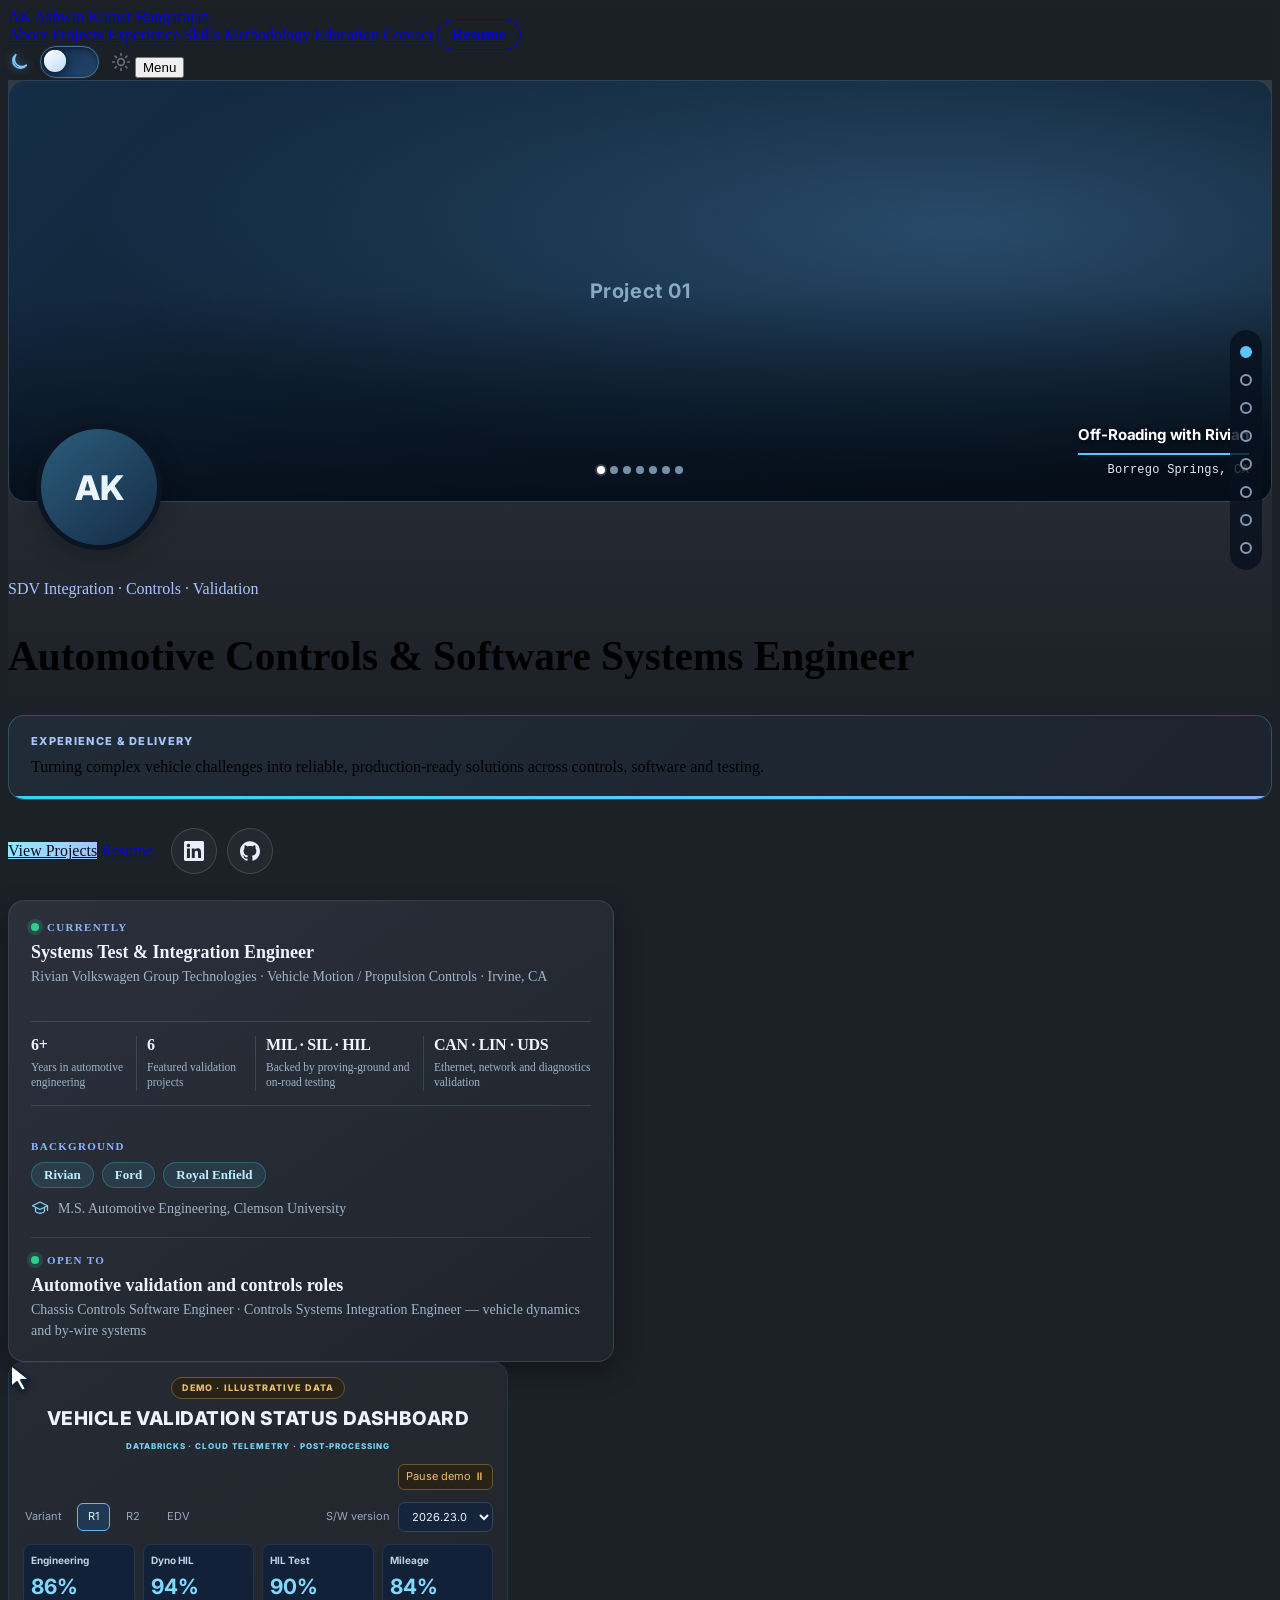
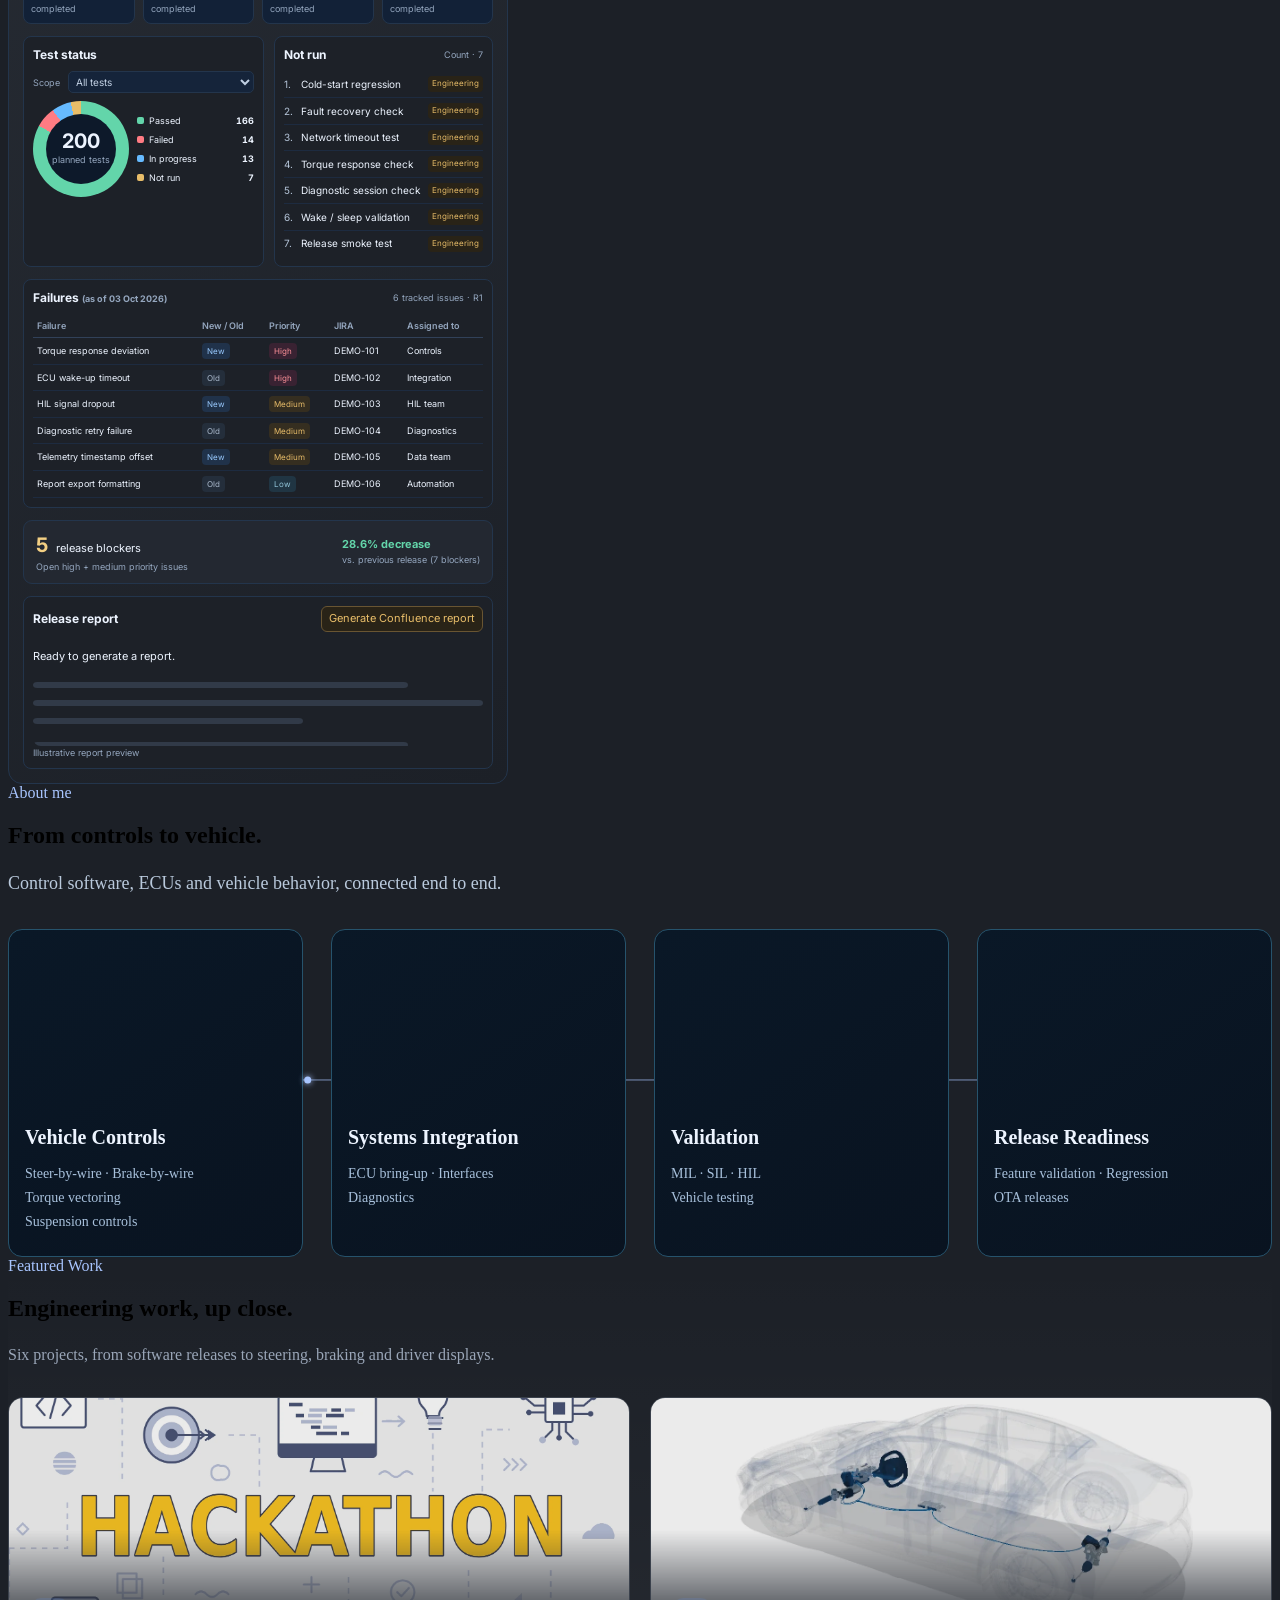
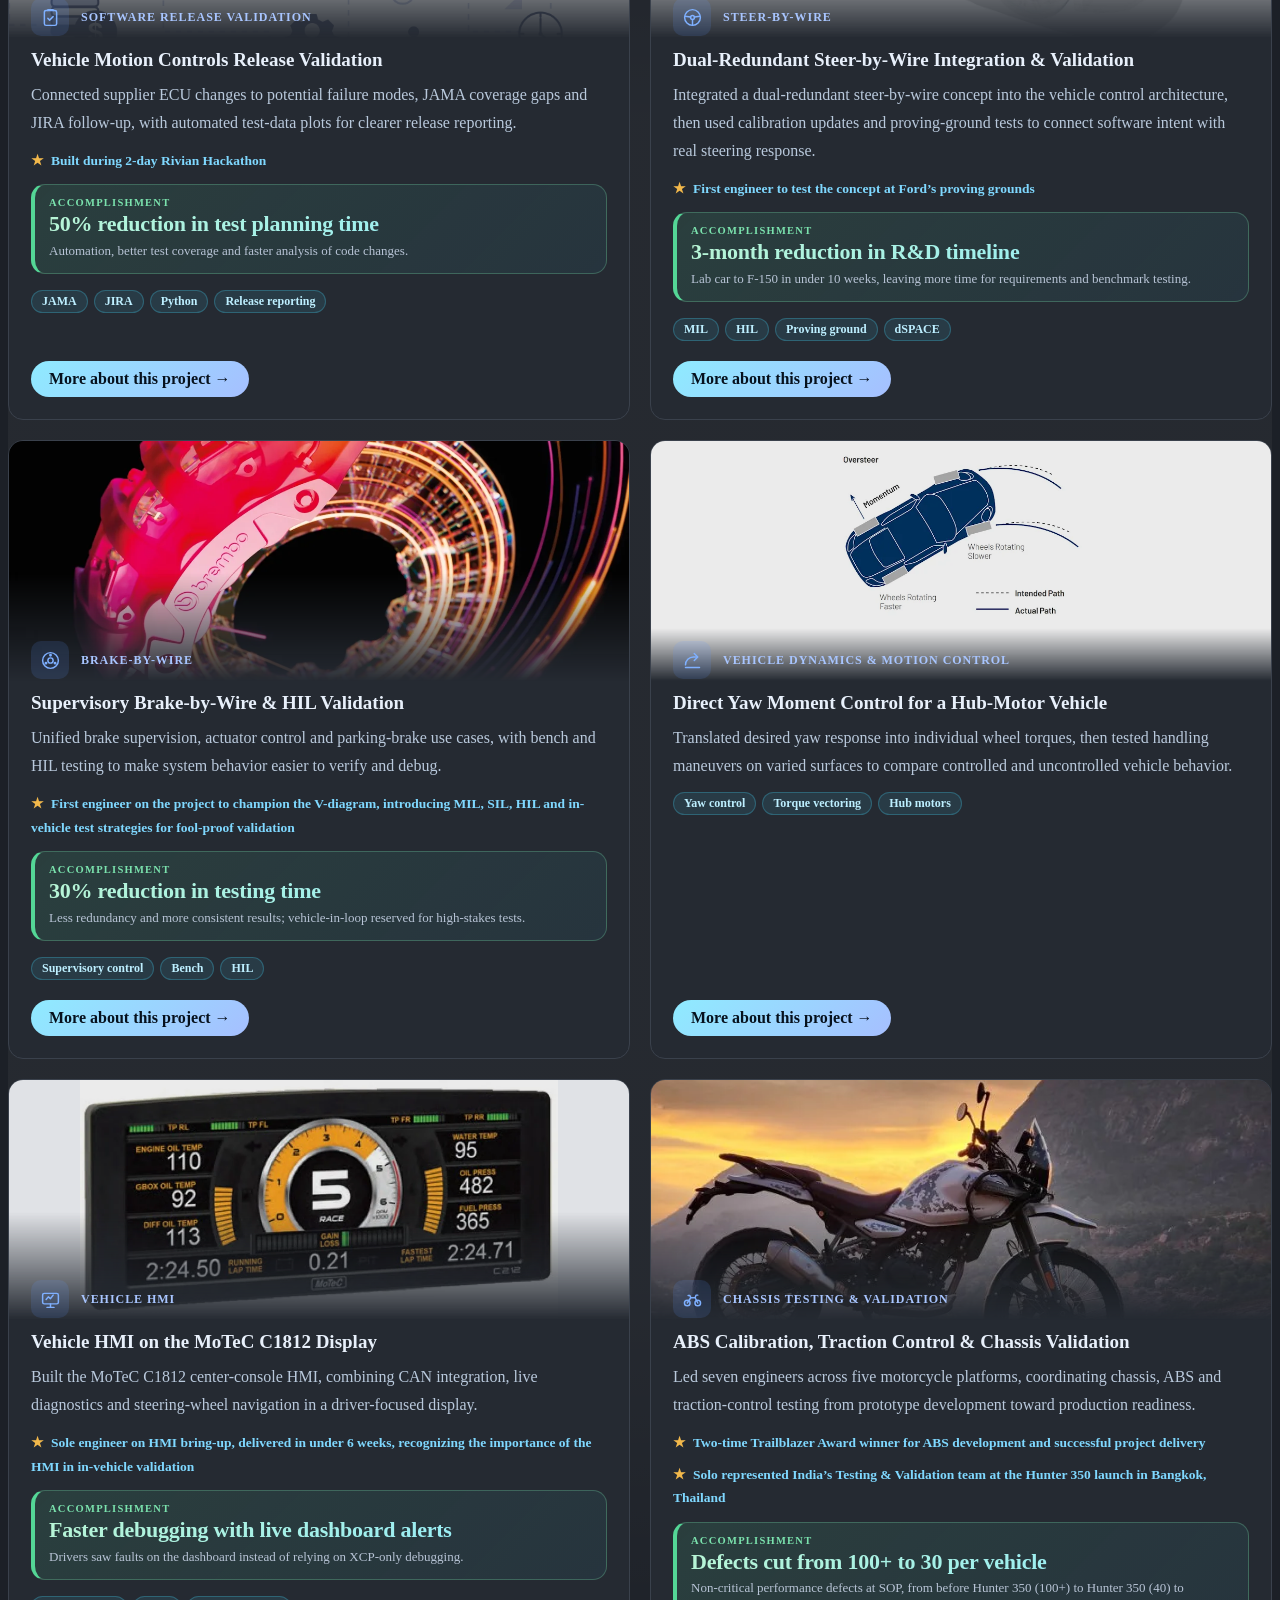
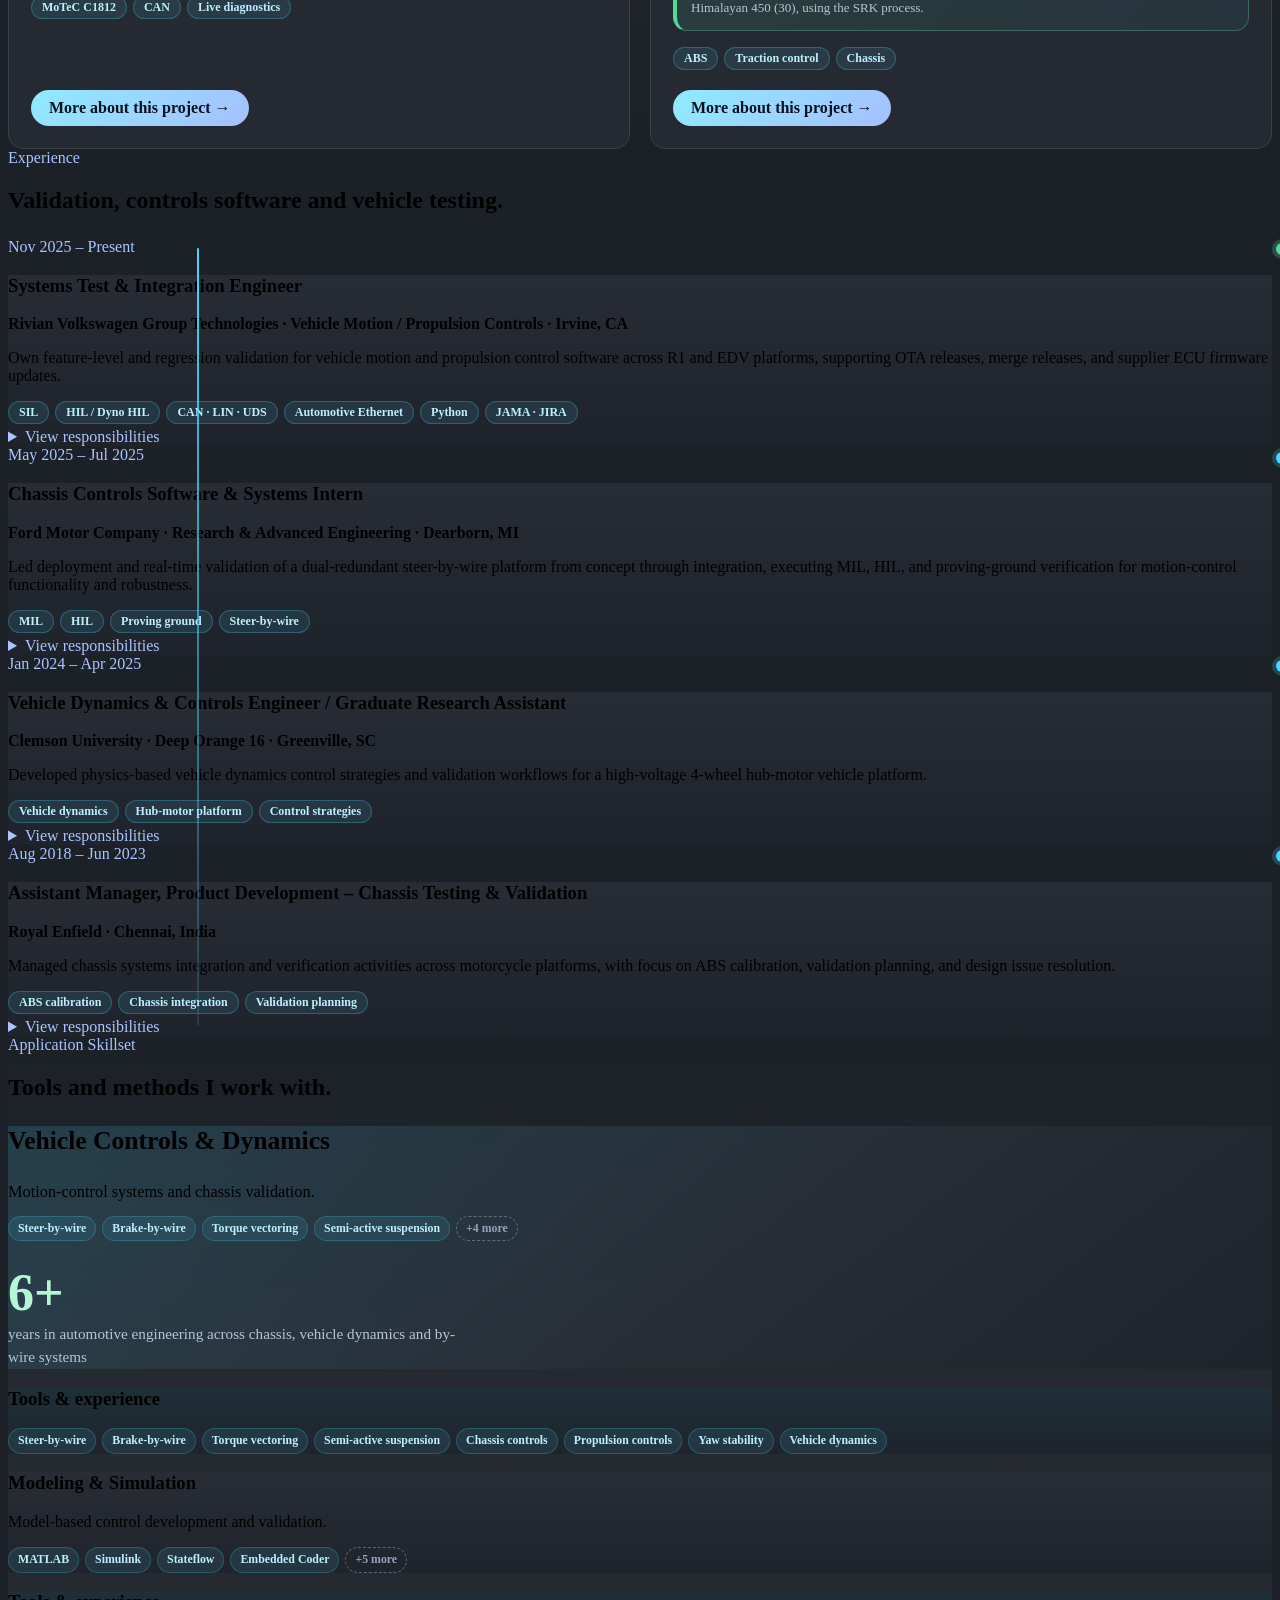
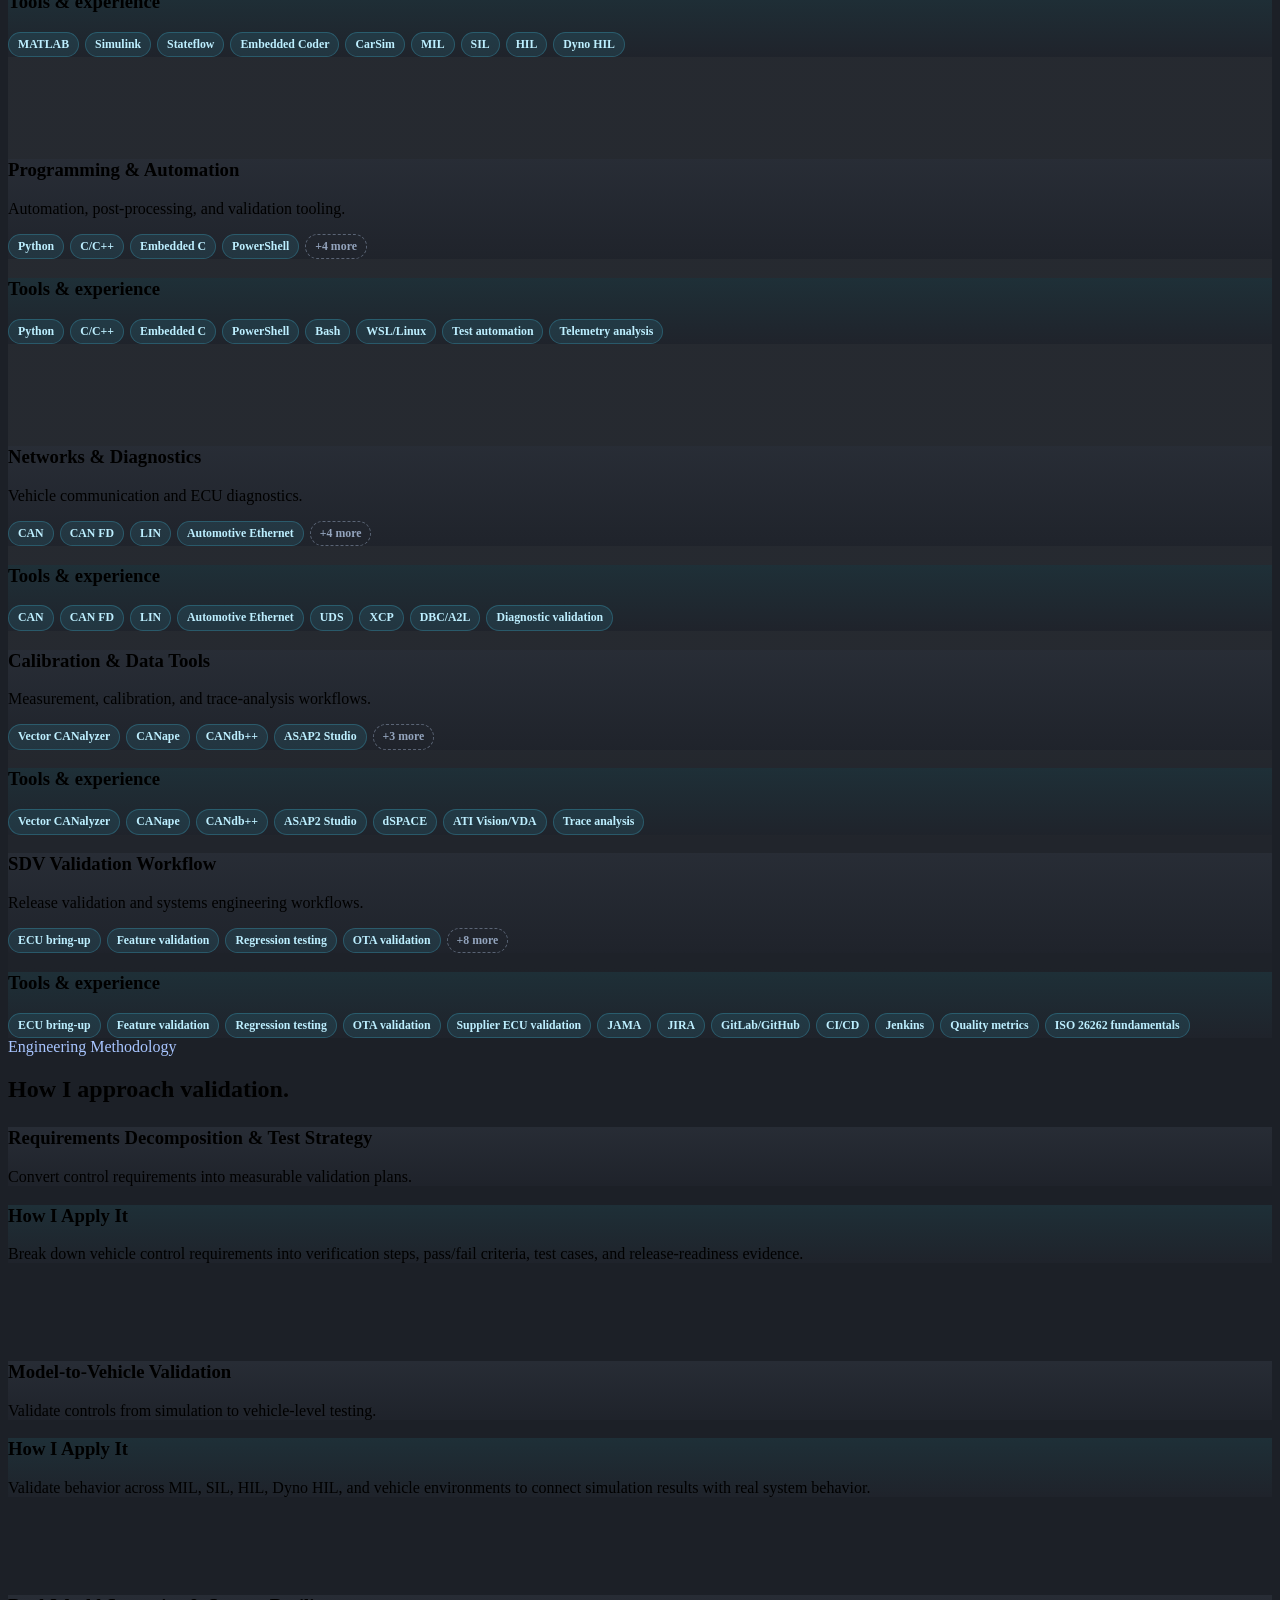
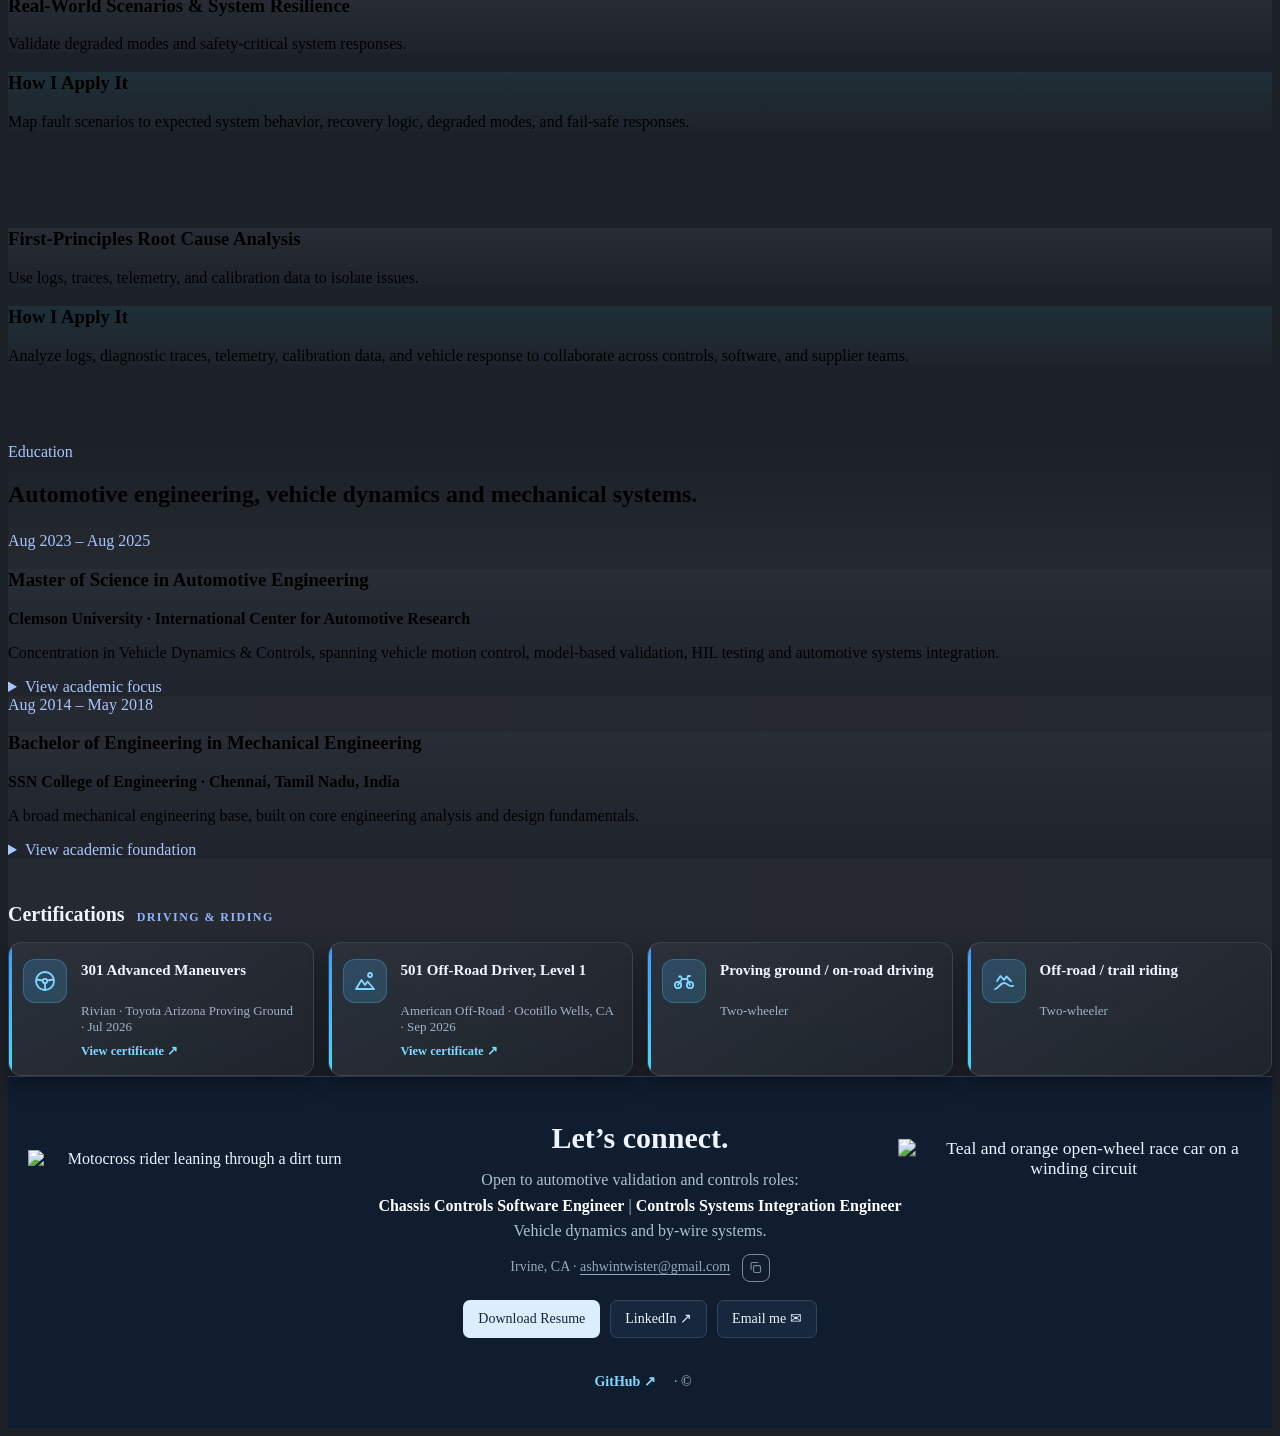
==== commit 6de992e6: "Added bg photos for projects and few changes" ====
--- a/index.html
+++ b/index.html
@@ -26,11 +26,11 @@
 
 
 
-  <link rel="stylesheet" href="assets/site.css?v=fd88f897" />
-
-
-
-
+  <link rel="stylesheet" href="assets/site.css?v=17d69390" />
+  
+
+  
+  
   <script id="portfolio-analytics">
     (function () {
       var option = new URLSearchParams(location.search).get('analytics');
@@ -50,19 +50,19 @@
       })(window, document, 'clarity', 'script', 'yt518xz650');
     })();
   </script>
-
-
-
-
-
-
-
-
-
-
-
-
-
+  
+  
+  
+  
+  
+  
+
+  
+
+  
+
+  
+  
 
 
 
@@ -84,20 +84,16 @@
   <meta property="og:locale" content="en_US" />
   <meta property="og:site_name" content="Ashwin Kumar Rangarajan" />
   <meta property="og:title" content="Ashwin Kumar Rangarajan | Automotive Controls &amp; Software Systems Engineer" />
-  <meta property="og:description"
-    content="Software-defined vehicle integration, HIL validation, CAN diagnostics, and vehicle motion controls: steer-by-wire, brake-by-wire, and torque vectoring." />
+  <meta property="og:description" content="Software-defined vehicle integration, HIL validation, CAN diagnostics, and vehicle motion controls: steer-by-wire, brake-by-wire, and torque vectoring." />
   <meta property="og:url" content="https://ashwink77.github.io/portfolio_ashwinkumar_rangarajan/" />
-  <meta property="og:image"
-    content="https://ashwink77.github.io/portfolio_ashwinkumar_rangarajan/assets/og-image.png" />
+  <meta property="og:image" content="https://ashwink77.github.io/portfolio_ashwinkumar_rangarajan/assets/og-image.png" />
   <meta property="og:image:width" content="1200" />
   <meta property="og:image:height" content="630" />
   <meta property="og:image:alt" content="Ashwin Kumar Rangarajan, Automotive Controls and Software Systems Engineer" />
   <meta name="twitter:card" content="summary_large_image" />
   <meta name="twitter:title" content="Ashwin Kumar Rangarajan | Automotive Controls &amp; Software Systems Engineer" />
-  <meta name="twitter:description"
-    content="SDV integration, HIL validation, CAN diagnostics, and vehicle motion controls." />
-  <meta name="twitter:image"
-    content="https://ashwink77.github.io/portfolio_ashwinkumar_rangarajan/assets/og-image.png" />
+  <meta name="twitter:description" content="SDV integration, HIL validation, CAN diagnostics, and vehicle motion controls." />
+  <meta name="twitter:image" content="https://ashwink77.github.io/portfolio_ashwinkumar_rangarajan/assets/og-image.png" />
   <script type="application/ld+json">
   {
     "@context": "https://schema.org",
@@ -118,11 +114,11 @@
     ]
   }
   </script>
-
-
-
-
-
+      
+  
+  
+  
+  
 
 
 
@@ -148,7 +144,7 @@
         <a href="#domains">Methodology</a>
         <a href="#education">Education</a>
         <a href="#contact">Contact</a>
-        <a class="nav-resume" href="Ashwin-Kumar-Rangarajan-Resume.pdf" target="_blank" rel="noopener">Resume</a>
+      <a class="nav-resume" href="Ashwin-Kumar-Rangarajan-Resume.pdf" target="_blank" rel="noopener">Resume</a>
       </nav>
 
       <button class="portfolio-theme-toggle" id="portfolio-theme-toggle" type="button" role="switch"
@@ -203,15 +199,10 @@
 
           <div class="hero-intro-slideshow" id="hero-intro-slideshow" aria-label="Engineering introduction">
             <div class="hero-intro-slides">
-              <p data-expertise="Experience & delivery" class="lede hero-intro-slide is-active" aria-hidden="false">
-                Turning complex vehicle challenges into reliable, production-ready solutions across controls, software
-                and testing.</p>
-              <p data-expertise="Requirements to release" class="lede hero-intro-slide" aria-hidden="true">From
-                requirements to road-ready systems: integration, validation and software release readiness.</p>
-              <p data-expertise="Vehicle motion systems" class="lede hero-intro-slide" aria-hidden="true">Hands-on with
-                steer-by-wire, brake-by-wire, ABS and torque vectoring.</p>
-              <p data-expertise="Simulation to validation" class="lede hero-intro-slide" aria-hidden="true">Simulation,
-                hardware-in-the-loop and on-vehicle testing to deliver robust, safety-critical functions.</p>
+              <p data-expertise="Experience & delivery" class="lede hero-intro-slide is-active" aria-hidden="false">Turning complex vehicle challenges into reliable, production-ready solutions across controls, software and testing.</p>
+              <p data-expertise="Requirements to release" class="lede hero-intro-slide" aria-hidden="true">From requirements to road-ready systems: integration, validation and software release readiness.</p>
+              <p data-expertise="Vehicle motion systems" class="lede hero-intro-slide" aria-hidden="true">Hands-on with steer-by-wire, brake-by-wire, ABS and torque vectoring.</p>
+              <p data-expertise="Simulation to validation" class="lede hero-intro-slide" aria-hidden="true">Simulation, hardware-in-the-loop and on-vehicle testing to deliver robust, safety-critical functions.</p>
               <div class="hero-intro-progress" aria-hidden="true"><span class="hero-intro-progress-fill"></span></div>
             </div>
           </div>
@@ -230,17 +221,11 @@
             <div class="hero-social" role="group" aria-label="Profiles">
               <a class="hero-social-link" href="https://www.linkedin.com/in/ashwin-kumar-rangarajan/" target="_blank"
                 rel="noopener noreferrer" aria-label="LinkedIn profile (opens in a new tab)" title="LinkedIn">
-                <svg viewBox="0 0 24 24" width="20" height="20" aria-hidden="true" focusable="false">
-                  <path fill="currentColor"
-                    d="M20.447 20.452h-3.554v-5.569c0-1.328-.027-3.037-1.852-3.037-1.853 0-2.136 1.445-2.136 2.939v5.667H9.351V9h3.414v1.561h.046c.477-.9 1.637-1.85 3.37-1.85 3.601 0 4.267 2.37 4.267 5.455v6.286zM5.337 7.433c-1.144 0-2.063-.926-2.063-2.065 0-1.138.92-2.063 2.063-2.063 1.14 0 2.064.925 2.064 2.063 0 1.139-.925 2.065-2.064 2.065zm1.782 13.019H3.555V9h3.564v11.452zM22.225 0H1.771C.792 0 0 .774 0 1.729v20.542C0 23.227.792 24 1.771 24h20.451C23.2 24 24 23.227 24 22.271V1.729C24 .774 23.2 0 22.222 0h.003z" />
-                </svg>
+                <svg viewBox="0 0 24 24" width="20" height="20" aria-hidden="true" focusable="false"><path fill="currentColor" d="M20.447 20.452h-3.554v-5.569c0-1.328-.027-3.037-1.852-3.037-1.853 0-2.136 1.445-2.136 2.939v5.667H9.351V9h3.414v1.561h.046c.477-.9 1.637-1.85 3.37-1.85 3.601 0 4.267 2.37 4.267 5.455v6.286zM5.337 7.433c-1.144 0-2.063-.926-2.063-2.065 0-1.138.92-2.063 2.063-2.063 1.14 0 2.064.925 2.064 2.063 0 1.139-.925 2.065-2.064 2.065zm1.782 13.019H3.555V9h3.564v11.452zM22.225 0H1.771C.792 0 0 .774 0 1.729v20.542C0 23.227.792 24 1.771 24h20.451C23.2 24 24 23.227 24 22.271V1.729C24 .774 23.2 0 22.222 0h.003z"/></svg>
               </a>
-              <a class="hero-social-link" href="https://github.com/AshwinK77" target="_blank" rel="noopener noreferrer"
-                aria-label="GitHub profile (opens in a new tab)" title="GitHub">
-                <svg viewBox="0 0 24 24" width="20" height="20" aria-hidden="true" focusable="false">
-                  <path fill="currentColor"
-                    d="M12 .297c-6.63 0-12 5.373-12 12 0 5.303 3.438 9.8 8.205 11.385.6.113.82-.258.82-.577 0-.285-.01-1.04-.015-2.04-3.338.724-4.042-1.61-4.042-1.61C4.422 18.07 3.633 17.7 3.633 17.7c-1.087-.744.084-.729.084-.729 1.205.084 1.838 1.236 1.838 1.236 1.07 1.835 2.809 1.305 3.495.998.108-.776.417-1.305.76-1.605-2.665-.3-5.466-1.332-5.466-5.93 0-1.31.465-2.38 1.235-3.22-.135-.303-.54-1.523.105-3.176 0 0 1.005-.322 3.3 1.23.96-.267 1.98-.399 3-.405 1.02.006 2.04.138 3 .405 2.28-1.552 3.285-1.23 3.285-1.23.645 1.653.24 2.873.12 3.176.765.84 1.23 1.91 1.23 3.22 0 4.61-2.805 5.625-5.475 5.92.42.36.81 1.096.81 2.22 0 1.606-.015 2.896-.015 3.286 0 .315.21.69.825.57C20.565 22.092 24 17.592 24 12.297c0-6.627-5.373-12-12-12" />
-                </svg>
+              <a class="hero-social-link" href="https://github.com/AshwinK77" target="_blank"
+                rel="noopener noreferrer" aria-label="GitHub profile (opens in a new tab)" title="GitHub">
+                <svg viewBox="0 0 24 24" width="20" height="20" aria-hidden="true" focusable="false"><path fill="currentColor" d="M12 .297c-6.63 0-12 5.373-12 12 0 5.303 3.438 9.8 8.205 11.385.6.113.82-.258.82-.577 0-.285-.01-1.04-.015-2.04-3.338.724-4.042-1.61-4.042-1.61C4.422 18.07 3.633 17.7 3.633 17.7c-1.087-.744.084-.729.084-.729 1.205.084 1.838 1.236 1.838 1.236 1.07 1.835 2.809 1.305 3.495.998.108-.776.417-1.305.76-1.605-2.665-.3-5.466-1.332-5.466-5.93 0-1.31.465-2.38 1.235-3.22-.135-.303-.54-1.523.105-3.176 0 0 1.005-.322 3.3 1.23.96-.267 1.98-.399 3-.405 1.02.006 2.04.138 3 .405 2.28-1.552 3.285-1.23 3.285-1.23.645 1.653.24 2.873.12 3.176.765.84 1.23 1.91 1.23 3.22 0 4.61-2.805 5.625-5.475 5.92.42.36.81 1.096.81 2.22 0 1.606-.015 2.896-.015 3.286 0 .315.21.69.825.57C20.565 22.092 24 17.592 24 12.297c0-6.627-5.373-12-12-12"/></svg>
               </a>
             </div>
           </div>
@@ -248,62 +233,25 @@
             <div class="hero-now-row">
               <span class="hero-now-label"><span class="hero-now-dot" aria-hidden="true"></span>Currently</span>
               <p class="hero-now-role">Systems Test &amp; Integration Engineer</p>
-              <p class="hero-now-org">Rivian Volkswagen Group Technologies · Vehicle Motion / Propulsion Controls ·
-                Irvine, CA</p>
+              <p class="hero-now-org">Rivian Volkswagen Group Technologies · Vehicle Motion / Propulsion Controls · Irvine, CA</p>
             </div>
             <ul class="hero-stats">
-              <li><span class="glance-icon" aria-hidden="true"><svg viewBox="0 0 24 24">
-                    <circle cx="12" cy="12" r="8.5" />
-                    <path d="M12 7.5V12l3 2" />
-                  </svg></span>
-                <div><strong><span data-count="6">6</span>+</strong><span class="glance-label">Years in automotive
-                    engineering</span></div>
-              </li>
-              <li><span class="glance-icon" aria-hidden="true"><svg viewBox="0 0 24 24">
-                    <path d="M12 3l9 5-9 5-9-5 9-5z" />
-                    <path d="M3 13l9 5 9-5" />
-                    <path d="M3 17.5l9 5 9-5" opacity=".55" />
-                  </svg></span>
-                <div><strong><span data-count="6">6</span></strong><span class="glance-label">Featured validation
-                    projects</span></div>
-              </li>
-              <li><span class="glance-icon" aria-hidden="true"><svg viewBox="0 0 24 24">
-                    <rect x="7" y="7" width="10" height="10" rx="2" />
-                    <path
-                      d="M9.5 3.5v3.5M14.5 3.5v3.5M9.5 17v3.5M14.5 17v3.5M3.5 9.5H7M3.5 14.5H7M17 9.5h3.5M17 14.5h3.5" />
-                  </svg></span>
-                <div><strong>MIL · SIL · HIL</strong><span class="glance-label">Backed by proving-ground and on-road
-                    testing</span></div>
-              </li>
-              <li><span class="glance-icon" aria-hidden="true"><svg viewBox="0 0 24 24">
-                    <circle cx="12" cy="5.5" r="2.3" />
-                    <circle cx="5.5" cy="18" r="2.3" />
-                    <circle cx="18.5" cy="18" r="2.3" />
-                    <path d="M12 7.8v4.2M12 12l-5 4M12 12l5 4" />
-                  </svg></span>
-                <div><strong>CAN · LIN · UDS</strong><span class="glance-label">Ethernet, network and diagnostics
-                    validation</span></div>
-              </li>
-            </ul>
+      <li><span class="glance-icon" aria-hidden="true"><svg viewBox="0 0 24 24"><circle cx="12" cy="12" r="8.5"/><path d="M12 7.5V12l3 2"/></svg></span><div><strong><span data-count="6">6</span>+</strong><span class="glance-label">Years in automotive engineering</span></div></li>
+      <li><span class="glance-icon" aria-hidden="true"><svg viewBox="0 0 24 24"><path d="M12 3l9 5-9 5-9-5 9-5z"/><path d="M3 13l9 5 9-5"/><path d="M3 17.5l9 5 9-5" opacity=".55"/></svg></span><div><strong><span data-count="6">6</span></strong><span class="glance-label">Featured validation projects</span></div></li>
+      <li><span class="glance-icon" aria-hidden="true"><svg viewBox="0 0 24 24"><rect x="7" y="7" width="10" height="10" rx="2"/><path d="M9.5 3.5v3.5M14.5 3.5v3.5M9.5 17v3.5M14.5 17v3.5M3.5 9.5H7M3.5 14.5H7M17 9.5h3.5M17 14.5h3.5"/></svg></span><div><strong>MIL · SIL · HIL</strong><span class="glance-label">Backed by proving-ground and on-road testing</span></div></li>
+      <li><span class="glance-icon" aria-hidden="true"><svg viewBox="0 0 24 24"><circle cx="12" cy="5.5" r="2.3"/><circle cx="5.5" cy="18" r="2.3"/><circle cx="18.5" cy="18" r="2.3"/><path d="M12 7.8v4.2M12 12l-5 4M12 12l5 4"/></svg></span><div><strong>CAN · LIN · UDS</strong><span class="glance-label">Ethernet, network and diagnostics validation</span></div></li>
+    </ul>
             <div class="hero-now-row">
               <span class="hero-now-label">Background</span>
               <ul class="hero-now-list">
-                <li>Ford</li>
-                <li>Clemson · Deep Orange 16</li>
-                <li>Royal Enfield</li>
+                <li>Rivian</li><li>Ford</li><li>Royal Enfield</li>
               </ul>
-              <p class="hero-now-org hero-now-edu"><svg viewBox="0 0 24 24" width="18" height="18" aria-hidden="true"
-                  focusable="false">
-                  <path d="M12 4 2 9l10 5 10-5-10-5z" />
-                  <path d="M6 11.5V16c0 1.4 2.7 3 6 3s6-1.6 6-3v-4.5" />
-                  <path d="M22 9v6" />
-                </svg>M.S. Automotive Engineering, Clemson University</p>
+              <p class="hero-now-org hero-now-edu"><svg viewBox="0 0 24 24" width="18" height="18" aria-hidden="true" focusable="false"><path d="M12 4 2 9l10 5 10-5-10-5z"/><path d="M6 11.5V16c0 1.4 2.7 3 6 3s6-1.6 6-3v-4.5"/><path d="M22 9v6"/></svg>M.S. Automotive Engineering, Clemson University</p>
             </div>
             <div class="hero-now-row">
               <span class="hero-now-label"><span class="hero-now-dot" aria-hidden="true"></span>Open to</span>
               <p class="hero-now-role">Automotive validation and controls roles</p>
-              <p class="hero-now-org">Chassis Controls Software Engineer · Controls Systems Integration Engineer —
-                vehicle dynamics and by-wire systems</p>
+              <p class="hero-now-org">Chassis Controls Software Engineer · Controls Systems Integration Engineer — vehicle dynamics and by-wire systems</p>
             </div>
           </div>
         </div>
@@ -445,149 +393,7 @@
       </div>
     </section>
     <!-- FEATURED ENGINEERING WORK -->
-    <section class="section" id="projects">
-      <div class="container"><span class="kicker">Featured Work</span>
-        <h2>Engineering work, up close.</h2>
-        <p class="section-sub">Six projects, from software releases to steering, braking and driver displays.</p>
-        <div class="featured-stories">
-          <article class="featured-story-card proj-card">
-            <div class="proj-head"><span class="proj-icon" aria-hidden="true"><svg viewBox="0 0 24 24">
-                  <rect x="5" y="4" width="14" height="17" rx="2" />
-                  <path d="M9 4V3h6v1M9 13l2 2 4-4" />
-                </svg></span>
-              <div class="featured-story-category" style="font-weight:700">Software release validation</div>
-            </div>
-            <h3>Vehicle Motion Controls Release Validation</h3>
-            <p>Connected supplier ECU changes to potential failure modes, JAMA coverage gaps and JIRA follow-up, with
-              automated test-data plots for clearer release reporting.</p>
-            <p class="proj-win">Built during 2-day Rivian Hackathon</p>
-            <div class="proj-metric"><span class="pm-label">Accomplishment</span><strong class="pm-num">50% reduction in
-                test planning time</strong><span class="pm-cap">Automation, better test coverage and faster analysis of
-                code changes.</span></div>
-            <ul class="role-tags" aria-label="Key tools and methods">
-              <li>JAMA</li>
-              <li>JIRA</li>
-              <li>Python</li>
-              <li>Release reporting</li>
-            </ul><a class="featured-story-link" href="#projects/sdv-validation-dashboard.html">More about this project
-              →</a>
-          </article>
-          <article class="featured-story-card proj-card">
-            <div class="proj-head"><span class="proj-icon" aria-hidden="true"><svg viewBox="0 0 24 24">
-                  <circle cx="12" cy="12" r="9" />
-                  <circle cx="12" cy="12" r="2.2" />
-                  <path d="M12 14.2V21M3.4 10.5l6.4 1M20.6 10.5l-6.4 1" />
-                </svg></span>
-              <div class="featured-story-category" style="font-weight:700">Steer-by-wire</div>
-            </div>
-            <h3>Dual-Redundant Steer-by-Wire Integration &amp; Validation</h3>
-            <p>Integrated a dual-redundant steer-by-wire concept into the vehicle control architecture, then used
-              calibration updates and proving-ground tests to connect software intent with real steering response.</p>
-            <p class="proj-win">First engineer to test the concept at Ford’s proving grounds</p>
-            <div class="proj-metric"><span class="pm-label">Accomplishment</span><strong class="pm-num">3-month
-                reduction in R&amp;D timeline</strong><span class="pm-cap">Lab car to F-150 in under 10 weeks, leaving
-                more time for requirements and benchmark testing.</span></div>
-            <ul class="role-tags" aria-label="Key tools and methods">
-              <li>MIL</li>
-              <li>HIL</li>
-              <li>Proving ground</li>
-              <li>dSPACE</li>
-            </ul><a class="featured-story-link" href="#projects/steer-by-wire-validation.html">More about this project
-              →</a>
-          </article>
-          <article class="featured-story-card proj-card">
-            <div class="proj-head"><span class="proj-icon" aria-hidden="true"><svg viewBox="0 0 24 24">
-                  <circle cx="12" cy="12" r="9" />
-                  <circle cx="12" cy="12" r="3" />
-                  <circle cx="12" cy="6" r=".8" />
-                  <circle cx="17.2" cy="15" r=".8" />
-                  <circle cx="6.8" cy="15" r=".8" />
-                </svg></span>
-              <div class="featured-story-category" style="font-weight:700">Brake-by-wire</div>
-            </div>
-            <h3>Supervisory Brake-by-Wire &amp; HIL Validation</h3>
-            <p>Unified brake supervision, actuator control and parking-brake use cases, with bench and HIL testing to
-              make system behavior easier to verify and debug.</p>
-            <p class="proj-win">First engineer on the project to champion the V-diagram, introducing MIL, SIL, HIL and
-              in-vehicle test strategies for fool-proof validation</p>
-            <div class="proj-metric"><span class="pm-label">Accomplishment</span><strong class="pm-num">30% reduction in
-                testing time</strong><span class="pm-cap">Less redundancy and more consistent results; vehicle-in-loop
-                reserved for high-stakes tests.</span></div>
-            <ul class="role-tags" aria-label="Key tools and methods">
-              <li>Supervisory control</li>
-              <li>Bench</li>
-              <li>HIL</li>
-            </ul><a class="featured-story-link" href="#projects/brake-by-wire-validation.html">More about this project
-              →</a>
-          </article>
-          <article class="featured-story-card proj-card">
-            <div class="proj-head"><span class="proj-icon" aria-hidden="true"><svg viewBox="0 0 24 24">
-                  <path d="M4 17c0-5 4-9 9-9h4" />
-                  <path d="M14 4l4 4-4 4" />
-                  <path d="M4 20h16" />
-                </svg></span>
-              <div class="featured-story-category" style="font-weight:700">Vehicle dynamics &amp; motion control</div>
-            </div>
-            <h3>Direct Yaw Moment Control for a Hub-Motor Vehicle</h3>
-            <p>Translated desired yaw response into individual wheel torques, then tested handling maneuvers on varied
-              surfaces to compare controlled and uncontrolled vehicle behavior.</p>
-            <ul class="role-tags" aria-label="Key tools and methods">
-              <li>Yaw control</li>
-              <li>Torque vectoring</li>
-              <li>Hub motors</li>
-            </ul><a class="featured-story-link" href="#projects/vehicle-dynamics-motion-control.html">More about this
-              project →</a>
-          </article>
-          <article class="featured-story-card proj-card">
-            <div class="proj-head"><span class="proj-icon" aria-hidden="true"><svg viewBox="0 0 24 24">
-                  <rect x="3" y="5" width="18" height="12" rx="2" />
-                  <path d="M8 21h8M12 17v4M7 12l2.5-3 2.5 2 3-4" />
-                </svg></span>
-              <div class="featured-story-category" style="font-weight:700">Vehicle HMI</div>
-            </div>
-            <h3>Vehicle HMI on the MoTeC C1812 Display</h3>
-            <p>Built the MoTeC C1812 center-console HMI, combining CAN integration, live diagnostics and steering-wheel
-              navigation in a driver-focused display.</p>
-            <p class="proj-win">Sole engineer on HMI bring-up, delivered in under 6 weeks, recognizing the importance of
-              the HMI in in-vehicle validation</p>
-            <div class="proj-metric"><span class="pm-label">Accomplishment</span><strong class="pm-num">Faster debugging
-                with live dashboard alerts</strong><span class="pm-cap">Drivers saw faults on the dashboard instead of
-                relying on XCP-only debugging.</span></div>
-            <ul class="role-tags" aria-label="Key tools and methods">
-              <li>MoTeC C1812</li>
-              <li>CAN</li>
-              <li>Live diagnostics</li>
-            </ul><a class="featured-story-link" href="#projects/motec-hmi-can-diagnostics.html">More about this project
-              →</a>
-          </article>
-          <article class="featured-story-card proj-card">
-            <div class="proj-head"><span class="proj-icon" aria-hidden="true"><svg viewBox="0 0 24 24">
-                  <circle cx="6" cy="16" r="3.2" />
-                  <circle cx="18" cy="16" r="3.2" />
-                  <path d="M6 16l4-6h5l3 6M10 10l-1-2.5H7M15 10l1-3h2" />
-                </svg></span>
-              <div class="featured-story-category" style="font-weight:700">Chassis testing &amp; validation</div>
-            </div>
-            <h3>ABS Calibration, Traction Control &amp; Chassis Validation</h3>
-            <p>Led seven engineers across five motorcycle platforms, coordinating chassis, ABS and traction-control
-              testing from prototype development toward production readiness.</p>
-            <p class="proj-win">Two-time Trailblazer Award winner for ABS development and successful project delivery
-            </p>
-            <p class="proj-win">Solo represented India’s Testing &amp; Validation team at the Hunter 350 launch in
-              Bangkok, Thailand</p>
-            <div class="proj-metric"><span class="pm-label">Accomplishment</span><strong class="pm-num">Defects cut from
-                100+ to 30 per vehicle</strong><span class="pm-cap">Non-critical performance defects at SOP, from before
-                Hunter 350 (100+) to Hunter 350 (40) to Himalayan 450 (30), using the SRK process.</span></div>
-            <ul class="role-tags" aria-label="Key tools and methods">
-              <li>ABS</li>
-              <li>Traction control</li>
-              <li>Chassis</li>
-            </ul><a class="featured-story-link" href="#projects/chassis-testing-validation.html">More about this project
-              →</a>
-          </article>
-        </div>
-      </div>
-    </section>
+    <section class="section" id="projects"><div class="container"><span class="kicker">Featured Work</span><h2>Engineering work, up close.</h2><p class="section-sub">Six projects, from software releases to steering, braking and driver displays.</p><div class="featured-stories"><article class="featured-story-card proj-card proj-card-photo photo-rivian"><div class="proj-head"><span class="proj-icon" aria-hidden="true"><svg viewBox="0 0 24 24"><rect x="5" y="4" width="14" height="17" rx="2"/><path d="M9 4V3h6v1M9 13l2 2 4-4"/></svg></span><div class="featured-story-category" style="font-weight:700">Software release validation</div></div><h3>Vehicle Motion Controls Release Validation</h3><p>Connected supplier ECU changes to potential failure modes, JAMA coverage gaps and JIRA follow-up, with automated test-data plots for clearer release reporting.</p><p class="proj-win">Built during 2-day Rivian Hackathon</p><div class="proj-metric"><span class="pm-label">Accomplishment</span><strong class="pm-num">50% reduction in test planning time</strong><span class="pm-cap">Automation, better test coverage and faster analysis of code changes.</span></div><ul class="role-tags" aria-label="Key tools and methods"><li>JAMA</li><li>JIRA</li><li>Python</li><li>Release reporting</li></ul><a class="featured-story-link" href="#projects/sdv-validation-dashboard.html">More about this project →</a></article><article class="featured-story-card proj-card proj-card-photo photo-sbw"><div class="proj-head"><span class="proj-icon" aria-hidden="true"><svg viewBox="0 0 24 24"><circle cx="12" cy="12" r="9"/><circle cx="12" cy="12" r="2.2"/><path d="M12 14.2V21M3.4 10.5l6.4 1M20.6 10.5l-6.4 1"/></svg></span><div class="featured-story-category" style="font-weight:700">Steer-by-wire</div></div><h3>Dual-Redundant Steer-by-Wire Integration &amp; Validation</h3><p>Integrated a dual-redundant steer-by-wire concept into the vehicle control architecture, then used calibration updates and proving-ground tests to connect software intent with real steering response.</p><p class="proj-win">First engineer to test the concept at Ford’s proving grounds</p><div class="proj-metric"><span class="pm-label">Accomplishment</span><strong class="pm-num">3-month reduction in R&amp;D timeline</strong><span class="pm-cap">Lab car to F-150 in under 10 weeks, leaving more time for requirements and benchmark testing.</span></div><ul class="role-tags" aria-label="Key tools and methods"><li>MIL</li><li>HIL</li><li>Proving ground</li><li>dSPACE</li></ul><a class="featured-story-link" href="#projects/steer-by-wire-validation.html">More about this project →</a></article><article class="featured-story-card proj-card proj-card-photo photo-brake"><div class="proj-head"><span class="proj-icon" aria-hidden="true"><svg viewBox="0 0 24 24"><circle cx="12" cy="12" r="9"/><circle cx="12" cy="12" r="3"/><circle cx="12" cy="6" r=".8"/><circle cx="17.2" cy="15" r=".8"/><circle cx="6.8" cy="15" r=".8"/></svg></span><div class="featured-story-category" style="font-weight:700">Brake-by-wire</div></div><h3>Supervisory Brake-by-Wire &amp; HIL Validation</h3><p>Unified brake supervision, actuator control and parking-brake use cases, with bench and HIL testing to make system behavior easier to verify and debug.</p><p class="proj-win">First engineer on the project to champion the V-diagram, introducing MIL, SIL, HIL and in-vehicle test strategies for fool-proof validation</p><div class="proj-metric"><span class="pm-label">Accomplishment</span><strong class="pm-num">30% reduction in testing time</strong><span class="pm-cap">Less redundancy and more consistent results; vehicle-in-loop reserved for high-stakes tests.</span></div><ul class="role-tags" aria-label="Key tools and methods"><li>Supervisory control</li><li>Bench</li><li>HIL</li></ul><a class="featured-story-link" href="#projects/brake-by-wire-validation.html">More about this project →</a></article><article class="featured-story-card proj-card proj-card-photo photo-yaw"><div class="proj-head"><span class="proj-icon" aria-hidden="true"><svg viewBox="0 0 24 24"><path d="M4 17c0-5 4-9 9-9h4"/><path d="M14 4l4 4-4 4"/><path d="M4 20h16"/></svg></span><div class="featured-story-category" style="font-weight:700">Vehicle dynamics &amp; motion control</div></div><h3>Direct Yaw Moment Control for a Hub-Motor Vehicle</h3><p>Translated desired yaw response into individual wheel torques, then tested handling maneuvers on varied surfaces to compare controlled and uncontrolled vehicle behavior.</p><ul class="role-tags" aria-label="Key tools and methods"><li>Yaw control</li><li>Torque vectoring</li><li>Hub motors</li></ul><a class="featured-story-link" href="#projects/vehicle-dynamics-motion-control.html">More about this project →</a></article><article class="featured-story-card proj-card proj-card-photo photo-hmi"><div class="proj-head"><span class="proj-icon" aria-hidden="true"><svg viewBox="0 0 24 24"><rect x="3" y="5" width="18" height="12" rx="2"/><path d="M8 21h8M12 17v4M7 12l2.5-3 2.5 2 3-4"/></svg></span><div class="featured-story-category" style="font-weight:700">Vehicle HMI</div></div><h3>Vehicle HMI on the MoTeC C1812 Display</h3><p>Built the MoTeC C1812 center-console HMI, combining CAN integration, live diagnostics and steering-wheel navigation in a driver-focused display.</p><p class="proj-win">Sole engineer on HMI bring-up, delivered in under 6 weeks, recognizing the importance of the HMI in in-vehicle validation</p><div class="proj-metric"><span class="pm-label">Accomplishment</span><strong class="pm-num">Faster debugging with live dashboard alerts</strong><span class="pm-cap">Drivers saw faults on the dashboard instead of relying on XCP-only debugging.</span></div><ul class="role-tags" aria-label="Key tools and methods"><li>MoTeC C1812</li><li>CAN</li><li>Live diagnostics</li></ul><a class="featured-story-link" href="#projects/motec-hmi-can-diagnostics.html">More about this project →</a></article><article class="featured-story-card proj-card proj-card-photo"><div class="proj-head"><span class="proj-icon" aria-hidden="true"><svg viewBox="0 0 24 24"><circle cx="6" cy="16" r="3.2"/><circle cx="18" cy="16" r="3.2"/><path d="M6 16l4-6h5l3 6M10 10l-1-2.5H7M15 10l1-3h2"/></svg></span><div class="featured-story-category" style="font-weight:700">Chassis testing &amp; validation</div></div><h3>ABS Calibration, Traction Control &amp; Chassis Validation</h3><p>Led seven engineers across five motorcycle platforms, coordinating chassis, ABS and traction-control testing from prototype development toward production readiness.</p><p class="proj-win">Two-time Trailblazer Award winner for ABS development and successful project delivery</p><p class="proj-win">Solo represented India’s Testing &amp; Validation team at the Hunter 350 launch in Bangkok, Thailand</p><div class="proj-metric"><span class="pm-label">Accomplishment</span><strong class="pm-num">Defects cut from 100+ to 30 per vehicle</strong><span class="pm-cap">Non-critical performance defects at SOP, from before Hunter 350 (100+) to Hunter 350 (40) to Himalayan 450 (30), using the SRK process.</span></div><ul class="role-tags" aria-label="Key tools and methods"><li>ABS</li><li>Traction control</li><li>Chassis</li></ul><a class="featured-story-link" href="#projects/chassis-testing-validation.html">More about this project →</a></article></div></div></section>
 
     <!-- EXPERIENCE -->
     <section class="section" id="experience">
@@ -603,8 +409,7 @@
 
             <div class="experience-card">
               <div class="experience-logo-panel">
-                <img loading="lazy" decoding="async" src="assets/logos/Rivian.png" onerror="this.style.display='none'"
-                  alt="Rivian Volkswagen Group Technologies logo">
+                <img loading="lazy" decoding="async" src="assets/logos/Rivian.png" onerror="this.style.display='none'" alt="Rivian Volkswagen Group Technologies logo">
                 <!-- Optional logo image later:
             <img loading="lazy" decoding="async" src="assets/logos/rv-tech.png" onerror="this.style.display='none'" alt="Rivian Volkswagen Group Technologies logo">
             -->
@@ -619,25 +424,14 @@
                   control software across R1 and EDV platforms, supporting OTA releases,
                   merge releases, and supplier ECU firmware updates.
                 </p>
-                <ul class="role-tags" aria-label="Key tools and methods">
-                  <li>SIL</li>
-                  <li>HIL / Dyno HIL</li>
-                  <li>CAN · LIN · UDS</li>
-                  <li>Automotive Ethernet</li>
-                  <li>Python</li>
-                  <li>JAMA · JIRA</li>
-                </ul>
+                <ul class="role-tags" aria-label="Key tools and methods"><li>SIL</li><li>HIL / Dyno HIL</li><li>CAN · LIN · UDS</li><li>Automotive Ethernet</li><li>Python</li><li>JAMA · JIRA</li></ul>
 
                 <details class="experience-details">
                   <summary>View responsibilities</summary>
                   <ul>
-                    <li>Translate vehicle dynamics control requirements into SIL, HIL/Dyno HIL and in-vehicle
-                      verification.</li>
-                    <li>Validate CAN/LIN/UDS and Automotive Ethernet interfaces for ECU integration and release
-                      readiness.</li>
-                    <li>Automate Python test plans and post-processing with JAMA, JIRA and GitLab CI/CD traceability,
-                      and work with controls, integration and supplier teams to triage issues and sign off releases.
-                    </li>
+                    <li>Translate vehicle dynamics control requirements into SIL, HIL/Dyno HIL and in-vehicle verification.</li>
+                    <li>Validate CAN/LIN/UDS and Automotive Ethernet interfaces for ECU integration and release readiness.</li>
+                    <li>Automate Python test plans and post-processing with JAMA, JIRA and GitLab CI/CD traceability, and work with controls, integration and supplier teams to triage issues and sign off releases.</li>
                   </ul>
                 </details>
               </div>
@@ -650,8 +444,7 @@
 
             <div class="experience-card">
               <div class="experience-logo-panel">
-                <img loading="lazy" decoding="async" src="assets/logos/Ford.png" onerror="this.style.display='none'"
-                  alt="Ford logo">
+                <img loading="lazy" decoding="async" src="assets/logos/Ford.png" onerror="this.style.display='none'" alt="Ford logo">
                 <!-- Optional logo image later:
             <img loading="lazy" decoding="async" src="assets/logos/ford.png" onerror="this.style.display='none'" alt="Ford logo">
             -->
@@ -665,12 +458,7 @@
                   from concept through integration, executing MIL, HIL, and proving-ground verification
                   for motion-control functionality and robustness.
                 </p>
-                <ul class="role-tags" aria-label="Key tools and methods">
-                  <li>MIL</li>
-                  <li>HIL</li>
-                  <li>Proving ground</li>
-                  <li>Steer-by-wire</li>
-                </ul>
+                <ul class="role-tags" aria-label="Key tools and methods"><li>MIL</li><li>HIL</li><li>Proving ground</li><li>Steer-by-wire</li></ul>
 
                 <details class="experience-details">
                   <summary>View responsibilities</summary>
@@ -692,8 +480,7 @@
 
             <div class="experience-card">
               <div class="experience-logo-panel">
-                <img loading="lazy" decoding="async" src="assets/logos/CU_ICAR.png" onerror="this.style.display='none'"
-                  alt="Clemson University logo">
+                <img loading="lazy" decoding="async" src="assets/logos/CU_ICAR.png" onerror="this.style.display='none'" alt="Clemson University logo">
                 <!-- Optional logo image later:
             <img loading="lazy" decoding="async" src="assets/logos/clemson.png" onerror="this.style.display='none'" alt="Clemson University logo">
             -->
@@ -706,21 +493,14 @@
                   Developed physics-based vehicle dynamics control strategies and validation workflows
                   for a high-voltage 4-wheel hub-motor vehicle platform.
                 </p>
-                <ul class="role-tags" aria-label="Key tools and methods">
-                  <li>Vehicle dynamics</li>
-                  <li>Hub-motor platform</li>
-                  <li>Control strategies</li>
-                </ul>
+                <ul class="role-tags" aria-label="Key tools and methods"><li>Vehicle dynamics</li><li>Hub-motor platform</li><li>Control strategies</li></ul>
 
                 <details class="experience-details">
                   <summary>View responsibilities</summary>
                   <ul>
-                    <li>Developed Direct Yaw Moment Control, supervisory brake-by-wire logic and active suspension
-                      validation workflows.</li>
-                    <li>Designed MIL/HIL setups for brake-by-wire and active suspension, mapping ISO 26262-oriented
-                      fault responses to test cases, fault-injection scenarios and fail-safe behavior.</li>
-                    <li>Led vehicle instrumentation, sensor integration and dynamic testing using CAN, IMU,
-                      accelerometer and ride-height data.</li>
+                    <li>Developed Direct Yaw Moment Control, supervisory brake-by-wire logic and active suspension validation workflows.</li>
+                    <li>Designed MIL/HIL setups for brake-by-wire and active suspension, mapping ISO 26262-oriented fault responses to test cases, fault-injection scenarios and fail-safe behavior.</li>
+                    <li>Led vehicle instrumentation, sensor integration and dynamic testing using CAN, IMU, accelerometer and ride-height data.</li>
                   </ul>
                 </details>
               </div>
@@ -733,8 +513,7 @@
 
             <div class="experience-card">
               <div class="experience-logo-panel">
-                <img loading="lazy" decoding="async" src="assets/logos/RE.png" onerror="this.style.display='none'"
-                  alt="Royal Enfield logo">
+                <img loading="lazy" decoding="async" src="assets/logos/RE.png" onerror="this.style.display='none'" alt="Royal Enfield logo">
                 <!-- Optional logo image later:
             <img loading="lazy" decoding="async" src="assets/logos/royal-enfield.png" onerror="this.style.display='none'" alt="Royal Enfield logo">
             -->
@@ -747,11 +526,7 @@
                   Managed chassis systems integration and verification activities across motorcycle
                   platforms, with focus on ABS calibration, validation planning, and design issue resolution.
                 </p>
-                <ul class="role-tags" aria-label="Key tools and methods">
-                  <li>ABS calibration</li>
-                  <li>Chassis integration</li>
-                  <li>Validation planning</li>
-                </ul>
+                <ul class="role-tags" aria-label="Key tools and methods"><li>ABS calibration</li><li>Chassis integration</li><li>Validation planning</li></ul>
 
                 <details class="experience-details">
                   <summary>View responsibilities</summary>
@@ -771,7 +546,7 @@
       </div>
     </section>
 
-    <!-- APPLICATION SKILLSET -->
+  <!-- APPLICATION SKILLSET -->
     <section class="section" id="skills">
       <div class="container">
         <span class="kicker">Application Skillset</span>
@@ -784,26 +559,12 @@
               <div class="flip-front">
                 <h3>Vehicle Controls & Dynamics</h3>
                 <p>Motion-control systems and chassis validation.</p>
-                <ul class="skill-chips skill-chips-front" aria-hidden="true">
-                  <li>Steer-by-wire</li>
-                  <li>Brake-by-wire</li>
-                  <li>Torque vectoring</li>
-                  <li>Semi-active suspension</li>
-                  <li class="skill-more">+4 more</li>
-                </ul>
+                <ul class="skill-chips skill-chips-front" aria-hidden="true"><li>Steer-by-wire</li><li>Brake-by-wire</li><li>Torque vectoring</li><li>Semi-active suspension</li><li class="skill-more">+4 more</li></ul>
+                <div class="skill-feature"><span class="skill-feature-num">6+</span><span class="skill-feature-cap">years in automotive engineering across chassis, vehicle dynamics and by-wire systems</span></div>
               </div>
               <div class="flip-back">
                 <h3>Tools &amp; experience</h3>
-                <ul class="skill-chips" aria-label="Tools and experience">
-                  <li>Steer-by-wire</li>
-                  <li>Brake-by-wire</li>
-                  <li>Torque vectoring</li>
-                  <li>Semi-active suspension</li>
-                  <li>Chassis controls</li>
-                  <li>Propulsion controls</li>
-                  <li>Yaw stability</li>
-                  <li>Vehicle dynamics</li>
-                </ul>
+                <ul class="skill-chips" aria-label="Tools and experience"><li>Steer-by-wire</li><li>Brake-by-wire</li><li>Torque vectoring</li><li>Semi-active suspension</li><li>Chassis controls</li><li>Propulsion controls</li><li>Yaw stability</li><li>Vehicle dynamics</li></ul>
               </div>
             </div>
           </article>
@@ -813,27 +574,11 @@
               <div class="flip-front">
                 <h3>Modeling & Simulation</h3>
                 <p>Model-based control development and validation.</p>
-                <ul class="skill-chips skill-chips-front" aria-hidden="true">
-                  <li>MATLAB</li>
-                  <li>Simulink</li>
-                  <li>Stateflow</li>
-                  <li>Embedded Coder</li>
-                  <li class="skill-more">+5 more</li>
-                </ul>
+                <ul class="skill-chips skill-chips-front" aria-hidden="true"><li>MATLAB</li><li>Simulink</li><li>Stateflow</li><li>Embedded Coder</li><li class="skill-more">+5 more</li></ul>
               </div>
               <div class="flip-back">
                 <h3>Tools &amp; experience</h3>
-                <ul class="skill-chips" aria-label="Tools and experience">
-                  <li>MATLAB</li>
-                  <li>Simulink</li>
-                  <li>Stateflow</li>
-                  <li>Embedded Coder</li>
-                  <li>CarSim</li>
-                  <li>MIL</li>
-                  <li>SIL</li>
-                  <li>HIL</li>
-                  <li>Dyno HIL</li>
-                </ul>
+                <ul class="skill-chips" aria-label="Tools and experience"><li>MATLAB</li><li>Simulink</li><li>Stateflow</li><li>Embedded Coder</li><li>CarSim</li><li>MIL</li><li>SIL</li><li>HIL</li><li>Dyno HIL</li></ul>
               </div>
             </div>
           </article>
@@ -843,26 +588,11 @@
               <div class="flip-front">
                 <h3>Programming & Automation</h3>
                 <p>Automation, post-processing, and validation tooling.</p>
-                <ul class="skill-chips skill-chips-front" aria-hidden="true">
-                  <li>Python</li>
-                  <li>C/C++</li>
-                  <li>Embedded C</li>
-                  <li>PowerShell</li>
-                  <li class="skill-more">+4 more</li>
-                </ul>
+                <ul class="skill-chips skill-chips-front" aria-hidden="true"><li>Python</li><li>C/C++</li><li>Embedded C</li><li>PowerShell</li><li class="skill-more">+4 more</li></ul>
               </div>
               <div class="flip-back">
                 <h3>Tools &amp; experience</h3>
-                <ul class="skill-chips" aria-label="Tools and experience">
-                  <li>Python</li>
-                  <li>C/C++</li>
-                  <li>Embedded C</li>
-                  <li>PowerShell</li>
-                  <li>Bash</li>
-                  <li>WSL/Linux</li>
-                  <li>Test automation</li>
-                  <li>Telemetry analysis</li>
-                </ul>
+                <ul class="skill-chips" aria-label="Tools and experience"><li>Python</li><li>C/C++</li><li>Embedded C</li><li>PowerShell</li><li>Bash</li><li>WSL/Linux</li><li>Test automation</li><li>Telemetry analysis</li></ul>
               </div>
             </div>
           </article>
@@ -872,26 +602,11 @@
               <div class="flip-front">
                 <h3>Networks & Diagnostics</h3>
                 <p>Vehicle communication and ECU diagnostics.</p>
-                <ul class="skill-chips skill-chips-front" aria-hidden="true">
-                  <li>CAN</li>
-                  <li>CAN FD</li>
-                  <li>LIN</li>
-                  <li>Automotive Ethernet</li>
-                  <li class="skill-more">+4 more</li>
-                </ul>
+                <ul class="skill-chips skill-chips-front" aria-hidden="true"><li>CAN</li><li>CAN FD</li><li>LIN</li><li>Automotive Ethernet</li><li class="skill-more">+4 more</li></ul>
               </div>
               <div class="flip-back">
                 <h3>Tools &amp; experience</h3>
-                <ul class="skill-chips" aria-label="Tools and experience">
-                  <li>CAN</li>
-                  <li>CAN FD</li>
-                  <li>LIN</li>
-                  <li>Automotive Ethernet</li>
-                  <li>UDS</li>
-                  <li>XCP</li>
-                  <li>DBC/A2L</li>
-                  <li>Diagnostic validation</li>
-                </ul>
+                <ul class="skill-chips" aria-label="Tools and experience"><li>CAN</li><li>CAN FD</li><li>LIN</li><li>Automotive Ethernet</li><li>UDS</li><li>XCP</li><li>DBC/A2L</li><li>Diagnostic validation</li></ul>
               </div>
             </div>
           </article>
@@ -901,25 +616,11 @@
               <div class="flip-front">
                 <h3>Calibration & Data Tools</h3>
                 <p>Measurement, calibration, and trace-analysis workflows.</p>
-                <ul class="skill-chips skill-chips-front" aria-hidden="true">
-                  <li>Vector CANalyzer</li>
-                  <li>CANape</li>
-                  <li>CANdb++</li>
-                  <li>ASAP2 Studio</li>
-                  <li class="skill-more">+3 more</li>
-                </ul>
+                <ul class="skill-chips skill-chips-front" aria-hidden="true"><li>Vector CANalyzer</li><li>CANape</li><li>CANdb++</li><li>ASAP2 Studio</li><li class="skill-more">+3 more</li></ul>
               </div>
               <div class="flip-back">
                 <h3>Tools &amp; experience</h3>
-                <ul class="skill-chips" aria-label="Tools and experience">
-                  <li>Vector CANalyzer</li>
-                  <li>CANape</li>
-                  <li>CANdb++</li>
-                  <li>ASAP2 Studio</li>
-                  <li>dSPACE</li>
-                  <li>ATI Vision/VDA</li>
-                  <li>Trace analysis</li>
-                </ul>
+                <ul class="skill-chips" aria-label="Tools and experience"><li>Vector CANalyzer</li><li>CANape</li><li>CANdb++</li><li>ASAP2 Studio</li><li>dSPACE</li><li>ATI Vision/VDA</li><li>Trace analysis</li></ul>
               </div>
             </div>
           </article>
@@ -929,30 +630,11 @@
               <div class="flip-front">
                 <h3>SDV Validation Workflow</h3>
                 <p>Release validation and systems engineering workflows.</p>
-                <ul class="skill-chips skill-chips-front" aria-hidden="true">
-                  <li>ECU bring-up</li>
-                  <li>Feature validation</li>
-                  <li>Regression testing</li>
-                  <li>OTA validation</li>
-                  <li class="skill-more">+8 more</li>
-                </ul>
+                <ul class="skill-chips skill-chips-front" aria-hidden="true"><li>ECU bring-up</li><li>Feature validation</li><li>Regression testing</li><li>OTA validation</li><li class="skill-more">+8 more</li></ul>
               </div>
               <div class="flip-back">
                 <h3>Tools &amp; experience</h3>
-                <ul class="skill-chips" aria-label="Tools and experience">
-                  <li>ECU bring-up</li>
-                  <li>Feature validation</li>
-                  <li>Regression testing</li>
-                  <li>OTA validation</li>
-                  <li>Supplier ECU validation</li>
-                  <li>JAMA</li>
-                  <li>JIRA</li>
-                  <li>GitLab/GitHub</li>
-                  <li>CI/CD</li>
-                  <li>Jenkins</li>
-                  <li>Quality metrics</li>
-                  <li>ISO 26262 fundamentals</li>
-                </ul>
+                <ul class="skill-chips" aria-label="Tools and experience"><li>ECU bring-up</li><li>Feature validation</li><li>Regression testing</li><li>OTA validation</li><li>Supplier ECU validation</li><li>JAMA</li><li>JIRA</li><li>GitLab/GitHub</li><li>CI/CD</li><li>Jenkins</li><li>Quality metrics</li><li>ISO 26262 fundamentals</li></ul>
               </div>
             </div>
           </article>
@@ -961,7 +643,7 @@
       </div>
     </section>
 
-    <!-- ENGINEERING METHODOLOGY -->
+  <!-- ENGINEERING METHODOLOGY -->
     <section class="section" id="domains">
       <div class="container">
         <span class="kicker">Engineering Methodology</span>
@@ -1037,9 +719,9 @@
       </div>
     </section>
 
-
-
-
+    
+
+    
 
     <!-- EDUCATION -->
     <section class="section" id="education">
@@ -1056,8 +738,7 @@
             <div class="experience-card education-card">
               <div class="experience-logo-panel">
                 <!-- Replace with your actual Clemson logo file if available -->
-                <img loading="lazy" decoding="async" src="assets/logos/CU_ICAR.png" onerror="this.style.display='none'"
-                  alt="Clemson University logo">
+                <img loading="lazy" decoding="async" src="assets/logos/CU_ICAR.png" onerror="this.style.display='none'" alt="Clemson University logo">
               </div>
 
               <div class="experience-content">
@@ -1090,8 +771,7 @@
             <div class="experience-card education-card">
               <div class="experience-logo-panel">
                 <!-- Replace with your actual SSN logo file if available -->
-                <img loading="lazy" decoding="async" src="assets/logos/ssn.png" onerror="this.style.display='none'"
-                  alt="SSN College of Engineering logo">
+                <img loading="lazy" decoding="async" src="assets/logos/ssn.png" onerror="this.style.display='none'" alt="SSN College of Engineering logo">
               </div>
 
               <div class="experience-content">
@@ -1114,43 +794,15 @@
             </div>
           </div>
 
-          <div class="cert-block">
-            <h3 class="cert-title">Certifications <span>Driving &amp; riding</span></h3>
-            <ul class="cert-grid">
-              <li class="cert-card"><span class="cert-icon" aria-hidden="true"><svg viewBox="0 0 24 24">
-                    <circle cx="12" cy="12" r="9" />
-                    <circle cx="12" cy="12" r="2.2" />
-                    <path d="M12 14.2V21M3.4 10.5l6.4 1M20.6 10.5l-6.4 1" />
-                  </svg></span>
-                <div><strong>301 Advanced Maneuvers</strong><span>Rivian · Toyota Arizona Proving Ground · Jul
-                    2026</span><a class="cert-view" href="assets/img/cert-301-advanced-maneuvers.webp" target="_blank"
-                    rel="noopener noreferrer" aria-label="View 301 Advanced Maneuvers certificate">View certificate
-                    ↗</a></div>
-              </li>
-              <li class="cert-card"><span class="cert-icon" aria-hidden="true"><svg viewBox="0 0 24 24">
-                    <path d="M3 20l5.5-9 3.5 5 2.5-3.5L21 20z" />
-                    <circle cx="17" cy="6" r="2" />
-                  </svg></span>
-                <div><strong>501 Off-Road Driver, Level 1</strong><span>American Off-Road · Ocotillo Wells, CA · Sep
-                    2026</span><a class="cert-view" href="assets/img/cert-501-offroad-level1.webp" target="_blank"
-                    rel="noopener noreferrer" aria-label="View 501 Level 1 off-road certificate">View certificate ↗</a>
-                </div>
-              </li>
-              <li class="cert-card"><span class="cert-icon" aria-hidden="true"><svg viewBox="0 0 24 24">
-                    <circle cx="6" cy="16" r="3.2" />
-                    <circle cx="18" cy="16" r="3.2" />
-                    <path d="M6 16l4-6h5l3 6M10 10l-1-2.5H7M15 10l1-3h2" />
-                  </svg></span>
-                <div><strong>Proving ground / on-road driving</strong><span>Two-wheeler</span></div>
-              </li>
-              <li class="cert-card"><span class="cert-icon" aria-hidden="true"><svg viewBox="0 0 24 24">
-                    <path d="M3 20c4-1 5-6 9-6s4 4 9 3" />
-                    <path d="M5 12l3.5-5L12 11l2.5-3.5L19 12" />
-                  </svg></span>
-                <div><strong>Off-road / trail riding</strong><span>Two-wheeler</span></div>
-              </li>
-            </ul>
-          </div>
+        <div class="cert-block">
+          <h3 class="cert-title">Certifications <span>Driving &amp; riding</span></h3>
+          <ul class="cert-grid">
+            <li class="cert-card"><span class="cert-icon" aria-hidden="true"><svg viewBox="0 0 24 24"><circle cx="12" cy="12" r="9"/><circle cx="12" cy="12" r="2.2"/><path d="M12 14.2V21M3.4 10.5l6.4 1M20.6 10.5l-6.4 1"/></svg></span><div><strong>301 Advanced Maneuvers</strong><span>Rivian · Toyota Arizona Proving Ground · Jul 2026</span><a class="cert-view" href="assets/img/cert-301-advanced-maneuvers.webp" target="_blank" rel="noopener noreferrer" aria-label="View 301 Advanced Maneuvers certificate">View certificate ↗</a></div></li>
+            <li class="cert-card"><span class="cert-icon" aria-hidden="true"><svg viewBox="0 0 24 24"><path d="M3 20l5.5-9 3.5 5 2.5-3.5L21 20z"/><circle cx="17" cy="6" r="2"/></svg></span><div><strong>501 Off-Road Driver, Level 1</strong><span>American Off-Road · Ocotillo Wells, CA · Sep 2026</span><a class="cert-view" href="assets/img/cert-501-offroad-level1.webp" target="_blank" rel="noopener noreferrer" aria-label="View 501 Level 1 off-road certificate">View certificate ↗</a></div></li>
+            <li class="cert-card"><span class="cert-icon" aria-hidden="true"><svg viewBox="0 0 24 24"><circle cx="6" cy="16" r="3.2"/><circle cx="18" cy="16" r="3.2"/><path d="M6 16l4-6h5l3 6M10 10l-1-2.5H7M15 10l1-3h2"/></svg></span><div><strong>Proving ground / on-road driving</strong><span>Two-wheeler</span></div></li>
+            <li class="cert-card"><span class="cert-icon" aria-hidden="true"><svg viewBox="0 0 24 24"><path d="M3 20c4-1 5-6 9-6s4 4 9 3"/><path d="M5 12l3.5-5L12 11l2.5-3.5L19 12"/></svg></span><div><strong>Off-road / trail riding</strong><span>Two-wheeler</span></div></li>
+          </ul>
+        </div>
 
         </div>
       </div>
@@ -1170,42 +822,27 @@
 
   <dialog id="cert-viewer" class="profile-photo-viewer" aria-label="Certificate viewer">
     <div class="profile-photo-viewer-content">
-      <form method="dialog"><button type="submit" class="profile-photo-close" aria-label="Close certificate">Close
-          ×</button></form>
+      <form method="dialog"><button type="submit" class="profile-photo-close" aria-label="Close certificate">Close ×</button></form>
       <img id="cert-viewer-img" alt="Certificate preview">
     </div>
   </dialog>
 
   <!-- CONTACT / FOOTER -->
   <footer class="footer" id="contact">
-    <div class="contact-art contact-art-left"><img width="360" height="360" src="assets/img/contact-art-left.webp"
-        alt="Motocross rider leaning through a dirt turn" loading="lazy" decoding="async"></div>
-    <div class="contact-inner">
+<div class="contact-art contact-art-left"><img width="360" height="360" src="assets/img/contact-art-left.webp" alt="Motocross rider leaning through a dirt turn" loading="lazy" decoding="async"></div>
+<div class="contact-inner">
       <h2>Let’s connect.</h2>
-      <p class="contact-lede">Open to automotive validation and controls roles:<br><span
-          class="contact-roles"><strong>Chassis Controls Software Engineer</strong> | <strong>Controls Systems
-            Integration Engineer</strong></span><br>Vehicle dynamics and by-wire systems.</p>
-      <p class="contact-where">Irvine, CA · <a href="mailto:ashwintwister@gmail.com">ashwintwister@gmail.com</a> <button
-          type="button" class="copy-mini" id="copy-email" data-email="ashwintwister@gmail.com"
-          aria-label="Copy email address" title="Copy email address"><svg class="ic-copy" viewBox="0 0 24 24" width="15"
-            height="15" aria-hidden="true" focusable="false">
-            <rect x="9" y="9" width="11" height="11" rx="2" />
-            <path d="M5 15V6a2 2 0 0 1 2-2h9" />
-          </svg><svg class="ic-ok" viewBox="0 0 24 24" width="15" height="15" aria-hidden="true" focusable="false">
-            <path d="M5 12.5l4.5 4.5L19 7.5" />
-          </svg></button><span class="sr-only" id="copy-status" role="status" aria-live="polite"></span></p>
+      <p class="contact-lede">Open to automotive validation and controls roles:<br><span class="contact-roles"><strong>Chassis Controls Software Engineer</strong> | <strong>Controls Systems Integration Engineer</strong></span><br>Vehicle dynamics and by-wire systems.</p>
+      <p class="contact-where">Irvine, CA · <a href="mailto:ashwintwister@gmail.com">ashwintwister@gmail.com</a> <button type="button" class="copy-mini" id="copy-email" data-email="ashwintwister@gmail.com" aria-label="Copy email address" title="Copy email address"><svg class="ic-copy" viewBox="0 0 24 24" width="15" height="15" aria-hidden="true" focusable="false"><rect x="9" y="9" width="11" height="11" rx="2"/><path d="M5 15V6a2 2 0 0 1 2-2h9"/></svg><svg class="ic-ok" viewBox="0 0 24 24" width="15" height="15" aria-hidden="true" focusable="false"><path d="M5 12.5l4.5 4.5L19 7.5"/></svg></button><span class="sr-only" id="copy-status" role="status" aria-live="polite"></span></p>
       <div class="contact-actions">
         <a class="contact-action primary" href="Ashwin-Kumar-Rangarajan-Resume.pdf" download>Download Resume</a>
-        <a class="contact-action" href="https://www.linkedin.com/in/ashwin-kumar-rangarajan/" target="_blank"
-          rel="noopener noreferrer">LinkedIn ↗</a>
+        <a class="contact-action" href="https://www.linkedin.com/in/ashwin-kumar-rangarajan/" target="_blank" rel="noopener noreferrer">LinkedIn ↗</a>
         <a class="contact-action" href="mailto:ashwintwister@gmail.com">Email me ✉</a>
       </div>
-      <div class="contact-meta"><a href="https://github.com/AshwinK77" target="_blank" rel="noopener noreferrer">GitHub
-          ↗</a> · © <span data-year></span></div>
+      <div class="contact-meta"><a href="https://github.com/AshwinK77" target="_blank" rel="noopener noreferrer">GitHub ↗</a> · © <span data-year></span></div>
     </div>
-    <div class="contact-art contact-art-right"><img width="840" height="469" src="assets/img/contact-art-right.webp"
-        alt="Teal and orange open-wheel race car on a winding circuit" loading="lazy" decoding="async"></div>
-  </footer>
+<div class="contact-art contact-art-right"><img width="840" height="469" src="assets/img/contact-art-right.webp" alt="Teal and orange open-wheel race car on a winding circuit" loading="lazy" decoding="async"></div>
+</footer>
 
 
 
@@ -1586,14 +1223,14 @@
       title="Project details"></iframe></section>
   <script>
     (() => {
-      const projectPages = { "projects/chassis-testing-validation.html": "<!doctype html><html lang=\"en\"><head><base href=\"__PROJECT_BASE__\" target=\"_top\"><meta charset=\"utf-8\"><meta name=\"viewport\" content=\"width=device-width,initial-scale=1\"><title>ABS Calibration, Traction Control &amp; Chassis Validation | Ashwin Kumar Rangarajan<\/title><meta name=\"description\" content=\"ABS calibration sign-off, braking and traction-control validation, and chassis integration across motorcycle programs, complemented by research vehicle instrumentation and proving-ground testing.\"><link rel=\"preconnect\" href=\"https://fonts.googleapis.com\"><link rel=\"preconnect\" href=\"https://fonts.gstatic.com\" crossorigin><link href=\"https://fonts.googleapis.com/css2?family=Inter:wght@400;600;700;800;900&display=swap\" rel=\"stylesheet\"><style>*{box-sizing:border-box}html{scroll-behavior:smooth;scroll-padding-top:90px}body{margin:0;background:#09121f;color:#e8f0fb;font:16px/1.7 Inter,system-ui,sans-serif}a{color:#84d4fa;text-decoration:none}a:hover{text-decoration:underline}a:focus-visible,button:focus-visible{outline:2px solid #84d4fa;outline-offset:4px}.wrap{width:min(1080px,calc(100% - 40px));margin:auto}.top{position:sticky;top:0;z-index:20;background:#09121f;border-bottom:1px solid #25364b;padding:18px 0}.top .wrap{display:flex;justify-content:space-between;gap:20px;flex-wrap:wrap}.hero{padding:65px 0 40px}.eyebrow{font-size:12px;letter-spacing:.1em;text-transform:uppercase;color:#77cef1;font-weight:700}h1{font-size:clamp(30px,5vw,48px);line-height:1.15;max-width:900px;margin:14px 0 20px;letter-spacing:-.03em}.org{color:#a5b8ce;font-size:14px}.lede{font-size:19px;color:#b9c9dc;max-width:820px}.nav{display:flex;gap:8px;flex-wrap:wrap;margin-top:24px}.nav a,.tag{background:#14243a;border:1px solid #2b415a;border-radius:8px;padding:7px 12px;font-size:12px;color:#cce5f8}.sections{display:grid;grid-template-columns:1fr 1fr;gap:20px;margin-bottom:40px}.panel{background:#0e1c2e;border:1px solid #243a52;border-radius:14px;padding:26px;min-width:0}.panel h2{font-size:22px;line-height:1.35;margin:0 0 16px;letter-spacing:-.015em}.panel ul{padding-left:20px;margin:0}.panel li{padding:0 0 12px;color:#baccdf}.panel li:last-child{padding-bottom:0}.full{grid-column:1/-1}.tags{display:flex;gap:8px;flex-wrap:wrap}.gallery{display:grid;grid-template-columns:repeat(3,minmax(0,1fr));gap:16px}.gallery figure{margin:0}.gallery button{display:block;padding:0;width:100%;border:1px solid #304d67;border-radius:10px;overflow:hidden;background:#13243a;cursor:zoom-in}.gallery img{display:block;width:100%;height:200px;object-fit:cover}.gallery figcaption{font-size:13px;color:#a9bfd4;padding-top:8px}.empty{color:#91a8c0;margin:0}.footer{border-top:1px solid #25364b;padding:25px 0 35px;color:#8fa5be;font-size:13px}dialog{width:min(1000px,92vw);max-height:90vh;border:1px solid #35546e;border-radius:14px;background:#0b1828;color:#fff;padding:16px}dialog::backdrop{background:rgba(0,5,12,.88)}dialog img{width:100%;max-height:75vh;object-fit:contain;display:block}dialog form{text-align:right;margin-bottom:10px}dialog button{background:#203a54;color:#fff;border:1px solid #4a6d8c;border-radius:8px;padding:8px 14px;cursor:pointer}dialog p{font-size:13px;color:#bdd1e4}@media(max-width:700px){.sections{grid-template-columns:1fr}.panel{padding:20px}.hero{padding-top:40px}.gallery{grid-template-columns:1fr 1fr}.wrap{width:calc(100% - 28px)}}@media(max-width:420px){.gallery{grid-template-columns:1fr}}.overview-heading{font-size:16px;color:#81d3f4;margin:0 0 8px}.responsibilities-overview{color:#baccdf;margin:0 0 20px;font-size:15px}.footer-back{display:inline-block;margin-bottom:14px;padding:8px 14px;background:#203e59;border:1px solid #466e91;border-radius:8px;color:#e9f8ff}\n.sections{display:block}.sections>.panel{width:100%;margin:0}.sections>[hidden]{display:none!important}\n.case-study-tabs{display:flex;gap:8px;flex-wrap:wrap;margin-top:24px}\n.case-study-tabs button{font-family:inherit;font-size:13px;font-weight:600;line-height:1.4;padding:10px 14px;border:1px solid #2b415a;border-radius:8px;background:#14243a;color:#cce5f8;cursor:pointer}\n.case-study-tabs button[aria-selected=true]{background:#235880;border-color:#70caf3;color:#fff;box-shadow:0 0 0 1px rgba(112,202,243,.15)}\n.case-study-tabs button:hover{background:#244765}\n.case-study-tabs button:focus-visible{outline:2px solid #84d4fa;outline-offset:3px}\n.panel[role=tabpanel]:focus-visible{outline:2px solid #84d4fa;outline-offset:4px}\nbody{font-family:Inter,system-ui,sans-serif;font-size:16px;line-height:1.7}\n<\/style><link rel=\"stylesheet\" href=\"../assets/styles.css\"><style>\n/* Reuse the homepage typography and buttons; keep project layout scoped. */\n.case-study-tabs button{font:inherit;cursor:pointer}\n.case-study-tabs button[aria-selected=\"true\"]{background:#235880;border-color:#70caf3;color:#fff;box-shadow:0 0 0 2px rgba(112,202,243,.22)}\n.case-study-tabs button[aria-selected=\"true\"]:hover{background:#235880}\n.sections{display:block}.sections>.panel{width:100%;margin:0}\n.sections>[hidden]{display:none!important}\n.panel p,.panel li,.lede,.responsibilities-overview{font-size:inherit;line-height:inherit}\n<\/style><style id=\"remove-repeated-tab-headings\">.sections > .panel > h2{display:none!important}<\/style>\n<style>#gallery-viewer{width:min(1100px,94vw);max-width:94vw;box-sizing:border-box}.gallery-stage{display:grid;grid-template-columns:42px minmax(0,1fr) 42px;gap:12px;align-items:center}#gallery-media img,#gallery-media video{display:block;width:100%;height:min(68vh,680px);object-fit:contain}#gallery-media iframe{display:block;width:100%;height:min(65vh,620px);border:0}#gallery-prev,#gallery-next{height:48px;border:1px solid #45617d;border-radius:10px;background:#14243a;color:#fff;font-size:24px;cursor:pointer}#gallery-position{text-align:center;color:#9bb3cb;font-size:12px}.gallery-video-preview{height:220px;display:flex;flex-direction:column;align-items:center;justify-content:center;gap:16px;background:linear-gradient(135deg,#183650,#0b1728);color:#62ceff;font-size:48px}.gallery-video-preview span{font:600 14px Inter,system-ui,sans-serif}@media(max-width:600px){.gallery-stage{grid-template-columns:30px minmax(0,1fr) 30px;gap:5px}#gallery-prev,#gallery-next{font-size:18px}}<\/style><style>.project-skill-icons{display:flex;flex-wrap:wrap;gap:22px;align-items:center;padding:8px}.project-skill-icon{margin:0;width:112px;height:96px;display:grid;place-items:center;padding:0;border-radius:12px;background:#fff;border:1px solid #d7e2ed;box-sizing:border-box;transition:transform .2s,box-shadow .2s}.project-skill-icon:hover{transform:translateY(-3px);box-shadow:0 6px 18px #0004}.project-skill-icon img{display:block;width:80%;height:80%;object-fit:contain}@media(max-width:600px){.project-skill-icons{gap:14px}.project-skill-icon{width:92px;height:82px;padding:0}}<\/style><style id=\"gallery-media-layout-fix\">#gallery-prev{grid-column:1;grid-row:1}#gallery-media{grid-column:2;grid-row:1;min-width:0;width:100%}#gallery-next{grid-column:3;grid-row:1}.gallery-stage.single-item{grid-template-columns:minmax(0,1fr)}.gallery-stage.single-item #gallery-media{grid-column:1}#gallery-media iframe{width:100%;height:auto;aspect-ratio:16/9;max-height:70vh;display:block}#gallery-prev[hidden],#gallery-next[hidden]{display:none!important}<\/style><style id=\"project-theme-correction\">\n:root{--project-bg:#09121f;--project-panel:#101f32;--project-ink:#e8f0fb;--project-muted:#b9c9dc;--project-line:#30455f;--project-accent:#84d4fa;--project-tab:#14243a;--project-selected:#235880;--project-selected-ink:#fff}\nhtml[data-theme=\"light\"]{color-scheme:light;--project-bg:#f4f8fc;--project-panel:#fff;--project-ink:#17344e;--project-muted:#496277;--project-line:#ccdde9;--project-accent:#0879b5;--project-tab:#eaf3fb;--project-selected:#17344e;--project-selected-ink:#fff}\nbody{background:var(--project-bg)!important;color:var(--project-ink)!important}\n.top,.footer,.panel,.card,dialog{background:var(--project-panel)!important;color:var(--project-ink)!important;border-color:var(--project-line)!important}\nh1,h2,h3,h4,strong{color:var(--project-ink)!important}p,li,.org,.lede,.empty,figcaption,.responsibilities-overview{color:var(--project-muted)!important}\na,.kicker,.eyebrow{color:var(--project-accent)}\n.case-study-tabs button{background:var(--project-tab)!important;color:var(--project-ink)!important;border:1px solid var(--project-line)!important;box-shadow:none!important}\n.case-study-tabs button[aria-selected=\"true\"]{background:var(--project-selected)!important;color:var(--project-selected-ink)!important;border-color:var(--project-selected)!important}\n.project-skill-icon,.tag,.tags span{background:var(--project-tab)!important;color:var(--project-ink)!important;border-color:var(--project-line)!important}\n.flow-step{background:var(--project-tab)!important;border:1px solid var(--project-line)!important;border-radius:10px;padding:12px;min-width:0}\n.flow-step svg{width:26px;height:26px;color:var(--project-accent)}.flow-step small{display:none}.flow-step strong{display:block;font-size:13px}.flow-step p{font-size:12px}\n.validation-flow{display:grid;grid-template-columns:repeat(4,minmax(0,1fr));gap:10px;margin:20px 0}.tags{display:flex;flex-wrap:wrap;gap:8px}.tag{padding:5px 9px;border-radius:18px;font-size:12px}.background-story{margin:22px 0 0;padding-top:18px;border-top:1px solid var(--project-line)}\n@media(max-width:550px){.validation-flow{grid-template-columns:repeat(2,minmax(0,1fr))}}\n<\/style><script>try{document.documentElement.dataset.theme=localStorage.getItem('portfolio-theme-v2')==='light'?'light':'dark'}catch(e){}<\/script><style id=\"project-theme-toggle-style\">\n.project-theme-control{display:flex;justify-content:flex-end;padding:12px 20px;position:sticky;top:0;z-index:25;background:var(--project-bg,#09121f)}\nhtml[data-theme=\"light\"] .project-theme-control{background:var(--project-bg,#f4f8fc)}\n.project-theme-button{display:inline-flex;align-items:center;gap:9px;border:1px solid var(--project-line,#30455f);border-radius:24px;padding:9px 15px;background:var(--project-tab,#14243a);color:var(--project-ink,#e8f0fb);font:600 13px/1.4 Inter,system-ui,sans-serif;cursor:pointer;min-height:42px}\nhtml[data-theme=\"light\"] .project-theme-button{background:var(--project-tab,#eaf3fb);color:var(--project-ink,#17344e);border-color:var(--project-line,#ccdde9)}\n.project-theme-button:focus-visible{outline:2px solid currentColor;outline-offset:4px}.project-theme-button .theme-track{width:30px;height:16px;border-radius:12px;background:#557691;position:relative}.project-theme-button .theme-knob{position:absolute;width:12px;height:12px;top:2px;left:2px;border-radius:50%;background:#fff;transition:transform .2s}\nhtml[data-theme=\"light\"] .project-theme-button .theme-knob{transform:translateX(14px)}\n@media(prefers-reduced-motion:reduce){.project-theme-button .theme-knob{transition:none}}\n<\/style><style id=\"portfolio-theme-switch-refinement\">\n    /* Only the interior switch is pill-shaped; no enclosing oval. */\n    .portfolio-theme-toggle,\n    html[data-theme=\"light\"] .portfolio-theme-toggle {\n      padding: 2px 0 !important;\n      gap: 11px !important;\n      border: 0 !important;\n      border-radius: 0 !important;\n      background: transparent !important;\n      box-shadow: none !important;\n      display: inline-flex;\n      align-items: center;\n      cursor: pointer;\n    }\n\n    .portfolio-theme-toggle:hover,\n    html[data-theme=\"light\"] .portfolio-theme-toggle:hover {\n      background: transparent !important;\n      border: 0 !important;\n    }\n\n    .portfolio-theme-toggle .theme-symbol {\n      width: 21px;\n      height: 21px;\n      display: inline-flex;\n      align-items: center;\n      justify-content: center;\n      opacity: .44;\n      transition: color .25s, opacity .25s, filter .25s;\n    }\n\n    .portfolio-theme-toggle .theme-symbol svg {\n      width: 20px;\n      height: 20px;\n      display: block;\n    }\n\n    .portfolio-theme-toggle .theme-moon {\n      color: #7fcaff;\n      opacity: 1;\n      filter: drop-shadow(0 0 5px #60baff80);\n    }\n\n    .portfolio-theme-toggle .theme-sun {\n      color: #a3adc0;\n      opacity: .55;\n    }\n\n    html[data-theme=\"light\"] .portfolio-theme-toggle .theme-moon {\n      color: #71849a;\n      opacity: .48;\n      filter: none;\n    }\n\n    html[data-theme=\"light\"] .portfolio-theme-toggle .theme-sun {\n      color: #d88b0b;\n      opacity: 1;\n      filter: drop-shadow(0 0 4px #f3b34080);\n    }\n\n    .portfolio-theme-toggle .theme-switch-track {\n      width: 57px;\n      height: 30px;\n      position: relative;\n      border-radius: 999px;\n      background: linear-gradient(135deg, #132c49, #23466c) !important;\n      border: 1px solid #47749b !important;\n      box-shadow: inset 0 2px 5px #06101f99, 0 0 0 1px #ffffff0a;\n      transition: background .3s, border-color .3s, box-shadow .3s;\n    }\n\n    .portfolio-theme-toggle .theme-switch-thumb {\n      top: 3px;\n      left: 3px;\n      width: 22px;\n      height: 22px;\n      background: linear-gradient(145deg, #ffffff, #bfdaf9) !important;\n      box-shadow: 0 2px 7px #0008, inset 0 1px 1px #fff;\n      transition: transform .38s cubic-bezier(.2, .85, .2, 1), background .3s;\n    }\n\n    html[data-theme=\"light\"] .portfolio-theme-toggle .theme-switch-track {\n      background: linear-gradient(135deg, #9fe0ff, #5db9f5) !important;\n      border-color: #499bd4 !important;\n      box-shadow: inset 0 1px 4px #2675a64d, 0 1px 4px #7fb6d54a;\n    }\n\n    html[data-theme=\"light\"] .portfolio-theme-toggle .theme-switch-thumb {\n      transform: translateX(27px);\n      background: linear-gradient(145deg, #ffffff, #e9f5ff) !important;\n      box-shadow: 0 2px 6px #34698755, inset 0 1px 1px #fff;\n    }\n\n    .portfolio-theme-toggle:focus-visible {\n      outline: 2px solid #40c8ff !important;\n      outline-offset: 5px;\n      border-radius: 5px !important;\n    }\n\n    @media(max-width:650px) {\n\n      .portfolio-theme-toggle,\n      html[data-theme=\"light\"] .portfolio-theme-toggle {\n        gap: 7px !important;\n      }\n    }\n\n    @media(prefers-reduced-motion:reduce) {\n\n      .portfolio-theme-toggle .theme-switch-thumb,\n      .portfolio-theme-toggle .theme-symbol {\n        transition: none !important;\n      }\n    }\n  .portfolio-theme-toggle .theme-switch-thumb{position:absolute;border-radius:50%;transform:translateX(0)}\nhtml[data-theme=\"light\"] .portfolio-theme-toggle .theme-switch-thumb{transform:translateX(27px)}\n.portfolio-theme-toggle{min-height:44px}.portfolio-theme-toggle:focus-visible{outline:2px solid #489eda;outline-offset:5px}\n@media(prefers-reduced-motion:reduce){.portfolio-theme-toggle *{transition:none!important}}\n<\/style><style id=\"cornflower-section-labels\">\nhtml{--section-label-color:#A8C5FF}\nhtml[data-theme=\"light\"]{--section-label-color:#315DC4}\nhtml body .kicker,html body .eyebrow,html body #projects .featured-story-category,html body .story-kicker,html body .hero-intro-slide::before{color:var(--section-label-color)!important}\n<\/style><style id=\"project-page-theme\">html body{font-family:Inter,system-ui,sans-serif;position:relative;min-height:100vh;line-height:1.65}\nhtml:not([data-theme=\"light\"]) body{background:#1c2027!important;color:#e8eefb!important}\nhtml[data-theme=\"light\"] body{background:#f4f7fb!important;color:#17344e!important}\nhtml:not([data-theme=\"light\"]) body::before{content:\"\";position:absolute;inset:0 0 auto 0;height:560px;z-index:-1;pointer-events:none;background:linear-gradient(180deg,#343b46 0%,#2d333d 45%,rgba(28,32,39,0) 100%)}\nhtml[data-theme=\"light\"] body::before{content:\"\";position:absolute;inset:0 0 auto 0;height:460px;z-index:-1;pointer-events:none;background:linear-gradient(180deg,#d6e6f8 0%,rgba(244,247,251,0) 100%)}\n/* header, same look as the main page */\nhtml body .top{position:sticky;top:0;z-index:30;padding:0!important;backdrop-filter:blur(16px);-webkit-backdrop-filter:blur(16px)}\nhtml:not([data-theme=\"light\"]) body .top{background:rgba(22,26,32,.85)!important;border-bottom:1px solid rgba(255,255,255,.08)!important}\nhtml[data-theme=\"light\"] body .top{background:rgba(255,255,255,.95)!important;border-bottom:1px solid #cfdaea!important}\n.top .top-inner{height:68px;display:flex!important;flex-wrap:nowrap!important;align-items:center;justify-content:space-between;gap:16px}\n.brand{display:flex;align-items:center;gap:10px;font-weight:800;text-decoration:none!important;color:inherit!important;min-width:0}\nhtml:not([data-theme=\"light\"]) .brand{color:#e8eefb!important}\nhtml[data-theme=\"light\"] .brand{color:#173450!important}\n.brand-mark{flex:none;width:36px;height:36px;border-radius:12px;background:linear-gradient(135deg,#45d9ff,#6692ff);display:grid;place-items:center;color:#06111d;font-weight:900;font-size:14px}\n.top-actions{display:flex;align-items:center;gap:18px;flex:none}\n.back-pill{padding:6px 14px;border:1px solid currentColor;border-radius:999px;font-weight:700;font-size:14px;text-decoration:none!important;white-space:nowrap}\nhtml:not([data-theme=\"light\"]) .back-pill{color:#cfe3f7!important}\nhtml[data-theme=\"light\"] .back-pill{color:#173450!important}\n.back-pill:hover{border-color:#45d9ff}\n.top-actions .portfolio-theme-toggle{position:static!important;margin:0!important}\n/* title block */\nhtml body .hero{padding:56px 0 30px}\nhtml body .eyebrow{font-size:14px;letter-spacing:.1em;font-weight:900}\nhtml:not([data-theme=\"light\"]) .eyebrow{color:#8fb4ff!important}\nhtml[data-theme=\"light\"] .eyebrow{color:#2f5fd0!important}\nhtml body h1{font-weight:800;letter-spacing:-.035em}\nhtml:not([data-theme=\"light\"]) h1{color:#eef5ff!important}\nhtml[data-theme=\"light\"] h1{color:#152d46!important}\nhtml:not([data-theme=\"light\"]) .org{color:#9fb3c8!important}\nhtml[data-theme=\"light\"] .org{color:#496277!important}\n/* tabs */\nhtml body .project-tab{border-radius:999px!important;padding:9px 20px!important;font-weight:700;font-size:14px;border:1px solid!important;cursor:pointer;transition:transform .2s ease,box-shadow .2s ease}\nhtml:not([data-theme=\"light\"]) .project-tab{background:#252a32!important;border-color:#3a414c!important;color:#cfdae8!important}\nhtml[data-theme=\"light\"] .project-tab{background:#fff!important;border-color:#ccdde9!important;color:#17344e!important}\nhtml body .project-tab[aria-selected=\"true\"]{background:linear-gradient(135deg,#8febff,#a6bfff)!important;border-color:transparent!important;color:#06111d!important}\n.project-tab:hover{transform:translateY(-2px)}\n/* cards */\nhtml body .panel,html body .card{border-radius:16px!important;padding:26px}\nhtml:not([data-theme=\"light\"]) .panel,html:not([data-theme=\"light\"]) .card{background:#252a32!important;border:1px solid #3a414c!important;box-shadow:0 14px 36px rgba(0,0,0,.28)!important;color:#c9d6e6}\nhtml[data-theme=\"light\"] .panel,html[data-theme=\"light\"] .card{background:#fff!important;border:1px solid #ccdde9!important;box-shadow:0 12px 30px rgba(23,52,80,.08)!important;color:#3f566b}\n.panel li::marker{color:#45d9ff}\nhtml[data-theme=\"light\"] .panel li::marker{color:#0879b5}\nhtml:not([data-theme=\"light\"]) .panel li{color:#c9d6e6!important}\nhtml[data-theme=\"light\"] .panel li{color:#3f566b!important}\nhtml:not([data-theme=\"light\"]) .panel h2,html:not([data-theme=\"light\"]) .panel h3{color:#eef5ff!important}\nhtml[data-theme=\"light\"] .panel h2,html[data-theme=\"light\"] .panel h3{color:#152d46!important}\nhtml body .tag{border-radius:999px!important;font-weight:700}\nhtml:not([data-theme=\"light\"]) .tag{background:rgba(69,217,255,.1)!important;border:1px solid rgba(69,217,255,.28)!important;color:#bdefff!important}\nhtml[data-theme=\"light\"] .tag{background:#e6eefb!important;border:1px solid #c8dbe9!important;color:#1f4f87!important}\nhtml body .gallery button{border-radius:12px!important}\nhtml:not([data-theme=\"light\"]) .gallery button{background:#252a32!important;border-color:#3a414c!important}\nhtml[data-theme=\"light\"] .gallery button{background:#fff!important;border-color:#ccdde9!important}\nhtml:not([data-theme=\"light\"]) .gallery figcaption{color:#9fb3c8!important}\nhtml[data-theme=\"light\"] .gallery figcaption{color:#496277!important}\n/* previous / next */\n.proj-pager{display:flex;gap:14px;flex-wrap:wrap;margin:10px 0 56px}\n.pager-card{flex:1 1 260px;padding:16px 18px;border-radius:16px;border:1px solid;text-decoration:none!important;transition:transform .2s ease,box-shadow .2s ease,border-color .2s ease}\n.pager-card.next{text-align:right}\nhtml:not([data-theme=\"light\"]) .pager-card{background:#252a32;border-color:#3a414c}\nhtml[data-theme=\"light\"] .pager-card{background:#fff;border-color:#ccdde9;box-shadow:0 8px 22px rgba(23,52,80,.06)}\n.pager-card:hover{transform:translateY(-2px);border-color:#45d9ff;box-shadow:0 14px 30px rgba(0,0,0,.2)}\n.pager-dir{display:block;font-size:12px;letter-spacing:.08em;text-transform:uppercase;font-weight:800}\nhtml:not([data-theme=\"light\"]) .pager-dir{color:#7fd8ff}\nhtml[data-theme=\"light\"] .pager-dir{color:#2f5fd0}\n.pager-title{display:block;margin-top:4px;font-weight:700}\nhtml:not([data-theme=\"light\"]) .pager-title{color:#eef5ff}\nhtml[data-theme=\"light\"] .pager-title{color:#152d46}\n/* footer */\nhtml body .footer{border-top:1px solid}\nhtml:not([data-theme=\"light\"]) .footer{background:#20252d!important;border-color:rgba(255,255,255,.08)!important;color:#9fb3c8!important}\nhtml[data-theme=\"light\"] .footer{background:#eaf1f8!important;border-color:#d0ddeb!important;color:#456078!important}\nhtml body .footer-back{border-radius:999px!important;font-weight:700}\nhtml:not([data-theme=\"light\"]) .footer-back{background:#252a32!important;border-color:#3a414c!important;color:#cfe3f7!important}\nhtml[data-theme=\"light\"] .footer-back{background:#fff!important;border-color:#ccdde9!important;color:#173450!important}\nhtml:not([data-theme=\"light\"]) dialog{background:#1c2027!important;border-color:#3a414c!important}\n@media(max-width:560px){.brand-name{display:none}.top .top-inner{height:60px}.top-actions{gap:12px}.pager-card.next{text-align:left}}\n<\/style><style id=\"accomplishment-tile\">.accomplishment{display:flex;flex-direction:column;gap:3px;margin:18px 0 6px;padding:14px 16px 15px;max-width:640px;border-radius:14px;border:1px solid rgba(123,227,174,.28);border-left:4px solid #54d696;background:linear-gradient(135deg,rgba(84,214,150,.12),rgba(69,217,255,.06))}.accomplishment .acc-label{font-size:10.5px;font-weight:700;letter-spacing:.12em;text-transform:uppercase;color:#7be3ae}.accomplishment .acc-num{font-size:24px;line-height:1.25;font-weight:800;letter-spacing:-.01em;background:linear-gradient(135deg,#b8f5d5,#8febff);-webkit-background-clip:text;background-clip:text;color:transparent}.accomplishment .acc-cap{font-size:14px;line-height:1.55;color:var(--project-muted,#b9c9dc)}html[data-theme=\"light\"] .accomplishment{border-color:#bfe8d3;border-left-color:#2fa56c;background:linear-gradient(135deg,#eaf8f1,#eef6ff)}html[data-theme=\"light\"] .accomplishment .acc-label{color:#17643f}html[data-theme=\"light\"] .accomplishment .acc-num{background:linear-gradient(135deg,#17643f,#1f5fbf);-webkit-background-clip:text;background-clip:text;color:transparent}html[data-theme=\"light\"] .accomplishment .acc-cap{color:#496277}@media print{.accomplishment .acc-num{background:none;color:#000;-webkit-text-fill-color:#000}}<\/style><style id=\"pager-refresh\">.skip-link{position:absolute;left:12px;top:-60px;z-index:100;padding:10px 16px;border-radius:999px;background:linear-gradient(135deg,#8febff,#a6bfff);color:#06111d!important;font-weight:700;text-decoration:none!important;transition:top .15s ease}.skip-link:focus{top:12px;outline:3px solid #fff;outline-offset:2px}html:root a.footer-back{display:inline-flex;align-items:center;gap:6px;padding:9px 18px!important;border:0!important;border-radius:999px!important;background:linear-gradient(135deg,#8febff,#a6bfff)!important;color:#06111d!important;font-weight:700;text-decoration:none!important;transition:transform .2s ease,box-shadow .2s ease}html:root a.footer-back:hover{transform:translateY(-2px);box-shadow:0 8px 22px rgba(69,217,255,.3)}html:root a.footer-back:focus-visible{outline:3px solid #fff;outline-offset:3px;box-shadow:0 0 0 6px rgba(69,217,255,.55)}html[data-theme=\"light\"]:root a.footer-back:focus-visible{outline-color:#17344e;box-shadow:none}.pager-card:hover{border-color:#8febff;box-shadow:0 12px 30px rgba(69,217,255,.18)}.pager-card:focus-visible{outline:3px solid #8febff;outline-offset:3px}html[data-theme=\"light\"] .pager-card:hover{border-color:#0879b5;box-shadow:0 12px 28px rgba(8,121,181,.16)}.pager-dir{transition:letter-spacing .2s ease}.pager-card:hover .pager-dir{letter-spacing:.16em}@media(prefers-reduced-motion:reduce){.pager-card:hover .pager-dir{letter-spacing:inherit}}<\/style><\/head><body><a class=\"skip-link\" href=\"#main\" onclick=\"document.getElementById('main').focus();return false\">Skip to main content<\/a><header class=\"top\"><div class=\"wrap top-inner\"><a class=\"brand\" href=\"../index.html\"><span class=\"brand-mark\">AK<\/span><span class=\"brand-name\">Ashwin Kumar Rangarajan<\/span><\/a><div class=\"top-actions\"><a class=\"back-pill\" href=\"../index.html#projects\">← Back to Projects<\/a><button class=\"portfolio-theme-toggle project-theme-button\" id=\"portfolio-theme-toggle\" type=\"button\" role=\"switch\"\n        aria-label=\"Light mode\" aria-checked=\"false\" title=\"Toggle light and dark mode\">\n        <span class=\"theme-symbol theme-moon\" aria-hidden=\"true\"><svg viewBox=\"0 0 24 24\" fill=\"none\"\n            stroke=\"currentColor\" stroke-width=\"2\" stroke-linecap=\"round\" stroke-linejoin=\"round\">\n            <path d=\"M20.8 15.8A9 9 0 0 1 8.2 3.2 9 9 0 1 0 20.8 15.8Z\" />\n          <\/svg><\/span>\n        <span class=\"theme-switch-track\" aria-hidden=\"true\"><span class=\"theme-switch-thumb\"><\/span><\/span>\n        <span class=\"theme-symbol theme-sun\" aria-hidden=\"true\"><svg viewBox=\"0 0 24 24\" fill=\"none\"\n            stroke=\"currentColor\" stroke-width=\"2\" stroke-linecap=\"round\">\n            <circle cx=\"12\" cy=\"12\" r=\"4\" />\n            <path\n              d=\"M12 2v2m0 16v2M4.93 4.93l1.42 1.42m11.3 11.3 1.42 1.42M2 12h2m16 0h2M4.93 19.07l1.42-1.42m11.3-11.3 1.42-1.42\" />\n          <\/svg><\/span>\n      <\/button><\/div><\/div><\/header><main class=\"wrap\" id=\"main\" tabindex=\"-1\"><div class=\"hero\"><span class=\"eyebrow\">Vehicle Testing · Chassis Validation<\/span><h1>ABS Calibration, Traction Control &amp; Chassis Validation<\/h1><p class=\"org\">Royal Enfield · Chennai, India / Clemson University · Greenville, SC<\/p><div class=\"accomplishment\"><span class=\"acc-label\">Accomplishment<\/span><strong class=\"acc-num\">Defects cut from 100+ to 30 per vehicle<\/strong><span class=\"acc-cap\">Non-critical performance defects at SOP, from before Hunter 350 (100+) to Hunter 350 (40) to Himalayan 450 (30), using the SRK process.<\/span><\/div><div class=\"case-study-tabs\" role=\"tablist\" aria-label=\"Project sections\"><button class=\"project-tab\" type=\"button\" role=\"tab\" id=\"tab-highlights\" aria-controls=\"highlights\" aria-selected=\"false\" tabindex=\"-1\">Highlights<\/button><button class=\"project-tab\" type=\"button\" role=\"tab\" id=\"tab-skillset\" aria-controls=\"skillset\" aria-selected=\"false\" tabindex=\"-1\">Skillset<\/button><button class=\"project-tab\" type=\"button\" role=\"tab\" id=\"tab-gallery\" aria-controls=\"gallery\" aria-selected=\"false\" tabindex=\"-1\">Gallery<\/button><\/div><\/div><div class=\"sections\"><section class=\"panel card\" id=\"highlights\" role=\"tabpanel\" aria-labelledby=\"tab-highlights\" tabindex=\"0\" hidden><ul><li>Led a team of seven engineers across five motorcycle platforms from prototype development toward production readiness.<\/li><li>Won the Trailblazer Award twice for ABS development and successful project delivery.<\/li><li>Solo represented India’s Testing &amp; Validation team at the Hunter 350 launch in Bangkok, Thailand.<\/li><li>Documented dry/wet braking ABS validation and traction-control validation in test galleries.<\/li><\/ul><\/section><section class=\"panel full card\" id=\"skillset\" role=\"tabpanel\" aria-labelledby=\"tab-skillset\" tabindex=\"0\" hidden><div class=\"project-skill-icons\"><figure class=\"project-skill-icon\" title=\"MATLAB\"><img src=\"../images/Matlab_icon.png\" alt=\"MATLAB\" loading=\"lazy\"><\/figure><figure class=\"project-skill-icon\" title=\"Vehicle instrumentation and data acquisition\"><img src=\"../images/icons/2D_Racelogic.png\" alt=\"Vehicle instrumentation and data acquisition\" loading=\"lazy\"><\/figure><figure class=\"project-skill-icon\" title=\"Vehicle dynamics testing\"><img src=\"../images/RE Docs/Track_Pic.jpg\" alt=\"Vehicle dynamics testing\" loading=\"lazy\"><\/figure><figure class=\"project-skill-icon\" title=\"DVP&amp;R — validation planning and reporting\"><img src=\"../assets/img/icon-dvpandr-validation-planning-and-reportin.webp\" alt=\"DVP&amp;R — validation planning and reporting\" loading=\"lazy\"><\/figure><\/div><\/section><section class=\"panel full card\" id=\"gallery\" role=\"tabpanel\" aria-labelledby=\"tab-gallery\" tabindex=\"0\" hidden><div class=\"gallery\" id=\"project-gallery\"><\/div><div class=\"gallery\" style=\"margin-top:20px\"><\/div><p class=\"empty\" id=\"gallery-empty\">Project photos coming soon.<\/p><\/section><\/div><nav class=\"proj-pager\" aria-label=\"More projects\"><a class=\"pager-card\" href=\"../index.html#projects/motec-hmi-can-diagnostics.html\"><span class=\"pager-dir\">← Previous project<\/span><span class=\"pager-title\">Vehicle HMI on the MoTeC C1812 Display<\/span><\/a><a class=\"pager-card next\" href=\"../index.html#projects/sdv-validation-dashboard.html\"><span class=\"pager-dir\">Next project →<\/span><span class=\"pager-title\">Vehicle Motion Controls Release Validation<\/span><\/a><\/nav><\/main><footer class=\"footer\"><div class=\"wrap\"><a class=\"footer-back\" href=\"../index.html#projects\">← Back to Projects<\/a><br>Ashwin Kumar Rangarajan · Automotive Controls & Systems Integration<br><a href=\"../index.html#contact\">Contact<\/a><\/div><\/footer><dialog id=\"gallery-viewer\" aria-label=\"Project gallery viewer\"><form method=\"dialog\"><button aria-label=\"Close gallery\">Close ×<\/button><\/form><div class=\"gallery-stage\"><button type=\"button\" id=\"gallery-prev\" aria-label=\"Previous gallery item\">❮<\/button><div id=\"gallery-media\"><\/div><button type=\"button\" id=\"gallery-next\" aria-label=\"Next gallery item\">❯<\/button><\/div><p id=\"gallery-caption\"><\/p><p id=\"gallery-position\"><\/p><\/dialog><script>\n// Add the project-specific gallery images here. Paths are relative to this page.\n// Example: {url:'../assets/photos/bench.jpg',caption:'HIL bench',alt:'HIL test bench'}\nconst galleryImages = [{\"url\": \"../images/RE Docs/Thailand_Pic.jpg\", \"caption\": \"Hunter 350 Launch Recce \\u2014 Bangkok\", \"alt\": \"Hunter 350 Launch Recce \\u2014 Bangkok\"}, {\"url\": \"../images/RE Docs/Off Road Training.JPG\", \"caption\": \"Off-Road Training \\u2014 Kolar\", \"alt\": \"Off-Road Training \\u2014 Kolar\"}, {\"url\": \"../images/RE Docs/Hunter_Launch.jpg\", \"caption\": \"Hunter 350 Global Launch\", \"alt\": \"Hunter 350 Global Launch\"}, {\"url\": \"../images/RE Docs/Track_Pic.jpg\", \"caption\": \"ABS Validation \\u2014 Proving Grounds\", \"alt\": \"ABS Validation \\u2014 Proving Grounds\"}, {\"url\": \"../images/BMW Testing/Ash_&_Dr._Schmid.jpg\", \"caption\": \"BMW Vehicle Dynamics Testing \\u2014 Clemson\", \"alt\": \"BMW Vehicle Dynamics Testing \\u2014 Clemson\"}, {\"url\": \"../images/BMW Testing/Ash_Testing_Pic.jpg\", \"caption\": \"BMW Test Vehicle\", \"alt\": \"BMW Test Vehicle\"}, {\"url\": \"../images/BMW Testing/Steering Pad Testing Pic.jpg\", \"caption\": \"BMW Steering Pad Testing\", \"alt\": \"BMW Steering Pad Testing\"}, {\"url\": \"https://drive.google.com/file/d/1KH5jCWXI9UCcOSYLKZ80K6K-gum_OelA/preview\", \"caption\": \"Dry Braking \\u2014 ABS Validation\", \"type\": \"embed\"}, {\"url\": \"https://drive.google.com/file/d/13sj6bf8rY9Q-UJQXVfG63Gp3vKMa-3Wc/preview\", \"caption\": \"Wet Braking \\u2014 ABS Validation\", \"type\": \"embed\"}, {\"url\": \"https://drive.google.com/file/d/1uiMbfIjwyHAXRCh6ggZw-dypd2aiVJg4/preview\", \"caption\": \"Traction Control Validation\", \"type\": \"embed\"}];\nconst gallery=document.getElementById('project-gallery');\nconst viewer=document.getElementById('gallery-viewer');\nconst media=document.getElementById('gallery-media');\nlet currentMedia=0;\nviewer.querySelector('.gallery-stage').classList.toggle('single-item',galleryImages.length===1);\nfunction clearMedia(){media.querySelectorAll('video').forEach(video=>video.pause());media.replaceChildren();}\nfunction showMedia(index){\n currentMedia=(index+galleryImages.length)%galleryImages.length;\n clearMedia();\n const item=galleryImages[currentMedia];\n let element;\n if(item.type==='embed'){\n  element=document.createElement('iframe');element.src=item.url;element.title=item.caption||'Project video';element.allow='fullscreen; encrypted-media; picture-in-picture';element.allowFullscreen=true;\n }else if(item.type==='video'){\n  element=document.createElement('video');element.src=item.url;element.controls=true;element.preload='metadata';element.playsInline=true;\n }else{\n  element=document.createElement('img');element.src=item.url;element.alt=item.alt||item.caption||'Project image';\n }\n media.appendChild(element);\n document.getElementById('gallery-caption').textContent=item.caption||'';\n document.getElementById('gallery-position').textContent=(currentMedia+1)+' / '+galleryImages.length;\n ['gallery-prev','gallery-next'].forEach(id=>document.getElementById(id).hidden=galleryImages.length<2);\n}\ngalleryImages.forEach((item,index)=>{\n const figure=document.createElement('figure'),button=document.createElement('button'),caption=document.createElement('figcaption');\n button.type='button';button.setAttribute('aria-label','Open '+(item.caption||'gallery item'));button.setAttribute('aria-haspopup','dialog');\n if(item.type==='embed'||item.type==='video'){\n  const preview=document.createElement('span');preview.className='gallery-video-preview';preview.textContent='▶';\n  const label=document.createElement('span');label.textContent='View video';preview.appendChild(label);button.appendChild(preview);\n }else{\n  const img=document.createElement('img');img.src=item.url;img.alt=item.alt||item.caption||'Project image';img.loading='lazy';button.appendChild(img);\n }\n caption.textContent=item.caption||'';figure.append(button,caption);gallery.appendChild(figure);\n button.addEventListener('click',()=>{showMedia(index);viewer.showModal();});\n});\ndocument.getElementById('gallery-empty').hidden=galleryImages.length>0;\ndocument.getElementById('gallery-prev').addEventListener('click',()=>showMedia(currentMedia-1));\ndocument.getElementById('gallery-next').addEventListener('click',()=>showMedia(currentMedia+1));\nviewer.addEventListener('keydown',event=>{\n if(event.target.matches('video,iframe'))return;\n if(event.key==='ArrowLeft'){event.preventDefault();showMedia(currentMedia-1);}\n if(event.key==='ArrowRight'){event.preventDefault();showMedia(currentMedia+1);}\n});\nviewer.addEventListener('click',event=>{if(event.target===viewer)viewer.close();});\nviewer.addEventListener('close',clearMedia);\n<\/script><script>\n(()=>{\n const tabs=Array.from(document.querySelectorAll('.case-study-tabs [role=\"tab\"]'));\n function select(tab,updateHash=false,focus=false){\n  tabs.forEach(button=>{\n   const active=button===tab;\n   // TAB COLOR FIX: selected blue, other tabs dark.\n   \n   \n   \n   \n\n   button.setAttribute('aria-selected',String(active));button.tabIndex=active?0:-1;\n   document.getElementById(button.getAttribute('aria-controls')).hidden=!active;\n   if(active)document.getElementById(button.getAttribute('aria-controls')).animate([{opacity:0,transform:'translateY(12px)'},{opacity:1,transform:'translateY(0)'}],{duration:350,easing:'ease-out'});\n  });\n  if(updateHash)history.replaceState(null,'','#'+tab.getAttribute('aria-controls'));\n  if(focus)tab.focus();\n }\n function fromHash(){const key=location.hash.slice(1);select(tabs.find(tab=>tab.getAttribute('aria-controls')===key)||tabs[0]);}\n tabs.forEach((tab,i)=>{\n  tab.addEventListener('click',()=>select(tab,true));\n  tab.addEventListener('keydown',event=>{\n   let target;\n   if(event.key==='ArrowRight')target=(i+1)%tabs.length;\n   else if(event.key==='ArrowLeft')target=(i-1+tabs.length)%tabs.length;\n   else if(event.key==='Home')target=0;\n   else if(event.key==='End')target=tabs.length-1;\n   else return;\n   event.preventDefault();select(tabs[target],true,true);\n  });\n });\n window.addEventListener('hashchange',fromHash);fromHash();\n})();\n<\/script><script id=\"project-theme-toggle-script\">\n(()=>{const button=document.querySelector('.project-theme-button');\nfunction update(){const light=document.documentElement.dataset.theme==='light';button.setAttribute('aria-label',light?'Switch to dark mode':'Switch to light mode');button.setAttribute('aria-checked',String(light));button.setAttribute('title',light?'Switch to dark mode':'Switch to light mode');}\nbutton.addEventListener('click',()=>{const theme=document.documentElement.dataset.theme==='light'?'dark':'light';if(top.setPortfolioTheme){top.setPortfolioTheme(theme)}else{document.documentElement.dataset.theme=theme;try{localStorage.setItem('portfolio-theme-v2',theme)}catch(e){}}update()});\nnew MutationObserver(update).observe(document.documentElement,{attributes:true,attributeFilter:['data-theme']});update();\n})();\n<\/script><\/body><\/html>", "projects/brake-by-wire-validation.html": "<!doctype html><html lang=\"en\"><head><base href=\"__PROJECT_BASE__\" target=\"_top\"><meta charset=\"utf-8\"><meta name=\"viewport\" content=\"width=device-width,initial-scale=1\"><title>Supervisory Brake-by-Wire &amp; HIL Validation | Ashwin Kumar Rangarajan<\/title><meta name=\"description\" content=\"Brembo Sensify supervisory brake control, start-up state machines, and HIL bench development for Deep Orange 16, with EPB integration, calibration, and fault detection.\"><link rel=\"preconnect\" href=\"https://fonts.googleapis.com\"><link rel=\"preconnect\" href=\"https://fonts.gstatic.com\" crossorigin><link href=\"https://fonts.googleapis.com/css2?family=Inter:wght@400;600;700;800;900&display=swap\" rel=\"stylesheet\"><style>*{box-sizing:border-box}html{scroll-behavior:smooth;scroll-padding-top:90px}body{margin:0;background:#09121f;color:#e8f0fb;font:16px/1.7 Inter,system-ui,sans-serif}a{color:#84d4fa;text-decoration:none}a:hover{text-decoration:underline}a:focus-visible,button:focus-visible{outline:2px solid #84d4fa;outline-offset:4px}.wrap{width:min(1080px,calc(100% - 40px));margin:auto}.top{position:sticky;top:0;z-index:20;background:#09121f;border-bottom:1px solid #25364b;padding:18px 0}.top .wrap{display:flex;justify-content:space-between;gap:20px;flex-wrap:wrap}.hero{padding:65px 0 40px}.eyebrow{font-size:12px;letter-spacing:.1em;text-transform:uppercase;color:#77cef1;font-weight:700}h1{font-size:clamp(30px,5vw,48px);line-height:1.15;max-width:900px;margin:14px 0 20px;letter-spacing:-.03em}.org{color:#a5b8ce;font-size:14px}.lede{font-size:19px;color:#b9c9dc;max-width:820px}.nav{display:flex;gap:8px;flex-wrap:wrap;margin-top:24px}.nav a,.tag{background:#14243a;border:1px solid #2b415a;border-radius:8px;padding:7px 12px;font-size:12px;color:#cce5f8}.sections{display:grid;grid-template-columns:1fr 1fr;gap:20px;margin-bottom:40px}.panel{background:#0e1c2e;border:1px solid #243a52;border-radius:14px;padding:26px;min-width:0}.panel h2{font-size:22px;line-height:1.35;margin:0 0 16px;letter-spacing:-.015em}.panel ul{padding-left:20px;margin:0}.panel li{padding:0 0 12px;color:#baccdf}.panel li:last-child{padding-bottom:0}.full{grid-column:1/-1}.tags{display:flex;gap:8px;flex-wrap:wrap}.gallery{display:grid;grid-template-columns:repeat(3,minmax(0,1fr));gap:16px}.gallery figure{margin:0}.gallery button{display:block;padding:0;width:100%;border:1px solid #304d67;border-radius:10px;overflow:hidden;background:#13243a;cursor:zoom-in}.gallery img{display:block;width:100%;height:200px;object-fit:cover}.gallery figcaption{font-size:13px;color:#a9bfd4;padding-top:8px}.empty{color:#91a8c0;margin:0}.footer{border-top:1px solid #25364b;padding:25px 0 35px;color:#8fa5be;font-size:13px}dialog{width:min(1000px,92vw);max-height:90vh;border:1px solid #35546e;border-radius:14px;background:#0b1828;color:#fff;padding:16px}dialog::backdrop{background:rgba(0,5,12,.88)}dialog img{width:100%;max-height:75vh;object-fit:contain;display:block}dialog form{text-align:right;margin-bottom:10px}dialog button{background:#203a54;color:#fff;border:1px solid #4a6d8c;border-radius:8px;padding:8px 14px;cursor:pointer}dialog p{font-size:13px;color:#bdd1e4}@media(max-width:700px){.sections{grid-template-columns:1fr}.panel{padding:20px}.hero{padding-top:40px}.gallery{grid-template-columns:1fr 1fr}.wrap{width:calc(100% - 28px)}}@media(max-width:420px){.gallery{grid-template-columns:1fr}}.overview-heading{font-size:16px;color:#81d3f4;margin:0 0 8px}.responsibilities-overview{color:#baccdf;margin:0 0 20px;font-size:15px}.footer-back{display:inline-block;margin-bottom:14px;padding:8px 14px;background:#203e59;border:1px solid #466e91;border-radius:8px;color:#e9f8ff}\n.sections{display:block}.sections>.panel{width:100%;margin:0}.sections>[hidden]{display:none!important}\n.case-study-tabs{display:flex;gap:8px;flex-wrap:wrap;margin-top:24px}\n.case-study-tabs button{font-family:inherit;font-size:13px;font-weight:600;line-height:1.4;padding:10px 14px;border:1px solid #2b415a;border-radius:8px;background:#14243a;color:#cce5f8;cursor:pointer}\n.case-study-tabs button[aria-selected=true]{background:#235880;border-color:#70caf3;color:#fff;box-shadow:0 0 0 1px rgba(112,202,243,.15)}\n.case-study-tabs button:hover{background:#244765}\n.case-study-tabs button:focus-visible{outline:2px solid #84d4fa;outline-offset:3px}\n.panel[role=tabpanel]:focus-visible{outline:2px solid #84d4fa;outline-offset:4px}\nbody{font-family:Inter,system-ui,sans-serif;font-size:16px;line-height:1.7}\n<\/style><link rel=\"stylesheet\" href=\"../assets/styles.css\"><style>\n/* Reuse the homepage typography and buttons; keep project layout scoped. */\n.case-study-tabs button{font:inherit;cursor:pointer}\n.case-study-tabs button[aria-selected=\"true\"]{background:#235880;border-color:#70caf3;color:#fff;box-shadow:0 0 0 2px rgba(112,202,243,.22)}\n.case-study-tabs button[aria-selected=\"true\"]:hover{background:#235880}\n.sections{display:block}.sections>.panel{width:100%;margin:0}\n.sections>[hidden]{display:none!important}\n.panel p,.panel li,.lede,.responsibilities-overview{font-size:inherit;line-height:inherit}\n<\/style><style id=\"remove-repeated-tab-headings\">.sections > .panel > h2{display:none!important}<\/style>\n<style>#gallery-viewer{width:min(1100px,94vw);max-width:94vw;box-sizing:border-box}.gallery-stage{display:grid;grid-template-columns:42px minmax(0,1fr) 42px;gap:12px;align-items:center}#gallery-media img,#gallery-media video{display:block;width:100%;height:min(68vh,680px);object-fit:contain}#gallery-media iframe{display:block;width:100%;height:min(65vh,620px);border:0}#gallery-prev,#gallery-next{height:48px;border:1px solid #45617d;border-radius:10px;background:#14243a;color:#fff;font-size:24px;cursor:pointer}#gallery-position{text-align:center;color:#9bb3cb;font-size:12px}.gallery-video-preview{height:220px;display:flex;flex-direction:column;align-items:center;justify-content:center;gap:16px;background:linear-gradient(135deg,#183650,#0b1728);color:#62ceff;font-size:48px}.gallery-video-preview span{font:600 14px Inter,system-ui,sans-serif}@media(max-width:600px){.gallery-stage{grid-template-columns:30px minmax(0,1fr) 30px;gap:5px}#gallery-prev,#gallery-next{font-size:18px}}<\/style><style>.project-skill-icons{display:flex;flex-wrap:wrap;gap:22px;align-items:center;padding:8px}.project-skill-icon{margin:0;width:112px;height:96px;display:grid;place-items:center;padding:0;border-radius:12px;background:#fff;border:1px solid #d7e2ed;box-sizing:border-box;transition:transform .2s,box-shadow .2s}.project-skill-icon:hover{transform:translateY(-3px);box-shadow:0 6px 18px #0004}.project-skill-icon img{display:block;width:80%;height:80%;object-fit:contain}@media(max-width:600px){.project-skill-icons{gap:14px}.project-skill-icon{width:92px;height:82px;padding:0}}<\/style><style id=\"gallery-media-layout-fix\">#gallery-prev{grid-column:1;grid-row:1}#gallery-media{grid-column:2;grid-row:1;min-width:0;width:100%}#gallery-next{grid-column:3;grid-row:1}.gallery-stage.single-item{grid-template-columns:minmax(0,1fr)}.gallery-stage.single-item #gallery-media{grid-column:1}#gallery-media iframe{width:100%;height:auto;aspect-ratio:16/9;max-height:70vh;display:block}#gallery-prev[hidden],#gallery-next[hidden]{display:none!important}<\/style><style id=\"project-theme-correction\">\n:root{--project-bg:#09121f;--project-panel:#101f32;--project-ink:#e8f0fb;--project-muted:#b9c9dc;--project-line:#30455f;--project-accent:#84d4fa;--project-tab:#14243a;--project-selected:#235880;--project-selected-ink:#fff}\nhtml[data-theme=\"light\"]{color-scheme:light;--project-bg:#f4f8fc;--project-panel:#fff;--project-ink:#17344e;--project-muted:#496277;--project-line:#ccdde9;--project-accent:#0879b5;--project-tab:#eaf3fb;--project-selected:#17344e;--project-selected-ink:#fff}\nbody{background:var(--project-bg)!important;color:var(--project-ink)!important}\n.top,.footer,.panel,.card,dialog{background:var(--project-panel)!important;color:var(--project-ink)!important;border-color:var(--project-line)!important}\nh1,h2,h3,h4,strong{color:var(--project-ink)!important}p,li,.org,.lede,.empty,figcaption,.responsibilities-overview{color:var(--project-muted)!important}\na,.kicker,.eyebrow{color:var(--project-accent)}\n.case-study-tabs button{background:var(--project-tab)!important;color:var(--project-ink)!important;border:1px solid var(--project-line)!important;box-shadow:none!important}\n.case-study-tabs button[aria-selected=\"true\"]{background:var(--project-selected)!important;color:var(--project-selected-ink)!important;border-color:var(--project-selected)!important}\n.project-skill-icon,.tag,.tags span{background:var(--project-tab)!important;color:var(--project-ink)!important;border-color:var(--project-line)!important}\n.flow-step{background:var(--project-tab)!important;border:1px solid var(--project-line)!important;border-radius:10px;padding:12px;min-width:0}\n.flow-step svg{width:26px;height:26px;color:var(--project-accent)}.flow-step small{display:none}.flow-step strong{display:block;font-size:13px}.flow-step p{font-size:12px}\n.validation-flow{display:grid;grid-template-columns:repeat(4,minmax(0,1fr));gap:10px;margin:20px 0}.tags{display:flex;flex-wrap:wrap;gap:8px}.tag{padding:5px 9px;border-radius:18px;font-size:12px}.background-story{margin:22px 0 0;padding-top:18px;border-top:1px solid var(--project-line)}\n@media(max-width:550px){.validation-flow{grid-template-columns:repeat(2,minmax(0,1fr))}}\n<\/style><script>try{document.documentElement.dataset.theme=localStorage.getItem('portfolio-theme-v2')==='light'?'light':'dark'}catch(e){}<\/script><style id=\"project-theme-toggle-style\">\n.project-theme-control{display:flex;justify-content:flex-end;padding:12px 20px;position:sticky;top:0;z-index:25;background:var(--project-bg,#09121f)}\nhtml[data-theme=\"light\"] .project-theme-control{background:var(--project-bg,#f4f8fc)}\n.project-theme-button{display:inline-flex;align-items:center;gap:9px;border:1px solid var(--project-line,#30455f);border-radius:24px;padding:9px 15px;background:var(--project-tab,#14243a);color:var(--project-ink,#e8f0fb);font:600 13px/1.4 Inter,system-ui,sans-serif;cursor:pointer;min-height:42px}\nhtml[data-theme=\"light\"] .project-theme-button{background:var(--project-tab,#eaf3fb);color:var(--project-ink,#17344e);border-color:var(--project-line,#ccdde9)}\n.project-theme-button:focus-visible{outline:2px solid currentColor;outline-offset:4px}.project-theme-button .theme-track{width:30px;height:16px;border-radius:12px;background:#557691;position:relative}.project-theme-button .theme-knob{position:absolute;width:12px;height:12px;top:2px;left:2px;border-radius:50%;background:#fff;transition:transform .2s}\nhtml[data-theme=\"light\"] .project-theme-button .theme-knob{transform:translateX(14px)}\n@media(prefers-reduced-motion:reduce){.project-theme-button .theme-knob{transition:none}}\n<\/style><style id=\"portfolio-theme-switch-refinement\">\n    /* Only the interior switch is pill-shaped; no enclosing oval. */\n    .portfolio-theme-toggle,\n    html[data-theme=\"light\"] .portfolio-theme-toggle {\n      padding: 2px 0 !important;\n      gap: 11px !important;\n      border: 0 !important;\n      border-radius: 0 !important;\n      background: transparent !important;\n      box-shadow: none !important;\n      display: inline-flex;\n      align-items: center;\n      cursor: pointer;\n    }\n\n    .portfolio-theme-toggle:hover,\n    html[data-theme=\"light\"] .portfolio-theme-toggle:hover {\n      background: transparent !important;\n      border: 0 !important;\n    }\n\n    .portfolio-theme-toggle .theme-symbol {\n      width: 21px;\n      height: 21px;\n      display: inline-flex;\n      align-items: center;\n      justify-content: center;\n      opacity: .44;\n      transition: color .25s, opacity .25s, filter .25s;\n    }\n\n    .portfolio-theme-toggle .theme-symbol svg {\n      width: 20px;\n      height: 20px;\n      display: block;\n    }\n\n    .portfolio-theme-toggle .theme-moon {\n      color: #7fcaff;\n      opacity: 1;\n      filter: drop-shadow(0 0 5px #60baff80);\n    }\n\n    .portfolio-theme-toggle .theme-sun {\n      color: #a3adc0;\n      opacity: .55;\n    }\n\n    html[data-theme=\"light\"] .portfolio-theme-toggle .theme-moon {\n      color: #71849a;\n      opacity: .48;\n      filter: none;\n    }\n\n    html[data-theme=\"light\"] .portfolio-theme-toggle .theme-sun {\n      color: #d88b0b;\n      opacity: 1;\n      filter: drop-shadow(0 0 4px #f3b34080);\n    }\n\n    .portfolio-theme-toggle .theme-switch-track {\n      width: 57px;\n      height: 30px;\n      position: relative;\n      border-radius: 999px;\n      background: linear-gradient(135deg, #132c49, #23466c) !important;\n      border: 1px solid #47749b !important;\n      box-shadow: inset 0 2px 5px #06101f99, 0 0 0 1px #ffffff0a;\n      transition: background .3s, border-color .3s, box-shadow .3s;\n    }\n\n    .portfolio-theme-toggle .theme-switch-thumb {\n      top: 3px;\n      left: 3px;\n      width: 22px;\n      height: 22px;\n      background: linear-gradient(145deg, #ffffff, #bfdaf9) !important;\n      box-shadow: 0 2px 7px #0008, inset 0 1px 1px #fff;\n      transition: transform .38s cubic-bezier(.2, .85, .2, 1), background .3s;\n    }\n\n    html[data-theme=\"light\"] .portfolio-theme-toggle .theme-switch-track {\n      background: linear-gradient(135deg, #9fe0ff, #5db9f5) !important;\n      border-color: #499bd4 !important;\n      box-shadow: inset 0 1px 4px #2675a64d, 0 1px 4px #7fb6d54a;\n    }\n\n    html[data-theme=\"light\"] .portfolio-theme-toggle .theme-switch-thumb {\n      transform: translateX(27px);\n      background: linear-gradient(145deg, #ffffff, #e9f5ff) !important;\n      box-shadow: 0 2px 6px #34698755, inset 0 1px 1px #fff;\n    }\n\n    .portfolio-theme-toggle:focus-visible {\n      outline: 2px solid #40c8ff !important;\n      outline-offset: 5px;\n      border-radius: 5px !important;\n    }\n\n    @media(max-width:650px) {\n\n      .portfolio-theme-toggle,\n      html[data-theme=\"light\"] .portfolio-theme-toggle {\n        gap: 7px !important;\n      }\n    }\n\n    @media(prefers-reduced-motion:reduce) {\n\n      .portfolio-theme-toggle .theme-switch-thumb,\n      .portfolio-theme-toggle .theme-symbol {\n        transition: none !important;\n      }\n    }\n  .portfolio-theme-toggle .theme-switch-thumb{position:absolute;border-radius:50%;transform:translateX(0)}\nhtml[data-theme=\"light\"] .portfolio-theme-toggle .theme-switch-thumb{transform:translateX(27px)}\n.portfolio-theme-toggle{min-height:44px}.portfolio-theme-toggle:focus-visible{outline:2px solid #489eda;outline-offset:5px}\n@media(prefers-reduced-motion:reduce){.portfolio-theme-toggle *{transition:none!important}}\n<\/style><style id=\"cornflower-section-labels\">\nhtml{--section-label-color:#A8C5FF}\nhtml[data-theme=\"light\"]{--section-label-color:#315DC4}\nhtml body .kicker,html body .eyebrow,html body #projects .featured-story-category,html body .story-kicker,html body .hero-intro-slide::before{color:var(--section-label-color)!important}\n<\/style><style id=\"project-page-theme\">html body{font-family:Inter,system-ui,sans-serif;position:relative;min-height:100vh;line-height:1.65}\nhtml:not([data-theme=\"light\"]) body{background:#1c2027!important;color:#e8eefb!important}\nhtml[data-theme=\"light\"] body{background:#f4f7fb!important;color:#17344e!important}\nhtml:not([data-theme=\"light\"]) body::before{content:\"\";position:absolute;inset:0 0 auto 0;height:560px;z-index:-1;pointer-events:none;background:linear-gradient(180deg,#343b46 0%,#2d333d 45%,rgba(28,32,39,0) 100%)}\nhtml[data-theme=\"light\"] body::before{content:\"\";position:absolute;inset:0 0 auto 0;height:460px;z-index:-1;pointer-events:none;background:linear-gradient(180deg,#d6e6f8 0%,rgba(244,247,251,0) 100%)}\n/* header, same look as the main page */\nhtml body .top{position:sticky;top:0;z-index:30;padding:0!important;backdrop-filter:blur(16px);-webkit-backdrop-filter:blur(16px)}\nhtml:not([data-theme=\"light\"]) body .top{background:rgba(22,26,32,.85)!important;border-bottom:1px solid rgba(255,255,255,.08)!important}\nhtml[data-theme=\"light\"] body .top{background:rgba(255,255,255,.95)!important;border-bottom:1px solid #cfdaea!important}\n.top .top-inner{height:68px;display:flex!important;flex-wrap:nowrap!important;align-items:center;justify-content:space-between;gap:16px}\n.brand{display:flex;align-items:center;gap:10px;font-weight:800;text-decoration:none!important;color:inherit!important;min-width:0}\nhtml:not([data-theme=\"light\"]) .brand{color:#e8eefb!important}\nhtml[data-theme=\"light\"] .brand{color:#173450!important}\n.brand-mark{flex:none;width:36px;height:36px;border-radius:12px;background:linear-gradient(135deg,#45d9ff,#6692ff);display:grid;place-items:center;color:#06111d;font-weight:900;font-size:14px}\n.top-actions{display:flex;align-items:center;gap:18px;flex:none}\n.back-pill{padding:6px 14px;border:1px solid currentColor;border-radius:999px;font-weight:700;font-size:14px;text-decoration:none!important;white-space:nowrap}\nhtml:not([data-theme=\"light\"]) .back-pill{color:#cfe3f7!important}\nhtml[data-theme=\"light\"] .back-pill{color:#173450!important}\n.back-pill:hover{border-color:#45d9ff}\n.top-actions .portfolio-theme-toggle{position:static!important;margin:0!important}\n/* title block */\nhtml body .hero{padding:56px 0 30px}\nhtml body .eyebrow{font-size:14px;letter-spacing:.1em;font-weight:900}\nhtml:not([data-theme=\"light\"]) .eyebrow{color:#8fb4ff!important}\nhtml[data-theme=\"light\"] .eyebrow{color:#2f5fd0!important}\nhtml body h1{font-weight:800;letter-spacing:-.035em}\nhtml:not([data-theme=\"light\"]) h1{color:#eef5ff!important}\nhtml[data-theme=\"light\"] h1{color:#152d46!important}\nhtml:not([data-theme=\"light\"]) .org{color:#9fb3c8!important}\nhtml[data-theme=\"light\"] .org{color:#496277!important}\n/* tabs */\nhtml body .project-tab{border-radius:999px!important;padding:9px 20px!important;font-weight:700;font-size:14px;border:1px solid!important;cursor:pointer;transition:transform .2s ease,box-shadow .2s ease}\nhtml:not([data-theme=\"light\"]) .project-tab{background:#252a32!important;border-color:#3a414c!important;color:#cfdae8!important}\nhtml[data-theme=\"light\"] .project-tab{background:#fff!important;border-color:#ccdde9!important;color:#17344e!important}\nhtml body .project-tab[aria-selected=\"true\"]{background:linear-gradient(135deg,#8febff,#a6bfff)!important;border-color:transparent!important;color:#06111d!important}\n.project-tab:hover{transform:translateY(-2px)}\n/* cards */\nhtml body .panel,html body .card{border-radius:16px!important;padding:26px}\nhtml:not([data-theme=\"light\"]) .panel,html:not([data-theme=\"light\"]) .card{background:#252a32!important;border:1px solid #3a414c!important;box-shadow:0 14px 36px rgba(0,0,0,.28)!important;color:#c9d6e6}\nhtml[data-theme=\"light\"] .panel,html[data-theme=\"light\"] .card{background:#fff!important;border:1px solid #ccdde9!important;box-shadow:0 12px 30px rgba(23,52,80,.08)!important;color:#3f566b}\n.panel li::marker{color:#45d9ff}\nhtml[data-theme=\"light\"] .panel li::marker{color:#0879b5}\nhtml:not([data-theme=\"light\"]) .panel li{color:#c9d6e6!important}\nhtml[data-theme=\"light\"] .panel li{color:#3f566b!important}\nhtml:not([data-theme=\"light\"]) .panel h2,html:not([data-theme=\"light\"]) .panel h3{color:#eef5ff!important}\nhtml[data-theme=\"light\"] .panel h2,html[data-theme=\"light\"] .panel h3{color:#152d46!important}\nhtml body .tag{border-radius:999px!important;font-weight:700}\nhtml:not([data-theme=\"light\"]) .tag{background:rgba(69,217,255,.1)!important;border:1px solid rgba(69,217,255,.28)!important;color:#bdefff!important}\nhtml[data-theme=\"light\"] .tag{background:#e6eefb!important;border:1px solid #c8dbe9!important;color:#1f4f87!important}\nhtml body .gallery button{border-radius:12px!important}\nhtml:not([data-theme=\"light\"]) .gallery button{background:#252a32!important;border-color:#3a414c!important}\nhtml[data-theme=\"light\"] .gallery button{background:#fff!important;border-color:#ccdde9!important}\nhtml:not([data-theme=\"light\"]) .gallery figcaption{color:#9fb3c8!important}\nhtml[data-theme=\"light\"] .gallery figcaption{color:#496277!important}\n/* previous / next */\n.proj-pager{display:flex;gap:14px;flex-wrap:wrap;margin:10px 0 56px}\n.pager-card{flex:1 1 260px;padding:16px 18px;border-radius:16px;border:1px solid;text-decoration:none!important;transition:transform .2s ease,box-shadow .2s ease,border-color .2s ease}\n.pager-card.next{text-align:right}\nhtml:not([data-theme=\"light\"]) .pager-card{background:#252a32;border-color:#3a414c}\nhtml[data-theme=\"light\"] .pager-card{background:#fff;border-color:#ccdde9;box-shadow:0 8px 22px rgba(23,52,80,.06)}\n.pager-card:hover{transform:translateY(-2px);border-color:#45d9ff;box-shadow:0 14px 30px rgba(0,0,0,.2)}\n.pager-dir{display:block;font-size:12px;letter-spacing:.08em;text-transform:uppercase;font-weight:800}\nhtml:not([data-theme=\"light\"]) .pager-dir{color:#7fd8ff}\nhtml[data-theme=\"light\"] .pager-dir{color:#2f5fd0}\n.pager-title{display:block;margin-top:4px;font-weight:700}\nhtml:not([data-theme=\"light\"]) .pager-title{color:#eef5ff}\nhtml[data-theme=\"light\"] .pager-title{color:#152d46}\n/* footer */\nhtml body .footer{border-top:1px solid}\nhtml:not([data-theme=\"light\"]) .footer{background:#20252d!important;border-color:rgba(255,255,255,.08)!important;color:#9fb3c8!important}\nhtml[data-theme=\"light\"] .footer{background:#eaf1f8!important;border-color:#d0ddeb!important;color:#456078!important}\nhtml body .footer-back{border-radius:999px!important;font-weight:700}\nhtml:not([data-theme=\"light\"]) .footer-back{background:#252a32!important;border-color:#3a414c!important;color:#cfe3f7!important}\nhtml[data-theme=\"light\"] .footer-back{background:#fff!important;border-color:#ccdde9!important;color:#173450!important}\nhtml:not([data-theme=\"light\"]) dialog{background:#1c2027!important;border-color:#3a414c!important}\n@media(max-width:560px){.brand-name{display:none}.top .top-inner{height:60px}.top-actions{gap:12px}.pager-card.next{text-align:left}}\n<\/style><style id=\"accomplishment-tile\">.accomplishment{display:flex;flex-direction:column;gap:3px;margin:18px 0 6px;padding:14px 16px 15px;max-width:640px;border-radius:14px;border:1px solid rgba(123,227,174,.28);border-left:4px solid #54d696;background:linear-gradient(135deg,rgba(84,214,150,.12),rgba(69,217,255,.06))}.accomplishment .acc-label{font-size:10.5px;font-weight:700;letter-spacing:.12em;text-transform:uppercase;color:#7be3ae}.accomplishment .acc-num{font-size:24px;line-height:1.25;font-weight:800;letter-spacing:-.01em;background:linear-gradient(135deg,#b8f5d5,#8febff);-webkit-background-clip:text;background-clip:text;color:transparent}.accomplishment .acc-cap{font-size:14px;line-height:1.55;color:var(--project-muted,#b9c9dc)}html[data-theme=\"light\"] .accomplishment{border-color:#bfe8d3;border-left-color:#2fa56c;background:linear-gradient(135deg,#eaf8f1,#eef6ff)}html[data-theme=\"light\"] .accomplishment .acc-label{color:#17643f}html[data-theme=\"light\"] .accomplishment .acc-num{background:linear-gradient(135deg,#17643f,#1f5fbf);-webkit-background-clip:text;background-clip:text;color:transparent}html[data-theme=\"light\"] .accomplishment .acc-cap{color:#496277}@media print{.accomplishment .acc-num{background:none;color:#000;-webkit-text-fill-color:#000}}<\/style><style id=\"pager-refresh\">.skip-link{position:absolute;left:12px;top:-60px;z-index:100;padding:10px 16px;border-radius:999px;background:linear-gradient(135deg,#8febff,#a6bfff);color:#06111d!important;font-weight:700;text-decoration:none!important;transition:top .15s ease}.skip-link:focus{top:12px;outline:3px solid #fff;outline-offset:2px}html:root a.footer-back{display:inline-flex;align-items:center;gap:6px;padding:9px 18px!important;border:0!important;border-radius:999px!important;background:linear-gradient(135deg,#8febff,#a6bfff)!important;color:#06111d!important;font-weight:700;text-decoration:none!important;transition:transform .2s ease,box-shadow .2s ease}html:root a.footer-back:hover{transform:translateY(-2px);box-shadow:0 8px 22px rgba(69,217,255,.3)}html:root a.footer-back:focus-visible{outline:3px solid #fff;outline-offset:3px;box-shadow:0 0 0 6px rgba(69,217,255,.55)}html[data-theme=\"light\"]:root a.footer-back:focus-visible{outline-color:#17344e;box-shadow:none}.pager-card:hover{border-color:#8febff;box-shadow:0 12px 30px rgba(69,217,255,.18)}.pager-card:focus-visible{outline:3px solid #8febff;outline-offset:3px}html[data-theme=\"light\"] .pager-card:hover{border-color:#0879b5;box-shadow:0 12px 28px rgba(8,121,181,.16)}.pager-dir{transition:letter-spacing .2s ease}.pager-card:hover .pager-dir{letter-spacing:.16em}@media(prefers-reduced-motion:reduce){.pager-card:hover .pager-dir{letter-spacing:inherit}}<\/style><\/head><body><a class=\"skip-link\" href=\"#main\" onclick=\"document.getElementById('main').focus();return false\">Skip to main content<\/a><header class=\"top\"><div class=\"wrap top-inner\"><a class=\"brand\" href=\"../index.html\"><span class=\"brand-mark\">AK<\/span><span class=\"brand-name\">Ashwin Kumar Rangarajan<\/span><\/a><div class=\"top-actions\"><a class=\"back-pill\" href=\"../index.html#projects\">← Back to Projects<\/a><button class=\"portfolio-theme-toggle project-theme-button\" id=\"portfolio-theme-toggle\" type=\"button\" role=\"switch\"\n        aria-label=\"Light mode\" aria-checked=\"false\" title=\"Toggle light and dark mode\">\n        <span class=\"theme-symbol theme-moon\" aria-hidden=\"true\"><svg viewBox=\"0 0 24 24\" fill=\"none\"\n            stroke=\"currentColor\" stroke-width=\"2\" stroke-linecap=\"round\" stroke-linejoin=\"round\">\n            <path d=\"M20.8 15.8A9 9 0 0 1 8.2 3.2 9 9 0 1 0 20.8 15.8Z\" />\n          <\/svg><\/span>\n        <span class=\"theme-switch-track\" aria-hidden=\"true\"><span class=\"theme-switch-thumb\"><\/span><\/span>\n        <span class=\"theme-symbol theme-sun\" aria-hidden=\"true\"><svg viewBox=\"0 0 24 24\" fill=\"none\"\n            stroke=\"currentColor\" stroke-width=\"2\" stroke-linecap=\"round\">\n            <circle cx=\"12\" cy=\"12\" r=\"4\" />\n            <path\n              d=\"M12 2v2m0 16v2M4.93 4.93l1.42 1.42m11.3 11.3 1.42 1.42M2 12h2m16 0h2M4.93 19.07l1.42-1.42m11.3-11.3 1.42-1.42\" />\n          <\/svg><\/span>\n      <\/button><\/div><\/div><\/header><main class=\"wrap\" id=\"main\" tabindex=\"-1\"><div class=\"hero\"><span class=\"eyebrow\">Brake-by-Wire · HIL Validation<\/span><h1>Supervisory Brake-by-Wire &amp; HIL Validation<\/h1><p class=\"org\">Clemson University · Deep Orange 16 · Greenville, SC<\/p><div class=\"accomplishment\"><span class=\"acc-label\">Accomplishment<\/span><strong class=\"acc-num\">30% reduction in testing time<\/strong><span class=\"acc-cap\">Less redundancy and more consistent results; vehicle-in-loop reserved for high-stakes tests.<\/span><\/div><div class=\"case-study-tabs\" role=\"tablist\" aria-label=\"Project sections\"><button class=\"project-tab\" type=\"button\" role=\"tab\" id=\"tab-highlights\" aria-controls=\"highlights\" aria-selected=\"false\" tabindex=\"-1\">Highlights<\/button><button class=\"project-tab\" type=\"button\" role=\"tab\" id=\"tab-skillset\" aria-controls=\"skillset\" aria-selected=\"false\" tabindex=\"-1\">Skillset<\/button><button class=\"project-tab\" type=\"button\" role=\"tab\" id=\"tab-gallery\" aria-controls=\"gallery\" aria-selected=\"false\" tabindex=\"-1\">Gallery<\/button><\/div><\/div><div class=\"sections\"><section class=\"panel card\" id=\"highlights\" role=\"tabpanel\" aria-labelledby=\"tab-highlights\" tabindex=\"0\" hidden><ul><li>First engineer on the project to champion the V-diagram, introducing MIL, SIL, HIL and in-vehicle test strategies for fool-proof validation.<\/li><li>Built a supervisory brake-control framework to streamline functionality and debugging.<\/li><li>Connected overall supervisory logic with individual actuator control and bench verification.<\/li><li>Integrated EPB use cases with brake supervision and driver-facing HMI functions.<\/li><\/ul><\/section><section class=\"panel full card\" id=\"skillset\" role=\"tabpanel\" aria-labelledby=\"tab-skillset\" tabindex=\"0\" hidden><div class=\"project-skill-icons\"><figure class=\"project-skill-icon\" title=\"MATLAB\"><img src=\"../images/Matlab_icon.png\" alt=\"MATLAB\" loading=\"lazy\"><\/figure><figure class=\"project-skill-icon\" title=\"Simulink and Stateflow\"><img src=\"../images/Simulink.png\" alt=\"Simulink and Stateflow\" loading=\"lazy\"><\/figure><figure class=\"project-skill-icon\" title=\"Brembo Sensify\"><img src=\"../images/Brembo.png\" alt=\"Brembo Sensify\" loading=\"lazy\"><\/figure><figure class=\"project-skill-icon\" title=\"MIL and HIL validation\"><img src=\"../assets/img/icon-mil-and-hil-validation.webp\" alt=\"MIL and HIL validation\" loading=\"lazy\"><\/figure><figure class=\"project-skill-icon\" title=\"ECU wiring and integration\"><img src=\"../assets/img/icon-ecu-wiring-and-integration.webp\" alt=\"ECU wiring and integration\" loading=\"lazy\"><\/figure><\/div><\/section><section class=\"panel full card\" id=\"gallery\" role=\"tabpanel\" aria-labelledby=\"tab-gallery\" tabindex=\"0\" hidden><div class=\"gallery\" id=\"project-gallery\"><\/div><div class=\"gallery\" style=\"margin-top:20px\"><\/div><p class=\"empty\" id=\"gallery-empty\">Project photos coming soon.<\/p><\/section><\/div><nav class=\"proj-pager\" aria-label=\"More projects\"><a class=\"pager-card\" href=\"../index.html#projects/steer-by-wire-validation.html\"><span class=\"pager-dir\">← Previous project<\/span><span class=\"pager-title\">Dual-Redundant Steer-by-Wire Integration &amp; Validation<\/span><\/a><a class=\"pager-card next\" href=\"../index.html#projects/vehicle-dynamics-motion-control.html\"><span class=\"pager-dir\">Next project →<\/span><span class=\"pager-title\">Direct Yaw Moment Control for a Hub-Motor Vehicle<\/span><\/a><\/nav><\/main><footer class=\"footer\"><div class=\"wrap\"><a class=\"footer-back\" href=\"../index.html#projects\">← Back to Projects<\/a><br>Ashwin Kumar Rangarajan · Automotive Controls & Systems Integration<br><a href=\"../index.html#contact\">Contact<\/a><\/div><\/footer><dialog id=\"gallery-viewer\" aria-label=\"Project gallery viewer\"><form method=\"dialog\"><button aria-label=\"Close gallery\">Close ×<\/button><\/form><div class=\"gallery-stage\"><button type=\"button\" id=\"gallery-prev\" aria-label=\"Previous gallery item\">❮<\/button><div id=\"gallery-media\"><\/div><button type=\"button\" id=\"gallery-next\" aria-label=\"Next gallery item\">❯<\/button><\/div><p id=\"gallery-caption\"><\/p><p id=\"gallery-position\"><\/p><\/dialog><script>\n// Add the project-specific gallery images here. Paths are relative to this page.\n// Example: {url:'../assets/photos/bench.jpg',caption:'HIL bench',alt:'HIL test bench'}\nconst galleryImages = [{\"url\": \"../assets/img/gallery-brake-supervisor-architecture.webp\", \"caption\": \"Brake Supervisor Architecture\", \"alt\": \"Brake Supervisor Architecture\"}, {\"url\": \"../assets/img/gallery-actuator-control-architecture.webp\", \"caption\": \"Actuator Control Architecture\", \"alt\": \"Actuator Control Architecture\"}];\nconst gallery=document.getElementById('project-gallery');\nconst viewer=document.getElementById('gallery-viewer');\nconst media=document.getElementById('gallery-media');\nlet currentMedia=0;\nviewer.querySelector('.gallery-stage').classList.toggle('single-item',galleryImages.length===1);\nfunction clearMedia(){media.querySelectorAll('video').forEach(video=>video.pause());media.replaceChildren();}\nfunction showMedia(index){\n currentMedia=(index+galleryImages.length)%galleryImages.length;\n clearMedia();\n const item=galleryImages[currentMedia];\n let element;\n if(item.type==='embed'){\n  element=document.createElement('iframe');element.src=item.url;element.title=item.caption||'Project video';element.allow='fullscreen; encrypted-media; picture-in-picture';element.allowFullscreen=true;\n }else if(item.type==='video'){\n  element=document.createElement('video');element.src=item.url;element.controls=true;element.preload='metadata';element.playsInline=true;\n }else{\n  element=document.createElement('img');element.src=item.url;element.alt=item.alt||item.caption||'Project image';\n }\n media.appendChild(element);\n document.getElementById('gallery-caption').textContent=item.caption||'';\n document.getElementById('gallery-position').textContent=(currentMedia+1)+' / '+galleryImages.length;\n ['gallery-prev','gallery-next'].forEach(id=>document.getElementById(id).hidden=galleryImages.length<2);\n}\ngalleryImages.forEach((item,index)=>{\n const figure=document.createElement('figure'),button=document.createElement('button'),caption=document.createElement('figcaption');\n button.type='button';button.setAttribute('aria-label','Open '+(item.caption||'gallery item'));button.setAttribute('aria-haspopup','dialog');\n if(item.type==='embed'||item.type==='video'){\n  const preview=document.createElement('span');preview.className='gallery-video-preview';preview.textContent='▶';\n  const label=document.createElement('span');label.textContent='View video';preview.appendChild(label);button.appendChild(preview);\n }else{\n  const img=document.createElement('img');img.src=item.url;img.alt=item.alt||item.caption||'Project image';img.loading='lazy';button.appendChild(img);\n }\n caption.textContent=item.caption||'';figure.append(button,caption);gallery.appendChild(figure);\n button.addEventListener('click',()=>{showMedia(index);viewer.showModal();});\n});\ndocument.getElementById('gallery-empty').hidden=galleryImages.length>0;\ndocument.getElementById('gallery-prev').addEventListener('click',()=>showMedia(currentMedia-1));\ndocument.getElementById('gallery-next').addEventListener('click',()=>showMedia(currentMedia+1));\nviewer.addEventListener('keydown',event=>{\n if(event.target.matches('video,iframe'))return;\n if(event.key==='ArrowLeft'){event.preventDefault();showMedia(currentMedia-1);}\n if(event.key==='ArrowRight'){event.preventDefault();showMedia(currentMedia+1);}\n});\nviewer.addEventListener('click',event=>{if(event.target===viewer)viewer.close();});\nviewer.addEventListener('close',clearMedia);\n<\/script><script>\n(()=>{\n const tabs=Array.from(document.querySelectorAll('.case-study-tabs [role=\"tab\"]'));\n function select(tab,updateHash=false,focus=false){\n  tabs.forEach(button=>{\n   const active=button===tab;\n   // TAB COLOR FIX: selected blue, other tabs dark.\n   \n   \n   \n   \n\n   button.setAttribute('aria-selected',String(active));button.tabIndex=active?0:-1;\n   document.getElementById(button.getAttribute('aria-controls')).hidden=!active;\n   if(active)document.getElementById(button.getAttribute('aria-controls')).animate([{opacity:0,transform:'translateY(12px)'},{opacity:1,transform:'translateY(0)'}],{duration:350,easing:'ease-out'});\n  });\n  if(updateHash)history.replaceState(null,'','#'+tab.getAttribute('aria-controls'));\n  if(focus)tab.focus();\n }\n function fromHash(){const key=location.hash.slice(1);select(tabs.find(tab=>tab.getAttribute('aria-controls')===key)||tabs[0]);}\n tabs.forEach((tab,i)=>{\n  tab.addEventListener('click',()=>select(tab,true));\n  tab.addEventListener('keydown',event=>{\n   let target;\n   if(event.key==='ArrowRight')target=(i+1)%tabs.length;\n   else if(event.key==='ArrowLeft')target=(i-1+tabs.length)%tabs.length;\n   else if(event.key==='Home')target=0;\n   else if(event.key==='End')target=tabs.length-1;\n   else return;\n   event.preventDefault();select(tabs[target],true,true);\n  });\n });\n window.addEventListener('hashchange',fromHash);fromHash();\n})();\n<\/script><script id=\"project-theme-toggle-script\">\n(()=>{const button=document.querySelector('.project-theme-button');\nfunction update(){const light=document.documentElement.dataset.theme==='light';button.setAttribute('aria-label',light?'Switch to dark mode':'Switch to light mode');button.setAttribute('aria-checked',String(light));button.setAttribute('title',light?'Switch to dark mode':'Switch to light mode');}\nbutton.addEventListener('click',()=>{const theme=document.documentElement.dataset.theme==='light'?'dark':'light';if(top.setPortfolioTheme){top.setPortfolioTheme(theme)}else{document.documentElement.dataset.theme=theme;try{localStorage.setItem('portfolio-theme-v2',theme)}catch(e){}}update()});\nnew MutationObserver(update).observe(document.documentElement,{attributes:true,attributeFilter:['data-theme']});update();\n})();\n<\/script><\/body><\/html>", "projects/motec-hmi-can-diagnostics.html": "<!doctype html><html lang=\"en\"><head><base href=\"__PROJECT_BASE__\" target=\"_top\"><meta charset=\"utf-8\"><meta name=\"viewport\" content=\"width=device-width,initial-scale=1\"><title>Vehicle HMI on the MoTeC C1812 Display | Ashwin Kumar Rangarajan<\/title><meta name=\"description\" content=\"A CAN-based vehicle HMI using the MoTeC C1812 display to present vehicle states, diagnostic alerts, driver information, and integration signals during prototype testing.\"><link rel=\"preconnect\" href=\"https://fonts.googleapis.com\"><link rel=\"preconnect\" href=\"https://fonts.gstatic.com\" crossorigin><link href=\"https://fonts.googleapis.com/css2?family=Inter:wght@400;600;700;800;900&display=swap\" rel=\"stylesheet\"><style>*{box-sizing:border-box}html{scroll-behavior:smooth;scroll-padding-top:90px}body{margin:0;background:#09121f;color:#e8f0fb;font:16px/1.7 Inter,system-ui,sans-serif}a{color:#84d4fa;text-decoration:none}a:hover{text-decoration:underline}a:focus-visible,button:focus-visible{outline:2px solid #84d4fa;outline-offset:4px}.wrap{width:min(1080px,calc(100% - 40px));margin:auto}.top{position:sticky;top:0;z-index:20;background:#09121f;border-bottom:1px solid #25364b;padding:18px 0}.top .wrap{display:flex;justify-content:space-between;gap:20px;flex-wrap:wrap}.hero{padding:65px 0 40px}.eyebrow{font-size:12px;letter-spacing:.1em;text-transform:uppercase;color:#77cef1;font-weight:700}h1{font-size:clamp(30px,5vw,48px);line-height:1.15;max-width:900px;margin:14px 0 20px;letter-spacing:-.03em}.org{color:#a5b8ce;font-size:14px}.lede{font-size:19px;color:#b9c9dc;max-width:820px}.nav{display:flex;gap:8px;flex-wrap:wrap;margin-top:24px}.nav a,.tag{background:#14243a;border:1px solid #2b415a;border-radius:8px;padding:7px 12px;font-size:12px;color:#cce5f8}.sections{display:grid;grid-template-columns:1fr 1fr;gap:20px;margin-bottom:40px}.panel{background:#0e1c2e;border:1px solid #243a52;border-radius:14px;padding:26px;min-width:0}.panel h2{font-size:22px;line-height:1.35;margin:0 0 16px;letter-spacing:-.015em}.panel ul{padding-left:20px;margin:0}.panel li{padding:0 0 12px;color:#baccdf}.panel li:last-child{padding-bottom:0}.full{grid-column:1/-1}.tags{display:flex;gap:8px;flex-wrap:wrap}.gallery{display:grid;grid-template-columns:repeat(3,minmax(0,1fr));gap:16px}.gallery figure{margin:0}.gallery button{display:block;padding:0;width:100%;border:1px solid #304d67;border-radius:10px;overflow:hidden;background:#13243a;cursor:zoom-in}.gallery img{display:block;width:100%;height:200px;object-fit:cover}.gallery figcaption{font-size:13px;color:#a9bfd4;padding-top:8px}.empty{color:#91a8c0;margin:0}.footer{border-top:1px solid #25364b;padding:25px 0 35px;color:#8fa5be;font-size:13px}dialog{width:min(1000px,92vw);max-height:90vh;border:1px solid #35546e;border-radius:14px;background:#0b1828;color:#fff;padding:16px}dialog::backdrop{background:rgba(0,5,12,.88)}dialog img{width:100%;max-height:75vh;object-fit:contain;display:block}dialog form{text-align:right;margin-bottom:10px}dialog button{background:#203a54;color:#fff;border:1px solid #4a6d8c;border-radius:8px;padding:8px 14px;cursor:pointer}dialog p{font-size:13px;color:#bdd1e4}@media(max-width:700px){.sections{grid-template-columns:1fr}.panel{padding:20px}.hero{padding-top:40px}.gallery{grid-template-columns:1fr 1fr}.wrap{width:calc(100% - 28px)}}@media(max-width:420px){.gallery{grid-template-columns:1fr}}.overview-heading{font-size:16px;color:#81d3f4;margin:0 0 8px}.responsibilities-overview{color:#baccdf;margin:0 0 20px;font-size:15px}.footer-back{display:inline-block;margin-bottom:14px;padding:8px 14px;background:#203e59;border:1px solid #466e91;border-radius:8px;color:#e9f8ff}\n.sections{display:block}.sections>.panel{width:100%;margin:0}.sections>[hidden]{display:none!important}\n.case-study-tabs{display:flex;gap:8px;flex-wrap:wrap;margin-top:24px}\n.case-study-tabs button{font-family:inherit;font-size:13px;font-weight:600;line-height:1.4;padding:10px 14px;border:1px solid #2b415a;border-radius:8px;background:#14243a;color:#cce5f8;cursor:pointer}\n.case-study-tabs button[aria-selected=true]{background:#235880;border-color:#70caf3;color:#fff;box-shadow:0 0 0 1px rgba(112,202,243,.15)}\n.case-study-tabs button:hover{background:#244765}\n.case-study-tabs button:focus-visible{outline:2px solid #84d4fa;outline-offset:3px}\n.panel[role=tabpanel]:focus-visible{outline:2px solid #84d4fa;outline-offset:4px}\nbody{font-family:Inter,system-ui,sans-serif;font-size:16px;line-height:1.7}\n<\/style><link rel=\"stylesheet\" href=\"../assets/styles.css\"><style>\n/* Reuse the homepage typography and buttons; keep project layout scoped. */\n.case-study-tabs button{font:inherit;cursor:pointer}\n.case-study-tabs button[aria-selected=\"true\"]{background:#235880;border-color:#70caf3;color:#fff;box-shadow:0 0 0 2px rgba(112,202,243,.22)}\n.case-study-tabs button[aria-selected=\"true\"]:hover{background:#235880}\n.sections{display:block}.sections>.panel{width:100%;margin:0}\n.sections>[hidden]{display:none!important}\n.panel p,.panel li,.lede,.responsibilities-overview{font-size:inherit;line-height:inherit}\n<\/style><style id=\"remove-repeated-tab-headings\">.sections > .panel > h2{display:none!important}<\/style>\n<style>#gallery-viewer{width:min(1100px,94vw);max-width:94vw;box-sizing:border-box}.gallery-stage{display:grid;grid-template-columns:42px minmax(0,1fr) 42px;gap:12px;align-items:center}#gallery-media img,#gallery-media video{display:block;width:100%;height:min(68vh,680px);object-fit:contain}#gallery-media iframe{display:block;width:100%;height:min(65vh,620px);border:0}#gallery-prev,#gallery-next{height:48px;border:1px solid #45617d;border-radius:10px;background:#14243a;color:#fff;font-size:24px;cursor:pointer}#gallery-position{text-align:center;color:#9bb3cb;font-size:12px}.gallery-video-preview{height:220px;display:flex;flex-direction:column;align-items:center;justify-content:center;gap:16px;background:linear-gradient(135deg,#183650,#0b1728);color:#62ceff;font-size:48px}.gallery-video-preview span{font:600 14px Inter,system-ui,sans-serif}@media(max-width:600px){.gallery-stage{grid-template-columns:30px minmax(0,1fr) 30px;gap:5px}#gallery-prev,#gallery-next{font-size:18px}}<\/style><style>.project-skill-icons{display:flex;flex-wrap:wrap;gap:22px;align-items:center;padding:8px}.project-skill-icon{margin:0;width:112px;height:96px;display:grid;place-items:center;padding:0;border-radius:12px;background:#fff;border:1px solid #d7e2ed;box-sizing:border-box;transition:transform .2s,box-shadow .2s}.project-skill-icon:hover{transform:translateY(-3px);box-shadow:0 6px 18px #0004}.project-skill-icon img{display:block;width:80%;height:80%;object-fit:contain}@media(max-width:600px){.project-skill-icons{gap:14px}.project-skill-icon{width:92px;height:82px;padding:0}}<\/style><style id=\"gallery-media-layout-fix\">#gallery-prev{grid-column:1;grid-row:1}#gallery-media{grid-column:2;grid-row:1;min-width:0;width:100%}#gallery-next{grid-column:3;grid-row:1}.gallery-stage.single-item{grid-template-columns:minmax(0,1fr)}.gallery-stage.single-item #gallery-media{grid-column:1}#gallery-media iframe{width:100%;height:auto;aspect-ratio:16/9;max-height:70vh;display:block}#gallery-prev[hidden],#gallery-next[hidden]{display:none!important}<\/style><style id=\"project-theme-correction\">\n:root{--project-bg:#09121f;--project-panel:#101f32;--project-ink:#e8f0fb;--project-muted:#b9c9dc;--project-line:#30455f;--project-accent:#84d4fa;--project-tab:#14243a;--project-selected:#235880;--project-selected-ink:#fff}\nhtml[data-theme=\"light\"]{color-scheme:light;--project-bg:#f4f8fc;--project-panel:#fff;--project-ink:#17344e;--project-muted:#496277;--project-line:#ccdde9;--project-accent:#0879b5;--project-tab:#eaf3fb;--project-selected:#17344e;--project-selected-ink:#fff}\nbody{background:var(--project-bg)!important;color:var(--project-ink)!important}\n.top,.footer,.panel,.card,dialog{background:var(--project-panel)!important;color:var(--project-ink)!important;border-color:var(--project-line)!important}\nh1,h2,h3,h4,strong{color:var(--project-ink)!important}p,li,.org,.lede,.empty,figcaption,.responsibilities-overview{color:var(--project-muted)!important}\na,.kicker,.eyebrow{color:var(--project-accent)}\n.case-study-tabs button{background:var(--project-tab)!important;color:var(--project-ink)!important;border:1px solid var(--project-line)!important;box-shadow:none!important}\n.case-study-tabs button[aria-selected=\"true\"]{background:var(--project-selected)!important;color:var(--project-selected-ink)!important;border-color:var(--project-selected)!important}\n.project-skill-icon,.tag,.tags span{background:var(--project-tab)!important;color:var(--project-ink)!important;border-color:var(--project-line)!important}\n.flow-step{background:var(--project-tab)!important;border:1px solid var(--project-line)!important;border-radius:10px;padding:12px;min-width:0}\n.flow-step svg{width:26px;height:26px;color:var(--project-accent)}.flow-step small{display:none}.flow-step strong{display:block;font-size:13px}.flow-step p{font-size:12px}\n.validation-flow{display:grid;grid-template-columns:repeat(4,minmax(0,1fr));gap:10px;margin:20px 0}.tags{display:flex;flex-wrap:wrap;gap:8px}.tag{padding:5px 9px;border-radius:18px;font-size:12px}.background-story{margin:22px 0 0;padding-top:18px;border-top:1px solid var(--project-line)}\n@media(max-width:550px){.validation-flow{grid-template-columns:repeat(2,minmax(0,1fr))}}\n<\/style><script>try{document.documentElement.dataset.theme=localStorage.getItem('portfolio-theme-v2')==='light'?'light':'dark'}catch(e){}<\/script><style id=\"project-theme-toggle-style\">\n.project-theme-control{display:flex;justify-content:flex-end;padding:12px 20px;position:sticky;top:0;z-index:25;background:var(--project-bg,#09121f)}\nhtml[data-theme=\"light\"] .project-theme-control{background:var(--project-bg,#f4f8fc)}\n.project-theme-button{display:inline-flex;align-items:center;gap:9px;border:1px solid var(--project-line,#30455f);border-radius:24px;padding:9px 15px;background:var(--project-tab,#14243a);color:var(--project-ink,#e8f0fb);font:600 13px/1.4 Inter,system-ui,sans-serif;cursor:pointer;min-height:42px}\nhtml[data-theme=\"light\"] .project-theme-button{background:var(--project-tab,#eaf3fb);color:var(--project-ink,#17344e);border-color:var(--project-line,#ccdde9)}\n.project-theme-button:focus-visible{outline:2px solid currentColor;outline-offset:4px}.project-theme-button .theme-track{width:30px;height:16px;border-radius:12px;background:#557691;position:relative}.project-theme-button .theme-knob{position:absolute;width:12px;height:12px;top:2px;left:2px;border-radius:50%;background:#fff;transition:transform .2s}\nhtml[data-theme=\"light\"] .project-theme-button .theme-knob{transform:translateX(14px)}\n@media(prefers-reduced-motion:reduce){.project-theme-button .theme-knob{transition:none}}\n<\/style><style id=\"portfolio-theme-switch-refinement\">\n    /* Only the interior switch is pill-shaped; no enclosing oval. */\n    .portfolio-theme-toggle,\n    html[data-theme=\"light\"] .portfolio-theme-toggle {\n      padding: 2px 0 !important;\n      gap: 11px !important;\n      border: 0 !important;\n      border-radius: 0 !important;\n      background: transparent !important;\n      box-shadow: none !important;\n      display: inline-flex;\n      align-items: center;\n      cursor: pointer;\n    }\n\n    .portfolio-theme-toggle:hover,\n    html[data-theme=\"light\"] .portfolio-theme-toggle:hover {\n      background: transparent !important;\n      border: 0 !important;\n    }\n\n    .portfolio-theme-toggle .theme-symbol {\n      width: 21px;\n      height: 21px;\n      display: inline-flex;\n      align-items: center;\n      justify-content: center;\n      opacity: .44;\n      transition: color .25s, opacity .25s, filter .25s;\n    }\n\n    .portfolio-theme-toggle .theme-symbol svg {\n      width: 20px;\n      height: 20px;\n      display: block;\n    }\n\n    .portfolio-theme-toggle .theme-moon {\n      color: #7fcaff;\n      opacity: 1;\n      filter: drop-shadow(0 0 5px #60baff80);\n    }\n\n    .portfolio-theme-toggle .theme-sun {\n      color: #a3adc0;\n      opacity: .55;\n    }\n\n    html[data-theme=\"light\"] .portfolio-theme-toggle .theme-moon {\n      color: #71849a;\n      opacity: .48;\n      filter: none;\n    }\n\n    html[data-theme=\"light\"] .portfolio-theme-toggle .theme-sun {\n      color: #d88b0b;\n      opacity: 1;\n      filter: drop-shadow(0 0 4px #f3b34080);\n    }\n\n    .portfolio-theme-toggle .theme-switch-track {\n      width: 57px;\n      height: 30px;\n      position: relative;\n      border-radius: 999px;\n      background: linear-gradient(135deg, #132c49, #23466c) !important;\n      border: 1px solid #47749b !important;\n      box-shadow: inset 0 2px 5px #06101f99, 0 0 0 1px #ffffff0a;\n      transition: background .3s, border-color .3s, box-shadow .3s;\n    }\n\n    .portfolio-theme-toggle .theme-switch-thumb {\n      top: 3px;\n      left: 3px;\n      width: 22px;\n      height: 22px;\n      background: linear-gradient(145deg, #ffffff, #bfdaf9) !important;\n      box-shadow: 0 2px 7px #0008, inset 0 1px 1px #fff;\n      transition: transform .38s cubic-bezier(.2, .85, .2, 1), background .3s;\n    }\n\n    html[data-theme=\"light\"] .portfolio-theme-toggle .theme-switch-track {\n      background: linear-gradient(135deg, #9fe0ff, #5db9f5) !important;\n      border-color: #499bd4 !important;\n      box-shadow: inset 0 1px 4px #2675a64d, 0 1px 4px #7fb6d54a;\n    }\n\n    html[data-theme=\"light\"] .portfolio-theme-toggle .theme-switch-thumb {\n      transform: translateX(27px);\n      background: linear-gradient(145deg, #ffffff, #e9f5ff) !important;\n      box-shadow: 0 2px 6px #34698755, inset 0 1px 1px #fff;\n    }\n\n    .portfolio-theme-toggle:focus-visible {\n      outline: 2px solid #40c8ff !important;\n      outline-offset: 5px;\n      border-radius: 5px !important;\n    }\n\n    @media(max-width:650px) {\n\n      .portfolio-theme-toggle,\n      html[data-theme=\"light\"] .portfolio-theme-toggle {\n        gap: 7px !important;\n      }\n    }\n\n    @media(prefers-reduced-motion:reduce) {\n\n      .portfolio-theme-toggle .theme-switch-thumb,\n      .portfolio-theme-toggle .theme-symbol {\n        transition: none !important;\n      }\n    }\n  .portfolio-theme-toggle .theme-switch-thumb{position:absolute;border-radius:50%;transform:translateX(0)}\nhtml[data-theme=\"light\"] .portfolio-theme-toggle .theme-switch-thumb{transform:translateX(27px)}\n.portfolio-theme-toggle{min-height:44px}.portfolio-theme-toggle:focus-visible{outline:2px solid #489eda;outline-offset:5px}\n@media(prefers-reduced-motion:reduce){.portfolio-theme-toggle *{transition:none!important}}\n<\/style><style id=\"cornflower-section-labels\">\nhtml{--section-label-color:#A8C5FF}\nhtml[data-theme=\"light\"]{--section-label-color:#315DC4}\nhtml body .kicker,html body .eyebrow,html body #projects .featured-story-category,html body .story-kicker,html body .hero-intro-slide::before{color:var(--section-label-color)!important}\n<\/style><style id=\"project-page-theme\">html body{font-family:Inter,system-ui,sans-serif;position:relative;min-height:100vh;line-height:1.65}\nhtml:not([data-theme=\"light\"]) body{background:#1c2027!important;color:#e8eefb!important}\nhtml[data-theme=\"light\"] body{background:#f4f7fb!important;color:#17344e!important}\nhtml:not([data-theme=\"light\"]) body::before{content:\"\";position:absolute;inset:0 0 auto 0;height:560px;z-index:-1;pointer-events:none;background:linear-gradient(180deg,#343b46 0%,#2d333d 45%,rgba(28,32,39,0) 100%)}\nhtml[data-theme=\"light\"] body::before{content:\"\";position:absolute;inset:0 0 auto 0;height:460px;z-index:-1;pointer-events:none;background:linear-gradient(180deg,#d6e6f8 0%,rgba(244,247,251,0) 100%)}\n/* header, same look as the main page */\nhtml body .top{position:sticky;top:0;z-index:30;padding:0!important;backdrop-filter:blur(16px);-webkit-backdrop-filter:blur(16px)}\nhtml:not([data-theme=\"light\"]) body .top{background:rgba(22,26,32,.85)!important;border-bottom:1px solid rgba(255,255,255,.08)!important}\nhtml[data-theme=\"light\"] body .top{background:rgba(255,255,255,.95)!important;border-bottom:1px solid #cfdaea!important}\n.top .top-inner{height:68px;display:flex!important;flex-wrap:nowrap!important;align-items:center;justify-content:space-between;gap:16px}\n.brand{display:flex;align-items:center;gap:10px;font-weight:800;text-decoration:none!important;color:inherit!important;min-width:0}\nhtml:not([data-theme=\"light\"]) .brand{color:#e8eefb!important}\nhtml[data-theme=\"light\"] .brand{color:#173450!important}\n.brand-mark{flex:none;width:36px;height:36px;border-radius:12px;background:linear-gradient(135deg,#45d9ff,#6692ff);display:grid;place-items:center;color:#06111d;font-weight:900;font-size:14px}\n.top-actions{display:flex;align-items:center;gap:18px;flex:none}\n.back-pill{padding:6px 14px;border:1px solid currentColor;border-radius:999px;font-weight:700;font-size:14px;text-decoration:none!important;white-space:nowrap}\nhtml:not([data-theme=\"light\"]) .back-pill{color:#cfe3f7!important}\nhtml[data-theme=\"light\"] .back-pill{color:#173450!important}\n.back-pill:hover{border-color:#45d9ff}\n.top-actions .portfolio-theme-toggle{position:static!important;margin:0!important}\n/* title block */\nhtml body .hero{padding:56px 0 30px}\nhtml body .eyebrow{font-size:14px;letter-spacing:.1em;font-weight:900}\nhtml:not([data-theme=\"light\"]) .eyebrow{color:#8fb4ff!important}\nhtml[data-theme=\"light\"] .eyebrow{color:#2f5fd0!important}\nhtml body h1{font-weight:800;letter-spacing:-.035em}\nhtml:not([data-theme=\"light\"]) h1{color:#eef5ff!important}\nhtml[data-theme=\"light\"] h1{color:#152d46!important}\nhtml:not([data-theme=\"light\"]) .org{color:#9fb3c8!important}\nhtml[data-theme=\"light\"] .org{color:#496277!important}\n/* tabs */\nhtml body .project-tab{border-radius:999px!important;padding:9px 20px!important;font-weight:700;font-size:14px;border:1px solid!important;cursor:pointer;transition:transform .2s ease,box-shadow .2s ease}\nhtml:not([data-theme=\"light\"]) .project-tab{background:#252a32!important;border-color:#3a414c!important;color:#cfdae8!important}\nhtml[data-theme=\"light\"] .project-tab{background:#fff!important;border-color:#ccdde9!important;color:#17344e!important}\nhtml body .project-tab[aria-selected=\"true\"]{background:linear-gradient(135deg,#8febff,#a6bfff)!important;border-color:transparent!important;color:#06111d!important}\n.project-tab:hover{transform:translateY(-2px)}\n/* cards */\nhtml body .panel,html body .card{border-radius:16px!important;padding:26px}\nhtml:not([data-theme=\"light\"]) .panel,html:not([data-theme=\"light\"]) .card{background:#252a32!important;border:1px solid #3a414c!important;box-shadow:0 14px 36px rgba(0,0,0,.28)!important;color:#c9d6e6}\nhtml[data-theme=\"light\"] .panel,html[data-theme=\"light\"] .card{background:#fff!important;border:1px solid #ccdde9!important;box-shadow:0 12px 30px rgba(23,52,80,.08)!important;color:#3f566b}\n.panel li::marker{color:#45d9ff}\nhtml[data-theme=\"light\"] .panel li::marker{color:#0879b5}\nhtml:not([data-theme=\"light\"]) .panel li{color:#c9d6e6!important}\nhtml[data-theme=\"light\"] .panel li{color:#3f566b!important}\nhtml:not([data-theme=\"light\"]) .panel h2,html:not([data-theme=\"light\"]) .panel h3{color:#eef5ff!important}\nhtml[data-theme=\"light\"] .panel h2,html[data-theme=\"light\"] .panel h3{color:#152d46!important}\nhtml body .tag{border-radius:999px!important;font-weight:700}\nhtml:not([data-theme=\"light\"]) .tag{background:rgba(69,217,255,.1)!important;border:1px solid rgba(69,217,255,.28)!important;color:#bdefff!important}\nhtml[data-theme=\"light\"] .tag{background:#e6eefb!important;border:1px solid #c8dbe9!important;color:#1f4f87!important}\nhtml body .gallery button{border-radius:12px!important}\nhtml:not([data-theme=\"light\"]) .gallery button{background:#252a32!important;border-color:#3a414c!important}\nhtml[data-theme=\"light\"] .gallery button{background:#fff!important;border-color:#ccdde9!important}\nhtml:not([data-theme=\"light\"]) .gallery figcaption{color:#9fb3c8!important}\nhtml[data-theme=\"light\"] .gallery figcaption{color:#496277!important}\n/* previous / next */\n.proj-pager{display:flex;gap:14px;flex-wrap:wrap;margin:10px 0 56px}\n.pager-card{flex:1 1 260px;padding:16px 18px;border-radius:16px;border:1px solid;text-decoration:none!important;transition:transform .2s ease,box-shadow .2s ease,border-color .2s ease}\n.pager-card.next{text-align:right}\nhtml:not([data-theme=\"light\"]) .pager-card{background:#252a32;border-color:#3a414c}\nhtml[data-theme=\"light\"] .pager-card{background:#fff;border-color:#ccdde9;box-shadow:0 8px 22px rgba(23,52,80,.06)}\n.pager-card:hover{transform:translateY(-2px);border-color:#45d9ff;box-shadow:0 14px 30px rgba(0,0,0,.2)}\n.pager-dir{display:block;font-size:12px;letter-spacing:.08em;text-transform:uppercase;font-weight:800}\nhtml:not([data-theme=\"light\"]) .pager-dir{color:#7fd8ff}\nhtml[data-theme=\"light\"] .pager-dir{color:#2f5fd0}\n.pager-title{display:block;margin-top:4px;font-weight:700}\nhtml:not([data-theme=\"light\"]) .pager-title{color:#eef5ff}\nhtml[data-theme=\"light\"] .pager-title{color:#152d46}\n/* footer */\nhtml body .footer{border-top:1px solid}\nhtml:not([data-theme=\"light\"]) .footer{background:#20252d!important;border-color:rgba(255,255,255,.08)!important;color:#9fb3c8!important}\nhtml[data-theme=\"light\"] .footer{background:#eaf1f8!important;border-color:#d0ddeb!important;color:#456078!important}\nhtml body .footer-back{border-radius:999px!important;font-weight:700}\nhtml:not([data-theme=\"light\"]) .footer-back{background:#252a32!important;border-color:#3a414c!important;color:#cfe3f7!important}\nhtml[data-theme=\"light\"] .footer-back{background:#fff!important;border-color:#ccdde9!important;color:#173450!important}\nhtml:not([data-theme=\"light\"]) dialog{background:#1c2027!important;border-color:#3a414c!important}\n@media(max-width:560px){.brand-name{display:none}.top .top-inner{height:60px}.top-actions{gap:12px}.pager-card.next{text-align:left}}\n<\/style><style id=\"accomplishment-tile\">.accomplishment{display:flex;flex-direction:column;gap:3px;margin:18px 0 6px;padding:14px 16px 15px;max-width:640px;border-radius:14px;border:1px solid rgba(123,227,174,.28);border-left:4px solid #54d696;background:linear-gradient(135deg,rgba(84,214,150,.12),rgba(69,217,255,.06))}.accomplishment .acc-label{font-size:10.5px;font-weight:700;letter-spacing:.12em;text-transform:uppercase;color:#7be3ae}.accomplishment .acc-num{font-size:24px;line-height:1.25;font-weight:800;letter-spacing:-.01em;background:linear-gradient(135deg,#b8f5d5,#8febff);-webkit-background-clip:text;background-clip:text;color:transparent}.accomplishment .acc-cap{font-size:14px;line-height:1.55;color:var(--project-muted,#b9c9dc)}html[data-theme=\"light\"] .accomplishment{border-color:#bfe8d3;border-left-color:#2fa56c;background:linear-gradient(135deg,#eaf8f1,#eef6ff)}html[data-theme=\"light\"] .accomplishment .acc-label{color:#17643f}html[data-theme=\"light\"] .accomplishment .acc-num{background:linear-gradient(135deg,#17643f,#1f5fbf);-webkit-background-clip:text;background-clip:text;color:transparent}html[data-theme=\"light\"] .accomplishment .acc-cap{color:#496277}@media print{.accomplishment .acc-num{background:none;color:#000;-webkit-text-fill-color:#000}}<\/style><style id=\"pager-refresh\">.skip-link{position:absolute;left:12px;top:-60px;z-index:100;padding:10px 16px;border-radius:999px;background:linear-gradient(135deg,#8febff,#a6bfff);color:#06111d!important;font-weight:700;text-decoration:none!important;transition:top .15s ease}.skip-link:focus{top:12px;outline:3px solid #fff;outline-offset:2px}html:root a.footer-back{display:inline-flex;align-items:center;gap:6px;padding:9px 18px!important;border:0!important;border-radius:999px!important;background:linear-gradient(135deg,#8febff,#a6bfff)!important;color:#06111d!important;font-weight:700;text-decoration:none!important;transition:transform .2s ease,box-shadow .2s ease}html:root a.footer-back:hover{transform:translateY(-2px);box-shadow:0 8px 22px rgba(69,217,255,.3)}html:root a.footer-back:focus-visible{outline:3px solid #fff;outline-offset:3px;box-shadow:0 0 0 6px rgba(69,217,255,.55)}html[data-theme=\"light\"]:root a.footer-back:focus-visible{outline-color:#17344e;box-shadow:none}.pager-card:hover{border-color:#8febff;box-shadow:0 12px 30px rgba(69,217,255,.18)}.pager-card:focus-visible{outline:3px solid #8febff;outline-offset:3px}html[data-theme=\"light\"] .pager-card:hover{border-color:#0879b5;box-shadow:0 12px 28px rgba(8,121,181,.16)}.pager-dir{transition:letter-spacing .2s ease}.pager-card:hover .pager-dir{letter-spacing:.16em}@media(prefers-reduced-motion:reduce){.pager-card:hover .pager-dir{letter-spacing:inherit}}<\/style><\/head><body><a class=\"skip-link\" href=\"#main\" onclick=\"document.getElementById('main').focus();return false\">Skip to main content<\/a><header class=\"top\"><div class=\"wrap top-inner\"><a class=\"brand\" href=\"../index.html\"><span class=\"brand-mark\">AK<\/span><span class=\"brand-name\">Ashwin Kumar Rangarajan<\/span><\/a><div class=\"top-actions\"><a class=\"back-pill\" href=\"../index.html#projects\">← Back to Projects<\/a><button class=\"portfolio-theme-toggle project-theme-button\" id=\"portfolio-theme-toggle\" type=\"button\" role=\"switch\"\n        aria-label=\"Light mode\" aria-checked=\"false\" title=\"Toggle light and dark mode\">\n        <span class=\"theme-symbol theme-moon\" aria-hidden=\"true\"><svg viewBox=\"0 0 24 24\" fill=\"none\"\n            stroke=\"currentColor\" stroke-width=\"2\" stroke-linecap=\"round\" stroke-linejoin=\"round\">\n            <path d=\"M20.8 15.8A9 9 0 0 1 8.2 3.2 9 9 0 1 0 20.8 15.8Z\" />\n          <\/svg><\/span>\n        <span class=\"theme-switch-track\" aria-hidden=\"true\"><span class=\"theme-switch-thumb\"><\/span><\/span>\n        <span class=\"theme-symbol theme-sun\" aria-hidden=\"true\"><svg viewBox=\"0 0 24 24\" fill=\"none\"\n            stroke=\"currentColor\" stroke-width=\"2\" stroke-linecap=\"round\">\n            <circle cx=\"12\" cy=\"12\" r=\"4\" />\n            <path\n              d=\"M12 2v2m0 16v2M4.93 4.93l1.42 1.42m11.3 11.3 1.42 1.42M2 12h2m16 0h2M4.93 19.07l1.42-1.42m11.3-11.3 1.42-1.42\" />\n          <\/svg><\/span>\n      <\/button><\/div><\/div><\/header><main class=\"wrap\" id=\"main\" tabindex=\"-1\"><div class=\"hero\"><span class=\"eyebrow\">HMI · CAN Integration<\/span><h1>Vehicle HMI on the MoTeC C1812 Display<\/h1><p class=\"org\">Clemson University · Deep Orange 16 · Greenville, SC<\/p><div class=\"accomplishment\"><span class=\"acc-label\">Accomplishment<\/span><strong class=\"acc-num\">Faster debugging with live dashboard alerts<\/strong><span class=\"acc-cap\">Drivers saw faults on the dashboard instead of relying on XCP-only debugging.<\/span><\/div><div class=\"case-study-tabs\" role=\"tablist\" aria-label=\"Project sections\"><button class=\"project-tab\" type=\"button\" role=\"tab\" id=\"tab-highlights\" aria-controls=\"highlights\" aria-selected=\"false\" tabindex=\"-1\">Highlights<\/button><button class=\"project-tab\" type=\"button\" role=\"tab\" id=\"tab-skillset\" aria-controls=\"skillset\" aria-selected=\"false\" tabindex=\"-1\">Skillset<\/button><button class=\"project-tab\" type=\"button\" role=\"tab\" id=\"tab-gallery\" aria-controls=\"gallery\" aria-selected=\"false\" tabindex=\"-1\">Gallery<\/button><\/div><\/div><div class=\"sections\"><section class=\"panel card\" id=\"highlights\" role=\"tabpanel\" aria-labelledby=\"tab-highlights\" tabindex=\"0\" hidden><ul><li>Sole engineer on the center-console HMI bring-up, delivered in under 6 weeks, including vehicle CAN wiring integration.<\/li><li>Connected real-time diagnostics and alerts with an intuitive, driver-focused GUI.<\/li><li>Enabled steering-wheel button navigation between display pages.<\/li><\/ul><\/section><section class=\"panel full card\" id=\"skillset\" role=\"tabpanel\" aria-labelledby=\"tab-skillset\" tabindex=\"0\" hidden><div class=\"tags\"><span class=\"tag\">MoTeC C1812<\/span><span class=\"tag\">CAN<\/span><span class=\"tag\">HMI design<\/span><span class=\"tag\">Vehicle-state visualization<\/span><span class=\"tag\">Diagnostics<\/span><span class=\"tag\">Prototype integration<\/span><span class=\"tag\">CAN GUI development<\/span><span class=\"tag\">Steering-wheel button integration<\/span><span class=\"tag\">Vehicle CAN wiring<\/span><span class=\"tag\">New Eagle interfaces<\/span><\/div><\/section><section class=\"panel full card\" id=\"gallery\" role=\"tabpanel\" aria-labelledby=\"tab-gallery\" tabindex=\"0\" hidden><div class=\"gallery\" id=\"project-gallery\"><\/div><div class=\"gallery\" style=\"margin-top:20px\"><figure><figcaption>MoTeC C1812 HMI Demonstration<\/figcaption><\/figure><\/div><p class=\"empty\" id=\"gallery-empty\">Project photos coming soon.<\/p><\/section><\/div><nav class=\"proj-pager\" aria-label=\"More projects\"><a class=\"pager-card\" href=\"../index.html#projects/vehicle-dynamics-motion-control.html\"><span class=\"pager-dir\">← Previous project<\/span><span class=\"pager-title\">Direct Yaw Moment Control for a Hub-Motor Vehicle<\/span><\/a><a class=\"pager-card next\" href=\"../index.html#projects/chassis-testing-validation.html\"><span class=\"pager-dir\">Next project →<\/span><span class=\"pager-title\">ABS Calibration, Traction Control &amp; Chassis Validation<\/span><\/a><\/nav><\/main><footer class=\"footer\"><div class=\"wrap\"><a class=\"footer-back\" href=\"../index.html#projects\">← Back to Projects<\/a><br>Ashwin Kumar Rangarajan · Automotive Controls & Systems Integration<br><a href=\"../index.html#contact\">Contact<\/a><\/div><\/footer><dialog id=\"gallery-viewer\" aria-label=\"Project gallery viewer\"><form method=\"dialog\"><button aria-label=\"Close gallery\">Close ×<\/button><\/form><div class=\"gallery-stage\"><button type=\"button\" id=\"gallery-prev\" aria-label=\"Previous gallery item\">❮<\/button><div id=\"gallery-media\"><\/div><button type=\"button\" id=\"gallery-next\" aria-label=\"Next gallery item\">❯<\/button><\/div><p id=\"gallery-caption\"><\/p><p id=\"gallery-position\"><\/p><\/dialog><script>\n// Add the project-specific gallery images here. Paths are relative to this page.\n// Example: {url:'../assets/photos/bench.jpg',caption:'HIL bench',alt:'HIL test bench'}\nconst galleryImages = [{\"url\": \"https://www.youtube.com/embed/2rcx8ovRnnM\", \"caption\": \"MoTeC HMI Demonstration\", \"type\": \"embed\"}];\nconst gallery=document.getElementById('project-gallery');\nconst viewer=document.getElementById('gallery-viewer');\nconst media=document.getElementById('gallery-media');\nlet currentMedia=0;\nviewer.querySelector('.gallery-stage').classList.toggle('single-item',galleryImages.length===1);\nfunction clearMedia(){media.querySelectorAll('video').forEach(video=>video.pause());media.replaceChildren();}\nfunction showMedia(index){\n currentMedia=(index+galleryImages.length)%galleryImages.length;\n clearMedia();\n const item=galleryImages[currentMedia];\n let element;\n if(item.type==='embed'){\n  element=document.createElement('iframe');element.src=item.url;element.title=item.caption||'Project video';element.allow='fullscreen; encrypted-media; picture-in-picture';element.allowFullscreen=true;\n }else if(item.type==='video'){\n  element=document.createElement('video');element.src=item.url;element.controls=true;element.preload='metadata';element.playsInline=true;\n }else{\n  element=document.createElement('img');element.src=item.url;element.alt=item.alt||item.caption||'Project image';\n }\n media.appendChild(element);\n document.getElementById('gallery-caption').textContent=item.caption||'';\n document.getElementById('gallery-position').textContent=(currentMedia+1)+' / '+galleryImages.length;\n ['gallery-prev','gallery-next'].forEach(id=>document.getElementById(id).hidden=galleryImages.length<2);\n}\ngalleryImages.forEach((item,index)=>{\n const figure=document.createElement('figure'),button=document.createElement('button'),caption=document.createElement('figcaption');\n button.type='button';button.setAttribute('aria-label','Open '+(item.caption||'gallery item'));button.setAttribute('aria-haspopup','dialog');\n if(item.type==='embed'||item.type==='video'){\n  const preview=document.createElement('span');preview.className='gallery-video-preview';preview.textContent='▶';\n  const label=document.createElement('span');label.textContent='View video';preview.appendChild(label);button.appendChild(preview);\n }else{\n  const img=document.createElement('img');img.src=item.url;img.alt=item.alt||item.caption||'Project image';img.loading='lazy';button.appendChild(img);\n }\n caption.textContent=item.caption||'';figure.append(button,caption);gallery.appendChild(figure);\n button.addEventListener('click',()=>{showMedia(index);viewer.showModal();});\n});\ndocument.getElementById('gallery-empty').hidden=galleryImages.length>0;\ndocument.getElementById('gallery-prev').addEventListener('click',()=>showMedia(currentMedia-1));\ndocument.getElementById('gallery-next').addEventListener('click',()=>showMedia(currentMedia+1));\nviewer.addEventListener('keydown',event=>{\n if(event.target.matches('video,iframe'))return;\n if(event.key==='ArrowLeft'){event.preventDefault();showMedia(currentMedia-1);}\n if(event.key==='ArrowRight'){event.preventDefault();showMedia(currentMedia+1);}\n});\nviewer.addEventListener('click',event=>{if(event.target===viewer)viewer.close();});\nviewer.addEventListener('close',clearMedia);\n<\/script><script>\n(()=>{\n const tabs=Array.from(document.querySelectorAll('.case-study-tabs [role=\"tab\"]'));\n function select(tab,updateHash=false,focus=false){\n  tabs.forEach(button=>{\n   const active=button===tab;\n   // TAB COLOR FIX: selected blue, other tabs dark.\n   \n   \n   \n   \n\n   button.setAttribute('aria-selected',String(active));button.tabIndex=active?0:-1;\n   document.getElementById(button.getAttribute('aria-controls')).hidden=!active;\n   if(active)document.getElementById(button.getAttribute('aria-controls')).animate([{opacity:0,transform:'translateY(12px)'},{opacity:1,transform:'translateY(0)'}],{duration:350,easing:'ease-out'});\n  });\n  if(updateHash)history.replaceState(null,'','#'+tab.getAttribute('aria-controls'));\n  if(focus)tab.focus();\n }\n function fromHash(){const key=location.hash.slice(1);select(tabs.find(tab=>tab.getAttribute('aria-controls')===key)||tabs[0]);}\n tabs.forEach((tab,i)=>{\n  tab.addEventListener('click',()=>select(tab,true));\n  tab.addEventListener('keydown',event=>{\n   let target;\n   if(event.key==='ArrowRight')target=(i+1)%tabs.length;\n   else if(event.key==='ArrowLeft')target=(i-1+tabs.length)%tabs.length;\n   else if(event.key==='Home')target=0;\n   else if(event.key==='End')target=tabs.length-1;\n   else return;\n   event.preventDefault();select(tabs[target],true,true);\n  });\n });\n window.addEventListener('hashchange',fromHash);fromHash();\n})();\n<\/script><script id=\"project-theme-toggle-script\">\n(()=>{const button=document.querySelector('.project-theme-button');\nfunction update(){const light=document.documentElement.dataset.theme==='light';button.setAttribute('aria-label',light?'Switch to dark mode':'Switch to light mode');button.setAttribute('aria-checked',String(light));button.setAttribute('title',light?'Switch to dark mode':'Switch to light mode');}\nbutton.addEventListener('click',()=>{const theme=document.documentElement.dataset.theme==='light'?'dark':'light';if(top.setPortfolioTheme){top.setPortfolioTheme(theme)}else{document.documentElement.dataset.theme=theme;try{localStorage.setItem('portfolio-theme-v2',theme)}catch(e){}}update()});\nnew MutationObserver(update).observe(document.documentElement,{attributes:true,attributeFilter:['data-theme']});update();\n})();\n<\/script><\/body><\/html>", "projects/sdv-validation-dashboard.html": "<!doctype html><html lang=\"en\"><head><base href=\"__PROJECT_BASE__\" target=\"_top\"><meta charset=\"utf-8\"><meta name=\"viewport\" content=\"width=device-width,initial-scale=1\"><title>Vehicle Motion Controls Release Validation | Ashwin Kumar Rangarajan<\/title><meta name=\"description\" content=\"System-level integration and regression validation for vehicle motion and propulsion control software across R1, R2, and EDV programs, from feature integration through production release.\"><link rel=\"preconnect\" href=\"https://fonts.googleapis.com\"><link rel=\"preconnect\" href=\"https://fonts.gstatic.com\" crossorigin><link href=\"https://fonts.googleapis.com/css2?family=Inter:wght@400;600;700;800;900&display=swap\" rel=\"stylesheet\"><style>*{box-sizing:border-box}html{scroll-behavior:smooth;scroll-padding-top:90px}body{margin:0;background:#09121f;color:#e8f0fb;font:16px/1.7 Inter,system-ui,sans-serif}a{color:#84d4fa;text-decoration:none}a:hover{text-decoration:underline}a:focus-visible,button:focus-visible{outline:2px solid #84d4fa;outline-offset:4px}.wrap{width:min(1080px,calc(100% - 40px));margin:auto}.top{position:sticky;top:0;z-index:20;background:#09121f;border-bottom:1px solid #25364b;padding:18px 0}.top .wrap{display:flex;justify-content:space-between;gap:20px;flex-wrap:wrap}.hero{padding:65px 0 40px}.eyebrow{font-size:12px;letter-spacing:.1em;text-transform:uppercase;color:#77cef1;font-weight:700}h1{font-size:clamp(30px,5vw,48px);line-height:1.15;max-width:900px;margin:14px 0 20px;letter-spacing:-.03em}.org{color:#a5b8ce;font-size:14px}.lede{font-size:19px;color:#b9c9dc;max-width:820px}.nav{display:flex;gap:8px;flex-wrap:wrap;margin-top:24px}.nav a,.tag{background:#14243a;border:1px solid #2b415a;border-radius:8px;padding:7px 12px;font-size:12px;color:#cce5f8}.sections{display:grid;grid-template-columns:1fr 1fr;gap:20px;margin-bottom:40px}.panel{background:#0e1c2e;border:1px solid #243a52;border-radius:14px;padding:26px;min-width:0}.panel h2{font-size:22px;line-height:1.35;margin:0 0 16px;letter-spacing:-.015em}.panel ul{padding-left:20px;margin:0}.panel li{padding:0 0 12px;color:#baccdf}.panel li:last-child{padding-bottom:0}.full{grid-column:1/-1}.tags{display:flex;gap:8px;flex-wrap:wrap}.gallery{display:grid;grid-template-columns:repeat(3,minmax(0,1fr));gap:16px}.gallery figure{margin:0}.gallery button{display:block;padding:0;width:100%;border:1px solid #304d67;border-radius:10px;overflow:hidden;background:#13243a;cursor:zoom-in}.gallery img{display:block;width:100%;height:200px;object-fit:cover}.gallery figcaption{font-size:13px;color:#a9bfd4;padding-top:8px}.empty{color:#91a8c0;margin:0}.footer{border-top:1px solid #25364b;padding:25px 0 35px;color:#8fa5be;font-size:13px}dialog{width:min(1000px,92vw);max-height:90vh;border:1px solid #35546e;border-radius:14px;background:#0b1828;color:#fff;padding:16px}dialog::backdrop{background:rgba(0,5,12,.88)}dialog img{width:100%;max-height:75vh;object-fit:contain;display:block}dialog form{text-align:right;margin-bottom:10px}dialog button{background:#203a54;color:#fff;border:1px solid #4a6d8c;border-radius:8px;padding:8px 14px;cursor:pointer}dialog p{font-size:13px;color:#bdd1e4}@media(max-width:700px){.sections{grid-template-columns:1fr}.panel{padding:20px}.hero{padding-top:40px}.gallery{grid-template-columns:1fr 1fr}.wrap{width:calc(100% - 28px)}}@media(max-width:420px){.gallery{grid-template-columns:1fr}}.overview-heading{font-size:16px;color:#81d3f4;margin:0 0 8px}.responsibilities-overview{color:#baccdf;margin:0 0 20px;font-size:15px}.footer-back{display:inline-block;margin-bottom:14px;padding:8px 14px;background:#203e59;border:1px solid #466e91;border-radius:8px;color:#e9f8ff}\n.sections{display:block}.sections>.panel{width:100%;margin:0}.sections>[hidden]{display:none!important}\n.case-study-tabs{display:flex;gap:8px;flex-wrap:wrap;margin-top:24px}\n.case-study-tabs button{font-family:inherit;font-size:13px;font-weight:600;line-height:1.4;padding:10px 14px;border:1px solid #2b415a;border-radius:8px;background:#14243a;color:#cce5f8;cursor:pointer}\n.case-study-tabs button[aria-selected=true]{background:#235880;border-color:#70caf3;color:#fff;box-shadow:0 0 0 1px rgba(112,202,243,.15)}\n.case-study-tabs button:hover{background:#244765}\n.case-study-tabs button:focus-visible{outline:2px solid #84d4fa;outline-offset:3px}\n.panel[role=tabpanel]:focus-visible{outline:2px solid #84d4fa;outline-offset:4px}\nbody{font-family:Inter,system-ui,sans-serif;font-size:16px;line-height:1.7}\n<\/style><link rel=\"stylesheet\" href=\"../assets/styles.css\"><style>\n/* Reuse the homepage typography and buttons; keep project layout scoped. */\n.case-study-tabs button{font:inherit;cursor:pointer}\n.case-study-tabs button[aria-selected=\"true\"]{background:#235880;border-color:#70caf3;color:#fff;box-shadow:0 0 0 2px rgba(112,202,243,.22)}\n.case-study-tabs button[aria-selected=\"true\"]:hover{background:#235880}\n.sections{display:block}.sections>.panel{width:100%;margin:0}\n.sections>[hidden]{display:none!important}\n.panel p,.panel li,.lede,.responsibilities-overview{font-size:inherit;line-height:inherit}\n<\/style><style id=\"remove-repeated-tab-headings\">.sections > .panel > h2{display:none!important}<\/style>\n<style>#gallery-viewer{width:min(1100px,94vw);max-width:94vw;box-sizing:border-box}.gallery-stage{display:grid;grid-template-columns:42px minmax(0,1fr) 42px;gap:12px;align-items:center}#gallery-media img,#gallery-media video{display:block;width:100%;height:min(68vh,680px);object-fit:contain}#gallery-media iframe{display:block;width:100%;height:min(65vh,620px);border:0}#gallery-prev,#gallery-next{height:48px;border:1px solid #45617d;border-radius:10px;background:#14243a;color:#fff;font-size:24px;cursor:pointer}#gallery-position{text-align:center;color:#9bb3cb;font-size:12px}.gallery-video-preview{height:220px;display:flex;flex-direction:column;align-items:center;justify-content:center;gap:16px;background:linear-gradient(135deg,#183650,#0b1728);color:#62ceff;font-size:48px}.gallery-video-preview span{font:600 14px Inter,system-ui,sans-serif}@media(max-width:600px){.gallery-stage{grid-template-columns:30px minmax(0,1fr) 30px;gap:5px}#gallery-prev,#gallery-next{font-size:18px}}<\/style><style>.project-skill-icons{display:flex;flex-wrap:wrap;gap:22px;align-items:center;padding:8px}.project-skill-icon{margin:0;width:112px;height:96px;display:grid;place-items:center;padding:0;border-radius:12px;background:#fff;border:1px solid #d7e2ed;box-sizing:border-box;transition:transform .2s,box-shadow .2s}.project-skill-icon:hover{transform:translateY(-3px);box-shadow:0 6px 18px #0004}.project-skill-icon img{display:block;width:80%;height:80%;object-fit:contain}@media(max-width:600px){.project-skill-icons{gap:14px}.project-skill-icon{width:92px;height:82px;padding:0}}<\/style><style id=\"gallery-media-layout-fix\">#gallery-prev{grid-column:1;grid-row:1}#gallery-media{grid-column:2;grid-row:1;min-width:0;width:100%}#gallery-next{grid-column:3;grid-row:1}.gallery-stage.single-item{grid-template-columns:minmax(0,1fr)}.gallery-stage.single-item #gallery-media{grid-column:1}#gallery-media iframe{width:100%;height:auto;aspect-ratio:16/9;max-height:70vh;display:block}#gallery-prev[hidden],#gallery-next[hidden]{display:none!important}<\/style><style id=\"project-theme-correction\">\n:root{--project-bg:#09121f;--project-panel:#101f32;--project-ink:#e8f0fb;--project-muted:#b9c9dc;--project-line:#30455f;--project-accent:#84d4fa;--project-tab:#14243a;--project-selected:#235880;--project-selected-ink:#fff}\nhtml[data-theme=\"light\"]{color-scheme:light;--project-bg:#f4f8fc;--project-panel:#fff;--project-ink:#17344e;--project-muted:#496277;--project-line:#ccdde9;--project-accent:#0879b5;--project-tab:#eaf3fb;--project-selected:#17344e;--project-selected-ink:#fff}\nbody{background:var(--project-bg)!important;color:var(--project-ink)!important}\n.top,.footer,.panel,.card,dialog{background:var(--project-panel)!important;color:var(--project-ink)!important;border-color:var(--project-line)!important}\nh1,h2,h3,h4,strong{color:var(--project-ink)!important}p,li,.org,.lede,.empty,figcaption,.responsibilities-overview{color:var(--project-muted)!important}\na,.kicker,.eyebrow{color:var(--project-accent)}\n.case-study-tabs button{background:var(--project-tab)!important;color:var(--project-ink)!important;border:1px solid var(--project-line)!important;box-shadow:none!important}\n.case-study-tabs button[aria-selected=\"true\"]{background:var(--project-selected)!important;color:var(--project-selected-ink)!important;border-color:var(--project-selected)!important}\n.project-skill-icon,.tag,.tags span{background:var(--project-tab)!important;color:var(--project-ink)!important;border-color:var(--project-line)!important}\n.flow-step{background:var(--project-tab)!important;border:1px solid var(--project-line)!important;border-radius:10px;padding:12px;min-width:0}\n.flow-step svg{width:26px;height:26px;color:var(--project-accent)}.flow-step small{display:none}.flow-step strong{display:block;font-size:13px}.flow-step p{font-size:12px}\n.validation-flow{display:grid;grid-template-columns:repeat(4,minmax(0,1fr));gap:10px;margin:20px 0}.tags{display:flex;flex-wrap:wrap;gap:8px}.tag{padding:5px 9px;border-radius:18px;font-size:12px}.background-story{margin:22px 0 0;padding-top:18px;border-top:1px solid var(--project-line)}\n@media(max-width:550px){.validation-flow{grid-template-columns:repeat(2,minmax(0,1fr))}}\n<\/style><script>try{document.documentElement.dataset.theme=localStorage.getItem('portfolio-theme-v2')==='light'?'light':'dark'}catch(e){}<\/script><style id=\"project-theme-toggle-style\">\n.project-theme-control{display:flex;justify-content:flex-end;padding:12px 20px;position:sticky;top:0;z-index:25;background:var(--project-bg,#09121f)}\nhtml[data-theme=\"light\"] .project-theme-control{background:var(--project-bg,#f4f8fc)}\n.project-theme-button{display:inline-flex;align-items:center;gap:9px;border:1px solid var(--project-line,#30455f);border-radius:24px;padding:9px 15px;background:var(--project-tab,#14243a);color:var(--project-ink,#e8f0fb);font:600 13px/1.4 Inter,system-ui,sans-serif;cursor:pointer;min-height:42px}\nhtml[data-theme=\"light\"] .project-theme-button{background:var(--project-tab,#eaf3fb);color:var(--project-ink,#17344e);border-color:var(--project-line,#ccdde9)}\n.project-theme-button:focus-visible{outline:2px solid currentColor;outline-offset:4px}.project-theme-button .theme-track{width:30px;height:16px;border-radius:12px;background:#557691;position:relative}.project-theme-button .theme-knob{position:absolute;width:12px;height:12px;top:2px;left:2px;border-radius:50%;background:#fff;transition:transform .2s}\nhtml[data-theme=\"light\"] .project-theme-button .theme-knob{transform:translateX(14px)}\n@media(prefers-reduced-motion:reduce){.project-theme-button .theme-knob{transition:none}}\n<\/style><style id=\"portfolio-theme-switch-refinement\">\n    /* Only the interior switch is pill-shaped; no enclosing oval. */\n    .portfolio-theme-toggle,\n    html[data-theme=\"light\"] .portfolio-theme-toggle {\n      padding: 2px 0 !important;\n      gap: 11px !important;\n      border: 0 !important;\n      border-radius: 0 !important;\n      background: transparent !important;\n      box-shadow: none !important;\n      display: inline-flex;\n      align-items: center;\n      cursor: pointer;\n    }\n\n    .portfolio-theme-toggle:hover,\n    html[data-theme=\"light\"] .portfolio-theme-toggle:hover {\n      background: transparent !important;\n      border: 0 !important;\n    }\n\n    .portfolio-theme-toggle .theme-symbol {\n      width: 21px;\n      height: 21px;\n      display: inline-flex;\n      align-items: center;\n      justify-content: center;\n      opacity: .44;\n      transition: color .25s, opacity .25s, filter .25s;\n    }\n\n    .portfolio-theme-toggle .theme-symbol svg {\n      width: 20px;\n      height: 20px;\n      display: block;\n    }\n\n    .portfolio-theme-toggle .theme-moon {\n      color: #7fcaff;\n      opacity: 1;\n      filter: drop-shadow(0 0 5px #60baff80);\n    }\n\n    .portfolio-theme-toggle .theme-sun {\n      color: #a3adc0;\n      opacity: .55;\n    }\n\n    html[data-theme=\"light\"] .portfolio-theme-toggle .theme-moon {\n      color: #71849a;\n      opacity: .48;\n      filter: none;\n    }\n\n    html[data-theme=\"light\"] .portfolio-theme-toggle .theme-sun {\n      color: #d88b0b;\n      opacity: 1;\n      filter: drop-shadow(0 0 4px #f3b34080);\n    }\n\n    .portfolio-theme-toggle .theme-switch-track {\n      width: 57px;\n      height: 30px;\n      position: relative;\n      border-radius: 999px;\n      background: linear-gradient(135deg, #132c49, #23466c) !important;\n      border: 1px solid #47749b !important;\n      box-shadow: inset 0 2px 5px #06101f99, 0 0 0 1px #ffffff0a;\n      transition: background .3s, border-color .3s, box-shadow .3s;\n    }\n\n    .portfolio-theme-toggle .theme-switch-thumb {\n      top: 3px;\n      left: 3px;\n      width: 22px;\n      height: 22px;\n      background: linear-gradient(145deg, #ffffff, #bfdaf9) !important;\n      box-shadow: 0 2px 7px #0008, inset 0 1px 1px #fff;\n      transition: transform .38s cubic-bezier(.2, .85, .2, 1), background .3s;\n    }\n\n    html[data-theme=\"light\"] .portfolio-theme-toggle .theme-switch-track {\n      background: linear-gradient(135deg, #9fe0ff, #5db9f5) !important;\n      border-color: #499bd4 !important;\n      box-shadow: inset 0 1px 4px #2675a64d, 0 1px 4px #7fb6d54a;\n    }\n\n    html[data-theme=\"light\"] .portfolio-theme-toggle .theme-switch-thumb {\n      transform: translateX(27px);\n      background: linear-gradient(145deg, #ffffff, #e9f5ff) !important;\n      box-shadow: 0 2px 6px #34698755, inset 0 1px 1px #fff;\n    }\n\n    .portfolio-theme-toggle:focus-visible {\n      outline: 2px solid #40c8ff !important;\n      outline-offset: 5px;\n      border-radius: 5px !important;\n    }\n\n    @media(max-width:650px) {\n\n      .portfolio-theme-toggle,\n      html[data-theme=\"light\"] .portfolio-theme-toggle {\n        gap: 7px !important;\n      }\n    }\n\n    @media(prefers-reduced-motion:reduce) {\n\n      .portfolio-theme-toggle .theme-switch-thumb,\n      .portfolio-theme-toggle .theme-symbol {\n        transition: none !important;\n      }\n    }\n  .portfolio-theme-toggle .theme-switch-thumb{position:absolute;border-radius:50%;transform:translateX(0)}\nhtml[data-theme=\"light\"] .portfolio-theme-toggle .theme-switch-thumb{transform:translateX(27px)}\n.portfolio-theme-toggle{min-height:44px}.portfolio-theme-toggle:focus-visible{outline:2px solid #489eda;outline-offset:5px}\n@media(prefers-reduced-motion:reduce){.portfolio-theme-toggle *{transition:none!important}}\n<\/style><style id=\"cornflower-section-labels\">\nhtml{--section-label-color:#A8C5FF}\nhtml[data-theme=\"light\"]{--section-label-color:#315DC4}\nhtml body .kicker,html body .eyebrow,html body #projects .featured-story-category,html body .story-kicker,html body .hero-intro-slide::before{color:var(--section-label-color)!important}\n<\/style><style id=\"project-page-theme\">html body{font-family:Inter,system-ui,sans-serif;position:relative;min-height:100vh;line-height:1.65}\nhtml:not([data-theme=\"light\"]) body{background:#1c2027!important;color:#e8eefb!important}\nhtml[data-theme=\"light\"] body{background:#f4f7fb!important;color:#17344e!important}\nhtml:not([data-theme=\"light\"]) body::before{content:\"\";position:absolute;inset:0 0 auto 0;height:560px;z-index:-1;pointer-events:none;background:linear-gradient(180deg,#343b46 0%,#2d333d 45%,rgba(28,32,39,0) 100%)}\nhtml[data-theme=\"light\"] body::before{content:\"\";position:absolute;inset:0 0 auto 0;height:460px;z-index:-1;pointer-events:none;background:linear-gradient(180deg,#d6e6f8 0%,rgba(244,247,251,0) 100%)}\n/* header, same look as the main page */\nhtml body .top{position:sticky;top:0;z-index:30;padding:0!important;backdrop-filter:blur(16px);-webkit-backdrop-filter:blur(16px)}\nhtml:not([data-theme=\"light\"]) body .top{background:rgba(22,26,32,.85)!important;border-bottom:1px solid rgba(255,255,255,.08)!important}\nhtml[data-theme=\"light\"] body .top{background:rgba(255,255,255,.95)!important;border-bottom:1px solid #cfdaea!important}\n.top .top-inner{height:68px;display:flex!important;flex-wrap:nowrap!important;align-items:center;justify-content:space-between;gap:16px}\n.brand{display:flex;align-items:center;gap:10px;font-weight:800;text-decoration:none!important;color:inherit!important;min-width:0}\nhtml:not([data-theme=\"light\"]) .brand{color:#e8eefb!important}\nhtml[data-theme=\"light\"] .brand{color:#173450!important}\n.brand-mark{flex:none;width:36px;height:36px;border-radius:12px;background:linear-gradient(135deg,#45d9ff,#6692ff);display:grid;place-items:center;color:#06111d;font-weight:900;font-size:14px}\n.top-actions{display:flex;align-items:center;gap:18px;flex:none}\n.back-pill{padding:6px 14px;border:1px solid currentColor;border-radius:999px;font-weight:700;font-size:14px;text-decoration:none!important;white-space:nowrap}\nhtml:not([data-theme=\"light\"]) .back-pill{color:#cfe3f7!important}\nhtml[data-theme=\"light\"] .back-pill{color:#173450!important}\n.back-pill:hover{border-color:#45d9ff}\n.top-actions .portfolio-theme-toggle{position:static!important;margin:0!important}\n/* title block */\nhtml body .hero{padding:56px 0 30px}\nhtml body .eyebrow{font-size:14px;letter-spacing:.1em;font-weight:900}\nhtml:not([data-theme=\"light\"]) .eyebrow{color:#8fb4ff!important}\nhtml[data-theme=\"light\"] .eyebrow{color:#2f5fd0!important}\nhtml body h1{font-weight:800;letter-spacing:-.035em}\nhtml:not([data-theme=\"light\"]) h1{color:#eef5ff!important}\nhtml[data-theme=\"light\"] h1{color:#152d46!important}\nhtml:not([data-theme=\"light\"]) .org{color:#9fb3c8!important}\nhtml[data-theme=\"light\"] .org{color:#496277!important}\n/* tabs */\nhtml body .project-tab{border-radius:999px!important;padding:9px 20px!important;font-weight:700;font-size:14px;border:1px solid!important;cursor:pointer;transition:transform .2s ease,box-shadow .2s ease}\nhtml:not([data-theme=\"light\"]) .project-tab{background:#252a32!important;border-color:#3a414c!important;color:#cfdae8!important}\nhtml[data-theme=\"light\"] .project-tab{background:#fff!important;border-color:#ccdde9!important;color:#17344e!important}\nhtml body .project-tab[aria-selected=\"true\"]{background:linear-gradient(135deg,#8febff,#a6bfff)!important;border-color:transparent!important;color:#06111d!important}\n.project-tab:hover{transform:translateY(-2px)}\n/* cards */\nhtml body .panel,html body .card{border-radius:16px!important;padding:26px}\nhtml:not([data-theme=\"light\"]) .panel,html:not([data-theme=\"light\"]) .card{background:#252a32!important;border:1px solid #3a414c!important;box-shadow:0 14px 36px rgba(0,0,0,.28)!important;color:#c9d6e6}\nhtml[data-theme=\"light\"] .panel,html[data-theme=\"light\"] .card{background:#fff!important;border:1px solid #ccdde9!important;box-shadow:0 12px 30px rgba(23,52,80,.08)!important;color:#3f566b}\n.panel li::marker{color:#45d9ff}\nhtml[data-theme=\"light\"] .panel li::marker{color:#0879b5}\nhtml:not([data-theme=\"light\"]) .panel li{color:#c9d6e6!important}\nhtml[data-theme=\"light\"] .panel li{color:#3f566b!important}\nhtml:not([data-theme=\"light\"]) .panel h2,html:not([data-theme=\"light\"]) .panel h3{color:#eef5ff!important}\nhtml[data-theme=\"light\"] .panel h2,html[data-theme=\"light\"] .panel h3{color:#152d46!important}\nhtml body .tag{border-radius:999px!important;font-weight:700}\nhtml:not([data-theme=\"light\"]) .tag{background:rgba(69,217,255,.1)!important;border:1px solid rgba(69,217,255,.28)!important;color:#bdefff!important}\nhtml[data-theme=\"light\"] .tag{background:#e6eefb!important;border:1px solid #c8dbe9!important;color:#1f4f87!important}\nhtml body .gallery button{border-radius:12px!important}\nhtml:not([data-theme=\"light\"]) .gallery button{background:#252a32!important;border-color:#3a414c!important}\nhtml[data-theme=\"light\"] .gallery button{background:#fff!important;border-color:#ccdde9!important}\nhtml:not([data-theme=\"light\"]) .gallery figcaption{color:#9fb3c8!important}\nhtml[data-theme=\"light\"] .gallery figcaption{color:#496277!important}\n/* previous / next */\n.proj-pager{display:flex;gap:14px;flex-wrap:wrap;margin:10px 0 56px}\n.pager-card{flex:1 1 260px;padding:16px 18px;border-radius:16px;border:1px solid;text-decoration:none!important;transition:transform .2s ease,box-shadow .2s ease,border-color .2s ease}\n.pager-card.next{text-align:right}\nhtml:not([data-theme=\"light\"]) .pager-card{background:#252a32;border-color:#3a414c}\nhtml[data-theme=\"light\"] .pager-card{background:#fff;border-color:#ccdde9;box-shadow:0 8px 22px rgba(23,52,80,.06)}\n.pager-card:hover{transform:translateY(-2px);border-color:#45d9ff;box-shadow:0 14px 30px rgba(0,0,0,.2)}\n.pager-dir{display:block;font-size:12px;letter-spacing:.08em;text-transform:uppercase;font-weight:800}\nhtml:not([data-theme=\"light\"]) .pager-dir{color:#7fd8ff}\nhtml[data-theme=\"light\"] .pager-dir{color:#2f5fd0}\n.pager-title{display:block;margin-top:4px;font-weight:700}\nhtml:not([data-theme=\"light\"]) .pager-title{color:#eef5ff}\nhtml[data-theme=\"light\"] .pager-title{color:#152d46}\n/* footer */\nhtml body .footer{border-top:1px solid}\nhtml:not([data-theme=\"light\"]) .footer{background:#20252d!important;border-color:rgba(255,255,255,.08)!important;color:#9fb3c8!important}\nhtml[data-theme=\"light\"] .footer{background:#eaf1f8!important;border-color:#d0ddeb!important;color:#456078!important}\nhtml body .footer-back{border-radius:999px!important;font-weight:700}\nhtml:not([data-theme=\"light\"]) .footer-back{background:#252a32!important;border-color:#3a414c!important;color:#cfe3f7!important}\nhtml[data-theme=\"light\"] .footer-back{background:#fff!important;border-color:#ccdde9!important;color:#173450!important}\nhtml:not([data-theme=\"light\"]) dialog{background:#1c2027!important;border-color:#3a414c!important}\n@media(max-width:560px){.brand-name{display:none}.top .top-inner{height:60px}.top-actions{gap:12px}.pager-card.next{text-align:left}}\n<\/style><style id=\"accomplishment-tile\">.accomplishment{display:flex;flex-direction:column;gap:3px;margin:18px 0 6px;padding:14px 16px 15px;max-width:640px;border-radius:14px;border:1px solid rgba(123,227,174,.28);border-left:4px solid #54d696;background:linear-gradient(135deg,rgba(84,214,150,.12),rgba(69,217,255,.06))}.accomplishment .acc-label{font-size:10.5px;font-weight:700;letter-spacing:.12em;text-transform:uppercase;color:#7be3ae}.accomplishment .acc-num{font-size:24px;line-height:1.25;font-weight:800;letter-spacing:-.01em;background:linear-gradient(135deg,#b8f5d5,#8febff);-webkit-background-clip:text;background-clip:text;color:transparent}.accomplishment .acc-cap{font-size:14px;line-height:1.55;color:var(--project-muted,#b9c9dc)}html[data-theme=\"light\"] .accomplishment{border-color:#bfe8d3;border-left-color:#2fa56c;background:linear-gradient(135deg,#eaf8f1,#eef6ff)}html[data-theme=\"light\"] .accomplishment .acc-label{color:#17643f}html[data-theme=\"light\"] .accomplishment .acc-num{background:linear-gradient(135deg,#17643f,#1f5fbf);-webkit-background-clip:text;background-clip:text;color:transparent}html[data-theme=\"light\"] .accomplishment .acc-cap{color:#496277}@media print{.accomplishment .acc-num{background:none;color:#000;-webkit-text-fill-color:#000}}<\/style><style id=\"pager-refresh\">.skip-link{position:absolute;left:12px;top:-60px;z-index:100;padding:10px 16px;border-radius:999px;background:linear-gradient(135deg,#8febff,#a6bfff);color:#06111d!important;font-weight:700;text-decoration:none!important;transition:top .15s ease}.skip-link:focus{top:12px;outline:3px solid #fff;outline-offset:2px}html:root a.footer-back{display:inline-flex;align-items:center;gap:6px;padding:9px 18px!important;border:0!important;border-radius:999px!important;background:linear-gradient(135deg,#8febff,#a6bfff)!important;color:#06111d!important;font-weight:700;text-decoration:none!important;transition:transform .2s ease,box-shadow .2s ease}html:root a.footer-back:hover{transform:translateY(-2px);box-shadow:0 8px 22px rgba(69,217,255,.3)}html:root a.footer-back:focus-visible{outline:3px solid #fff;outline-offset:3px;box-shadow:0 0 0 6px rgba(69,217,255,.55)}html[data-theme=\"light\"]:root a.footer-back:focus-visible{outline-color:#17344e;box-shadow:none}.pager-card:hover{border-color:#8febff;box-shadow:0 12px 30px rgba(69,217,255,.18)}.pager-card:focus-visible{outline:3px solid #8febff;outline-offset:3px}html[data-theme=\"light\"] .pager-card:hover{border-color:#0879b5;box-shadow:0 12px 28px rgba(8,121,181,.16)}.pager-dir{transition:letter-spacing .2s ease}.pager-card:hover .pager-dir{letter-spacing:.16em}@media(prefers-reduced-motion:reduce){.pager-card:hover .pager-dir{letter-spacing:inherit}}<\/style><\/head><body><a class=\"skip-link\" href=\"#main\" onclick=\"document.getElementById('main').focus();return false\">Skip to main content<\/a><header class=\"top\"><div class=\"wrap top-inner\"><a class=\"brand\" href=\"../index.html\"><span class=\"brand-mark\">AK<\/span><span class=\"brand-name\">Ashwin Kumar Rangarajan<\/span><\/a><div class=\"top-actions\"><a class=\"back-pill\" href=\"../index.html#projects\">← Back to Projects<\/a><button class=\"portfolio-theme-toggle project-theme-button\" id=\"portfolio-theme-toggle\" type=\"button\" role=\"switch\"\n        aria-label=\"Light mode\" aria-checked=\"false\" title=\"Toggle light and dark mode\">\n        <span class=\"theme-symbol theme-moon\" aria-hidden=\"true\"><svg viewBox=\"0 0 24 24\" fill=\"none\"\n            stroke=\"currentColor\" stroke-width=\"2\" stroke-linecap=\"round\" stroke-linejoin=\"round\">\n            <path d=\"M20.8 15.8A9 9 0 0 1 8.2 3.2 9 9 0 1 0 20.8 15.8Z\" />\n          <\/svg><\/span>\n        <span class=\"theme-switch-track\" aria-hidden=\"true\"><span class=\"theme-switch-thumb\"><\/span><\/span>\n        <span class=\"theme-symbol theme-sun\" aria-hidden=\"true\"><svg viewBox=\"0 0 24 24\" fill=\"none\"\n            stroke=\"currentColor\" stroke-width=\"2\" stroke-linecap=\"round\">\n            <circle cx=\"12\" cy=\"12\" r=\"4\" />\n            <path\n              d=\"M12 2v2m0 16v2M4.93 4.93l1.42 1.42m11.3 11.3 1.42 1.42M2 12h2m16 0h2M4.93 19.07l1.42-1.42m11.3-11.3 1.42-1.42\" />\n          <\/svg><\/span>\n      <\/button><\/div><\/div><\/header><main class=\"wrap\" id=\"main\" tabindex=\"-1\"><div class=\"hero\"><span class=\"eyebrow\">S/W Integration · Release Validation<\/span><h1>Vehicle Motion Controls Release Validation<\/h1><p class=\"org\">Rivian Volkswagen Group Technologies · Irvine, CA<\/p><div class=\"accomplishment\"><span class=\"acc-label\">Accomplishment<\/span><strong class=\"acc-num\">50% reduction in test planning time<\/strong><span class=\"acc-cap\">Automation, better test coverage and faster analysis of code changes.<\/span><\/div><div class=\"case-study-tabs\" role=\"tablist\" aria-label=\"Project sections\"><button class=\"project-tab\" type=\"button\" role=\"tab\" id=\"tab-highlights\" aria-controls=\"highlights\" aria-selected=\"false\" tabindex=\"-1\">Highlights<\/button><button class=\"project-tab\" type=\"button\" role=\"tab\" id=\"tab-skillset\" aria-controls=\"skillset\" aria-selected=\"false\" tabindex=\"-1\">Skillset<\/button><button class=\"project-tab\" type=\"button\" role=\"tab\" id=\"tab-gallery\" aria-controls=\"gallery\" aria-selected=\"false\" tabindex=\"-1\">Gallery<\/button><\/div><\/div><div class=\"sections\"><section class=\"panel card\" id=\"highlights\" role=\"tabpanel\" aria-labelledby=\"tab-highlights\" tabindex=\"0\" hidden><ul><li>Built a standalone AI-assisted executable during a 2-day Rivian Hackathon to identify potential failure modes from supplier ECU changes.<\/li><li>Linked identified failure modes to JAMA test plans to highlight test-coverage gaps.<\/li><li>Automated JIRA assignment to relevant teams and tracked failure tickets by supplier ECU test-plan cycle.<\/li><li>Used VIN, timestamps, software versions, and test data to generate plots for Confluence reports.<\/li><\/ul><\/section><section class=\"panel full card\" id=\"skillset\" role=\"tabpanel\" aria-labelledby=\"tab-skillset\" tabindex=\"0\" hidden><div class=\"project-skill-icons\"><figure class=\"project-skill-icon\" title=\"Python\"><img src=\"../images/Python.png\" alt=\"Python\" loading=\"lazy\"><\/figure><figure class=\"project-skill-icon\" title=\"JIRA\"><img src=\"../images/Jira.png\" alt=\"JIRA\" loading=\"lazy\"><\/figure><figure class=\"project-skill-icon\" title=\"JAMA Connect\"><img src=\"../images/Jama.png\" alt=\"JAMA Connect\" loading=\"lazy\"><\/figure><figure class=\"project-skill-icon\" title=\"GitLab CI/CD\"><img src=\"../images/Gitlab_Logo.jpg\" alt=\"GitLab CI/CD\" loading=\"lazy\"><\/figure><figure class=\"project-skill-icon\" title=\"Confluence\"><img src=\"../images/Atlassian.png\" alt=\"Confluence\" loading=\"lazy\"><\/figure><figure class=\"project-skill-icon\" title=\"CAN, CAN FD, LIN and Ethernet\"><img src=\"../assets/img/icon-can-can-fd-lin-and-ethernet.webp\" alt=\"CAN, CAN FD, LIN and Ethernet\" loading=\"lazy\"><\/figure><figure class=\"project-skill-icon\" title=\"SIL and HIL validation\"><img src=\"../assets/img/icon-sil-and-hil-validation.webp\" alt=\"SIL and HIL validation\" loading=\"lazy\"><\/figure><\/div><\/section><section class=\"panel full card\" id=\"gallery\" role=\"tabpanel\" aria-labelledby=\"tab-gallery\" tabindex=\"0\" hidden><div class=\"gallery\" id=\"project-gallery\"><\/div><p id=\"gallery-empty\">Photos coming soon<\/p><\/section><\/div><nav class=\"proj-pager\" aria-label=\"More projects\"><a class=\"pager-card\" href=\"../index.html#projects/chassis-testing-validation.html\"><span class=\"pager-dir\">← Previous project<\/span><span class=\"pager-title\">ABS Calibration, Traction Control &amp; Chassis Validation<\/span><\/a><a class=\"pager-card next\" href=\"../index.html#projects/steer-by-wire-validation.html\"><span class=\"pager-dir\">Next project →<\/span><span class=\"pager-title\">Dual-Redundant Steer-by-Wire Integration &amp; Validation<\/span><\/a><\/nav><\/main><footer class=\"footer\"><div class=\"wrap\"><a class=\"footer-back\" href=\"../index.html#projects\">← Back to Projects<\/a><br>Ashwin Kumar Rangarajan · Automotive Controls & Systems Integration<br><a href=\"../index.html#contact\">Contact<\/a><\/div><\/footer><dialog id=\"gallery-viewer\" aria-label=\"Project gallery viewer\"><form method=\"dialog\"><button aria-label=\"Close gallery\">Close ×<\/button><\/form><div class=\"gallery-stage\"><button type=\"button\" id=\"gallery-prev\" aria-label=\"Previous gallery item\">❮<\/button><div id=\"gallery-media\"><\/div><button type=\"button\" id=\"gallery-next\" aria-label=\"Next gallery item\">❯<\/button><\/div><p id=\"gallery-caption\"><\/p><p id=\"gallery-position\"><\/p><\/dialog><script>\n// Add the project-specific gallery images here. Paths are relative to this page.\n// Example: {url:'../assets/photos/bench.jpg',caption:'HIL bench',alt:'HIL test bench'}\nconst galleryImages = [];\nconst gallery=document.getElementById('project-gallery');\nconst viewer=document.getElementById('gallery-viewer');\nconst media=document.getElementById('gallery-media');\nlet currentMedia=0;\nviewer.querySelector('.gallery-stage').classList.toggle('single-item',galleryImages.length===1);\nfunction clearMedia(){media.querySelectorAll('video').forEach(video=>video.pause());media.replaceChildren();}\nfunction showMedia(index){\n currentMedia=(index+galleryImages.length)%galleryImages.length;\n clearMedia();\n const item=galleryImages[currentMedia];\n let element;\n if(item.type==='embed'){\n  element=document.createElement('iframe');element.src=item.url;element.title=item.caption||'Project video';element.allow='fullscreen; encrypted-media; picture-in-picture';element.allowFullscreen=true;\n }else if(item.type==='video'){\n  element=document.createElement('video');element.src=item.url;element.controls=true;element.preload='metadata';element.playsInline=true;\n }else{\n  element=document.createElement('img');element.src=item.url;element.alt=item.alt||item.caption||'Project image';\n }\n media.appendChild(element);\n document.getElementById('gallery-caption').textContent=item.caption||'';\n document.getElementById('gallery-position').textContent=(currentMedia+1)+' / '+galleryImages.length;\n ['gallery-prev','gallery-next'].forEach(id=>document.getElementById(id).hidden=galleryImages.length<2);\n}\ngalleryImages.forEach((item,index)=>{\n const figure=document.createElement('figure'),button=document.createElement('button'),caption=document.createElement('figcaption');\n button.type='button';button.setAttribute('aria-label','Open '+(item.caption||'gallery item'));button.setAttribute('aria-haspopup','dialog');\n if(item.type==='embed'||item.type==='video'){\n  const preview=document.createElement('span');preview.className='gallery-video-preview';preview.textContent='▶';\n  const label=document.createElement('span');label.textContent='View video';preview.appendChild(label);button.appendChild(preview);\n }else{\n  const img=document.createElement('img');img.src=item.url;img.alt=item.alt||item.caption||'Project image';img.loading='lazy';button.appendChild(img);\n }\n caption.textContent=item.caption||'';figure.append(button,caption);gallery.appendChild(figure);\n button.addEventListener('click',()=>{showMedia(index);viewer.showModal();});\n});\ndocument.getElementById('gallery-empty').hidden=galleryImages.length>0;\ndocument.getElementById('gallery-prev').addEventListener('click',()=>showMedia(currentMedia-1));\ndocument.getElementById('gallery-next').addEventListener('click',()=>showMedia(currentMedia+1));\nviewer.addEventListener('keydown',event=>{\n if(event.target.matches('video,iframe'))return;\n if(event.key==='ArrowLeft'){event.preventDefault();showMedia(currentMedia-1);}\n if(event.key==='ArrowRight'){event.preventDefault();showMedia(currentMedia+1);}\n});\nviewer.addEventListener('click',event=>{if(event.target===viewer)viewer.close();});\nviewer.addEventListener('close',clearMedia);\n<\/script><script>\n(()=>{\n const tabs=Array.from(document.querySelectorAll('.case-study-tabs [role=\"tab\"]'));\n function select(tab,updateHash=false,focus=false){\n  tabs.forEach(button=>{\n   const active=button===tab;\n   // TAB COLOR FIX: selected blue, other tabs dark.\n   \n   \n   \n   \n\n   button.setAttribute('aria-selected',String(active));button.tabIndex=active?0:-1;\n   document.getElementById(button.getAttribute('aria-controls')).hidden=!active;\n   if(active)document.getElementById(button.getAttribute('aria-controls')).animate([{opacity:0,transform:'translateY(12px)'},{opacity:1,transform:'translateY(0)'}],{duration:350,easing:'ease-out'});\n  });\n  if(updateHash)history.replaceState(null,'','#'+tab.getAttribute('aria-controls'));\n  if(focus)tab.focus();\n }\n function fromHash(){const key=location.hash.slice(1);select(tabs.find(tab=>tab.getAttribute('aria-controls')===key)||tabs[0]);}\n tabs.forEach((tab,i)=>{\n  tab.addEventListener('click',()=>select(tab,true));\n  tab.addEventListener('keydown',event=>{\n   let target;\n   if(event.key==='ArrowRight')target=(i+1)%tabs.length;\n   else if(event.key==='ArrowLeft')target=(i-1+tabs.length)%tabs.length;\n   else if(event.key==='Home')target=0;\n   else if(event.key==='End')target=tabs.length-1;\n   else return;\n   event.preventDefault();select(tabs[target],true,true);\n  });\n });\n window.addEventListener('hashchange',fromHash);fromHash();\n})();\n<\/script><script id=\"project-theme-toggle-script\">\n(()=>{const button=document.querySelector('.project-theme-button');\nfunction update(){const light=document.documentElement.dataset.theme==='light';button.setAttribute('aria-label',light?'Switch to dark mode':'Switch to light mode');button.setAttribute('aria-checked',String(light));button.setAttribute('title',light?'Switch to dark mode':'Switch to light mode');}\nbutton.addEventListener('click',()=>{const theme=document.documentElement.dataset.theme==='light'?'dark':'light';if(top.setPortfolioTheme){top.setPortfolioTheme(theme)}else{document.documentElement.dataset.theme=theme;try{localStorage.setItem('portfolio-theme-v2',theme)}catch(e){}}update()});\nnew MutationObserver(update).observe(document.documentElement,{attributes:true,attributeFilter:['data-theme']});update();\n})();\n<\/script><\/body><\/html>", "projects/steer-by-wire-validation.html": "<!doctype html><html lang=\"en\"><head><base href=\"__PROJECT_BASE__\" target=\"_top\"><meta charset=\"utf-8\"><meta name=\"viewport\" content=\"width=device-width,initial-scale=1\"><title>Dual-Redundant Steer-by-Wire Integration &amp; Validation | Ashwin Kumar Rangarajan<\/title><meta name=\"description\" content=\"Control software integration and real-time validation of a dual-redundant steer-by-wire research platform, spanning bench development, MIL/HIL, and proving-ground verification.\"><link rel=\"preconnect\" href=\"https://fonts.googleapis.com\"><link rel=\"preconnect\" href=\"https://fonts.gstatic.com\" crossorigin><link href=\"https://fonts.googleapis.com/css2?family=Inter:wght@400;600;700;800;900&display=swap\" rel=\"stylesheet\"><style>*{box-sizing:border-box}html{scroll-behavior:smooth;scroll-padding-top:90px}body{margin:0;background:#09121f;color:#e8f0fb;font:16px/1.7 Inter,system-ui,sans-serif}a{color:#84d4fa;text-decoration:none}a:hover{text-decoration:underline}a:focus-visible,button:focus-visible{outline:2px solid #84d4fa;outline-offset:4px}.wrap{width:min(1080px,calc(100% - 40px));margin:auto}.top{position:sticky;top:0;z-index:20;background:#09121f;border-bottom:1px solid #25364b;padding:18px 0}.top .wrap{display:flex;justify-content:space-between;gap:20px;flex-wrap:wrap}.hero{padding:65px 0 40px}.eyebrow{font-size:12px;letter-spacing:.1em;text-transform:uppercase;color:#77cef1;font-weight:700}h1{font-size:clamp(30px,5vw,48px);line-height:1.15;max-width:900px;margin:14px 0 20px;letter-spacing:-.03em}.org{color:#a5b8ce;font-size:14px}.lede{font-size:19px;color:#b9c9dc;max-width:820px}.nav{display:flex;gap:8px;flex-wrap:wrap;margin-top:24px}.nav a,.tag{background:#14243a;border:1px solid #2b415a;border-radius:8px;padding:7px 12px;font-size:12px;color:#cce5f8}.sections{display:grid;grid-template-columns:1fr 1fr;gap:20px;margin-bottom:40px}.panel{background:#0e1c2e;border:1px solid #243a52;border-radius:14px;padding:26px;min-width:0}.panel h2{font-size:22px;line-height:1.35;margin:0 0 16px;letter-spacing:-.015em}.panel ul{padding-left:20px;margin:0}.panel li{padding:0 0 12px;color:#baccdf}.panel li:last-child{padding-bottom:0}.full{grid-column:1/-1}.tags{display:flex;gap:8px;flex-wrap:wrap}.gallery{display:grid;grid-template-columns:repeat(3,minmax(0,1fr));gap:16px}.gallery figure{margin:0}.gallery button{display:block;padding:0;width:100%;border:1px solid #304d67;border-radius:10px;overflow:hidden;background:#13243a;cursor:zoom-in}.gallery img{display:block;width:100%;height:200px;object-fit:cover}.gallery figcaption{font-size:13px;color:#a9bfd4;padding-top:8px}.empty{color:#91a8c0;margin:0}.footer{border-top:1px solid #25364b;padding:25px 0 35px;color:#8fa5be;font-size:13px}dialog{width:min(1000px,92vw);max-height:90vh;border:1px solid #35546e;border-radius:14px;background:#0b1828;color:#fff;padding:16px}dialog::backdrop{background:rgba(0,5,12,.88)}dialog img{width:100%;max-height:75vh;object-fit:contain;display:block}dialog form{text-align:right;margin-bottom:10px}dialog button{background:#203a54;color:#fff;border:1px solid #4a6d8c;border-radius:8px;padding:8px 14px;cursor:pointer}dialog p{font-size:13px;color:#bdd1e4}@media(max-width:700px){.sections{grid-template-columns:1fr}.panel{padding:20px}.hero{padding-top:40px}.gallery{grid-template-columns:1fr 1fr}.wrap{width:calc(100% - 28px)}}@media(max-width:420px){.gallery{grid-template-columns:1fr}}.overview-heading{font-size:16px;color:#81d3f4;margin:0 0 8px}.responsibilities-overview{color:#baccdf;margin:0 0 20px;font-size:15px}.footer-back{display:inline-block;margin-bottom:14px;padding:8px 14px;background:#203e59;border:1px solid #466e91;border-radius:8px;color:#e9f8ff}\n.sections{display:block}.sections>.panel{width:100%;margin:0}.sections>[hidden]{display:none!important}\n.case-study-tabs{display:flex;gap:8px;flex-wrap:wrap;margin-top:24px}\n.case-study-tabs button{font-family:inherit;font-size:13px;font-weight:600;line-height:1.4;padding:10px 14px;border:1px solid #2b415a;border-radius:8px;background:#14243a;color:#cce5f8;cursor:pointer}\n.case-study-tabs button[aria-selected=true]{background:#235880;border-color:#70caf3;color:#fff;box-shadow:0 0 0 1px rgba(112,202,243,.15)}\n.case-study-tabs button:hover{background:#244765}\n.case-study-tabs button:focus-visible{outline:2px solid #84d4fa;outline-offset:3px}\n.panel[role=tabpanel]:focus-visible{outline:2px solid #84d4fa;outline-offset:4px}\nbody{font-family:Inter,system-ui,sans-serif;font-size:16px;line-height:1.7}\n<\/style><link rel=\"stylesheet\" href=\"../assets/styles.css\"><style>\n/* Reuse the homepage typography and buttons; keep project layout scoped. */\n.case-study-tabs button{font:inherit;cursor:pointer}\n.case-study-tabs button[aria-selected=\"true\"]{background:#235880;border-color:#70caf3;color:#fff;box-shadow:0 0 0 2px rgba(112,202,243,.22)}\n.case-study-tabs button[aria-selected=\"true\"]:hover{background:#235880}\n.sections{display:block}.sections>.panel{width:100%;margin:0}\n.sections>[hidden]{display:none!important}\n.panel p,.panel li,.lede,.responsibilities-overview{font-size:inherit;line-height:inherit}\n<\/style><style id=\"remove-repeated-tab-headings\">.sections > .panel > h2{display:none!important}<\/style>\n<style>#gallery-viewer{width:min(1100px,94vw);max-width:94vw;box-sizing:border-box}.gallery-stage{display:grid;grid-template-columns:42px minmax(0,1fr) 42px;gap:12px;align-items:center}#gallery-media img,#gallery-media video{display:block;width:100%;height:min(68vh,680px);object-fit:contain}#gallery-media iframe{display:block;width:100%;height:min(65vh,620px);border:0}#gallery-prev,#gallery-next{height:48px;border:1px solid #45617d;border-radius:10px;background:#14243a;color:#fff;font-size:24px;cursor:pointer}#gallery-position{text-align:center;color:#9bb3cb;font-size:12px}.gallery-video-preview{height:220px;display:flex;flex-direction:column;align-items:center;justify-content:center;gap:16px;background:linear-gradient(135deg,#183650,#0b1728);color:#62ceff;font-size:48px}.gallery-video-preview span{font:600 14px Inter,system-ui,sans-serif}@media(max-width:600px){.gallery-stage{grid-template-columns:30px minmax(0,1fr) 30px;gap:5px}#gallery-prev,#gallery-next{font-size:18px}}<\/style><style>.project-skill-icons{display:flex;flex-wrap:wrap;gap:22px;align-items:center;padding:8px}.project-skill-icon{margin:0;width:112px;height:96px;display:grid;place-items:center;padding:0;border-radius:12px;background:#fff;border:1px solid #d7e2ed;box-sizing:border-box;transition:transform .2s,box-shadow .2s}.project-skill-icon:hover{transform:translateY(-3px);box-shadow:0 6px 18px #0004}.project-skill-icon img{display:block;width:80%;height:80%;object-fit:contain}@media(max-width:600px){.project-skill-icons{gap:14px}.project-skill-icon{width:92px;height:82px;padding:0}}<\/style><style id=\"gallery-media-layout-fix\">#gallery-prev{grid-column:1;grid-row:1}#gallery-media{grid-column:2;grid-row:1;min-width:0;width:100%}#gallery-next{grid-column:3;grid-row:1}.gallery-stage.single-item{grid-template-columns:minmax(0,1fr)}.gallery-stage.single-item #gallery-media{grid-column:1}#gallery-media iframe{width:100%;height:auto;aspect-ratio:16/9;max-height:70vh;display:block}#gallery-prev[hidden],#gallery-next[hidden]{display:none!important}<\/style><style id=\"project-theme-correction\">\n:root{--project-bg:#09121f;--project-panel:#101f32;--project-ink:#e8f0fb;--project-muted:#b9c9dc;--project-line:#30455f;--project-accent:#84d4fa;--project-tab:#14243a;--project-selected:#235880;--project-selected-ink:#fff}\nhtml[data-theme=\"light\"]{color-scheme:light;--project-bg:#f4f8fc;--project-panel:#fff;--project-ink:#17344e;--project-muted:#496277;--project-line:#ccdde9;--project-accent:#0879b5;--project-tab:#eaf3fb;--project-selected:#17344e;--project-selected-ink:#fff}\nbody{background:var(--project-bg)!important;color:var(--project-ink)!important}\n.top,.footer,.panel,.card,dialog{background:var(--project-panel)!important;color:var(--project-ink)!important;border-color:var(--project-line)!important}\nh1,h2,h3,h4,strong{color:var(--project-ink)!important}p,li,.org,.lede,.empty,figcaption,.responsibilities-overview{color:var(--project-muted)!important}\na,.kicker,.eyebrow{color:var(--project-accent)}\n.case-study-tabs button{background:var(--project-tab)!important;color:var(--project-ink)!important;border:1px solid var(--project-line)!important;box-shadow:none!important}\n.case-study-tabs button[aria-selected=\"true\"]{background:var(--project-selected)!important;color:var(--project-selected-ink)!important;border-color:var(--project-selected)!important}\n.project-skill-icon,.tag,.tags span{background:var(--project-tab)!important;color:var(--project-ink)!important;border-color:var(--project-line)!important}\n.flow-step{background:var(--project-tab)!important;border:1px solid var(--project-line)!important;border-radius:10px;padding:12px;min-width:0}\n.flow-step svg{width:26px;height:26px;color:var(--project-accent)}.flow-step small{display:none}.flow-step strong{display:block;font-size:13px}.flow-step p{font-size:12px}\n.validation-flow{display:grid;grid-template-columns:repeat(4,minmax(0,1fr));gap:10px;margin:20px 0}.tags{display:flex;flex-wrap:wrap;gap:8px}.tag{padding:5px 9px;border-radius:18px;font-size:12px}.background-story{margin:22px 0 0;padding-top:18px;border-top:1px solid var(--project-line)}\n@media(max-width:550px){.validation-flow{grid-template-columns:repeat(2,minmax(0,1fr))}}\n<\/style><script>try{document.documentElement.dataset.theme=localStorage.getItem('portfolio-theme-v2')==='light'?'light':'dark'}catch(e){}<\/script><style id=\"project-theme-toggle-style\">\n.project-theme-control{display:flex;justify-content:flex-end;padding:12px 20px;position:sticky;top:0;z-index:25;background:var(--project-bg,#09121f)}\nhtml[data-theme=\"light\"] .project-theme-control{background:var(--project-bg,#f4f8fc)}\n.project-theme-button{display:inline-flex;align-items:center;gap:9px;border:1px solid var(--project-line,#30455f);border-radius:24px;padding:9px 15px;background:var(--project-tab,#14243a);color:var(--project-ink,#e8f0fb);font:600 13px/1.4 Inter,system-ui,sans-serif;cursor:pointer;min-height:42px}\nhtml[data-theme=\"light\"] .project-theme-button{background:var(--project-tab,#eaf3fb);color:var(--project-ink,#17344e);border-color:var(--project-line,#ccdde9)}\n.project-theme-button:focus-visible{outline:2px solid currentColor;outline-offset:4px}.project-theme-button .theme-track{width:30px;height:16px;border-radius:12px;background:#557691;position:relative}.project-theme-button .theme-knob{position:absolute;width:12px;height:12px;top:2px;left:2px;border-radius:50%;background:#fff;transition:transform .2s}\nhtml[data-theme=\"light\"] .project-theme-button .theme-knob{transform:translateX(14px)}\n@media(prefers-reduced-motion:reduce){.project-theme-button .theme-knob{transition:none}}\n<\/style><style id=\"portfolio-theme-switch-refinement\">\n    /* Only the interior switch is pill-shaped; no enclosing oval. */\n    .portfolio-theme-toggle,\n    html[data-theme=\"light\"] .portfolio-theme-toggle {\n      padding: 2px 0 !important;\n      gap: 11px !important;\n      border: 0 !important;\n      border-radius: 0 !important;\n      background: transparent !important;\n      box-shadow: none !important;\n      display: inline-flex;\n      align-items: center;\n      cursor: pointer;\n    }\n\n    .portfolio-theme-toggle:hover,\n    html[data-theme=\"light\"] .portfolio-theme-toggle:hover {\n      background: transparent !important;\n      border: 0 !important;\n    }\n\n    .portfolio-theme-toggle .theme-symbol {\n      width: 21px;\n      height: 21px;\n      display: inline-flex;\n      align-items: center;\n      justify-content: center;\n      opacity: .44;\n      transition: color .25s, opacity .25s, filter .25s;\n    }\n\n    .portfolio-theme-toggle .theme-symbol svg {\n      width: 20px;\n      height: 20px;\n      display: block;\n    }\n\n    .portfolio-theme-toggle .theme-moon {\n      color: #7fcaff;\n      opacity: 1;\n      filter: drop-shadow(0 0 5px #60baff80);\n    }\n\n    .portfolio-theme-toggle .theme-sun {\n      color: #a3adc0;\n      opacity: .55;\n    }\n\n    html[data-theme=\"light\"] .portfolio-theme-toggle .theme-moon {\n      color: #71849a;\n      opacity: .48;\n      filter: none;\n    }\n\n    html[data-theme=\"light\"] .portfolio-theme-toggle .theme-sun {\n      color: #d88b0b;\n      opacity: 1;\n      filter: drop-shadow(0 0 4px #f3b34080);\n    }\n\n    .portfolio-theme-toggle .theme-switch-track {\n      width: 57px;\n      height: 30px;\n      position: relative;\n      border-radius: 999px;\n      background: linear-gradient(135deg, #132c49, #23466c) !important;\n      border: 1px solid #47749b !important;\n      box-shadow: inset 0 2px 5px #06101f99, 0 0 0 1px #ffffff0a;\n      transition: background .3s, border-color .3s, box-shadow .3s;\n    }\n\n    .portfolio-theme-toggle .theme-switch-thumb {\n      top: 3px;\n      left: 3px;\n      width: 22px;\n      height: 22px;\n      background: linear-gradient(145deg, #ffffff, #bfdaf9) !important;\n      box-shadow: 0 2px 7px #0008, inset 0 1px 1px #fff;\n      transition: transform .38s cubic-bezier(.2, .85, .2, 1), background .3s;\n    }\n\n    html[data-theme=\"light\"] .portfolio-theme-toggle .theme-switch-track {\n      background: linear-gradient(135deg, #9fe0ff, #5db9f5) !important;\n      border-color: #499bd4 !important;\n      box-shadow: inset 0 1px 4px #2675a64d, 0 1px 4px #7fb6d54a;\n    }\n\n    html[data-theme=\"light\"] .portfolio-theme-toggle .theme-switch-thumb {\n      transform: translateX(27px);\n      background: linear-gradient(145deg, #ffffff, #e9f5ff) !important;\n      box-shadow: 0 2px 6px #34698755, inset 0 1px 1px #fff;\n    }\n\n    .portfolio-theme-toggle:focus-visible {\n      outline: 2px solid #40c8ff !important;\n      outline-offset: 5px;\n      border-radius: 5px !important;\n    }\n\n    @media(max-width:650px) {\n\n      .portfolio-theme-toggle,\n      html[data-theme=\"light\"] .portfolio-theme-toggle {\n        gap: 7px !important;\n      }\n    }\n\n    @media(prefers-reduced-motion:reduce) {\n\n      .portfolio-theme-toggle .theme-switch-thumb,\n      .portfolio-theme-toggle .theme-symbol {\n        transition: none !important;\n      }\n    }\n  .portfolio-theme-toggle .theme-switch-thumb{position:absolute;border-radius:50%;transform:translateX(0)}\nhtml[data-theme=\"light\"] .portfolio-theme-toggle .theme-switch-thumb{transform:translateX(27px)}\n.portfolio-theme-toggle{min-height:44px}.portfolio-theme-toggle:focus-visible{outline:2px solid #489eda;outline-offset:5px}\n@media(prefers-reduced-motion:reduce){.portfolio-theme-toggle *{transition:none!important}}\n<\/style><style id=\"cornflower-section-labels\">\nhtml{--section-label-color:#A8C5FF}\nhtml[data-theme=\"light\"]{--section-label-color:#315DC4}\nhtml body .kicker,html body .eyebrow,html body #projects .featured-story-category,html body .story-kicker,html body .hero-intro-slide::before{color:var(--section-label-color)!important}\n<\/style><style id=\"project-page-theme\">html body{font-family:Inter,system-ui,sans-serif;position:relative;min-height:100vh;line-height:1.65}\nhtml:not([data-theme=\"light\"]) body{background:#1c2027!important;color:#e8eefb!important}\nhtml[data-theme=\"light\"] body{background:#f4f7fb!important;color:#17344e!important}\nhtml:not([data-theme=\"light\"]) body::before{content:\"\";position:absolute;inset:0 0 auto 0;height:560px;z-index:-1;pointer-events:none;background:linear-gradient(180deg,#343b46 0%,#2d333d 45%,rgba(28,32,39,0) 100%)}\nhtml[data-theme=\"light\"] body::before{content:\"\";position:absolute;inset:0 0 auto 0;height:460px;z-index:-1;pointer-events:none;background:linear-gradient(180deg,#d6e6f8 0%,rgba(244,247,251,0) 100%)}\n/* header, same look as the main page */\nhtml body .top{position:sticky;top:0;z-index:30;padding:0!important;backdrop-filter:blur(16px);-webkit-backdrop-filter:blur(16px)}\nhtml:not([data-theme=\"light\"]) body .top{background:rgba(22,26,32,.85)!important;border-bottom:1px solid rgba(255,255,255,.08)!important}\nhtml[data-theme=\"light\"] body .top{background:rgba(255,255,255,.95)!important;border-bottom:1px solid #cfdaea!important}\n.top .top-inner{height:68px;display:flex!important;flex-wrap:nowrap!important;align-items:center;justify-content:space-between;gap:16px}\n.brand{display:flex;align-items:center;gap:10px;font-weight:800;text-decoration:none!important;color:inherit!important;min-width:0}\nhtml:not([data-theme=\"light\"]) .brand{color:#e8eefb!important}\nhtml[data-theme=\"light\"] .brand{color:#173450!important}\n.brand-mark{flex:none;width:36px;height:36px;border-radius:12px;background:linear-gradient(135deg,#45d9ff,#6692ff);display:grid;place-items:center;color:#06111d;font-weight:900;font-size:14px}\n.top-actions{display:flex;align-items:center;gap:18px;flex:none}\n.back-pill{padding:6px 14px;border:1px solid currentColor;border-radius:999px;font-weight:700;font-size:14px;text-decoration:none!important;white-space:nowrap}\nhtml:not([data-theme=\"light\"]) .back-pill{color:#cfe3f7!important}\nhtml[data-theme=\"light\"] .back-pill{color:#173450!important}\n.back-pill:hover{border-color:#45d9ff}\n.top-actions .portfolio-theme-toggle{position:static!important;margin:0!important}\n/* title block */\nhtml body .hero{padding:56px 0 30px}\nhtml body .eyebrow{font-size:14px;letter-spacing:.1em;font-weight:900}\nhtml:not([data-theme=\"light\"]) .eyebrow{color:#8fb4ff!important}\nhtml[data-theme=\"light\"] .eyebrow{color:#2f5fd0!important}\nhtml body h1{font-weight:800;letter-spacing:-.035em}\nhtml:not([data-theme=\"light\"]) h1{color:#eef5ff!important}\nhtml[data-theme=\"light\"] h1{color:#152d46!important}\nhtml:not([data-theme=\"light\"]) .org{color:#9fb3c8!important}\nhtml[data-theme=\"light\"] .org{color:#496277!important}\n/* tabs */\nhtml body .project-tab{border-radius:999px!important;padding:9px 20px!important;font-weight:700;font-size:14px;border:1px solid!important;cursor:pointer;transition:transform .2s ease,box-shadow .2s ease}\nhtml:not([data-theme=\"light\"]) .project-tab{background:#252a32!important;border-color:#3a414c!important;color:#cfdae8!important}\nhtml[data-theme=\"light\"] .project-tab{background:#fff!important;border-color:#ccdde9!important;color:#17344e!important}\nhtml body .project-tab[aria-selected=\"true\"]{background:linear-gradient(135deg,#8febff,#a6bfff)!important;border-color:transparent!important;color:#06111d!important}\n.project-tab:hover{transform:translateY(-2px)}\n/* cards */\nhtml body .panel,html body .card{border-radius:16px!important;padding:26px}\nhtml:not([data-theme=\"light\"]) .panel,html:not([data-theme=\"light\"]) .card{background:#252a32!important;border:1px solid #3a414c!important;box-shadow:0 14px 36px rgba(0,0,0,.28)!important;color:#c9d6e6}\nhtml[data-theme=\"light\"] .panel,html[data-theme=\"light\"] .card{background:#fff!important;border:1px solid #ccdde9!important;box-shadow:0 12px 30px rgba(23,52,80,.08)!important;color:#3f566b}\n.panel li::marker{color:#45d9ff}\nhtml[data-theme=\"light\"] .panel li::marker{color:#0879b5}\nhtml:not([data-theme=\"light\"]) .panel li{color:#c9d6e6!important}\nhtml[data-theme=\"light\"] .panel li{color:#3f566b!important}\nhtml:not([data-theme=\"light\"]) .panel h2,html:not([data-theme=\"light\"]) .panel h3{color:#eef5ff!important}\nhtml[data-theme=\"light\"] .panel h2,html[data-theme=\"light\"] .panel h3{color:#152d46!important}\nhtml body .tag{border-radius:999px!important;font-weight:700}\nhtml:not([data-theme=\"light\"]) .tag{background:rgba(69,217,255,.1)!important;border:1px solid rgba(69,217,255,.28)!important;color:#bdefff!important}\nhtml[data-theme=\"light\"] .tag{background:#e6eefb!important;border:1px solid #c8dbe9!important;color:#1f4f87!important}\nhtml body .gallery button{border-radius:12px!important}\nhtml:not([data-theme=\"light\"]) .gallery button{background:#252a32!important;border-color:#3a414c!important}\nhtml[data-theme=\"light\"] .gallery button{background:#fff!important;border-color:#ccdde9!important}\nhtml:not([data-theme=\"light\"]) .gallery figcaption{color:#9fb3c8!important}\nhtml[data-theme=\"light\"] .gallery figcaption{color:#496277!important}\n/* previous / next */\n.proj-pager{display:flex;gap:14px;flex-wrap:wrap;margin:10px 0 56px}\n.pager-card{flex:1 1 260px;padding:16px 18px;border-radius:16px;border:1px solid;text-decoration:none!important;transition:transform .2s ease,box-shadow .2s ease,border-color .2s ease}\n.pager-card.next{text-align:right}\nhtml:not([data-theme=\"light\"]) .pager-card{background:#252a32;border-color:#3a414c}\nhtml[data-theme=\"light\"] .pager-card{background:#fff;border-color:#ccdde9;box-shadow:0 8px 22px rgba(23,52,80,.06)}\n.pager-card:hover{transform:translateY(-2px);border-color:#45d9ff;box-shadow:0 14px 30px rgba(0,0,0,.2)}\n.pager-dir{display:block;font-size:12px;letter-spacing:.08em;text-transform:uppercase;font-weight:800}\nhtml:not([data-theme=\"light\"]) .pager-dir{color:#7fd8ff}\nhtml[data-theme=\"light\"] .pager-dir{color:#2f5fd0}\n.pager-title{display:block;margin-top:4px;font-weight:700}\nhtml:not([data-theme=\"light\"]) .pager-title{color:#eef5ff}\nhtml[data-theme=\"light\"] .pager-title{color:#152d46}\n/* footer */\nhtml body .footer{border-top:1px solid}\nhtml:not([data-theme=\"light\"]) .footer{background:#20252d!important;border-color:rgba(255,255,255,.08)!important;color:#9fb3c8!important}\nhtml[data-theme=\"light\"] .footer{background:#eaf1f8!important;border-color:#d0ddeb!important;color:#456078!important}\nhtml body .footer-back{border-radius:999px!important;font-weight:700}\nhtml:not([data-theme=\"light\"]) .footer-back{background:#252a32!important;border-color:#3a414c!important;color:#cfe3f7!important}\nhtml[data-theme=\"light\"] .footer-back{background:#fff!important;border-color:#ccdde9!important;color:#173450!important}\nhtml:not([data-theme=\"light\"]) dialog{background:#1c2027!important;border-color:#3a414c!important}\n@media(max-width:560px){.brand-name{display:none}.top .top-inner{height:60px}.top-actions{gap:12px}.pager-card.next{text-align:left}}\n<\/style><style id=\"accomplishment-tile\">.accomplishment{display:flex;flex-direction:column;gap:3px;margin:18px 0 6px;padding:14px 16px 15px;max-width:640px;border-radius:14px;border:1px solid rgba(123,227,174,.28);border-left:4px solid #54d696;background:linear-gradient(135deg,rgba(84,214,150,.12),rgba(69,217,255,.06))}.accomplishment .acc-label{font-size:10.5px;font-weight:700;letter-spacing:.12em;text-transform:uppercase;color:#7be3ae}.accomplishment .acc-num{font-size:24px;line-height:1.25;font-weight:800;letter-spacing:-.01em;background:linear-gradient(135deg,#b8f5d5,#8febff);-webkit-background-clip:text;background-clip:text;color:transparent}.accomplishment .acc-cap{font-size:14px;line-height:1.55;color:var(--project-muted,#b9c9dc)}html[data-theme=\"light\"] .accomplishment{border-color:#bfe8d3;border-left-color:#2fa56c;background:linear-gradient(135deg,#eaf8f1,#eef6ff)}html[data-theme=\"light\"] .accomplishment .acc-label{color:#17643f}html[data-theme=\"light\"] .accomplishment .acc-num{background:linear-gradient(135deg,#17643f,#1f5fbf);-webkit-background-clip:text;background-clip:text;color:transparent}html[data-theme=\"light\"] .accomplishment .acc-cap{color:#496277}@media print{.accomplishment .acc-num{background:none;color:#000;-webkit-text-fill-color:#000}}<\/style><style id=\"pager-refresh\">.skip-link{position:absolute;left:12px;top:-60px;z-index:100;padding:10px 16px;border-radius:999px;background:linear-gradient(135deg,#8febff,#a6bfff);color:#06111d!important;font-weight:700;text-decoration:none!important;transition:top .15s ease}.skip-link:focus{top:12px;outline:3px solid #fff;outline-offset:2px}html:root a.footer-back{display:inline-flex;align-items:center;gap:6px;padding:9px 18px!important;border:0!important;border-radius:999px!important;background:linear-gradient(135deg,#8febff,#a6bfff)!important;color:#06111d!important;font-weight:700;text-decoration:none!important;transition:transform .2s ease,box-shadow .2s ease}html:root a.footer-back:hover{transform:translateY(-2px);box-shadow:0 8px 22px rgba(69,217,255,.3)}html:root a.footer-back:focus-visible{outline:3px solid #fff;outline-offset:3px;box-shadow:0 0 0 6px rgba(69,217,255,.55)}html[data-theme=\"light\"]:root a.footer-back:focus-visible{outline-color:#17344e;box-shadow:none}.pager-card:hover{border-color:#8febff;box-shadow:0 12px 30px rgba(69,217,255,.18)}.pager-card:focus-visible{outline:3px solid #8febff;outline-offset:3px}html[data-theme=\"light\"] .pager-card:hover{border-color:#0879b5;box-shadow:0 12px 28px rgba(8,121,181,.16)}.pager-dir{transition:letter-spacing .2s ease}.pager-card:hover .pager-dir{letter-spacing:.16em}@media(prefers-reduced-motion:reduce){.pager-card:hover .pager-dir{letter-spacing:inherit}}<\/style><\/head><body><a class=\"skip-link\" href=\"#main\" onclick=\"document.getElementById('main').focus();return false\">Skip to main content<\/a><header class=\"top\"><div class=\"wrap top-inner\"><a class=\"brand\" href=\"../index.html\"><span class=\"brand-mark\">AK<\/span><span class=\"brand-name\">Ashwin Kumar Rangarajan<\/span><\/a><div class=\"top-actions\"><a class=\"back-pill\" href=\"../index.html#projects\">← Back to Projects<\/a><button class=\"portfolio-theme-toggle project-theme-button\" id=\"portfolio-theme-toggle\" type=\"button\" role=\"switch\"\n        aria-label=\"Light mode\" aria-checked=\"false\" title=\"Toggle light and dark mode\">\n        <span class=\"theme-symbol theme-moon\" aria-hidden=\"true\"><svg viewBox=\"0 0 24 24\" fill=\"none\"\n            stroke=\"currentColor\" stroke-width=\"2\" stroke-linecap=\"round\" stroke-linejoin=\"round\">\n            <path d=\"M20.8 15.8A9 9 0 0 1 8.2 3.2 9 9 0 1 0 20.8 15.8Z\" />\n          <\/svg><\/span>\n        <span class=\"theme-switch-track\" aria-hidden=\"true\"><span class=\"theme-switch-thumb\"><\/span><\/span>\n        <span class=\"theme-symbol theme-sun\" aria-hidden=\"true\"><svg viewBox=\"0 0 24 24\" fill=\"none\"\n            stroke=\"currentColor\" stroke-width=\"2\" stroke-linecap=\"round\">\n            <circle cx=\"12\" cy=\"12\" r=\"4\" />\n            <path\n              d=\"M12 2v2m0 16v2M4.93 4.93l1.42 1.42m11.3 11.3 1.42 1.42M2 12h2m16 0h2M4.93 19.07l1.42-1.42m11.3-11.3 1.42-1.42\" />\n          <\/svg><\/span>\n      <\/button><\/div><\/div><\/header><main class=\"wrap\" id=\"main\" tabindex=\"-1\"><div class=\"hero\"><span class=\"eyebrow\">Steer-by-Wire @ Ford<\/span><h1>Dual-Redundant Steer-by-Wire Integration &amp; Validation<\/h1><p class=\"org\">Ford Motor Company · Research &amp; Advanced Engineering · Dearborn, MI<\/p><div class=\"accomplishment\"><span class=\"acc-label\">Accomplishment<\/span><strong class=\"acc-num\">3-month reduction in R&amp;D timeline<\/strong><span class=\"acc-cap\">Lab car to F-150 in under 10 weeks, leaving more time for requirements and benchmark testing.<\/span><\/div><div class=\"case-study-tabs\" role=\"tablist\" aria-label=\"Project sections\"><button class=\"project-tab\" type=\"button\" role=\"tab\" id=\"tab-highlights\" aria-controls=\"highlights\" aria-selected=\"false\" tabindex=\"-1\">Highlights<\/button><button class=\"project-tab\" type=\"button\" role=\"tab\" id=\"tab-skillset\" aria-controls=\"skillset\" aria-selected=\"false\" tabindex=\"-1\">Skillset<\/button><button class=\"project-tab\" type=\"button\" role=\"tab\" id=\"tab-gallery\" aria-controls=\"gallery\" aria-selected=\"false\" tabindex=\"-1\">Gallery<\/button><\/div><\/div><div class=\"sections\"><section class=\"panel card\" id=\"highlights\" role=\"tabpanel\" aria-labelledby=\"tab-highlights\" tabindex=\"0\" hidden><ul><li>First engineer to test the new steer-by-wire concept in real time at Ford’s proving grounds.<\/li><li>Migrated the calibration interface from dSPACE ControlDesk to ATI Vision for field tuning.<\/li><li>Integrated the algorithm into the Vehicle Motion Control architecture and managed versioning on GitHub.<\/li><li>Benchmarked conventional steering against steer-by-wire using scenario development and driver-clinic data.<\/li><\/ul><\/section><section class=\"panel full card\" id=\"skillset\" role=\"tabpanel\" aria-labelledby=\"tab-skillset\" tabindex=\"0\" hidden><div class=\"project-skill-icons\"><figure class=\"project-skill-icon\" title=\"MATLAB\"><img src=\"../images/Matlab_icon.png\" alt=\"MATLAB\" loading=\"lazy\"><\/figure><figure class=\"project-skill-icon\" title=\"Simulink and Stateflow\"><img src=\"../images/Simulink.png\" alt=\"Simulink and Stateflow\" loading=\"lazy\"><\/figure><figure class=\"project-skill-icon\" title=\"ATI Vision and VDA\"><img src=\"../images/ATI.png\" alt=\"ATI Vision and VDA\" loading=\"lazy\"><\/figure><figure class=\"project-skill-icon\" title=\"GitHub\"><img src=\"../images/GitHub.png\" alt=\"GitHub\" loading=\"lazy\"><\/figure><figure class=\"project-skill-icon\" title=\"Prototype harnesses and ECU integration\"><img src=\"../images/Electrical_Schematics.jpg\" alt=\"Prototype harnesses and ECU integration\" loading=\"lazy\"><\/figure><figure class=\"project-skill-icon\" title=\"MIL, HIL and real-time controls\"><img src=\"../assets/img/icon-mil-hil-and-real-time-controls.webp\" alt=\"MIL, HIL and real-time controls\" loading=\"lazy\"><\/figure><\/div><\/section><section class=\"panel full card\" id=\"gallery\" role=\"tabpanel\" aria-labelledby=\"tab-gallery\" tabindex=\"0\" hidden><div class=\"gallery\" id=\"project-gallery\"><\/div><div class=\"gallery\" style=\"margin-top:20px\"><\/div><p class=\"empty\" id=\"gallery-empty\">Project photos coming soon.<\/p><\/section><\/div><nav class=\"proj-pager\" aria-label=\"More projects\"><a class=\"pager-card\" href=\"../index.html#projects/sdv-validation-dashboard.html\"><span class=\"pager-dir\">← Previous project<\/span><span class=\"pager-title\">Vehicle Motion Controls Release Validation<\/span><\/a><a class=\"pager-card next\" href=\"../index.html#projects/brake-by-wire-validation.html\"><span class=\"pager-dir\">Next project →<\/span><span class=\"pager-title\">Supervisory Brake-by-Wire &amp; HIL Validation<\/span><\/a><\/nav><\/main><footer class=\"footer\"><div class=\"wrap\"><a class=\"footer-back\" href=\"../index.html#projects\">← Back to Projects<\/a><br>Ashwin Kumar Rangarajan · Automotive Controls & Systems Integration<br><a href=\"../index.html#contact\">Contact<\/a><\/div><\/footer><dialog id=\"gallery-viewer\" aria-label=\"Project gallery viewer\"><form method=\"dialog\"><button aria-label=\"Close gallery\">Close ×<\/button><\/form><div class=\"gallery-stage\"><button type=\"button\" id=\"gallery-prev\" aria-label=\"Previous gallery item\">❮<\/button><div id=\"gallery-media\"><\/div><button type=\"button\" id=\"gallery-next\" aria-label=\"Next gallery item\">❯<\/button><\/div><p id=\"gallery-caption\"><\/p><p id=\"gallery-position\"><\/p><\/dialog><script>\n// Add the project-specific gallery images here. Paths are relative to this page.\n// Example: {url:'../assets/photos/bench.jpg',caption:'HIL bench',alt:'HIL test bench'}\nconst galleryImages = [{\"url\": \"https://drive.google.com/file/d/1Lbsu1UFpDeUsTv_2HOk_PXFSEgKU-n2x/preview\", \"caption\": \"Steer-by-Wire Research Platform\", \"alt\": \"Steer-by-Wire Research Platform\", \"type\": \"embed\"}, {\"url\": \"https://drive.google.com/file/d/1X601ReHHHT83qPMBZgkuBf-9SHrB1hq9/preview\", \"caption\": \"Steer-by-Wire Integration and Testing\", \"alt\": \"Steer-by-Wire Integration and Testing\", \"type\": \"embed\"}];\nconst gallery=document.getElementById('project-gallery');\nconst viewer=document.getElementById('gallery-viewer');\nconst media=document.getElementById('gallery-media');\nlet currentMedia=0;\nviewer.querySelector('.gallery-stage').classList.toggle('single-item',galleryImages.length===1);\nfunction clearMedia(){media.querySelectorAll('video').forEach(video=>video.pause());media.replaceChildren();}\nfunction showMedia(index){\n currentMedia=(index+galleryImages.length)%galleryImages.length;\n clearMedia();\n const item=galleryImages[currentMedia];\n let element;\n if(item.type==='embed'){\n  element=document.createElement('iframe');element.src=item.url;element.title=item.caption||'Project video';element.allow='fullscreen; encrypted-media; picture-in-picture';element.allowFullscreen=true;\n }else if(item.type==='video'){\n  element=document.createElement('video');element.src=item.url;element.controls=true;element.preload='metadata';element.playsInline=true;\n }else{\n  element=document.createElement('img');element.src=item.url;element.alt=item.alt||item.caption||'Project image';\n }\n media.appendChild(element);\n document.getElementById('gallery-caption').textContent=item.caption||'';\n document.getElementById('gallery-position').textContent=(currentMedia+1)+' / '+galleryImages.length;\n ['gallery-prev','gallery-next'].forEach(id=>document.getElementById(id).hidden=galleryImages.length<2);\n}\ngalleryImages.forEach((item,index)=>{\n const figure=document.createElement('figure'),button=document.createElement('button'),caption=document.createElement('figcaption');\n button.type='button';button.setAttribute('aria-label','Open '+(item.caption||'gallery item'));button.setAttribute('aria-haspopup','dialog');\n if(item.type==='embed'||item.type==='video'){\n  const preview=document.createElement('span');preview.className='gallery-video-preview';preview.textContent='▶';\n  const label=document.createElement('span');label.textContent='View video';preview.appendChild(label);button.appendChild(preview);\n }else{\n  const img=document.createElement('img');img.src=item.url;img.alt=item.alt||item.caption||'Project image';img.loading='lazy';button.appendChild(img);\n }\n caption.textContent=item.caption||'';figure.append(button,caption);gallery.appendChild(figure);\n button.addEventListener('click',()=>{showMedia(index);viewer.showModal();});\n});\ndocument.getElementById('gallery-empty').hidden=galleryImages.length>0;\ndocument.getElementById('gallery-prev').addEventListener('click',()=>showMedia(currentMedia-1));\ndocument.getElementById('gallery-next').addEventListener('click',()=>showMedia(currentMedia+1));\nviewer.addEventListener('keydown',event=>{\n if(event.target.matches('video,iframe'))return;\n if(event.key==='ArrowLeft'){event.preventDefault();showMedia(currentMedia-1);}\n if(event.key==='ArrowRight'){event.preventDefault();showMedia(currentMedia+1);}\n});\nviewer.addEventListener('click',event=>{if(event.target===viewer)viewer.close();});\nviewer.addEventListener('close',clearMedia);\n<\/script><script>\n(()=>{\n const tabs=Array.from(document.querySelectorAll('.case-study-tabs [role=\"tab\"]'));\n function select(tab,updateHash=false,focus=false){\n  tabs.forEach(button=>{\n   const active=button===tab;\n   // TAB COLOR FIX: selected blue, other tabs dark.\n   \n   \n   \n   \n\n   button.setAttribute('aria-selected',String(active));button.tabIndex=active?0:-1;\n   document.getElementById(button.getAttribute('aria-controls')).hidden=!active;\n   if(active)document.getElementById(button.getAttribute('aria-controls')).animate([{opacity:0,transform:'translateY(12px)'},{opacity:1,transform:'translateY(0)'}],{duration:350,easing:'ease-out'});\n  });\n  if(updateHash)history.replaceState(null,'','#'+tab.getAttribute('aria-controls'));\n  if(focus)tab.focus();\n }\n function fromHash(){const key=location.hash.slice(1);select(tabs.find(tab=>tab.getAttribute('aria-controls')===key)||tabs[0]);}\n tabs.forEach((tab,i)=>{\n  tab.addEventListener('click',()=>select(tab,true));\n  tab.addEventListener('keydown',event=>{\n   let target;\n   if(event.key==='ArrowRight')target=(i+1)%tabs.length;\n   else if(event.key==='ArrowLeft')target=(i-1+tabs.length)%tabs.length;\n   else if(event.key==='Home')target=0;\n   else if(event.key==='End')target=tabs.length-1;\n   else return;\n   event.preventDefault();select(tabs[target],true,true);\n  });\n });\n window.addEventListener('hashchange',fromHash);fromHash();\n})();\n<\/script><script id=\"project-theme-toggle-script\">\n(()=>{const button=document.querySelector('.project-theme-button');\nfunction update(){const light=document.documentElement.dataset.theme==='light';button.setAttribute('aria-label',light?'Switch to dark mode':'Switch to light mode');button.setAttribute('aria-checked',String(light));button.setAttribute('title',light?'Switch to dark mode':'Switch to light mode');}\nbutton.addEventListener('click',()=>{const theme=document.documentElement.dataset.theme==='light'?'dark':'light';if(top.setPortfolioTheme){top.setPortfolioTheme(theme)}else{document.documentElement.dataset.theme=theme;try{localStorage.setItem('portfolio-theme-v2',theme)}catch(e){}}update()});\nnew MutationObserver(update).observe(document.documentElement,{attributes:true,attributeFilter:['data-theme']});update();\n})();\n<\/script><\/body><\/html>", "projects/vehicle-dynamics-motion-control.html": "<!doctype html><html lang=\"en\"><head><base href=\"__PROJECT_BASE__\" target=\"_top\"><meta charset=\"utf-8\"><meta name=\"viewport\" content=\"width=device-width,initial-scale=1\"><title>Direct Yaw Moment Control for a Hub-Motor Vehicle | Ashwin Kumar Rangarajan<\/title><meta name=\"description\" content=\"Hierarchical direct yaw moment control for a four-wheel independent hub-motor vehicle, combining a bicycle model, longitudinal PID control, LQR yaw control, and optimized wheel-torque allocation.\"><link rel=\"preconnect\" href=\"https://fonts.googleapis.com\"><link rel=\"preconnect\" href=\"https://fonts.gstatic.com\" crossorigin><link href=\"https://fonts.googleapis.com/css2?family=Inter:wght@400;600;700;800;900&display=swap\" rel=\"stylesheet\"><style>*{box-sizing:border-box}html{scroll-behavior:smooth;scroll-padding-top:90px}body{margin:0;background:#09121f;color:#e8f0fb;font:16px/1.7 Inter,system-ui,sans-serif}a{color:#84d4fa;text-decoration:none}a:hover{text-decoration:underline}a:focus-visible,button:focus-visible{outline:2px solid #84d4fa;outline-offset:4px}.wrap{width:min(1080px,calc(100% - 40px));margin:auto}.top{position:sticky;top:0;z-index:20;background:#09121f;border-bottom:1px solid #25364b;padding:18px 0}.top .wrap{display:flex;justify-content:space-between;gap:20px;flex-wrap:wrap}.hero{padding:65px 0 40px}.eyebrow{font-size:12px;letter-spacing:.1em;text-transform:uppercase;color:#77cef1;font-weight:700}h1{font-size:clamp(30px,5vw,48px);line-height:1.15;max-width:900px;margin:14px 0 20px;letter-spacing:-.03em}.org{color:#a5b8ce;font-size:14px}.lede{font-size:19px;color:#b9c9dc;max-width:820px}.nav{display:flex;gap:8px;flex-wrap:wrap;margin-top:24px}.nav a,.tag{background:#14243a;border:1px solid #2b415a;border-radius:8px;padding:7px 12px;font-size:12px;color:#cce5f8}.sections{display:grid;grid-template-columns:1fr 1fr;gap:20px;margin-bottom:40px}.panel{background:#0e1c2e;border:1px solid #243a52;border-radius:14px;padding:26px;min-width:0}.panel h2{font-size:22px;line-height:1.35;margin:0 0 16px;letter-spacing:-.015em}.panel ul{padding-left:20px;margin:0}.panel li{padding:0 0 12px;color:#baccdf}.panel li:last-child{padding-bottom:0}.full{grid-column:1/-1}.tags{display:flex;gap:8px;flex-wrap:wrap}.gallery{display:grid;grid-template-columns:repeat(3,minmax(0,1fr));gap:16px}.gallery figure{margin:0}.gallery button{display:block;padding:0;width:100%;border:1px solid #304d67;border-radius:10px;overflow:hidden;background:#13243a;cursor:zoom-in}.gallery img{display:block;width:100%;height:200px;object-fit:cover}.gallery figcaption{font-size:13px;color:#a9bfd4;padding-top:8px}.empty{color:#91a8c0;margin:0}.footer{border-top:1px solid #25364b;padding:25px 0 35px;color:#8fa5be;font-size:13px}dialog{width:min(1000px,92vw);max-height:90vh;border:1px solid #35546e;border-radius:14px;background:#0b1828;color:#fff;padding:16px}dialog::backdrop{background:rgba(0,5,12,.88)}dialog img{width:100%;max-height:75vh;object-fit:contain;display:block}dialog form{text-align:right;margin-bottom:10px}dialog button{background:#203a54;color:#fff;border:1px solid #4a6d8c;border-radius:8px;padding:8px 14px;cursor:pointer}dialog p{font-size:13px;color:#bdd1e4}@media(max-width:700px){.sections{grid-template-columns:1fr}.panel{padding:20px}.hero{padding-top:40px}.gallery{grid-template-columns:1fr 1fr}.wrap{width:calc(100% - 28px)}}@media(max-width:420px){.gallery{grid-template-columns:1fr}}.overview-heading{font-size:16px;color:#81d3f4;margin:0 0 8px}.responsibilities-overview{color:#baccdf;margin:0 0 20px;font-size:15px}.footer-back{display:inline-block;margin-bottom:14px;padding:8px 14px;background:#203e59;border:1px solid #466e91;border-radius:8px;color:#e9f8ff}\n.sections{display:block}.sections>.panel{width:100%;margin:0}.sections>[hidden]{display:none!important}\n.case-study-tabs{display:flex;gap:8px;flex-wrap:wrap;margin-top:24px}\n.case-study-tabs button{font-family:inherit;font-size:13px;font-weight:600;line-height:1.4;padding:10px 14px;border:1px solid #2b415a;border-radius:8px;background:#14243a;color:#cce5f8;cursor:pointer}\n.case-study-tabs button[aria-selected=true]{background:#235880;border-color:#70caf3;color:#fff;box-shadow:0 0 0 1px rgba(112,202,243,.15)}\n.case-study-tabs button:hover{background:#244765}\n.case-study-tabs button:focus-visible{outline:2px solid #84d4fa;outline-offset:3px}\n.panel[role=tabpanel]:focus-visible{outline:2px solid #84d4fa;outline-offset:4px}\nbody{font-family:Inter,system-ui,sans-serif;font-size:16px;line-height:1.7}\n<\/style><link rel=\"stylesheet\" href=\"../assets/styles.css\"><style>\n/* Reuse the homepage typography and buttons; keep project layout scoped. */\n.case-study-tabs button{font:inherit;cursor:pointer}\n.case-study-tabs button[aria-selected=\"true\"]{background:#235880;border-color:#70caf3;color:#fff;box-shadow:0 0 0 2px rgba(112,202,243,.22)}\n.case-study-tabs button[aria-selected=\"true\"]:hover{background:#235880}\n.sections{display:block}.sections>.panel{width:100%;margin:0}\n.sections>[hidden]{display:none!important}\n.panel p,.panel li,.lede,.responsibilities-overview{font-size:inherit;line-height:inherit}\n<\/style><style id=\"remove-repeated-tab-headings\">.sections > .panel > h2{display:none!important}<\/style>\n<style>#gallery-viewer{width:min(1100px,94vw);max-width:94vw;box-sizing:border-box}.gallery-stage{display:grid;grid-template-columns:42px minmax(0,1fr) 42px;gap:12px;align-items:center}#gallery-media img,#gallery-media video{display:block;width:100%;height:min(68vh,680px);object-fit:contain}#gallery-media iframe{display:block;width:100%;height:min(65vh,620px);border:0}#gallery-prev,#gallery-next{height:48px;border:1px solid #45617d;border-radius:10px;background:#14243a;color:#fff;font-size:24px;cursor:pointer}#gallery-position{text-align:center;color:#9bb3cb;font-size:12px}.gallery-video-preview{height:220px;display:flex;flex-direction:column;align-items:center;justify-content:center;gap:16px;background:linear-gradient(135deg,#183650,#0b1728);color:#62ceff;font-size:48px}.gallery-video-preview span{font:600 14px Inter,system-ui,sans-serif}@media(max-width:600px){.gallery-stage{grid-template-columns:30px minmax(0,1fr) 30px;gap:5px}#gallery-prev,#gallery-next{font-size:18px}}<\/style><style>.project-skill-icons{display:flex;flex-wrap:wrap;gap:22px;align-items:center;padding:8px}.project-skill-icon{margin:0;width:112px;height:96px;display:grid;place-items:center;padding:0;border-radius:12px;background:#fff;border:1px solid #d7e2ed;box-sizing:border-box;transition:transform .2s,box-shadow .2s}.project-skill-icon:hover{transform:translateY(-3px);box-shadow:0 6px 18px #0004}.project-skill-icon img{display:block;width:80%;height:80%;object-fit:contain}@media(max-width:600px){.project-skill-icons{gap:14px}.project-skill-icon{width:92px;height:82px;padding:0}}<\/style><style id=\"gallery-media-layout-fix\">#gallery-prev{grid-column:1;grid-row:1}#gallery-media{grid-column:2;grid-row:1;min-width:0;width:100%}#gallery-next{grid-column:3;grid-row:1}.gallery-stage.single-item{grid-template-columns:minmax(0,1fr)}.gallery-stage.single-item #gallery-media{grid-column:1}#gallery-media iframe{width:100%;height:auto;aspect-ratio:16/9;max-height:70vh;display:block}#gallery-prev[hidden],#gallery-next[hidden]{display:none!important}<\/style><style id=\"project-theme-correction\">\n:root{--project-bg:#09121f;--project-panel:#101f32;--project-ink:#e8f0fb;--project-muted:#b9c9dc;--project-line:#30455f;--project-accent:#84d4fa;--project-tab:#14243a;--project-selected:#235880;--project-selected-ink:#fff}\nhtml[data-theme=\"light\"]{color-scheme:light;--project-bg:#f4f8fc;--project-panel:#fff;--project-ink:#17344e;--project-muted:#496277;--project-line:#ccdde9;--project-accent:#0879b5;--project-tab:#eaf3fb;--project-selected:#17344e;--project-selected-ink:#fff}\nbody{background:var(--project-bg)!important;color:var(--project-ink)!important}\n.top,.footer,.panel,.card,dialog{background:var(--project-panel)!important;color:var(--project-ink)!important;border-color:var(--project-line)!important}\nh1,h2,h3,h4,strong{color:var(--project-ink)!important}p,li,.org,.lede,.empty,figcaption,.responsibilities-overview{color:var(--project-muted)!important}\na,.kicker,.eyebrow{color:var(--project-accent)}\n.case-study-tabs button{background:var(--project-tab)!important;color:var(--project-ink)!important;border:1px solid var(--project-line)!important;box-shadow:none!important}\n.case-study-tabs button[aria-selected=\"true\"]{background:var(--project-selected)!important;color:var(--project-selected-ink)!important;border-color:var(--project-selected)!important}\n.project-skill-icon,.tag,.tags span{background:var(--project-tab)!important;color:var(--project-ink)!important;border-color:var(--project-line)!important}\n.flow-step{background:var(--project-tab)!important;border:1px solid var(--project-line)!important;border-radius:10px;padding:12px;min-width:0}\n.flow-step svg{width:26px;height:26px;color:var(--project-accent)}.flow-step small{display:none}.flow-step strong{display:block;font-size:13px}.flow-step p{font-size:12px}\n.validation-flow{display:grid;grid-template-columns:repeat(4,minmax(0,1fr));gap:10px;margin:20px 0}.tags{display:flex;flex-wrap:wrap;gap:8px}.tag{padding:5px 9px;border-radius:18px;font-size:12px}.background-story{margin:22px 0 0;padding-top:18px;border-top:1px solid var(--project-line)}\n@media(max-width:550px){.validation-flow{grid-template-columns:repeat(2,minmax(0,1fr))}}\n<\/style><script>try{document.documentElement.dataset.theme=localStorage.getItem('portfolio-theme-v2')==='light'?'light':'dark'}catch(e){}<\/script><style id=\"project-theme-toggle-style\">\n.project-theme-control{display:flex;justify-content:flex-end;padding:12px 20px;position:sticky;top:0;z-index:25;background:var(--project-bg,#09121f)}\nhtml[data-theme=\"light\"] .project-theme-control{background:var(--project-bg,#f4f8fc)}\n.project-theme-button{display:inline-flex;align-items:center;gap:9px;border:1px solid var(--project-line,#30455f);border-radius:24px;padding:9px 15px;background:var(--project-tab,#14243a);color:var(--project-ink,#e8f0fb);font:600 13px/1.4 Inter,system-ui,sans-serif;cursor:pointer;min-height:42px}\nhtml[data-theme=\"light\"] .project-theme-button{background:var(--project-tab,#eaf3fb);color:var(--project-ink,#17344e);border-color:var(--project-line,#ccdde9)}\n.project-theme-button:focus-visible{outline:2px solid currentColor;outline-offset:4px}.project-theme-button .theme-track{width:30px;height:16px;border-radius:12px;background:#557691;position:relative}.project-theme-button .theme-knob{position:absolute;width:12px;height:12px;top:2px;left:2px;border-radius:50%;background:#fff;transition:transform .2s}\nhtml[data-theme=\"light\"] .project-theme-button .theme-knob{transform:translateX(14px)}\n@media(prefers-reduced-motion:reduce){.project-theme-button .theme-knob{transition:none}}\n<\/style><style id=\"portfolio-theme-switch-refinement\">\n    /* Only the interior switch is pill-shaped; no enclosing oval. */\n    .portfolio-theme-toggle,\n    html[data-theme=\"light\"] .portfolio-theme-toggle {\n      padding: 2px 0 !important;\n      gap: 11px !important;\n      border: 0 !important;\n      border-radius: 0 !important;\n      background: transparent !important;\n      box-shadow: none !important;\n      display: inline-flex;\n      align-items: center;\n      cursor: pointer;\n    }\n\n    .portfolio-theme-toggle:hover,\n    html[data-theme=\"light\"] .portfolio-theme-toggle:hover {\n      background: transparent !important;\n      border: 0 !important;\n    }\n\n    .portfolio-theme-toggle .theme-symbol {\n      width: 21px;\n      height: 21px;\n      display: inline-flex;\n      align-items: center;\n      justify-content: center;\n      opacity: .44;\n      transition: color .25s, opacity .25s, filter .25s;\n    }\n\n    .portfolio-theme-toggle .theme-symbol svg {\n      width: 20px;\n      height: 20px;\n      display: block;\n    }\n\n    .portfolio-theme-toggle .theme-moon {\n      color: #7fcaff;\n      opacity: 1;\n      filter: drop-shadow(0 0 5px #60baff80);\n    }\n\n    .portfolio-theme-toggle .theme-sun {\n      color: #a3adc0;\n      opacity: .55;\n    }\n\n    html[data-theme=\"light\"] .portfolio-theme-toggle .theme-moon {\n      color: #71849a;\n      opacity: .48;\n      filter: none;\n    }\n\n    html[data-theme=\"light\"] .portfolio-theme-toggle .theme-sun {\n      color: #d88b0b;\n      opacity: 1;\n      filter: drop-shadow(0 0 4px #f3b34080);\n    }\n\n    .portfolio-theme-toggle .theme-switch-track {\n      width: 57px;\n      height: 30px;\n      position: relative;\n      border-radius: 999px;\n      background: linear-gradient(135deg, #132c49, #23466c) !important;\n      border: 1px solid #47749b !important;\n      box-shadow: inset 0 2px 5px #06101f99, 0 0 0 1px #ffffff0a;\n      transition: background .3s, border-color .3s, box-shadow .3s;\n    }\n\n    .portfolio-theme-toggle .theme-switch-thumb {\n      top: 3px;\n      left: 3px;\n      width: 22px;\n      height: 22px;\n      background: linear-gradient(145deg, #ffffff, #bfdaf9) !important;\n      box-shadow: 0 2px 7px #0008, inset 0 1px 1px #fff;\n      transition: transform .38s cubic-bezier(.2, .85, .2, 1), background .3s;\n    }\n\n    html[data-theme=\"light\"] .portfolio-theme-toggle .theme-switch-track {\n      background: linear-gradient(135deg, #9fe0ff, #5db9f5) !important;\n      border-color: #499bd4 !important;\n      box-shadow: inset 0 1px 4px #2675a64d, 0 1px 4px #7fb6d54a;\n    }\n\n    html[data-theme=\"light\"] .portfolio-theme-toggle .theme-switch-thumb {\n      transform: translateX(27px);\n      background: linear-gradient(145deg, #ffffff, #e9f5ff) !important;\n      box-shadow: 0 2px 6px #34698755, inset 0 1px 1px #fff;\n    }\n\n    .portfolio-theme-toggle:focus-visible {\n      outline: 2px solid #40c8ff !important;\n      outline-offset: 5px;\n      border-radius: 5px !important;\n    }\n\n    @media(max-width:650px) {\n\n      .portfolio-theme-toggle,\n      html[data-theme=\"light\"] .portfolio-theme-toggle {\n        gap: 7px !important;\n      }\n    }\n\n    @media(prefers-reduced-motion:reduce) {\n\n      .portfolio-theme-toggle .theme-switch-thumb,\n      .portfolio-theme-toggle .theme-symbol {\n        transition: none !important;\n      }\n    }\n  .portfolio-theme-toggle .theme-switch-thumb{position:absolute;border-radius:50%;transform:translateX(0)}\nhtml[data-theme=\"light\"] .portfolio-theme-toggle .theme-switch-thumb{transform:translateX(27px)}\n.portfolio-theme-toggle{min-height:44px}.portfolio-theme-toggle:focus-visible{outline:2px solid #489eda;outline-offset:5px}\n@media(prefers-reduced-motion:reduce){.portfolio-theme-toggle *{transition:none!important}}\n<\/style><style id=\"cornflower-section-labels\">\nhtml{--section-label-color:#A8C5FF}\nhtml[data-theme=\"light\"]{--section-label-color:#315DC4}\nhtml body .kicker,html body .eyebrow,html body #projects .featured-story-category,html body .story-kicker,html body .hero-intro-slide::before{color:var(--section-label-color)!important}\n<\/style><style id=\"project-page-theme\">html body{font-family:Inter,system-ui,sans-serif;position:relative;min-height:100vh;line-height:1.65}\nhtml:not([data-theme=\"light\"]) body{background:#1c2027!important;color:#e8eefb!important}\nhtml[data-theme=\"light\"] body{background:#f4f7fb!important;color:#17344e!important}\nhtml:not([data-theme=\"light\"]) body::before{content:\"\";position:absolute;inset:0 0 auto 0;height:560px;z-index:-1;pointer-events:none;background:linear-gradient(180deg,#343b46 0%,#2d333d 45%,rgba(28,32,39,0) 100%)}\nhtml[data-theme=\"light\"] body::before{content:\"\";position:absolute;inset:0 0 auto 0;height:460px;z-index:-1;pointer-events:none;background:linear-gradient(180deg,#d6e6f8 0%,rgba(244,247,251,0) 100%)}\n/* header, same look as the main page */\nhtml body .top{position:sticky;top:0;z-index:30;padding:0!important;backdrop-filter:blur(16px);-webkit-backdrop-filter:blur(16px)}\nhtml:not([data-theme=\"light\"]) body .top{background:rgba(22,26,32,.85)!important;border-bottom:1px solid rgba(255,255,255,.08)!important}\nhtml[data-theme=\"light\"] body .top{background:rgba(255,255,255,.95)!important;border-bottom:1px solid #cfdaea!important}\n.top .top-inner{height:68px;display:flex!important;flex-wrap:nowrap!important;align-items:center;justify-content:space-between;gap:16px}\n.brand{display:flex;align-items:center;gap:10px;font-weight:800;text-decoration:none!important;color:inherit!important;min-width:0}\nhtml:not([data-theme=\"light\"]) .brand{color:#e8eefb!important}\nhtml[data-theme=\"light\"] .brand{color:#173450!important}\n.brand-mark{flex:none;width:36px;height:36px;border-radius:12px;background:linear-gradient(135deg,#45d9ff,#6692ff);display:grid;place-items:center;color:#06111d;font-weight:900;font-size:14px}\n.top-actions{display:flex;align-items:center;gap:18px;flex:none}\n.back-pill{padding:6px 14px;border:1px solid currentColor;border-radius:999px;font-weight:700;font-size:14px;text-decoration:none!important;white-space:nowrap}\nhtml:not([data-theme=\"light\"]) .back-pill{color:#cfe3f7!important}\nhtml[data-theme=\"light\"] .back-pill{color:#173450!important}\n.back-pill:hover{border-color:#45d9ff}\n.top-actions .portfolio-theme-toggle{position:static!important;margin:0!important}\n/* title block */\nhtml body .hero{padding:56px 0 30px}\nhtml body .eyebrow{font-size:14px;letter-spacing:.1em;font-weight:900}\nhtml:not([data-theme=\"light\"]) .eyebrow{color:#8fb4ff!important}\nhtml[data-theme=\"light\"] .eyebrow{color:#2f5fd0!important}\nhtml body h1{font-weight:800;letter-spacing:-.035em}\nhtml:not([data-theme=\"light\"]) h1{color:#eef5ff!important}\nhtml[data-theme=\"light\"] h1{color:#152d46!important}\nhtml:not([data-theme=\"light\"]) .org{color:#9fb3c8!important}\nhtml[data-theme=\"light\"] .org{color:#496277!important}\n/* tabs */\nhtml body .project-tab{border-radius:999px!important;padding:9px 20px!important;font-weight:700;font-size:14px;border:1px solid!important;cursor:pointer;transition:transform .2s ease,box-shadow .2s ease}\nhtml:not([data-theme=\"light\"]) .project-tab{background:#252a32!important;border-color:#3a414c!important;color:#cfdae8!important}\nhtml[data-theme=\"light\"] .project-tab{background:#fff!important;border-color:#ccdde9!important;color:#17344e!important}\nhtml body .project-tab[aria-selected=\"true\"]{background:linear-gradient(135deg,#8febff,#a6bfff)!important;border-color:transparent!important;color:#06111d!important}\n.project-tab:hover{transform:translateY(-2px)}\n/* cards */\nhtml body .panel,html body .card{border-radius:16px!important;padding:26px}\nhtml:not([data-theme=\"light\"]) .panel,html:not([data-theme=\"light\"]) .card{background:#252a32!important;border:1px solid #3a414c!important;box-shadow:0 14px 36px rgba(0,0,0,.28)!important;color:#c9d6e6}\nhtml[data-theme=\"light\"] .panel,html[data-theme=\"light\"] .card{background:#fff!important;border:1px solid #ccdde9!important;box-shadow:0 12px 30px rgba(23,52,80,.08)!important;color:#3f566b}\n.panel li::marker{color:#45d9ff}\nhtml[data-theme=\"light\"] .panel li::marker{color:#0879b5}\nhtml:not([data-theme=\"light\"]) .panel li{color:#c9d6e6!important}\nhtml[data-theme=\"light\"] .panel li{color:#3f566b!important}\nhtml:not([data-theme=\"light\"]) .panel h2,html:not([data-theme=\"light\"]) .panel h3{color:#eef5ff!important}\nhtml[data-theme=\"light\"] .panel h2,html[data-theme=\"light\"] .panel h3{color:#152d46!important}\nhtml body .tag{border-radius:999px!important;font-weight:700}\nhtml:not([data-theme=\"light\"]) .tag{background:rgba(69,217,255,.1)!important;border:1px solid rgba(69,217,255,.28)!important;color:#bdefff!important}\nhtml[data-theme=\"light\"] .tag{background:#e6eefb!important;border:1px solid #c8dbe9!important;color:#1f4f87!important}\nhtml body .gallery button{border-radius:12px!important}\nhtml:not([data-theme=\"light\"]) .gallery button{background:#252a32!important;border-color:#3a414c!important}\nhtml[data-theme=\"light\"] .gallery button{background:#fff!important;border-color:#ccdde9!important}\nhtml:not([data-theme=\"light\"]) .gallery figcaption{color:#9fb3c8!important}\nhtml[data-theme=\"light\"] .gallery figcaption{color:#496277!important}\n/* previous / next */\n.proj-pager{display:flex;gap:14px;flex-wrap:wrap;margin:10px 0 56px}\n.pager-card{flex:1 1 260px;padding:16px 18px;border-radius:16px;border:1px solid;text-decoration:none!important;transition:transform .2s ease,box-shadow .2s ease,border-color .2s ease}\n.pager-card.next{text-align:right}\nhtml:not([data-theme=\"light\"]) .pager-card{background:#252a32;border-color:#3a414c}\nhtml[data-theme=\"light\"] .pager-card{background:#fff;border-color:#ccdde9;box-shadow:0 8px 22px rgba(23,52,80,.06)}\n.pager-card:hover{transform:translateY(-2px);border-color:#45d9ff;box-shadow:0 14px 30px rgba(0,0,0,.2)}\n.pager-dir{display:block;font-size:12px;letter-spacing:.08em;text-transform:uppercase;font-weight:800}\nhtml:not([data-theme=\"light\"]) .pager-dir{color:#7fd8ff}\nhtml[data-theme=\"light\"] .pager-dir{color:#2f5fd0}\n.pager-title{display:block;margin-top:4px;font-weight:700}\nhtml:not([data-theme=\"light\"]) .pager-title{color:#eef5ff}\nhtml[data-theme=\"light\"] .pager-title{color:#152d46}\n/* footer */\nhtml body .footer{border-top:1px solid}\nhtml:not([data-theme=\"light\"]) .footer{background:#20252d!important;border-color:rgba(255,255,255,.08)!important;color:#9fb3c8!important}\nhtml[data-theme=\"light\"] .footer{background:#eaf1f8!important;border-color:#d0ddeb!important;color:#456078!important}\nhtml body .footer-back{border-radius:999px!important;font-weight:700}\nhtml:not([data-theme=\"light\"]) .footer-back{background:#252a32!important;border-color:#3a414c!important;color:#cfe3f7!important}\nhtml[data-theme=\"light\"] .footer-back{background:#fff!important;border-color:#ccdde9!important;color:#173450!important}\nhtml:not([data-theme=\"light\"]) dialog{background:#1c2027!important;border-color:#3a414c!important}\n@media(max-width:560px){.brand-name{display:none}.top .top-inner{height:60px}.top-actions{gap:12px}.pager-card.next{text-align:left}}\n<\/style><style id=\"pager-refresh\">.skip-link{position:absolute;left:12px;top:-60px;z-index:100;padding:10px 16px;border-radius:999px;background:linear-gradient(135deg,#8febff,#a6bfff);color:#06111d!important;font-weight:700;text-decoration:none!important;transition:top .15s ease}.skip-link:focus{top:12px;outline:3px solid #fff;outline-offset:2px}html:root a.footer-back{display:inline-flex;align-items:center;gap:6px;padding:9px 18px!important;border:0!important;border-radius:999px!important;background:linear-gradient(135deg,#8febff,#a6bfff)!important;color:#06111d!important;font-weight:700;text-decoration:none!important;transition:transform .2s ease,box-shadow .2s ease}html:root a.footer-back:hover{transform:translateY(-2px);box-shadow:0 8px 22px rgba(69,217,255,.3)}html:root a.footer-back:focus-visible{outline:3px solid #fff;outline-offset:3px;box-shadow:0 0 0 6px rgba(69,217,255,.55)}html[data-theme=\"light\"]:root a.footer-back:focus-visible{outline-color:#17344e;box-shadow:none}.pager-card:hover{border-color:#8febff;box-shadow:0 12px 30px rgba(69,217,255,.18)}.pager-card:focus-visible{outline:3px solid #8febff;outline-offset:3px}html[data-theme=\"light\"] .pager-card:hover{border-color:#0879b5;box-shadow:0 12px 28px rgba(8,121,181,.16)}.pager-dir{transition:letter-spacing .2s ease}.pager-card:hover .pager-dir{letter-spacing:.16em}@media(prefers-reduced-motion:reduce){.pager-card:hover .pager-dir{letter-spacing:inherit}}<\/style><\/head><body><a class=\"skip-link\" href=\"#main\" onclick=\"document.getElementById('main').focus();return false\">Skip to main content<\/a><header class=\"top\"><div class=\"wrap top-inner\"><a class=\"brand\" href=\"../index.html\"><span class=\"brand-mark\">AK<\/span><span class=\"brand-name\">Ashwin Kumar Rangarajan<\/span><\/a><div class=\"top-actions\"><a class=\"back-pill\" href=\"../index.html#projects\">← Back to Projects<\/a><button class=\"portfolio-theme-toggle project-theme-button\" id=\"portfolio-theme-toggle\" type=\"button\" role=\"switch\"\n        aria-label=\"Light mode\" aria-checked=\"false\" title=\"Toggle light and dark mode\">\n        <span class=\"theme-symbol theme-moon\" aria-hidden=\"true\"><svg viewBox=\"0 0 24 24\" fill=\"none\"\n            stroke=\"currentColor\" stroke-width=\"2\" stroke-linecap=\"round\" stroke-linejoin=\"round\">\n            <path d=\"M20.8 15.8A9 9 0 0 1 8.2 3.2 9 9 0 1 0 20.8 15.8Z\" />\n          <\/svg><\/span>\n        <span class=\"theme-switch-track\" aria-hidden=\"true\"><span class=\"theme-switch-thumb\"><\/span><\/span>\n        <span class=\"theme-symbol theme-sun\" aria-hidden=\"true\"><svg viewBox=\"0 0 24 24\" fill=\"none\"\n            stroke=\"currentColor\" stroke-width=\"2\" stroke-linecap=\"round\">\n            <circle cx=\"12\" cy=\"12\" r=\"4\" />\n            <path\n              d=\"M12 2v2m0 16v2M4.93 4.93l1.42 1.42m11.3 11.3 1.42 1.42M2 12h2m16 0h2M4.93 19.07l1.42-1.42m11.3-11.3 1.42-1.42\" />\n          <\/svg><\/span>\n      <\/button><\/div><\/div><\/header><main class=\"wrap\" id=\"main\" tabindex=\"-1\"><div class=\"hero\"><span class=\"eyebrow\">Vehicle Dynamics · Motion Control<\/span><h1>Direct Yaw Moment Control for a Hub-Motor Vehicle<\/h1><p class=\"org\">Clemson University · Vehicle Stability Control Coursework · Jan–May 2024<\/p><div class=\"case-study-tabs\" role=\"tablist\" aria-label=\"Project sections\"><button class=\"project-tab\" type=\"button\" role=\"tab\" id=\"tab-highlights\" aria-controls=\"highlights\" aria-selected=\"false\" tabindex=\"-1\">Highlights<\/button><button class=\"project-tab\" type=\"button\" role=\"tab\" id=\"tab-skillset\" aria-controls=\"skillset\" aria-selected=\"false\" tabindex=\"-1\">Skillset<\/button><button class=\"project-tab\" type=\"button\" role=\"tab\" id=\"tab-gallery\" aria-controls=\"gallery\" aria-selected=\"false\" tabindex=\"-1\">Gallery<\/button><\/div><\/div><div class=\"sections\"><section class=\"panel card\" id=\"highlights\" role=\"tabpanel\" aria-labelledby=\"tab-highlights\" tabindex=\"0\" hidden><ul><li>Developed a hierarchical control workflow from desired yaw response to individual wheel torques.<\/li><li>Assessed yaw stability and handling across double lane change, J-turn, and sine-with-dwell maneuvers.<\/li><li>Compared controlled and uncontrolled vehicle responses under varied surface conditions.<\/li><\/ul><\/section><section class=\"panel full card\" id=\"skillset\" role=\"tabpanel\" aria-labelledby=\"tab-skillset\" tabindex=\"0\" hidden><div class=\"project-skill-icons\"><figure class=\"project-skill-icon\" title=\"MATLAB, LQR and quadprog\"><img src=\"../images/Matlab_icon.png\" alt=\"MATLAB, LQR and quadprog\" loading=\"lazy\"><\/figure><figure class=\"project-skill-icon\" title=\"Simulink\"><img src=\"../images/Simulink.png\" alt=\"Simulink\" loading=\"lazy\"><\/figure><figure class=\"project-skill-icon\" title=\"Vehicle dynamics and physics-based modeling\"><img src=\"../assets/img/icon-vehicle-dynamics-and-physics-based-model.webp\" alt=\"Vehicle dynamics and physics-based modeling\" loading=\"lazy\"><\/figure><figure class=\"project-skill-icon\" title=\"Torque vectoring and model-based validation\"><img src=\"../images/Project_1/Slide4.png\" alt=\"Torque vectoring and model-based validation\" loading=\"lazy\"><\/figure><\/div><\/section><section class=\"panel full card\" id=\"gallery\" role=\"tabpanel\" aria-labelledby=\"tab-gallery\" tabindex=\"0\" hidden><div class=\"gallery\" id=\"project-gallery\"><\/div><div class=\"gallery\" style=\"margin-top:20px\"><\/div><p class=\"empty\" id=\"gallery-empty\">Project photos coming soon.<\/p><\/section><\/div><nav class=\"proj-pager\" aria-label=\"More projects\"><a class=\"pager-card\" href=\"../index.html#projects/brake-by-wire-validation.html\"><span class=\"pager-dir\">← Previous project<\/span><span class=\"pager-title\">Supervisory Brake-by-Wire &amp; HIL Validation<\/span><\/a><a class=\"pager-card next\" href=\"../index.html#projects/motec-hmi-can-diagnostics.html\"><span class=\"pager-dir\">Next project →<\/span><span class=\"pager-title\">Vehicle HMI on the MoTeC C1812 Display<\/span><\/a><\/nav><\/main><footer class=\"footer\"><div class=\"wrap\"><a class=\"footer-back\" href=\"../index.html#projects\">← Back to Projects<\/a><br>Ashwin Kumar Rangarajan · Automotive Controls & Systems Integration<br><a href=\"../index.html#contact\">Contact<\/a><\/div><\/footer><dialog id=\"gallery-viewer\" aria-label=\"Project gallery viewer\"><form method=\"dialog\"><button aria-label=\"Close gallery\">Close ×<\/button><\/form><div class=\"gallery-stage\"><button type=\"button\" id=\"gallery-prev\" aria-label=\"Previous gallery item\">❮<\/button><div id=\"gallery-media\"><\/div><button type=\"button\" id=\"gallery-next\" aria-label=\"Next gallery item\">❯<\/button><\/div><p id=\"gallery-caption\"><\/p><p id=\"gallery-position\"><\/p><\/dialog><script>\n// Add the project-specific gallery images here. Paths are relative to this page.\n// Example: {url:'../assets/photos/bench.jpg',caption:'HIL bench',alt:'HIL test bench'}\nconst galleryImages = [{\"url\": \"../images/Project_1/Slide1.png\", \"caption\": \"Model and Controller\", \"alt\": \"Model and Controller\"}, {\"url\": \"../images/Project_1/Slide2.png\", \"caption\": \"Sine with Dwell \\u2014 Oversteer\", \"alt\": \"Sine with Dwell \\u2014 Oversteer\"}, {\"url\": \"../images/Project_1/Slide3.png\", \"caption\": \"Sine with Dwell \\u2014 Understeer\", \"alt\": \"Sine with Dwell \\u2014 Understeer\"}, {\"url\": \"../images/Project_1/Slide4.png\", \"caption\": \"Fishhook \\u2014 Oversteer\", \"alt\": \"Fishhook \\u2014 Oversteer\"}, {\"url\": \"../images/Project_1/Slide5.png\", \"caption\": \"Fishhook \\u2014 Understeer\", \"alt\": \"Fishhook \\u2014 Understeer\"}, {\"url\": \"../images/Project_1/Slide6.png\", \"caption\": \"Torque Vectoring Results \\u2014 Slide 6\", \"alt\": \"Torque Vectoring Results \\u2014 Slide 6\"}, {\"url\": \"../images/Project_1/Slide7.png\", \"caption\": \"Torque Vectoring Results \\u2014 Slide 7\", \"alt\": \"Torque Vectoring Results \\u2014 Slide 7\"}, {\"url\": \"../images/Project_1/Slide8.png\", \"caption\": \"Double Lane Change \\u2014 Oversteer\", \"alt\": \"Double Lane Change \\u2014 Oversteer\"}, {\"url\": \"../images/Project_1/Slide9.png\", \"caption\": \"Double Lane Change \\u2014 Understeer\", \"alt\": \"Double Lane Change \\u2014 Understeer\"}];\nconst gallery=document.getElementById('project-gallery');\nconst viewer=document.getElementById('gallery-viewer');\nconst media=document.getElementById('gallery-media');\nlet currentMedia=0;\nviewer.querySelector('.gallery-stage').classList.toggle('single-item',galleryImages.length===1);\nfunction clearMedia(){media.querySelectorAll('video').forEach(video=>video.pause());media.replaceChildren();}\nfunction showMedia(index){\n currentMedia=(index+galleryImages.length)%galleryImages.length;\n clearMedia();\n const item=galleryImages[currentMedia];\n let element;\n if(item.type==='embed'){\n  element=document.createElement('iframe');element.src=item.url;element.title=item.caption||'Project video';element.allow='fullscreen; encrypted-media; picture-in-picture';element.allowFullscreen=true;\n }else if(item.type==='video'){\n  element=document.createElement('video');element.src=item.url;element.controls=true;element.preload='metadata';element.playsInline=true;\n }else{\n  element=document.createElement('img');element.src=item.url;element.alt=item.alt||item.caption||'Project image';\n }\n media.appendChild(element);\n document.getElementById('gallery-caption').textContent=item.caption||'';\n document.getElementById('gallery-position').textContent=(currentMedia+1)+' / '+galleryImages.length;\n ['gallery-prev','gallery-next'].forEach(id=>document.getElementById(id).hidden=galleryImages.length<2);\n}\ngalleryImages.forEach((item,index)=>{\n const figure=document.createElement('figure'),button=document.createElement('button'),caption=document.createElement('figcaption');\n button.type='button';button.setAttribute('aria-label','Open '+(item.caption||'gallery item'));button.setAttribute('aria-haspopup','dialog');\n if(item.type==='embed'||item.type==='video'){\n  const preview=document.createElement('span');preview.className='gallery-video-preview';preview.textContent='▶';\n  const label=document.createElement('span');label.textContent='View video';preview.appendChild(label);button.appendChild(preview);\n }else{\n  const img=document.createElement('img');img.src=item.url;img.alt=item.alt||item.caption||'Project image';img.loading='lazy';button.appendChild(img);\n }\n caption.textContent=item.caption||'';figure.append(button,caption);gallery.appendChild(figure);\n button.addEventListener('click',()=>{showMedia(index);viewer.showModal();});\n});\ndocument.getElementById('gallery-empty').hidden=galleryImages.length>0;\ndocument.getElementById('gallery-prev').addEventListener('click',()=>showMedia(currentMedia-1));\ndocument.getElementById('gallery-next').addEventListener('click',()=>showMedia(currentMedia+1));\nviewer.addEventListener('keydown',event=>{\n if(event.target.matches('video,iframe'))return;\n if(event.key==='ArrowLeft'){event.preventDefault();showMedia(currentMedia-1);}\n if(event.key==='ArrowRight'){event.preventDefault();showMedia(currentMedia+1);}\n});\nviewer.addEventListener('click',event=>{if(event.target===viewer)viewer.close();});\nviewer.addEventListener('close',clearMedia);\n<\/script><script>\n(()=>{\n const tabs=Array.from(document.querySelectorAll('.case-study-tabs [role=\"tab\"]'));\n function select(tab,updateHash=false,focus=false){\n  tabs.forEach(button=>{\n   const active=button===tab;\n   // TAB COLOR FIX: selected blue, other tabs dark.\n   \n   \n   \n   \n\n   button.setAttribute('aria-selected',String(active));button.tabIndex=active?0:-1;\n   document.getElementById(button.getAttribute('aria-controls')).hidden=!active;\n   if(active)document.getElementById(button.getAttribute('aria-controls')).animate([{opacity:0,transform:'translateY(12px)'},{opacity:1,transform:'translateY(0)'}],{duration:350,easing:'ease-out'});\n  });\n  if(updateHash)history.replaceState(null,'','#'+tab.getAttribute('aria-controls'));\n  if(focus)tab.focus();\n }\n function fromHash(){const key=location.hash.slice(1);select(tabs.find(tab=>tab.getAttribute('aria-controls')===key)||tabs[0]);}\n tabs.forEach((tab,i)=>{\n  tab.addEventListener('click',()=>select(tab,true));\n  tab.addEventListener('keydown',event=>{\n   let target;\n   if(event.key==='ArrowRight')target=(i+1)%tabs.length;\n   else if(event.key==='ArrowLeft')target=(i-1+tabs.length)%tabs.length;\n   else if(event.key==='Home')target=0;\n   else if(event.key==='End')target=tabs.length-1;\n   else return;\n   event.preventDefault();select(tabs[target],true,true);\n  });\n });\n window.addEventListener('hashchange',fromHash);fromHash();\n})();\n<\/script><script id=\"project-theme-toggle-script\">\n(()=>{const button=document.querySelector('.project-theme-button');\nfunction update(){const light=document.documentElement.dataset.theme==='light';button.setAttribute('aria-label',light?'Switch to dark mode':'Switch to light mode');button.setAttribute('aria-checked',String(light));button.setAttribute('title',light?'Switch to dark mode':'Switch to light mode');}\nbutton.addEventListener('click',()=>{const theme=document.documentElement.dataset.theme==='light'?'dark':'light';if(top.setPortfolioTheme){top.setPortfolioTheme(theme)}else{document.documentElement.dataset.theme=theme;try{localStorage.setItem('portfolio-theme-v2',theme)}catch(e){}}update()});\nnew MutationObserver(update).observe(document.documentElement,{attributes:true,attributeFilter:['data-theme']});update();\n})();\n<\/script><\/body><\/html>" };
-
-      window.portfolioCollection = Object.entries({ "projects/sdv-validation-dashboard.html": "<article aria-label=\"Project overview\" class=\"card visual-release-card\"><span class=\"kicker\">S/W Integration \u00b7 Release Validation<\/span>\n            <h3>From integration to release readiness.<\/h3>\n            <p class=\"project-summary\">Validate vehicle motion and propulsion software across R1, R2 and EDV.<\/p>\n            <div class=\"validation-flow\" aria-label=\"Illustrative engineering workflow\">\n              <div class=\"flow-step\"><svg viewBox=\"0 0 32 32\" fill=\"none\" stroke=\"currentColor\" stroke-width=\"1.7\"\n                  aria-hidden=\"true\">\n                  <rect x=\"4\" y=\"5\" width=\"24\" height=\"22\" rx=\"3\" />\n                  <path d=\"m12 12-4 4 4 4m8-8 4 4-4 4\" />\n                <\/svg><small>01<\/small><strong>Integrate<\/strong>\n                <p>Check features and ECU interfaces.<\/p>\n              <\/div>\n              <div class=\"flow-step\"><svg viewBox=\"0 0 32 32\" fill=\"none\" stroke=\"currentColor\" stroke-width=\"1.7\"\n                  aria-hidden=\"true\">\n                  <rect x=\"4\" y=\"4\" width=\"24\" height=\"19\" rx=\"3\" />\n                  <path d=\"M10 28h12M16 23v5m-8-13 4 4 4-7 4 5h4\" />\n                <\/svg><small>02<\/small><strong>Bench test<\/strong>\n                <p>Verify behavior in SIL, HIL and Dyno HIL.<\/p>\n              <\/div>\n              <div class=\"flow-step\"><svg viewBox=\"0 0 32 32\" fill=\"none\" stroke=\"currentColor\" stroke-width=\"1.7\"\n                  aria-hidden=\"true\">\n                  <path d=\"m6 13 3-7h14l3 7M4 14h24v10H4zM8 24v3m16-3v3M8 18h3m10 0h3\" />\n                <\/svg><small>03<\/small><strong>Vehicle test<\/strong>\n                <p>Reproduce issues and verify fixes.<\/p>\n              <\/div>\n              <div class=\"flow-step\"><svg viewBox=\"0 0 32 32\" fill=\"none\" stroke=\"currentColor\" stroke-width=\"1.7\"\n                  aria-hidden=\"true\">\n                  <circle cx=\"16\" cy=\"16\" r=\"12\" />\n                  <path d=\"m10 16 4 4 8-9\" />\n                <\/svg><small>04<\/small><strong>Release review<\/strong>\n                <p>Review regression evidence and open issues.<\/p>\n              <\/div>\n            <\/div>\n            <div class=\"tags\"><span class=\"tag\">SIL / HIL / Vehicle<\/span><span class=\"tag\">CAN FD /\n                Ethernet<\/span><span class=\"tag\">Python<\/span><\/div>\n            \n          <p class=\"background-story\">Supplier ECU changes can ripple across test coverage, failure tracking and release reporting. The work connected those pieces: an AI-assisted hackathon tool identified potential failure modes, linked them to JAMA test plans and highlighted coverage gaps. JIRA assignment and test-data plotting brought the follow-up into the same workflow, helping turn scattered evidence into a clearer release picture.<\/p><\/article>", "projects/steer-by-wire-validation.html": "<article aria-label=\"Project overview\" class=\"card visual-release-card\"><span class=\"kicker\">Steer-by-Wire @ Ford<\/span>\n            <h3>Steering concepts. Vehicle-proven behavior.<\/h3>\n            <p class=\"project-summary\">Integrate and validate a dual-redundant steer-by-wire research platform.<\/p>\n            <div class=\"validation-flow\" aria-label=\"Illustrative engineering workflow\">\n              <div class=\"flow-step\"><svg viewBox=\"0 0 32 32\" fill=\"none\" stroke=\"currentColor\" stroke-width=\"1.7\"\n                  aria-hidden=\"true\">\n                  <rect x=\"4\" y=\"5\" width=\"24\" height=\"22\" rx=\"3\" />\n                  <path d=\"m12 12-4 4 4 4m8-8 4 4-4 4\" />\n                <\/svg><small>01<\/small><strong>Controls<\/strong>\n                <p>Develop real-time control software.<\/p>\n              <\/div>\n              <div class=\"flow-step\"><svg viewBox=\"0 0 32 32\" fill=\"none\" stroke=\"currentColor\" stroke-width=\"1.7\"\n                  aria-hidden=\"true\">\n                  <rect x=\"4\" y=\"4\" width=\"24\" height=\"19\" rx=\"3\" />\n                  <path d=\"M10 28h12M16 23v5m-8-13 4 4 4-7 4 5h4\" />\n                <\/svg><small>02<\/small><strong>ECU & CAN<\/strong>\n                <p>Bring up hardware and interfaces.<\/p>\n              <\/div>\n              <div class=\"flow-step\"><svg viewBox=\"0 0 32 32\" fill=\"none\" stroke=\"currentColor\" stroke-width=\"1.7\"\n                  aria-hidden=\"true\">\n                  <path d=\"m6 13 3-7h14l3 7M4 14h24v10H4zM8 24v3m16-3v3M8 18h3m10 0h3\" />\n                <\/svg><small>03<\/small><strong>Calibration<\/strong>\n                <p>Tune and assess system response.<\/p>\n              <\/div>\n              <div class=\"flow-step\"><svg viewBox=\"0 0 32 32\" fill=\"none\" stroke=\"currentColor\" stroke-width=\"1.7\"\n                  aria-hidden=\"true\">\n                  <circle cx=\"16\" cy=\"16\" r=\"12\" />\n                  <path d=\"m10 16 4 4 8-9\" />\n                <\/svg><small>04<\/small><strong>Vehicle test<\/strong>\n                <p>Verify behavior at the proving ground.<\/p>\n              <\/div>\n            <\/div>\n            <div class=\"tags\"><span class=\"tag\">dSPACE / ATI<\/span><span class=\"tag\">CAN integration<\/span><span\n                class=\"tag\">Vehicle testing<\/span><\/div>\n            \n          <p class=\"background-story\">A dual-redundant steer-by-wire concept had to work beyond the model. The work brought the algorithm into the Vehicle Motion Control architecture, connected the ECU interfaces and moved calibration from dSPACE ControlDesk to ATI Vision for field tuning. Real-time proving-ground testing and comparisons with conventional steering then connected the software\u2019s intent with the driver\u2019s experience.<\/p><\/article>", "projects/brake-by-wire-validation.html": "<article aria-label=\"Project overview\" class=\"card visual-release-card\"><span class=\"kicker\">Brake-by-Wire<\/span>\n            <h3>From brake logic to bench validation.<\/h3>\n            <p class=\"project-summary\">Develop and verify brake supervision for the Brembo Sensify system.<\/p>\n            <div class=\"validation-flow\" aria-label=\"Illustrative engineering workflow\">\n              <div class=\"flow-step\"><svg viewBox=\"0 0 32 32\" fill=\"none\" stroke=\"currentColor\" stroke-width=\"1.7\"\n                  aria-hidden=\"true\">\n                  <rect x=\"4\" y=\"5\" width=\"24\" height=\"22\" rx=\"3\" />\n                  <path d=\"m12 12-4 4 4 4m8-8 4 4-4 4\" />\n                <\/svg><small>01<\/small><strong>Supervise<\/strong>\n                <p>Define brake control architecture.<\/p>\n              <\/div>\n              <div class=\"flow-step\"><svg viewBox=\"0 0 32 32\" fill=\"none\" stroke=\"currentColor\" stroke-width=\"1.7\"\n                  aria-hidden=\"true\">\n                  <rect x=\"4\" y=\"4\" width=\"24\" height=\"19\" rx=\"3\" />\n                  <path d=\"M10 28h12M16 23v5m-8-13 4 4 4-7 4 5h4\" />\n                <\/svg><small>02<\/small><strong>State logic<\/strong>\n                <p>Manage startup and operating states.<\/p>\n              <\/div>\n              <div class=\"flow-step\"><svg viewBox=\"0 0 32 32\" fill=\"none\" stroke=\"currentColor\" stroke-width=\"1.7\"\n                  aria-hidden=\"true\">\n                  <path d=\"m6 13 3-7h14l3 7M4 14h24v10H4zM8 24v3m16-3v3M8 18h3m10 0h3\" />\n                <\/svg><small>03<\/small><strong>HIL bench<\/strong>\n                <p>Integrate and calibrate the bench.<\/p>\n              <\/div>\n              <div class=\"flow-step\"><svg viewBox=\"0 0 32 32\" fill=\"none\" stroke=\"currentColor\" stroke-width=\"1.7\"\n                  aria-hidden=\"true\">\n                  <circle cx=\"16\" cy=\"16\" r=\"12\" />\n                  <path d=\"m10 16 4 4 8-9\" />\n                <\/svg><small>04<\/small><strong>Fault tests<\/strong>\n                <p>Check fault detection and responses.<\/p>\n              <\/div>\n            <\/div>\n            <div class=\"tags\"><span class=\"tag\">Simulink / Stateflow<\/span><span class=\"tag\">Sensify<\/span><span\n                class=\"tag\">HIL validation<\/span><\/div>\n            \n          <p class=\"background-story\">Brake supervision had to coordinate individual actuators, parking-brake use cases and driver-facing functions. A supervisory control framework brought those behaviors together, linking overall logic with actuator control and bench verification. The result was a more structured path through functionality and debugging, with HIL testing connecting control decisions to system behavior.<\/p><\/article>", "projects/vehicle-dynamics-motion-control.html": "<article aria-label=\"Project overview\" class=\"card visual-release-card\"><span class=\"kicker\">Direct Yaw Moment Control<\/span>\n            <h3>Four wheel torques. One stability objective.<\/h3>\n            <p class=\"project-summary\">Model yaw control and allocate torque across four independent motors.<\/p>\n            <div class=\"validation-flow\" aria-label=\"Illustrative engineering workflow\">\n              <div class=\"flow-step\"><svg viewBox=\"0 0 32 32\" fill=\"none\" stroke=\"currentColor\" stroke-width=\"1.7\"\n                  aria-hidden=\"true\">\n                  <rect x=\"4\" y=\"5\" width=\"24\" height=\"22\" rx=\"3\" />\n                  <path d=\"m12 12-4 4 4 4m8-8 4 4-4 4\" />\n                <\/svg><small>01<\/small><strong>Model<\/strong>\n                <p>Build the vehicle dynamics model.<\/p>\n              <\/div>\n              <div class=\"flow-step\"><svg viewBox=\"0 0 32 32\" fill=\"none\" stroke=\"currentColor\" stroke-width=\"1.7\"\n                  aria-hidden=\"true\">\n                  <rect x=\"4\" y=\"4\" width=\"24\" height=\"19\" rx=\"3\" />\n                  <path d=\"M10 28h12M16 23v5m-8-13 4 4 4-7 4 5h4\" />\n                <\/svg><small>02<\/small><strong>Yaw control<\/strong>\n                <p>Compute an LQR yaw moment.<\/p>\n              <\/div>\n              <div class=\"flow-step\"><svg viewBox=\"0 0 32 32\" fill=\"none\" stroke=\"currentColor\" stroke-width=\"1.7\"\n                  aria-hidden=\"true\">\n                  <path d=\"m6 13 3-7h14l3 7M4 14h24v10H4zM8 24v3m16-3v3M8 18h3m10 0h3\" />\n                <\/svg><small>03<\/small><strong>Allocate<\/strong>\n                <p>Allocate individual wheel torques.<\/p>\n              <\/div>\n              <div class=\"flow-step\"><svg viewBox=\"0 0 32 32\" fill=\"none\" stroke=\"currentColor\" stroke-width=\"1.7\"\n                  aria-hidden=\"true\">\n                  <circle cx=\"16\" cy=\"16\" r=\"12\" />\n                  <path d=\"m10 16 4 4 8-9\" />\n                <\/svg><small>04<\/small><strong>Simulate<\/strong>\n                <p>Assess handling maneuvers.<\/p>\n              <\/div>\n            <\/div>\n            <div class=\"tags\"><span class=\"tag\">LQR<\/span><span class=\"tag\">MATLAB / quadprog<\/span><span\n                class=\"tag\">Vehicle dynamics<\/span><\/div>\n            \n          <p class=\"background-story\">For a hub-motor vehicle, the challenge was translating a desired yaw response into individual wheel torques. A hierarchical control workflow connected the vehicle-level objective to wheel-level commands. Double lane changes, J-turns and sine-with-dwell maneuvers then provided a way to compare controlled and uncontrolled responses across surface conditions.<\/p><\/article>", "projects/chassis-testing-validation.html": "<article aria-label=\"Project overview\" class=\"card visual-release-card\"><span class=\"kicker\">Vehicle Testing \u00b7 Chassis Validation<\/span>\n            <h3>ABS and TCS, tested on the road.<\/h3>\n            <p class=\"project-summary\">Validate braking, traction and handling across vehicle programs.<\/p>\n            <div class=\"validation-flow\" aria-label=\"Illustrative engineering workflow\">\n              <div class=\"flow-step\"><svg viewBox=\"0 0 32 32\" fill=\"none\" stroke=\"currentColor\" stroke-width=\"1.7\"\n                  aria-hidden=\"true\">\n                  <rect x=\"4\" y=\"5\" width=\"24\" height=\"22\" rx=\"3\" />\n                  <path d=\"m12 12-4 4 4 4m8-8 4 4-4 4\" />\n                <\/svg><small>01<\/small><strong>Plan<\/strong>\n                <p>Define performance and sign-off tests.<\/p>\n              <\/div>\n              <div class=\"flow-step\"><svg viewBox=\"0 0 32 32\" fill=\"none\" stroke=\"currentColor\" stroke-width=\"1.7\"\n                  aria-hidden=\"true\">\n                  <rect x=\"4\" y=\"4\" width=\"24\" height=\"19\" rx=\"3\" />\n                  <path d=\"M10 28h12M16 23v5m-8-13 4 4 4-7 4 5h4\" />\n                <\/svg><small>02<\/small><strong>Instrument<\/strong>\n                <p>Configure vehicle data acquisition.<\/p>\n              <\/div>\n              <div class=\"flow-step\"><svg viewBox=\"0 0 32 32\" fill=\"none\" stroke=\"currentColor\" stroke-width=\"1.7\"\n                  aria-hidden=\"true\">\n                  <path d=\"m6 13 3-7h14l3 7M4 14h24v10H4zM8 24v3m16-3v3M8 18h3m10 0h3\" />\n                <\/svg><small>03<\/small><strong>Test<\/strong>\n                <p>Evaluate ABS, TCS and handling.<\/p>\n              <\/div>\n              <div class=\"flow-step\"><svg viewBox=\"0 0 32 32\" fill=\"none\" stroke=\"currentColor\" stroke-width=\"1.7\"\n                  aria-hidden=\"true\">\n                  <circle cx=\"16\" cy=\"16\" r=\"12\" />\n                  <path d=\"m10 16 4 4 8-9\" />\n                <\/svg><small>04<\/small><strong>Review<\/strong>\n                <p>Analyze results and resolve issues.<\/p>\n              <\/div>\n            <\/div>\n            <div class=\"tags\"><span class=\"tag\">ABS / TCS<\/span><span class=\"tag\">Vehicle DAQ<\/span><span\n                class=\"tag\">Chassis validation<\/span><\/div>\n            \n          <p class=\"background-story\">Across five motorcycle platforms, prototype development called for coordinated testing and clear evidence of maturity. Leading seven engineers, the work brought together chassis validation, dry- and wet-braking ABS tests, and traction-control assessment. That progression from prototype testing toward production readiness also included solo representing India\u2019s Testing &amp; Validation team at the Hunter 350 launch in Bangkok, Thailand.<\/p><\/article>", "projects/motec-hmi-can-diagnostics.html": "<article aria-label=\"Project overview\" class=\"card visual-release-card\"><span class=\"kicker\">HMI on MoTeC Display<\/span>\n            <h3>Vehicle signals, made visible.<\/h3>\n            <p class=\"project-summary\">Build a driver display for vehicle states, diagnostics and alerts.<\/p>\n            <div class=\"validation-flow\" aria-label=\"Illustrative engineering workflow\">\n              <div class=\"flow-step\"><svg viewBox=\"0 0 32 32\" fill=\"none\" stroke=\"currentColor\" stroke-width=\"1.7\"\n                  aria-hidden=\"true\">\n                  <rect x=\"4\" y=\"5\" width=\"24\" height=\"22\" rx=\"3\" />\n                  <path d=\"m12 12-4 4 4 4m8-8 4 4-4 4\" />\n                <\/svg><small>01<\/small><strong>CAN data<\/strong>\n                <p>Collect vehicle signals.<\/p>\n              <\/div>\n              <div class=\"flow-step\"><svg viewBox=\"0 0 32 32\" fill=\"none\" stroke=\"currentColor\" stroke-width=\"1.7\"\n                  aria-hidden=\"true\">\n                  <rect x=\"4\" y=\"4\" width=\"24\" height=\"19\" rx=\"3\" />\n                  <path d=\"M10 28h12M16 23v5m-8-13 4 4 4-7 4 5h4\" />\n                <\/svg><small>02<\/small><strong>Map<\/strong>\n                <p>Map states and diagnostic messages.<\/p>\n              <\/div>\n              <div class=\"flow-step\"><svg viewBox=\"0 0 32 32\" fill=\"none\" stroke=\"currentColor\" stroke-width=\"1.7\"\n                  aria-hidden=\"true\">\n                  <path d=\"m6 13 3-7h14l3 7M4 14h24v10H4zM8 24v3m16-3v3M8 18h3m10 0h3\" />\n                <\/svg><small>03<\/small><strong>Display<\/strong>\n                <p>Build clear driver-facing pages.<\/p>\n              <\/div>\n              <div class=\"flow-step\"><svg viewBox=\"0 0 32 32\" fill=\"none\" stroke=\"currentColor\" stroke-width=\"1.7\"\n                  aria-hidden=\"true\">\n                  <circle cx=\"16\" cy=\"16\" r=\"12\" />\n                  <path d=\"m10 16 4 4 8-9\" />\n                <\/svg><small>04<\/small><strong>Validate<\/strong>\n                <p>Verify displays on the vehicle.<\/p>\n              <\/div>\n            <\/div>\n            <div class=\"tags\"><span class=\"tag\">MoTeC C1812<\/span><span class=\"tag\">CAN mapping<\/span><span\n                class=\"tag\">HMI integration<\/span><\/div>\n            \n          <p class=\"background-story\">The center-console display needed to turn live vehicle signals into information a driver could use. The MoTeC C1812 HMI combined CAN wiring integration, real-time diagnostics and alerts with a driver-focused interface. Steering-wheel button navigation made it possible to move between pages without relying on the display alone.<\/p><\/article>" }).map(([key, box]) => {
-        let html = projectPages[key].replace(/<header class="top">[\s\S]*?<\/header>/, '').replace(/<footer\b[\s\S]*?<\/footer>/, '');
-        const start = html.indexOf('<div class="hero">'), tabs = html.indexOf('<div class="case-study-tabs"', start);
-        html = html.slice(0, start) + '<div class="hero">' + box + html.slice(tabs);
-        html = html.replace('</head>', '<style>html,body{height:auto!important;min-height:0!important}.wrap{width:100%;max-width:none}.hero{padding:8px 0 18px}.hero>.card{padding:24px;border-radius:14px;border:1px solid var(--project-line)}.hero h3{font-size:23px;line-height:1.3}.sections{margin-bottom:10px}.case-study-tabs{margin-top:14px}.gallery img{height:170px}</style></head>');
-        return { title: html.match(/<title>(.*?)<\/title>/)[1], html: html.replace('__PROJECT_BASE__', new URL('projects/', location.href).href) };
+      const projectPages = {"projects/chassis-testing-validation.html": "<!doctype html><html lang=\"en\"><head><base href=\"__PROJECT_BASE__\" target=\"_top\"><meta charset=\"utf-8\"><meta name=\"viewport\" content=\"width=device-width,initial-scale=1\"><title>ABS Calibration, Traction Control &amp; Chassis Validation | Ashwin Kumar Rangarajan<\/title><meta name=\"description\" content=\"ABS calibration sign-off, braking and traction-control validation, and chassis integration across motorcycle programs, complemented by research vehicle instrumentation and proving-ground testing.\"><link rel=\"preconnect\" href=\"htt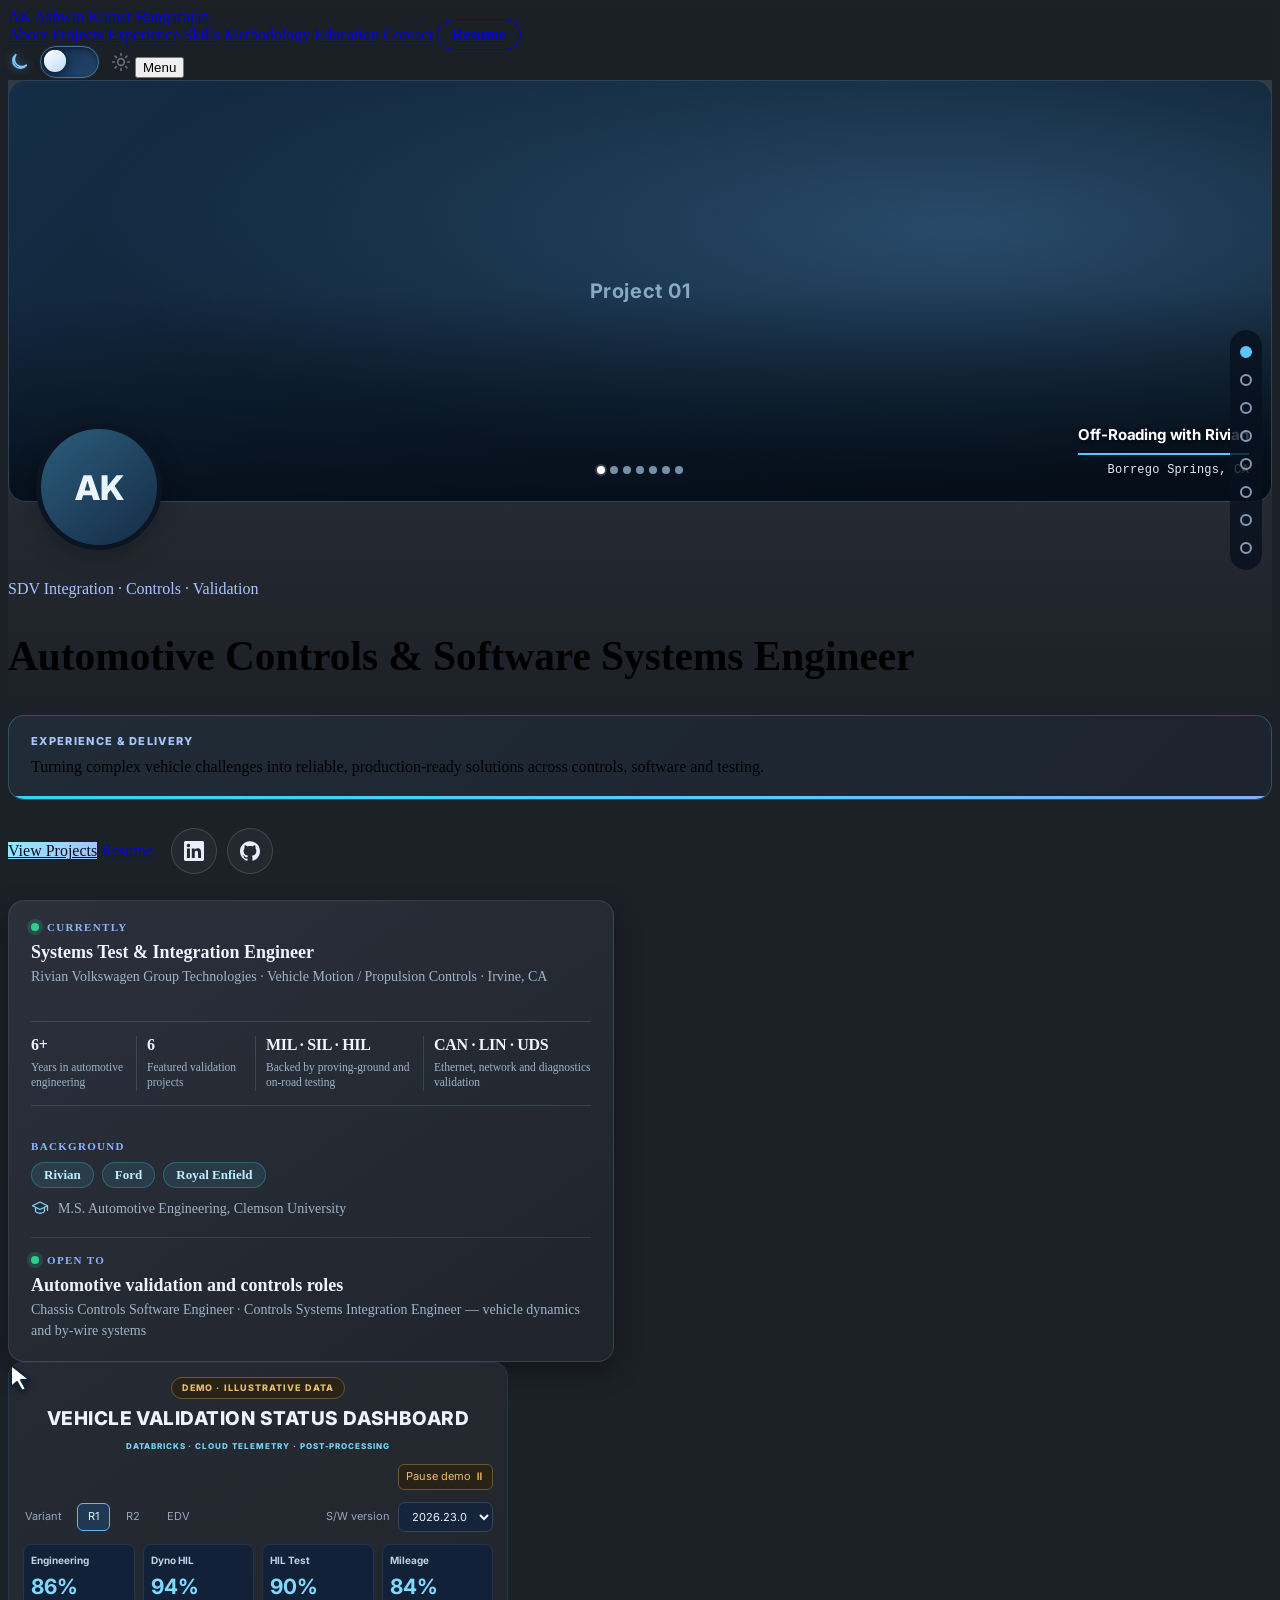
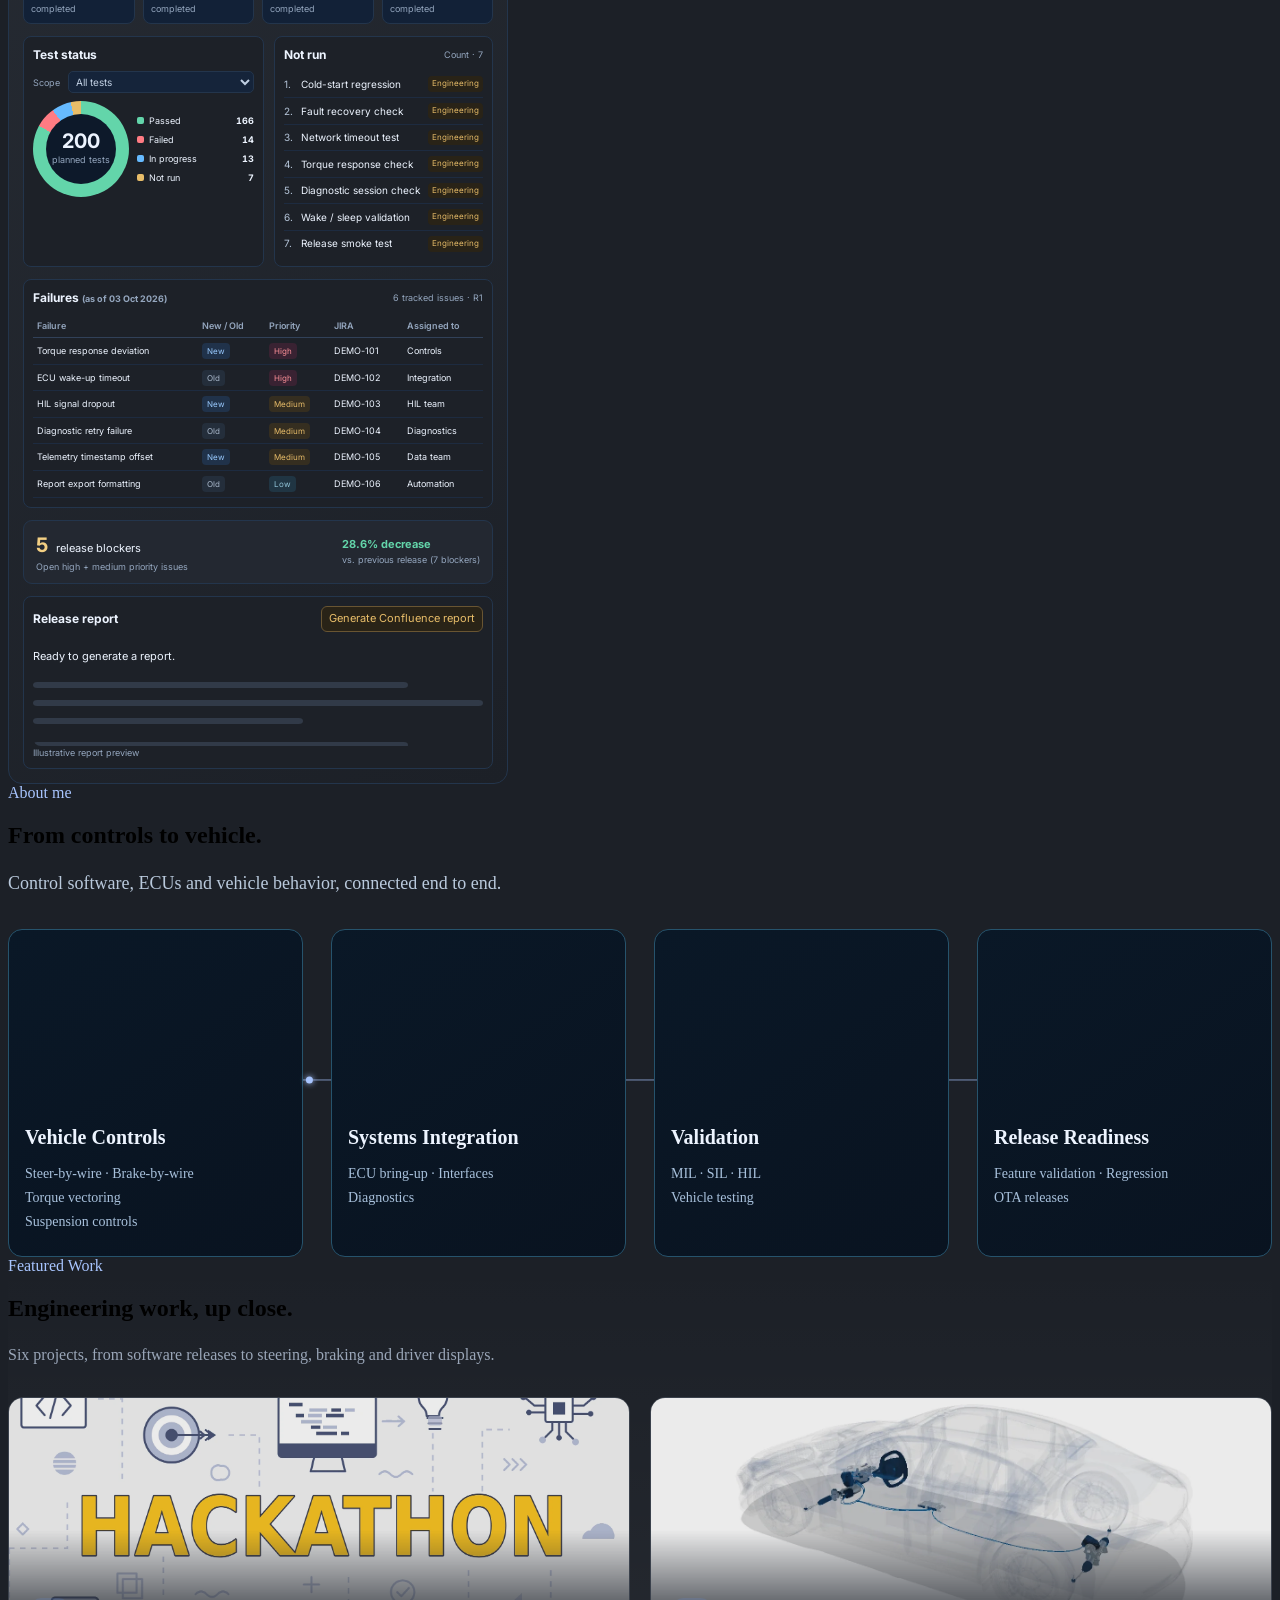
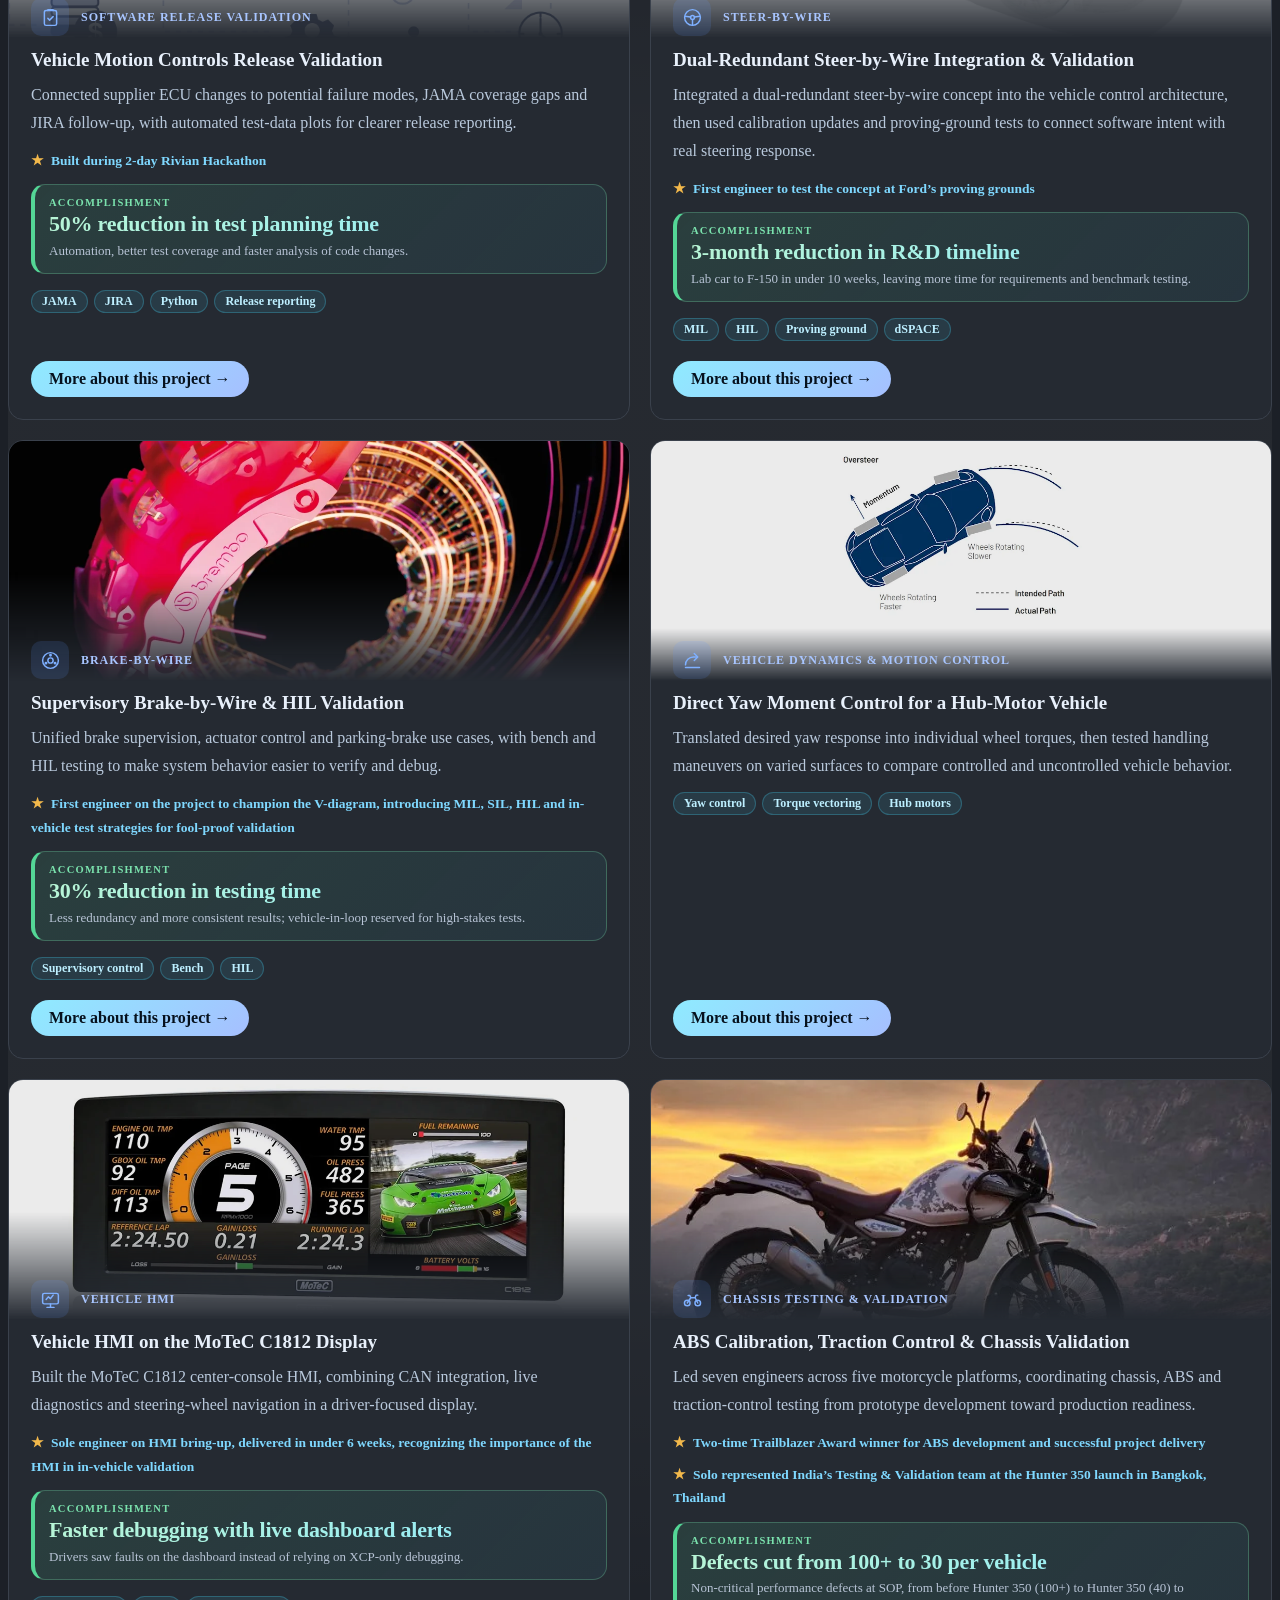
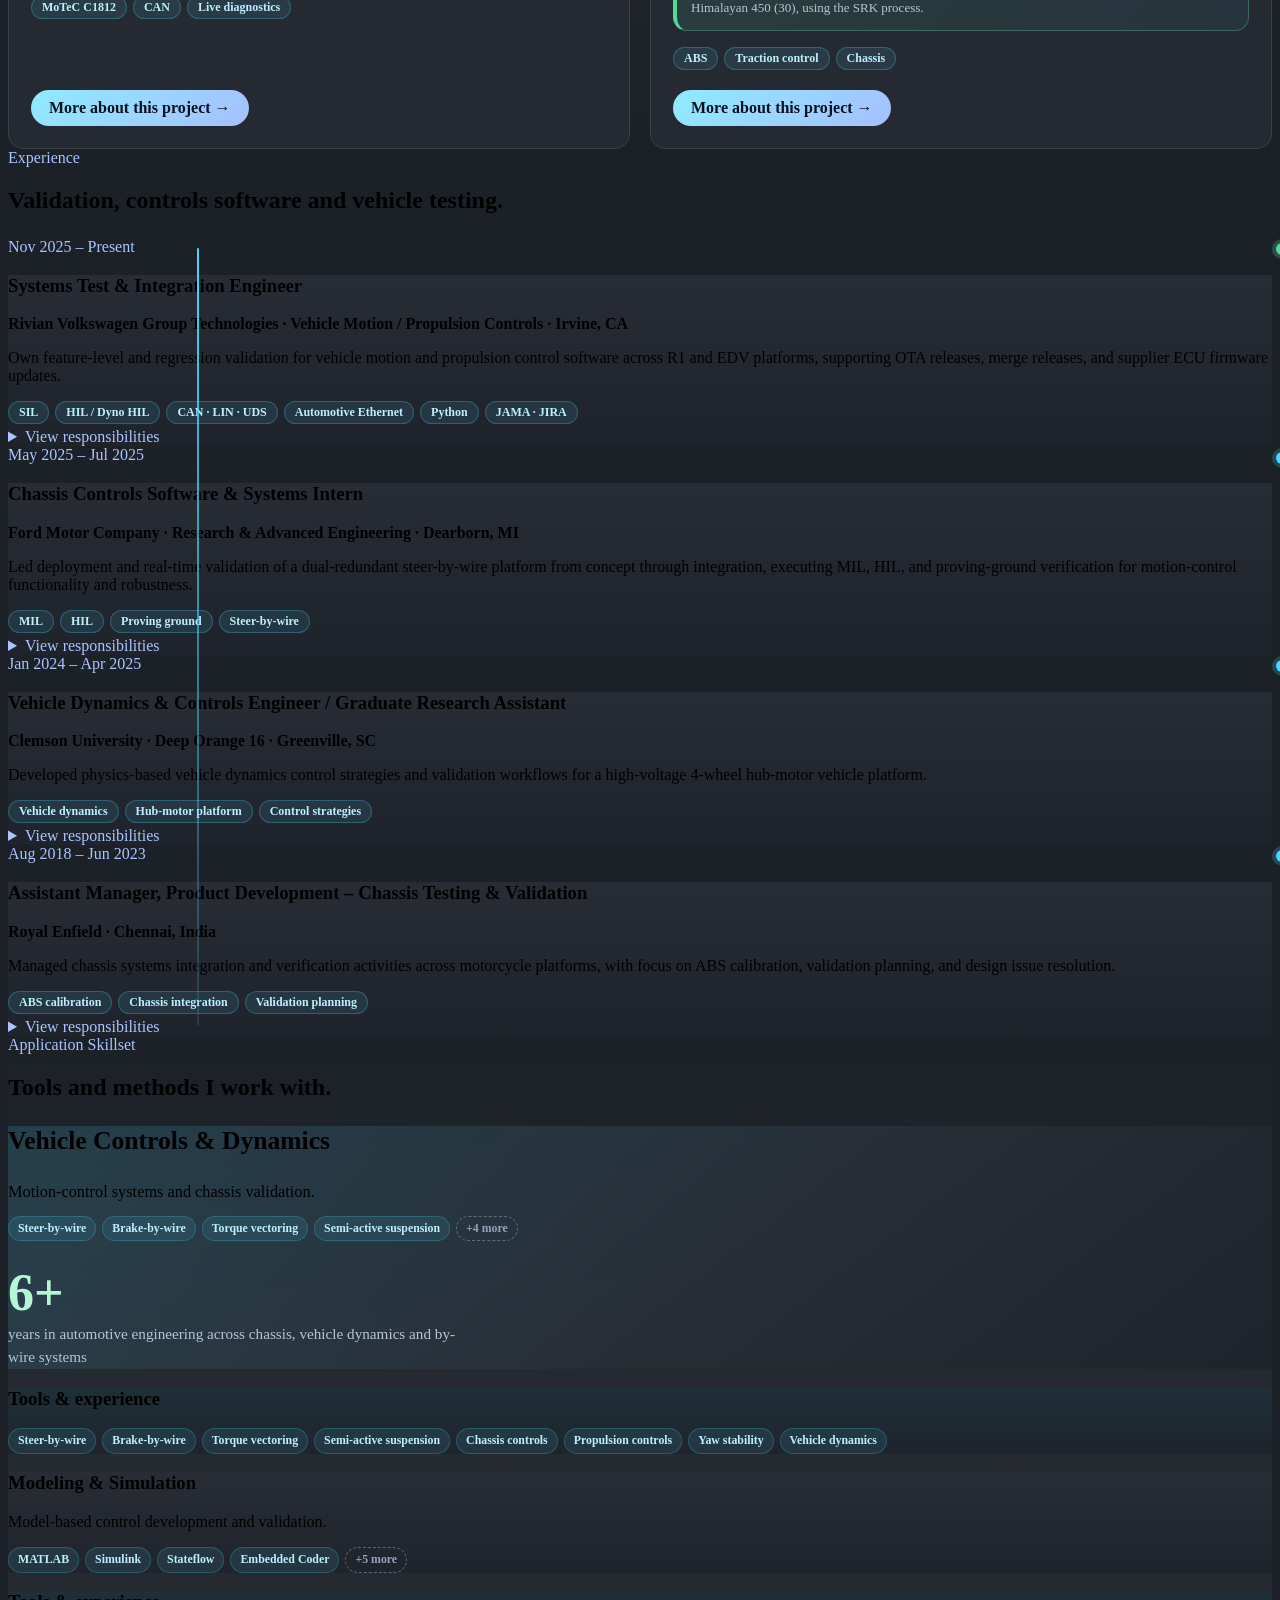
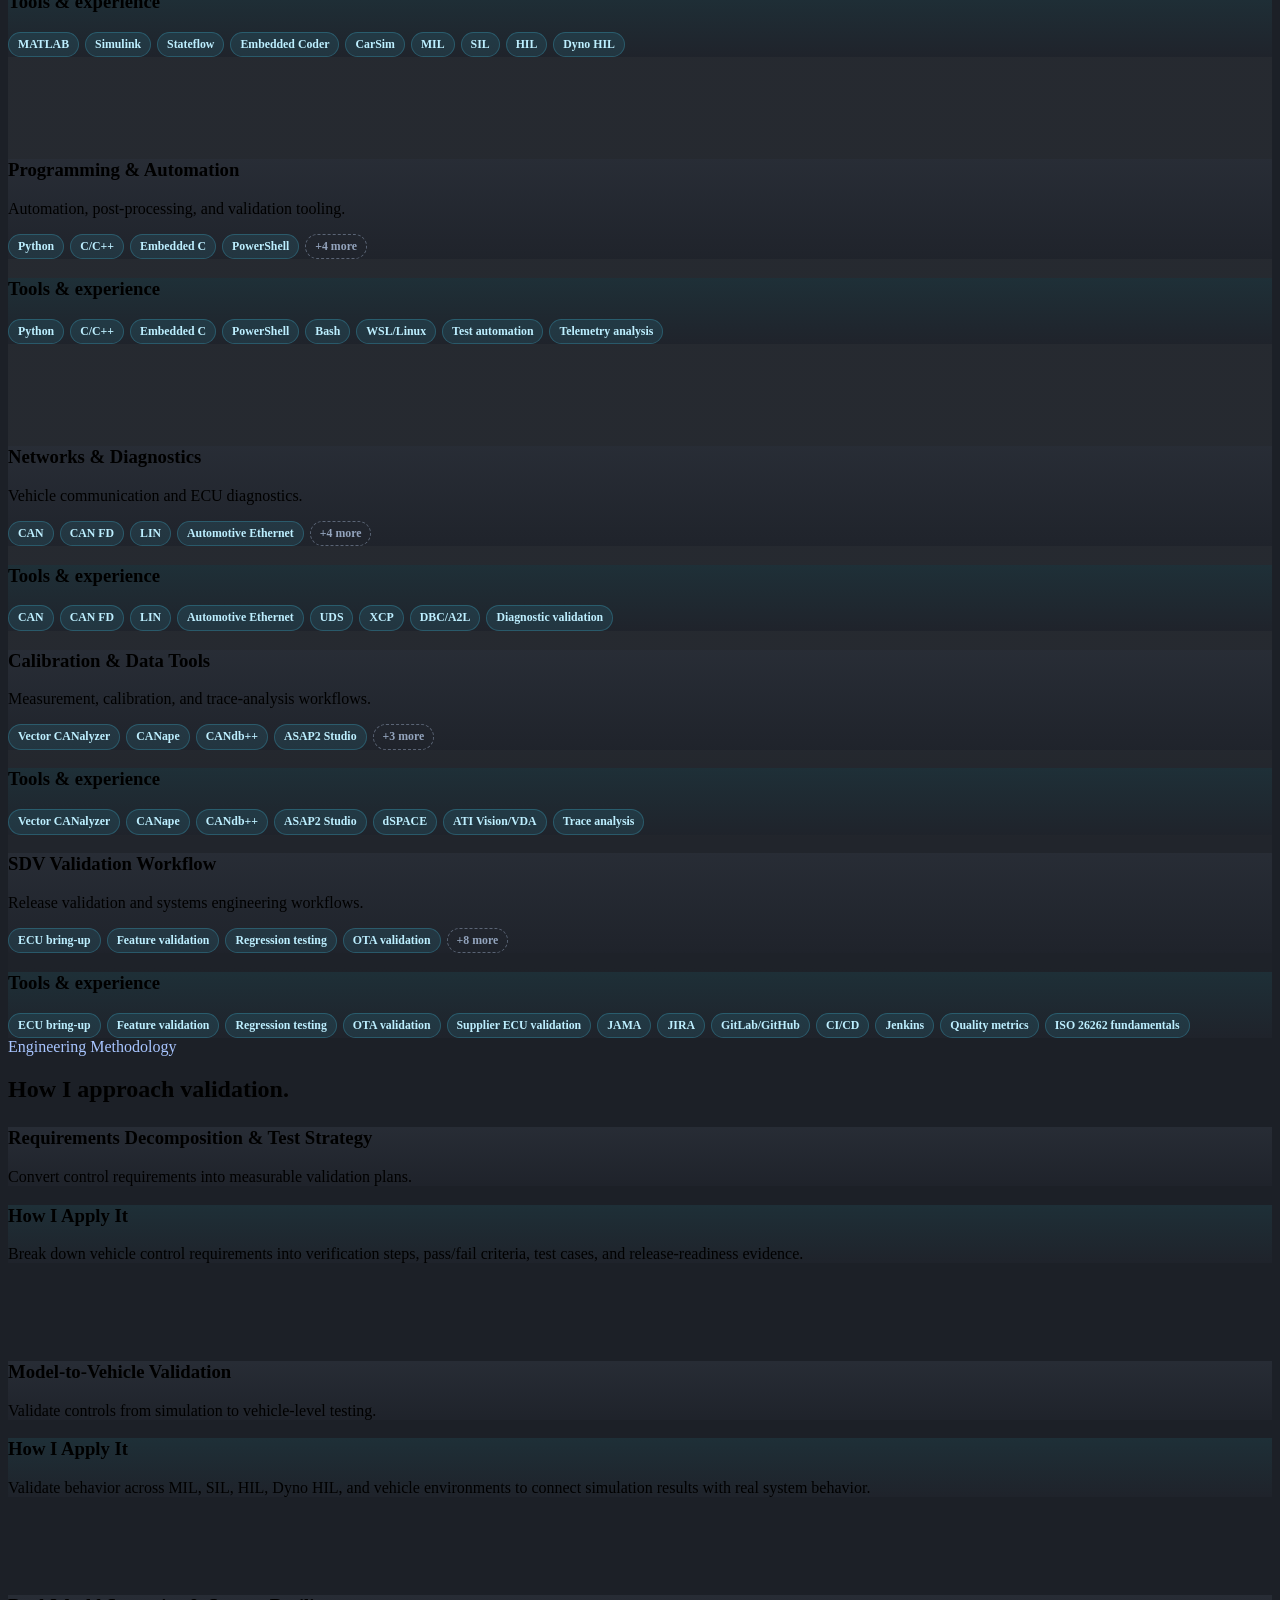
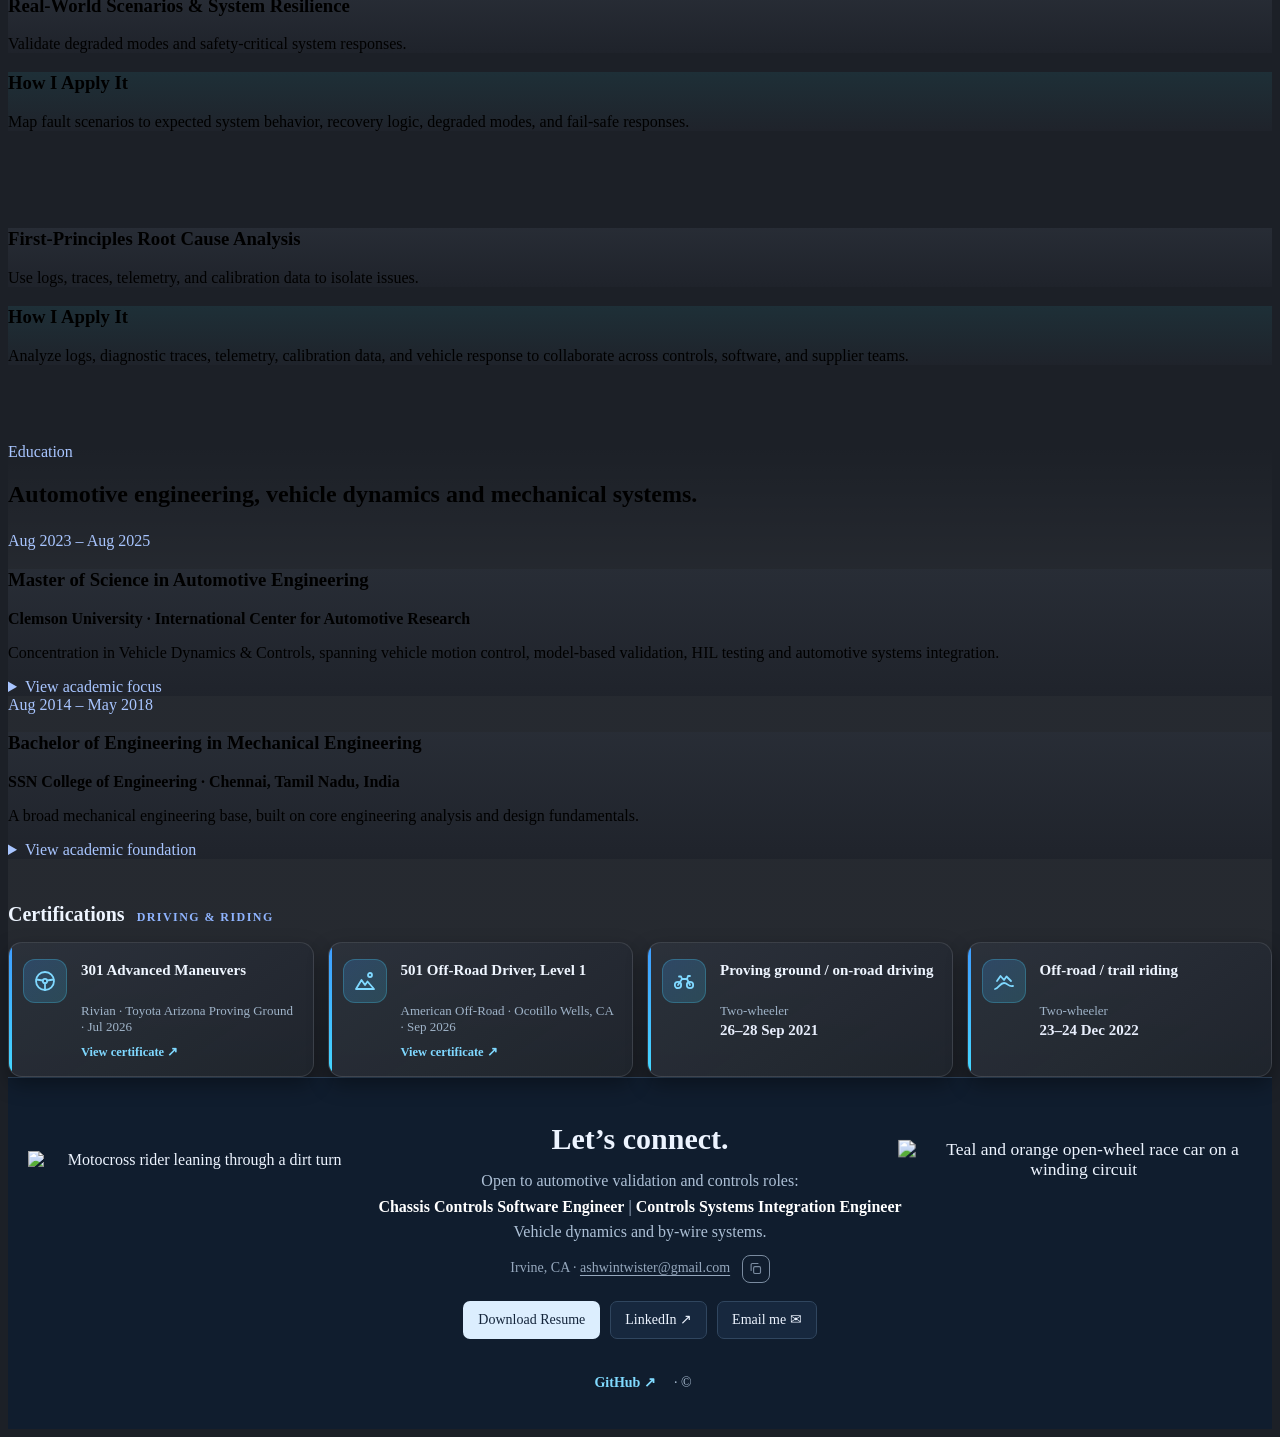
==== commit dd362db8: "Added some fixes - 404 not found, og-image for sharing etc." ====
--- a/index.html
+++ b/index.html
@@ -26,7 +26,7 @@
 
 
 
-  <link rel="stylesheet" href="assets/site.css?v=17d69390" />
+  <link rel="stylesheet" href="assets/site.css?v=f6e83c53" />
   
 
   
@@ -799,8 +799,8 @@
           <ul class="cert-grid">
             <li class="cert-card"><span class="cert-icon" aria-hidden="true"><svg viewBox="0 0 24 24"><circle cx="12" cy="12" r="9"/><circle cx="12" cy="12" r="2.2"/><path d="M12 14.2V21M3.4 10.5l6.4 1M20.6 10.5l-6.4 1"/></svg></span><div><strong>301 Advanced Maneuvers</strong><span>Rivian · Toyota Arizona Proving Ground · Jul 2026</span><a class="cert-view" href="assets/img/cert-301-advanced-maneuvers.webp" target="_blank" rel="noopener noreferrer" aria-label="View 301 Advanced Maneuvers certificate">View certificate ↗</a></div></li>
             <li class="cert-card"><span class="cert-icon" aria-hidden="true"><svg viewBox="0 0 24 24"><path d="M3 20l5.5-9 3.5 5 2.5-3.5L21 20z"/><circle cx="17" cy="6" r="2"/></svg></span><div><strong>501 Off-Road Driver, Level 1</strong><span>American Off-Road · Ocotillo Wells, CA · Sep 2026</span><a class="cert-view" href="assets/img/cert-501-offroad-level1.webp" target="_blank" rel="noopener noreferrer" aria-label="View 501 Level 1 off-road certificate">View certificate ↗</a></div></li>
-            <li class="cert-card"><span class="cert-icon" aria-hidden="true"><svg viewBox="0 0 24 24"><circle cx="6" cy="16" r="3.2"/><circle cx="18" cy="16" r="3.2"/><path d="M6 16l4-6h5l3 6M10 10l-1-2.5H7M15 10l1-3h2"/></svg></span><div><strong>Proving ground / on-road driving</strong><span>Two-wheeler</span></div></li>
-            <li class="cert-card"><span class="cert-icon" aria-hidden="true"><svg viewBox="0 0 24 24"><path d="M3 20c4-1 5-6 9-6s4 4 9 3"/><path d="M5 12l3.5-5L12 11l2.5-3.5L19 12"/></svg></span><div><strong>Off-road / trail riding</strong><span>Two-wheeler</span></div></li>
+            <li class="cert-card"><span class="cert-icon" aria-hidden="true"><svg viewBox="0 0 24 24"><circle cx="6" cy="16" r="3.2"/><circle cx="18" cy="16" r="3.2"/><path d="M6 16l4-6h5l3 6M10 10l-1-2.5H7M15 10l1-3h2"/></svg></span><div><strong>Proving ground / on-road driving</strong><span>Two-wheeler<br><strong class="cert-date">26–28 Sep 2021</strong></span></div></li>
+            <li class="cert-card"><span class="cert-icon" aria-hidden="true"><svg viewBox="0 0 24 24"><path d="M3 20c4-1 5-6 9-6s4 4 9 3"/><path d="M5 12l3.5-5L12 11l2.5-3.5L19 12"/></svg></span><div><strong>Off-road / trail riding</strong><span>Two-wheeler<br><strong class="cert-date">23–24 Dec 2022</strong></span></div></li>
           </ul>
         </div>
 
@@ -1223,7 +1223,7 @@
       title="Project details"></iframe></section>
   <script>
     (() => {
-      const projectPages = {"projects/chassis-testing-validation.html": "<!doctype html><html lang=\"en\"><head><base href=\"__PROJECT_BASE__\" target=\"_top\"><meta charset=\"utf-8\"><meta name=\"viewport\" content=\"width=device-width,initial-scale=1\"><title>ABS Calibration, Traction Control &amp; Chassis Validation | Ashwin Kumar Rangarajan<\/title><meta name=\"description\" content=\"ABS calibration sign-off, braking and traction-control validation, and chassis integration across motorcycle programs, complemented by research vehicle instrumentation and proving-ground testing.\"><link rel=\"preconnect\" href=\"https://fonts.googleapis.com\"><link rel=\"preconnect\" href=\"https://fonts.gstatic.com\" crossorigin><link href=\"https://fonts.googleapis.com/css2?family=Inter:wght@400;600;700;800;900&display=swap\" rel=\"stylesheet\"><style>*{box-sizing:border-box}html{scroll-behavior:smooth;scroll-padding-top:90px}body{margin:0;background:#09121f;color:#e8f0fb;font:16px/1.7 Inter,system-ui,sans-serif}a{color:#84d4fa;text-decoration:none}a:hover{text-decoration:underline}a:focus-visible,button:focus-visible{outline:2px solid #84d4fa;outline-offset:4px}.wrap{width:min(1080px,calc(100% - 40px));margin:auto}.top{position:sticky;top:0;z-index:20;background:#09121f;border-bottom:1px solid #25364b;padding:18px 0}.top .wrap{display:flex;justify-content:space-between;gap:20px;flex-wrap:wrap}.hero{padding:65px 0 40px}.eyebrow{font-size:12px;letter-spacing:.1em;text-transform:uppercase;color:#77cef1;font-weight:700}h1{font-size:clamp(30px,5vw,48px);line-height:1.15;max-width:900px;margin:14px 0 20px;letter-spacing:-.03em}.org{color:#a5b8ce;font-size:14px}.lede{font-size:19px;color:#b9c9dc;max-width:820px}.nav{display:flex;gap:8px;flex-wrap:wrap;margin-top:24px}.nav a,.tag{background:#14243a;border:1px solid #2b415a;border-radius:8px;padding:7px 12px;font-size:12px;color:#cce5f8}.sections{display:grid;grid-template-columns:1fr 1fr;gap:20px;margin-bottom:40px}.panel{background:#0e1c2e;border:1px solid #243a52;border-radius:14px;padding:26px;min-width:0}.panel h2{font-size:22px;line-height:1.35;margin:0 0 16px;letter-spacing:-.015em}.panel ul{padding-left:20px;margin:0}.panel li{padding:0 0 12px;color:#baccdf}.panel li:last-child{padding-bottom:0}.full{grid-column:1/-1}.tags{display:flex;gap:8px;flex-wrap:wrap}.gallery{display:grid;grid-template-columns:repeat(3,minmax(0,1fr));gap:16px}.gallery figure{margin:0}.gallery button{display:block;padding:0;width:100%;border:1px solid #304d67;border-radius:10px;overflow:hidden;background:#13243a;cursor:zoom-in}.gallery img{display:block;width:100%;height:200px;object-fit:cover}.gallery figcaption{font-size:13px;color:#a9bfd4;padding-top:8px}.empty{color:#91a8c0;margin:0}.footer{border-top:1px solid #25364b;padding:25px 0 35px;color:#8fa5be;font-size:13px}dialog{width:min(1000px,92vw);max-height:90vh;border:1px solid #35546e;border-radius:14px;background:#0b1828;color:#fff;padding:16px}dialog::backdrop{background:rgba(0,5,12,.88)}dialog img{width:100%;max-height:75vh;object-fit:contain;display:block}dialog form{text-align:right;margin-bottom:10px}dialog button{background:#203a54;color:#fff;border:1px solid #4a6d8c;border-radius:8px;padding:8px 14px;cursor:pointer}dialog p{font-size:13px;color:#bdd1e4}@media(max-width:700px){.sections{grid-template-columns:1fr}.panel{padding:20px}.hero{padding-top:40px}.gallery{grid-template-columns:1fr 1fr}.wrap{width:calc(100% - 28px)}}@media(max-width:420px){.gallery{grid-template-columns:1fr}}.overview-heading{font-size:16px;color:#81d3f4;margin:0 0 8px}.responsibilities-overview{color:#baccdf;margin:0 0 20px;font-size:15px}.footer-back{display:inline-block;margin-bottom:14px;padding:8px 14px;background:#203e59;border:1px solid #466e91;border-radius:8px;color:#e9f8ff}\n.sections{display:block}.sections>.panel{width:100%;margin:0}.sections>[hidden]{display:none!important}\n.case-study-tabs{display:flex;gap:8px;flex-wrap:wrap;margin-top:24px}\n.case-study-tabs button{font-family:inherit;font-size:13px;font-weight:600;line-height:1.4;padding:10px 14px;border:1px solid #2b415a;border-radius:8px;background:#14243a;color:#cce5f8;cursor:pointer}\n.case-study-tabs button[aria-selected=true]{background:#235880;border-color:#70caf3;color:#fff;box-shadow:0 0 0 1px rgba(112,202,243,.15)}\n.case-study-tabs button:hover{background:#244765}\n.case-study-tabs button:focus-visible{outline:2px solid #84d4fa;outline-offset:3px}\n.panel[role=tabpanel]:focus-visible{outline:2px solid #84d4fa;outline-offset:4px}\nbody{font-family:Inter,system-ui,sans-serif;font-size:16px;line-height:1.7}\n<\/style><link rel=\"stylesheet\" href=\"../assets/styles.css\"><style>\n/* Reuse the homepage typography and buttons; keep project layout scoped. */\n.case-study-tabs button{font:inherit;cursor:pointer}\n.case-study-tabs button[aria-selected=\"true\"]{background:#235880;border-color:#70caf3;color:#fff;box-shadow:0 0 0 2px rgba(112,202,243,.22)}\n.case-study-tabs button[aria-selected=\"true\"]:hover{background:#235880}\n.sections{display:block}.sections>.panel{width:100%;margin:0}\n.sections>[hidden]{display:none!important}\n.panel p,.panel li,.lede,.responsibilities-overview{font-size:inherit;line-height:inherit}\n<\/style><style id=\"remove-repeated-tab-headings\">.sections > .panel > h2{display:none!important}<\/style>\n<style>#gallery-viewer{width:min(1100px,94vw);max-width:94vw;box-sizing:border-box}.gallery-stage{display:grid;grid-template-columns:42px minmax(0,1fr) 42px;gap:12px;align-items:center}#gallery-media img,#gallery-media video{display:block;width:100%;height:min(68vh,680px);object-fit:contain}#gallery-media iframe{display:block;width:100%;height:min(65vh,620px);border:0}#gallery-prev,#gallery-next{height:48px;border:1px solid #45617d;border-radius:10px;background:#14243a;color:#fff;font-size:24px;cursor:pointer}#gallery-position{text-align:center;color:#9bb3cb;font-size:12px}.gallery-video-preview{height:220px;display:flex;flex-direction:column;align-items:center;justify-content:center;gap:16px;background:linear-gradient(135deg,#183650,#0b1728);color:#62ceff;font-size:48px}.gallery-video-preview span{font:600 14px Inter,system-ui,sans-serif}@media(max-width:600px){.gallery-stage{grid-template-columns:30px minmax(0,1fr) 30px;gap:5px}#gallery-prev,#gallery-next{font-size:18px}}<\/style><style>.project-skill-icons{display:flex;flex-wrap:wrap;gap:22px;align-items:center;padding:8px}.project-skill-icon{margin:0;width:112px;height:96px;display:grid;place-items:center;padding:0;border-radius:12px;background:#fff;border:1px solid #d7e2ed;box-sizing:border-box;transition:transform .2s,box-shadow .2s}.project-skill-icon:hover{transform:translateY(-3px);box-shadow:0 6px 18px #0004}.project-skill-icon img{display:block;width:80%;height:80%;object-fit:contain}@media(max-width:600px){.project-skill-icons{gap:14px}.project-skill-icon{width:92px;height:82px;padding:0}}<\/style><style id=\"gallery-media-layout-fix\">#gallery-prev{grid-column:1;grid-row:1}#gallery-media{grid-column:2;grid-row:1;min-width:0;width:100%}#gallery-next{grid-column:3;grid-row:1}.gallery-stage.single-item{grid-template-columns:minmax(0,1fr)}.gallery-stage.single-item #gallery-media{grid-column:1}#gallery-media iframe{width:100%;height:auto;aspect-ratio:16/9;max-height:70vh;display:block}#gallery-prev[hidden],#gallery-next[hidden]{display:none!important}<\/style><style id=\"project-theme-correction\">\n:root{--project-bg:#09121f;--project-panel:#101f32;--project-ink:#e8f0fb;--project-muted:#b9c9dc;--project-line:#30455f;--project-accent:#84d4fa;--project-tab:#14243a;--project-selected:#235880;--project-selected-ink:#fff}\nhtml[data-theme=\"light\"]{color-scheme:light;--project-bg:#f4f8fc;--project-panel:#fff;--project-ink:#17344e;--project-muted:#496277;--project-line:#ccdde9;--project-accent:#0879b5;--project-tab:#eaf3fb;--project-selected:#17344e;--project-selected-ink:#fff}\nbody{background:var(--project-bg)!important;color:var(--project-ink)!important}\n.top,.footer,.panel,.card,dialog{background:var(--project-panel)!important;color:var(--project-ink)!important;border-color:var(--project-line)!important}\nh1,h2,h3,h4,strong{color:var(--project-ink)!important}p,li,.org,.lede,.empty,figcaption,.responsibilities-overview{color:var(--project-muted)!important}\na,.kicker,.eyebrow{color:var(--project-accent)}\n.case-study-tabs button{background:var(--project-tab)!important;color:var(--project-ink)!important;border:1px solid var(--project-line)!important;box-shadow:none!important}\n.case-study-tabs button[aria-selected=\"true\"]{background:var(--project-selected)!important;color:var(--project-selected-ink)!important;border-color:var(--project-selected)!important}\n.project-skill-icon,.tag,.tags span{background:var(--project-tab)!important;color:var(--project-ink)!important;border-color:var(--project-line)!important}\n.flow-step{background:var(--project-tab)!important;border:1px solid var(--project-line)!important;border-radius:10px;padding:12px;min-width:0}\n.flow-step svg{width:26px;height:26px;color:var(--project-accent)}.flow-step small{display:none}.flow-step strong{display:block;font-size:13px}.flow-step p{font-size:12px}\n.validation-flow{display:grid;grid-template-columns:repeat(4,minmax(0,1fr));gap:10px;margin:20px 0}.tags{display:flex;flex-wrap:wrap;gap:8px}.tag{padding:5px 9px;border-radius:18px;font-size:12px}.background-story{margin:22px 0 0;padding-top:18px;border-top:1px solid var(--project-line)}\n@media(max-width:550px){.validation-flow{grid-template-columns:repeat(2,minmax(0,1fr))}}\n<\/style><script>try{document.documentElement.dataset.theme=localStorage.getItem('portfolio-theme-v2')==='light'?'light':'dark'}catch(e){}<\/script><style id=\"project-theme-toggle-style\">\n.project-theme-control{display:flex;justify-content:flex-end;padding:12px 20px;position:sticky;top:0;z-index:25;background:var(--project-bg,#09121f)}\nhtml[data-theme=\"light\"] .project-theme-control{background:var(--project-bg,#f4f8fc)}\n.project-theme-button{display:inline-flex;align-items:center;gap:9px;border:1px solid var(--project-line,#30455f);border-radius:24px;padding:9px 15px;background:var(--project-tab,#14243a);color:var(--project-ink,#e8f0fb);font:600 13px/1.4 Inter,system-ui,sans-serif;cursor:pointer;min-height:42px}\nhtml[data-theme=\"light\"] .project-theme-button{background:var(--project-tab,#eaf3fb);color:var(--project-ink,#17344e);border-color:var(--project-line,#ccdde9)}\n.project-theme-button:focus-visible{outline:2px solid currentColor;outline-offset:4px}.project-theme-button .theme-track{width:30px;height:16px;border-radius:12px;background:#557691;position:relative}.project-theme-button .theme-knob{position:absolute;width:12px;height:12px;top:2px;left:2px;border-radius:50%;background:#fff;transition:transform .2s}\nhtml[data-theme=\"light\"] .project-theme-button .theme-knob{transform:translateX(14px)}\n@media(prefers-reduced-motion:reduce){.project-theme-button .theme-knob{transition:none}}\n<\/style><style id=\"portfolio-theme-switch-refinement\">\n    /* Only the interior switch is pill-shaped; no enclosing oval. */\n    .portfolio-theme-toggle,\n    html[data-theme=\"light\"] .portfolio-theme-toggle {\n      padding: 2px 0 !important;\n      gap: 11px !important;\n      border: 0 !important;\n      border-radius: 0 !important;\n      background: transparent !important;\n      box-shadow: none !important;\n      display: inline-flex;\n      align-items: center;\n      cursor: pointer;\n    }\n\n    .portfolio-theme-toggle:hover,\n    html[data-theme=\"light\"] .portfolio-theme-toggle:hover {\n      background: transparent !important;\n      border: 0 !important;\n    }\n\n    .portfolio-theme-toggle .theme-symbol {\n      width: 21px;\n      height: 21px;\n      display: inline-flex;\n      align-items: center;\n      justify-content: center;\n      opacity: .44;\n      transition: color .25s, opacity .25s, filter .25s;\n    }\n\n    .portfolio-theme-toggle .theme-symbol svg {\n      width: 20px;\n      height: 20px;\n      display: block;\n    }\n\n    .portfolio-theme-toggle .theme-moon {\n      color: #7fcaff;\n      opacity: 1;\n      filter: drop-shadow(0 0 5px #60baff80);\n    }\n\n    .portfolio-theme-toggle .theme-sun {\n      color: #a3adc0;\n      opacity: .55;\n    }\n\n    html[data-theme=\"light\"] .portfolio-theme-toggle .theme-moon {\n      color: #71849a;\n      opacity: .48;\n      filter: none;\n    }\n\n    html[data-theme=\"light\"] .portfolio-theme-toggle .theme-sun {\n      color: #d88b0b;\n      opacity: 1;\n      filter: drop-shadow(0 0 4px #f3b34080);\n    }\n\n    .portfolio-theme-toggle .theme-switch-track {\n      width: 57px;\n      height: 30px;\n      position: relative;\n      border-radius: 999px;\n      background: linear-gradient(135deg, #132c49, #23466c) !important;\n      border: 1px solid #47749b !important;\n      box-shadow: inset 0 2px 5px #06101f99, 0 0 0 1px #ffffff0a;\n      transition: background .3s, border-color .3s, box-shadow .3s;\n    }\n\n    .portfolio-theme-toggle .theme-switch-thumb {\n      top: 3px;\n      left: 3px;\n      width: 22px;\n      height: 22px;\n      background: linear-gradient(145deg, #ffffff, #bfdaf9) !important;\n      box-shadow: 0 2px 7px #0008, inset 0 1px 1px #fff;\n      transition: transform .38s cubic-bezier(.2, .85, .2, 1), background .3s;\n    }\n\n    html[data-theme=\"light\"] .portfolio-theme-toggle .theme-switch-track {\n      background: linear-gradient(135deg, #9fe0ff, #5db9f5) !important;\n      border-color: #499bd4 !important;\n      box-shadow: inset 0 1px 4px #2675a64d, 0 1px 4px #7fb6d54a;\n    }\n\n    html[data-theme=\"light\"] .portfolio-theme-toggle .theme-switch-thumb {\n      transform: translateX(27px);\n      background: linear-gradient(145deg, #ffffff, #e9f5ff) !important;\n      box-shadow: 0 2px 6px #34698755, inset 0 1px 1px #fff;\n    }\n\n    .portfolio-theme-toggle:focus-visible {\n      outline: 2px solid #40c8ff !important;\n      outline-offset: 5px;\n      border-radius: 5px !important;\n    }\n\n    @media(max-width:650px) {\n\n      .portfolio-theme-toggle,\n      html[data-theme=\"light\"] .portfolio-theme-toggle {\n        gap: 7px !important;\n      }\n    }\n\n    @media(prefers-reduced-motion:reduce) {\n\n      .portfolio-theme-toggle .theme-switch-thumb,\n      .portfolio-theme-toggle .theme-symbol {\n        transition: none !important;\n      }\n    }\n  .portfolio-theme-toggle .theme-switch-thumb{position:absolute;border-radius:50%;transform:translateX(0)}\nhtml[data-theme=\"light\"] .portfolio-theme-toggle .theme-switch-thumb{transform:translateX(27px)}\n.portfolio-theme-toggle{min-height:44px}.portfolio-theme-toggle:focus-visible{outline:2px solid #489eda;outline-offset:5px}\n@media(prefers-reduced-motion:reduce){.portfolio-theme-toggle *{transition:none!important}}\n<\/style><style id=\"cornflower-section-labels\">\nhtml{--section-label-color:#A8C5FF}\nhtml[data-theme=\"light\"]{--section-label-color:#315DC4}\nhtml body .kicker,html body .eyebrow,html body #projects .featured-story-category,html body .story-kicker,html body .hero-intro-slide::before{color:var(--section-label-color)!important}\n<\/style><style id=\"project-page-theme\">html body{font-family:Inter,system-ui,sans-serif;position:relative;min-height:100vh;line-height:1.65}\nhtml:not([data-theme=\"light\"]) body{background:#1c2027!important;color:#e8eefb!important}\nhtml[data-theme=\"light\"] body{background:#f4f7fb!important;color:#17344e!important}\nhtml:not([data-theme=\"light\"]) body::before{content:\"\";position:absolute;inset:0 0 auto 0;height:560px;z-index:-1;pointer-events:none;background:linear-gradient(180deg,#343b46 0%,#2d333d 45%,rgba(28,32,39,0) 100%)}\nhtml[data-theme=\"light\"] body::before{content:\"\";position:absolute;inset:0 0 auto 0;height:460px;z-index:-1;pointer-events:none;background:linear-gradient(180deg,#d6e6f8 0%,rgba(244,247,251,0) 100%)}\n/* header, same look as the main page */\nhtml body .top{position:sticky;top:0;z-index:30;padding:0!important;backdrop-filter:blur(16px);-webkit-backdrop-filter:blur(16px)}\nhtml:not([data-theme=\"light\"]) body .top{background:rgba(22,26,32,.85)!important;border-bottom:1px solid rgba(255,255,255,.08)!important}\nhtml[data-theme=\"light\"] body .top{background:rgba(255,255,255,.95)!important;border-bottom:1px solid #cfdaea!important}\n.top .top-inner{height:68px;display:flex!important;flex-wrap:nowrap!important;align-items:center;justify-content:space-between;gap:16px}\n.brand{display:flex;align-items:center;gap:10px;font-weight:800;text-decoration:none!important;color:inherit!important;min-width:0}\nhtml:not([data-theme=\"light\"]) .brand{color:#e8eefb!important}\nhtml[data-theme=\"light\"] .brand{color:#173450!important}\n.brand-mark{flex:none;width:36px;height:36px;border-radius:12px;background:linear-gradient(135deg,#45d9ff,#6692ff);display:grid;place-items:center;color:#06111d;font-weight:900;font-size:14px}\n.top-actions{display:flex;align-items:center;gap:18px;flex:none}\n.back-pill{padding:6px 14px;border:1px solid currentColor;border-radius:999px;font-weight:700;font-size:14px;text-decoration:none!important;white-space:nowrap}\nhtml:not([data-theme=\"light\"]) .back-pill{color:#cfe3f7!important}\nhtml[data-theme=\"light\"] .back-pill{color:#173450!important}\n.back-pill:hover{border-color:#45d9ff}\n.top-actions .portfolio-theme-toggle{position:static!important;margin:0!important}\n/* title block */\nhtml body .hero{padding:56px 0 30px}\nhtml body .eyebrow{font-size:14px;letter-spacing:.1em;font-weight:900}\nhtml:not([data-theme=\"light\"]) .eyebrow{color:#8fb4ff!important}\nhtml[data-theme=\"light\"] .eyebrow{color:#2f5fd0!important}\nhtml body h1{font-weight:800;letter-spacing:-.035em}\nhtml:not([data-theme=\"light\"]) h1{color:#eef5ff!important}\nhtml[data-theme=\"light\"] h1{color:#152d46!important}\nhtml:not([data-theme=\"light\"]) .org{color:#9fb3c8!important}\nhtml[data-theme=\"light\"] .org{color:#496277!important}\n/* tabs */\nhtml body .project-tab{border-radius:999px!important;padding:9px 20px!important;font-weight:700;font-size:14px;border:1px solid!important;cursor:pointer;transition:transform .2s ease,box-shadow .2s ease}\nhtml:not([data-theme=\"light\"]) .project-tab{background:#252a32!important;border-color:#3a414c!important;color:#cfdae8!important}\nhtml[data-theme=\"light\"] .project-tab{background:#fff!important;border-color:#ccdde9!important;color:#17344e!important}\nhtml body .project-tab[aria-selected=\"true\"]{background:linear-gradient(135deg,#8febff,#a6bfff)!important;border-color:transparent!important;color:#06111d!important}\n.project-tab:hover{transform:translateY(-2px)}\n/* cards */\nhtml body .panel,html body .card{border-radius:16px!important;padding:26px}\nhtml:not([data-theme=\"light\"]) .panel,html:not([data-theme=\"light\"]) .card{background:#252a32!important;border:1px solid #3a414c!important;box-shadow:0 14px 36px rgba(0,0,0,.28)!important;color:#c9d6e6}\nhtml[data-theme=\"light\"] .panel,html[data-theme=\"light\"] .card{background:#fff!important;border:1px solid #ccdde9!important;box-shadow:0 12px 30px rgba(23,52,80,.08)!important;color:#3f566b}\n.panel li::marker{color:#45d9ff}\nhtml[data-theme=\"light\"] .panel li::marker{color:#0879b5}\nhtml:not([data-theme=\"light\"]) .panel li{color:#c9d6e6!important}\nhtml[data-theme=\"light\"] .panel li{color:#3f566b!important}\nhtml:not([data-theme=\"light\"]) .panel h2,html:not([data-theme=\"light\"]) .panel h3{color:#eef5ff!important}\nhtml[data-theme=\"light\"] .panel h2,html[data-theme=\"light\"] .panel h3{color:#152d46!important}\nhtml body .tag{border-radius:999px!important;font-weight:700}\nhtml:not([data-theme=\"light\"]) .tag{background:rgba(69,217,255,.1)!important;border:1px solid rgba(69,217,255,.28)!important;color:#bdefff!important}\nhtml[data-theme=\"light\"] .tag{background:#e6eefb!important;border:1px solid #c8dbe9!important;color:#1f4f87!important}\nhtml body .gallery button{border-radius:12px!important}\nhtml:not([data-theme=\"light\"]) .gallery button{background:#252a32!important;border-color:#3a414c!important}\nhtml[data-theme=\"light\"] .gallery button{background:#fff!important;border-color:#ccdde9!important}\nhtml:not([data-theme=\"light\"]) .gallery figcaption{color:#9fb3c8!important}\nhtml[data-theme=\"light\"] .gallery figcaption{color:#496277!important}\n/* previous / next */\n.proj-pager{display:flex;gap:14px;flex-wrap:wrap;margin:10px 0 56px}\n.pager-card{flex:1 1 260px;padding:16px 18px;border-radius:16px;border:1px solid;text-decoration:none!important;transition:transform .2s ease,box-shadow .2s ease,border-color .2s ease}\n.pager-card.next{text-align:right}\nhtml:not([data-theme=\"light\"]) .pager-card{background:#252a32;border-color:#3a414c}\nhtml[data-theme=\"light\"] .pager-card{background:#fff;border-color:#ccdde9;box-shadow:0 8px 22px rgba(23,52,80,.06)}\n.pager-card:hover{transform:translateY(-2px);border-color:#45d9ff;box-shadow:0 14px 30px rgba(0,0,0,.2)}\n.pager-dir{display:block;font-size:12px;letter-spacing:.08em;text-transform:uppercase;font-weight:800}\nhtml:not([data-theme=\"light\"]) .pager-dir{color:#7fd8ff}\nhtml[data-theme=\"light\"] .pager-dir{color:#2f5fd0}\n.pager-title{display:block;margin-top:4px;font-weight:700}\nhtml:not([data-theme=\"light\"]) .pager-title{color:#eef5ff}\nhtml[data-theme=\"light\"] .pager-title{color:#152d46}\n/* footer */\nhtml body .footer{border-top:1px solid}\nhtml:not([data-theme=\"light\"]) .footer{background:#20252d!important;border-color:rgba(255,255,255,.08)!important;color:#9fb3c8!important}\nhtml[data-theme=\"light\"] .footer{background:#eaf1f8!important;border-color:#d0ddeb!important;color:#456078!important}\nhtml body .footer-back{border-radius:999px!important;font-weight:700}\nhtml:not([data-theme=\"light\"]) .footer-back{background:#252a32!important;border-color:#3a414c!important;color:#cfe3f7!important}\nhtml[data-theme=\"light\"] .footer-back{background:#fff!important;border-color:#ccdde9!important;color:#173450!important}\nhtml:not([data-theme=\"light\"]) dialog{background:#1c2027!important;border-color:#3a414c!important}\n@media(max-width:560px){.brand-name{display:none}.top .top-inner{height:60px}.top-actions{gap:12px}.pager-card.next{text-align:left}}\n<\/style><style id=\"accomplishment-tile\">.accomplishment{display:flex;flex-direction:column;gap:3px;margin:18px 0 6px;padding:14px 16px 15px;max-width:640px;border-radius:14px;border:1px solid rgba(123,227,174,.28);border-left:4px solid #54d696;background:linear-gradient(135deg,rgba(84,214,150,.12),rgba(69,217,255,.06))}.accomplishment .acc-label{font-size:10.5px;font-weight:700;letter-spacing:.12em;text-transform:uppercase;color:#7be3ae}.accomplishment .acc-num{font-size:24px;line-height:1.25;font-weight:800;letter-spacing:-.01em;background:linear-gradient(135deg,#b8f5d5,#8febff);-webkit-background-clip:text;background-clip:text;color:transparent}.accomplishment .acc-cap{font-size:14px;line-height:1.55;color:var(--project-muted,#b9c9dc)}html[data-theme=\"light\"] .accomplishment{border-color:#bfe8d3;border-left-color:#2fa56c;background:linear-gradient(135deg,#eaf8f1,#eef6ff)}html[data-theme=\"light\"] .accomplishment .acc-label{color:#17643f}html[data-theme=\"light\"] .accomplishment .acc-num{background:linear-gradient(135deg,#17643f,#1f5fbf);-webkit-background-clip:text;background-clip:text;color:transparent}html[data-theme=\"light\"] .accomplishment .acc-cap{color:#496277}@media print{.accomplishment .acc-num{background:none;color:#000;-webkit-text-fill-color:#000}}<\/style><style id=\"pager-refresh\">.skip-link{position:absolute;left:12px;top:-60px;z-index:100;padding:10px 16px;border-radius:999px;background:linear-gradient(135deg,#8febff,#a6bfff);color:#06111d!important;font-weight:700;text-decoration:none!important;transition:top .15s ease}.skip-link:focus{top:12px;outline:3px solid #fff;outline-offset:2px}html:root a.footer-back{display:inline-flex;align-items:center;gap:6px;padding:9px 18px!important;border:0!important;border-radius:999px!important;background:linear-gradient(135deg,#8febff,#a6bfff)!important;color:#06111d!important;font-weight:700;text-decoration:none!important;transition:transform .2s ease,box-shadow .2s ease}html:root a.footer-back:hover{transform:translateY(-2px);box-shadow:0 8px 22px rgba(69,217,255,.3)}html:root a.footer-back:focus-visible{outline:3px solid #fff;outline-offset:3px;box-shadow:0 0 0 6px rgba(69,217,255,.55)}html[data-theme=\"light\"]:root a.footer-back:focus-visible{outline-color:#17344e;box-shadow:none}.pager-card:hover{border-color:#8febff;box-shadow:0 12px 30px rgba(69,217,255,.18)}.pager-card:focus-visible{outline:3px solid #8febff;outline-offset:3px}html[data-theme=\"light\"] .pager-card:hover{border-color:#0879b5;box-shadow:0 12px 28px rgba(8,121,181,.16)}.pager-dir{transition:letter-spacing .2s ease}.pager-card:hover .pager-dir{letter-spacing:.16em}@media(prefers-reduced-motion:reduce){.pager-card:hover .pager-dir{letter-spacing:inherit}}<\/style><\/head><body><a class=\"skip-link\" href=\"#main\" onclick=\"document.getElementById('main').focus();return false\">Skip to main content<\/a><header class=\"top\"><div class=\"wrap top-inner\"><a class=\"brand\" href=\"../index.html\"><span class=\"brand-mark\">AK<\/span><span class=\"brand-name\">Ashwin Kumar Rangarajan<\/span><\/a><div class=\"top-actions\"><a class=\"back-pill\" href=\"../index.html#projects\">← Back to Projects<\/a><button class=\"portfolio-theme-toggle project-theme-button\" id=\"portfolio-theme-toggle\" type=\"button\" role=\"switch\"\n        aria-label=\"Light mode\" aria-checked=\"false\" title=\"Toggle light and dark mode\">\n        <span class=\"theme-symbol theme-moon\" aria-hidden=\"true\"><svg viewBox=\"0 0 24 24\" fill=\"none\"\n            stroke=\"currentColor\" stroke-width=\"2\" stroke-linecap=\"round\" stroke-linejoin=\"round\">\n            <path d=\"M20.8 15.8A9 9 0 0 1 8.2 3.2 9 9 0 1 0 20.8 15.8Z\" />\n          <\/svg><\/span>\n        <span class=\"theme-switch-track\" aria-hidden=\"true\"><span class=\"theme-switch-thumb\"><\/span><\/span>\n        <span class=\"theme-symbol theme-sun\" aria-hidden=\"true\"><svg viewBox=\"0 0 24 24\" fill=\"none\"\n            stroke=\"currentColor\" stroke-width=\"2\" stroke-linecap=\"round\">\n            <circle cx=\"12\" cy=\"12\" r=\"4\" />\n            <path\n              d=\"M12 2v2m0 16v2M4.93 4.93l1.42 1.42m11.3 11.3 1.42 1.42M2 12h2m16 0h2M4.93 19.07l1.42-1.42m11.3-11.3 1.42-1.42\" />\n          <\/svg><\/span>\n      <\/button><\/div><\/div><\/header><main class=\"wrap\" id=\"main\" tabindex=\"-1\"><div class=\"hero\"><span class=\"eyebrow\">Vehicle Testing · Chassis Validation<\/span><h1>ABS Calibration, Traction Control &amp; Chassis Validation<\/h1><p class=\"org\">Royal Enfield · Chennai, India / Clemson University · Greenville, SC<\/p><div class=\"accomplishment\"><span class=\"acc-label\">Accomplishment<\/span><strong class=\"acc-num\">Defects cut from 100+ to 30 per vehicle<\/strong><span class=\"acc-cap\">Non-critical performance defects at SOP, from before Hunter 350 (100+) to Hunter 350 (40) to Himalayan 450 (30), using the SRK process.<\/span><\/div><div class=\"case-study-tabs\" role=\"tablist\" aria-label=\"Project sections\"><button class=\"project-tab\" type=\"button\" role=\"tab\" id=\"tab-highlights\" aria-controls=\"highlights\" aria-selected=\"false\" tabindex=\"-1\">Highlights<\/button><button class=\"project-tab\" type=\"button\" role=\"tab\" id=\"tab-skillset\" aria-controls=\"skillset\" aria-selected=\"false\" tabindex=\"-1\">Skillset<\/button><button class=\"project-tab\" type=\"button\" role=\"tab\" id=\"tab-gallery\" aria-controls=\"gallery\" aria-selected=\"false\" tabindex=\"-1\">Gallery<\/button><\/div><\/div><div class=\"sections\"><section class=\"panel card\" id=\"highlights\" role=\"tabpanel\" aria-labelledby=\"tab-highlights\" tabindex=\"0\" hidden><ul><li>Led a team of seven engineers across five motorcycle platforms from prototype development toward production readiness.<\/li><li>Won the Trailblazer Award twice for ABS development and successful project delivery.<\/li><li>Solo represented India’s Testing &amp; Validation team at the Hunter 350 launch in Bangkok, Thailand.<\/li><li>Documented dry/wet braking ABS validation and traction-control validation in test galleries.<\/li><\/ul><\/section><section class=\"panel full card\" id=\"skillset\" role=\"tabpanel\" aria-labelledby=\"tab-skillset\" tabindex=\"0\" hidden><div class=\"project-skill-icons\"><figure class=\"project-skill-icon\" title=\"MATLAB\"><img src=\"../images/Matlab_icon.png\" alt=\"MATLAB\" loading=\"lazy\"><\/figure><figure class=\"project-skill-icon\" title=\"Vehicle instrumentation and data acquisition\"><img src=\"../images/icons/2D_Racelogic.png\" alt=\"Vehicle instrumentation and data acquisition\" loading=\"lazy\"><\/figure><figure class=\"project-skill-icon\" title=\"Vehicle dynamics testing\"><img src=\"../images/RE Docs/Track_Pic.jpg\" alt=\"Vehicle dynamics testing\" loading=\"lazy\"><\/figure><figure class=\"project-skill-icon\" title=\"DVP&amp;R — validation planning and reporting\"><img src=\"../assets/img/icon-dvpandr-validation-planning-and-reportin.webp\" alt=\"DVP&amp;R — validation planning and reporting\" loading=\"lazy\"><\/figure><\/div><\/section><section class=\"panel full card\" id=\"gallery\" role=\"tabpanel\" aria-labelledby=\"tab-gallery\" tabindex=\"0\" hidden><div class=\"gallery\" id=\"project-gallery\"><\/div><div class=\"gallery\" style=\"margin-top:20px\"><\/div><p class=\"empty\" id=\"gallery-empty\">Project photos coming soon.<\/p><\/section><\/div><nav class=\"proj-pager\" aria-label=\"More projects\"><a class=\"pager-card\" href=\"../index.html#projects/motec-hmi-can-diagnostics.html\"><span class=\"pager-dir\">← Previous project<\/span><span class=\"pager-title\">Vehicle HMI on the MoTeC C1812 Display<\/span><\/a><a class=\"pager-card next\" href=\"../index.html#projects/sdv-validation-dashboard.html\"><span class=\"pager-dir\">Next project →<\/span><span class=\"pager-title\">Vehicle Motion Controls Release Validation<\/span><\/a><\/nav><\/main><footer class=\"footer\"><div class=\"wrap\"><a class=\"footer-back\" href=\"../index.html#projects\">← Back to Projects<\/a><br>Ashwin Kumar Rangarajan · Automotive Controls & Systems Integration<br><a href=\"../index.html#contact\">Contact<\/a><\/div><\/footer><dialog id=\"gallery-viewer\" aria-label=\"Project gallery viewer\"><form method=\"dialog\"><button aria-label=\"Close gallery\">Close ×<\/button><\/form><div class=\"gallery-stage\"><button type=\"button\" id=\"gallery-prev\" aria-label=\"Previous gallery item\">❮<\/button><div id=\"gallery-media\"><\/div><button type=\"button\" id=\"gallery-next\" aria-label=\"Next gallery item\">❯<\/button><\/div><p id=\"gallery-caption\"><\/p><p id=\"gallery-position\"><\/p><\/dialog><script>\n// Add the project-specific gallery images here. Paths are relative to this page.\n// Example: {url:'../assets/photos/bench.jpg',caption:'HIL bench',alt:'HIL test bench'}\nconst galleryImages = [{\"url\": \"../images/RE Docs/Thailand_Pic.jpg\", \"caption\": \"Hunter 350 Launch Recce \\u2014 Bangkok\", \"alt\": \"Hunter 350 Launch Recce \\u2014 Bangkok\"}, {\"url\": \"../images/RE Docs/Off Road Training.JPG\", \"caption\": \"Off-Road Training \\u2014 Kolar\", \"alt\": \"Off-Road Training \\u2014 Kolar\"}, {\"url\": \"../images/RE Docs/Hunter_Launch.jpg\", \"caption\": \"Hunter 350 Global Launch\", \"alt\": \"Hunter 350 Global Launch\"}, {\"url\": \"../images/RE Docs/Track_Pic.jpg\", \"caption\": \"ABS Validation \\u2014 Proving Grounds\", \"alt\": \"ABS Validation \\u2014 Proving Grounds\"}, {\"url\": \"../images/BMW Testing/Ash_&_Dr._Schmid.jpg\", \"caption\": \"BMW Vehicle Dynamics Testing \\u2014 Clemson\", \"alt\": \"BMW Vehicle Dynamics Testing \\u2014 Clemson\"}, {\"url\": \"../images/BMW Testing/Ash_Testing_Pic.jpg\", \"caption\": \"BMW Test Vehicle\", \"alt\": \"BMW Test Vehicle\"}, {\"url\": \"../images/BMW Testing/Steering Pad Testing Pic.jpg\", \"caption\": \"BMW Steering Pad Testing\", \"alt\": \"BMW Steering Pad Testing\"}, {\"url\": \"https://drive.google.com/file/d/1KH5jCWXI9UCcOSYLKZ80K6K-gum_OelA/preview\", \"caption\": \"Dry Braking \\u2014 ABS Validation\", \"type\": \"embed\"}, {\"url\": \"https://drive.google.com/file/d/13sj6bf8rY9Q-UJQXVfG63Gp3vKMa-3Wc/preview\", \"caption\": \"Wet Braking \\u2014 ABS Validation\", \"type\": \"embed\"}, {\"url\": \"https://drive.google.com/file/d/1uiMbfIjwyHAXRCh6ggZw-dypd2aiVJg4/preview\", \"caption\": \"Traction Control Validation\", \"type\": \"embed\"}];\nconst gallery=document.getElementById('project-gallery');\nconst viewer=document.getElementById('gallery-viewer');\nconst media=document.getElementById('gallery-media');\nlet currentMedia=0;\nviewer.querySelector('.gallery-stage').classList.toggle('single-item',galleryImages.length===1);\nfunction clearMedia(){media.querySelectorAll('video').forEach(video=>video.pause());media.replaceChildren();}\nfunction showMedia(index){\n currentMedia=(index+galleryImages.length)%galleryImages.length;\n clearMedia();\n const item=galleryImages[currentMedia];\n let element;\n if(item.type==='embed'){\n  element=document.createElement('iframe');element.src=item.url;element.title=item.caption||'Project video';element.allow='fullscreen; encrypted-media; picture-in-picture';element.allowFullscreen=true;\n }else if(item.type==='video'){\n  element=document.createElement('video');element.src=item.url;element.controls=true;element.preload='metadata';element.playsInline=true;\n }else{\n  element=document.createElement('img');element.src=item.url;element.alt=item.alt||item.caption||'Project image';\n }\n media.appendChild(element);\n document.getElementById('gallery-caption').textContent=item.caption||'';\n document.getElementById('gallery-position').textContent=(currentMedia+1)+' / '+galleryImages.length;\n ['gallery-prev','gallery-next'].forEach(id=>document.getElementById(id).hidden=galleryImages.length<2);\n}\ngalleryImages.forEach((item,index)=>{\n const figure=document.createElement('figure'),button=document.createElement('button'),caption=document.createElement('figcaption');\n button.type='button';button.setAttribute('aria-label','Open '+(item.caption||'gallery item'));button.setAttribute('aria-haspopup','dialog');\n if(item.type==='embed'||item.type==='video'){\n  const preview=document.createElement('span');preview.className='gallery-video-preview';preview.textContent='▶';\n  const label=document.createElement('span');label.textContent='View video';preview.appendChild(label);button.appendChild(preview);\n }else{\n  const img=document.createElement('img');img.src=item.url;img.alt=item.alt||item.caption||'Project image';img.loading='lazy';button.appendChild(img);\n }\n caption.textContent=item.caption||'';figure.append(button,caption);gallery.appendChild(figure);\n button.addEventListener('click',()=>{showMedia(index);viewer.showModal();});\n});\ndocument.getElementById('gallery-empty').hidden=galleryImages.length>0;\ndocument.getElementById('gallery-prev').addEventListener('click',()=>showMedia(currentMedia-1));\ndocument.getElementById('gallery-next').addEventListener('click',()=>showMedia(currentMedia+1));\nviewer.addEventListener('keydown',event=>{\n if(event.target.matches('video,iframe'))return;\n if(event.key==='ArrowLeft'){event.preventDefault();showMedia(currentMedia-1);}\n if(event.key==='ArrowRight'){event.preventDefault();showMedia(currentMedia+1);}\n});\nviewer.addEventListener('click',event=>{if(event.target===viewer)viewer.close();});\nviewer.addEventListener('close',clearMedia);\n<\/script><script>\n(()=>{\n const tabs=Array.from(document.querySelectorAll('.case-study-tabs [role=\"tab\"]'));\n function select(tab,updateHash=false,focus=false){\n  tabs.forEach(button=>{\n   const active=button===tab;\n   // TAB COLOR FIX: selected blue, other tabs dark.\n   \n   \n   \n   \n\n   button.setAttribute('aria-selected',String(active));button.tabIndex=active?0:-1;\n   document.getElementById(button.getAttribute('aria-controls')).hidden=!active;\n   if(active)document.getElementById(button.getAttribute('aria-controls')).animate([{opacity:0,transform:'translateY(12px)'},{opacity:1,transform:'translateY(0)'}],{duration:350,easing:'ease-out'});\n  });\n  if(updateHash)history.replaceState(null,'','#'+tab.getAttribute('aria-controls'));\n  if(focus)tab.focus();\n }\n function fromHash(){const key=location.hash.slice(1);select(tabs.find(tab=>tab.getAttribute('aria-controls')===key)||tabs[0]);}\n tabs.forEach((tab,i)=>{\n  tab.addEventListener('click',()=>select(tab,true));\n  tab.addEventListener('keydown',event=>{\n   let target;\n   if(event.key==='ArrowRight')target=(i+1)%tabs.length;\n   else if(event.key==='ArrowLeft')target=(i-1+tabs.length)%tabs.length;\n   else if(event.key==='Home')target=0;\n   else if(event.key==='End')target=tabs.length-1;\n   else return;\n   event.preventDefault();select(tabs[target],true,true);\n  });\n });\n window.addEventListener('hashchange',fromHash);fromHash();\n})();\n<\/script><script id=\"project-theme-toggle-script\">\n(()=>{const button=document.querySelector('.project-theme-button');\nfunction update(){const light=document.documentElement.dataset.theme==='light';button.setAttribute('aria-label',light?'Switch to dark mode':'Switch to light mode');button.setAttribute('aria-checked',String(light));button.setAttribute('title',light?'Switch to dark mode':'Switch to light mode');}\nbutton.addEventListener('click',()=>{const theme=document.documentElement.dataset.theme==='light'?'dark':'light';if(top.setPortfolioTheme){top.setPortfolioTheme(theme)}else{document.documentElement.dataset.theme=theme;try{localStorage.setItem('portfolio-theme-v2',theme)}catch(e){}}update()});\nnew MutationObserver(update).observe(document.documentElement,{attributes:true,attributeFilter:['data-theme']});update();\n})();\n<\/script><\/body><\/html>", "projects/brake-by-wire-validation.html": "<!doctype html><html lang=\"en\"><head><base href=\"__PROJECT_BASE__\" target=\"_top\"><meta charset=\"utf-8\"><meta name=\"viewport\" content=\"width=device-width,initial-scale=1\"><title>Supervisory Brake-by-Wire &amp; HIL Validation | Ashwin Kumar Rangarajan<\/title><meta name=\"description\" content=\"Brembo Sensify supervisory brake control, start-up state machines, and HIL bench development for Deep Orange 16, with EPB integration, calibration, and fault detection.\"><link rel=\"preconnect\" href=\"https://fonts.googleapis.com\"><link rel=\"preconnect\" href=\"https://fonts.gstatic.com\" crossorigin><link href=\"https://fonts.googleapis.com/css2?family=Inter:wght@400;600;700;800;900&display=swap\" rel=\"stylesheet\"><style>*{box-sizing:border-box}html{scroll-behavior:smooth;scroll-padding-top:90px}body{margin:0;background:#09121f;color:#e8f0fb;font:16px/1.7 Inter,system-ui,sans-serif}a{color:#84d4fa;text-decoration:none}a:hover{text-decoration:underline}a:focus-visible,button:focus-visible{outline:2px solid #84d4fa;outline-offset:4px}.wrap{width:min(1080px,calc(100% - 40px));margin:auto}.top{position:sticky;top:0;z-index:20;background:#09121f;border-bottom:1px solid #25364b;padding:18px 0}.top .wrap{display:flex;justify-content:space-between;gap:20px;flex-wrap:wrap}.hero{padding:65px 0 40px}.eyebrow{font-size:12px;letter-spacing:.1em;text-transform:uppercase;color:#77cef1;font-weight:700}h1{font-size:clamp(30px,5vw,48px);line-height:1.15;max-width:900px;margin:14px 0 20px;letter-spacing:-.03em}.org{color:#a5b8ce;font-size:14px}.lede{font-size:19px;color:#b9c9dc;max-width:820px}.nav{display:flex;gap:8px;flex-wrap:wrap;margin-top:24px}.nav a,.tag{background:#14243a;border:1px solid #2b415a;border-radius:8px;padding:7px 12px;font-size:12px;color:#cce5f8}.sections{display:grid;grid-template-columns:1fr 1fr;gap:20px;margin-bottom:40px}.panel{background:#0e1c2e;border:1px solid #243a52;border-radius:14px;padding:26px;min-width:0}.panel h2{font-size:22px;line-height:1.35;margin:0 0 16px;letter-spacing:-.015em}.panel ul{padding-left:20px;margin:0}.panel li{padding:0 0 12px;color:#baccdf}.panel li:last-child{padding-bottom:0}.full{grid-column:1/-1}.tags{display:flex;gap:8px;flex-wrap:wrap}.gallery{display:grid;grid-template-columns:repeat(3,minmax(0,1fr));gap:16px}.gallery figure{margin:0}.gallery button{display:block;padding:0;width:100%;border:1px solid #304d67;border-radius:10px;overflow:hidden;background:#13243a;cursor:zoom-in}.gallery img{display:block;width:100%;height:200px;object-fit:cover}.gallery figcaption{font-size:13px;color:#a9bfd4;padding-top:8px}.empty{color:#91a8c0;margin:0}.footer{border-top:1px solid #25364b;padding:25px 0 35px;color:#8fa5be;font-size:13px}dialog{width:min(1000px,92vw);max-height:90vh;border:1px solid #35546e;border-radius:14px;background:#0b1828;color:#fff;padding:16px}dialog::backdrop{background:rgba(0,5,12,.88)}dialog img{width:100%;max-height:75vh;object-fit:contain;display:block}dialog form{text-align:right;margin-bottom:10px}dialog button{background:#203a54;color:#fff;border:1px solid #4a6d8c;border-radius:8px;padding:8px 14px;cursor:pointer}dialog p{font-size:13px;color:#bdd1e4}@media(max-width:700px){.sections{grid-template-columns:1fr}.panel{padding:20px}.hero{padding-top:40px}.gallery{grid-template-columns:1fr 1fr}.wrap{width:calc(100% - 28px)}}@media(max-width:420px){.gallery{grid-template-columns:1fr}}.overview-heading{font-size:16px;color:#81d3f4;margin:0 0 8px}.responsibilities-overview{color:#baccdf;margin:0 0 20px;font-size:15px}.footer-back{display:inline-block;margin-bottom:14px;padding:8px 14px;background:#203e59;border:1px solid #466e91;border-radius:8px;color:#e9f8ff}\n.sections{display:block}.sections>.panel{width:100%;margin:0}.sections>[hidden]{display:none!important}\n.case-study-tabs{display:flex;gap:8px;flex-wrap:wrap;margin-top:24px}\n.case-study-tabs button{font-family:inherit;font-size:13px;font-weight:600;line-height:1.4;padding:10px 14px;border:1px solid #2b415a;border-radius:8px;background:#14243a;color:#cce5f8;cursor:pointer}\n.case-study-tabs button[aria-selected=true]{background:#235880;border-color:#70caf3;color:#fff;box-shadow:0 0 0 1px rgba(112,202,243,.15)}\n.case-study-tabs button:hover{background:#244765}\n.case-study-tabs button:focus-visible{outline:2px solid #84d4fa;outline-offset:3px}\n.panel[role=tabpanel]:focus-visible{outline:2px solid #84d4fa;outline-offset:4px}\nbody{font-family:Inter,system-ui,sans-serif;font-size:16px;line-height:1.7}\n<\/style><link rel=\"stylesheet\" href=\"../assets/styles.css\"><style>\n/* Reuse the homepage typography and buttons; keep project layout scoped. */\n.case-study-tabs button{font:inherit;cursor:pointer}\n.case-study-tabs button[aria-selected=\"true\"]{background:#235880;border-color:#70caf3;color:#fff;box-shadow:0 0 0 2px rgba(112,202,243,.22)}\n.case-study-tabs button[aria-selected=\"true\"]:hover{background:#235880}\n.sections{display:block}.sections>.panel{width:100%;margin:0}\n.sections>[hidden]{display:none!important}\n.panel p,.panel li,.lede,.responsibilities-overview{font-size:inherit;line-height:inherit}\n<\/style><style id=\"remove-repeated-tab-headings\">.sections > .panel > h2{display:none!important}<\/style>\n<style>#gallery-viewer{width:min(1100px,94vw);max-width:94vw;box-sizing:border-box}.gallery-stage{display:grid;grid-template-columns:42px minmax(0,1fr) 42px;gap:12px;align-items:center}#gallery-media img,#gallery-media video{display:block;width:100%;height:min(68vh,680px);object-fit:contain}#gallery-media iframe{display:block;width:100%;height:min(65vh,620px);border:0}#gallery-prev,#gallery-next{height:48px;border:1px solid #45617d;border-radius:10px;background:#14243a;color:#fff;font-size:24px;cursor:pointer}#gallery-position{text-align:center;color:#9bb3cb;font-size:12px}.gallery-video-preview{height:220px;display:flex;flex-direction:column;align-items:center;justify-content:center;gap:16px;background:linear-gradient(135deg,#183650,#0b1728);color:#62ceff;font-size:48px}.gallery-video-preview span{font:600 14px Inter,system-ui,sans-serif}@media(max-width:600px){.gallery-stage{grid-template-columns:30px minmax(0,1fr) 30px;gap:5px}#gallery-prev,#gallery-next{font-size:18px}}<\/style><style>.project-skill-icons{display:flex;flex-wrap:wrap;gap:22px;align-items:center;padding:8px}.project-skill-icon{margin:0;width:112px;height:96px;display:grid;place-items:center;padding:0;border-radius:12px;background:#fff;border:1px solid #d7e2ed;box-sizing:border-box;transition:transform .2s,box-shadow .2s}.project-skill-icon:hover{transform:translateY(-3px);box-shadow:0 6px 18px #0004}.project-skill-icon img{display:block;width:80%;height:80%;object-fit:contain}@media(max-width:600px){.project-skill-icons{gap:14px}.project-skill-icon{width:92px;height:82px;padding:0}}<\/style><style id=\"gallery-media-layout-fix\">#gallery-prev{grid-column:1;grid-row:1}#gallery-media{grid-column:2;grid-row:1;min-width:0;width:100%}#gallery-next{grid-column:3;grid-row:1}.gallery-stage.single-item{grid-template-columns:minmax(0,1fr)}.gallery-stage.single-item #gallery-media{grid-column:1}#gallery-media iframe{width:100%;height:auto;aspect-ratio:16/9;max-height:70vh;display:block}#gallery-prev[hidden],#gallery-next[hidden]{display:none!important}<\/style><style id=\"project-theme-correction\">\n:root{--project-bg:#09121f;--project-panel:#101f32;--project-ink:#e8f0fb;--project-muted:#b9c9dc;--project-line:#30455f;--project-accent:#84d4fa;--project-tab:#14243a;--project-selected:#235880;--project-selected-ink:#fff}\nhtml[data-theme=\"light\"]{color-scheme:light;--project-bg:#f4f8fc;--project-panel:#fff;--project-ink:#17344e;--project-muted:#496277;--project-line:#ccdde9;--project-accent:#0879b5;--project-tab:#eaf3fb;--project-selected:#17344e;--project-selected-ink:#fff}\nbody{background:var(--project-bg)!important;color:var(--project-ink)!important}\n.top,.footer,.panel,.card,dialog{background:var(--project-panel)!important;color:var(--project-ink)!important;border-color:var(--project-line)!important}\nh1,h2,h3,h4,strong{color:var(--project-ink)!important}p,li,.org,.lede,.empty,figcaption,.responsibilities-overview{color:var(--project-muted)!important}\na,.kicker,.eyebrow{color:var(--project-accent)}\n.case-study-tabs button{background:var(--project-tab)!important;color:var(--project-ink)!important;border:1px solid var(--project-line)!important;box-shadow:none!important}\n.case-study-tabs button[aria-selected=\"true\"]{background:var(--project-selected)!important;color:var(--project-selected-ink)!important;border-color:var(--project-selected)!important}\n.project-skill-icon,.tag,.tags span{background:var(--project-tab)!important;color:var(--project-ink)!important;border-color:var(--project-line)!important}\n.flow-step{background:var(--project-tab)!important;border:1px solid var(--project-line)!important;border-radius:10px;padding:12px;min-width:0}\n.flow-step svg{width:26px;height:26px;color:var(--project-accent)}.flow-step small{display:none}.flow-step strong{display:block;font-size:13px}.flow-step p{font-size:12px}\n.validation-flow{display:grid;grid-template-columns:repeat(4,minmax(0,1fr));gap:10px;margin:20px 0}.tags{display:flex;flex-wrap:wrap;gap:8px}.tag{padding:5px 9px;border-radius:18px;font-size:12px}.background-story{margin:22px 0 0;padding-top:18px;border-top:1px solid var(--project-line)}\n@media(max-width:550px){.validation-flow{grid-template-columns:repeat(2,minmax(0,1fr))}}\n<\/style><script>try{document.documentElement.dataset.theme=localStorage.getItem('portfolio-theme-v2')==='light'?'light':'dark'}catch(e){}<\/script><style id=\"project-theme-toggle-style\">\n.project-theme-control{display:flex;justify-content:flex-end;padding:12px 20px;position:sticky;top:0;z-index:25;background:var(--project-bg,#09121f)}\nhtml[data-theme=\"light\"] .project-theme-control{background:var(--project-bg,#f4f8fc)}\n.project-theme-button{display:inline-flex;align-items:center;gap:9px;border:1px solid var(--project-line,#30455f);border-radius:24px;padding:9px 15px;background:var(--project-tab,#14243a);color:var(--project-ink,#e8f0fb);font:600 13px/1.4 Inter,system-ui,sans-serif;cursor:pointer;min-height:42px}\nhtml[data-theme=\"light\"] .project-theme-button{background:var(--project-tab,#eaf3fb);color:var(--project-ink,#17344e);border-color:var(--project-line,#ccdde9)}\n.project-theme-button:focus-visible{outline:2px solid currentColor;outline-offset:4px}.project-theme-button .theme-track{width:30px;height:16px;border-radius:12px;background:#557691;position:relative}.project-theme-button .theme-knob{position:absolute;width:12px;height:12px;top:2px;left:2px;border-radius:50%;background:#fff;transition:transform .2s}\nhtml[data-theme=\"light\"] .project-theme-button .theme-knob{transform:translateX(14px)}\n@media(prefers-reduced-motion:reduce){.project-theme-button .theme-knob{transition:none}}\n<\/style><style id=\"portfolio-theme-switch-refinement\">\n    /* Only the interior switch is pill-shaped; no enclosing oval. */\n    .portfolio-theme-toggle,\n    html[data-theme=\"light\"] .portfolio-theme-toggle {\n      padding: 2px 0 !important;\n      gap: 11px !important;\n      border: 0 !important;\n      border-radius: 0 !important;\n      background: transparent !important;\n      box-shadow: none !important;\n      display: inline-flex;\n      align-items: center;\n      cursor: pointer;\n    }\n\n    .portfolio-theme-toggle:hover,\n    html[data-theme=\"light\"] .portfolio-theme-toggle:hover {\n      background: transparent !important;\n      border: 0 !important;\n    }\n\n    .portfolio-theme-toggle .theme-symbol {\n      width: 21px;\n      height: 21px;\n      display: inline-flex;\n      align-items: center;\n      justify-content: center;\n      opacity: .44;\n      transition: color .25s, opacity .25s, filter .25s;\n    }\n\n    .portfolio-theme-toggle .theme-symbol svg {\n      width: 20px;\n      height: 20px;\n      display: block;\n    }\n\n    .portfolio-theme-toggle .theme-moon {\n      color: #7fcaff;\n      opacity: 1;\n      filter: drop-shadow(0 0 5px #60baff80);\n    }\n\n    .portfolio-theme-toggle .theme-sun {\n      color: #a3adc0;\n      opacity: .55;\n    }\n\n    html[data-theme=\"light\"] .portfolio-theme-toggle .theme-moon {\n      color: #71849a;\n      opacity: .48;\n      filter: none;\n    }\n\n    html[data-theme=\"light\"] .portfolio-theme-toggle .theme-sun {\n      color: #d88b0b;\n      opacity: 1;\n      filter: drop-shadow(0 0 4px #f3b34080);\n    }\n\n    .portfolio-theme-toggle .theme-switch-track {\n      width: 57px;\n      height: 30px;\n      position: relative;\n      border-radius: 999px;\n      background: linear-gradient(135deg, #132c49, #23466c) !important;\n      border: 1px solid #47749b !important;\n      box-shadow: inset 0 2px 5px #06101f99, 0 0 0 1px #ffffff0a;\n      transition: background .3s, border-color .3s, box-shadow .3s;\n    }\n\n    .portfolio-theme-toggle .theme-switch-thumb {\n      top: 3px;\n      left: 3px;\n      width: 22px;\n      height: 22px;\n      background: linear-gradient(145deg, #ffffff, #bfdaf9) !important;\n      box-shadow: 0 2px 7px #0008, inset 0 1px 1px #fff;\n      transition: transform .38s cubic-bezier(.2, .85, .2, 1), background .3s;\n    }\n\n    html[data-theme=\"light\"] .portfolio-theme-toggle .theme-switch-track {\n      background: linear-gradient(135deg, #9fe0ff, #5db9f5) !important;\n      border-color: #499bd4 !important;\n      box-shadow: inset 0 1px 4px #2675a64d, 0 1px 4px #7fb6d54a;\n    }\n\n    html[data-theme=\"light\"] .portfolio-theme-toggle .theme-switch-thumb {\n      transform: translateX(27px);\n      background: linear-gradient(145deg, #ffffff, #e9f5ff) !important;\n      box-shadow: 0 2px 6px #34698755, inset 0 1px 1px #fff;\n    }\n\n    .portfolio-theme-toggle:focus-visible {\n      outline: 2px solid #40c8ff !important;\n      outline-offset: 5px;\n      border-radius: 5px !important;\n    }\n\n    @media(max-width:650px) {\n\n      .portfolio-theme-toggle,\n      html[data-theme=\"light\"] .portfolio-theme-toggle {\n        gap: 7px !important;\n      }\n    }\n\n    @media(prefers-reduced-motion:reduce) {\n\n      .portfolio-theme-toggle .theme-switch-thumb,\n      .portfolio-theme-toggle .theme-symbol {\n        transition: none !important;\n      }\n    }\n  .portfolio-theme-toggle .theme-switch-thumb{position:absolute;border-radius:50%;transform:translateX(0)}\nhtml[data-theme=\"light\"] .portfolio-theme-toggle .theme-switch-thumb{transform:translateX(27px)}\n.portfolio-theme-toggle{min-height:44px}.portfolio-theme-toggle:focus-visible{outline:2px solid #489eda;outline-offset:5px}\n@media(prefers-reduced-motion:reduce){.portfolio-theme-toggle *{transition:none!important}}\n<\/style><style id=\"cornflower-section-labels\">\nhtml{--section-label-color:#A8C5FF}\nhtml[data-theme=\"light\"]{--section-label-color:#315DC4}\nhtml body .kicker,html body .eyebrow,html body #projects .featured-story-category,html body .story-kicker,html body .hero-intro-slide::before{color:var(--section-label-color)!important}\n<\/style><style id=\"project-page-theme\">html body{font-family:Inter,system-ui,sans-serif;position:relative;min-height:100vh;line-height:1.65}\nhtml:not([data-theme=\"light\"]) body{background:#1c2027!important;color:#e8eefb!important}\nhtml[data-theme=\"light\"] body{background:#f4f7fb!important;color:#17344e!important}\nhtml:not([data-theme=\"light\"]) body::before{content:\"\";position:absolute;inset:0 0 auto 0;height:560px;z-index:-1;pointer-events:none;background:linear-gradient(180deg,#343b46 0%,#2d333d 45%,rgba(28,32,39,0) 100%)}\nhtml[data-theme=\"light\"] body::before{content:\"\";position:absolute;inset:0 0 auto 0;height:460px;z-index:-1;pointer-events:none;background:linear-gradient(180deg,#d6e6f8 0%,rgba(244,247,251,0) 100%)}\n/* header, same look as the main page */\nhtml body .top{position:sticky;top:0;z-index:30;padding:0!important;backdrop-filter:blur(16px);-webkit-backdrop-filter:blur(16px)}\nhtml:not([data-theme=\"light\"]) body .top{background:rgba(22,26,32,.85)!important;border-bottom:1px solid rgba(255,255,255,.08)!important}\nhtml[data-theme=\"light\"] body .top{background:rgba(255,255,255,.95)!important;border-bottom:1px solid #cfdaea!important}\n.top .top-inner{height:68px;display:flex!important;flex-wrap:nowrap!important;align-items:center;justify-content:space-between;gap:16px}\n.brand{display:flex;align-items:center;gap:10px;font-weight:800;text-decoration:none!important;color:inherit!important;min-width:0}\nhtml:not([data-theme=\"light\"]) .brand{color:#e8eefb!important}\nhtml[data-theme=\"light\"] .brand{color:#173450!important}\n.brand-mark{flex:none;width:36px;height:36px;border-radius:12px;background:linear-gradient(135deg,#45d9ff,#6692ff);display:grid;place-items:center;color:#06111d;font-weight:900;font-size:14px}\n.top-actions{display:flex;align-items:center;gap:18px;flex:none}\n.back-pill{padding:6px 14px;border:1px solid currentColor;border-radius:999px;font-weight:700;font-size:14px;text-decoration:none!important;white-space:nowrap}\nhtml:not([data-theme=\"light\"]) .back-pill{color:#cfe3f7!important}\nhtml[data-theme=\"light\"] .back-pill{color:#173450!important}\n.back-pill:hover{border-color:#45d9ff}\n.top-actions .portfolio-theme-toggle{position:static!important;margin:0!important}\n/* title block */\nhtml body .hero{padding:56px 0 30px}\nhtml body .eyebrow{font-size:14px;letter-spacing:.1em;font-weight:900}\nhtml:not([data-theme=\"light\"]) .eyebrow{color:#8fb4ff!important}\nhtml[data-theme=\"light\"] .eyebrow{color:#2f5fd0!important}\nhtml body h1{font-weight:800;letter-spacing:-.035em}\nhtml:not([data-theme=\"light\"]) h1{color:#eef5ff!important}\nhtml[data-theme=\"light\"] h1{color:#152d46!important}\nhtml:not([data-theme=\"light\"]) .org{color:#9fb3c8!important}\nhtml[data-theme=\"light\"] .org{color:#496277!important}\n/* tabs */\nhtml body .project-tab{border-radius:999px!important;padding:9px 20px!important;font-weight:700;font-size:14px;border:1px solid!important;cursor:pointer;transition:transform .2s ease,box-shadow .2s ease}\nhtml:not([data-theme=\"light\"]) .project-tab{background:#252a32!important;border-color:#3a414c!important;color:#cfdae8!important}\nhtml[data-theme=\"light\"] .project-tab{background:#fff!important;border-color:#ccdde9!important;color:#17344e!important}\nhtml body .project-tab[aria-selected=\"true\"]{background:linear-gradient(135deg,#8febff,#a6bfff)!important;border-color:transparent!important;color:#06111d!important}\n.project-tab:hover{transform:translateY(-2px)}\n/* cards */\nhtml body .panel,html body .card{border-radius:16px!important;padding:26px}\nhtml:not([data-theme=\"light\"]) .panel,html:not([data-theme=\"light\"]) .card{background:#252a32!important;border:1px solid #3a414c!important;box-shadow:0 14px 36px rgba(0,0,0,.28)!important;color:#c9d6e6}\nhtml[data-theme=\"light\"] .panel,html[data-theme=\"light\"] .card{background:#fff!important;border:1px solid #ccdde9!important;box-shadow:0 12px 30px rgba(23,52,80,.08)!important;color:#3f566b}\n.panel li::marker{color:#45d9ff}\nhtml[data-theme=\"light\"] .panel li::marker{color:#0879b5}\nhtml:not([data-theme=\"light\"]) .panel li{color:#c9d6e6!important}\nhtml[data-theme=\"light\"] .panel li{color:#3f566b!important}\nhtml:not([data-theme=\"light\"]) .panel h2,html:not([data-theme=\"light\"]) .panel h3{color:#eef5ff!important}\nhtml[data-theme=\"light\"] .panel h2,html[data-theme=\"light\"] .panel h3{color:#152d46!important}\nhtml body .tag{border-radius:999px!important;font-weight:700}\nhtml:not([data-theme=\"light\"]) .tag{background:rgba(69,217,255,.1)!important;border:1px solid rgba(69,217,255,.28)!important;color:#bdefff!important}\nhtml[data-theme=\"light\"] .tag{background:#e6eefb!important;border:1px solid #c8dbe9!important;color:#1f4f87!important}\nhtml body .gallery button{border-radius:12px!important}\nhtml:not([data-theme=\"light\"]) .gallery button{background:#252a32!important;border-color:#3a414c!important}\nhtml[data-theme=\"light\"] .gallery button{background:#fff!important;border-color:#ccdde9!important}\nhtml:not([data-theme=\"light\"]) .gallery figcaption{color:#9fb3c8!important}\nhtml[data-theme=\"light\"] .gallery figcaption{color:#496277!important}\n/* previous / next */\n.proj-pager{display:flex;gap:14px;flex-wrap:wrap;margin:10px 0 56px}\n.pager-card{flex:1 1 260px;padding:16px 18px;border-radius:16px;border:1px solid;text-decoration:none!important;transition:transform .2s ease,box-shadow .2s ease,border-color .2s ease}\n.pager-card.next{text-align:right}\nhtml:not([data-theme=\"light\"]) .pager-card{background:#252a32;border-color:#3a414c}\nhtml[data-theme=\"light\"] .pager-card{background:#fff;border-color:#ccdde9;box-shadow:0 8px 22px rgba(23,52,80,.06)}\n.pager-card:hover{transform:translateY(-2px);border-color:#45d9ff;box-shadow:0 14px 30px rgba(0,0,0,.2)}\n.pager-dir{display:block;font-size:12px;letter-spacing:.08em;text-transform:uppercase;font-weight:800}\nhtml:not([data-theme=\"light\"]) .pager-dir{color:#7fd8ff}\nhtml[data-theme=\"light\"] .pager-dir{color:#2f5fd0}\n.pager-title{display:block;margin-top:4px;font-weight:700}\nhtml:not([data-theme=\"light\"]) .pager-title{color:#eef5ff}\nhtml[data-theme=\"light\"] .pager-title{color:#152d46}\n/* footer */\nhtml body .footer{border-top:1px solid}\nhtml:not([data-theme=\"light\"]) .footer{background:#20252d!important;border-color:rgba(255,255,255,.08)!important;color:#9fb3c8!important}\nhtml[data-theme=\"light\"] .footer{background:#eaf1f8!important;border-color:#d0ddeb!important;color:#456078!important}\nhtml body .footer-back{border-radius:999px!important;font-weight:700}\nhtml:not([data-theme=\"light\"]) .footer-back{background:#252a32!important;border-color:#3a414c!important;color:#cfe3f7!important}\nhtml[data-theme=\"light\"] .footer-back{background:#fff!important;border-color:#ccdde9!important;color:#173450!important}\nhtml:not([data-theme=\"light\"]) dialog{background:#1c2027!important;border-color:#3a414c!important}\n@media(max-width:560px){.brand-name{display:none}.top .top-inner{height:60px}.top-actions{gap:12px}.pager-card.next{text-align:left}}\n<\/style><style id=\"accomplishment-tile\">.accomplishment{display:flex;flex-direction:column;gap:3px;margin:18px 0 6px;padding:14px 16px 15px;max-width:640px;border-radius:14px;border:1px solid rgba(123,227,174,.28);border-left:4px solid #54d696;background:linear-gradient(135deg,rgba(84,214,150,.12),rgba(69,217,255,.06))}.accomplishment .acc-label{font-size:10.5px;font-weight:700;letter-spacing:.12em;text-transform:uppercase;color:#7be3ae}.accomplishment .acc-num{font-size:24px;line-height:1.25;font-weight:800;letter-spacing:-.01em;background:linear-gradient(135deg,#b8f5d5,#8febff);-webkit-background-clip:text;background-clip:text;color:transparent}.accomplishment .acc-cap{font-size:14px;line-height:1.55;color:var(--project-muted,#b9c9dc)}html[data-theme=\"light\"] .accomplishment{border-color:#bfe8d3;border-left-color:#2fa56c;background:linear-gradient(135deg,#eaf8f1,#eef6ff)}html[data-theme=\"light\"] .accomplishment .acc-label{color:#17643f}html[data-theme=\"light\"] .accomplishment .acc-num{background:linear-gradient(135deg,#17643f,#1f5fbf);-webkit-background-clip:text;background-clip:text;color:transparent}html[data-theme=\"light\"] .accomplishment .acc-cap{color:#496277}@media print{.accomplishment .acc-num{background:none;color:#000;-webkit-text-fill-color:#000}}<\/style><style id=\"pager-refresh\">.skip-link{position:absolute;left:12px;top:-60px;z-index:100;padding:10px 16px;border-radius:999px;background:linear-gradient(135deg,#8febff,#a6bfff);color:#06111d!important;font-weight:700;text-decoration:none!important;transition:top .15s ease}.skip-link:focus{top:12px;outline:3px solid #fff;outline-offset:2px}html:root a.footer-back{display:inline-flex;align-items:center;gap:6px;padding:9px 18px!important;border:0!important;border-radius:999px!important;background:linear-gradient(135deg,#8febff,#a6bfff)!important;color:#06111d!important;font-weight:700;text-decoration:none!important;transition:transform .2s ease,box-shadow .2s ease}html:root a.footer-back:hover{transform:translateY(-2px);box-shadow:0 8px 22px rgba(69,217,255,.3)}html:root a.footer-back:focus-visible{outline:3px solid #fff;outline-offset:3px;box-shadow:0 0 0 6px rgba(69,217,255,.55)}html[data-theme=\"light\"]:root a.footer-back:focus-visible{outline-color:#17344e;box-shadow:none}.pager-card:hover{border-color:#8febff;box-shadow:0 12px 30px rgba(69,217,255,.18)}.pager-card:focus-visible{outline:3px solid #8febff;outline-offset:3px}html[data-theme=\"light\"] .pager-card:hover{border-color:#0879b5;box-shadow:0 12px 28px rgba(8,121,181,.16)}.pager-dir{transition:letter-spacing .2s ease}.pager-card:hover .pager-dir{letter-spacing:.16em}@media(prefers-reduced-motion:reduce){.pager-card:hover .pager-dir{letter-spacing:inherit}}<\/style><\/head><body><a class=\"skip-link\" href=\"#main\" onclick=\"document.getElementById('main').focus();return false\">Skip to main content<\/a><header class=\"top\"><div class=\"wrap top-inner\"><a class=\"brand\" href=\"../index.html\"><span class=\"brand-mark\">AK<\/span><span class=\"brand-name\">Ashwin Kumar Rangarajan<\/span><\/a><div class=\"top-actions\"><a class=\"back-pill\" href=\"../index.html#projects\">← Back to Projects<\/a><button class=\"portfolio-theme-toggle project-theme-button\" id=\"portfolio-theme-toggle\" type=\"button\" role=\"switch\"\n        aria-label=\"Light mode\" aria-checked=\"false\" title=\"Toggle light and dark mode\">\n        <span class=\"theme-symbol theme-moon\" aria-hidden=\"true\"><svg viewBox=\"0 0 24 24\" fill=\"none\"\n            stroke=\"currentColor\" stroke-width=\"2\" stroke-linecap=\"round\" stroke-linejoin=\"round\">\n            <path d=\"M20.8 15.8A9 9 0 0 1 8.2 3.2 9 9 0 1 0 20.8 15.8Z\" />\n          <\/svg><\/span>\n        <span class=\"theme-switch-track\" aria-hidden=\"true\"><span class=\"theme-switch-thumb\"><\/span><\/span>\n        <span class=\"theme-symbol theme-sun\" aria-hidden=\"true\"><svg viewBox=\"0 0 24 24\" fill=\"none\"\n            stroke=\"currentColor\" stroke-width=\"2\" stroke-linecap=\"round\">\n            <circle cx=\"12\" cy=\"12\" r=\"4\" />\n            <path\n              d=\"M12 2v2m0 16v2M4.93 4.93l1.42 1.42m11.3 11.3 1.42 1.42M2 12h2m16 0h2M4.93 19.07l1.42-1.42m11.3-11.3 1.42-1.42\" />\n          <\/svg><\/span>\n      <\/button><\/div><\/div><\/header><main class=\"wrap\" id=\"main\" tabindex=\"-1\"><div class=\"hero\"><span class=\"eyebrow\">Brake-by-Wire · HIL Validation<\/span><h1>Supervisory Brake-by-Wire &amp; HIL Validation<\/h1><p class=\"org\">Clemson University · Deep Orange 16 · Greenville, SC<\/p><div class=\"accomplishment\"><span class=\"acc-label\">Accomplishment<\/span><strong class=\"acc-num\">30% reduction in testing time<\/strong><span class=\"acc-cap\">Less redundancy and more consistent results; vehicle-in-loop reserved for high-stakes tests.<\/span><\/div><div class=\"case-study-tabs\" role=\"tablist\" aria-label=\"Project sections\"><button class=\"project-tab\" type=\"button\" role=\"tab\" id=\"tab-highlights\" aria-controls=\"highlights\" aria-selected=\"false\" tabindex=\"-1\">Highlights<\/button><button class=\"project-tab\" type=\"button\" role=\"tab\" id=\"tab-skillset\" aria-controls=\"skillset\" aria-selected=\"false\" tabindex=\"-1\">Skillset<\/button><button class=\"project-tab\" type=\"button\" role=\"tab\" id=\"tab-gallery\" aria-controls=\"gallery\" aria-selected=\"false\" tabindex=\"-1\">Gallery<\/button><\/div><\/div><div class=\"sections\"><section class=\"panel card\" id=\"highlights\" role=\"tabpanel\" aria-labelledby=\"tab-highlights\" tabindex=\"0\" hidden><ul><li>First engineer on the project to champion the V-diagram, introducing MIL, SIL, HIL and in-vehicle test strategies for fool-proof validation.<\/li><li>Built a supervisory brake-control framework to streamline functionality and debugging.<\/li><li>Connected overall supervisory logic with individual actuator control and bench verification.<\/li><li>Integrated EPB use cases with brake supervision and driver-facing HMI functions.<\/li><\/ul><\/section><section class=\"panel full card\" id=\"skillset\" role=\"tabpanel\" aria-labelledby=\"tab-skillset\" tabindex=\"0\" hidden><div class=\"project-skill-icons\"><figure class=\"project-skill-icon\" title=\"MATLAB\"><img src=\"../images/Matlab_icon.png\" alt=\"MATLAB\" loading=\"lazy\"><\/figure><figure class=\"project-skill-icon\" title=\"Simulink and Stateflow\"><img src=\"../images/Simulink.png\" alt=\"Simulink and Stateflow\" loading=\"lazy\"><\/figure><figure class=\"project-skill-icon\" title=\"Brembo Sensify\"><img src=\"../images/Brembo.png\" alt=\"Brembo Sensify\" loading=\"lazy\"><\/figure><figure class=\"project-skill-icon\" title=\"MIL and HIL validation\"><img src=\"../assets/img/icon-mil-and-hil-validation.webp\" alt=\"MIL and HIL validation\" loading=\"lazy\"><\/figure><figure class=\"project-skill-icon\" title=\"ECU wiring and integration\"><img src=\"../assets/img/icon-ecu-wiring-and-integration.webp\" alt=\"ECU wiring and integration\" loading=\"lazy\"><\/figure><\/div><\/section><section class=\"panel full card\" id=\"gallery\" role=\"tabpanel\" aria-labelledby=\"tab-gallery\" tabindex=\"0\" hidden><div class=\"gallery\" id=\"project-gallery\"><\/div><div class=\"gallery\" style=\"margin-top:20px\"><\/div><p class=\"empty\" id=\"gallery-empty\">Project photos coming soon.<\/p><\/section><\/div><nav class=\"proj-pager\" aria-label=\"More projects\"><a class=\"pager-card\" href=\"../index.html#projects/steer-by-wire-validation.html\"><span class=\"pager-dir\">← Previous project<\/span><span class=\"pager-title\">Dual-Redundant Steer-by-Wire Integration &amp; Validation<\/span><\/a><a class=\"pager-card next\" href=\"../index.html#projects/vehicle-dynamics-motion-control.html\"><span class=\"pager-dir\">Next project →<\/span><span class=\"pager-title\">Direct Yaw Moment Control for a Hub-Motor Vehicle<\/span><\/a><\/nav><\/main><footer class=\"footer\"><div class=\"wrap\"><a class=\"footer-back\" href=\"../index.html#projects\">← Back to Projects<\/a><br>Ashwin Kumar Rangarajan · Automotive Controls & Systems Integration<br><a href=\"../index.html#contact\">Contact<\/a><\/div><\/footer><dialog id=\"gallery-viewer\" aria-label=\"Project gallery viewer\"><form method=\"dialog\"><button aria-label=\"Close gallery\">Close ×<\/button><\/form><div class=\"gallery-stage\"><button type=\"button\" id=\"gallery-prev\" aria-label=\"Previous gallery item\">❮<\/button><div id=\"gallery-media\"><\/div><button type=\"button\" id=\"gallery-next\" aria-label=\"Next gallery item\">❯<\/button><\/div><p id=\"gallery-caption\"><\/p><p id=\"gallery-position\"><\/p><\/dialog><script>\n// Add the project-specific gallery images here. Paths are relative to this page.\n// Example: {url:'../assets/photos/bench.jpg',caption:'HIL bench',alt:'HIL test bench'}\nconst galleryImages = [{\"url\": \"../assets/img/gallery-brake-supervisor-architecture.webp\", \"caption\": \"Brake Supervisor Architecture\", \"alt\": \"Brake Supervisor Architecture\"}, {\"url\": \"../assets/img/gallery-actuator-control-architecture.webp\", \"caption\": \"Actuator Control Architecture\", \"alt\": \"Actuator Control Architecture\"}];\nconst gallery=document.getElementById('project-gallery');\nconst viewer=document.getElementById('gallery-viewer');\nconst media=document.getElementById('gallery-media');\nlet currentMedia=0;\nviewer.querySelector('.gallery-stage').classList.toggle('single-item',galleryImages.length===1);\nfunction clearMedia(){media.querySelectorAll('video').forEach(video=>video.pause());media.replaceChildren();}\nfunction showMedia(index){\n currentMedia=(index+galleryImages.length)%galleryImages.length;\n clearMedia();\n const item=galleryImages[currentMedia];\n let element;\n if(item.type==='embed'){\n  element=document.createElement('iframe');element.src=item.url;element.title=item.caption||'Project video';element.allow='fullscreen; encrypted-media; picture-in-picture';element.allowFullscreen=true;\n }else if(item.type==='video'){\n  element=document.createElement('video');element.src=item.url;element.controls=true;element.preload='metadata';element.playsInline=true;\n }else{\n  element=document.createElement('img');element.src=item.url;element.alt=item.alt||item.caption||'Project image';\n }\n media.appendChild(element);\n document.getElementById('gallery-caption').textContent=item.caption||'';\n document.getElementById('gallery-position').textContent=(currentMedia+1)+' / '+galleryImages.length;\n ['gallery-prev','gallery-next'].forEach(id=>document.getElementById(id).hidden=galleryImages.length<2);\n}\ngalleryImages.forEach((item,index)=>{\n const figure=document.createElement('figure'),button=document.createElement('button'),caption=document.createElement('figcaption');\n button.type='button';button.setAttribute('aria-label','Open '+(item.caption||'gallery item'));button.setAttribute('aria-haspopup','dialog');\n if(item.type==='embed'||item.type==='video'){\n  const preview=document.createElement('span');preview.className='gallery-video-preview';preview.textContent='▶';\n  const label=document.createElement('span');label.textContent='View video';preview.appendChild(label);button.appendChild(preview);\n }else{\n  const img=document.createElement('img');img.src=item.url;img.alt=item.alt||item.caption||'Project image';img.loading='lazy';button.appendChild(img);\n }\n caption.textContent=item.caption||'';figure.append(button,caption);gallery.appendChild(figure);\n button.addEventListener('click',()=>{showMedia(index);viewer.showModal();});\n});\ndocument.getElementById('gallery-empty').hidden=galleryImages.length>0;\ndocument.getElementById('gallery-prev').addEventListener('click',()=>showMedia(currentMedia-1));\ndocument.getElementById('gallery-next').addEventListener('click',()=>showMedia(currentMedia+1));\nviewer.addEventListener('keydown',event=>{\n if(event.target.matches('video,iframe'))return;\n if(event.key==='ArrowLeft'){event.preventDefault();showMedia(currentMedia-1);}\n if(event.key==='ArrowRight'){event.preventDefault();showMedia(currentMedia+1);}\n});\nviewer.addEventListener('click',event=>{if(event.target===viewer)viewer.close();});\nviewer.addEventListener('close',clearMedia);\n<\/script><script>\n(()=>{\n const tabs=Array.from(document.querySelectorAll('.case-study-tabs [role=\"tab\"]'));\n function select(tab,updateHash=false,focus=false){\n  tabs.forEach(button=>{\n   const active=button===tab;\n   // TAB COLOR FIX: selected blue, other tabs dark.\n   \n   \n   \n   \n\n   button.setAttribute('aria-selected',String(active));button.tabIndex=active?0:-1;\n   document.getElementById(button.getAttribute('aria-controls')).hidden=!active;\n   if(active)document.getElementById(button.getAttribute('aria-controls')).animate([{opacity:0,transform:'translateY(12px)'},{opacity:1,transform:'translateY(0)'}],{duration:350,easing:'ease-out'});\n  });\n  if(updateHash)history.replaceState(null,'','#'+tab.getAttribute('aria-controls'));\n  if(focus)tab.focus();\n }\n function fromHash(){const key=location.hash.slice(1);select(tabs.find(tab=>tab.getAttribute('aria-controls')===key)||tabs[0]);}\n tabs.forEach((tab,i)=>{\n  tab.addEventListener('click',()=>select(tab,true));\n  tab.addEventListener('keydown',event=>{\n   let target;\n   if(event.key==='ArrowRight')target=(i+1)%tabs.length;\n   else if(event.key==='ArrowLeft')target=(i-1+tabs.length)%tabs.length;\n   else if(event.key==='Home')target=0;\n   else if(event.key==='End')target=tabs.length-1;\n   else return;\n   event.preventDefault();select(tabs[target],true,true);\n  });\n });\n window.addEventListener('hashchange',fromHash);fromHash();\n})();\n<\/script><script id=\"project-theme-toggle-script\">\n(()=>{const button=document.querySelector('.project-theme-button');\nfunction update(){const light=document.documentElement.dataset.theme==='light';button.setAttribute('aria-label',light?'Switch to dark mode':'Switch to light mode');button.setAttribute('aria-checked',String(light));button.setAttribute('title',light?'Switch to dark mode':'Switch to light mode');}\nbutton.addEventListener('click',()=>{const theme=document.documentElement.dataset.theme==='light'?'dark':'light';if(top.setPortfolioTheme){top.setPortfolioTheme(theme)}else{document.documentElement.dataset.theme=theme;try{localStorage.setItem('portfolio-theme-v2',theme)}catch(e){}}update()});\nnew MutationObserver(update).observe(document.documentElement,{attributes:true,attributeFilter:['data-theme']});update();\n})();\n<\/script><\/body><\/html>", "projects/motec-hmi-can-diagnostics.html": "<!doctype html><html lang=\"en\"><head><base href=\"__PROJECT_BASE__\" target=\"_top\"><meta charset=\"utf-8\"><meta name=\"viewport\" content=\"width=device-width,initial-scale=1\"><title>Vehicle HMI on the MoTeC C1812 Display | Ashwin Kumar Rangarajan<\/title><meta name=\"description\" content=\"A CAN-based vehicle HMI using the MoTeC C1812 display to present vehicle states, diagnostic alerts, driver information, and integration signals during prototype testing.\"><link rel=\"preconnect\" href=\"https://fonts.googleapis.com\"><link rel=\"preconnect\" href=\"https://fonts.gstatic.com\" crossorigin><link href=\"https://fonts.googleapis.com/css2?family=Inter:wght@400;600;700;800;900&display=swap\" rel=\"stylesheet\"><style>*{box-sizing:border-box}html{scroll-behavior:smooth;scroll-padding-top:90px}body{margin:0;background:#09121f;color:#e8f0fb;font:16px/1.7 Inter,system-ui,sans-serif}a{color:#84d4fa;text-decoration:none}a:hover{text-decoration:underline}a:focus-visible,button:focus-visible{outline:2px solid #84d4fa;outline-offset:4px}.wrap{width:min(1080px,calc(100% - 40px));margin:auto}.top{position:sticky;top:0;z-index:20;background:#09121f;border-bottom:1px solid #25364b;padding:18px 0}.top .wrap{display:flex;justify-content:space-between;gap:20px;flex-wrap:wrap}.hero{padding:65px 0 40px}.eyebrow{font-size:12px;letter-spacing:.1em;text-transform:uppercase;color:#77cef1;font-weight:700}h1{font-size:clamp(30px,5vw,48px);line-height:1.15;max-width:900px;margin:14px 0 20px;letter-spacing:-.03em}.org{color:#a5b8ce;font-size:14px}.lede{font-size:19px;color:#b9c9dc;max-width:820px}.nav{display:flex;gap:8px;flex-wrap:wrap;margin-top:24px}.nav a,.tag{background:#14243a;border:1px solid #2b415a;border-radius:8px;padding:7px 12px;font-size:12px;color:#cce5f8}.sections{display:grid;grid-template-columns:1fr 1fr;gap:20px;margin-bottom:40px}.panel{background:#0e1c2e;border:1px solid #243a52;border-radius:14px;padding:26px;min-width:0}.panel h2{font-size:22px;line-height:1.35;margin:0 0 16px;letter-spacing:-.015em}.panel ul{padding-left:20px;margin:0}.panel li{padding:0 0 12px;color:#baccdf}.panel li:last-child{padding-bottom:0}.full{grid-column:1/-1}.tags{display:flex;gap:8px;flex-wrap:wrap}.gallery{display:grid;grid-template-columns:repeat(3,minmax(0,1fr));gap:16px}.gallery figure{margin:0}.gallery button{display:block;padding:0;width:100%;border:1px solid #304d67;border-radius:10px;overflow:hidden;background:#13243a;cursor:zoom-in}.gallery img{display:block;width:100%;height:200px;object-fit:cover}.gallery figcaption{font-size:13px;color:#a9bfd4;padding-top:8px}.empty{color:#91a8c0;margin:0}.footer{border-top:1px solid #25364b;padding:25px 0 35px;color:#8fa5be;font-size:13px}dialog{width:min(1000px,92vw);max-height:90vh;border:1px solid #35546e;border-radius:14px;background:#0b1828;color:#fff;padding:16px}dialog::backdrop{background:rgba(0,5,12,.88)}dialog img{width:100%;max-height:75vh;object-fit:contain;display:block}dialog form{text-align:right;margin-bottom:10px}dialog button{background:#203a54;color:#fff;border:1px solid #4a6d8c;border-radius:8px;padding:8px 14px;cursor:pointer}dialog p{font-size:13px;color:#bdd1e4}@media(max-width:700px){.sections{grid-template-columns:1fr}.panel{padding:20px}.hero{padding-top:40px}.gallery{grid-template-columns:1fr 1fr}.wrap{width:calc(100% - 28px)}}@media(max-width:420px){.gallery{grid-template-columns:1fr}}.overview-heading{font-size:16px;color:#81d3f4;margin:0 0 8px}.responsibilities-overview{color:#baccdf;margin:0 0 20px;font-size:15px}.footer-back{display:inline-block;margin-bottom:14px;padding:8px 14px;background:#203e59;border:1px solid #466e91;border-radius:8px;color:#e9f8ff}\n.sections{display:block}.sections>.panel{width:100%;margin:0}.sections>[hidden]{display:none!important}\n.case-study-tabs{display:flex;gap:8px;flex-wrap:wrap;margin-top:24px}\n.case-study-tabs button{font-family:inherit;font-size:13px;font-weight:600;line-height:1.4;padding:10px 14px;border:1px solid #2b415a;border-radius:8px;background:#14243a;color:#cce5f8;cursor:pointer}\n.case-study-tabs button[aria-selected=true]{background:#235880;border-color:#70caf3;color:#fff;box-shadow:0 0 0 1px rgba(112,202,243,.15)}\n.case-study-tabs button:hover{background:#244765}\n.case-study-tabs button:focus-visible{outline:2px solid #84d4fa;outline-offset:3px}\n.panel[role=tabpanel]:focus-visible{outline:2px solid #84d4fa;outline-offset:4px}\nbody{font-family:Inter,system-ui,sans-serif;font-size:16px;line-height:1.7}\n<\/style><link rel=\"stylesheet\" href=\"../assets/styles.css\"><style>\n/* Reuse the homepage typography and buttons; keep project layout scoped. */\n.case-study-tabs button{font:inherit;cursor:pointer}\n.case-study-tabs button[aria-selected=\"true\"]{background:#235880;border-color:#70caf3;color:#fff;box-shadow:0 0 0 2px rgba(112,202,243,.22)}\n.case-study-tabs button[aria-selected=\"true\"]:hover{background:#235880}\n.sections{display:block}.sections>.panel{width:100%;margin:0}\n.sections>[hidden]{display:none!important}\n.panel p,.panel li,.lede,.responsibilities-overview{font-size:inherit;line-height:inherit}\n<\/style><style id=\"remove-repeated-tab-headings\">.sections > .panel > h2{display:none!important}<\/style>\n<style>#gallery-viewer{width:min(1100px,94vw);max-width:94vw;box-sizing:border-box}.gallery-stage{display:grid;grid-template-columns:42px minmax(0,1fr) 42px;gap:12px;align-items:center}#gallery-media img,#gallery-media video{display:block;width:100%;height:min(68vh,680px);object-fit:contain}#gallery-media iframe{display:block;width:100%;height:min(65vh,620px);border:0}#gallery-prev,#gallery-next{height:48px;border:1px solid #45617d;border-radius:10px;background:#14243a;color:#fff;font-size:24px;cursor:pointer}#gallery-position{text-align:center;color:#9bb3cb;font-size:12px}.gallery-video-preview{height:220px;display:flex;flex-direction:column;align-items:center;justify-content:center;gap:16px;background:linear-gradient(135deg,#183650,#0b1728);color:#62ceff;font-size:48px}.gallery-video-preview span{font:600 14px Inter,system-ui,sans-serif}@media(max-width:600px){.gallery-stage{grid-template-columns:30px minmax(0,1fr) 30px;gap:5px}#gallery-prev,#gallery-next{font-size:18px}}<\/style><style>.project-skill-icons{display:flex;flex-wrap:wrap;gap:22px;align-items:center;padding:8px}.project-skill-icon{margin:0;width:112px;height:96px;display:grid;place-items:center;padding:0;border-radius:12px;background:#fff;border:1px solid #d7e2ed;box-sizing:border-box;transition:transform .2s,box-shadow .2s}.project-skill-icon:hover{transform:translateY(-3px);box-shadow:0 6px 18px #0004}.project-skill-icon img{display:block;width:80%;height:80%;object-fit:contain}@media(max-width:600px){.project-skill-icons{gap:14px}.project-skill-icon{width:92px;height:82px;padding:0}}<\/style><style id=\"gallery-media-layout-fix\">#gallery-prev{grid-column:1;grid-row:1}#gallery-media{grid-column:2;grid-row:1;min-width:0;width:100%}#gallery-next{grid-column:3;grid-row:1}.gallery-stage.single-item{grid-template-columns:minmax(0,1fr)}.gallery-stage.single-item #gallery-media{grid-column:1}#gallery-media iframe{width:100%;height:auto;aspect-ratio:16/9;max-height:70vh;display:block}#gallery-prev[hidden],#gallery-next[hidden]{display:none!important}<\/style><style id=\"project-theme-correction\">\n:root{--project-bg:#09121f;--project-panel:#101f32;--project-ink:#e8f0fb;--project-muted:#b9c9dc;--project-line:#30455f;--project-accent:#84d4fa;--project-tab:#14243a;--project-selected:#235880;--project-selected-ink:#fff}\nhtml[data-theme=\"light\"]{color-scheme:light;--project-bg:#f4f8fc;--project-panel:#fff;--project-ink:#17344e;--project-muted:#496277;--project-line:#ccdde9;--project-accent:#0879b5;--project-tab:#eaf3fb;--project-selected:#17344e;--project-selected-ink:#fff}\nbody{background:var(--project-bg)!important;color:var(--project-ink)!important}\n.top,.footer,.panel,.card,dialog{background:var(--project-panel)!important;color:var(--project-ink)!important;border-color:var(--project-line)!important}\nh1,h2,h3,h4,strong{color:var(--project-ink)!important}p,li,.org,.lede,.empty,figcaption,.responsibilities-overview{color:var(--project-muted)!important}\na,.kicker,.eyebrow{color:var(--project-accent)}\n.case-study-tabs button{background:var(--project-tab)!important;color:var(--project-ink)!important;border:1px solid var(--project-line)!important;box-shadow:none!important}\n.case-study-tabs button[aria-selected=\"true\"]{background:var(--project-selected)!important;color:var(--project-selected-ink)!important;border-color:var(--project-selected)!important}\n.project-skill-icon,.tag,.tags span{background:var(--project-tab)!important;color:var(--project-ink)!important;border-color:var(--project-line)!important}\n.flow-step{background:var(--project-tab)!important;border:1px solid var(--project-line)!important;border-radius:10px;padding:12px;min-width:0}\n.flow-step svg{width:26px;height:26px;color:var(--project-accent)}.flow-step small{display:none}.flow-step strong{display:block;font-size:13px}.flow-step p{font-size:12px}\n.validation-flow{display:grid;grid-template-columns:repeat(4,minmax(0,1fr));gap:10px;margin:20px 0}.tags{display:flex;flex-wrap:wrap;gap:8px}.tag{padding:5px 9px;border-radius:18px;font-size:12px}.background-story{margin:22px 0 0;padding-top:18px;border-top:1px solid var(--project-line)}\n@media(max-width:550px){.validation-flow{grid-template-columns:repeat(2,minmax(0,1fr))}}\n<\/style><script>try{document.documentElement.dataset.theme=localStorage.getItem('portfolio-theme-v2')==='light'?'light':'dark'}catch(e){}<\/script><style id=\"project-theme-toggle-style\">\n.project-theme-control{display:flex;justify-content:flex-end;padding:12px 20px;position:sticky;top:0;z-index:25;background:var(--project-bg,#09121f)}\nhtml[data-theme=\"light\"] .project-theme-control{background:var(--project-bg,#f4f8fc)}\n.project-theme-button{display:inline-flex;align-items:center;gap:9px;border:1px solid var(--project-line,#30455f);border-radius:24px;padding:9px 15px;background:var(--project-tab,#14243a);color:var(--project-ink,#e8f0fb);font:600 13px/1.4 Inter,system-ui,sans-serif;cursor:pointer;min-height:42px}\nhtml[data-theme=\"light\"] .project-theme-button{background:var(--project-tab,#eaf3fb);color:var(--project-ink,#17344e);border-color:var(--project-line,#ccdde9)}\n.project-theme-button:focus-visible{outline:2px solid currentColor;outline-offset:4px}.project-theme-button .theme-track{width:30px;height:16px;border-radius:12px;background:#557691;position:relative}.project-theme-button .theme-knob{position:absolute;width:12px;height:12px;top:2px;left:2px;border-radius:50%;background:#fff;transition:transform .2s}\nhtml[data-theme=\"light\"] .project-theme-button .theme-knob{transform:translateX(14px)}\n@media(prefers-reduced-motion:reduce){.project-theme-button .theme-knob{transition:none}}\n<\/style><style id=\"portfolio-theme-switch-refinement\">\n    /* Only the interior switch is pill-shaped; no enclosing oval. */\n    .portfolio-theme-toggle,\n    html[data-theme=\"light\"] .portfolio-theme-toggle {\n      padding: 2px 0 !important;\n      gap: 11px !important;\n      border: 0 !important;\n      border-radius: 0 !important;\n      background: transparent !important;\n      box-shadow: none !important;\n      display: inline-flex;\n      align-items: center;\n      cursor: pointer;\n    }\n\n    .portfolio-theme-toggle:hover,\n    html[data-theme=\"light\"] .portfolio-theme-toggle:hover {\n      background: transparent !important;\n      border: 0 !important;\n    }\n\n    .portfolio-theme-toggle .theme-symbol {\n      width: 21px;\n      height: 21px;\n      display: inline-flex;\n      align-items: center;\n      justify-content: center;\n      opacity: .44;\n      transition: color .25s, opacity .25s, filter .25s;\n    }\n\n    .portfolio-theme-toggle .theme-symbol svg {\n      width: 20px;\n      height: 20px;\n      display: block;\n    }\n\n    .portfolio-theme-toggle .theme-moon {\n      color: #7fcaff;\n      opacity: 1;\n      filter: drop-shadow(0 0 5px #60baff80);\n    }\n\n    .portfolio-theme-toggle .theme-sun {\n      color: #a3adc0;\n      opacity: .55;\n    }\n\n    html[data-theme=\"light\"] .portfolio-theme-toggle .theme-moon {\n      color: #71849a;\n      opacity: .48;\n      filter: none;\n    }\n\n    html[data-theme=\"light\"] .portfolio-theme-toggle .theme-sun {\n      color: #d88b0b;\n      opacity: 1;\n      filter: drop-shadow(0 0 4px #f3b34080);\n    }\n\n    .portfolio-theme-toggle .theme-switch-track {\n      width: 57px;\n      height: 30px;\n      position: relative;\n      border-radius: 999px;\n      background: linear-gradient(135deg, #132c49, #23466c) !important;\n      border: 1px solid #47749b !important;\n      box-shadow: inset 0 2px 5px #06101f99, 0 0 0 1px #ffffff0a;\n      transition: background .3s, border-color .3s, box-shadow .3s;\n    }\n\n    .portfolio-theme-toggle .theme-switch-thumb {\n      top: 3px;\n      left: 3px;\n      width: 22px;\n      height: 22px;\n      background: linear-gradient(145deg, #ffffff, #bfdaf9) !important;\n      box-shadow: 0 2px 7px #0008, inset 0 1px 1px #fff;\n      transition: transform .38s cubic-bezier(.2, .85, .2, 1), background .3s;\n    }\n\n    html[data-theme=\"light\"] .portfolio-theme-toggle .theme-switch-track {\n      background: linear-gradient(135deg, #9fe0ff, #5db9f5) !important;\n      border-color: #499bd4 !important;\n      box-shadow: inset 0 1px 4px #2675a64d, 0 1px 4px #7fb6d54a;\n    }\n\n    html[data-theme=\"light\"] .portfolio-theme-toggle .theme-switch-thumb {\n      transform: translateX(27px);\n      background: linear-gradient(145deg, #ffffff, #e9f5ff) !important;\n      box-shadow: 0 2px 6px #34698755, inset 0 1px 1px #fff;\n    }\n\n    .portfolio-theme-toggle:focus-visible {\n      outline: 2px solid #40c8ff !important;\n      outline-offset: 5px;\n      border-radius: 5px !important;\n    }\n\n    @media(max-width:650px) {\n\n      .portfolio-theme-toggle,\n      html[data-theme=\"light\"] .portfolio-theme-toggle {\n        gap: 7px !important;\n      }\n    }\n\n    @media(prefers-reduced-motion:reduce) {\n\n      .portfolio-theme-toggle .theme-switch-thumb,\n      .portfolio-theme-toggle .theme-symbol {\n        transition: none !important;\n      }\n    }\n  .portfolio-theme-toggle .theme-switch-thumb{position:absolute;border-radius:50%;transform:translateX(0)}\nhtml[data-theme=\"light\"] .portfolio-theme-toggle .theme-switch-thumb{transform:translateX(27px)}\n.portfolio-theme-toggle{min-height:44px}.portfolio-theme-toggle:focus-visible{outline:2px solid #489eda;outline-offset:5px}\n@media(prefers-reduced-motion:reduce){.portfolio-theme-toggle *{transition:none!important}}\n<\/style><style id=\"cornflower-section-labels\">\nhtml{--section-label-color:#A8C5FF}\nhtml[data-theme=\"light\"]{--section-label-color:#315DC4}\nhtml body .kicker,html body .eyebrow,html body #projects .featured-story-category,html body .story-kicker,html body .hero-intro-slide::before{color:var(--section-label-color)!important}\n<\/style><style id=\"project-page-theme\">html body{font-family:Inter,system-ui,sans-serif;position:relative;min-height:100vh;line-height:1.65}\nhtml:not([data-theme=\"light\"]) body{background:#1c2027!important;color:#e8eefb!important}\nhtml[data-theme=\"light\"] body{background:#f4f7fb!important;color:#17344e!important}\nhtml:not([data-theme=\"light\"]) body::before{content:\"\";position:absolute;inset:0 0 auto 0;height:560px;z-index:-1;pointer-events:none;background:linear-gradient(180deg,#343b46 0%,#2d333d 45%,rgba(28,32,39,0) 100%)}\nhtml[data-theme=\"light\"] body::before{content:\"\";position:absolute;inset:0 0 auto 0;height:460px;z-index:-1;pointer-events:none;background:linear-gradient(180deg,#d6e6f8 0%,rgba(244,247,251,0) 100%)}\n/* header, same look as the main page */\nhtml body .top{position:sticky;top:0;z-index:30;padding:0!important;backdrop-filter:blur(16px);-webkit-backdrop-filter:blur(16px)}\nhtml:not([data-theme=\"light\"]) body .top{background:rgba(22,26,32,.85)!important;border-bottom:1px solid rgba(255,255,255,.08)!important}\nhtml[data-theme=\"light\"] body .top{background:rgba(255,255,255,.95)!important;border-bottom:1px solid #cfdaea!important}\n.top .top-inner{height:68px;display:flex!important;flex-wrap:nowrap!important;align-items:center;justify-content:space-between;gap:16px}\n.brand{display:flex;align-items:center;gap:10px;font-weight:800;text-decoration:none!important;color:inherit!important;min-width:0}\nhtml:not([data-theme=\"light\"]) .brand{color:#e8eefb!important}\nhtml[data-theme=\"light\"] .brand{color:#173450!important}\n.brand-mark{flex:none;width:36px;height:36px;border-radius:12px;background:linear-gradient(135deg,#45d9ff,#6692ff);display:grid;place-items:center;color:#06111d;font-weight:900;font-size:14px}\n.top-actions{display:flex;align-items:center;gap:18px;flex:none}\n.back-pill{padding:6px 14px;border:1px solid currentColor;border-radius:999px;font-weight:700;font-size:14px;text-decoration:none!important;white-space:nowrap}\nhtml:not([data-theme=\"light\"]) .back-pill{color:#cfe3f7!important}\nhtml[data-theme=\"light\"] .back-pill{color:#173450!important}\n.back-pill:hover{border-color:#45d9ff}\n.top-actions .portfolio-theme-toggle{position:static!important;margin:0!important}\n/* title block */\nhtml body .hero{padding:56px 0 30px}\nhtml body .eyebrow{font-size:14px;letter-spacing:.1em;font-weight:900}\nhtml:not([data-theme=\"light\"]) .eyebrow{color:#8fb4ff!important}\nhtml[data-theme=\"light\"] .eyebrow{color:#2f5fd0!important}\nhtml body h1{font-weight:800;letter-spacing:-.035em}\nhtml:not([data-theme=\"light\"]) h1{color:#eef5ff!important}\nhtml[data-theme=\"light\"] h1{color:#152d46!important}\nhtml:not([data-theme=\"light\"]) .org{color:#9fb3c8!important}\nhtml[data-theme=\"light\"] .org{color:#496277!important}\n/* tabs */\nhtml body .project-tab{border-radius:999px!important;padding:9px 20px!important;font-weight:700;font-size:14px;border:1px solid!important;cursor:pointer;transition:transform .2s ease,box-shadow .2s ease}\nhtml:not([data-theme=\"light\"]) .project-tab{background:#252a32!important;border-color:#3a414c!important;color:#cfdae8!important}\nhtml[data-theme=\"light\"] .project-tab{background:#fff!important;border-color:#ccdde9!important;color:#17344e!important}\nhtml body .project-tab[aria-selected=\"true\"]{background:linear-gradient(135deg,#8febff,#a6bfff)!important;border-color:transparent!important;color:#06111d!important}\n.project-tab:hover{transform:translateY(-2px)}\n/* cards */\nhtml body .panel,html body .card{border-radius:16px!important;padding:26px}\nhtml:not([data-theme=\"light\"]) .panel,html:not([data-theme=\"light\"]) .card{background:#252a32!important;border:1px solid #3a414c!important;box-shadow:0 14px 36px rgba(0,0,0,.28)!important;color:#c9d6e6}\nhtml[data-theme=\"light\"] .panel,html[data-theme=\"light\"] .card{background:#fff!important;border:1px solid #ccdde9!important;box-shadow:0 12px 30px rgba(23,52,80,.08)!important;color:#3f566b}\n.panel li::marker{color:#45d9ff}\nhtml[data-theme=\"light\"] .panel li::marker{color:#0879b5}\nhtml:not([data-theme=\"light\"]) .panel li{color:#c9d6e6!important}\nhtml[data-theme=\"light\"] .panel li{color:#3f566b!important}\nhtml:not([data-theme=\"light\"]) .panel h2,html:not([data-theme=\"light\"]) .panel h3{color:#eef5ff!important}\nhtml[data-theme=\"light\"] .panel h2,html[data-theme=\"light\"] .panel h3{color:#152d46!important}\nhtml body .tag{border-radius:999px!important;font-weight:700}\nhtml:not([data-theme=\"light\"]) .tag{background:rgba(69,217,255,.1)!important;border:1px solid rgba(69,217,255,.28)!important;color:#bdefff!important}\nhtml[data-theme=\"light\"] .tag{background:#e6eefb!important;border:1px solid #c8dbe9!important;color:#1f4f87!important}\nhtml body .gallery button{border-radius:12px!important}\nhtml:not([data-theme=\"light\"]) .gallery button{background:#252a32!important;border-color:#3a414c!important}\nhtml[data-theme=\"light\"] .gallery button{background:#fff!important;border-color:#ccdde9!important}\nhtml:not([data-theme=\"light\"]) .gallery figcaption{color:#9fb3c8!important}\nhtml[data-theme=\"light\"] .gallery figcaption{color:#496277!important}\n/* previous / next */\n.proj-pager{display:flex;gap:14px;flex-wrap:wrap;margin:10px 0 56px}\n.pager-card{flex:1 1 260px;padding:16px 18px;border-radius:16px;border:1px solid;text-decoration:none!important;transition:transform .2s ease,box-shadow .2s ease,border-color .2s ease}\n.pager-card.next{text-align:right}\nhtml:not([data-theme=\"light\"]) .pager-card{background:#252a32;border-color:#3a414c}\nhtml[data-theme=\"light\"] .pager-card{background:#fff;border-color:#ccdde9;box-shadow:0 8px 22px rgba(23,52,80,.06)}\n.pager-card:hover{transform:translateY(-2px);border-color:#45d9ff;box-shadow:0 14px 30px rgba(0,0,0,.2)}\n.pager-dir{display:block;font-size:12px;letter-spacing:.08em;text-transform:uppercase;font-weight:800}\nhtml:not([data-theme=\"light\"]) .pager-dir{color:#7fd8ff}\nhtml[data-theme=\"light\"] .pager-dir{color:#2f5fd0}\n.pager-title{display:block;margin-top:4px;font-weight:700}\nhtml:not([data-theme=\"light\"]) .pager-title{color:#eef5ff}\nhtml[data-theme=\"light\"] .pager-title{color:#152d46}\n/* footer */\nhtml body .footer{border-top:1px solid}\nhtml:not([data-theme=\"light\"]) .footer{background:#20252d!important;border-color:rgba(255,255,255,.08)!important;color:#9fb3c8!important}\nhtml[data-theme=\"light\"] .footer{background:#eaf1f8!important;border-color:#d0ddeb!important;color:#456078!important}\nhtml body .footer-back{border-radius:999px!important;font-weight:700}\nhtml:not([data-theme=\"light\"]) .footer-back{background:#252a32!important;border-color:#3a414c!important;color:#cfe3f7!important}\nhtml[data-theme=\"light\"] .footer-back{background:#fff!important;border-color:#ccdde9!important;color:#173450!important}\nhtml:not([data-theme=\"light\"]) dialog{background:#1c2027!important;border-color:#3a414c!important}\n@media(max-width:560px){.brand-name{display:none}.top .top-inner{height:60px}.top-actions{gap:12px}.pager-card.next{text-align:left}}\n<\/style><style id=\"accomplishment-tile\">.accomplishment{display:flex;flex-direction:column;gap:3px;margin:18px 0 6px;padding:14px 16px 15px;max-width:640px;border-radius:14px;border:1px solid rgba(123,227,174,.28);border-left:4px solid #54d696;background:linear-gradient(135deg,rgba(84,214,150,.12),rgba(69,217,255,.06))}.accomplishment .acc-label{font-size:10.5px;font-weight:700;letter-spacing:.12em;text-transform:uppercase;color:#7be3ae}.accomplishment .acc-num{font-size:24px;line-height:1.25;font-weight:800;letter-spacing:-.01em;background:linear-gradient(135deg,#b8f5d5,#8febff);-webkit-background-clip:text;background-clip:text;color:transparent}.accomplishment .acc-cap{font-size:14px;line-height:1.55;color:var(--project-muted,#b9c9dc)}html[data-theme=\"light\"] .accomplishment{border-color:#bfe8d3;border-left-color:#2fa56c;background:linear-gradient(135deg,#eaf8f1,#eef6ff)}html[data-theme=\"light\"] .accomplishment .acc-label{color:#17643f}html[data-theme=\"light\"] .accomplishment .acc-num{background:linear-gradient(135deg,#17643f,#1f5fbf);-webkit-background-clip:text;background-clip:text;color:transparent}html[data-theme=\"light\"] .accomplishment .acc-cap{color:#496277}@media print{.accomplishment .acc-num{background:none;color:#000;-webkit-text-fill-color:#000}}<\/style><style id=\"pager-refresh\">.skip-link{position:absolute;left:12px;top:-60px;z-index:100;padding:10px 16px;border-radius:999px;background:linear-gradient(135deg,#8febff,#a6bfff);color:#06111d!important;font-weight:700;text-decoration:none!important;transition:top .15s ease}.skip-link:focus{top:12px;outline:3px solid #fff;outline-offset:2px}html:root a.footer-back{display:inline-flex;align-items:center;gap:6px;padding:9px 18px!important;border:0!important;border-radius:999px!important;background:linear-gradient(135deg,#8febff,#a6bfff)!important;color:#06111d!important;font-weight:700;text-decoration:none!important;transition:transform .2s ease,box-shadow .2s ease}html:root a.footer-back:hover{transform:translateY(-2px);box-shadow:0 8px 22px rgba(69,217,255,.3)}html:root a.footer-back:focus-visible{outline:3px solid #fff;outline-offset:3px;box-shadow:0 0 0 6px rgba(69,217,255,.55)}html[data-theme=\"light\"]:root a.footer-back:focus-visible{outline-color:#17344e;box-shadow:none}.pager-card:hover{border-color:#8febff;box-shadow:0 12px 30px rgba(69,217,255,.18)}.pager-card:focus-visible{outline:3px solid #8febff;outline-offset:3px}html[data-theme=\"light\"] .pager-card:hover{border-color:#0879b5;box-shadow:0 12px 28px rgba(8,121,181,.16)}.pager-dir{transition:letter-spacing .2s ease}.pager-card:hover .pager-dir{letter-spacing:.16em}@media(prefers-reduced-motion:reduce){.pager-card:hover .pager-dir{letter-spacing:inherit}}<\/style><\/head><body><a class=\"skip-link\" href=\"#main\" onclick=\"document.getElementById('main').focus();return false\">Skip to main content<\/a><header class=\"top\"><div class=\"wrap top-inner\"><a class=\"brand\" href=\"../index.html\"><span class=\"brand-mark\">AK<\/span><span class=\"brand-name\">Ashwin Kumar Rangarajan<\/span><\/a><div class=\"top-actions\"><a class=\"back-pill\" href=\"../index.html#projects\">← Back to Projects<\/a><button class=\"portfolio-theme-toggle project-theme-button\" id=\"portfolio-theme-toggle\" type=\"button\" role=\"switch\"\n        aria-label=\"Light mode\" aria-checked=\"false\" title=\"Toggle light and dark mode\">\n        <span class=\"theme-symbol theme-moon\" aria-hidden=\"true\"><svg viewBox=\"0 0 24 24\" fill=\"none\"\n            stroke=\"currentColor\" stroke-width=\"2\" stroke-linecap=\"round\" stroke-linejoin=\"round\">\n            <path d=\"M20.8 15.8A9 9 0 0 1 8.2 3.2 9 9 0 1 0 20.8 15.8Z\" />\n          <\/svg><\/span>\n        <span class=\"theme-switch-track\" aria-hidden=\"true\"><span class=\"theme-switch-thumb\"><\/span><\/span>\n        <span class=\"theme-symbol theme-sun\" aria-hidden=\"true\"><svg viewBox=\"0 0 24 24\" fill=\"none\"\n            stroke=\"currentColor\" stroke-width=\"2\" stroke-linecap=\"round\">\n            <circle cx=\"12\" cy=\"12\" r=\"4\" />\n            <path\n              d=\"M12 2v2m0 16v2M4.93 4.93l1.42 1.42m11.3 11.3 1.42 1.42M2 12h2m16 0h2M4.93 19.07l1.42-1.42m11.3-11.3 1.42-1.42\" />\n          <\/svg><\/span>\n      <\/button><\/div><\/div><\/header><main class=\"wrap\" id=\"main\" tabindex=\"-1\"><div class=\"hero\"><span class=\"eyebrow\">HMI · CAN Integration<\/span><h1>Vehicle HMI on the MoTeC C1812 Display<\/h1><p class=\"org\">Clemson University · Deep Orange 16 · Greenville, SC<\/p><div class=\"accomplishment\"><span class=\"acc-label\">Accomplishment<\/span><strong class=\"acc-num\">Faster debugging with live dashboard alerts<\/strong><span class=\"acc-cap\">Drivers saw faults on the dashboard instead of relying on XCP-only debugging.<\/span><\/div><div class=\"case-study-tabs\" role=\"tablist\" aria-label=\"Project sections\"><button class=\"project-tab\" type=\"button\" role=\"tab\" id=\"tab-highlights\" aria-controls=\"highlights\" aria-selected=\"false\" tabindex=\"-1\">Highlights<\/button><button class=\"project-tab\" type=\"button\" role=\"tab\" id=\"tab-skillset\" aria-controls=\"skillset\" aria-selected=\"false\" tabindex=\"-1\">Skillset<\/button><button class=\"project-tab\" type=\"button\" role=\"tab\" id=\"tab-gallery\" aria-controls=\"gallery\" aria-selected=\"false\" tabindex=\"-1\">Gallery<\/button><\/div><\/div><div class=\"sections\"><section class=\"panel card\" id=\"highlights\" role=\"tabpanel\" aria-labelledby=\"tab-highlights\" tabindex=\"0\" hidden><ul><li>Sole engineer on the center-console HMI bring-up, delivered in under 6 weeks, including vehicle CAN wiring integration.<\/li><li>Connected real-time diagnostics and alerts with an intuitive, driver-focused GUI.<\/li><li>Enabled steering-wheel button navigation between display pages.<\/li><\/ul><\/section><section class=\"panel full card\" id=\"skillset\" role=\"tabpanel\" aria-labelledby=\"tab-skillset\" tabindex=\"0\" hidden><div class=\"tags\"><span class=\"tag\">MoTeC C1812<\/span><span class=\"tag\">CAN<\/span><span class=\"tag\">HMI design<\/span><span class=\"tag\">Vehicle-state visualization<\/span><span class=\"tag\">Diagnostics<\/span><span class=\"tag\">Prototype integration<\/span><span class=\"tag\">CAN GUI development<\/span><span class=\"tag\">Steering-wheel button integration<\/span><span class=\"tag\">Vehicle CAN wiring<\/span><span class=\"tag\">New Eagle interfaces<\/span><\/div><\/section><section class=\"panel full card\" id=\"gallery\" role=\"tabpanel\" aria-labelledby=\"tab-gallery\" tabindex=\"0\" hidden><div class=\"gallery\" id=\"project-gallery\"><\/div><div class=\"gallery\" style=\"margin-top:20px\"><figure><figcaption>MoTeC C1812 HMI Demonstration<\/figcaption><\/figure><\/div><p class=\"empty\" id=\"gallery-empty\">Project photos coming soon.<\/p><\/section><\/div><nav class=\"proj-pager\" aria-label=\"More projects\"><a class=\"pager-card\" href=\"../index.html#projects/vehicle-dynamics-motion-control.html\"><span class=\"pager-dir\">← Previous project<\/span><span class=\"pager-title\">Direct Yaw Moment Control for a Hub-Motor Vehicle<\/span><\/a><a class=\"pager-card next\" href=\"../index.html#projects/chassis-testing-validation.html\"><span class=\"pager-dir\">Next project →<\/span><span class=\"pager-title\">ABS Calibration, Traction Control &amp; Chassis Validation<\/span><\/a><\/nav><\/main><footer class=\"footer\"><div class=\"wrap\"><a class=\"footer-back\" href=\"../index.html#projects\">← Back to Projects<\/a><br>Ashwin Kumar Rangarajan · Automotive Controls & Systems Integration<br><a href=\"../index.html#contact\">Contact<\/a><\/div><\/footer><dialog id=\"gallery-viewer\" aria-label=\"Project gallery viewer\"><form method=\"dialog\"><button aria-label=\"Close gallery\">Close ×<\/button><\/form><div class=\"gallery-stage\"><button type=\"button\" id=\"gallery-prev\" aria-label=\"Previous gallery item\">❮<\/button><div id=\"gallery-media\"><\/div><button type=\"button\" id=\"gallery-next\" aria-label=\"Next gallery item\">❯<\/button><\/div><p id=\"gallery-caption\"><\/p><p id=\"gallery-position\"><\/p><\/dialog><script>\n// Add the project-specific gallery images here. Paths are relative to this page.\n// Example: {url:'../assets/photos/bench.jpg',caption:'HIL bench',alt:'HIL test bench'}\nconst galleryImages = [{\"url\": \"https://www.youtube.com/embed/2rcx8ovRnnM\", \"caption\": \"MoTeC HMI Demonstration\", \"type\": \"embed\"}];\nconst gallery=document.getElementById('project-gallery');\nconst viewer=document.getElementById('gallery-viewer');\nconst media=document.getElementById('gallery-media');\nlet currentMedia=0;\nviewer.querySelector('.gallery-stage').classList.toggle('single-item',galleryImages.length===1);\nfunction clearMedia(){media.querySelectorAll('video').forEach(video=>video.pause());media.replaceChildren();}\nfunction showMedia(index){\n currentMedia=(index+galleryImages.length)%galleryImages.length;\n clearMedia();\n const item=galleryImages[currentMedia];\n let element;\n if(item.type==='embed'){\n  element=document.createElement('iframe');element.src=item.url;element.title=item.caption||'Project video';element.allow='fullscreen; encrypted-media; picture-in-picture';element.allowFullscreen=true;\n }else if(item.type==='video'){\n  element=document.createElement('video');element.src=item.url;element.controls=true;element.preload='metadata';element.playsInline=true;\n }else{\n  element=document.createElement('img');element.src=item.url;element.alt=item.alt||item.caption||'Project image';\n }\n media.appendChild(element);\n document.getElementById('gallery-caption').textContent=item.caption||'';\n document.getElementById('gallery-position').textContent=(currentMedia+1)+' / '+galleryImages.length;\n ['gallery-prev','gallery-next'].forEach(id=>document.getElementById(id).hidden=galleryImages.length<2);\n}\ngalleryImages.forEach((item,index)=>{\n const figure=document.createElement('figure'),button=document.createElement('button'),caption=document.createElement('figcaption');\n button.type='button';button.setAttribute('aria-label','Open '+(item.caption||'gallery item'));button.setAttribute('aria-haspopup','dialog');\n if(item.type==='embed'||item.type==='video'){\n  const preview=document.createElement('span');preview.className='gallery-video-preview';preview.textContent='▶';\n  const label=document.createElement('span');label.textContent='View video';preview.appendChild(label);button.appendChild(preview);\n }else{\n  const img=document.createElement('img');img.src=item.url;img.alt=item.alt||item.caption||'Project image';img.loading='lazy';button.appendChild(img);\n }\n caption.textContent=item.caption||'';figure.append(button,caption);gallery.appendChild(figure);\n button.addEventListener('click',()=>{showMedia(index);viewer.showModal();});\n});\ndocument.getElementById('gallery-empty').hidden=galleryImages.length>0;\ndocument.getElementById('gallery-prev').addEventListener('click',()=>showMedia(currentMedia-1));\ndocument.getElementById('gallery-next').addEventListener('click',()=>showMedia(currentMedia+1));\nviewer.addEventListener('keydown',event=>{\n if(event.target.matches('video,iframe'))return;\n if(event.key==='ArrowLeft'){event.preventDefault();showMedia(currentMedia-1);}\n if(event.key==='ArrowRight'){event.preventDefault();showMedia(currentMedia+1);}\n});\nviewer.addEventListener('click',event=>{if(event.target===viewer)viewer.close();});\nviewer.addEventListener('close',clearMedia);\n<\/script><script>\n(()=>{\n const tabs=Array.from(document.querySelectorAll('.case-study-tabs [role=\"tab\"]'));\n function select(tab,updateHash=false,focus=false){\n  tabs.forEach(button=>{\n   const active=button===tab;\n   // TAB COLOR FIX: selected blue, other tabs dark.\n   \n   \n   \n   \n\n   button.setAttribute('aria-selected',String(active));button.tabIndex=active?0:-1;\n   document.getElementById(button.getAttribute('aria-controls')).hidden=!active;\n   if(active)document.getElementById(button.getAttribute('aria-controls')).animate([{opacity:0,transform:'translateY(12px)'},{opacity:1,transform:'translateY(0)'}],{duration:350,easing:'ease-out'});\n  });\n  if(updateHash)history.replaceState(null,'','#'+tab.getAttribute('aria-controls'));\n  if(focus)tab.focus();\n }\n function fromHash(){const key=location.hash.slice(1);select(tabs.find(tab=>tab.getAttribute('aria-controls')===key)||tabs[0]);}\n tabs.forEach((tab,i)=>{\n  tab.addEventListener('click',()=>select(tab,true));\n  tab.addEventListener('keydown',event=>{\n   let target;\n   if(event.key==='ArrowRight')target=(i+1)%tabs.length;\n   else if(event.key==='ArrowLeft')target=(i-1+tabs.length)%tabs.length;\n   else if(event.key==='Home')target=0;\n   else if(event.key==='End')target=tabs.length-1;\n   else return;\n   event.preventDefault();select(tabs[target],true,true);\n  });\n });\n window.addEventListener('hashchange',fromHash);fromHash();\n})();\n<\/script><script id=\"project-theme-toggle-script\">\n(()=>{const button=document.querySelector('.project-theme-button');\nfunction update(){const light=document.documentElement.dataset.theme==='light';button.setAttribute('aria-label',light?'Switch to dark mode':'Switch to light mode');button.setAttribute('aria-checked',String(light));button.setAttribute('title',light?'Switch to dark mode':'Switch to light mode');}\nbutton.addEventListener('click',()=>{const theme=document.documentElement.dataset.theme==='light'?'dark':'light';if(top.setPortfolioTheme){top.setPortfolioTheme(theme)}else{document.documentElement.dataset.theme=theme;try{localStorage.setItem('portfolio-theme-v2',theme)}catch(e){}}update()});\nnew MutationObserver(update).observe(document.documentElement,{attributes:true,attributeFilter:['data-theme']});update();\n})();\n<\/script><\/body><\/html>", "projects/sdv-validation-dashboard.html": "<!doctype html><html lang=\"en\"><head><base href=\"__PROJECT_BASE__\" target=\"_top\"><meta charset=\"utf-8\"><meta name=\"viewport\" content=\"width=device-width,initial-scale=1\"><title>Vehicle Motion Controls Release Validation | Ashwin Kumar Rangarajan<\/title><meta name=\"description\" content=\"System-level integration and regression validation for vehicle motion and propulsion control software across R1, R2, and EDV programs, from feature integration through production release.\"><link rel=\"preconnect\" href=\"https://fonts.googleapis.com\"><link rel=\"preconnect\" href=\"https://fonts.gstatic.com\" crossorigin><link href=\"https://fonts.googleapis.com/css2?family=Inter:wght@400;600;700;800;900&display=swap\" rel=\"stylesheet\"><style>*{box-sizing:border-box}html{scroll-behavior:smooth;scroll-padding-top:90px}body{margin:0;background:#09121f;color:#e8f0fb;font:16px/1.7 Inter,system-ui,sans-serif}a{color:#84d4fa;text-decoration:none}a:hover{text-decoration:underline}a:focus-visible,button:focus-visible{outline:2px solid #84d4fa;outline-offset:4px}.wrap{width:min(1080px,calc(100% - 40px));margin:auto}.top{position:sticky;top:0;z-index:20;background:#09121f;border-bottom:1px solid #25364b;padding:18px 0}.top .wrap{display:flex;justify-content:space-between;gap:20px;flex-wrap:wrap}.hero{padding:65px 0 40px}.eyebrow{font-size:12px;letter-spacing:.1em;text-transform:uppercase;color:#77cef1;font-weight:700}h1{font-size:clamp(30px,5vw,48px);line-height:1.15;max-width:900px;margin:14px 0 20px;letter-spacing:-.03em}.org{color:#a5b8ce;font-size:14px}.lede{font-size:19px;color:#b9c9dc;max-width:820px}.nav{display:flex;gap:8px;flex-wrap:wrap;margin-top:24px}.nav a,.tag{background:#14243a;border:1px solid #2b415a;border-radius:8px;padding:7px 12px;font-size:12px;color:#cce5f8}.sections{display:grid;grid-template-columns:1fr 1fr;gap:20px;margin-bottom:40px}.panel{background:#0e1c2e;border:1px solid #243a52;border-radius:14px;padding:26px;min-width:0}.panel h2{font-size:22px;line-height:1.35;margin:0 0 16px;letter-spacing:-.015em}.panel ul{padding-left:20px;margin:0}.panel li{padding:0 0 12px;color:#baccdf}.panel li:last-child{padding-bottom:0}.full{grid-column:1/-1}.tags{display:flex;gap:8px;flex-wrap:wrap}.gallery{display:grid;grid-template-columns:repeat(3,minmax(0,1fr));gap:16px}.gallery figure{margin:0}.gallery button{display:block;padding:0;width:100%;border:1px solid #304d67;border-radius:10px;overflow:hidden;background:#13243a;cursor:zoom-in}.gallery img{display:block;width:100%;height:200px;object-fit:cover}.gallery figcaption{font-size:13px;color:#a9bfd4;padding-top:8px}.empty{color:#91a8c0;margin:0}.footer{border-top:1px solid #25364b;padding:25px 0 35px;color:#8fa5be;font-size:13px}dialog{width:min(1000px,92vw);max-height:90vh;border:1px solid #35546e;border-radius:14px;background:#0b1828;color:#fff;padding:16px}dialog::backdrop{background:rgba(0,5,12,.88)}dialog img{width:100%;max-height:75vh;object-fit:contain;display:block}dialog form{text-align:right;margin-bottom:10px}dialog button{background:#203a54;color:#fff;border:1px solid #4a6d8c;border-radius:8px;padding:8px 14px;cursor:pointer}dialog p{font-size:13px;color:#bdd1e4}@media(max-width:700px){.sections{grid-template-columns:1fr}.panel{padding:20px}.hero{padding-top:40px}.gallery{grid-template-columns:1fr 1fr}.wrap{width:calc(100% - 28px)}}@media(max-width:420px){.gallery{grid-template-columns:1fr}}.overview-heading{font-size:16px;color:#81d3f4;margin:0 0 8px}.responsibilities-overview{color:#baccdf;margin:0 0 20px;font-size:15px}.footer-back{display:inline-block;margin-bottom:14px;padding:8px 14px;background:#203e59;border:1px solid #466e91;border-radius:8px;color:#e9f8ff}\n.sections{display:block}.sections>.panel{width:100%;margin:0}.sections>[hidden]{display:none!important}\n.case-study-tabs{display:flex;gap:8px;flex-wrap:wrap;margin-top:24px}\n.case-study-tabs button{font-family:inherit;font-size:13px;font-weight:600;line-height:1.4;padding:10px 14px;border:1px solid #2b415a;border-radius:8px;background:#14243a;color:#cce5f8;cursor:pointer}\n.case-study-tabs button[aria-selected=true]{background:#235880;border-color:#70caf3;color:#fff;box-shadow:0 0 0 1px rgba(112,202,243,.15)}\n.case-study-tabs button:hover{background:#244765}\n.case-study-tabs button:focus-visible{outline:2px solid #84d4fa;outline-offset:3px}\n.panel[role=tabpanel]:focus-visible{outline:2px solid #84d4fa;outline-offset:4px}\nbody{font-family:Inter,system-ui,sans-serif;font-size:16px;line-height:1.7}\n<\/style><link rel=\"stylesheet\" href=\"../assets/styles.css\"><style>\n/* Reuse the homepage typography and buttons; keep project layout scoped. */\n.case-study-tabs button{font:inherit;cursor:pointer}\n.case-study-tabs button[aria-selected=\"true\"]{background:#235880;border-color:#70caf3;color:#fff;box-shadow:0 0 0 2px rgba(112,202,243,.22)}\n.case-study-tabs button[aria-selected=\"true\"]:hover{background:#235880}\n.sections{display:block}.sections>.panel{width:100%;margin:0}\n.sections>[hidden]{display:none!important}\n.panel p,.panel li,.lede,.responsibilities-overview{font-size:inherit;line-height:inherit}\n<\/style><style id=\"remove-repeated-tab-headings\">.sections > .panel > h2{display:none!important}<\/style>\n<style>#gallery-viewer{width:min(1100px,94vw);max-width:94vw;box-sizing:border-box}.gallery-stage{display:grid;grid-template-columns:42px minmax(0,1fr) 42px;gap:12px;align-items:center}#gallery-media img,#gallery-media video{display:block;width:100%;height:min(68vh,680px);object-fit:contain}#gallery-media iframe{display:block;width:100%;height:min(65vh,620px);border:0}#gallery-prev,#gallery-next{height:48px;border:1px solid #45617d;border-radius:10px;background:#14243a;color:#fff;font-size:24px;cursor:pointer}#gallery-position{text-align:center;color:#9bb3cb;font-size:12px}.gallery-video-preview{height:220px;display:flex;flex-direction:column;align-items:center;justify-content:center;gap:16px;background:linear-gradient(135deg,#183650,#0b1728);color:#62ceff;font-size:48px}.gallery-video-preview span{font:600 14px Inter,system-ui,sans-serif}@media(max-width:600px){.gallery-stage{grid-template-columns:30px minmax(0,1fr) 30px;gap:5px}#gallery-prev,#gallery-next{font-size:18px}}<\/style><style>.project-skill-icons{display:flex;flex-wrap:wrap;gap:22px;align-items:center;padding:8px}.project-skill-icon{margin:0;width:112px;height:96px;display:grid;place-items:center;padding:0;border-radius:12px;background:#fff;border:1px solid #d7e2ed;box-sizing:border-box;transition:transform .2s,box-shadow .2s}.project-skill-icon:hover{transform:translateY(-3px);box-shadow:0 6px 18px #0004}.project-skill-icon img{display:block;width:80%;height:80%;object-fit:contain}@media(max-width:600px){.project-skill-icons{gap:14px}.project-skill-icon{width:92px;height:82px;padding:0}}<\/style><style id=\"gallery-media-layout-fix\">#gallery-prev{grid-column:1;grid-row:1}#gallery-media{grid-column:2;grid-row:1;min-width:0;width:100%}#gallery-next{grid-column:3;grid-row:1}.gallery-stage.single-item{grid-template-columns:minmax(0,1fr)}.gallery-stage.single-item #gallery-media{grid-column:1}#gallery-media iframe{width:100%;height:auto;aspect-ratio:16/9;max-height:70vh;display:block}#gallery-prev[hidden],#gallery-next[hidden]{display:none!important}<\/style><style id=\"project-theme-correction\">\n:root{--project-bg:#09121f;--project-panel:#101f32;--project-ink:#e8f0fb;--project-muted:#b9c9dc;--project-line:#30455f;--project-accent:#84d4fa;--project-tab:#14243a;--project-selected:#235880;--project-selected-ink:#fff}\nhtml[data-theme=\"light\"]{color-scheme:light;--project-bg:#f4f8fc;--project-panel:#fff;--project-ink:#17344e;--project-muted:#496277;--project-line:#ccdde9;--project-accent:#0879b5;--project-tab:#eaf3fb;--project-selected:#17344e;--project-selected-ink:#fff}\nbody{background:var(--project-bg)!important;color:var(--project-ink)!important}\n.top,.footer,.panel,.card,dialog{background:var(--project-panel)!important;color:var(--project-ink)!important;border-color:var(--project-line)!important}\nh1,h2,h3,h4,strong{color:var(--project-ink)!important}p,li,.org,.lede,.empty,figcaption,.responsibilities-overview{color:var(--project-muted)!important}\na,.kicker,.eyebrow{color:var(--project-accent)}\n.case-study-tabs button{background:var(--project-tab)!important;color:var(--project-ink)!important;border:1px solid var(--project-line)!important;box-shadow:none!important}\n.case-study-tabs button[aria-selected=\"true\"]{background:var(--project-selected)!important;color:var(--project-selected-ink)!important;border-color:var(--project-selected)!important}\n.project-skill-icon,.tag,.tags span{background:var(--project-tab)!important;color:var(--project-ink)!important;border-color:var(--project-line)!important}\n.flow-step{background:var(--project-tab)!important;border:1px solid var(--project-line)!important;border-radius:10px;padding:12px;min-width:0}\n.flow-step svg{width:26px;height:26px;color:var(--project-accent)}.flow-step small{display:none}.flow-step strong{display:block;font-size:13px}.flow-step p{font-size:12px}\n.validation-flow{display:grid;grid-template-columns:repeat(4,minmax(0,1fr));gap:10px;margin:20px 0}.tags{display:flex;flex-wrap:wrap;gap:8px}.tag{padding:5px 9px;border-radius:18px;font-size:12px}.background-story{margin:22px 0 0;padding-top:18px;border-top:1px solid var(--project-line)}\n@media(max-width:550px){.validation-flow{grid-template-columns:repeat(2,minmax(0,1fr))}}\n<\/style><script>try{document.documentElement.dataset.theme=localStorage.getItem('portfolio-theme-v2')==='light'?'light':'dark'}catch(e){}<\/script><style id=\"project-theme-toggle-style\">\n.project-theme-control{display:flex;justify-content:flex-end;padding:12px 20px;position:sticky;top:0;z-index:25;background:var(--project-bg,#09121f)}\nhtml[data-theme=\"light\"] .project-theme-control{background:var(--project-bg,#f4f8fc)}\n.project-theme-button{display:inline-flex;align-items:center;gap:9px;border:1px solid var(--project-line,#30455f);border-radius:24px;padding:9px 15px;background:var(--project-tab,#14243a);color:var(--project-ink,#e8f0fb);font:600 13px/1.4 Inter,system-ui,sans-serif;cursor:pointer;min-height:42px}\nhtml[data-theme=\"light\"] .project-theme-button{background:var(--project-tab,#eaf3fb);color:var(--project-ink,#17344e);border-color:var(--project-line,#ccdde9)}\n.project-theme-button:focus-visible{outline:2px solid currentColor;outline-offset:4px}.project-theme-button .theme-track{width:30px;height:16px;border-radius:12px;background:#557691;position:relative}.project-theme-button .theme-knob{position:absolute;width:12px;height:12px;top:2px;left:2px;border-radius:50%;background:#fff;transition:transform .2s}\nhtml[data-theme=\"light\"] .project-theme-button .theme-knob{transform:translateX(14px)}\n@media(prefers-reduced-motion:reduce){.project-theme-button .theme-knob{transition:none}}\n<\/style><style id=\"portfolio-theme-switch-refinement\">\n    /* Only the interior switch is pill-shaped; no enclosing oval. */\n    .portfolio-theme-toggle,\n    html[data-theme=\"light\"] .portfolio-theme-toggle {\n      padding: 2px 0 !important;\n      gap: 11px !important;\n      border: 0 !important;\n      border-radius: 0 !important;\n      background: transparent !important;\n      box-shadow: none !important;\n      display: inline-flex;\n      align-items: center;\n      cursor: pointer;\n    }\n\n    .portfolio-theme-toggle:hover,\n    html[data-theme=\"light\"] .portfolio-theme-toggle:hover {\n      background: transparent !important;\n      border: 0 !important;\n    }\n\n    .portfolio-theme-toggle .theme-symbol {\n      width: 21px;\n      height: 21px;\n      display: inline-flex;\n      align-items: center;\n      justify-content: center;\n      opacity: .44;\n      transition: color .25s, opacity .25s, filter .25s;\n    }\n\n    .portfolio-theme-toggle .theme-symbol svg {\n      width: 20px;\n      height: 20px;\n      display: block;\n    }\n\n    .portfolio-theme-toggle .theme-moon {\n      color: #7fcaff;\n      opacity: 1;\n      filter: drop-shadow(0 0 5px #60baff80);\n    }\n\n    .portfolio-theme-toggle .theme-sun {\n      color: #a3adc0;\n      opacity: .55;\n    }\n\n    html[data-theme=\"light\"] .portfolio-theme-toggle .theme-moon {\n      color: #71849a;\n      opacity: .48;\n      filter: none;\n    }\n\n    html[data-theme=\"light\"] .portfolio-theme-toggle .theme-sun {\n      color: #d88b0b;\n      opacity: 1;\n      filter: drop-shadow(0 0 4px #f3b34080);\n    }\n\n    .portfolio-theme-toggle .theme-switch-track {\n      width: 57px;\n      height: 30px;\n      position: relative;\n      border-radius: 999px;\n      background: linear-gradient(135deg, #132c49, #23466c) !important;\n      border: 1px solid #47749b !important;\n      box-shadow: inset 0 2px 5px #06101f99, 0 0 0 1px #ffffff0a;\n      transition: background .3s, border-color .3s, box-shadow .3s;\n    }\n\n    .portfolio-theme-toggle .theme-switch-thumb {\n      top: 3px;\n      left: 3px;\n      width: 22px;\n      height: 22px;\n      background: linear-gradient(145deg, #ffffff, #bfdaf9) !important;\n      box-shadow: 0 2px 7px #0008, inset 0 1px 1px #fff;\n      transition: transform .38s cubic-bezier(.2, .85, .2, 1), background .3s;\n    }\n\n    html[data-theme=\"light\"] .portfolio-theme-toggle .theme-switch-track {\n      background: linear-gradient(135deg, #9fe0ff, #5db9f5) !important;\n      border-color: #499bd4 !important;\n      box-shadow: inset 0 1px 4px #2675a64d, 0 1px 4px #7fb6d54a;\n    }\n\n    html[data-theme=\"light\"] .portfolio-theme-toggle .theme-switch-thumb {\n      transform: translateX(27px);\n      background: linear-gradient(145deg, #ffffff, #e9f5ff) !important;\n      box-shadow: 0 2px 6px #34698755, inset 0 1px 1px #fff;\n    }\n\n    .portfolio-theme-toggle:focus-visible {\n      outline: 2px solid #40c8ff !important;\n      outline-offset: 5px;\n      border-radius: 5px !important;\n    }\n\n    @media(max-width:650px) {\n\n      .portfolio-theme-toggle,\n      html[data-theme=\"light\"] .portfolio-theme-toggle {\n        gap: 7px !important;\n      }\n    }\n\n    @media(prefers-reduced-motion:reduce) {\n\n      .portfolio-theme-toggle .theme-switch-thumb,\n      .portfolio-theme-toggle .theme-symbol {\n        transition: none !important;\n      }\n    }\n  .portfolio-theme-toggle .theme-switch-thumb{position:absolute;border-radius:50%;transform:translateX(0)}\nhtml[data-theme=\"light\"] .portfolio-theme-toggle .theme-switch-thumb{transform:translateX(27px)}\n.portfolio-theme-toggle{min-height:44px}.portfolio-theme-toggle:focus-visible{outline:2px solid #489eda;outline-offset:5px}\n@media(prefers-reduced-motion:reduce){.portfolio-theme-toggle *{transition:none!important}}\n<\/style><style id=\"cornflower-section-labels\">\nhtml{--section-label-color:#A8C5FF}\nhtml[data-theme=\"light\"]{--section-label-color:#315DC4}\nhtml body .kicker,html body .eyebrow,html body #projects .featured-story-category,html body .story-kicker,html body .hero-intro-slide::before{color:var(--section-label-color)!important}\n<\/style><style id=\"project-page-theme\">html body{font-family:Inter,system-ui,sans-serif;position:relative;min-height:100vh;line-height:1.65}\nhtml:not([data-theme=\"light\"]) body{background:#1c2027!important;color:#e8eefb!important}\nhtml[data-theme=\"light\"] body{background:#f4f7fb!important;color:#17344e!important}\nhtml:not([data-theme=\"light\"]) body::before{content:\"\";position:absolute;inset:0 0 auto 0;height:560px;z-index:-1;pointer-events:none;background:linear-gradient(180deg,#343b46 0%,#2d333d 45%,rgba(28,32,39,0) 100%)}\nhtml[data-theme=\"light\"] body::before{content:\"\";position:absolute;inset:0 0 auto 0;height:460px;z-index:-1;pointer-events:none;background:linear-gradient(180deg,#d6e6f8 0%,rgba(244,247,251,0) 100%)}\n/* header, same look as the main page */\nhtml body .top{position:sticky;top:0;z-index:30;padding:0!important;backdrop-filter:blur(16px);-webkit-backdrop-filter:blur(16px)}\nhtml:not([data-theme=\"light\"]) body .top{background:rgba(22,26,32,.85)!important;border-bottom:1px solid rgba(255,255,255,.08)!important}\nhtml[data-theme=\"light\"] body .top{background:rgba(255,255,255,.95)!important;border-bottom:1px solid #cfdaea!important}\n.top .top-inner{height:68px;display:flex!important;flex-wrap:nowrap!important;align-items:center;justify-content:space-between;gap:16px}\n.brand{display:flex;align-items:center;gap:10px;font-weight:800;text-decoration:none!important;color:inherit!important;min-width:0}\nhtml:not([data-theme=\"light\"]) .brand{color:#e8eefb!important}\nhtml[data-theme=\"light\"] .brand{color:#173450!important}\n.brand-mark{flex:none;width:36px;height:36px;border-radius:12px;background:linear-gradient(135deg,#45d9ff,#6692ff);display:grid;place-items:center;color:#06111d;font-weight:900;font-size:14px}\n.top-actions{display:flex;align-items:center;gap:18px;flex:none}\n.back-pill{padding:6px 14px;border:1px solid currentColor;border-radius:999px;font-weight:700;font-size:14px;text-decoration:none!important;white-space:nowrap}\nhtml:not([data-theme=\"light\"]) .back-pill{color:#cfe3f7!important}\nhtml[data-theme=\"light\"] .back-pill{color:#173450!important}\n.back-pill:hover{border-color:#45d9ff}\n.top-actions .portfolio-theme-toggle{position:static!important;margin:0!important}\n/* title block */\nhtml body .hero{padding:56px 0 30px}\nhtml body .eyebrow{font-size:14px;letter-spacing:.1em;font-weight:900}\nhtml:not([data-theme=\"light\"]) .eyebrow{color:#8fb4ff!important}\nhtml[data-theme=\"light\"] .eyebrow{color:#2f5fd0!important}\nhtml body h1{font-weight:800;letter-spacing:-.035em}\nhtml:not([data-theme=\"light\"]) h1{color:#eef5ff!important}\nhtml[data-theme=\"light\"] h1{color:#152d46!important}\nhtml:not([data-theme=\"light\"]) .org{color:#9fb3c8!important}\nhtml[data-theme=\"light\"] .org{color:#496277!important}\n/* tabs */\nhtml body .project-tab{border-radius:999px!important;padding:9px 20px!important;font-weight:700;font-size:14px;border:1px solid!important;cursor:pointer;transition:transform .2s ease,box-shadow .2s ease}\nhtml:not([data-theme=\"light\"]) .project-tab{background:#252a32!important;border-color:#3a414c!important;color:#cfdae8!important}\nhtml[data-theme=\"light\"] .project-tab{background:#fff!important;border-color:#ccdde9!important;color:#17344e!important}\nhtml body .project-tab[aria-selected=\"true\"]{background:linear-gradient(135deg,#8febff,#a6bfff)!important;border-color:transparent!important;color:#06111d!important}\n.project-tab:hover{transform:translateY(-2px)}\n/* cards */\nhtml body .panel,html body .card{border-radius:16px!important;padding:26px}\nhtml:not([data-theme=\"light\"]) .panel,html:not([data-theme=\"light\"]) .card{background:#252a32!important;border:1px solid #3a414c!important;box-shadow:0 14px 36px rgba(0,0,0,.28)!important;color:#c9d6e6}\nhtml[data-theme=\"light\"] .panel,html[data-theme=\"light\"] .card{background:#fff!important;border:1px solid #ccdde9!important;box-shadow:0 12px 30px rgba(23,52,80,.08)!important;color:#3f566b}\n.panel li::marker{color:#45d9ff}\nhtml[data-theme=\"light\"] .panel li::marker{color:#0879b5}\nhtml:not([data-theme=\"light\"]) .panel li{color:#c9d6e6!important}\nhtml[data-theme=\"light\"] .panel li{color:#3f566b!important}\nhtml:not([data-theme=\"light\"]) .panel h2,html:not([data-theme=\"light\"]) .panel h3{color:#eef5ff!important}\nhtml[data-theme=\"light\"] .panel h2,html[data-theme=\"light\"] .panel h3{color:#152d46!important}\nhtml body .tag{border-radius:999px!important;font-weight:700}\nhtml:not([data-theme=\"light\"]) .tag{background:rgba(69,217,255,.1)!important;border:1px solid rgba(69,217,255,.28)!important;color:#bdefff!important}\nhtml[data-theme=\"light\"] .tag{background:#e6eefb!important;border:1px solid #c8dbe9!important;color:#1f4f87!important}\nhtml body .gallery button{border-radius:12px!important}\nhtml:not([data-theme=\"light\"]) .gallery button{background:#252a32!important;border-color:#3a414c!important}\nhtml[data-theme=\"light\"] .gallery button{background:#fff!important;border-color:#ccdde9!important}\nhtml:not([data-theme=\"light\"]) .gallery figcaption{color:#9fb3c8!important}\nhtml[data-theme=\"light\"] .gallery figcaption{color:#496277!important}\n/* previous / next */\n.proj-pager{display:flex;gap:14px;flex-wrap:wrap;margin:10px 0 56px}\n.pager-card{flex:1 1 260px;padding:16px 18px;border-radius:16px;border:1px solid;text-decoration:none!important;transition:transform .2s ease,box-shadow .2s ease,border-color .2s ease}\n.pager-card.next{text-align:right}\nhtml:not([data-theme=\"light\"]) .pager-card{background:#252a32;border-color:#3a414c}\nhtml[data-theme=\"light\"] .pager-card{background:#fff;border-color:#ccdde9;box-shadow:0 8px 22px rgba(23,52,80,.06)}\n.pager-card:hover{transform:translateY(-2px);border-color:#45d9ff;box-shadow:0 14px 30px rgba(0,0,0,.2)}\n.pager-dir{display:block;font-size:12px;letter-spacing:.08em;text-transform:uppercase;font-weight:800}\nhtml:not([data-theme=\"light\"]) .pager-dir{color:#7fd8ff}\nhtml[data-theme=\"light\"] .pager-dir{color:#2f5fd0}\n.pager-title{display:block;margin-top:4px;font-weight:700}\nhtml:not([data-theme=\"light\"]) .pager-title{color:#eef5ff}\nhtml[data-theme=\"light\"] .pager-title{color:#152d46}\n/* footer */\nhtml body .footer{border-top:1px solid}\nhtml:not([data-theme=\"light\"]) .footer{background:#20252d!important;border-color:rgba(255,255,255,.08)!important;color:#9fb3c8!important}\nhtml[data-theme=\"light\"] .footer{background:#eaf1f8!important;border-color:#d0ddeb!important;color:#456078!important}\nhtml body .footer-back{border-radius:999px!important;font-weight:700}\nhtml:not([data-theme=\"light\"]) .footer-back{background:#252a32!important;border-color:#3a414c!important;color:#cfe3f7!important}\nhtml[data-theme=\"light\"] .footer-back{background:#fff!important;border-color:#ccdde9!important;color:#173450!important}\nhtml:not([data-theme=\"light\"]) dialog{background:#1c2027!important;border-color:#3a414c!important}\n@media(max-width:560px){.brand-name{display:none}.top .top-inner{height:60px}.top-actions{gap:12px}.pager-card.next{text-align:left}}\n<\/style><style id=\"accomplishment-tile\">.accomplishment{display:flex;flex-direction:column;gap:3px;margin:18px 0 6px;padding:14px 16px 15px;max-width:640px;border-radius:14px;border:1px solid rgba(123,227,174,.28);border-left:4px solid #54d696;background:linear-gradient(135deg,rgba(84,214,150,.12),rgba(69,217,255,.06))}.accomplishment .acc-label{font-size:10.5px;font-weight:700;letter-spacing:.12em;text-transform:uppercase;color:#7be3ae}.accomplishment .acc-num{font-size:24px;line-height:1.25;font-weight:800;letter-spacing:-.01em;background:linear-gradient(135deg,#b8f5d5,#8febff);-webkit-background-clip:text;background-clip:text;color:transparent}.accomplishment .acc-cap{font-size:14px;line-height:1.55;color:var(--project-muted,#b9c9dc)}html[data-theme=\"light\"] .accomplishment{border-color:#bfe8d3;border-left-color:#2fa56c;background:linear-gradient(135deg,#eaf8f1,#eef6ff)}html[data-theme=\"light\"] .accomplishment .acc-label{color:#17643f}html[data-theme=\"light\"] .accomplishment .acc-num{background:linear-gradient(135deg,#17643f,#1f5fbf);-webkit-background-clip:text;background-clip:text;color:transparent}html[data-theme=\"light\"] .accomplishment .acc-cap{color:#496277}@media print{.accomplishment .acc-num{background:none;color:#000;-webkit-text-fill-color:#000}}<\/style><style id=\"pager-refresh\">.skip-link{position:absolute;left:12px;top:-60px;z-index:100;padding:10px 16px;border-radius:999px;background:linear-gradient(135deg,#8febff,#a6bfff);color:#06111d!important;font-weight:700;text-decoration:none!important;transition:top .15s ease}.skip-link:focus{top:12px;outline:3px solid #fff;outline-offset:2px}html:root a.footer-back{display:inline-flex;align-items:center;gap:6px;padding:9px 18px!important;border:0!important;border-radius:999px!important;background:linear-gradient(135deg,#8febff,#a6bfff)!important;color:#06111d!important;font-weight:700;text-decoration:none!important;transition:transform .2s ease,box-shadow .2s ease}html:root a.footer-back:hover{transform:translateY(-2px);box-shadow:0 8px 22px rgba(69,217,255,.3)}html:root a.footer-back:focus-visible{outline:3px solid #fff;outline-offset:3px;box-shadow:0 0 0 6px rgba(69,217,255,.55)}html[data-theme=\"light\"]:root a.footer-back:focus-visible{outline-color:#17344e;box-shadow:none}.pager-card:hover{border-color:#8febff;box-shadow:0 12px 30px rgba(69,217,255,.18)}.pager-card:focus-visible{outline:3px solid #8febff;outline-offset:3px}html[data-theme=\"light\"] .pager-card:hover{border-color:#0879b5;box-shadow:0 12px 28px rgba(8,121,181,.16)}.pager-dir{transition:letter-spacing .2s ease}.pager-card:hover .pager-dir{letter-spacing:.16em}@media(prefers-reduced-motion:reduce){.pager-card:hover .pager-dir{letter-spacing:inherit}}<\/style><\/head><body><a class=\"skip-link\" href=\"#main\" onclick=\"document.getElementById('main').focus();return false\">Skip to main content<\/a><header class=\"top\"><div class=\"wrap top-inner\"><a class=\"brand\" href=\"../index.html\"><span class=\"brand-mark\">AK<\/span><span class=\"brand-name\">Ashwin Kumar Rangarajan<\/span><\/a><div class=\"top-actions\"><a class=\"back-pill\" href=\"../index.html#projects\">← Back to Projects<\/a><button class=\"portfolio-theme-toggle project-theme-button\" id=\"portfolio-theme-toggle\" type=\"button\" role=\"switch\"\n        aria-label=\"Light mode\" aria-checked=\"false\" title=\"Toggle light and dark mode\">\n        <span class=\"theme-symbol theme-moon\" aria-hidden=\"true\"><svg viewBox=\"0 0 24 24\" fill=\"none\"\n            stroke=\"currentColor\" stroke-width=\"2\" stroke-linecap=\"round\" stroke-linejoin=\"round\">\n            <path d=\"M20.8 15.8A9 9 0 0 1 8.2 3.2 9 9 0 1 0 20.8 15.8Z\" />\n          <\/svg><\/span>\n        <span class=\"theme-switch-track\" aria-hidden=\"true\"><span class=\"theme-switch-thumb\"><\/span><\/span>\n        <span class=\"theme-symbol theme-sun\" aria-hidden=\"true\"><svg viewBox=\"0 0 24 24\" fill=\"none\"\n            stroke=\"currentColor\" stroke-width=\"2\" stroke-linecap=\"round\">\n            <circle cx=\"12\" cy=\"12\" r=\"4\" />\n            <path\n              d=\"M12 2v2m0 16v2M4.93 4.93l1.42 1.42m11.3 11.3 1.42 1.42M2 12h2m16 0h2M4.93 19.07l1.42-1.42m11.3-11.3 1.42-1.42\" />\n          <\/svg><\/span>\n      <\/button><\/div><\/div><\/header><main class=\"wrap\" id=\"main\" tabindex=\"-1\"><div class=\"hero\"><span class=\"eyebrow\">S/W Integration · Release Validation<\/span><h1>Vehicle Motion Controls Release Validation<\/h1><p class=\"org\">Rivian Volkswagen Group Technologies · Irvine, CA<\/p><div class=\"accomplishment\"><span class=\"acc-label\">Accomplishment<\/span><strong class=\"acc-num\">50% reduction in test planning time<\/strong><span class=\"acc-cap\">Automation, better test coverage and faster analysis of code changes.<\/span><\/div><div class=\"case-study-tabs\" role=\"tablist\" aria-label=\"Project sections\"><button class=\"project-tab\" type=\"button\" role=\"tab\" id=\"tab-highlights\" aria-controls=\"highlights\" aria-selected=\"false\" tabindex=\"-1\">Highlights<\/button><button class=\"project-tab\" type=\"button\" role=\"tab\" id=\"tab-skillset\" aria-controls=\"skillset\" aria-selected=\"false\" tabindex=\"-1\">Skillset<\/button><button class=\"project-tab\" type=\"button\" role=\"tab\" id=\"tab-gallery\" aria-controls=\"gallery\" aria-selected=\"false\" tabindex=\"-1\">Gallery<\/button><\/div><\/div><div class=\"sections\"><section class=\"panel card\" id=\"highlights\" role=\"tabpanel\" aria-labelledby=\"tab-highlights\" tabindex=\"0\" hidden><ul><li>Built a standalone AI-assisted executable during a 2-day Rivian Hackathon to identify potential failure modes from supplier ECU changes.<\/li><li>Linked identified failure modes to JAMA test plans to highlight test-coverage gaps.<\/li><li>Automated JIRA assignment to relevant teams and tracked failure tickets by supplier ECU test-plan cycle.<\/li><li>Used VIN, timestamps, software versions, and test data to generate plots for Confluence reports.<\/li><\/ul><\/section><section class=\"panel full card\" id=\"skillset\" role=\"tabpanel\" aria-labelledby=\"tab-skillset\" tabindex=\"0\" hidden><div class=\"project-skill-icons\"><figure class=\"project-skill-icon\" title=\"Python\"><img src=\"../images/Python.png\" alt=\"Python\" loading=\"lazy\"><\/figure><figure class=\"project-skill-icon\" title=\"JIRA\"><img src=\"../images/Jira.png\" alt=\"JIRA\" loading=\"lazy\"><\/figure><figure class=\"project-skill-icon\" title=\"JAMA Connect\"><img src=\"../images/Jama.png\" alt=\"JAMA Connect\" loading=\"lazy\"><\/figure><figure class=\"project-skill-icon\" title=\"GitLab CI/CD\"><img src=\"../images/Gitlab_Logo.jpg\" alt=\"GitLab CI/CD\" loading=\"lazy\"><\/figure><figure class=\"project-skill-icon\" title=\"Confluence\"><img src=\"../images/Atlassian.png\" alt=\"Confluence\" loading=\"lazy\"><\/figure><figure class=\"project-skill-icon\" title=\"CAN, CAN FD, LIN and Ethernet\"><img src=\"../assets/img/icon-can-can-fd-lin-and-ethernet.webp\" alt=\"CAN, CAN FD, LIN and Ethernet\" loading=\"lazy\"><\/figure><figure class=\"project-skill-icon\" title=\"SIL and HIL validation\"><img src=\"../assets/img/icon-sil-and-hil-validation.webp\" alt=\"SIL and HIL validation\" loading=\"lazy\"><\/figure><\/div><\/section><section class=\"panel full card\" id=\"gallery\" role=\"tabpanel\" aria-labelledby=\"tab-gallery\" tabindex=\"0\" hidden><div class=\"gallery\" id=\"project-gallery\"><\/div><p id=\"gallery-empty\">Photos coming soon<\/p><\/section><\/div><nav class=\"proj-pager\" aria-label=\"More projects\"><a class=\"pager-card\" href=\"../index.html#projects/chassis-testing-validation.html\"><span class=\"pager-dir\">← Previous project<\/span><span class=\"pager-title\">ABS Calibration, Traction Control &amp; Chassis Validation<\/span><\/a><a class=\"pager-card next\" href=\"../index.html#projects/steer-by-wire-validation.html\"><span class=\"pager-dir\">Next project →<\/span><span class=\"pager-title\">Dual-Redundant Steer-by-Wire Integration &amp; Validation<\/span><\/a><\/nav><\/main><footer class=\"footer\"><div class=\"wrap\"><a class=\"footer-back\" href=\"../index.html#projects\">← Back to Projects<\/a><br>Ashwin Kumar Rangarajan · Automotive Controls & Systems Integration<br><a href=\"../index.html#contact\">Contact<\/a><\/div><\/footer><dialog id=\"gallery-viewer\" aria-label=\"Project gallery viewer\"><form method=\"dialog\"><button aria-label=\"Close gallery\">Close ×<\/button><\/form><div class=\"gallery-stage\"><button type=\"button\" id=\"gallery-prev\" aria-label=\"Previous gallery item\">❮<\/button><div id=\"gallery-media\"><\/div><button type=\"button\" id=\"gallery-next\" aria-label=\"Next gallery item\">❯<\/button><\/div><p id=\"gallery-caption\"><\/p><p id=\"gallery-position\"><\/p><\/dialog><script>\n// Add the project-specific gallery images here. Paths are relative to this page.\n// Example: {url:'../assets/photos/bench.jpg',caption:'HIL bench',alt:'HIL test bench'}\nconst galleryImages = [];\nconst gallery=document.getElementById('project-gallery');\nconst viewer=document.getElementById('gallery-viewer');\nconst media=document.getElementById('gallery-media');\nlet currentMedia=0;\nviewer.querySelector('.gallery-stage').classList.toggle('single-item',galleryImages.length===1);\nfunction clearMedia(){media.querySelectorAll('video').forEach(video=>video.pause());media.replaceChildren();}\nfunction showMedia(index){\n currentMedia=(index+galleryImages.length)%galleryImages.length;\n clearMedia();\n const item=galleryImages[currentMedia];\n let element;\n if(item.type==='embed'){\n  element=document.createElement('iframe');element.src=item.url;element.title=item.caption||'Project video';element.allow='fullscreen; encrypted-media; picture-in-picture';element.allowFullscreen=true;\n }else if(item.type==='video'){\n  element=document.createElement('video');element.src=item.url;element.controls=true;element.preload='metadata';element.playsInline=true;\n }else{\n  element=document.createElement('img');element.src=item.url;element.alt=item.alt||item.caption||'Project image';\n }\n media.appendChild(element);\n document.getElementById('gallery-caption').textContent=item.caption||'';\n document.getElementById('gallery-position').textContent=(currentMedia+1)+' / '+galleryImages.length;\n ['gallery-prev','gallery-next'].forEach(id=>document.getElementById(id).hidden=galleryImages.length<2);\n}\ngalleryImages.forEach((item,index)=>{\n const figure=document.createElement('figure'),button=document.createElement('button'),caption=document.createElement('figcaption');\n button.type='button';button.setAttribute('aria-label','Open '+(item.caption||'gallery item'));button.setAttribute('aria-haspopup','dialog');\n if(item.type==='embed'||item.type==='video'){\n  const preview=document.createElement('span');preview.className='gallery-video-preview';preview.textContent='▶';\n  const label=document.createElement('span');label.textContent='View video';preview.appendChild(label);button.appendChild(preview);\n }else{\n  const img=document.createElement('img');img.src=item.url;img.alt=item.alt||item.caption||'Project image';img.loading='lazy';button.appendChild(img);\n }\n caption.textContent=item.caption||'';figure.append(button,caption);gallery.appendChild(figure);\n button.addEventListener('click',()=>{showMedia(index);viewer.showModal();});\n});\ndocument.getElementById('gallery-empty').hidden=galleryImages.length>0;\ndocument.getElementById('gallery-prev').addEventListener('click',()=>showMedia(currentMedia-1));\ndocument.getElementById('gallery-next').addEventListener('click',()=>showMedia(currentMedia+1));\nviewer.addEventListener('keydown',event=>{\n if(event.target.matches('video,iframe'))return;\n if(event.key==='ArrowLeft'){event.preventDefault();showMedia(currentMedia-1);}\n if(event.key==='ArrowRight'){event.preventDefault();showMedia(currentMedia+1);}\n});\nviewer.addEventListener('click',event=>{if(event.target===viewer)viewer.close();});\nviewer.addEventListener('close',clearMedia);\n<\/script><script>\n(()=>{\n const tabs=Array.from(document.querySelectorAll('.case-study-tabs [role=\"tab\"]'));\n function select(tab,updateHash=false,focus=false){\n  tabs.forEach(button=>{\n   const active=button===tab;\n   // TAB COLOR FIX: selected blue, other tabs dark.\n   \n   \n   \n   \n\n   button.setAttribute('aria-selected',String(active));button.tabIndex=active?0:-1;\n   document.getElementById(button.getAttribute('aria-controls')).hidden=!active;\n   if(active)document.getElementById(button.getAttribute('aria-controls')).animate([{opacity:0,transform:'translateY(12px)'},{opacity:1,transform:'translateY(0)'}],{duration:350,easing:'ease-out'});\n  });\n  if(updateHash)history.replaceState(null,'','#'+tab.getAttribute('aria-controls'));\n  if(focus)tab.focus();\n }\n function fromHash(){const key=location.hash.slice(1);select(tabs.find(tab=>tab.getAttribute('aria-controls')===key)||tabs[0]);}\n tabs.forEach((tab,i)=>{\n  tab.addEventListener('click',()=>select(tab,true));\n  tab.addEventListener('keydown',event=>{\n   let target;\n   if(event.key==='ArrowRight')target=(i+1)%tabs.length;\n   else if(event.key==='ArrowLeft')target=(i-1+tabs.length)%tabs.length;\n   else if(event.key==='Home')target=0;\n   else if(event.key==='End')target=tabs.length-1;\n   else return;\n   event.preventDefault();select(tabs[target],true,true);\n  });\n });\n window.addEventListener('hashchange',fromHash);fromHash();\n})();\n<\/script><script id=\"project-theme-toggle-script\">\n(()=>{const button=document.querySelector('.project-theme-button');\nfunction update(){const light=document.documentElement.dataset.theme==='light';button.setAttribute('aria-label',light?'Switch to dark mode':'Switch to light mode');button.setAttribute('aria-checked',String(light));button.setAttribute('title',light?'Switch to dark mode':'Switch to light mode');}\nbutton.addEventListener('click',()=>{const theme=document.documentElement.dataset.theme==='light'?'dark':'light';if(top.setPortfolioTheme){top.setPortfolioTheme(theme)}else{document.documentElement.dataset.theme=theme;try{localStorage.setItem('portfolio-theme-v2',theme)}catch(e){}}update()});\nnew MutationObserver(update).observe(document.documentElement,{attributes:true,attributeFilter:['data-theme']});update();\n})();\n<\/script><\/body><\/html>", "projects/steer-by-wire-validation.html": "<!doctype html><html lang=\"en\"><head><base href=\"__PROJECT_BASE__\" target=\"_top\"><meta charset=\"utf-8\"><meta name=\"viewport\" content=\"width=device-width,initial-scale=1\"><title>Dual-Redundant Steer-by-Wire Integration &amp; Validation | Ashwin Kumar Rangarajan<\/title><meta name=\"description\" content=\"Control software integration and real-time validation of a dual-redundant steer-by-wire research platform, spanning bench development, MIL/HIL, and proving-ground verification.\"><link rel=\"preconnect\" href=\"https://fonts.googleapis.com\"><link rel=\"preconnect\" href=\"https://fonts.gstatic.com\" crossorigin><link href=\"https://fonts.googleapis.com/css2?family=Inter:wght@400;600;700;800;900&display=swap\" rel=\"stylesheet\"><style>*{box-sizing:border-box}html{scroll-behavior:smooth;scroll-padding-top:90px}body{margin:0;background:#09121f;color:#e8f0fb;font:16px/1.7 Inter,system-ui,sans-serif}a{color:#84d4fa;text-decoration:none}a:hover{text-decoration:underline}a:focus-visible,button:focus-visible{outline:2px solid #84d4fa;outline-offset:4px}.wrap{width:min(1080px,calc(100% - 40px));margin:auto}.top{position:sticky;top:0;z-index:20;background:#09121f;border-bottom:1px solid #25364b;padding:18px 0}.top .wrap{display:flex;justify-content:space-between;gap:20px;flex-wrap:wrap}.hero{padding:65px 0 40px}.eyebrow{font-size:12px;letter-spacing:.1em;text-transform:uppercase;color:#77cef1;font-weight:700}h1{font-size:clamp(30px,5vw,48px);line-height:1.15;max-width:900px;margin:14px 0 20px;letter-spacing:-.03em}.org{color:#a5b8ce;font-size:14px}.lede{font-size:19px;color:#b9c9dc;max-width:820px}.nav{display:flex;gap:8px;flex-wrap:wrap;margin-top:24px}.nav a,.tag{background:#14243a;border:1px solid #2b415a;border-radius:8px;padding:7px 12px;font-size:12px;color:#cce5f8}.sections{display:grid;grid-template-columns:1fr 1fr;gap:20px;margin-bottom:40px}.panel{background:#0e1c2e;border:1px solid #243a52;border-radius:14px;padding:26px;min-width:0}.panel h2{font-size:22px;line-height:1.35;margin:0 0 16px;letter-spacing:-.015em}.panel ul{padding-left:20px;margin:0}.panel li{padding:0 0 12px;color:#baccdf}.panel li:last-child{padding-bottom:0}.full{grid-column:1/-1}.tags{display:flex;gap:8px;flex-wrap:wrap}.gallery{display:grid;grid-template-columns:repeat(3,minmax(0,1fr));gap:16px}.gallery figure{margin:0}.gallery button{display:block;padding:0;width:100%;border:1px solid #304d67;border-radius:10px;overflow:hidden;background:#13243a;cursor:zoom-in}.gallery img{display:block;width:100%;height:200px;object-fit:cover}.gallery figcaption{font-size:13px;color:#a9bfd4;padding-top:8px}.empty{color:#91a8c0;margin:0}.footer{border-top:1px solid #25364b;padding:25px 0 35px;color:#8fa5be;font-size:13px}dialog{width:min(1000px,92vw);max-height:90vh;border:1px solid #35546e;border-radius:14px;background:#0b1828;color:#fff;padding:16px}dialog::backdrop{background:rgba(0,5,12,.88)}dialog img{width:100%;max-height:75vh;object-fit:contain;display:block}dialog form{text-align:right;margin-bottom:10px}dialog button{background:#203a54;color:#fff;border:1px solid #4a6d8c;border-radius:8px;padding:8px 14px;cursor:pointer}dialog p{font-size:13px;color:#bdd1e4}@media(max-width:700px){.sections{grid-template-columns:1fr}.panel{padding:20px}.hero{padding-top:40px}.gallery{grid-template-columns:1fr 1fr}.wrap{width:calc(100% - 28px)}}@media(max-width:420px){.gallery{grid-template-columns:1fr}}.overview-heading{font-size:16px;color:#81d3f4;margin:0 0 8px}.responsibilities-overview{color:#baccdf;margin:0 0 20px;font-size:15px}.footer-back{display:inline-block;margin-bottom:14px;padding:8px 14px;background:#203e59;border:1px solid #466e91;border-radius:8px;color:#e9f8ff}\n.sections{display:block}.sections>.panel{width:100%;margin:0}.sections>[hidden]{display:none!important}\n.case-study-tabs{display:flex;gap:8px;flex-wrap:wrap;margin-top:24px}\n.case-study-tabs button{font-family:inherit;font-size:13px;font-weight:600;line-height:1.4;padding:10px 14px;border:1px solid #2b415a;border-radius:8px;background:#14243a;color:#cce5f8;cursor:pointer}\n.case-study-tabs button[aria-selected=true]{background:#235880;border-color:#70caf3;color:#fff;box-shadow:0 0 0 1px rgba(112,202,243,.15)}\n.case-study-tabs button:hover{background:#244765}\n.case-study-tabs button:focus-visible{outline:2px solid #84d4fa;outline-offset:3px}\n.panel[role=tabpanel]:focus-visible{outline:2px solid #84d4fa;outline-offset:4px}\nbody{font-family:Inter,system-ui,sans-serif;font-size:16px;line-height:1.7}\n<\/style><link rel=\"stylesheet\" href=\"../assets/styles.css\"><style>\n/* Reuse the homepage typography and buttons; keep project layout scoped. */\n.case-study-tabs button{font:inherit;cursor:pointer}\n.case-study-tabs button[aria-selected=\"true\"]{background:#235880;border-color:#70caf3;color:#fff;box-shadow:0 0 0 2px rgba(112,202,243,.22)}\n.case-study-tabs button[aria-selected=\"true\"]:hover{background:#235880}\n.sections{display:block}.sections>.panel{width:100%;margin:0}\n.sections>[hidden]{display:none!important}\n.panel p,.panel li,.lede,.responsibilities-overview{font-size:inherit;line-height:inherit}\n<\/style><style id=\"remove-repeated-tab-headings\">.sections > .panel > h2{display:none!important}<\/style>\n<style>#gallery-viewer{width:min(1100px,94vw);max-width:94vw;box-sizing:border-box}.gallery-stage{display:grid;grid-template-columns:42px minmax(0,1fr) 42px;gap:12px;align-items:center}#gallery-media img,#gallery-media video{display:block;width:100%;height:min(68vh,680px);object-fit:contain}#gallery-media iframe{display:block;width:100%;height:min(65vh,620px);border:0}#gallery-prev,#gallery-next{height:48px;border:1px solid #45617d;border-radius:10px;background:#14243a;color:#fff;font-size:24px;cursor:pointer}#gallery-position{text-align:center;color:#9bb3cb;font-size:12px}.gallery-video-preview{height:220px;display:flex;flex-direction:column;align-items:center;justify-content:center;gap:16px;background:linear-gradient(135deg,#183650,#0b1728);color:#62ceff;font-size:48px}.gallery-video-preview span{font:600 14px Inter,system-ui,sans-serif}@media(max-width:600px){.gallery-stage{grid-template-columns:30px minmax(0,1fr) 30px;gap:5px}#gallery-prev,#gallery-next{font-size:18px}}<\/style><style>.project-skill-icons{display:flex;flex-wrap:wrap;gap:22px;align-items:center;padding:8px}.project-skill-icon{margin:0;width:112px;height:96px;display:grid;place-items:center;padding:0;border-radius:12px;background:#fff;border:1px solid #d7e2ed;box-sizing:border-box;transition:transform .2s,box-shadow .2s}.project-skill-icon:hover{transform:translateY(-3px);box-shadow:0 6px 18px #0004}.project-skill-icon img{display:block;width:80%;height:80%;object-fit:contain}@media(max-width:600px){.project-skill-icons{gap:14px}.project-skill-icon{width:92px;height:82px;padding:0}}<\/style><style id=\"gallery-media-layout-fix\">#gallery-prev{grid-column:1;grid-row:1}#gallery-media{grid-column:2;grid-row:1;min-width:0;width:100%}#gallery-next{grid-column:3;grid-row:1}.gallery-stage.single-item{grid-template-columns:minmax(0,1fr)}.gallery-stage.single-item #gallery-media{grid-column:1}#gallery-media iframe{width:100%;height:auto;aspect-ratio:16/9;max-height:70vh;display:block}#gallery-prev[hidden],#gallery-next[hidden]{display:none!important}<\/style><style id=\"project-theme-correction\">\n:root{--project-bg:#09121f;--project-panel:#101f32;--project-ink:#e8f0fb;--project-muted:#b9c9dc;--project-line:#30455f;--project-accent:#84d4fa;--project-tab:#14243a;--project-selected:#235880;--project-selected-ink:#fff}\nhtml[data-theme=\"light\"]{color-scheme:light;--project-bg:#f4f8fc;--project-panel:#fff;--project-ink:#17344e;--project-muted:#496277;--project-line:#ccdde9;--project-accent:#0879b5;--project-tab:#eaf3fb;--project-selected:#17344e;--project-selected-ink:#fff}\nbody{background:var(--project-bg)!important;color:var(--project-ink)!important}\n.top,.footer,.panel,.card,dialog{background:var(--project-panel)!important;color:var(--project-ink)!important;border-color:var(--project-line)!important}\nh1,h2,h3,h4,strong{color:var(--project-ink)!important}p,li,.org,.lede,.empty,figcaption,.responsibilities-overview{color:var(--project-muted)!important}\na,.kicker,.eyebrow{color:var(--project-accent)}\n.case-study-tabs button{background:var(--project-tab)!important;color:var(--project-ink)!important;border:1px solid var(--project-line)!important;box-shadow:none!important}\n.case-study-tabs button[aria-selected=\"true\"]{background:var(--project-selected)!important;color:var(--project-selected-ink)!important;border-color:var(--project-selected)!important}\n.project-skill-icon,.tag,.tags span{background:var(--project-tab)!important;color:var(--project-ink)!important;border-color:var(--project-line)!important}\n.flow-step{background:var(--project-tab)!important;border:1px solid var(--project-line)!important;border-radius:10px;padding:12px;min-width:0}\n.flow-step svg{width:26px;height:26px;color:var(--project-accent)}.flow-step small{display:none}.flow-step strong{display:block;font-size:13px}.flow-step p{font-size:12px}\n.validation-flow{display:grid;grid-template-columns:repeat(4,minmax(0,1fr));gap:10px;margin:20px 0}.tags{display:flex;flex-wrap:wrap;gap:8px}.tag{padding:5px 9px;border-radius:18px;font-size:12px}.background-story{margin:22px 0 0;padding-top:18px;border-top:1px solid var(--project-line)}\n@media(max-width:550px){.validation-flow{grid-template-columns:repeat(2,minmax(0,1fr))}}\n<\/style><script>try{document.documentElement.dataset.theme=localStorage.getItem('portfolio-theme-v2')==='light'?'light':'dark'}catch(e){}<\/script><style id=\"project-theme-toggle-style\">\n.project-theme-control{display:flex;justify-content:flex-end;padding:12px 20px;position:sticky;top:0;z-index:25;background:var(--project-bg,#09121f)}\nhtml[data-theme=\"light\"] .project-theme-control{background:var(--project-bg,#f4f8fc)}\n.project-theme-button{display:inline-flex;align-items:center;gap:9px;border:1px solid var(--project-line,#30455f);border-radius:24px;padding:9px 15px;background:var(--project-tab,#14243a);color:var(--project-ink,#e8f0fb);font:600 13px/1.4 Inter,system-ui,sans-serif;cursor:pointer;min-height:42px}\nhtml[data-theme=\"light\"] .project-theme-button{background:var(--project-tab,#eaf3fb);color:var(--project-ink,#17344e);border-color:var(--project-line,#ccdde9)}\n.project-theme-button:focus-visible{outline:2px solid currentColor;outline-offset:4px}.project-theme-button .theme-track{width:30px;height:16px;border-radius:12px;background:#557691;position:relative}.project-theme-button .theme-knob{position:absolute;width:12px;height:12px;top:2px;left:2px;border-radius:50%;background:#fff;transition:transform .2s}\nhtml[data-theme=\"light\"] .project-theme-button .theme-knob{transform:translateX(14px)}\n@media(prefers-reduced-motion:reduce){.project-theme-button .theme-knob{transition:none}}\n<\/style><style id=\"portfolio-theme-switch-refinement\">\n    /* Only the interior switch is pill-shaped; no enclosing oval. */\n    .portfolio-theme-toggle,\n    html[data-theme=\"light\"] .portfolio-theme-toggle {\n      padding: 2px 0 !important;\n      gap: 11px !important;\n      border: 0 !important;\n      border-radius: 0 !important;\n      background: transparent !important;\n      box-shadow: none !important;\n      display: inline-flex;\n      align-items: center;\n      cursor: pointer;\n    }\n\n    .portfolio-theme-toggle:hover,\n    html[data-theme=\"light\"] .portfolio-theme-toggle:hover {\n      background: transparent !important;\n      border: 0 !important;\n    }\n\n    .portfolio-theme-toggle .theme-symbol {\n      width: 21px;\n      height: 21px;\n      display: inline-flex;\n      align-items: center;\n      justify-content: center;\n      opacity: .44;\n      transition: color .25s, opacity .25s, filter .25s;\n    }\n\n    .portfolio-theme-toggle .theme-symbol svg {\n      width: 20px;\n      height: 20px;\n      display: block;\n    }\n\n    .portfolio-theme-toggle .theme-moon {\n      color: #7fcaff;\n      opacity: 1;\n      filter: drop-shadow(0 0 5px #60baff80);\n    }\n\n    .portfolio-theme-toggle .theme-sun {\n      color: #a3adc0;\n      opacity: .55;\n    }\n\n    html[data-theme=\"light\"] .portfolio-theme-toggle .theme-moon {\n      color: #71849a;\n      opacity: .48;\n      filter: none;\n    }\n\n    html[data-theme=\"light\"] .portfolio-theme-toggle .theme-sun {\n      color: #d88b0b;\n      opacity: 1;\n      filter: drop-shadow(0 0 4px #f3b34080);\n    }\n\n    .portfolio-theme-toggle .theme-switch-track {\n      width: 57px;\n      height: 30px;\n      position: relative;\n      border-radius: 999px;\n      background: linear-gradient(135deg, #132c49, #23466c) !important;\n      border: 1px solid #47749b !important;\n      box-shadow: inset 0 2px 5px #06101f99, 0 0 0 1px #ffffff0a;\n      transition: background .3s, border-color .3s, box-shadow .3s;\n    }\n\n    .portfolio-theme-toggle .theme-switch-thumb {\n      top: 3px;\n      left: 3px;\n      width: 22px;\n      height: 22px;\n      background: linear-gradient(145deg, #ffffff, #bfdaf9) !important;\n      box-shadow: 0 2px 7px #0008, inset 0 1px 1px #fff;\n      transition: transform .38s cubic-bezier(.2, .85, .2, 1), background .3s;\n    }\n\n    html[data-theme=\"light\"] .portfolio-theme-toggle .theme-switch-track {\n      background: linear-gradient(135deg, #9fe0ff, #5db9f5) !important;\n      border-color: #499bd4 !important;\n      box-shadow: inset 0 1px 4px #2675a64d, 0 1px 4px #7fb6d54a;\n    }\n\n    html[data-theme=\"light\"] .portfolio-theme-toggle .theme-switch-thumb {\n      transform: translateX(27px);\n      background: linear-gradient(145deg, #ffffff, #e9f5ff) !important;\n      box-shadow: 0 2px 6px #34698755, inset 0 1px 1px #fff;\n    }\n\n    .portfolio-theme-toggle:focus-visible {\n      outline: 2px solid #40c8ff !important;\n      outline-offset: 5px;\n      border-radius: 5px !important;\n    }\n\n    @media(max-width:650px) {\n\n      .portfolio-theme-toggle,\n      html[data-theme=\"light\"] .portfolio-theme-toggle {\n        gap: 7px !important;\n      }\n    }\n\n    @media(prefers-reduced-motion:reduce) {\n\n      .portfolio-theme-toggle .theme-switch-thumb,\n      .portfolio-theme-toggle .theme-symbol {\n        transition: none !important;\n      }\n    }\n  .portfolio-theme-toggle .theme-switch-thumb{position:absolute;border-radius:50%;transform:translateX(0)}\nhtml[data-theme=\"light\"] .portfolio-theme-toggle .theme-switch-thumb{transform:translateX(27px)}\n.portfolio-theme-toggle{min-height:44px}.portfolio-theme-toggle:focus-visible{outline:2px solid #489eda;outline-offset:5px}\n@media(prefers-reduced-motion:reduce){.portfolio-theme-toggle *{transition:none!important}}\n<\/style><style id=\"cornflower-section-labels\">\nhtml{--section-label-color:#A8C5FF}\nhtml[data-theme=\"light\"]{--section-label-color:#315DC4}\nhtml body .kicker,html body .eyebrow,html body #projects .featured-story-category,html body .story-kicker,html body .hero-intro-slide::before{color:var(--section-label-color)!important}\n<\/style><style id=\"project-page-theme\">html body{font-family:Inter,system-ui,sans-serif;position:relative;min-height:100vh;line-height:1.65}\nhtml:not([data-theme=\"light\"]) body{background:#1c2027!important;color:#e8eefb!important}\nhtml[data-theme=\"light\"] body{background:#f4f7fb!important;color:#17344e!important}\nhtml:not([data-theme=\"light\"]) body::before{content:\"\";position:absolute;inset:0 0 auto 0;height:560px;z-index:-1;pointer-events:none;background:linear-gradient(180deg,#343b46 0%,#2d333d 45%,rgba(28,32,39,0) 100%)}\nhtml[data-theme=\"light\"] body::before{content:\"\";position:absolute;inset:0 0 auto 0;height:460px;z-index:-1;pointer-events:none;background:linear-gradient(180deg,#d6e6f8 0%,rgba(244,247,251,0) 100%)}\n/* header, same look as the main page */\nhtml body .top{position:sticky;top:0;z-index:30;padding:0!important;backdrop-filter:blur(16px);-webkit-backdrop-filter:blur(16px)}\nhtml:not([data-theme=\"light\"]) body .top{background:rgba(22,26,32,.85)!important;border-bottom:1px solid rgba(255,255,255,.08)!important}\nhtml[data-theme=\"light\"] body .top{background:rgba(255,255,255,.95)!important;border-bottom:1px solid #cfdaea!important}\n.top .top-inner{height:68px;display:flex!important;flex-wrap:nowrap!important;align-items:center;justify-content:space-between;gap:16px}\n.brand{display:flex;align-items:center;gap:10px;font-weight:800;text-decoration:none!important;color:inherit!important;min-width:0}\nhtml:not([data-theme=\"light\"]) .brand{color:#e8eefb!important}\nhtml[data-theme=\"light\"] .brand{color:#173450!important}\n.brand-mark{flex:none;width:36px;height:36px;border-radius:12px;background:linear-gradient(135deg,#45d9ff,#6692ff);display:grid;place-items:center;color:#06111d;font-weight:900;font-size:14px}\n.top-actions{display:flex;align-items:center;gap:18px;flex:none}\n.back-pill{padding:6px 14px;border:1px solid currentColor;border-radius:999px;font-weight:700;font-size:14px;text-decoration:none!important;white-space:nowrap}\nhtml:not([data-theme=\"light\"]) .back-pill{color:#cfe3f7!important}\nhtml[data-theme=\"light\"] .back-pill{color:#173450!important}\n.back-pill:hover{border-color:#45d9ff}\n.top-actions .portfolio-theme-toggle{position:static!important;margin:0!important}\n/* title block */\nhtml body .hero{padding:56px 0 30px}\nhtml body .eyebrow{font-size:14px;letter-spacing:.1em;font-weight:900}\nhtml:not([data-theme=\"light\"]) .eyebrow{color:#8fb4ff!important}\nhtml[data-theme=\"light\"] .eyebrow{color:#2f5fd0!important}\nhtml body h1{font-weight:800;letter-spacing:-.035em}\nhtml:not([data-theme=\"light\"]) h1{color:#eef5ff!important}\nhtml[data-theme=\"light\"] h1{color:#152d46!important}\nhtml:not([data-theme=\"light\"]) .org{color:#9fb3c8!important}\nhtml[data-theme=\"light\"] .org{color:#496277!important}\n/* tabs */\nhtml body .project-tab{border-radius:999px!important;padding:9px 20px!important;font-weight:700;font-size:14px;border:1px solid!important;cursor:pointer;transition:transform .2s ease,box-shadow .2s ease}\nhtml:not([data-theme=\"light\"]) .project-tab{background:#252a32!important;border-color:#3a414c!important;color:#cfdae8!important}\nhtml[data-theme=\"light\"] .project-tab{background:#fff!important;border-color:#ccdde9!important;color:#17344e!important}\nhtml body .project-tab[aria-selected=\"true\"]{background:linear-gradient(135deg,#8febff,#a6bfff)!important;border-color:transparent!important;color:#06111d!important}\n.project-tab:hover{transform:translateY(-2px)}\n/* cards */\nhtml body .panel,html body .card{border-radius:16px!important;padding:26px}\nhtml:not([data-theme=\"light\"]) .panel,html:not([data-theme=\"light\"]) .card{background:#252a32!important;border:1px solid #3a414c!important;box-shadow:0 14px 36px rgba(0,0,0,.28)!important;color:#c9d6e6}\nhtml[data-theme=\"light\"] .panel,html[data-theme=\"light\"] .card{background:#fff!important;border:1px solid #ccdde9!important;box-shadow:0 12px 30px rgba(23,52,80,.08)!important;color:#3f566b}\n.panel li::marker{color:#45d9ff}\nhtml[data-theme=\"light\"] .panel li::marker{color:#0879b5}\nhtml:not([data-theme=\"light\"]) .panel li{color:#c9d6e6!important}\nhtml[data-theme=\"light\"] .panel li{color:#3f566b!important}\nhtml:not([data-theme=\"light\"]) .panel h2,html:not([data-theme=\"light\"]) .panel h3{color:#eef5ff!important}\nhtml[data-theme=\"light\"] .panel h2,html[data-theme=\"light\"] .panel h3{color:#152d46!important}\nhtml body .tag{border-radius:999px!important;font-weight:700}\nhtml:not([data-theme=\"light\"]) .tag{background:rgba(69,217,255,.1)!important;border:1px solid rgba(69,217,255,.28)!important;color:#bdefff!important}\nhtml[data-theme=\"light\"] .tag{background:#e6eefb!important;border:1px solid #c8dbe9!important;color:#1f4f87!important}\nhtml body .gallery button{border-radius:12px!important}\nhtml:not([data-theme=\"light\"]) .gallery button{background:#252a32!important;border-color:#3a414c!important}\nhtml[data-theme=\"light\"] .gallery button{background:#fff!important;border-color:#ccdde9!important}\nhtml:not([data-theme=\"light\"]) .gallery figcaption{color:#9fb3c8!important}\nhtml[data-theme=\"light\"] .gallery figcaption{color:#496277!important}\n/* previous / next */\n.proj-pager{display:flex;gap:14px;flex-wrap:wrap;margin:10px 0 56px}\n.pager-card{flex:1 1 260px;padding:16px 18px;border-radius:16px;border:1px solid;text-decoration:none!important;transition:transform .2s ease,box-shadow .2s ease,border-color .2s ease}\n.pager-card.next{text-align:right}\nhtml:not([data-theme=\"light\"]) .pager-card{background:#252a32;border-color:#3a414c}\nhtml[data-theme=\"light\"] .pager-card{background:#fff;border-color:#ccdde9;box-shadow:0 8px 22px rgba(23,52,80,.06)}\n.pager-card:hover{transform:translateY(-2px);border-color:#45d9ff;box-shadow:0 14px 30px rgba(0,0,0,.2)}\n.pager-dir{display:block;font-size:12px;letter-spacing:.08em;text-transform:uppercase;font-weight:800}\nhtml:not([data-theme=\"light\"]) .pager-dir{color:#7fd8ff}\nhtml[data-theme=\"light\"] .pager-dir{color:#2f5fd0}\n.pager-title{display:block;margin-top:4px;font-weight:700}\nhtml:not([data-theme=\"light\"]) .pager-title{color:#eef5ff}\nhtml[data-theme=\"light\"] .pager-title{color:#152d46}\n/* footer */\nhtml body .footer{border-top:1px solid}\nhtml:not([data-theme=\"light\"]) .footer{background:#20252d!important;border-color:rgba(255,255,255,.08)!important;color:#9fb3c8!important}\nhtml[data-theme=\"light\"] .footer{background:#eaf1f8!important;border-color:#d0ddeb!important;color:#456078!important}\nhtml body .footer-back{border-radius:999px!important;font-weight:700}\nhtml:not([data-theme=\"light\"]) .footer-back{background:#252a32!important;border-color:#3a414c!important;color:#cfe3f7!important}\nhtml[data-theme=\"light\"] .footer-back{background:#fff!important;border-color:#ccdde9!important;color:#173450!important}\nhtml:not([data-theme=\"light\"]) dialog{background:#1c2027!important;border-color:#3a414c!important}\n@media(max-width:560px){.brand-name{display:none}.top .top-inner{height:60px}.top-actions{gap:12px}.pager-card.next{text-align:left}}\n<\/style><style id=\"accomplishment-tile\">.accomplishment{display:flex;flex-direction:column;gap:3px;margin:18px 0 6px;padding:14px 16px 15px;max-width:640px;border-radius:14px;border:1px solid rgba(123,227,174,.28);border-left:4px solid #54d696;background:linear-gradient(135deg,rgba(84,214,150,.12),rgba(69,217,255,.06))}.accomplishment .acc-label{font-size:10.5px;font-weight:700;letter-spacing:.12em;text-transform:uppercase;color:#7be3ae}.accomplishment .acc-num{font-size:24px;line-height:1.25;font-weight:800;letter-spacing:-.01em;background:linear-gradient(135deg,#b8f5d5,#8febff);-webkit-background-clip:text;background-clip:text;color:transparent}.accomplishment .acc-cap{font-size:14px;line-height:1.55;color:var(--project-muted,#b9c9dc)}html[data-theme=\"light\"] .accomplishment{border-color:#bfe8d3;border-left-color:#2fa56c;background:linear-gradient(135deg,#eaf8f1,#eef6ff)}html[data-theme=\"light\"] .accomplishment .acc-label{color:#17643f}html[data-theme=\"light\"] .accomplishment .acc-num{background:linear-gradient(135deg,#17643f,#1f5fbf);-webkit-background-clip:text;background-clip:text;color:transparent}html[data-theme=\"light\"] .accomplishment .acc-cap{color:#496277}@media print{.accomplishment .acc-num{background:none;color:#000;-webkit-text-fill-color:#000}}<\/style><style id=\"pager-refresh\">.skip-link{position:absolute;left:12px;top:-60px;z-index:100;padding:10px 16px;border-radius:999px;background:linear-gradient(135deg,#8febff,#a6bfff);color:#06111d!important;font-weight:700;text-decoration:none!important;transition:top .15s ease}.skip-link:focus{top:12px;outline:3px solid #fff;outline-offset:2px}html:root a.footer-back{display:inline-flex;align-items:center;gap:6px;padding:9px 18px!important;border:0!important;border-radius:999px!important;background:linear-gradient(135deg,#8febff,#a6bfff)!important;color:#06111d!important;font-weight:700;text-decoration:none!important;transition:transform .2s ease,box-shadow .2s ease}html:root a.footer-back:hover{transform:translateY(-2px);box-shadow:0 8px 22px rgba(69,217,255,.3)}html:root a.footer-back:focus-visible{outline:3px solid #fff;outline-offset:3px;box-shadow:0 0 0 6px rgba(69,217,255,.55)}html[data-theme=\"light\"]:root a.footer-back:focus-visible{outline-color:#17344e;box-shadow:none}.pager-card:hover{border-color:#8febff;box-shadow:0 12px 30px rgba(69,217,255,.18)}.pager-card:focus-visible{outline:3px solid #8febff;outline-offset:3px}html[data-theme=\"light\"] .pager-card:hover{border-color:#0879b5;box-shadow:0 12px 28px rgba(8,121,181,.16)}.pager-dir{transition:letter-spacing .2s ease}.pager-card:hover .pager-dir{letter-spacing:.16em}@media(prefers-reduced-motion:reduce){.pager-card:hover .pager-dir{letter-spacing:inherit}}<\/style><\/head><body><a class=\"skip-link\" href=\"#main\" onclick=\"document.getElementById('main').focus();return false\">Skip to main content<\/a><header class=\"top\"><div class=\"wrap top-inner\"><a class=\"brand\" href=\"../index.html\"><span class=\"brand-mark\">AK<\/span><span class=\"brand-name\">Ashwin Kumar Rangarajan<\/span><\/a><div class=\"top-actions\"><a class=\"back-pill\" href=\"../index.html#projects\">← Back to Projects<\/a><button class=\"portfolio-theme-toggle project-theme-button\" id=\"portfolio-theme-toggle\" type=\"button\" role=\"switch\"\n        aria-label=\"Light mode\" aria-checked=\"false\" title=\"Toggle light and dark mode\">\n        <span class=\"theme-symbol theme-moon\" aria-hidden=\"true\"><svg viewBox=\"0 0 24 24\" fill=\"none\"\n            stroke=\"currentColor\" stroke-width=\"2\" stroke-linecap=\"round\" stroke-linejoin=\"round\">\n            <path d=\"M20.8 15.8A9 9 0 0 1 8.2 3.2 9 9 0 1 0 20.8 15.8Z\" />\n          <\/svg><\/span>\n        <span class=\"theme-switch-track\" aria-hidden=\"true\"><span class=\"theme-switch-thumb\"><\/span><\/span>\n        <span class=\"theme-symbol theme-sun\" aria-hidden=\"true\"><svg viewBox=\"0 0 24 24\" fill=\"none\"\n            stroke=\"currentColor\" stroke-width=\"2\" stroke-linecap=\"round\">\n            <circle cx=\"12\" cy=\"12\" r=\"4\" />\n            <path\n              d=\"M12 2v2m0 16v2M4.93 4.93l1.42 1.42m11.3 11.3 1.42 1.42M2 12h2m16 0h2M4.93 19.07l1.42-1.42m11.3-11.3 1.42-1.42\" />\n          <\/svg><\/span>\n      <\/button><\/div><\/div><\/header><main class=\"wrap\" id=\"main\" tabindex=\"-1\"><div class=\"hero\"><span class=\"eyebrow\">Steer-by-Wire @ Ford<\/span><h1>Dual-Redundant Steer-by-Wire Integration &amp; Validation<\/h1><p class=\"org\">Ford Motor Company · Research &amp; Advanced Engineering · Dearborn, MI<\/p><div class=\"accomplishment\"><span class=\"acc-label\">Accomplishment<\/span><strong class=\"acc-num\">3-month reduction in R&amp;D timeline<\/strong><span class=\"acc-cap\">Lab car to F-150 in under 10 weeks, leaving more time for requirements and benchmark testing.<\/span><\/div><div class=\"case-study-tabs\" role=\"tablist\" aria-label=\"Project sections\"><button class=\"project-tab\" type=\"button\" role=\"tab\" id=\"tab-highlights\" aria-controls=\"highlights\" aria-selected=\"false\" tabindex=\"-1\">Highlights<\/button><button class=\"project-tab\" type=\"button\" role=\"tab\" id=\"tab-skillset\" aria-controls=\"skillset\" aria-selected=\"false\" tabindex=\"-1\">Skillset<\/button><button class=\"project-tab\" type=\"button\" role=\"tab\" id=\"tab-gallery\" aria-controls=\"gallery\" aria-selected=\"false\" tabindex=\"-1\">Gallery<\/button><\/div><\/div><div class=\"sections\"><section class=\"panel card\" id=\"highlights\" role=\"tabpanel\" aria-labelledby=\"tab-highlights\" tabindex=\"0\" hidden><ul><li>First engineer to test the new steer-by-wire concept in real time at Ford’s proving grounds.<\/li><li>Migrated the calibration interface from dSPACE ControlDesk to ATI Vision for field tuning.<\/li><li>Integrated the algorithm into the Vehicle Motion Control architecture and managed versioning on GitHub.<\/li><li>Benchmarked conventional steering against steer-by-wire using scenario development and driver-clinic data.<\/li><\/ul><\/section><section class=\"panel full card\" id=\"skillset\" role=\"tabpanel\" aria-labelledby=\"tab-skillset\" tabindex=\"0\" hidden><div class=\"project-skill-icons\"><figure class=\"project-skill-icon\" title=\"MATLAB\"><img src=\"../images/Matlab_icon.png\" alt=\"MATLAB\" loading=\"lazy\"><\/figure><figure class=\"project-skill-icon\" title=\"Simulink and Stateflow\"><img src=\"../images/Simulink.png\" alt=\"Simulink and Stateflow\" loading=\"lazy\"><\/figure><figure class=\"project-skill-icon\" title=\"ATI Vision and VDA\"><img src=\"../images/ATI.png\" alt=\"ATI Vision and VDA\" loading=\"lazy\"><\/figure><figure class=\"project-skill-icon\" title=\"GitHub\"><img src=\"../images/GitHub.png\" alt=\"GitHub\" loading=\"lazy\"><\/figure><figure class=\"project-skill-icon\" title=\"Prototype harnesses and ECU integration\"><img src=\"../images/Electrical_Schematics.jpg\" alt=\"Prototype harnesses and ECU integration\" loading=\"lazy\"><\/figure><figure class=\"project-skill-icon\" title=\"MIL, HIL and real-time controls\"><img src=\"../assets/img/icon-mil-hil-and-real-time-controls.webp\" alt=\"MIL, HIL and real-time controls\" loading=\"lazy\"><\/figure><\/div><\/section><section class=\"panel full card\" id=\"gallery\" role=\"tabpanel\" aria-labelledby=\"tab-gallery\" tabindex=\"0\" hidden><div class=\"gallery\" id=\"project-gallery\"><\/div><div class=\"gallery\" style=\"margin-top:20px\"><\/div><p class=\"empty\" id=\"gallery-empty\">Project photos coming soon.<\/p><\/section><\/div><nav class=\"proj-pager\" aria-label=\"More projects\"><a class=\"pager-card\" href=\"../index.html#projects/sdv-validation-dashboard.html\"><span class=\"pager-dir\">← Previous project<\/span><span class=\"pager-title\">Vehicle Motion Controls Release Validation<\/span><\/a><a class=\"pager-card next\" href=\"../index.html#projects/brake-by-wire-validation.html\"><span class=\"pager-dir\">Next project →<\/span><span class=\"pager-title\">Supervisory Brake-by-Wire &amp; HIL Validation<\/span><\/a><\/nav><\/main><footer class=\"footer\"><div class=\"wrap\"><a class=\"footer-back\" href=\"../index.html#projects\">← Back to Projects<\/a><br>Ashwin Kumar Rangarajan · Automotive Controls & Systems Integration<br><a href=\"../index.html#contact\">Contact<\/a><\/div><\/footer><dialog id=\"gallery-viewer\" aria-label=\"Project gallery viewer\"><form method=\"dialog\"><button aria-label=\"Close gallery\">Close ×<\/button><\/form><div class=\"gallery-stage\"><button type=\"button\" id=\"gallery-prev\" aria-label=\"Previous gallery item\">❮<\/button><div id=\"gallery-media\"><\/div><button type=\"button\" id=\"gallery-next\" aria-label=\"Next gallery item\">❯<\/button><\/div><p id=\"gallery-caption\"><\/p><p id=\"gallery-position\"><\/p><\/dialog><script>\n// Add the project-specific gallery images here. Paths are relative to this page.\n// Example: {url:'../assets/photos/bench.jpg',caption:'HIL bench',alt:'HIL test bench'}\nconst galleryImages = [{\"url\": \"https://drive.google.com/file/d/1Lbsu1UFpDeUsTv_2HOk_PXFSEgKU-n2x/preview\", \"caption\": \"Steer-by-Wire Research Platform\", \"alt\": \"Steer-by-Wire Research Platform\", \"type\": \"embed\"}, {\"url\": \"https://drive.google.com/file/d/1X601ReHHHT83qPMBZgkuBf-9SHrB1hq9/preview\", \"caption\": \"Steer-by-Wire Integration and Testing\", \"alt\": \"Steer-by-Wire Integration and Testing\", \"type\": \"embed\"}];\nconst gallery=document.getElementById('project-gallery');\nconst viewer=document.getElementById('gallery-viewer');\nconst media=document.getElementById('gallery-media');\nlet currentMedia=0;\nviewer.querySelector('.gallery-stage').classList.toggle('single-item',galleryImages.length===1);\nfunction clearMedia(){media.querySelectorAll('video').forEach(video=>video.pause());media.replaceChildren();}\nfunction showMedia(index){\n currentMedia=(index+galleryImages.length)%galleryImages.length;\n clearMedia();\n const item=galleryImages[currentMedia];\n let element;\n if(item.type==='embed'){\n  element=document.createElement('iframe');element.src=item.url;element.title=item.caption||'Project video';element.allow='fullscreen; encrypted-media; picture-in-picture';element.allowFullscreen=true;\n }else if(item.type==='video'){\n  element=document.createElement('video');element.src=item.url;element.controls=true;element.preload='metadata';element.playsInline=true;\n }else{\n  element=document.createElement('img');element.src=item.url;element.alt=item.alt||item.caption||'Project image';\n }\n media.appendChild(element);\n document.getElementById('gallery-caption').textContent=item.caption||'';\n document.getElementById('gallery-position').textContent=(currentMedia+1)+' / '+galleryImages.length;\n ['gallery-prev','gallery-next'].forEach(id=>document.getElementById(id).hidden=galleryImages.length<2);\n}\ngalleryImages.forEach((item,index)=>{\n const figure=document.createElement('figure'),button=document.createElement('button'),caption=document.createElement('figcaption');\n button.type='button';button.setAttribute('aria-label','Open '+(item.caption||'gallery item'));button.setAttribute('aria-haspopup','dialog');\n if(item.type==='embed'||item.type==='video'){\n  const preview=document.createElement('span');preview.className='gallery-video-preview';preview.textContent='▶';\n  const label=document.createElement('span');label.textContent='View video';preview.appendChild(label);button.appendChild(preview);\n }else{\n  const img=document.createElement('img');img.src=item.url;img.alt=item.alt||item.caption||'Project image';img.loading='lazy';button.appendChild(img);\n }\n caption.textContent=item.caption||'';figure.append(button,caption);gallery.appendChild(figure);\n button.addEventListener('click',()=>{showMedia(index);viewer.showModal();});\n});\ndocument.getElementById('gallery-empty').hidden=galleryImages.length>0;\ndocument.getElementById('gallery-prev').addEventListener('click',()=>showMedia(currentMedia-1));\ndocument.getElementById('gallery-next').addEventListener('click',()=>showMedia(currentMedia+1));\nviewer.addEventListener('keydown',event=>{\n if(event.target.matches('video,iframe'))return;\n if(event.key==='ArrowLeft'){event.preventDefault();showMedia(currentMedia-1);}\n if(event.key==='ArrowRight'){event.preventDefault();showMedia(currentMedia+1);}\n});\nviewer.addEventListener('click',event=>{if(event.target===viewer)viewer.close();});\nviewer.addEventListener('close',clearMedia);\n<\/script><script>\n(()=>{\n const tabs=Array.from(document.querySelectorAll('.case-study-tabs [role=\"tab\"]'));\n function select(tab,updateHash=false,focus=false){\n  tabs.forEach(button=>{\n   const active=button===tab;\n   // TAB COLOR FIX: selected blue, other tabs dark.\n   \n   \n   \n   \n\n   button.setAttribute('aria-selected',String(active));button.tabIndex=active?0:-1;\n   document.getElementById(button.getAttribute('aria-controls')).hidden=!active;\n   if(active)document.getElementById(button.getAttribute('aria-controls')).animate([{opacity:0,transform:'translateY(12px)'},{opacity:1,transform:'translateY(0)'}],{duration:350,easing:'ease-out'});\n  });\n  if(updateHash)history.replaceState(null,'','#'+tab.getAttribute('aria-controls'));\n  if(focus)tab.focus();\n }\n function fromHash(){const key=location.hash.slice(1);select(tabs.find(tab=>tab.getAttribute('aria-controls')===key)||tabs[0]);}\n tabs.forEach((tab,i)=>{\n  tab.addEventListener('click',()=>select(tab,true));\n  tab.addEventListener('keydown',event=>{\n   let target;\n   if(event.key==='ArrowRight')target=(i+1)%tabs.length;\n   else if(event.key==='ArrowLeft')target=(i-1+tabs.length)%tabs.length;\n   else if(event.key==='Home')target=0;\n   else if(event.key==='End')target=tabs.length-1;\n   else return;\n   event.preventDefault();select(tabs[target],true,true);\n  });\n });\n window.addEventListener('hashchange',fromHash);fromHash();\n})();\n<\/script><script id=\"project-theme-toggle-script\">\n(()=>{const button=document.querySelector('.project-theme-button');\nfunction update(){const light=document.documentElement.dataset.theme==='light';button.setAttribute('aria-label',light?'Switch to dark mode':'Switch to light mode');button.setAttribute('aria-checked',String(light));button.setAttribute('title',light?'Switch to dark mode':'Switch to light mode');}\nbutton.addEventListener('click',()=>{const theme=document.documentElement.dataset.theme==='light'?'dark':'light';if(top.setPortfolioTheme){top.setPortfolioTheme(theme)}else{document.documentElement.dataset.theme=theme;try{localStorage.setItem('portfolio-theme-v2',theme)}catch(e){}}update()});\nnew MutationObserver(update).observe(document.documentElement,{attributes:true,attributeFilter:['data-theme']});update();\n})();\n<\/script><\/body><\/html>", "projects/vehicle-dynamics-motion-control.html": "<!doctype html><html lang=\"en\"><head><base href=\"__PROJECT_BASE__\" target=\"_top\"><meta charset=\"utf-8\"><meta name=\"viewport\" content=\"width=device-width,initial-scale=1\"><title>Direct Yaw Moment Control for a Hub-Motor Vehicle | Ashwin Kumar Rangarajan<\/title><meta name=\"description\" content=\"Hierarchical direct yaw moment control for a four-wheel independent hub-motor vehicle, combining a bicycle model, longitudinal PID control, LQR yaw control, and optimized wheel-torque allocation.\"><link rel=\"preconnect\" href=\"https://fonts.googleapis.com\"><link rel=\"preconnect\" href=\"https://fonts.gstatic.com\" crossorigin><link href=\"https://fonts.googleapis.com/css2?family=Inter:wght@400;600;700;800;900&display=swap\" rel=\"stylesheet\"><style>*{box-sizing:border-box}html{scroll-behavior:smooth;scroll-padding-top:90px}body{margin:0;background:#09121f;color:#e8f0fb;font:16px/1.7 Inter,system-ui,sans-serif}a{color:#84d4fa;text-decoration:none}a:hover{text-decoration:underline}a:focus-visible,button:focus-visible{outline:2px solid #84d4fa;outline-offset:4px}.wrap{width:min(1080px,calc(100% - 40px));margin:auto}.top{position:sticky;top:0;z-index:20;background:#09121f;border-bottom:1px solid #25364b;padding:18px 0}.top .wrap{display:flex;justify-content:space-between;gap:20px;flex-wrap:wrap}.hero{padding:65px 0 40px}.eyebrow{font-size:12px;letter-spacing:.1em;text-transform:uppercase;color:#77cef1;font-weight:700}h1{font-size:clamp(30px,5vw,48px);line-height:1.15;max-width:900px;margin:14px 0 20px;letter-spacing:-.03em}.org{color:#a5b8ce;font-size:14px}.lede{font-size:19px;color:#b9c9dc;max-width:820px}.nav{display:flex;gap:8px;flex-wrap:wrap;margin-top:24px}.nav a,.tag{background:#14243a;border:1px solid #2b415a;border-radius:8px;padding:7px 12px;font-size:12px;color:#cce5f8}.sections{display:grid;grid-template-columns:1fr 1fr;gap:20px;margin-bottom:40px}.panel{background:#0e1c2e;border:1px solid #243a52;border-radius:14px;padding:26px;min-width:0}.panel h2{font-size:22px;line-height:1.35;margin:0 0 16px;letter-spacing:-.015em}.panel ul{padding-left:20px;margin:0}.panel li{padding:0 0 12px;color:#baccdf}.panel li:last-child{padding-bottom:0}.full{grid-column:1/-1}.tags{display:flex;gap:8px;flex-wrap:wrap}.gallery{display:grid;grid-template-columns:repeat(3,minmax(0,1fr));gap:16px}.gallery figure{margin:0}.gallery button{display:block;padding:0;width:100%;border:1px solid #304d67;border-radius:10px;overflow:hidden;background:#13243a;cursor:zoom-in}.gallery img{display:block;width:100%;height:200px;object-fit:cover}.gallery figcaption{font-size:13px;color:#a9bfd4;padding-top:8px}.empty{color:#91a8c0;margin:0}.footer{border-top:1px solid #25364b;padding:25px 0 35px;color:#8fa5be;font-size:13px}dialog{width:min(1000px,92vw);max-height:90vh;border:1px solid #35546e;border-radius:14px;background:#0b1828;color:#fff;padding:16px}dialog::backdrop{background:rgba(0,5,12,.88)}dialog img{width:100%;max-height:75vh;object-fit:contain;display:block}dialog form{text-align:right;margin-bottom:10px}dialog button{background:#203a54;color:#fff;border:1px solid #4a6d8c;border-radius:8px;padding:8px 14px;cursor:pointer}dialog p{font-size:13px;color:#bdd1e4}@media(max-width:700px){.sections{grid-template-columns:1fr}.panel{padding:20px}.hero{padding-top:40px}.gallery{grid-template-columns:1fr 1fr}.wrap{width:calc(100% - 28px)}}@media(max-width:420px){.gallery{grid-template-columns:1fr}}.overview-heading{font-size:16px;color:#81d3f4;margin:0 0 8px}.responsibilities-overview{color:#baccdf;margin:0 0 20px;font-size:15px}.footer-back{display:inline-block;margin-bottom:14px;padding:8px 14px;background:#203e59;border:1px solid #466e91;border-radius:8px;color:#e9f8ff}\n.sections{display:block}.sections>.panel{width:100%;margin:0}.sections>[hidden]{display:none!important}\n.case-study-tabs{display:flex;gap:8px;flex-wrap:wrap;margin-top:24px}\n.case-study-tabs button{font-family:inherit;font-size:13px;font-weight:600;line-height:1.4;padding:10px 14px;border:1px solid #2b415a;border-radius:8px;background:#14243a;color:#cce5f8;cursor:pointer}\n.case-study-tabs button[aria-selected=true]{background:#235880;border-color:#70caf3;color:#fff;box-shadow:0 0 0 1px rgba(112,202,243,.15)}\n.case-study-tabs button:hover{background:#244765}\n.case-study-tabs button:focus-visible{outline:2px solid #84d4fa;outline-offset:3px}\n.panel[role=tabpanel]:focus-visible{outline:2px solid #84d4fa;outline-offset:4px}\nbody{font-family:Inter,system-ui,sans-serif;font-size:16px;line-height:1.7}\n<\/style><link rel=\"stylesheet\" href=\"../assets/styles.css\"><style>\n/* Reuse the homepage typography and buttons; keep project layout scoped. */\n.case-study-tabs button{font:inherit;cursor:pointer}\n.case-study-tabs button[aria-selected=\"true\"]{background:#235880;border-color:#70caf3;color:#fff;box-shadow:0 0 0 2px rgba(112,202,243,.22)}\n.case-study-tabs button[aria-selected=\"true\"]:hover{background:#235880}\n.sections{display:block}.sections>.panel{width:100%;margin:0}\n.sections>[hidden]{display:none!important}\n.panel p,.panel li,.lede,.responsibilities-overview{font-size:inherit;line-height:inherit}\n<\/style><style id=\"remove-repeated-tab-headings\">.sections > .panel > h2{display:none!important}<\/style>\n<style>#gallery-viewer{width:min(1100px,94vw);max-width:94vw;box-sizing:border-box}.gallery-stage{display:grid;grid-template-columns:42px minmax(0,1fr) 42px;gap:12px;align-items:center}#gallery-media img,#gallery-media video{display:block;width:100%;height:min(68vh,680px);object-fit:contain}#gallery-media iframe{display:block;width:100%;height:min(65vh,620px);border:0}#gallery-prev,#gallery-next{height:48px;border:1px solid #45617d;border-radius:10px;background:#14243a;color:#fff;font-size:24px;cursor:pointer}#gallery-position{text-align:center;color:#9bb3cb;font-size:12px}.gallery-video-preview{height:220px;display:flex;flex-direction:column;align-items:center;justify-content:center;gap:16px;background:linear-gradient(135deg,#183650,#0b1728);color:#62ceff;font-size:48px}.gallery-video-preview span{font:600 14px Inter,system-ui,sans-serif}@media(max-width:600px){.gallery-stage{grid-template-columns:30px minmax(0,1fr) 30px;gap:5px}#gallery-prev,#gallery-next{font-size:18px}}<\/style><style>.project-skill-icons{display:flex;flex-wrap:wrap;gap:22px;align-items:center;padding:8px}.project-skill-icon{margin:0;width:112px;height:96px;display:grid;place-items:center;padding:0;border-radius:12px;background:#fff;border:1px solid #d7e2ed;box-sizing:border-box;transition:transform .2s,box-shadow .2s}.project-skill-icon:hover{transform:translateY(-3px);box-shadow:0 6px 18px #0004}.project-skill-icon img{display:block;width:80%;height:80%;object-fit:contain}@media(max-width:600px){.project-skill-icons{gap:14px}.project-skill-icon{width:92px;height:82px;padding:0}}<\/style><style id=\"gallery-media-layout-fix\">#gallery-prev{grid-column:1;grid-row:1}#gallery-media{grid-column:2;grid-row:1;min-width:0;width:100%}#gallery-next{grid-column:3;grid-row:1}.gallery-stage.single-item{grid-template-columns:minmax(0,1fr)}.gallery-stage.single-item #gallery-media{grid-column:1}#gallery-media iframe{width:100%;height:auto;aspect-ratio:16/9;max-height:70vh;display:block}#gallery-prev[hidden],#gallery-next[hidden]{display:none!important}<\/style><style id=\"project-theme-correction\">\n:root{--project-bg:#09121f;--project-panel:#101f32;--project-ink:#e8f0fb;--project-muted:#b9c9dc;--project-line:#30455f;--project-accent:#84d4fa;--project-tab:#14243a;--project-selected:#235880;--project-selected-ink:#fff}\nhtml[data-theme=\"light\"]{color-scheme:light;--project-bg:#f4f8fc;--project-panel:#fff;--project-ink:#17344e;--project-muted:#496277;--project-line:#ccdde9;--project-accent:#0879b5;--project-tab:#eaf3fb;--project-selected:#17344e;--project-selected-ink:#fff}\nbody{background:var(--project-bg)!important;color:var(--project-ink)!important}\n.top,.footer,.panel,.card,dialog{background:var(--project-panel)!important;color:var(--project-ink)!important;border-color:var(--project-line)!important}\nh1,h2,h3,h4,strong{color:var(--project-ink)!important}p,li,.org,.lede,.empty,figcaption,.responsibilities-overview{color:var(--project-muted)!important}\na,.kicker,.eyebrow{color:var(--project-accent)}\n.case-study-tabs button{background:var(--project-tab)!important;color:var(--project-ink)!important;border:1px solid var(--project-line)!important;box-shadow:none!important}\n.case-study-tabs button[aria-selected=\"true\"]{background:var(--project-selected)!important;color:var(--project-selected-ink)!important;border-color:var(--project-selected)!important}\n.project-skill-icon,.tag,.tags span{background:var(--project-tab)!important;color:var(--project-ink)!important;border-color:var(--project-line)!important}\n.flow-step{background:var(--project-tab)!important;border:1px solid var(--project-line)!important;border-radius:10px;padding:12px;min-width:0}\n.flow-step svg{width:26px;height:26px;color:var(--project-accent)}.flow-step small{display:none}.flow-step strong{display:block;font-size:13px}.flow-step p{font-size:12px}\n.validation-flow{display:grid;grid-template-columns:repeat(4,minmax(0,1fr));gap:10px;margin:20px 0}.tags{display:flex;flex-wrap:wrap;gap:8px}.tag{padding:5px 9px;border-radius:18px;font-size:12px}.background-story{margin:22px 0 0;padding-top:18px;border-top:1px solid var(--project-line)}\n@media(max-width:550px){.validation-flow{grid-template-columns:repeat(2,minmax(0,1fr))}}\n<\/style><script>try{document.documentElement.dataset.theme=localStorage.getItem('portfolio-theme-v2')==='light'?'light':'dark'}catch(e){}<\/script><style id=\"project-theme-toggle-style\">\n.project-theme-control{display:flex;justify-content:flex-end;padding:12px 20px;position:sticky;top:0;z-index:25;background:var(--project-bg,#09121f)}\nhtml[data-theme=\"light\"] .project-theme-control{background:var(--project-bg,#f4f8fc)}\n.project-theme-button{display:inline-flex;align-items:center;gap:9px;border:1px solid var(--project-line,#30455f);border-radius:24px;padding:9px 15px;background:var(--project-tab,#14243a);color:var(--project-ink,#e8f0fb);font:600 13px/1.4 Inter,system-ui,sans-serif;cursor:pointer;min-height:42px}\nhtml[data-theme=\"light\"] .project-theme-button{background:var(--project-tab,#eaf3fb);color:var(--project-ink,#17344e);border-color:var(--project-line,#ccdde9)}\n.project-theme-button:focus-visible{outline:2px solid currentColor;outline-offset:4px}.project-theme-button .theme-track{width:30px;height:16px;border-radius:12px;background:#557691;position:relative}.project-theme-button .theme-knob{position:absolute;width:12px;height:12px;top:2px;left:2px;border-radius:50%;background:#fff;transition:transform .2s}\nhtml[data-theme=\"light\"] .project-theme-button .theme-knob{transform:translateX(14px)}\n@media(prefers-reduced-motion:reduce){.project-theme-button .theme-knob{transition:none}}\n<\/style><style id=\"portfolio-theme-switch-refinement\">\n    /* Only the interior switch is pill-shaped; no enclosing oval. */\n    .portfolio-theme-toggle,\n    html[data-theme=\"light\"] .portfolio-theme-toggle {\n      padding: 2px 0 !important;\n      gap: 11px !important;\n      border: 0 !important;\n      border-radius: 0 !important;\n      background: transparent !important;\n      box-shadow: none !important;\n      display: inline-flex;\n      align-items: center;\n      cursor: pointer;\n    }\n\n    .portfolio-theme-toggle:hover,\n    html[data-theme=\"light\"] .portfolio-theme-toggle:hover {\n      background: transparent !important;\n      border: 0 !important;\n    }\n\n    .portfolio-theme-toggle .theme-symbol {\n      width: 21px;\n      height: 21px;\n      display: inline-flex;\n      align-items: center;\n      justify-content: center;\n      opacity: .44;\n      transition: color .25s, opacity .25s, filter .25s;\n    }\n\n    .portfolio-theme-toggle .theme-symbol svg {\n      width: 20px;\n      height: 20px;\n      display: block;\n    }\n\n    .portfolio-theme-toggle .theme-moon {\n      color: #7fcaff;\n      opacity: 1;\n      filter: drop-shadow(0 0 5px #60baff80);\n    }\n\n    .portfolio-theme-toggle .theme-sun {\n      color: #a3adc0;\n      opacity: .55;\n    }\n\n    html[data-theme=\"light\"] .portfolio-theme-toggle .theme-moon {\n      color: #71849a;\n      opacity: .48;\n      filter: none;\n    }\n\n    html[data-theme=\"light\"] .portfolio-theme-toggle .theme-sun {\n      color: #d88b0b;\n      opacity: 1;\n      filter: drop-shadow(0 0 4px #f3b34080);\n    }\n\n    .portfolio-theme-toggle .theme-switch-track {\n      width: 57px;\n      height: 30px;\n      position: relative;\n      border-radius: 999px;\n      background: linear-gradient(135deg, #132c49, #23466c) !important;\n      border: 1px solid #47749b !important;\n      box-shadow: inset 0 2px 5px #06101f99, 0 0 0 1px #ffffff0a;\n      transition: background .3s, border-color .3s, box-shadow .3s;\n    }\n\n    .portfolio-theme-toggle .theme-switch-thumb {\n      top: 3px;\n      left: 3px;\n      width: 22px;\n      height: 22px;\n      background: linear-gradient(145deg, #ffffff, #bfdaf9) !important;\n      box-shadow: 0 2px 7px #0008, inset 0 1px 1px #fff;\n      transition: transform .38s cubic-bezier(.2, .85, .2, 1), background .3s;\n    }\n\n    html[data-theme=\"light\"] .portfolio-theme-toggle .theme-switch-track {\n      background: linear-gradient(135deg, #9fe0ff, #5db9f5) !important;\n      border-color: #499bd4 !important;\n      box-shadow: inset 0 1px 4px #2675a64d, 0 1px 4px #7fb6d54a;\n    }\n\n    html[data-theme=\"light\"] .portfolio-theme-toggle .theme-switch-thumb {\n      transform: translateX(27px);\n      background: linear-gradient(145deg, #ffffff, #e9f5ff) !important;\n      box-shadow: 0 2px 6px #34698755, inset 0 1px 1px #fff;\n    }\n\n    .portfolio-theme-toggle:focus-visible {\n      outline: 2px solid #40c8ff !important;\n      outline-offset: 5px;\n      border-radius: 5px !important;\n    }\n\n    @media(max-width:650px) {\n\n      .portfolio-theme-toggle,\n      html[data-theme=\"light\"] .portfolio-theme-toggle {\n        gap: 7px !important;\n      }\n    }\n\n    @media(prefers-reduced-motion:reduce) {\n\n      .portfolio-theme-toggle .theme-switch-thumb,\n      .portfolio-theme-toggle .theme-symbol {\n        transition: none !important;\n      }\n    }\n  .portfolio-theme-toggle .theme-switch-thumb{position:absolute;border-radius:50%;transform:translateX(0)}\nhtml[data-theme=\"light\"] .portfolio-theme-toggle .theme-switch-thumb{transform:translateX(27px)}\n.portfolio-theme-toggle{min-height:44px}.portfolio-theme-toggle:focus-visible{outline:2px solid #489eda;outline-offset:5px}\n@media(prefers-reduced-motion:reduce){.portfolio-theme-toggle *{transition:none!important}}\n<\/style><style id=\"cornflower-section-labels\">\nhtml{--section-label-color:#A8C5FF}\nhtml[data-theme=\"light\"]{--section-label-color:#315DC4}\nhtml body .kicker,html body .eyebrow,html body #projects .featured-story-category,html body .story-kicker,html body .hero-intro-slide::before{color:var(--section-label-color)!important}\n<\/style><style id=\"project-page-theme\">html body{font-family:Inter,system-ui,sans-serif;position:relative;min-height:100vh;line-height:1.65}\nhtml:not([data-theme=\"light\"]) body{background:#1c2027!important;color:#e8eefb!important}\nhtml[data-theme=\"light\"] body{background:#f4f7fb!important;color:#17344e!important}\nhtml:not([data-theme=\"light\"]) body::before{content:\"\";position:absolute;inset:0 0 auto 0;height:560px;z-index:-1;pointer-events:none;background:linear-gradient(180deg,#343b46 0%,#2d333d 45%,rgba(28,32,39,0) 100%)}\nhtml[data-theme=\"light\"] body::before{content:\"\";position:absolute;inset:0 0 auto 0;height:460px;z-index:-1;pointer-events:none;background:linear-gradient(180deg,#d6e6f8 0%,rgba(244,247,251,0) 100%)}\n/* header, same look as the main page */\nhtml body .top{position:sticky;top:0;z-index:30;padding:0!important;backdrop-filter:blur(16px);-webkit-backdrop-filter:blur(16px)}\nhtml:not([data-theme=\"light\"]) body .top{background:rgba(22,26,32,.85)!important;border-bottom:1px solid rgba(255,255,255,.08)!important}\nhtml[data-theme=\"light\"] body .top{background:rgba(255,255,255,.95)!important;border-bottom:1px solid #cfdaea!important}\n.top .top-inner{height:68px;display:flex!important;flex-wrap:nowrap!important;align-items:center;justify-content:space-between;gap:16px}\n.brand{display:flex;align-items:center;gap:10px;font-weight:800;text-decoration:none!important;color:inherit!important;min-width:0}\nhtml:not([data-theme=\"light\"]) .brand{color:#e8eefb!important}\nhtml[data-theme=\"light\"] .brand{color:#173450!important}\n.brand-mark{flex:none;width:36px;height:36px;border-radius:12px;background:linear-gradient(135deg,#45d9ff,#6692ff);display:grid;place-items:center;color:#06111d;font-weight:900;font-size:14px}\n.top-actions{display:flex;align-items:center;gap:18px;flex:none}\n.back-pill{padding:6px 14px;border:1px solid currentColor;border-radius:999px;font-weight:700;font-size:14px;text-decoration:none!important;white-space:nowrap}\nhtml:not([data-theme=\"light\"]) .back-pill{color:#cfe3f7!important}\nhtml[data-theme=\"light\"] .back-pill{color:#173450!important}\n.back-pill:hover{border-color:#45d9ff}\n.top-actions .portfolio-theme-toggle{position:static!important;margin:0!important}\n/* title block */\nhtml body .hero{padding:56px 0 30px}\nhtml body .eyebrow{font-size:14px;letter-spacing:.1em;font-weight:900}\nhtml:not([data-theme=\"light\"]) .eyebrow{color:#8fb4ff!important}\nhtml[data-theme=\"light\"] .eyebrow{color:#2f5fd0!important}\nhtml body h1{font-weight:800;letter-spacing:-.035em}\nhtml:not([data-theme=\"light\"]) h1{color:#eef5ff!important}\nhtml[data-theme=\"light\"] h1{color:#152d46!important}\nhtml:not([data-theme=\"light\"]) .org{color:#9fb3c8!important}\nhtml[data-theme=\"light\"] .org{color:#496277!important}\n/* tabs */\nhtml body .project-tab{border-radius:999px!important;padding:9px 20px!important;font-weight:700;font-size:14px;border:1px solid!important;cursor:pointer;transition:transform .2s ease,box-shadow .2s ease}\nhtml:not([data-theme=\"light\"]) .project-tab{background:#252a32!important;border-color:#3a414c!important;color:#cfdae8!important}\nhtml[data-theme=\"light\"] .project-tab{background:#fff!important;border-color:#ccdde9!important;color:#17344e!important}\nhtml body .project-tab[aria-selected=\"true\"]{background:linear-gradient(135deg,#8febff,#a6bfff)!important;border-color:transparent!important;color:#06111d!important}\n.project-tab:hover{transform:translateY(-2px)}\n/* cards */\nhtml body .panel,html body .card{border-radius:16px!important;padding:26px}\nhtml:not([data-theme=\"light\"]) .panel,html:not([data-theme=\"light\"]) .card{background:#252a32!important;border:1px solid #3a414c!important;box-shadow:0 14px 36px rgba(0,0,0,.28)!important;color:#c9d6e6}\nhtml[data-theme=\"light\"] .panel,html[data-theme=\"light\"] .card{background:#fff!important;border:1px solid #ccdde9!important;box-shadow:0 12px 30px rgba(23,52,80,.08)!important;color:#3f566b}\n.panel li::marker{color:#45d9ff}\nhtml[data-theme=\"light\"] .panel li::marker{color:#0879b5}\nhtml:not([data-theme=\"light\"]) .panel li{color:#c9d6e6!important}\nhtml[data-theme=\"light\"] .panel li{color:#3f566b!important}\nhtml:not([data-theme=\"light\"]) .panel h2,html:not([data-theme=\"light\"]) .panel h3{color:#eef5ff!important}\nhtml[data-theme=\"light\"] .panel h2,html[data-theme=\"light\"] .panel h3{color:#152d46!important}\nhtml body .tag{border-radius:999px!important;font-weight:700}\nhtml:not([data-theme=\"light\"]) .tag{background:rgba(69,217,255,.1)!important;border:1px solid rgba(69,217,255,.28)!important;color:#bdefff!important}\nhtml[data-theme=\"light\"] .tag{background:#e6eefb!important;border:1px solid #c8dbe9!important;color:#1f4f87!important}\nhtml body .gallery button{border-radius:12px!important}\nhtml:not([data-theme=\"light\"]) .gallery button{background:#252a32!important;border-color:#3a414c!important}\nhtml[data-theme=\"light\"] .gallery button{background:#fff!important;border-color:#ccdde9!important}\nhtml:not([data-theme=\"light\"]) .gallery figcaption{color:#9fb3c8!important}\nhtml[data-theme=\"light\"] .gallery figcaption{color:#496277!important}\n/* previous / next */\n.proj-pager{display:flex;gap:14px;flex-wrap:wrap;margin:10px 0 56px}\n.pager-card{flex:1 1 260px;padding:16px 18px;border-radius:16px;border:1px solid;text-decoration:none!important;transition:transform .2s ease,box-shadow .2s ease,border-color .2s ease}\n.pager-card.next{text-align:right}\nhtml:not([data-theme=\"light\"]) .pager-card{background:#252a32;border-color:#3a414c}\nhtml[data-theme=\"light\"] .pager-card{background:#fff;border-color:#ccdde9;box-shadow:0 8px 22px rgba(23,52,80,.06)}\n.pager-card:hover{transform:translateY(-2px);border-color:#45d9ff;box-shadow:0 14px 30px rgba(0,0,0,.2)}\n.pager-dir{display:block;font-size:12px;letter-spacing:.08em;text-transform:uppercase;font-weight:800}\nhtml:not([data-theme=\"light\"]) .pager-dir{color:#7fd8ff}\nhtml[data-theme=\"light\"] .pager-dir{color:#2f5fd0}\n.pager-title{display:block;margin-top:4px;font-weight:700}\nhtml:not([data-theme=\"light\"]) .pager-title{color:#eef5ff}\nhtml[data-theme=\"light\"] .pager-title{color:#152d46}\n/* footer */\nhtml body .footer{border-top:1px solid}\nhtml:not([data-theme=\"light\"]) .footer{background:#20252d!important;border-color:rgba(255,255,255,.08)!important;color:#9fb3c8!important}\nhtml[data-theme=\"light\"] .footer{background:#eaf1f8!important;border-color:#d0ddeb!important;color:#456078!important}\nhtml body .footer-back{border-radius:999px!important;font-weight:700}\nhtml:not([data-theme=\"light\"]) .footer-back{background:#252a32!important;border-color:#3a414c!important;color:#cfe3f7!important}\nhtml[data-theme=\"light\"] .footer-back{background:#fff!important;border-color:#ccdde9!important;color:#173450!important}\nhtml:not([data-theme=\"light\"]) dialog{background:#1c2027!important;border-color:#3a414c!important}\n@media(max-width:560px){.brand-name{display:none}.top .top-inner{height:60px}.top-actions{gap:12px}.pager-card.next{text-align:left}}\n<\/style><style id=\"pager-refresh\">.skip-link{position:absolute;left:12px;top:-60px;z-index:100;padding:10px 16px;border-radius:999px;background:linear-gradient(135deg,#8febff,#a6bfff);color:#06111d!important;font-weight:700;text-decoration:none!important;transition:top .15s ease}.skip-link:focus{top:12px;outline:3px solid #fff;outline-offset:2px}html:root a.footer-back{display:inline-flex;align-items:center;gap:6px;padding:9px 18px!important;border:0!important;border-radius:999px!important;background:linear-gradient(135deg,#8febff,#a6bfff)!important;color:#06111d!important;font-weight:700;text-decoration:none!important;transition:transform .2s ease,box-shadow .2s ease}html:root a.footer-back:hover{transform:translateY(-2px);box-shadow:0 8px 22px rgba(69,217,255,.3)}html:root a.footer-back:focus-visible{outline:3px solid #fff;outline-offset:3px;box-shadow:0 0 0 6px rgba(69,217,255,.55)}html[data-theme=\"light\"]:root a.footer-back:focus-visible{outline-color:#17344e;box-shadow:none}.pager-card:hover{border-color:#8febff;box-shadow:0 12px 30px rgba(69,217,255,.18)}.pager-card:focus-visible{outline:3px solid #8febff;outline-offset:3px}html[data-theme=\"light\"] .pager-card:hover{border-color:#0879b5;box-shadow:0 12px 28px rgba(8,121,181,.16)}.pager-dir{transition:letter-spacing .2s ease}.pager-card:hover .pager-dir{letter-spacing:.16em}@media(prefers-reduced-motion:reduce){.pager-card:hover .pager-dir{letter-spacing:inherit}}<\/style><\/head><body><a class=\"skip-link\" href=\"#main\" onclick=\"document.getElementById('main').focus();return false\">Skip to main content<\/a><header class=\"top\"><div class=\"wrap top-inner\"><a class=\"brand\" href=\"../index.html\"><span class=\"brand-mark\">AK<\/span><span class=\"brand-name\">Ashwin Kumar Rangarajan<\/span><\/a><div class=\"top-actions\"><a class=\"back-pill\" href=\"../index.html#projects\">← Back to Projects<\/a><button class=\"portfolio-theme-toggle project-theme-button\" id=\"portfolio-theme-toggle\" type=\"button\" role=\"switch\"\n        aria-label=\"Light mode\" aria-checked=\"false\" title=\"Toggle light and dark mode\">\n        <span class=\"theme-symbol theme-moon\" aria-hidden=\"true\"><svg viewBox=\"0 0 24 24\" fill=\"none\"\n            stroke=\"currentColor\" stroke-width=\"2\" stroke-linecap=\"round\" stroke-linejoin=\"round\">\n            <path d=\"M20.8 15.8A9 9 0 0 1 8.2 3.2 9 9 0 1 0 20.8 15.8Z\" />\n          <\/svg><\/span>\n        <span class=\"theme-switch-track\" aria-hidden=\"true\"><span class=\"theme-switch-thumb\"><\/span><\/span>\n        <span class=\"theme-symbol theme-sun\" aria-hidden=\"true\"><svg viewBox=\"0 0 24 24\" fill=\"none\"\n            stroke=\"currentColor\" stroke-width=\"2\" stroke-linecap=\"round\">\n            <circle cx=\"12\" cy=\"12\" r=\"4\" />\n            <path\n              d=\"M12 2v2m0 16v2M4.93 4.93l1.42 1.42m11.3 11.3 1.42 1.42M2 12h2m16 0h2M4.93 19.07l1.42-1.42m11.3-11.3 1.42-1.42\" />\n          <\/svg><\/span>\n      <\/button><\/div><\/div><\/header><main class=\"wrap\" id=\"main\" tabindex=\"-1\"><div class=\"hero\"><span class=\"eyebrow\">Vehicle Dynamics · Motion Control<\/span><h1>Direct Yaw Moment Control for a Hub-Motor Vehicle<\/h1><p class=\"org\">Clemson University · Vehicle Stability Control Coursework · Jan–May 2024<\/p><div class=\"case-study-tabs\" role=\"tablist\" aria-label=\"Project sections\"><button class=\"project-tab\" type=\"button\" role=\"tab\" id=\"tab-highlights\" aria-controls=\"highlights\" aria-selected=\"false\" tabindex=\"-1\">Highlights<\/button><button class=\"project-tab\" type=\"button\" role=\"tab\" id=\"tab-skillset\" aria-controls=\"skillset\" aria-selected=\"false\" tabindex=\"-1\">Skillset<\/button><button class=\"project-tab\" type=\"button\" role=\"tab\" id=\"tab-gallery\" aria-controls=\"gallery\" aria-selected=\"false\" tabindex=\"-1\">Gallery<\/button><\/div><\/div><div class=\"sections\"><section class=\"panel card\" id=\"highlights\" role=\"tabpanel\" aria-labelledby=\"tab-highlights\" tabindex=\"0\" hidden><ul><li>Developed a hierarchical control workflow from desired yaw response to individual wheel torques.<\/li><li>Assessed yaw stability and handling across double lane change, J-turn, and sine-with-dwell maneuvers.<\/li><li>Compared controlled and uncontrolled vehicle responses under varied surface conditions.<\/li><\/ul><\/section><section class=\"panel full card\" id=\"skillset\" role=\"tabpanel\" aria-labelledby=\"tab-skillset\" tabindex=\"0\" hidden><div class=\"project-skill-icons\"><figure class=\"project-skill-icon\" title=\"MATLAB, LQR and quadprog\"><img src=\"../images/Matlab_icon.png\" alt=\"MATLAB, LQR and quadprog\" loading=\"lazy\"><\/figure><figure class=\"project-skill-icon\" title=\"Simulink\"><img src=\"../images/Simulink.png\" alt=\"Simulink\" loading=\"lazy\"><\/figure><figure class=\"project-skill-icon\" title=\"Vehicle dynamics and physics-based modeling\"><img src=\"../assets/img/icon-vehicle-dynamics-and-physics-based-model.webp\" alt=\"Vehicle dynamics and physics-based modeling\" loading=\"lazy\"><\/figure><figure class=\"project-skill-icon\" title=\"Torque vectoring and model-based validation\"><img src=\"../images/Project_1/Slide4.png\" alt=\"Torque vectoring and model-based validation\" loading=\"lazy\"><\/figure><\/div><\/section><section class=\"panel full card\" id=\"gallery\" role=\"tabpanel\" aria-labelledby=\"tab-gallery\" tabindex=\"0\" hidden><div class=\"gallery\" id=\"project-gallery\"><\/div><div class=\"gallery\" style=\"margin-top:20px\"><\/div><p class=\"empty\" id=\"gallery-empty\">Project photos coming soon.<\/p><\/section><\/div><nav class=\"proj-pager\" aria-label=\"More projects\"><a class=\"pager-card\" href=\"../index.html#projects/brake-by-wire-validation.html\"><span class=\"pager-dir\">← Previous project<\/span><span class=\"pager-title\">Supervisory Brake-by-Wire &amp; HIL Validation<\/span><\/a><a class=\"pager-card next\" href=\"../index.html#projects/motec-hmi-can-diagnostics.html\"><span class=\"pager-dir\">Next project →<\/span><span class=\"pager-title\">Vehicle HMI on the MoTeC C1812 Display<\/span><\/a><\/nav><\/main><footer class=\"footer\"><div class=\"wrap\"><a class=\"footer-back\" href=\"../index.html#projects\">← Back to Projects<\/a><br>Ashwin Kumar Rangarajan · Automotive Controls & Systems Integration<br><a href=\"../index.html#contact\">Contact<\/a><\/div><\/footer><dialog id=\"gallery-viewer\" aria-label=\"Project gallery viewer\"><form method=\"dialog\"><button aria-label=\"Close gallery\">Close ×<\/button><\/form><div class=\"gallery-stage\"><button type=\"button\" id=\"gallery-prev\" aria-label=\"Previous gallery item\">❮<\/button><div id=\"gallery-media\"><\/div><button type=\"button\" id=\"gallery-next\" aria-label=\"Next gallery item\">❯<\/button><\/div><p id=\"gallery-caption\"><\/p><p id=\"gallery-position\"><\/p><\/dialog><script>\n// Add the project-specific gallery images here. Paths are relative to this page.\n// Example: {url:'../assets/photos/bench.jpg',caption:'HIL bench',alt:'HIL test bench'}\nconst galleryImages = [{\"url\": \"../images/Project_1/Slide1.png\", \"caption\": \"Model and Controller\", \"alt\": \"Model and Controller\"}, {\"url\": \"../images/Project_1/Slide2.png\", \"caption\": \"Sine with Dwell \\u2014 Oversteer\", \"alt\": \"Sine with Dwell \\u2014 Oversteer\"}, {\"url\": \"../images/Project_1/Slide3.png\", \"caption\": \"Sine with Dwell \\u2014 Understeer\", \"alt\": \"Sine with Dwell \\u2014 Understeer\"}, {\"url\": \"../images/Project_1/Slide4.png\", \"caption\": \"Fishhook \\u2014 Oversteer\", \"alt\": \"Fishhook \\u2014 Oversteer\"}, {\"url\": \"../images/Project_1/Slide5.png\", \"caption\": \"Fishhook \\u2014 Understeer\", \"alt\": \"Fishhook \\u2014 Understeer\"}, {\"url\": \"../images/Project_1/Slide6.png\", \"caption\": \"Torque Vectoring Results \\u2014 Slide 6\", \"alt\": \"Torque Vectoring Results \\u2014 Slide 6\"}, {\"url\": \"../images/Project_1/Slide7.png\", \"caption\": \"Torque Vectoring Results \\u2014 Slide 7\", \"alt\": \"Torque Vectoring Results \\u2014 Slide 7\"}, {\"url\": \"../images/Project_1/Slide8.png\", \"caption\": \"Double Lane Change \\u2014 Oversteer\", \"alt\": \"Double Lane Change \\u2014 Oversteer\"}, {\"url\": \"../images/Project_1/Slide9.png\", \"caption\": \"Double Lane Change \\u2014 Understeer\", \"alt\": \"Double Lane Change \\u2014 Understeer\"}];\nconst gallery=document.getElementById('project-gallery');\nconst viewer=document.getElementById('gallery-viewer');\nconst media=document.getElementById('gallery-media');\nlet currentMedia=0;\nviewer.querySelector('.gallery-stage').classList.toggle('single-item',galleryImages.length===1);\nfunction clearMedia(){media.querySelectorAll('video').forEach(video=>video.pause());media.replaceChildren();}\nfunction showMedia(index){\n currentMedia=(index+galleryImages.length)%galleryImages.length;\n clearMedia();\n const item=galleryImages[currentMedia];\n let element;\n if(item.type==='embed'){\n  element=document.createElement('iframe');element.src=item.url;element.title=item.caption||'Project video';element.allow='fullscreen; encrypted-media; picture-in-picture';element.allowFullscreen=true;\n }else if(item.type==='video'){\n  element=document.createElement('video');element.src=item.url;element.controls=true;element.preload='metadata';element.playsInline=true;\n }else{\n  element=document.createElement('img');element.src=item.url;element.alt=item.alt||item.caption||'Project image';\n }\n media.appendChild(element);\n document.getElementById('gallery-caption').textContent=item.caption||'';\n document.getElementById('gallery-position').textContent=(currentMedia+1)+' / '+galleryImages.length;\n ['gallery-prev','gallery-next'].forEach(id=>document.getElementById(id).hidden=galleryImages.length<2);\n}\ngalleryImages.forEach((item,index)=>{\n const figure=document.createElement('figure'),button=document.createElement('button'),caption=document.createElement('figcaption');\n button.type='button';button.setAttribute('aria-label','Open '+(item.caption||'gallery item'));button.setAttribute('aria-haspopup','dialog');\n if(item.type==='embed'||item.type==='video'){\n  const preview=document.createElement('span');preview.className='gallery-video-preview';preview.textContent='▶';\n  const label=document.createElement('span');label.textContent='View video';preview.appendChild(label);button.appendChild(preview);\n }else{\n  const img=document.createElement('img');img.src=item.url;img.alt=item.alt||item.caption||'Project image';img.loading='lazy';button.appendChild(img);\n }\n caption.textContent=item.caption||'';figure.append(button,caption);gallery.appendChild(figure);\n button.addEventListener('click',()=>{showMedia(index);viewer.showModal();});\n});\ndocument.getElementById('gallery-empty').hidden=galleryImages.length>0;\ndocument.getElementById('gallery-prev').addEventListener('click',()=>showMedia(currentMedia-1));\ndocument.getElementById('gallery-next').addEventListener('click',()=>showMedia(currentMedia+1));\nviewer.addEventListener('keydown',event=>{\n if(event.target.matches('video,iframe'))return;\n if(event.key==='ArrowLeft'){event.preventDefault();showMedia(currentMedia-1);}\n if(event.key==='ArrowRight'){event.preventDefault();showMedia(currentMedia+1);}\n});\nviewer.addEventListener('click',event=>{if(event.target===viewer)viewer.close();});\nviewer.addEventListener('close',clearMedia);\n<\/script><script>\n(()=>{\n const tabs=Array.from(document.querySelectorAll('.case-study-tabs [role=\"tab\"]'));\n function select(tab,updateHash=false,focus=false){\n  tabs.forEach(button=>{\n   const active=button===tab;\n   // TAB COLOR FIX: selected blue, other tabs dark.\n   \n   \n   \n   \n\n   button.setAttribute('aria-selected',String(active));button.tabIndex=active?0:-1;\n   document.getElementById(button.getAttribute('aria-controls')).hidden=!active;\n   if(active)document.getElementById(button.getAttribute('aria-controls')).animate([{opacity:0,transform:'translateY(12px)'},{opacity:1,transform:'translateY(0)'}],{duration:350,easing:'ease-out'});\n  });\n  if(updateHash)history.replaceState(null,'','#'+tab.getAttribute('aria-controls'));\n  if(focus)tab.focus();\n }\n function fromHash(){const key=location.hash.slice(1);select(tabs.find(tab=>tab.getAttribute('aria-controls')===key)||tabs[0]);}\n tabs.forEach((tab,i)=>{\n  tab.addEventListener('click',()=>select(tab,true));\n  tab.addEventListener('keydown',event=>{\n   let target;\n   if(event.key==='ArrowRight')target=(i+1)%tabs.length;\n   else if(event.key==='ArrowLeft')target=(i-1+tabs.length)%tabs.length;\n   else if(event.key==='Home')target=0;\n   else if(event.key==='End')target=tabs.length-1;\n   else return;\n   event.preventDefault();select(tabs[target],true,true);\n  });\n });\n window.addEventListener('hashchange',fromHash);fromHash();\n})();\n<\/script><script id=\"project-theme-toggle-script\">\n(()=>{const button=document.querySelector('.project-theme-button');\nfunction update(){const light=document.documentElement.dataset.theme==='light';button.setAttribute('aria-label',light?'Switch to dark mode':'Switch to light mode');button.setAttribute('aria-checked',String(light));button.setAttribute('title',light?'Switch to dark mode':'Switch to light mode');}\nbutton.addEventListener('click',()=>{const theme=document.documentElement.dataset.theme==='light'?'dark':'light';if(top.setPortfolioTheme){top.setPortfolioTheme(theme)}else{document.documentElement.dataset.theme=theme;try{localStorage.setItem('portfolio-theme-v2',theme)}catch(e){}}update()});\nnew MutationObserver(update).observe(document.documentElement,{attributes:true,attributeFilter:['data-theme']});update();\n})();\n<\/script><\/body><\/html>"};
+      const projectPages = {"projects/chassis-testing-validation.html": "<!doctype html><html lang=\"en\"><head><base href=\"__PROJECT_BASE__\" target=\"_top\"><meta charset=\"utf-8\"><meta name=\"viewport\" content=\"width=device-width,initial-scale=1\"><title>ABS Calibration, Traction Control &amp; Chassis Validation | Ashwin Kumar Rangarajan<\/title><meta name=\"description\" content=\"ABS calibration sign-off, braking and traction-control validation, and chassis integration across motorcycle programs, complemented by research vehicle instrumentation and proving-ground testing.\"><link rel=\"preconnect\" href=\"https://fonts.googleapis.com\"><link rel=\"preconnect\" href=\"https://fonts.gstatic.com\" crossorigin><link href=\"https://fonts.googleapis.com/css2?family=Inter:wght@400;600;700;800;900&display=swap\" rel=\"stylesheet\"><style>*{box-sizing:border-box}html{scroll-behavior:smooth;scroll-padding-top:90px}body{margin:0;background:#09121f;color:#e8f0fb;font:16px/1.7 Inter,system-ui,sans-serif}a{color:#84d4fa;text-decoration:none}a:hover{text-decoration:underline}a:focus-visible,button:focus-visible{outline:2px solid #84d4fa;outline-offset:4px}.wrap{width:min(1080px,calc(100% - 40px));margin:auto}.top{position:sticky;top:0;z-index:20;background:#09121f;border-bottom:1px solid #25364b;padding:18px 0}.top .wrap{display:flex;justify-content:space-between;gap:20px;flex-wrap:wrap}.hero{padding:65px 0 40px}.eyebrow{font-size:12px;letter-spacing:.1em;text-transform:uppercase;color:#77cef1;font-weight:700}h1{font-size:clamp(30px,5vw,48px);line-height:1.15;max-width:900px;margin:14px 0 20px;letter-spacing:-.03em}.org{color:#a5b8ce;font-size:14px}.lede{font-size:19px;color:#b9c9dc;max-width:820px}.nav{display:flex;gap:8px;flex-wrap:wrap;margin-top:24px}.nav a,.tag{background:#14243a;border:1px solid #2b415a;border-radius:8px;padding:7px 12px;font-size:12px;color:#cce5f8}.sections{display:grid;grid-template-columns:1fr 1fr;gap:20px;margin-bottom:40px}.panel{background:#0e1c2e;border:1px solid #243a52;border-radius:14px;padding:26px;min-width:0}.panel h2{font-size:22px;line-height:1.35;margin:0 0 16px;letter-spacing:-.015em}.panel ul{padding-left:20px;margin:0}.panel li{padding:0 0 12px;color:#baccdf}.panel li:last-child{padding-bottom:0}.full{grid-column:1/-1}.tags{display:flex;gap:8px;flex-wrap:wrap}.gallery{display:grid;grid-template-columns:repeat(3,minmax(0,1fr));gap:16px}.gallery figure{margin:0}.gallery button{display:block;padding:0;width:100%;border:1px solid #304d67;border-radius:10px;overflow:hidden;background:#13243a;cursor:zoom-in}.gallery img{display:block;width:100%;height:200px;object-fit:cover}.gallery figcaption{font-size:13px;color:#a9bfd4;padding-top:8px}.empty{color:#91a8c0;margin:0}.footer{border-top:1px solid #25364b;padding:25px 0 35px;color:#8fa5be;font-size:13px}dialog{width:min(1000px,92vw);max-height:90vh;border:1px solid #35546e;border-radius:14px;background:#0b1828;color:#fff;padding:16px}dialog::backdrop{background:rgba(0,5,12,.88)}dialog img{width:100%;max-height:75vh;object-fit:contain;display:block}dialog form{text-align:right;margin-bottom:10px}dialog button{background:#203a54;color:#fff;border:1px solid #4a6d8c;border-radius:8px;padding:8px 14px;cursor:pointer}dialog p{font-size:13px;color:#bdd1e4}@media(max-width:700px){.sections{grid-template-columns:1fr}.panel{padding:20px}.hero{padding-top:40px}.gallery{grid-template-columns:1fr 1fr}.wrap{width:calc(100% - 28px)}}@media(max-width:420px){.gallery{grid-template-columns:1fr}}.overview-heading{font-size:16px;color:#81d3f4;margin:0 0 8px}.responsibilities-overview{color:#baccdf;margin:0 0 20px;font-size:15px}.footer-back{display:inline-block;margin-bottom:14px;padding:8px 14px;background:#203e59;border:1px solid #466e91;border-radius:8px;color:#e9f8ff}\n.sections{display:block}.sections>.panel{width:100%;margin:0}.sections>[hidden]{display:none!important}\n.case-study-tabs{display:flex;gap:8px;flex-wrap:wrap;margin-top:24px}\n.case-study-tabs button{font-family:inherit;font-size:13px;font-weight:600;line-height:1.4;padding:10px 14px;border:1px solid #2b415a;border-radius:8px;background:#14243a;color:#cce5f8;cursor:pointer}\n.case-study-tabs button[aria-selected=true]{background:#235880;border-color:#70caf3;color:#fff;box-shadow:0 0 0 1px rgba(112,202,243,.15)}\n.case-study-tabs button:hover{background:#244765}\n.case-study-tabs button:focus-visible{outline:2px solid #84d4fa;outline-offset:3px}\n.panel[role=tabpanel]:focus-visible{outline:2px solid #84d4fa;outline-offset:4px}\nbody{font-family:Inter,system-ui,sans-serif;font-size:16px;line-height:1.7}\n<\/style><link rel=\"stylesheet\" href=\"../assets/styles.css\"><style>\n/* Reuse the homepage typography and buttons; keep project layout scoped. */\n.case-study-tabs button{font:inherit;cursor:pointer}\n.case-study-tabs button[aria-selected=\"true\"]{background:#235880;border-color:#70caf3;color:#fff;box-shadow:0 0 0 2px rgba(112,202,243,.22)}\n.case-study-tabs button[aria-selected=\"true\"]:hover{background:#235880}\n.sections{display:block}.sections>.panel{width:100%;margin:0}\n.sections>[hidden]{display:none!important}\n.panel p,.panel li,.lede,.responsibilities-overview{font-size:inherit;line-height:inherit}\n<\/style><style id=\"remove-repeated-tab-headings\">.sections > .panel > h2{display:none!important}<\/style>\n<style>#gallery-viewer{width:min(1100px,94vw);max-width:94vw;box-sizing:border-box}.gallery-stage{display:grid;grid-template-columns:42px minmax(0,1fr) 42px;gap:12px;align-items:center}#gallery-media img,#gallery-media video{display:block;width:100%;height:min(68vh,680px);object-fit:contain}#gallery-media iframe{display:block;width:100%;height:min(65vh,620px);border:0}#gallery-prev,#gallery-next{height:48px;border:1px solid #45617d;border-radius:10px;background:#14243a;color:#fff;font-size:24px;cursor:pointer}#gallery-position{text-align:center;color:#9bb3cb;font-size:12px}.gallery-video-preview{height:220px;display:flex;flex-direction:column;align-items:center;justify-content:center;gap:16px;background:linear-gradient(135deg,#183650,#0b1728);color:#62ceff;font-size:48px}.gallery-video-preview span{font:600 14px Inter,system-ui,sans-serif}@media(max-width:600px){.gallery-stage{grid-template-columns:30px minmax(0,1fr) 30px;gap:5px}#gallery-prev,#gallery-next{font-size:18px}}<\/style><style>.project-skill-icons{display:flex;flex-wrap:wrap;gap:22px;align-items:center;padding:8px}.project-skill-icon{margin:0;width:112px;height:96px;display:grid;place-items:center;padding:0;border-radius:12px;background:#fff;border:1px solid #d7e2ed;box-sizing:border-box;transition:transform .2s,box-shadow .2s}.project-skill-icon:hover{transform:translateY(-3px);box-shadow:0 6px 18px #0004}.project-skill-icon img{display:block;width:80%;height:80%;object-fit:contain}@media(max-width:600px){.project-skill-icons{gap:14px}.project-skill-icon{width:92px;height:82px;padding:0}}<\/style><style id=\"gallery-media-layout-fix\">#gallery-prev{grid-column:1;grid-row:1}#gallery-media{grid-column:2;grid-row:1;min-width:0;width:100%}#gallery-next{grid-column:3;grid-row:1}.gallery-stage.single-item{grid-template-columns:minmax(0,1fr)}.gallery-stage.single-item #gallery-media{grid-column:1}#gallery-media iframe{width:100%;height:auto;aspect-ratio:16/9;max-height:70vh;display:block}#gallery-prev[hidden],#gallery-next[hidden]{display:none!important}<\/style><style id=\"project-theme-correction\">\n:root{--project-bg:#09121f;--project-panel:#101f32;--project-ink:#e8f0fb;--project-muted:#b9c9dc;--project-line:#30455f;--project-accent:#84d4fa;--project-tab:#14243a;--project-selected:#235880;--project-selected-ink:#fff}\nhtml[data-theme=\"light\"]{color-scheme:light;--project-bg:#f4f8fc;--project-panel:#fff;--project-ink:#17344e;--project-muted:#496277;--project-line:#ccdde9;--project-accent:#0879b5;--project-tab:#eaf3fb;--project-selected:#17344e;--project-selected-ink:#fff}\nbody{background:var(--project-bg)!important;color:var(--project-ink)!important}\n.top,.footer,.panel,.card,dialog{background:var(--project-panel)!important;color:var(--project-ink)!important;border-color:var(--project-line)!important}\nh1,h2,h3,h4,strong{color:var(--project-ink)!important}p,li,.org,.lede,.empty,figcaption,.responsibilities-overview{color:var(--project-muted)!important}\na,.kicker,.eyebrow{color:var(--project-accent)}\n.case-study-tabs button{background:var(--project-tab)!important;color:var(--project-ink)!important;border:1px solid var(--project-line)!important;box-shadow:none!important}\n.case-study-tabs button[aria-selected=\"true\"]{background:var(--project-selected)!important;color:var(--project-selected-ink)!important;border-color:var(--project-selected)!important}\n.project-skill-icon,.tag,.tags span{background:var(--project-tab)!important;color:var(--project-ink)!important;border-color:var(--project-line)!important}\n.flow-step{background:var(--project-tab)!important;border:1px solid var(--project-line)!important;border-radius:10px;padding:12px;min-width:0}\n.flow-step svg{width:26px;height:26px;color:var(--project-accent)}.flow-step small{display:none}.flow-step strong{display:block;font-size:13px}.flow-step p{font-size:12px}\n.validation-flow{display:grid;grid-template-columns:repeat(4,minmax(0,1fr));gap:10px;margin:20px 0}.tags{display:flex;flex-wrap:wrap;gap:8px}.tag{padding:5px 9px;border-radius:18px;font-size:12px}.background-story{margin:22px 0 0;padding-top:18px;border-top:1px solid var(--project-line)}\n@media(max-width:550px){.validation-flow{grid-template-columns:repeat(2,minmax(0,1fr))}}\n<\/style><script>try{document.documentElement.dataset.theme=localStorage.getItem('portfolio-theme-v2')==='light'?'light':'dark'}catch(e){}<\/script><style id=\"project-theme-toggle-style\">\n.project-theme-control{display:flex;justify-content:flex-end;padding:12px 20px;position:sticky;top:0;z-index:25;background:var(--project-bg,#09121f)}\nhtml[data-theme=\"light\"] .project-theme-control{background:var(--project-bg,#f4f8fc)}\n.project-theme-button{display:inline-flex;align-items:center;gap:9px;border:1px solid var(--project-line,#30455f);border-radius:24px;padding:9px 15px;background:var(--project-tab,#14243a);color:var(--project-ink,#e8f0fb);font:600 13px/1.4 Inter,system-ui,sans-serif;cursor:pointer;min-height:42px}\nhtml[data-theme=\"light\"] .project-theme-button{background:var(--project-tab,#eaf3fb);color:var(--project-ink,#17344e);border-color:var(--project-line,#ccdde9)}\n.project-theme-button:focus-visible{outline:2px solid currentColor;outline-offset:4px}.project-theme-button .theme-track{width:30px;height:16px;border-radius:12px;background:#557691;position:relative}.project-theme-button .theme-knob{position:absolute;width:12px;height:12px;top:2px;left:2px;border-radius:50%;background:#fff;transition:transform .2s}\nhtml[data-theme=\"light\"] .project-theme-button .theme-knob{transform:translateX(14px)}\n@media(prefers-reduced-motion:reduce){.project-theme-button .theme-knob{transition:none}}\n<\/style><style id=\"portfolio-theme-switch-refinement\">\n    /* Only the interior switch is pill-shaped; no enclosing oval. */\n    .portfolio-theme-toggle,\n    html[data-theme=\"light\"] .portfolio-theme-toggle {\n      padding: 2px 0 !important;\n      gap: 11px !important;\n      border: 0 !important;\n      border-radius: 0 !important;\n      background: transparent !important;\n      box-shadow: none !important;\n      display: inline-flex;\n      align-items: center;\n      cursor: pointer;\n    }\n\n    .portfolio-theme-toggle:hover,\n    html[data-theme=\"light\"] .portfolio-theme-toggle:hover {\n      background: transparent !important;\n      border: 0 !important;\n    }\n\n    .portfolio-theme-toggle .theme-symbol {\n      width: 21px;\n      height: 21px;\n      display: inline-flex;\n      align-items: center;\n      justify-content: center;\n      opacity: .44;\n      transition: color .25s, opacity .25s, filter .25s;\n    }\n\n    .portfolio-theme-toggle .theme-symbol svg {\n      width: 20px;\n      height: 20px;\n      display: block;\n    }\n\n    .portfolio-theme-toggle .theme-moon {\n      color: #7fcaff;\n      opacity: 1;\n      filter: drop-shadow(0 0 5px #60baff80);\n    }\n\n    .portfolio-theme-toggle .theme-sun {\n      color: #a3adc0;\n      opacity: .55;\n    }\n\n    html[data-theme=\"light\"] .portfolio-theme-toggle .theme-moon {\n      color: #71849a;\n      opacity: .48;\n      filter: none;\n    }\n\n    html[data-theme=\"light\"] .portfolio-theme-toggle .theme-sun {\n      color: #d88b0b;\n      opacity: 1;\n      filter: drop-shadow(0 0 4px #f3b34080);\n    }\n\n    .portfolio-theme-toggle .theme-switch-track {\n      width: 57px;\n      height: 30px;\n      position: relative;\n      border-radius: 999px;\n      background: linear-gradient(135deg, #132c49, #23466c) !important;\n      border: 1px solid #47749b !important;\n      box-shadow: inset 0 2px 5px #06101f99, 0 0 0 1px #ffffff0a;\n      transition: background .3s, border-color .3s, box-shadow .3s;\n    }\n\n    .portfolio-theme-toggle .theme-switch-thumb {\n      top: 3px;\n      left: 3px;\n      width: 22px;\n      height: 22px;\n      background: linear-gradient(145deg, #ffffff, #bfdaf9) !important;\n      box-shadow: 0 2px 7px #0008, inset 0 1px 1px #fff;\n      transition: transform .38s cubic-bezier(.2, .85, .2, 1), background .3s;\n    }\n\n    html[data-theme=\"light\"] .portfolio-theme-toggle .theme-switch-track {\n      background: linear-gradient(135deg, #9fe0ff, #5db9f5) !important;\n      border-color: #499bd4 !important;\n      box-shadow: inset 0 1px 4px #2675a64d, 0 1px 4px #7fb6d54a;\n    }\n\n    html[data-theme=\"light\"] .portfolio-theme-toggle .theme-switch-thumb {\n      transform: translateX(27px);\n      background: linear-gradient(145deg, #ffffff, #e9f5ff) !important;\n      box-shadow: 0 2px 6px #34698755, inset 0 1px 1px #fff;\n    }\n\n    .portfolio-theme-toggle:focus-visible {\n      outline: 2px solid #40c8ff !important;\n      outline-offset: 5px;\n      border-radius: 5px !important;\n    }\n\n    @media(max-width:650px) {\n\n      .portfolio-theme-toggle,\n      html[data-theme=\"light\"] .portfolio-theme-toggle {\n        gap: 7px !important;\n      }\n    }\n\n    @media(prefers-reduced-motion:reduce) {\n\n      .portfolio-theme-toggle .theme-switch-thumb,\n      .portfolio-theme-toggle .theme-symbol {\n        transition: none !important;\n      }\n    }\n  .portfolio-theme-toggle .theme-switch-thumb{position:absolute;border-radius:50%;transform:translateX(0)}\nhtml[data-theme=\"light\"] .portfolio-theme-toggle .theme-switch-thumb{transform:translateX(27px)}\n.portfolio-theme-toggle{min-height:44px}.portfolio-theme-toggle:focus-visible{outline:2px solid #489eda;outline-offset:5px}\n@media(prefers-reduced-motion:reduce){.portfolio-theme-toggle *{transition:none!important}}\n<\/style><style id=\"cornflower-section-labels\">\nhtml{--section-label-color:#A8C5FF}\nhtml[data-theme=\"light\"]{--section-label-color:#315DC4}\nhtml body .kicker,html body .eyebrow,html body #projects .featured-story-category,html body .story-kicker,html body .hero-intro-slide::before{color:var(--section-label-color)!important}\n<\/style><style id=\"project-page-theme\">html body{font-family:Inter,system-ui,sans-serif;position:relative;min-height:100vh;line-height:1.65}\nhtml:not([data-theme=\"light\"]) body{background:#1c2027!important;color:#e8eefb!important}\nhtml[data-theme=\"light\"] body{background:#f4f7fb!important;color:#17344e!important}\nhtml:not([data-theme=\"light\"]) body::before{content:\"\";position:absolute;inset:0 0 auto 0;height:560px;z-index:-1;pointer-events:none;background:linear-gradient(180deg,#343b46 0%,#2d333d 45%,rgba(28,32,39,0) 100%)}\nhtml[data-theme=\"light\"] body::before{content:\"\";position:absolute;inset:0 0 auto 0;height:460px;z-index:-1;pointer-events:none;background:linear-gradient(180deg,#d6e6f8 0%,rgba(244,247,251,0) 100%)}\n/* header, same look as the main page */\nhtml body .top{position:sticky;top:0;z-index:30;padding:0!important;backdrop-filter:blur(16px);-webkit-backdrop-filter:blur(16px)}\nhtml:not([data-theme=\"light\"]) body .top{background:rgba(22,26,32,.85)!important;border-bottom:1px solid rgba(255,255,255,.08)!important}\nhtml[data-theme=\"light\"] body .top{background:rgba(255,255,255,.95)!important;border-bottom:1px solid #cfdaea!important}\n.top .top-inner{height:68px;display:flex!important;flex-wrap:nowrap!important;align-items:center;justify-content:space-between;gap:16px}\n.brand{display:flex;align-items:center;gap:10px;font-weight:800;text-decoration:none!important;color:inherit!important;min-width:0}\nhtml:not([data-theme=\"light\"]) .brand{color:#e8eefb!important}\nhtml[data-theme=\"light\"] .brand{color:#173450!important}\n.brand-mark{flex:none;width:36px;height:36px;border-radius:12px;background:linear-gradient(135deg,#45d9ff,#6692ff);display:grid;place-items:center;color:#06111d;font-weight:900;font-size:14px}\n.top-actions{display:flex;align-items:center;gap:18px;flex:none}\n.back-pill{padding:6px 14px;border:1px solid currentColor;border-radius:999px;font-weight:700;font-size:14px;text-decoration:none!important;white-space:nowrap}\nhtml:not([data-theme=\"light\"]) .back-pill{color:#cfe3f7!important}\nhtml[data-theme=\"light\"] .back-pill{color:#173450!important}\n.back-pill:hover{border-color:#45d9ff}\n.top-actions .portfolio-theme-toggle{position:static!important;margin:0!important}\n/* title block */\nhtml body .hero{padding:56px 0 30px}\nhtml body .eyebrow{font-size:14px;letter-spacing:.1em;font-weight:900}\nhtml:not([data-theme=\"light\"]) .eyebrow{color:#8fb4ff!important}\nhtml[data-theme=\"light\"] .eyebrow{color:#2f5fd0!important}\nhtml body h1{font-weight:800;letter-spacing:-.035em}\nhtml:not([data-theme=\"light\"]) h1{color:#eef5ff!important}\nhtml[data-theme=\"light\"] h1{color:#152d46!important}\nhtml:not([data-theme=\"light\"]) .org{color:#9fb3c8!important}\nhtml[data-theme=\"light\"] .org{color:#496277!important}\n/* tabs */\nhtml body .project-tab{border-radius:999px!important;padding:9px 20px!important;font-weight:700;font-size:14px;border:1px solid!important;cursor:pointer;transition:transform .2s ease,box-shadow .2s ease}\nhtml:not([data-theme=\"light\"]) .project-tab{background:#252a32!important;border-color:#3a414c!important;color:#cfdae8!important}\nhtml[data-theme=\"light\"] .project-tab{background:#fff!important;border-color:#ccdde9!important;color:#17344e!important}\nhtml body .project-tab[aria-selected=\"true\"]{background:linear-gradient(135deg,#8febff,#a6bfff)!important;border-color:transparent!important;color:#06111d!important}\n.project-tab:hover{transform:translateY(-2px)}\n/* cards */\nhtml body .panel,html body .card{border-radius:16px!important;padding:26px}\nhtml:not([data-theme=\"light\"]) .panel,html:not([data-theme=\"light\"]) .card{background:#252a32!important;border:1px solid #3a414c!important;box-shadow:0 14px 36px rgba(0,0,0,.28)!important;color:#c9d6e6}\nhtml[data-theme=\"light\"] .panel,html[data-theme=\"light\"] .card{background:#fff!important;border:1px solid #ccdde9!important;box-shadow:0 12px 30px rgba(23,52,80,.08)!important;color:#3f566b}\n.panel li::marker{color:#45d9ff}\nhtml[data-theme=\"light\"] .panel li::marker{color:#0879b5}\nhtml:not([data-theme=\"light\"]) .panel li{color:#c9d6e6!important}\nhtml[data-theme=\"light\"] .panel li{color:#3f566b!important}\nhtml:not([data-theme=\"light\"]) .panel h2,html:not([data-theme=\"light\"]) .panel h3{color:#eef5ff!important}\nhtml[data-theme=\"light\"] .panel h2,html[data-theme=\"light\"] .panel h3{color:#152d46!important}\nhtml body .tag{border-radius:999px!important;font-weight:700}\nhtml:not([data-theme=\"light\"]) .tag{background:rgba(69,217,255,.1)!important;border:1px solid rgba(69,217,255,.28)!important;color:#bdefff!important}\nhtml[data-theme=\"light\"] .tag{background:#e6eefb!important;border:1px solid #c8dbe9!important;color:#1f4f87!important}\nhtml body .gallery button{border-radius:12px!important}\nhtml:not([data-theme=\"light\"]) .gallery button{background:#252a32!important;border-color:#3a414c!important}\nhtml[data-theme=\"light\"] .gallery button{background:#fff!important;border-color:#ccdde9!important}\nhtml:not([data-theme=\"light\"]) .gallery figcaption{color:#9fb3c8!important}\nhtml[data-theme=\"light\"] .gallery figcaption{color:#496277!important}\n/* previous / next */\n.proj-pager{display:flex;gap:14px;flex-wrap:wrap;margin:10px 0 56px}\n.pager-card{flex:1 1 260px;padding:16px 18px;border-radius:16px;border:1px solid;text-decoration:none!important;transition:transform .2s ease,box-shadow .2s ease,border-color .2s ease}\n.pager-card.next{text-align:right}\nhtml:not([data-theme=\"light\"]) .pager-card{background:#252a32;border-color:#3a414c}\nhtml[data-theme=\"light\"] .pager-card{background:#fff;border-color:#ccdde9;box-shadow:0 8px 22px rgba(23,52,80,.06)}\n.pager-card:hover{transform:translateY(-2px);border-color:#45d9ff;box-shadow:0 14px 30px rgba(0,0,0,.2)}\n.pager-dir{display:block;font-size:12px;letter-spacing:.08em;text-transform:uppercase;font-weight:800}\nhtml:not([data-theme=\"light\"]) .pager-dir{color:#7fd8ff}\nhtml[data-theme=\"light\"] .pager-dir{color:#2f5fd0}\n.pager-title{display:block;margin-top:4px;font-weight:700}\nhtml:not([data-theme=\"light\"]) .pager-title{color:#eef5ff}\nhtml[data-theme=\"light\"] .pager-title{color:#152d46}\n/* footer */\nhtml body .footer{border-top:1px solid}\nhtml:not([data-theme=\"light\"]) .footer{background:#20252d!important;border-color:rgba(255,255,255,.08)!important;color:#9fb3c8!important}\nhtml[data-theme=\"light\"] .footer{background:#eaf1f8!important;border-color:#d0ddeb!important;color:#456078!important}\nhtml body .footer-back{border-radius:999px!important;font-weight:700}\nhtml:not([data-theme=\"light\"]) .footer-back{background:#252a32!important;border-color:#3a414c!important;color:#cfe3f7!important}\nhtml[data-theme=\"light\"] .footer-back{background:#fff!important;border-color:#ccdde9!important;color:#173450!important}\nhtml:not([data-theme=\"light\"]) dialog{background:#1c2027!important;border-color:#3a414c!important}\n@media(max-width:560px){.brand-name{display:none}.top .top-inner{height:60px}.top-actions{gap:12px}.pager-card.next{text-align:left}}\n<\/style><style id=\"accomplishment-tile\">.accomplishment{display:flex;flex-direction:column;gap:3px;margin:18px 0 6px;padding:14px 16px 15px;max-width:640px;border-radius:14px;border:1px solid rgba(123,227,174,.28);border-left:4px solid #54d696;background:linear-gradient(135deg,rgba(84,214,150,.12),rgba(69,217,255,.06))}.accomplishment .acc-label{font-size:10.5px;font-weight:700;letter-spacing:.12em;text-transform:uppercase;color:#7be3ae}.accomplishment .acc-num{font-size:24px;line-height:1.25;font-weight:800;letter-spacing:-.01em;background:linear-gradient(135deg,#b8f5d5,#8febff);-webkit-background-clip:text;background-clip:text;color:transparent}.accomplishment .acc-cap{font-size:14px;line-height:1.55;color:var(--project-muted,#b9c9dc)}html[data-theme=\"light\"] .accomplishment{border-color:#bfe8d3;border-left-color:#2fa56c;background:linear-gradient(135deg,#eaf8f1,#eef6ff)}html[data-theme=\"light\"] .accomplishment .acc-label{color:#17643f}html[data-theme=\"light\"] .accomplishment .acc-num{background:linear-gradient(135deg,#17643f,#1f5fbf);-webkit-background-clip:text;background-clip:text;color:transparent}html[data-theme=\"light\"] .accomplishment .acc-cap{color:#496277}@media print{.accomplishment .acc-num{background:none;color:#000;-webkit-text-fill-color:#000}}<\/style><style id=\"pager-refresh\">.skip-link{position:absolute;left:12px;top:-60px;z-index:100;padding:10px 16px;border-radius:999px;background:linear-gradient(135deg,#8febff,#a6bfff);color:#06111d!important;font-weight:700;text-decoration:none!important;transition:top .15s ease}.skip-link:focus{top:12px;outline:3px solid #fff;outline-offset:2px}html:root a.footer-back{display:inline-flex;align-items:center;gap:6px;padding:9px 18px!important;border:0!important;border-radius:999px!important;background:linear-gradient(135deg,#8febff,#a6bfff)!important;color:#06111d!important;font-weight:700;text-decoration:none!important;transition:transform .2s ease,box-shadow .2s ease}html:root a.footer-back:hover{transform:translateY(-2px);box-shadow:0 8px 22px rgba(69,217,255,.3)}html:root a.footer-back:focus-visible{outline:3px solid #fff;outline-offset:3px;box-shadow:0 0 0 6px rgba(69,217,255,.55)}html[data-theme=\"light\"]:root a.footer-back:focus-visible{outline-color:#17344e;box-shadow:none}.pager-card:hover{border-color:#8febff;box-shadow:0 12px 30px rgba(69,217,255,.18)}.pager-card:focus-visible{outline:3px solid #8febff;outline-offset:3px}html[data-theme=\"light\"] .pager-card:hover{border-color:#0879b5;box-shadow:0 12px 28px rgba(8,121,181,.16)}.pager-dir{transition:letter-spacing .2s ease}.pager-card:hover .pager-dir{letter-spacing:.16em}@media(prefers-reduced-motion:reduce){.pager-card:hover .pager-dir{letter-spacing:inherit}}<\/style><style id=\"proj-banner\">.proj-banner{height:clamp(150px,30vw,270px);margin:0 0 26px;border-radius:18px;border:1px solid rgba(128,140,165,.28);background-repeat:no-repeat;overflow:hidden}html:not([data-theme=\"light\"]) .proj-banner{filter:brightness(.94)}@media print{.proj-banner{display:none}}<\/style><\/head><body><a class=\"skip-link\" href=\"#main\" onclick=\"document.getElementById('main').focus();return false\">Skip to main content<\/a><header class=\"top\"><div class=\"wrap top-inner\"><a class=\"brand\" href=\"../index.html\"><span class=\"brand-mark\">AK<\/span><span class=\"brand-name\">Ashwin Kumar Rangarajan<\/span><\/a><div class=\"top-actions\"><a class=\"back-pill\" href=\"../index.html#projects\">← Back to Projects<\/a><button class=\"portfolio-theme-toggle project-theme-button\" id=\"portfolio-theme-toggle\" type=\"button\" role=\"switch\"\n        aria-label=\"Light mode\" aria-checked=\"false\" title=\"Toggle light and dark mode\">\n        <span class=\"theme-symbol theme-moon\" aria-hidden=\"true\"><svg viewBox=\"0 0 24 24\" fill=\"none\"\n            stroke=\"currentColor\" stroke-width=\"2\" stroke-linecap=\"round\" stroke-linejoin=\"round\">\n            <path d=\"M20.8 15.8A9 9 0 0 1 8.2 3.2 9 9 0 1 0 20.8 15.8Z\" />\n          <\/svg><\/span>\n        <span class=\"theme-switch-track\" aria-hidden=\"true\"><span class=\"theme-switch-thumb\"><\/span><\/span>\n        <span class=\"theme-symbol theme-sun\" aria-hidden=\"true\"><svg viewBox=\"0 0 24 24\" fill=\"none\"\n            stroke=\"currentColor\" stroke-width=\"2\" stroke-linecap=\"round\">\n            <circle cx=\"12\" cy=\"12\" r=\"4\" />\n            <path\n              d=\"M12 2v2m0 16v2M4.93 4.93l1.42 1.42m11.3 11.3 1.42 1.42M2 12h2m16 0h2M4.93 19.07l1.42-1.42m11.3-11.3 1.42-1.42\" />\n          <\/svg><\/span>\n      <\/button><\/div><\/div><\/header><main class=\"wrap\" id=\"main\" tabindex=\"-1\"><div class=\"hero\"><div class=\"proj-banner\" role=\"img\" aria-label=\"Royal Enfield Himalayan 450 at sunset\" style=\"background-image:url(../assets/img/abs-himalayan-sunset.webp);background-size:cover;background-position:center 58%;background-color:#10151d\"><\/div><span class=\"eyebrow\">Vehicle Testing · Chassis Validation<\/span><h1>ABS Calibration, Traction Control &amp; Chassis Validation<\/h1><p class=\"org\">Royal Enfield · Chennai, India / Clemson University · Greenville, SC<\/p><div class=\"accomplishment\"><span class=\"acc-label\">Accomplishment<\/span><strong class=\"acc-num\">Defects cut from 100+ to 30 per vehicle<\/strong><span class=\"acc-cap\">Non-critical performance defects at SOP, from before Hunter 350 (100+) to Hunter 350 (40) to Himalayan 450 (30), using the SRK process.<\/span><\/div><div class=\"case-study-tabs\" role=\"tablist\" aria-label=\"Project sections\"><button class=\"project-tab\" type=\"button\" role=\"tab\" id=\"tab-highlights\" aria-controls=\"highlights\" aria-selected=\"false\" tabindex=\"-1\">Highlights<\/button><button class=\"project-tab\" type=\"button\" role=\"tab\" id=\"tab-skillset\" aria-controls=\"skillset\" aria-selected=\"false\" tabindex=\"-1\">Skillset<\/button><button class=\"project-tab\" type=\"button\" role=\"tab\" id=\"tab-gallery\" aria-controls=\"gallery\" aria-selected=\"false\" tabindex=\"-1\">Gallery<\/button><\/div><\/div><div class=\"sections\"><section class=\"panel card\" id=\"highlights\" role=\"tabpanel\" aria-labelledby=\"tab-highlights\" tabindex=\"0\" hidden><ul><li>Led a team of seven engineers across five motorcycle platforms from prototype development toward production readiness.<\/li><li>Won the Trailblazer Award twice for ABS development and successful project delivery.<\/li><li>Solo represented India’s Testing &amp; Validation team at the Hunter 350 launch in Bangkok, Thailand.<\/li><li>Documented dry/wet braking ABS validation and traction-control validation in test galleries.<\/li><\/ul><\/section><section class=\"panel full card\" id=\"skillset\" role=\"tabpanel\" aria-labelledby=\"tab-skillset\" tabindex=\"0\" hidden><div class=\"project-skill-icons\"><figure class=\"project-skill-icon\" title=\"MATLAB\"><img src=\"../images/Matlab_icon.png\" alt=\"MATLAB\" loading=\"lazy\"><\/figure><figure class=\"project-skill-icon\" title=\"Vehicle instrumentation and data acquisition\"><img src=\"../images/icons/2D_Racelogic.png\" alt=\"Vehicle instrumentation and data acquisition\" loading=\"lazy\"><\/figure><figure class=\"project-skill-icon\" title=\"Vehicle dynamics testing\"><img src=\"../images/RE Docs/Track_Pic.jpg\" alt=\"Vehicle dynamics testing\" loading=\"lazy\"><\/figure><figure class=\"project-skill-icon\" title=\"DVP&amp;R — validation planning and reporting\"><img src=\"../assets/img/icon-dvpandr-validation-planning-and-reportin.webp\" alt=\"DVP&amp;R — validation planning and reporting\" loading=\"lazy\"><\/figure><\/div><\/section><section class=\"panel full card\" id=\"gallery\" role=\"tabpanel\" aria-labelledby=\"tab-gallery\" tabindex=\"0\" hidden><div class=\"gallery\" id=\"project-gallery\"><\/div><div class=\"gallery\" style=\"margin-top:20px\"><\/div><p class=\"empty\" id=\"gallery-empty\">Project photos coming soon.<\/p><\/section><\/div><nav class=\"proj-pager\" aria-label=\"More projects\"><a class=\"pager-card\" href=\"../index.html#projects/motec-hmi-can-diagnostics.html\"><span class=\"pager-dir\">← Previous project<\/span><span class=\"pager-title\">Vehicle HMI on the MoTeC C1812 Display<\/span><\/a><a class=\"pager-card next\" href=\"../index.html#projects/sdv-validation-dashboard.html\"><span class=\"pager-dir\">Next project →<\/span><span class=\"pager-title\">Vehicle Motion Controls Release Validation<\/span><\/a><\/nav><\/main><footer class=\"footer\"><div class=\"wrap\"><a class=\"footer-back\" href=\"../index.html#projects\">← Back to Projects<\/a><br>Ashwin Kumar Rangarajan · Automotive Controls & Systems Integration<br><a href=\"../index.html#contact\">Contact<\/a><\/div><\/footer><dialog id=\"gallery-viewer\" aria-label=\"Project gallery viewer\"><form method=\"dialog\"><button aria-label=\"Close gallery\">Close ×<\/button><\/form><div class=\"gallery-stage\"><button type=\"button\" id=\"gallery-prev\" aria-label=\"Previous gallery item\">❮<\/button><div id=\"gallery-media\"><\/div><button type=\"button\" id=\"gallery-next\" aria-label=\"Next gallery item\">❯<\/button><\/div><p id=\"gallery-caption\"><\/p><p id=\"gallery-position\"><\/p><\/dialog><script>\n// Add the project-specific gallery images here. Paths are relative to this page.\n// Example: {url:'../assets/photos/bench.jpg',caption:'HIL bench',alt:'HIL test bench'}\nconst galleryImages = [{\"url\": \"../images/RE Docs/Thailand_Pic.jpg\", \"caption\": \"Hunter 350 Launch Recce \\u2014 Bangkok\", \"alt\": \"Hunter 350 Launch Recce \\u2014 Bangkok\"}, {\"url\": \"../images/RE Docs/Off Road Training.JPG\", \"caption\": \"Off-Road Training \\u2014 Kolar\", \"alt\": \"Off-Road Training \\u2014 Kolar\"}, {\"url\": \"../images/RE Docs/Hunter_Launch.jpg\", \"caption\": \"Hunter 350 Global Launch\", \"alt\": \"Hunter 350 Global Launch\"}, {\"url\": \"../images/RE Docs/Track_Pic.jpg\", \"caption\": \"ABS Validation \\u2014 Proving Grounds\", \"alt\": \"ABS Validation \\u2014 Proving Grounds\"}, {\"url\": \"../images/BMW Testing/Ash_&_Dr._Schmid.jpg\", \"caption\": \"BMW Vehicle Dynamics Testing \\u2014 Clemson\", \"alt\": \"BMW Vehicle Dynamics Testing \\u2014 Clemson\"}, {\"url\": \"../images/BMW Testing/Ash_Testing_Pic.jpg\", \"caption\": \"BMW Test Vehicle\", \"alt\": \"BMW Test Vehicle\"}, {\"url\": \"../images/BMW Testing/Steering Pad Testing Pic.jpg\", \"caption\": \"BMW Steering Pad Testing\", \"alt\": \"BMW Steering Pad Testing\"}, {\"url\": \"https://drive.google.com/file/d/1KH5jCWXI9UCcOSYLKZ80K6K-gum_OelA/preview\", \"caption\": \"Dry Braking \\u2014 ABS Validation\", \"type\": \"embed\"}, {\"url\": \"https://drive.google.com/file/d/13sj6bf8rY9Q-UJQXVfG63Gp3vKMa-3Wc/preview\", \"caption\": \"Wet Braking \\u2014 ABS Validation\", \"type\": \"embed\"}, {\"url\": \"https://drive.google.com/file/d/1uiMbfIjwyHAXRCh6ggZw-dypd2aiVJg4/preview\", \"caption\": \"Traction Control Validation\", \"type\": \"embed\"}];\nconst gallery=document.getElementById('project-gallery');\nconst viewer=document.getElementById('gallery-viewer');\nconst media=document.getElementById('gallery-media');\nlet currentMedia=0;\nviewer.querySelector('.gallery-stage').classList.toggle('single-item',galleryImages.length===1);\nfunction clearMedia(){media.querySelectorAll('video').forEach(video=>video.pause());media.replaceChildren();}\nfunction showMedia(index){\n currentMedia=(index+galleryImages.length)%galleryImages.length;\n clearMedia();\n const item=galleryImages[currentMedia];\n let element;\n if(item.type==='embed'){\n  element=document.createElement('iframe');element.src=item.url;element.title=item.caption||'Project video';element.allow='fullscreen; encrypted-media; picture-in-picture';element.allowFullscreen=true;\n }else if(item.type==='video'){\n  element=document.createElement('video');element.src=item.url;element.controls=true;element.preload='metadata';element.playsInline=true;\n }else{\n  element=document.createElement('img');element.src=item.url;element.alt=item.alt||item.caption||'Project image';\n }\n media.appendChild(element);\n document.getElementById('gallery-caption').textContent=item.caption||'';\n document.getElementById('gallery-position').textContent=(currentMedia+1)+' / '+galleryImages.length;\n ['gallery-prev','gallery-next'].forEach(id=>document.getElementById(id).hidden=galleryImages.length<2);\n}\ngalleryImages.forEach((item,index)=>{\n const figure=document.createElement('figure'),button=document.createElement('button'),caption=document.createElement('figcaption');\n button.type='button';button.setAttribute('aria-label','Open '+(item.caption||'gallery item'));button.setAttribute('aria-haspopup','dialog');\n if(item.type==='embed'||item.type==='video'){\n  const preview=document.createElement('span');preview.className='gallery-video-preview';preview.textContent='▶';\n  const label=document.createElement('span');label.textContent='View video';preview.appendChild(label);button.appendChild(preview);\n }else{\n  const img=document.createElement('img');img.src=item.url;img.alt=item.alt||item.caption||'Project image';img.loading='lazy';button.appendChild(img);\n }\n caption.textContent=item.caption||'';figure.append(button,caption);gallery.appendChild(figure);\n button.addEventListener('click',()=>{showMedia(index);viewer.showModal();});\n});\ndocument.getElementById('gallery-empty').hidden=galleryImages.length>0;\ndocument.getElementById('gallery-prev').addEventListener('click',()=>showMedia(currentMedia-1));\ndocument.getElementById('gallery-next').addEventListener('click',()=>showMedia(currentMedia+1));\nviewer.addEventListener('keydown',event=>{\n if(event.target.matches('video,iframe'))return;\n if(event.key==='ArrowLeft'){event.preventDefault();showMedia(currentMedia-1);}\n if(event.key==='ArrowRight'){event.preventDefault();showMedia(currentMedia+1);}\n});\nviewer.addEventListener('click',event=>{if(event.target===viewer)viewer.close();});\nviewer.addEventListener('close',clearMedia);\n<\/script><script>\n(()=>{\n const tabs=Array.from(document.querySelectorAll('.case-study-tabs [role=\"tab\"]'));\n function select(tab,updateHash=false,focus=false){\n  tabs.forEach(button=>{\n   const active=button===tab;\n   // TAB COLOR FIX: selected blue, other tabs dark.\n   \n   \n   \n   \n\n   button.setAttribute('aria-selected',String(active));button.tabIndex=active?0:-1;\n   document.getElementById(button.getAttribute('aria-controls')).hidden=!active;\n   if(active)document.getElementById(button.getAttribute('aria-controls')).animate([{opacity:0,transform:'translateY(12px)'},{opacity:1,transform:'translateY(0)'}],{duration:350,easing:'ease-out'});\n  });\n  if(updateHash)history.replaceState(null,'','#'+tab.getAttribute('aria-controls'));\n  if(focus)tab.focus();\n }\n function fromHash(){const key=location.hash.slice(1);select(tabs.find(tab=>tab.getAttribute('aria-controls')===key)||tabs[0]);}\n tabs.forEach((tab,i)=>{\n  tab.addEventListener('click',()=>select(tab,true));\n  tab.addEventListener('keydown',event=>{\n   let target;\n   if(event.key==='ArrowRight')target=(i+1)%tabs.length;\n   else if(event.key==='ArrowLeft')target=(i-1+tabs.length)%tabs.length;\n   else if(event.key==='Home')target=0;\n   else if(event.key==='End')target=tabs.length-1;\n   else return;\n   event.preventDefault();select(tabs[target],true,true);\n  });\n });\n window.addEventListener('hashchange',fromHash);fromHash();\n})();\n<\/script><script id=\"project-theme-toggle-script\">\n(()=>{const button=document.querySelector('.project-theme-button');\nfunction update(){const light=document.documentElement.dataset.theme==='light';button.setAttribute('aria-label',light?'Switch to dark mode':'Switch to light mode');button.setAttribute('aria-checked',String(light));button.setAttribute('title',light?'Switch to dark mode':'Switch to light mode');}\nbutton.addEventListener('click',()=>{const theme=document.documentElement.dataset.theme==='light'?'dark':'light';if(top.setPortfolioTheme){top.setPortfolioTheme(theme)}else{document.documentElement.dataset.theme=theme;try{localStorage.setItem('portfolio-theme-v2',theme)}catch(e){}}update()});\nnew MutationObserver(update).observe(document.documentElement,{attributes:true,attributeFilter:['data-theme']});update();\n})();\n<\/script><\/body><\/html>", "projects/brake-by-wire-validation.html": "<!doctype html><html lang=\"en\"><head><base href=\"__PROJECT_BASE__\" target=\"_top\"><meta charset=\"utf-8\"><meta name=\"viewport\" content=\"width=device-width,initial-scale=1\"><title>Supervisory Brake-by-Wire &amp; HIL Validation | Ashwin Kumar Rangarajan<\/title><meta name=\"description\" content=\"Brembo Sensify supervisory brake control, start-up state machines, and HIL bench development for Deep Orange 16, with EPB integration, calibration, and fault detection.\"><link rel=\"preconnect\" href=\"https://fonts.googleapis.com\"><link rel=\"preconnect\" href=\"https://fonts.gstatic.com\" crossorigin><link href=\"https://fonts.googleapis.com/css2?family=Inter:wght@400;600;700;800;900&display=swap\" rel=\"stylesheet\"><style>*{box-sizing:border-box}html{scroll-behavior:smooth;scroll-padding-top:90px}body{margin:0;background:#09121f;color:#e8f0fb;font:16px/1.7 Inter,system-ui,sans-serif}a{color:#84d4fa;text-decoration:none}a:hover{text-decoration:underline}a:focus-visible,button:focus-visible{outline:2px solid #84d4fa;outline-offset:4px}.wrap{width:min(1080px,calc(100% - 40px));margin:auto}.top{position:sticky;top:0;z-index:20;background:#09121f;border-bottom:1px solid #25364b;padding:18px 0}.top .wrap{display:flex;justify-content:space-between;gap:20px;flex-wrap:wrap}.hero{padding:65px 0 40px}.eyebrow{font-size:12px;letter-spacing:.1em;text-transform:uppercase;color:#77cef1;font-weight:700}h1{font-size:clamp(30px,5vw,48px);line-height:1.15;max-width:900px;margin:14px 0 20px;letter-spacing:-.03em}.org{color:#a5b8ce;font-size:14px}.lede{font-size:19px;color:#b9c9dc;max-width:820px}.nav{display:flex;gap:8px;flex-wrap:wrap;margin-top:24px}.nav a,.tag{background:#14243a;border:1px solid #2b415a;border-radius:8px;padding:7px 12px;font-size:12px;color:#cce5f8}.sections{display:grid;grid-template-columns:1fr 1fr;gap:20px;margin-bottom:40px}.panel{background:#0e1c2e;border:1px solid #243a52;border-radius:14px;padding:26px;min-width:0}.panel h2{font-size:22px;line-height:1.35;margin:0 0 16px;letter-spacing:-.015em}.panel ul{padding-left:20px;margin:0}.panel li{padding:0 0 12px;color:#baccdf}.panel li:last-child{padding-bottom:0}.full{grid-column:1/-1}.tags{display:flex;gap:8px;flex-wrap:wrap}.gallery{display:grid;grid-template-columns:repeat(3,minmax(0,1fr));gap:16px}.gallery figure{margin:0}.gallery button{display:block;padding:0;width:100%;border:1px solid #304d67;border-radius:10px;overflow:hidden;background:#13243a;cursor:zoom-in}.gallery img{display:block;width:100%;height:200px;object-fit:cover}.gallery figcaption{font-size:13px;color:#a9bfd4;padding-top:8px}.empty{color:#91a8c0;margin:0}.footer{border-top:1px solid #25364b;padding:25px 0 35px;color:#8fa5be;font-size:13px}dialog{width:min(1000px,92vw);max-height:90vh;border:1px solid #35546e;border-radius:14px;background:#0b1828;color:#fff;padding:16px}dialog::backdrop{background:rgba(0,5,12,.88)}dialog img{width:100%;max-height:75vh;object-fit:contain;display:block}dialog form{text-align:right;margin-bottom:10px}dialog button{background:#203a54;color:#fff;border:1px solid #4a6d8c;border-radius:8px;padding:8px 14px;cursor:pointer}dialog p{font-size:13px;color:#bdd1e4}@media(max-width:700px){.sections{grid-template-columns:1fr}.panel{padding:20px}.hero{padding-top:40px}.gallery{grid-template-columns:1fr 1fr}.wrap{width:calc(100% - 28px)}}@media(max-width:420px){.gallery{grid-template-columns:1fr}}.overview-heading{font-size:16px;color:#81d3f4;margin:0 0 8px}.responsibilities-overview{color:#baccdf;margin:0 0 20px;font-size:15px}.footer-back{display:inline-block;margin-bottom:14px;padding:8px 14px;background:#203e59;border:1px solid #466e91;border-radius:8px;color:#e9f8ff}\n.sections{display:block}.sections>.panel{width:100%;margin:0}.sections>[hidden]{display:none!important}\n.case-study-tabs{display:flex;gap:8px;flex-wrap:wrap;margin-top:24px}\n.case-study-tabs button{font-family:inherit;font-size:13px;font-weight:600;line-height:1.4;padding:10px 14px;border:1px solid #2b415a;border-radius:8px;background:#14243a;color:#cce5f8;cursor:pointer}\n.case-study-tabs button[aria-selected=true]{background:#235880;border-color:#70caf3;color:#fff;box-shadow:0 0 0 1px rgba(112,202,243,.15)}\n.case-study-tabs button:hover{background:#244765}\n.case-study-tabs button:focus-visible{outline:2px solid #84d4fa;outline-offset:3px}\n.panel[role=tabpanel]:focus-visible{outline:2px solid #84d4fa;outline-offset:4px}\nbody{font-family:Inter,system-ui,sans-serif;font-size:16px;line-height:1.7}\n<\/style><link rel=\"stylesheet\" href=\"../assets/styles.css\"><style>\n/* Reuse the homepage typography and buttons; keep project layout scoped. */\n.case-study-tabs button{font:inherit;cursor:pointer}\n.case-study-tabs button[aria-selected=\"true\"]{background:#235880;border-color:#70caf3;color:#fff;box-shadow:0 0 0 2px rgba(112,202,243,.22)}\n.case-study-tabs button[aria-selected=\"true\"]:hover{background:#235880}\n.sections{display:block}.sections>.panel{width:100%;margin:0}\n.sections>[hidden]{display:none!important}\n.panel p,.panel li,.lede,.responsibilities-overview{font-size:inherit;line-height:inherit}\n<\/style><style id=\"remove-repeated-tab-headings\">.sections > .panel > h2{display:none!important}<\/style>\n<style>#gallery-viewer{width:min(1100px,94vw);max-width:94vw;box-sizing:border-box}.gallery-stage{display:grid;grid-template-columns:42px minmax(0,1fr) 42px;gap:12px;align-items:center}#gallery-media img,#gallery-media video{display:block;width:100%;height:min(68vh,680px);object-fit:contain}#gallery-media iframe{display:block;width:100%;height:min(65vh,620px);border:0}#gallery-prev,#gallery-next{height:48px;border:1px solid #45617d;border-radius:10px;background:#14243a;color:#fff;font-size:24px;cursor:pointer}#gallery-position{text-align:center;color:#9bb3cb;font-size:12px}.gallery-video-preview{height:220px;display:flex;flex-direction:column;align-items:center;justify-content:center;gap:16px;background:linear-gradient(135deg,#183650,#0b1728);color:#62ceff;font-size:48px}.gallery-video-preview span{font:600 14px Inter,system-ui,sans-serif}@media(max-width:600px){.gallery-stage{grid-template-columns:30px minmax(0,1fr) 30px;gap:5px}#gallery-prev,#gallery-next{font-size:18px}}<\/style><style>.project-skill-icons{display:flex;flex-wrap:wrap;gap:22px;align-items:center;padding:8px}.project-skill-icon{margin:0;width:112px;height:96px;display:grid;place-items:center;padding:0;border-radius:12px;background:#fff;border:1px solid #d7e2ed;box-sizing:border-box;transition:transform .2s,box-shadow .2s}.project-skill-icon:hover{transform:translateY(-3px);box-shadow:0 6px 18px #0004}.project-skill-icon img{display:block;width:80%;height:80%;object-fit:contain}@media(max-width:600px){.project-skill-icons{gap:14px}.project-skill-icon{width:92px;height:82px;padding:0}}<\/style><style id=\"gallery-media-layout-fix\">#gallery-prev{grid-column:1;grid-row:1}#gallery-media{grid-column:2;grid-row:1;min-width:0;width:100%}#gallery-next{grid-column:3;grid-row:1}.gallery-stage.single-item{grid-template-columns:minmax(0,1fr)}.gallery-stage.single-item #gallery-media{grid-column:1}#gallery-media iframe{width:100%;height:auto;aspect-ratio:16/9;max-height:70vh;display:block}#gallery-prev[hidden],#gallery-next[hidden]{display:none!important}<\/style><style id=\"project-theme-correction\">\n:root{--project-bg:#09121f;--project-panel:#101f32;--project-ink:#e8f0fb;--project-muted:#b9c9dc;--project-line:#30455f;--project-accent:#84d4fa;--project-tab:#14243a;--project-selected:#235880;--project-selected-ink:#fff}\nhtml[data-theme=\"light\"]{color-scheme:light;--project-bg:#f4f8fc;--project-panel:#fff;--project-ink:#17344e;--project-muted:#496277;--project-line:#ccdde9;--project-accent:#0879b5;--project-tab:#eaf3fb;--project-selected:#17344e;--project-selected-ink:#fff}\nbody{background:var(--project-bg)!important;color:var(--project-ink)!important}\n.top,.footer,.panel,.card,dialog{background:var(--project-panel)!important;color:var(--project-ink)!important;border-color:var(--project-line)!important}\nh1,h2,h3,h4,strong{color:var(--project-ink)!important}p,li,.org,.lede,.empty,figcaption,.responsibilities-overview{color:var(--project-muted)!important}\na,.kicker,.eyebrow{color:var(--project-accent)}\n.case-study-tabs button{background:var(--project-tab)!important;color:var(--project-ink)!important;border:1px solid var(--project-line)!important;box-shadow:none!important}\n.case-study-tabs button[aria-selected=\"true\"]{background:var(--project-selected)!important;color:var(--project-selected-ink)!important;border-color:var(--project-selected)!important}\n.project-skill-icon,.tag,.tags span{background:var(--project-tab)!important;color:var(--project-ink)!important;border-color:var(--project-line)!important}\n.flow-step{background:var(--project-tab)!important;border:1px solid var(--project-line)!important;border-radius:10px;padding:12px;min-width:0}\n.flow-step svg{width:26px;height:26px;color:var(--project-accent)}.flow-step small{display:none}.flow-step strong{display:block;font-size:13px}.flow-step p{font-size:12px}\n.validation-flow{display:grid;grid-template-columns:repeat(4,minmax(0,1fr));gap:10px;margin:20px 0}.tags{display:flex;flex-wrap:wrap;gap:8px}.tag{padding:5px 9px;border-radius:18px;font-size:12px}.background-story{margin:22px 0 0;padding-top:18px;border-top:1px solid var(--project-line)}\n@media(max-width:550px){.validation-flow{grid-template-columns:repeat(2,minmax(0,1fr))}}\n<\/style><script>try{document.documentElement.dataset.theme=localStorage.getItem('portfolio-theme-v2')==='light'?'light':'dark'}catch(e){}<\/script><style id=\"project-theme-toggle-style\">\n.project-theme-control{display:flex;justify-content:flex-end;padding:12px 20px;position:sticky;top:0;z-index:25;background:var(--project-bg,#09121f)}\nhtml[data-theme=\"light\"] .project-theme-control{background:var(--project-bg,#f4f8fc)}\n.project-theme-button{display:inline-flex;align-items:center;gap:9px;border:1px solid var(--project-line,#30455f);border-radius:24px;padding:9px 15px;background:var(--project-tab,#14243a);color:var(--project-ink,#e8f0fb);font:600 13px/1.4 Inter,system-ui,sans-serif;cursor:pointer;min-height:42px}\nhtml[data-theme=\"light\"] .project-theme-button{background:var(--project-tab,#eaf3fb);color:var(--project-ink,#17344e);border-color:var(--project-line,#ccdde9)}\n.project-theme-button:focus-visible{outline:2px solid currentColor;outline-offset:4px}.project-theme-button .theme-track{width:30px;height:16px;border-radius:12px;background:#557691;position:relative}.project-theme-button .theme-knob{position:absolute;width:12px;height:12px;top:2px;left:2px;border-radius:50%;background:#fff;transition:transform .2s}\nhtml[data-theme=\"light\"] .project-theme-button .theme-knob{transform:translateX(14px)}\n@media(prefers-reduced-motion:reduce){.project-theme-button .theme-knob{transition:none}}\n<\/style><style id=\"portfolio-theme-switch-refinement\">\n    /* Only the interior switch is pill-shaped; no enclosing oval. */\n    .portfolio-theme-toggle,\n    html[data-theme=\"light\"] .portfolio-theme-toggle {\n      padding: 2px 0 !important;\n      gap: 11px !important;\n      border: 0 !important;\n      border-radius: 0 !important;\n      background: transparent !important;\n      box-shadow: none !important;\n      display: inline-flex;\n      align-items: center;\n      cursor: pointer;\n    }\n\n    .portfolio-theme-toggle:hover,\n    html[data-theme=\"light\"] .portfolio-theme-toggle:hover {\n      background: transparent !important;\n      border: 0 !important;\n    }\n\n    .portfolio-theme-toggle .theme-symbol {\n      width: 21px;\n      height: 21px;\n      display: inline-flex;\n      align-items: center;\n      justify-content: center;\n      opacity: .44;\n      transition: color .25s, opacity .25s, filter .25s;\n    }\n\n    .portfolio-theme-toggle .theme-symbol svg {\n      width: 20px;\n      height: 20px;\n      display: block;\n    }\n\n    .portfolio-theme-toggle .theme-moon {\n      color: #7fcaff;\n      opacity: 1;\n      filter: drop-shadow(0 0 5px #60baff80);\n    }\n\n    .portfolio-theme-toggle .theme-sun {\n      color: #a3adc0;\n      opacity: .55;\n    }\n\n    html[data-theme=\"light\"] .portfolio-theme-toggle .theme-moon {\n      color: #71849a;\n      opacity: .48;\n      filter: none;\n    }\n\n    html[data-theme=\"light\"] .portfolio-theme-toggle .theme-sun {\n      color: #d88b0b;\n      opacity: 1;\n      filter: drop-shadow(0 0 4px #f3b34080);\n    }\n\n    .portfolio-theme-toggle .theme-switch-track {\n      width: 57px;\n      height: 30px;\n      position: relative;\n      border-radius: 999px;\n      background: linear-gradient(135deg, #132c49, #23466c) !important;\n      border: 1px solid #47749b !important;\n      box-shadow: inset 0 2px 5px #06101f99, 0 0 0 1px #ffffff0a;\n      transition: background .3s, border-color .3s, box-shadow .3s;\n    }\n\n    .portfolio-theme-toggle .theme-switch-thumb {\n      top: 3px;\n      left: 3px;\n      width: 22px;\n      height: 22px;\n      background: linear-gradient(145deg, #ffffff, #bfdaf9) !important;\n      box-shadow: 0 2px 7px #0008, inset 0 1px 1px #fff;\n      transition: transform .38s cubic-bezier(.2, .85, .2, 1), background .3s;\n    }\n\n    html[data-theme=\"light\"] .portfolio-theme-toggle .theme-switch-track {\n      background: linear-gradient(135deg, #9fe0ff, #5db9f5) !important;\n      border-color: #499bd4 !important;\n      box-shadow: inset 0 1px 4px #2675a64d, 0 1px 4px #7fb6d54a;\n    }\n\n    html[data-theme=\"light\"] .portfolio-theme-toggle .theme-switch-thumb {\n      transform: translateX(27px);\n      background: linear-gradient(145deg, #ffffff, #e9f5ff) !important;\n      box-shadow: 0 2px 6px #34698755, inset 0 1px 1px #fff;\n    }\n\n    .portfolio-theme-toggle:focus-visible {\n      outline: 2px solid #40c8ff !important;\n      outline-offset: 5px;\n      border-radius: 5px !important;\n    }\n\n    @media(max-width:650px) {\n\n      .portfolio-theme-toggle,\n      html[data-theme=\"light\"] .portfolio-theme-toggle {\n        gap: 7px !important;\n      }\n    }\n\n    @media(prefers-reduced-motion:reduce) {\n\n      .portfolio-theme-toggle .theme-switch-thumb,\n      .portfolio-theme-toggle .theme-symbol {\n        transition: none !important;\n      }\n    }\n  .portfolio-theme-toggle .theme-switch-thumb{position:absolute;border-radius:50%;transform:translateX(0)}\nhtml[data-theme=\"light\"] .portfolio-theme-toggle .theme-switch-thumb{transform:translateX(27px)}\n.portfolio-theme-toggle{min-height:44px}.portfolio-theme-toggle:focus-visible{outline:2px solid #489eda;outline-offset:5px}\n@media(prefers-reduced-motion:reduce){.portfolio-theme-toggle *{transition:none!important}}\n<\/style><style id=\"cornflower-section-labels\">\nhtml{--section-label-color:#A8C5FF}\nhtml[data-theme=\"light\"]{--section-label-color:#315DC4}\nhtml body .kicker,html body .eyebrow,html body #projects .featured-story-category,html body .story-kicker,html body .hero-intro-slide::before{color:var(--section-label-color)!important}\n<\/style><style id=\"project-page-theme\">html body{font-family:Inter,system-ui,sans-serif;position:relative;min-height:100vh;line-height:1.65}\nhtml:not([data-theme=\"light\"]) body{background:#1c2027!important;color:#e8eefb!important}\nhtml[data-theme=\"light\"] body{background:#f4f7fb!important;color:#17344e!important}\nhtml:not([data-theme=\"light\"]) body::before{content:\"\";position:absolute;inset:0 0 auto 0;height:560px;z-index:-1;pointer-events:none;background:linear-gradient(180deg,#343b46 0%,#2d333d 45%,rgba(28,32,39,0) 100%)}\nhtml[data-theme=\"light\"] body::before{content:\"\";position:absolute;inset:0 0 auto 0;height:460px;z-index:-1;pointer-events:none;background:linear-gradient(180deg,#d6e6f8 0%,rgba(244,247,251,0) 100%)}\n/* header, same look as the main page */\nhtml body .top{position:sticky;top:0;z-index:30;padding:0!important;backdrop-filter:blur(16px);-webkit-backdrop-filter:blur(16px)}\nhtml:not([data-theme=\"light\"]) body .top{background:rgba(22,26,32,.85)!important;border-bottom:1px solid rgba(255,255,255,.08)!important}\nhtml[data-theme=\"light\"] body .top{background:rgba(255,255,255,.95)!important;border-bottom:1px solid #cfdaea!important}\n.top .top-inner{height:68px;display:flex!important;flex-wrap:nowrap!important;align-items:center;justify-content:space-between;gap:16px}\n.brand{display:flex;align-items:center;gap:10px;font-weight:800;text-decoration:none!important;color:inherit!important;min-width:0}\nhtml:not([data-theme=\"light\"]) .brand{color:#e8eefb!important}\nhtml[data-theme=\"light\"] .brand{color:#173450!important}\n.brand-mark{flex:none;width:36px;height:36px;border-radius:12px;background:linear-gradient(135deg,#45d9ff,#6692ff);display:grid;place-items:center;color:#06111d;font-weight:900;font-size:14px}\n.top-actions{display:flex;align-items:center;gap:18px;flex:none}\n.back-pill{padding:6px 14px;border:1px solid currentColor;border-radius:999px;font-weight:700;font-size:14px;text-decoration:none!important;white-space:nowrap}\nhtml:not([data-theme=\"light\"]) .back-pill{color:#cfe3f7!important}\nhtml[data-theme=\"light\"] .back-pill{color:#173450!important}\n.back-pill:hover{border-color:#45d9ff}\n.top-actions .portfolio-theme-toggle{position:static!important;margin:0!important}\n/* title block */\nhtml body .hero{padding:56px 0 30px}\nhtml body .eyebrow{font-size:14px;letter-spacing:.1em;font-weight:900}\nhtml:not([data-theme=\"light\"]) .eyebrow{color:#8fb4ff!important}\nhtml[data-theme=\"light\"] .eyebrow{color:#2f5fd0!important}\nhtml body h1{font-weight:800;letter-spacing:-.035em}\nhtml:not([data-theme=\"light\"]) h1{color:#eef5ff!important}\nhtml[data-theme=\"light\"] h1{color:#152d46!important}\nhtml:not([data-theme=\"light\"]) .org{color:#9fb3c8!important}\nhtml[data-theme=\"light\"] .org{color:#496277!important}\n/* tabs */\nhtml body .project-tab{border-radius:999px!important;padding:9px 20px!important;font-weight:700;font-size:14px;border:1px solid!important;cursor:pointer;transition:transform .2s ease,box-shadow .2s ease}\nhtml:not([data-theme=\"light\"]) .project-tab{background:#252a32!important;border-color:#3a414c!important;color:#cfdae8!important}\nhtml[data-theme=\"light\"] .project-tab{background:#fff!important;border-color:#ccdde9!important;color:#17344e!important}\nhtml body .project-tab[aria-selected=\"true\"]{background:linear-gradient(135deg,#8febff,#a6bfff)!important;border-color:transparent!important;color:#06111d!important}\n.project-tab:hover{transform:translateY(-2px)}\n/* cards */\nhtml body .panel,html body .card{border-radius:16px!important;padding:26px}\nhtml:not([data-theme=\"light\"]) .panel,html:not([data-theme=\"light\"]) .card{background:#252a32!important;border:1px solid #3a414c!important;box-shadow:0 14px 36px rgba(0,0,0,.28)!important;color:#c9d6e6}\nhtml[data-theme=\"light\"] .panel,html[data-theme=\"light\"] .card{background:#fff!important;border:1px solid #ccdde9!important;box-shadow:0 12px 30px rgba(23,52,80,.08)!important;color:#3f566b}\n.panel li::marker{color:#45d9ff}\nhtml[data-theme=\"light\"] .panel li::marker{color:#0879b5}\nhtml:not([data-theme=\"light\"]) .panel li{color:#c9d6e6!important}\nhtml[data-theme=\"light\"] .panel li{color:#3f566b!important}\nhtml:not([data-theme=\"light\"]) .panel h2,html:not([data-theme=\"light\"]) .panel h3{color:#eef5ff!important}\nhtml[data-theme=\"light\"] .panel h2,html[data-theme=\"light\"] .panel h3{color:#152d46!important}\nhtml body .tag{border-radius:999px!important;font-weight:700}\nhtml:not([data-theme=\"light\"]) .tag{background:rgba(69,217,255,.1)!important;border:1px solid rgba(69,217,255,.28)!important;color:#bdefff!important}\nhtml[data-theme=\"light\"] .tag{background:#e6eefb!important;border:1px solid #c8dbe9!important;color:#1f4f87!important}\nhtml body .gallery button{border-radius:12px!important}\nhtml:not([data-theme=\"light\"]) .gallery button{background:#252a32!important;border-color:#3a414c!important}\nhtml[data-theme=\"light\"] .gallery button{background:#fff!important;border-color:#ccdde9!important}\nhtml:not([data-theme=\"light\"]) .gallery figcaption{color:#9fb3c8!important}\nhtml[data-theme=\"light\"] .gallery figcaption{color:#496277!important}\n/* previous / next */\n.proj-pager{display:flex;gap:14px;flex-wrap:wrap;margin:10px 0 56px}\n.pager-card{flex:1 1 260px;padding:16px 18px;border-radius:16px;border:1px solid;text-decoration:none!important;transition:transform .2s ease,box-shadow .2s ease,border-color .2s ease}\n.pager-card.next{text-align:right}\nhtml:not([data-theme=\"light\"]) .pager-card{background:#252a32;border-color:#3a414c}\nhtml[data-theme=\"light\"] .pager-card{background:#fff;border-color:#ccdde9;box-shadow:0 8px 22px rgba(23,52,80,.06)}\n.pager-card:hover{transform:translateY(-2px);border-color:#45d9ff;box-shadow:0 14px 30px rgba(0,0,0,.2)}\n.pager-dir{display:block;font-size:12px;letter-spacing:.08em;text-transform:uppercase;font-weight:800}\nhtml:not([data-theme=\"light\"]) .pager-dir{color:#7fd8ff}\nhtml[data-theme=\"light\"] .pager-dir{color:#2f5fd0}\n.pager-title{display:block;margin-top:4px;font-weight:700}\nhtml:not([data-theme=\"light\"]) .pager-title{color:#eef5ff}\nhtml[data-theme=\"light\"] .pager-title{color:#152d46}\n/* footer */\nhtml body .footer{border-top:1px solid}\nhtml:not([data-theme=\"light\"]) .footer{background:#20252d!important;border-color:rgba(255,255,255,.08)!important;color:#9fb3c8!important}\nhtml[data-theme=\"light\"] .footer{background:#eaf1f8!important;border-color:#d0ddeb!important;color:#456078!important}\nhtml body .footer-back{border-radius:999px!important;font-weight:700}\nhtml:not([data-theme=\"light\"]) .footer-back{background:#252a32!important;border-color:#3a414c!important;color:#cfe3f7!important}\nhtml[data-theme=\"light\"] .footer-back{background:#fff!important;border-color:#ccdde9!important;color:#173450!important}\nhtml:not([data-theme=\"light\"]) dialog{background:#1c2027!important;border-color:#3a414c!important}\n@media(max-width:560px){.brand-name{display:none}.top .top-inner{height:60px}.top-actions{gap:12px}.pager-card.next{text-align:left}}\n<\/style><style id=\"accomplishment-tile\">.accomplishment{display:flex;flex-direction:column;gap:3px;margin:18px 0 6px;padding:14px 16px 15px;max-width:640px;border-radius:14px;border:1px solid rgba(123,227,174,.28);border-left:4px solid #54d696;background:linear-gradient(135deg,rgba(84,214,150,.12),rgba(69,217,255,.06))}.accomplishment .acc-label{font-size:10.5px;font-weight:700;letter-spacing:.12em;text-transform:uppercase;color:#7be3ae}.accomplishment .acc-num{font-size:24px;line-height:1.25;font-weight:800;letter-spacing:-.01em;background:linear-gradient(135deg,#b8f5d5,#8febff);-webkit-background-clip:text;background-clip:text;color:transparent}.accomplishment .acc-cap{font-size:14px;line-height:1.55;color:var(--project-muted,#b9c9dc)}html[data-theme=\"light\"] .accomplishment{border-color:#bfe8d3;border-left-color:#2fa56c;background:linear-gradient(135deg,#eaf8f1,#eef6ff)}html[data-theme=\"light\"] .accomplishment .acc-label{color:#17643f}html[data-theme=\"light\"] .accomplishment .acc-num{background:linear-gradient(135deg,#17643f,#1f5fbf);-webkit-background-clip:text;background-clip:text;color:transparent}html[data-theme=\"light\"] .accomplishment .acc-cap{color:#496277}@media print{.accomplishment .acc-num{background:none;color:#000;-webkit-text-fill-color:#000}}<\/style><style id=\"pager-refresh\">.skip-link{position:absolute;left:12px;top:-60px;z-index:100;padding:10px 16px;border-radius:999px;background:linear-gradient(135deg,#8febff,#a6bfff);color:#06111d!important;font-weight:700;text-decoration:none!important;transition:top .15s ease}.skip-link:focus{top:12px;outline:3px solid #fff;outline-offset:2px}html:root a.footer-back{display:inline-flex;align-items:center;gap:6px;padding:9px 18px!important;border:0!important;border-radius:999px!important;background:linear-gradient(135deg,#8febff,#a6bfff)!important;color:#06111d!important;font-weight:700;text-decoration:none!important;transition:transform .2s ease,box-shadow .2s ease}html:root a.footer-back:hover{transform:translateY(-2px);box-shadow:0 8px 22px rgba(69,217,255,.3)}html:root a.footer-back:focus-visible{outline:3px solid #fff;outline-offset:3px;box-shadow:0 0 0 6px rgba(69,217,255,.55)}html[data-theme=\"light\"]:root a.footer-back:focus-visible{outline-color:#17344e;box-shadow:none}.pager-card:hover{border-color:#8febff;box-shadow:0 12px 30px rgba(69,217,255,.18)}.pager-card:focus-visible{outline:3px solid #8febff;outline-offset:3px}html[data-theme=\"light\"] .pager-card:hover{border-color:#0879b5;box-shadow:0 12px 28px rgba(8,121,181,.16)}.pager-dir{transition:letter-spacing .2s ease}.pager-card:hover .pager-dir{letter-spacing:.16em}@media(prefers-reduced-motion:reduce){.pager-card:hover .pager-dir{letter-spacing:inherit}}<\/style><style id=\"proj-banner\">.proj-banner{height:clamp(150px,30vw,270px);margin:0 0 26px;border-radius:18px;border:1px solid rgba(128,140,165,.28);background-repeat:no-repeat;overflow:hidden}html:not([data-theme=\"light\"]) .proj-banner{filter:brightness(.94)}@media print{.proj-banner{display:none}}<\/style><\/head><body><a class=\"skip-link\" href=\"#main\" onclick=\"document.getElementById('main').focus();return false\">Skip to main content<\/a><header class=\"top\"><div class=\"wrap top-inner\"><a class=\"brand\" href=\"../index.html\"><span class=\"brand-mark\">AK<\/span><span class=\"brand-name\">Ashwin Kumar Rangarajan<\/span><\/a><div class=\"top-actions\"><a class=\"back-pill\" href=\"../index.html#projects\">← Back to Projects<\/a><button class=\"portfolio-theme-toggle project-theme-button\" id=\"portfolio-theme-toggle\" type=\"button\" role=\"switch\"\n        aria-label=\"Light mode\" aria-checked=\"false\" title=\"Toggle light and dark mode\">\n        <span class=\"theme-symbol theme-moon\" aria-hidden=\"true\"><svg viewBox=\"0 0 24 24\" fill=\"none\"\n            stroke=\"currentColor\" stroke-width=\"2\" stroke-linecap=\"round\" stroke-linejoin=\"round\">\n            <path d=\"M20.8 15.8A9 9 0 0 1 8.2 3.2 9 9 0 1 0 20.8 15.8Z\" />\n          <\/svg><\/span>\n        <span class=\"theme-switch-track\" aria-hidden=\"true\"><span class=\"theme-switch-thumb\"><\/span><\/span>\n        <span class=\"theme-symbol theme-sun\" aria-hidden=\"true\"><svg viewBox=\"0 0 24 24\" fill=\"none\"\n            stroke=\"currentColor\" stroke-width=\"2\" stroke-linecap=\"round\">\n            <circle cx=\"12\" cy=\"12\" r=\"4\" />\n            <path\n              d=\"M12 2v2m0 16v2M4.93 4.93l1.42 1.42m11.3 11.3 1.42 1.42M2 12h2m16 0h2M4.93 19.07l1.42-1.42m11.3-11.3 1.42-1.42\" />\n          <\/svg><\/span>\n      <\/button><\/div><\/div><\/header><main class=\"wrap\" id=\"main\" tabindex=\"-1\"><div class=\"hero\"><div class=\"proj-banner\" role=\"img\" aria-label=\"Red brake caliper with light trails\" style=\"background-image:url(../assets/img/photo-brake-brembo.webp);background-size:cover;background-position:center 46%;background-color:#000\"><\/div><span class=\"eyebrow\">Brake-by-Wire · HIL Validation<\/span><h1>Supervisory Brake-by-Wire &amp; HIL Validation<\/h1><p class=\"org\">Clemson University · Deep Orange 16 · Greenville, SC<\/p><div class=\"accomplishment\"><span class=\"acc-label\">Accomplishment<\/span><strong class=\"acc-num\">30% reduction in testing time<\/strong><span class=\"acc-cap\">Less redundancy and more consistent results; vehicle-in-loop reserved for high-stakes tests.<\/span><\/div><div class=\"case-study-tabs\" role=\"tablist\" aria-label=\"Project sections\"><button class=\"project-tab\" type=\"button\" role=\"tab\" id=\"tab-highlights\" aria-controls=\"highlights\" aria-selected=\"false\" tabindex=\"-1\">Highlights<\/button><button class=\"project-tab\" type=\"button\" role=\"tab\" id=\"tab-skillset\" aria-controls=\"skillset\" aria-selected=\"false\" tabindex=\"-1\">Skillset<\/button><button class=\"project-tab\" type=\"button\" role=\"tab\" id=\"tab-gallery\" aria-controls=\"gallery\" aria-selected=\"false\" tabindex=\"-1\">Gallery<\/button><\/div><\/div><div class=\"sections\"><section class=\"panel card\" id=\"highlights\" role=\"tabpanel\" aria-labelledby=\"tab-highlights\" tabindex=\"0\" hidden><ul><li>First engineer on the project to champion the V-diagram, introducing MIL, SIL, HIL and in-vehicle test strategies for fool-proof validation.<\/li><li>Built a supervisory brake-control framework to streamline functionality and debugging.<\/li><li>Connected overall supervisory logic with individual actuator control and bench verification.<\/li><li>Integrated EPB use cases with brake supervision and driver-facing HMI functions.<\/li><\/ul><\/section><section class=\"panel full card\" id=\"skillset\" role=\"tabpanel\" aria-labelledby=\"tab-skillset\" tabindex=\"0\" hidden><div class=\"project-skill-icons\"><figure class=\"project-skill-icon\" title=\"MATLAB\"><img src=\"../images/Matlab_icon.png\" alt=\"MATLAB\" loading=\"lazy\"><\/figure><figure class=\"project-skill-icon\" title=\"Simulink and Stateflow\"><img src=\"../images/Simulink.png\" alt=\"Simulink and Stateflow\" loading=\"lazy\"><\/figure><figure class=\"project-skill-icon\" title=\"Brembo Sensify\"><img src=\"../images/Brembo.png\" alt=\"Brembo Sensify\" loading=\"lazy\"><\/figure><figure class=\"project-skill-icon\" title=\"MIL and HIL validation\"><img src=\"../assets/img/icon-mil-and-hil-validation.webp\" alt=\"MIL and HIL validation\" loading=\"lazy\"><\/figure><figure class=\"project-skill-icon\" title=\"ECU wiring and integration\"><img src=\"../assets/img/icon-ecu-wiring-and-integration.webp\" alt=\"ECU wiring and integration\" loading=\"lazy\"><\/figure><\/div><\/section><section class=\"panel full card\" id=\"gallery\" role=\"tabpanel\" aria-labelledby=\"tab-gallery\" tabindex=\"0\" hidden><div class=\"gallery\" id=\"project-gallery\"><\/div><div class=\"gallery\" style=\"margin-top:20px\"><\/div><p class=\"empty\" id=\"gallery-empty\">Project photos coming soon.<\/p><\/section><\/div><nav class=\"proj-pager\" aria-label=\"More projects\"><a class=\"pager-card\" href=\"../index.html#projects/steer-by-wire-validation.html\"><span class=\"pager-dir\">← Previous project<\/span><span class=\"pager-title\">Dual-Redundant Steer-by-Wire Integration &amp; Validation<\/span><\/a><a class=\"pager-card next\" href=\"../index.html#projects/vehicle-dynamics-motion-control.html\"><span class=\"pager-dir\">Next project →<\/span><span class=\"pager-title\">Direct Yaw Moment Control for a Hub-Motor Vehicle<\/span><\/a><\/nav><\/main><footer class=\"footer\"><div class=\"wrap\"><a class=\"footer-back\" href=\"../index.html#projects\">← Back to Projects<\/a><br>Ashwin Kumar Rangarajan · Automotive Controls & Systems Integration<br><a href=\"../index.html#contact\">Contact<\/a><\/div><\/footer><dialog id=\"gallery-viewer\" aria-label=\"Project gallery viewer\"><form method=\"dialog\"><button aria-label=\"Close gallery\">Close ×<\/button><\/form><div class=\"gallery-stage\"><button type=\"button\" id=\"gallery-prev\" aria-label=\"Previous gallery item\">❮<\/button><div id=\"gallery-media\"><\/div><button type=\"button\" id=\"gallery-next\" aria-label=\"Next gallery item\">❯<\/button><\/div><p id=\"gallery-caption\"><\/p><p id=\"gallery-position\"><\/p><\/dialog><script>\n// Add the project-specific gallery images here. Paths are relative to this page.\n// Example: {url:'../assets/photos/bench.jpg',caption:'HIL bench',alt:'HIL test bench'}\nconst galleryImages = [{\"url\": \"../assets/img/gallery-brake-supervisor-architecture.webp\", \"caption\": \"Brake Supervisor Architecture\", \"alt\": \"Brake Supervisor Architecture\"}, {\"url\": \"../assets/img/gallery-actuator-control-architecture.webp\", \"caption\": \"Actuator Control Architecture\", \"alt\": \"Actuator Control Architecture\"}];\nconst gallery=document.getElementById('project-gallery');\nconst viewer=document.getElementById('gallery-viewer');\nconst media=document.getElementById('gallery-media');\nlet currentMedia=0;\nviewer.querySelector('.gallery-stage').classList.toggle('single-item',galleryImages.length===1);\nfunction clearMedia(){media.querySelectorAll('video').forEach(video=>video.pause());media.replaceChildren();}\nfunction showMedia(index){\n currentMedia=(index+galleryImages.length)%galleryImages.length;\n clearMedia();\n const item=galleryImages[currentMedia];\n let element;\n if(item.type==='embed'){\n  element=document.createElement('iframe');element.src=item.url;element.title=item.caption||'Project video';element.allow='fullscreen; encrypted-media; picture-in-picture';element.allowFullscreen=true;\n }else if(item.type==='video'){\n  element=document.createElement('video');element.src=item.url;element.controls=true;element.preload='metadata';element.playsInline=true;\n }else{\n  element=document.createElement('img');element.src=item.url;element.alt=item.alt||item.caption||'Project image';\n }\n media.appendChild(element);\n document.getElementById('gallery-caption').textContent=item.caption||'';\n document.getElementById('gallery-position').textContent=(currentMedia+1)+' / '+galleryImages.length;\n ['gallery-prev','gallery-next'].forEach(id=>document.getElementById(id).hidden=galleryImages.length<2);\n}\ngalleryImages.forEach((item,index)=>{\n const figure=document.createElement('figure'),button=document.createElement('button'),caption=document.createElement('figcaption');\n button.type='button';button.setAttribute('aria-label','Open '+(item.caption||'gallery item'));button.setAttribute('aria-haspopup','dialog');\n if(item.type==='embed'||item.type==='video'){\n  const preview=document.createElement('span');preview.className='gallery-video-preview';preview.textContent='▶';\n  const label=document.createElement('span');label.textContent='View video';preview.appendChild(label);button.appendChild(preview);\n }else{\n  const img=document.createElement('img');img.src=item.url;img.alt=item.alt||item.caption||'Project image';img.loading='lazy';button.appendChild(img);\n }\n caption.textContent=item.caption||'';figure.append(button,caption);gallery.appendChild(figure);\n button.addEventListener('click',()=>{showMedia(index);viewer.showModal();});\n});\ndocument.getElementById('gallery-empty').hidden=galleryImages.length>0;\ndocument.getElementById('gallery-prev').addEventListener('click',()=>showMedia(currentMedia-1));\ndocument.getElementById('gallery-next').addEventListener('click',()=>showMedia(currentMedia+1));\nviewer.addEventListener('keydown',event=>{\n if(event.target.matches('video,iframe'))return;\n if(event.key==='ArrowLeft'){event.preventDefault();showMedia(currentMedia-1);}\n if(event.key==='ArrowRight'){event.preventDefault();showMedia(currentMedia+1);}\n});\nviewer.addEventListener('click',event=>{if(event.target===viewer)viewer.close();});\nviewer.addEventListener('close',clearMedia);\n<\/script><script>\n(()=>{\n const tabs=Array.from(document.querySelectorAll('.case-study-tabs [role=\"tab\"]'));\n function select(tab,updateHash=false,focus=false){\n  tabs.forEach(button=>{\n   const active=button===tab;\n   // TAB COLOR FIX: selected blue, other tabs dark.\n   \n   \n   \n   \n\n   button.setAttribute('aria-selected',String(active));button.tabIndex=active?0:-1;\n   document.getElementById(button.getAttribute('aria-controls')).hidden=!active;\n   if(active)document.getElementById(button.getAttribute('aria-controls')).animate([{opacity:0,transform:'translateY(12px)'},{opacity:1,transform:'translateY(0)'}],{duration:350,easing:'ease-out'});\n  });\n  if(updateHash)history.replaceState(null,'','#'+tab.getAttribute('aria-controls'));\n  if(focus)tab.focus();\n }\n function fromHash(){const key=location.hash.slice(1);select(tabs.find(tab=>tab.getAttribute('aria-controls')===key)||tabs[0]);}\n tabs.forEach((tab,i)=>{\n  tab.addEventListener('click',()=>select(tab,true));\n  tab.addEventListener('keydown',event=>{\n   let target;\n   if(event.key==='ArrowRight')target=(i+1)%tabs.length;\n   else if(event.key==='ArrowLeft')target=(i-1+tabs.length)%tabs.length;\n   else if(event.key==='Home')target=0;\n   else if(event.key==='End')target=tabs.length-1;\n   else return;\n   event.preventDefault();select(tabs[target],true,true);\n  });\n });\n window.addEventListener('hashchange',fromHash);fromHash();\n})();\n<\/script><script id=\"project-theme-toggle-script\">\n(()=>{const button=document.querySelector('.project-theme-button');\nfunction update(){const light=document.documentElement.dataset.theme==='light';button.setAttribute('aria-label',light?'Switch to dark mode':'Switch to light mode');button.setAttribute('aria-checked',String(light));button.setAttribute('title',light?'Switch to dark mode':'Switch to light mode');}\nbutton.addEventListener('click',()=>{const theme=document.documentElement.dataset.theme==='light'?'dark':'light';if(top.setPortfolioTheme){top.setPortfolioTheme(theme)}else{document.documentElement.dataset.theme=theme;try{localStorage.setItem('portfolio-theme-v2',theme)}catch(e){}}update()});\nnew MutationObserver(update).observe(document.documentElement,{attributes:true,attributeFilter:['data-theme']});update();\n})();\n<\/script><\/body><\/html>", "projects/motec-hmi-can-diagnostics.html": "<!doctype html><html lang=\"en\"><head><base href=\"__PROJECT_BASE__\" target=\"_top\"><meta charset=\"utf-8\"><meta name=\"viewport\" content=\"width=device-width,initial-scale=1\"><title>Vehicle HMI on the MoTeC C1812 Display | Ashwin Kumar Rangarajan<\/title><meta name=\"description\" content=\"A CAN-based vehicle HMI using the MoTeC C1812 display to present vehicle states, diagnostic alerts, driver information, and int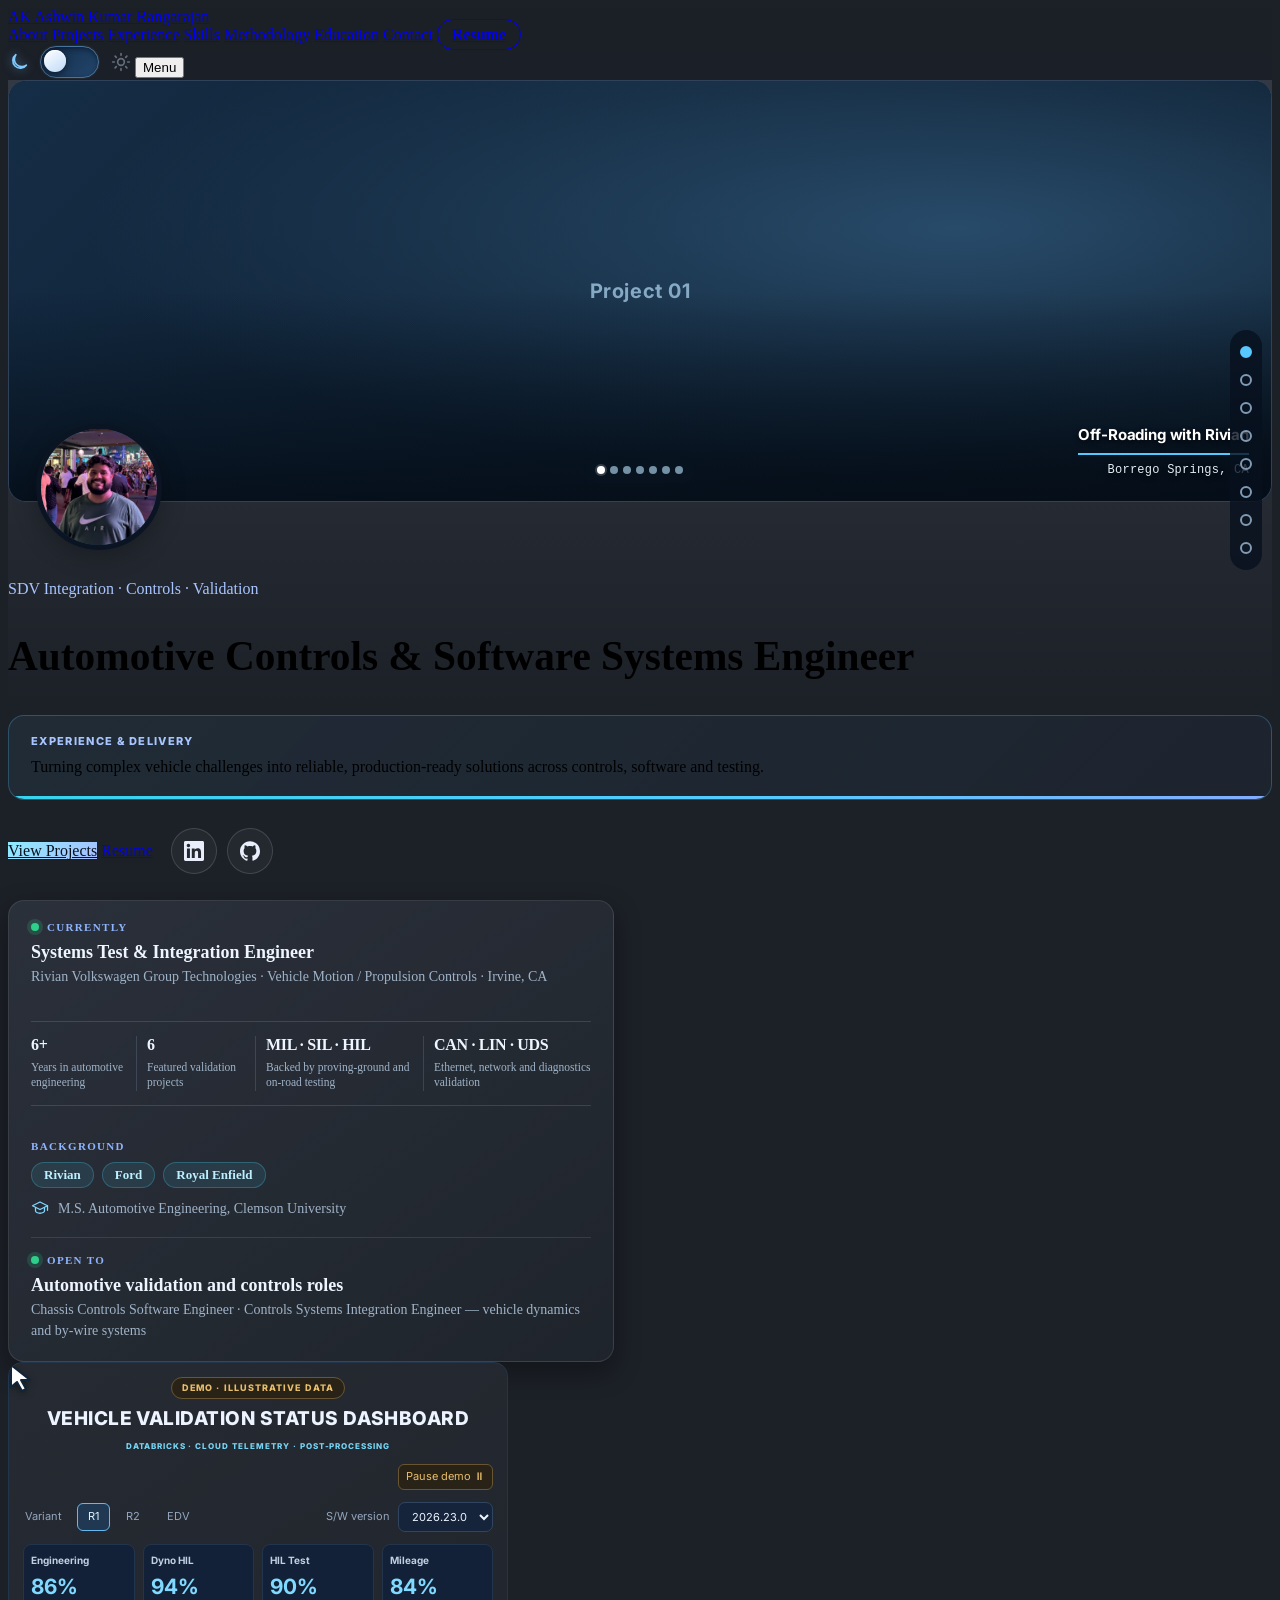
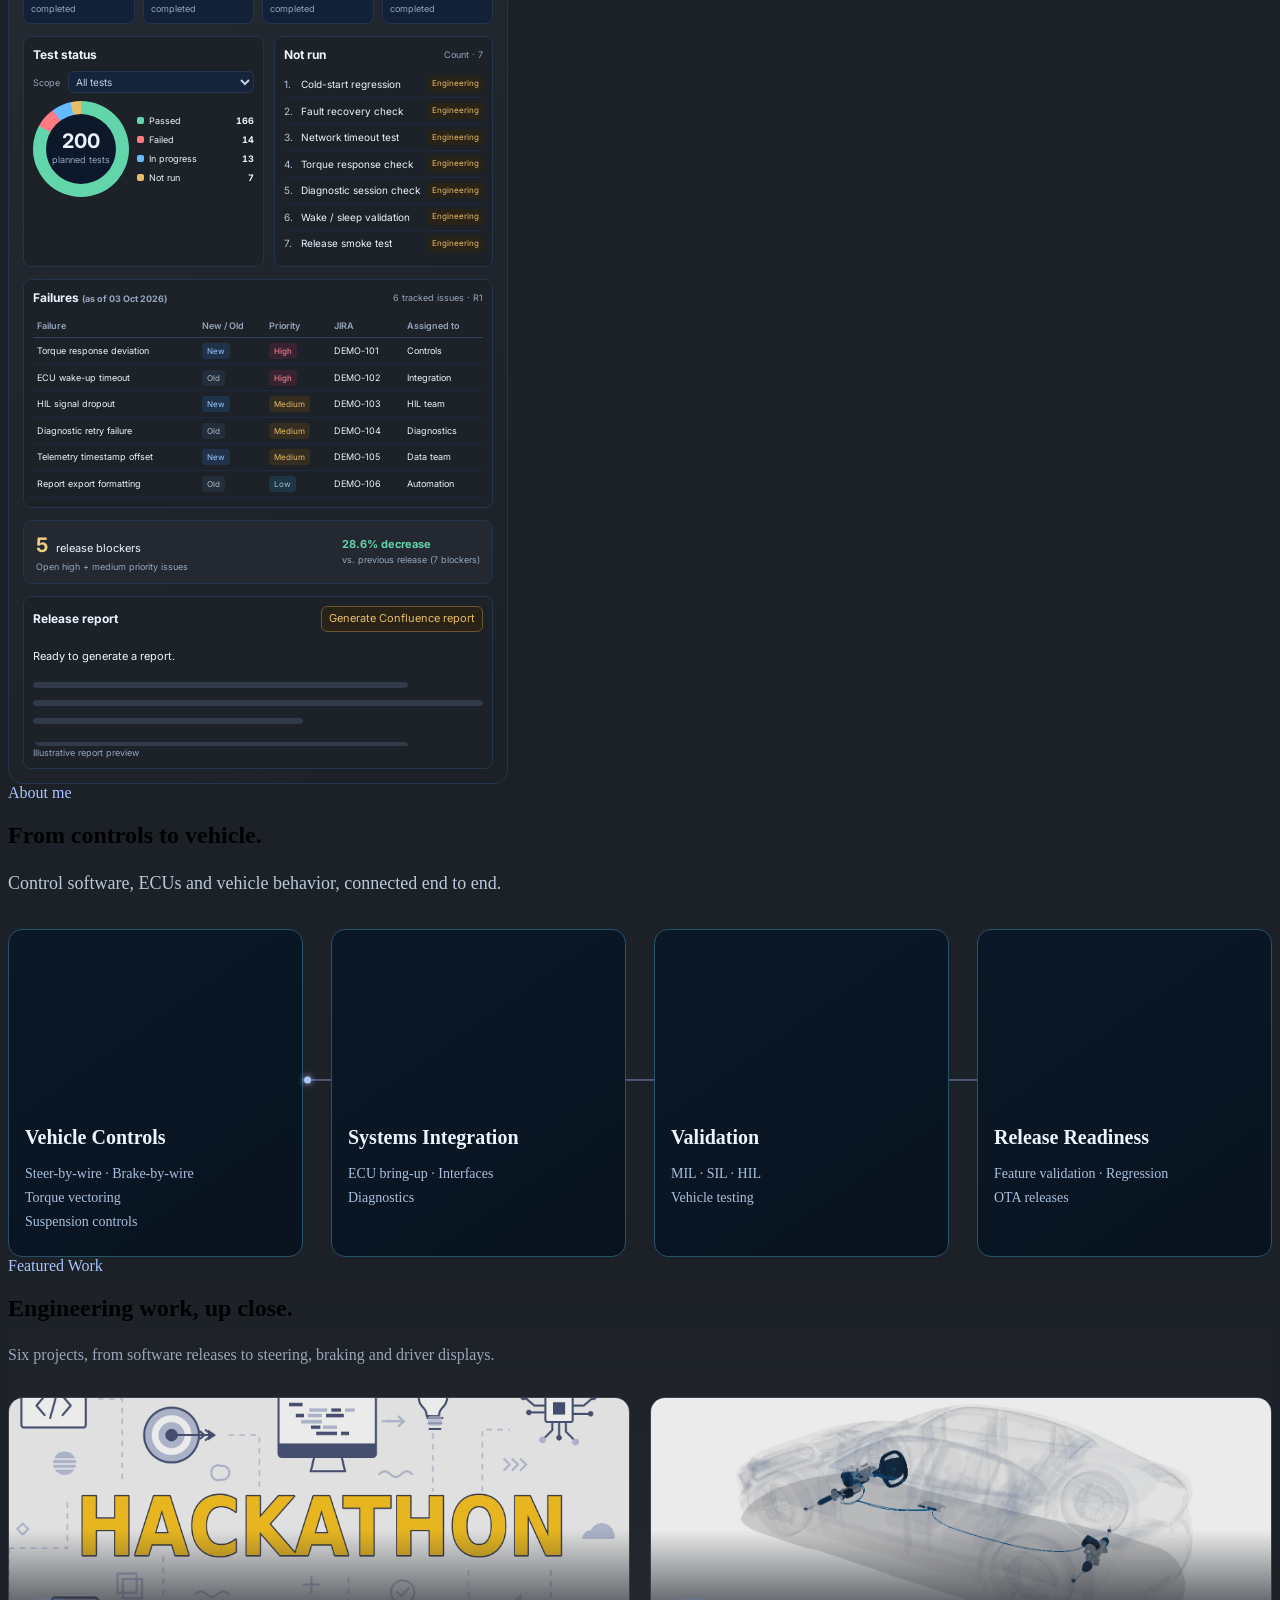
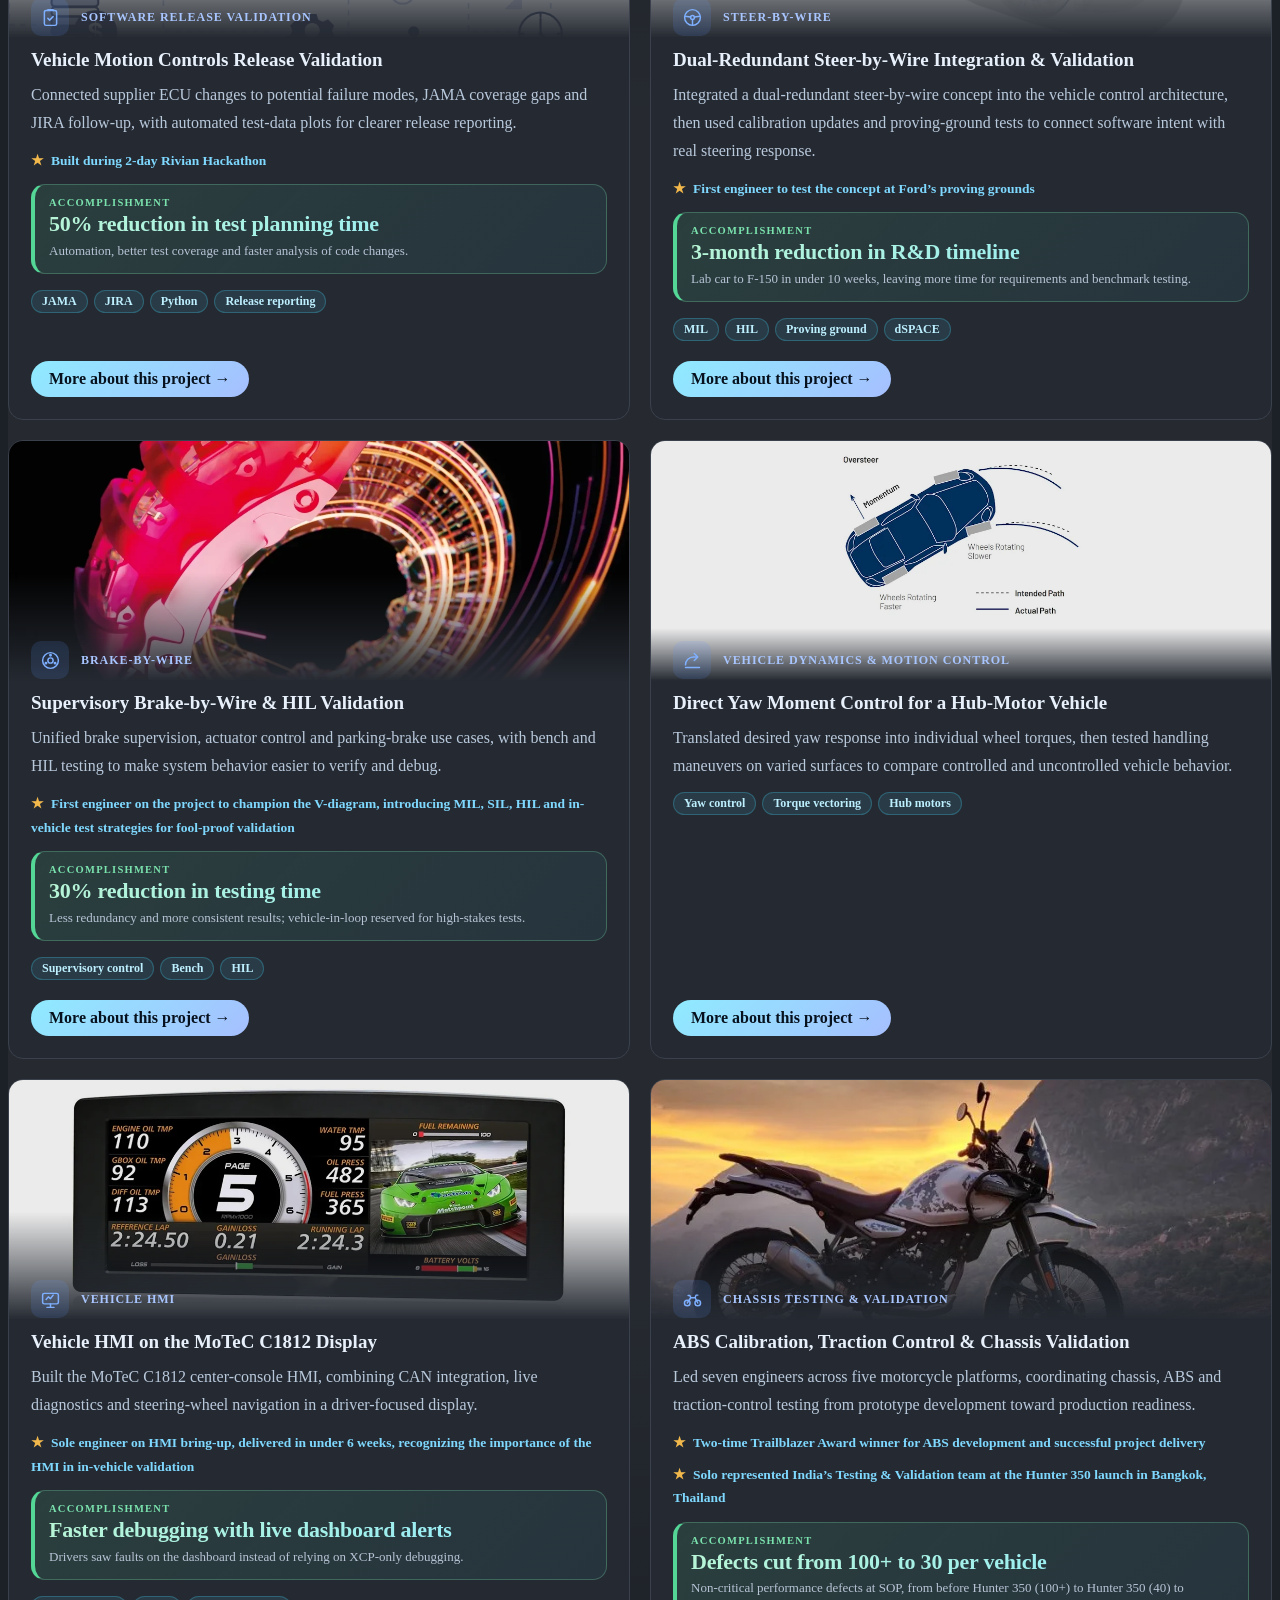
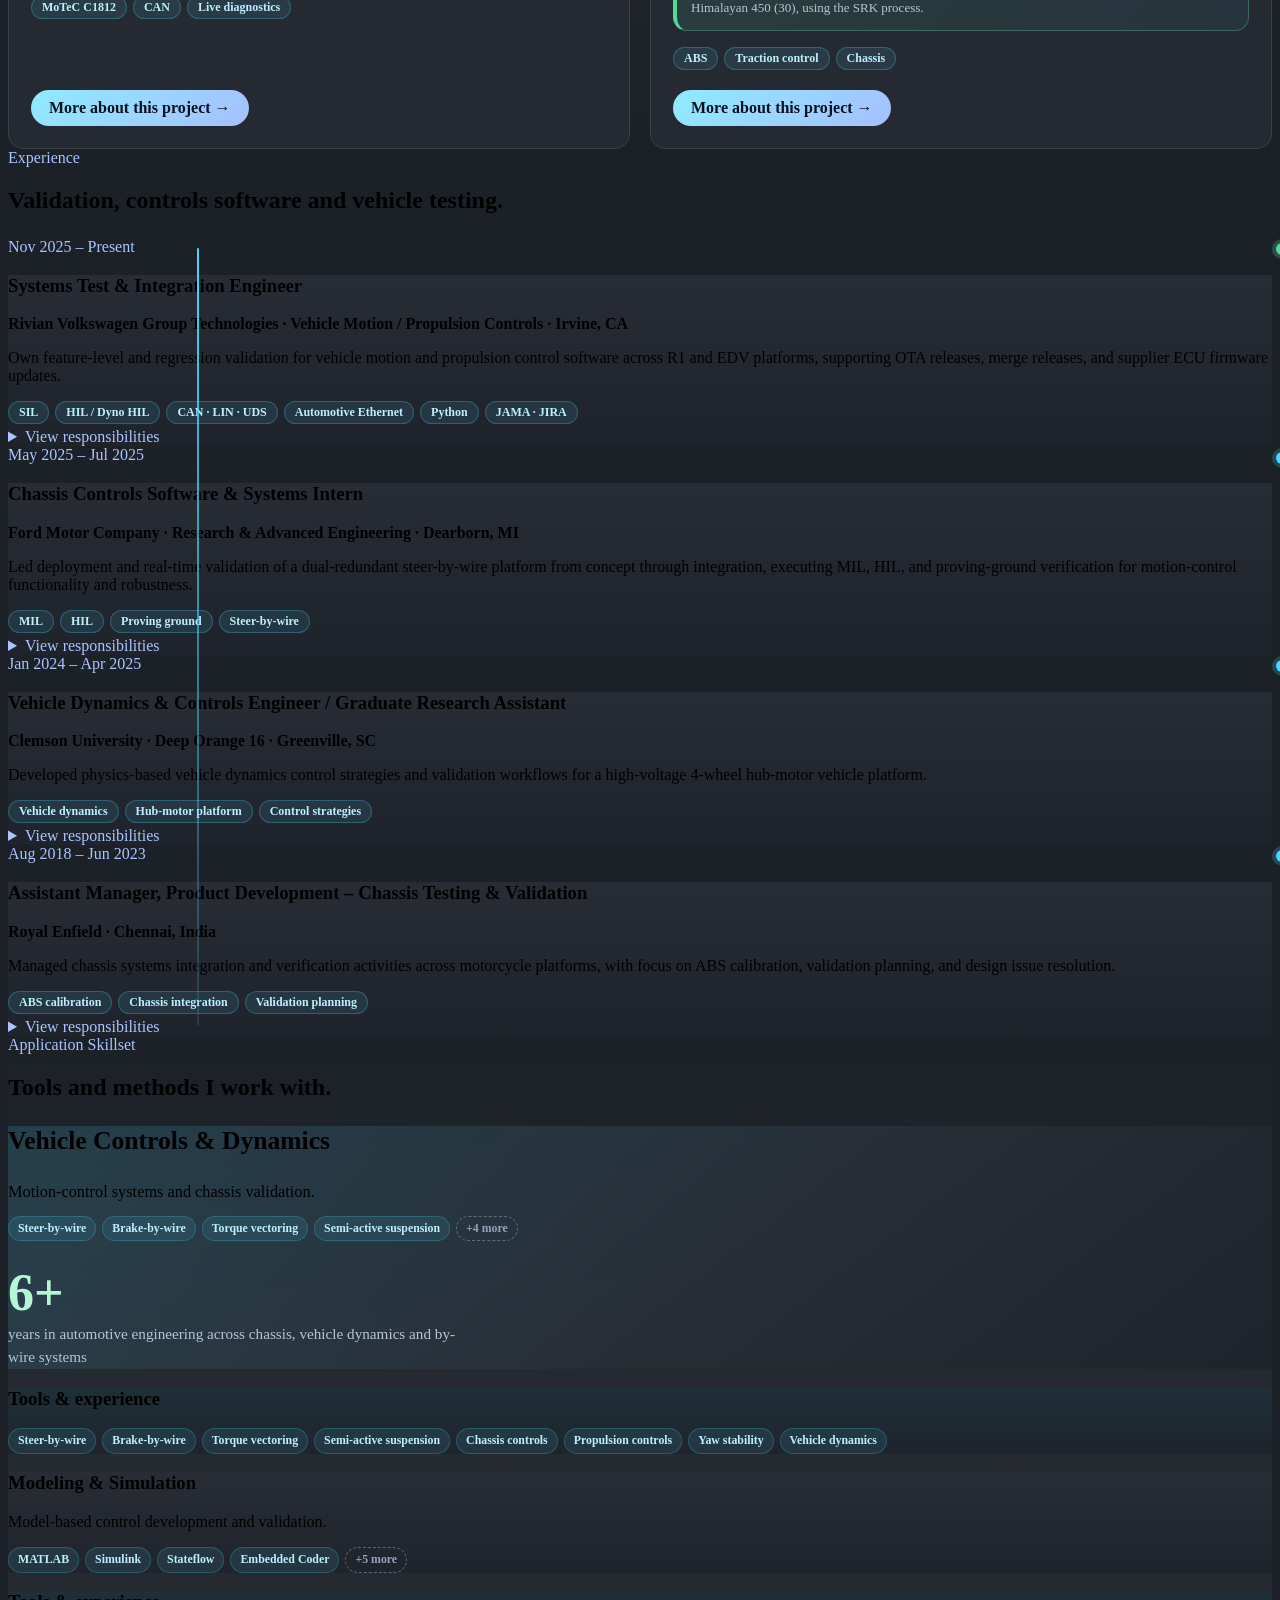
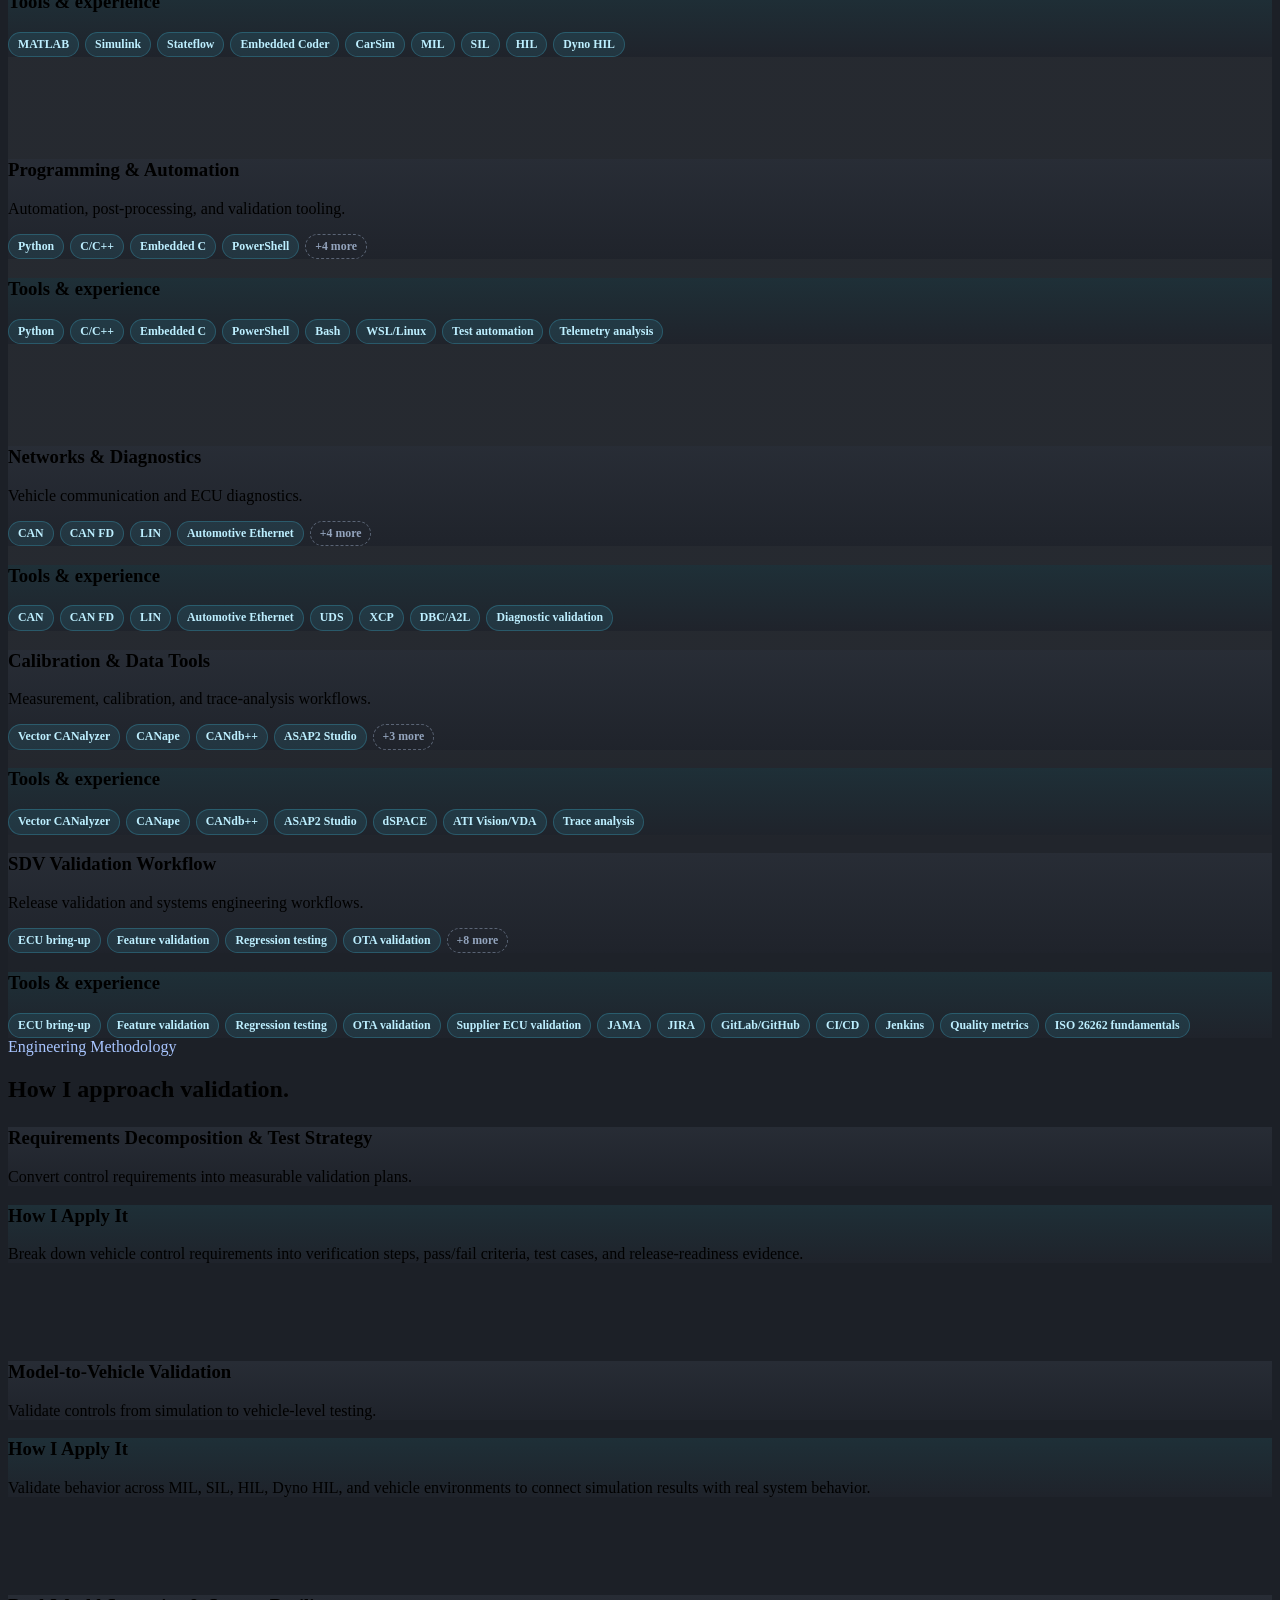
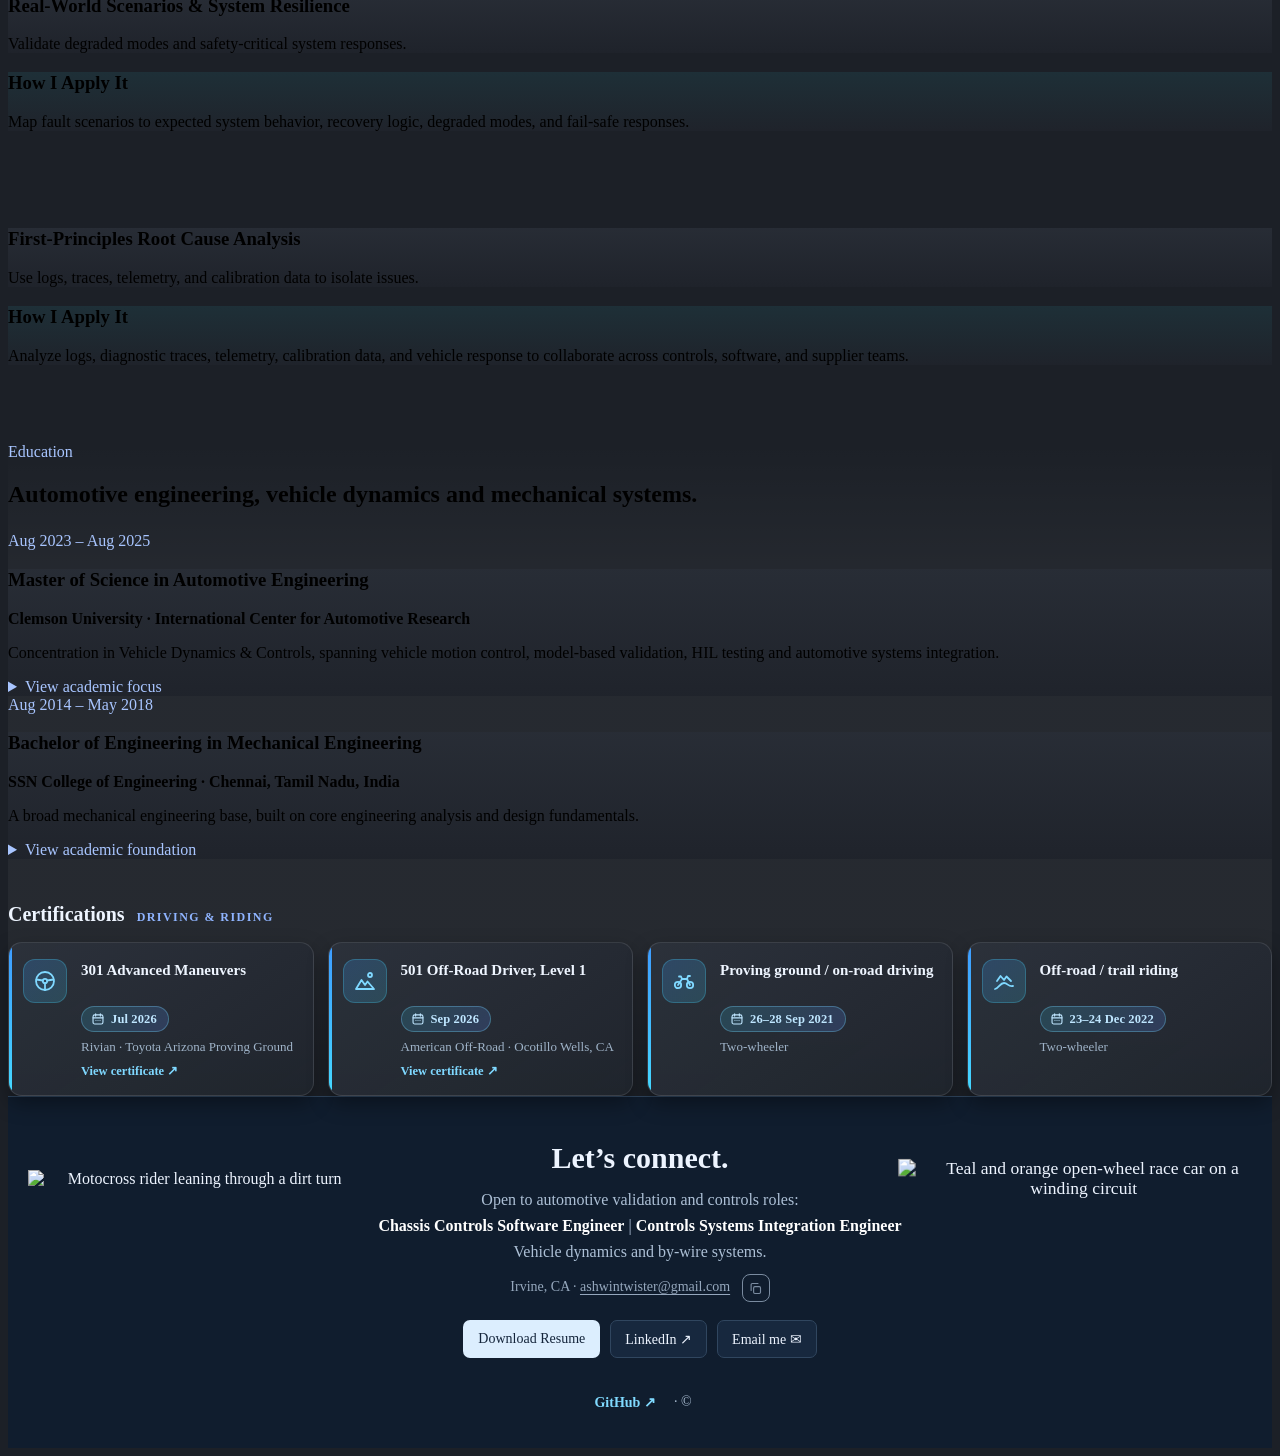
==== commit e12b90a2: "Added and deleted unwanted files, Dates made look nice on certifications" ====
--- a/index.html
+++ b/index.html
@@ -26,7 +26,7 @@
 
 
 
-  <link rel="stylesheet" href="assets/site.css?v=f6e83c53" />
+  <link rel="stylesheet" href="assets/site.css?v=44e134ec" />
   
 
   
@@ -797,10 +797,10 @@
         <div class="cert-block">
           <h3 class="cert-title">Certifications <span>Driving &amp; riding</span></h3>
           <ul class="cert-grid">
-            <li class="cert-card"><span class="cert-icon" aria-hidden="true"><svg viewBox="0 0 24 24"><circle cx="12" cy="12" r="9"/><circle cx="12" cy="12" r="2.2"/><path d="M12 14.2V21M3.4 10.5l6.4 1M20.6 10.5l-6.4 1"/></svg></span><div><strong>301 Advanced Maneuvers</strong><span>Rivian · Toyota Arizona Proving Ground · Jul 2026</span><a class="cert-view" href="assets/img/cert-301-advanced-maneuvers.webp" target="_blank" rel="noopener noreferrer" aria-label="View 301 Advanced Maneuvers certificate">View certificate ↗</a></div></li>
-            <li class="cert-card"><span class="cert-icon" aria-hidden="true"><svg viewBox="0 0 24 24"><path d="M3 20l5.5-9 3.5 5 2.5-3.5L21 20z"/><circle cx="17" cy="6" r="2"/></svg></span><div><strong>501 Off-Road Driver, Level 1</strong><span>American Off-Road · Ocotillo Wells, CA · Sep 2026</span><a class="cert-view" href="assets/img/cert-501-offroad-level1.webp" target="_blank" rel="noopener noreferrer" aria-label="View 501 Level 1 off-road certificate">View certificate ↗</a></div></li>
-            <li class="cert-card"><span class="cert-icon" aria-hidden="true"><svg viewBox="0 0 24 24"><circle cx="6" cy="16" r="3.2"/><circle cx="18" cy="16" r="3.2"/><path d="M6 16l4-6h5l3 6M10 10l-1-2.5H7M15 10l1-3h2"/></svg></span><div><strong>Proving ground / on-road driving</strong><span>Two-wheeler<br><strong class="cert-date">26–28 Sep 2021</strong></span></div></li>
-            <li class="cert-card"><span class="cert-icon" aria-hidden="true"><svg viewBox="0 0 24 24"><path d="M3 20c4-1 5-6 9-6s4 4 9 3"/><path d="M5 12l3.5-5L12 11l2.5-3.5L19 12"/></svg></span><div><strong>Off-road / trail riding</strong><span>Two-wheeler<br><strong class="cert-date">23–24 Dec 2022</strong></span></div></li>
+            <li class="cert-card"><span class="cert-icon" aria-hidden="true"><svg viewBox="0 0 24 24"><circle cx="12" cy="12" r="9"/><circle cx="12" cy="12" r="2.2"/><path d="M12 14.2V21M3.4 10.5l6.4 1M20.6 10.5l-6.4 1"/></svg></span><div><strong>301 Advanced Maneuvers</strong><span class="cert-when"><svg viewBox="0 0 24 24" aria-hidden="true"><rect x="3.5" y="5" width="17" height="15.5" rx="3"/><path d="M3.5 10h17M8 3v4M16 3v4"/><circle cx="8.5" cy="14.5" r=".9"/><circle cx="12" cy="14.5" r=".9"/><circle cx="15.5" cy="14.5" r=".9"/></svg>Jul 2026</span><span>Rivian · Toyota Arizona Proving Ground</span><a class="cert-view" href="assets/img/cert-301-advanced-maneuvers.webp" target="_blank" rel="noopener noreferrer" aria-label="View 301 Advanced Maneuvers certificate">View certificate ↗</a></div></li>
+            <li class="cert-card"><span class="cert-icon" aria-hidden="true"><svg viewBox="0 0 24 24"><path d="M3 20l5.5-9 3.5 5 2.5-3.5L21 20z"/><circle cx="17" cy="6" r="2"/></svg></span><div><strong>501 Off-Road Driver, Level 1</strong><span class="cert-when"><svg viewBox="0 0 24 24" aria-hidden="true"><rect x="3.5" y="5" width="17" height="15.5" rx="3"/><path d="M3.5 10h17M8 3v4M16 3v4"/><circle cx="8.5" cy="14.5" r=".9"/><circle cx="12" cy="14.5" r=".9"/><circle cx="15.5" cy="14.5" r=".9"/></svg>Sep 2026</span><span>American Off-Road · Ocotillo Wells, CA</span><a class="cert-view" href="assets/img/cert-501-offroad-level1.webp" target="_blank" rel="noopener noreferrer" aria-label="View 501 Level 1 off-road certificate">View certificate ↗</a></div></li>
+            <li class="cert-card"><span class="cert-icon" aria-hidden="true"><svg viewBox="0 0 24 24"><circle cx="6" cy="16" r="3.2"/><circle cx="18" cy="16" r="3.2"/><path d="M6 16l4-6h5l3 6M10 10l-1-2.5H7M15 10l1-3h2"/></svg></span><div><strong>Proving ground / on-road driving</strong><span class="cert-when"><svg viewBox="0 0 24 24" aria-hidden="true"><rect x="3.5" y="5" width="17" height="15.5" rx="3"/><path d="M3.5 10h17M8 3v4M16 3v4"/><circle cx="8.5" cy="14.5" r=".9"/><circle cx="12" cy="14.5" r=".9"/><circle cx="15.5" cy="14.5" r=".9"/></svg>26–28 Sep 2021</span><span>Two-wheeler</span></div></li>
+            <li class="cert-card"><span class="cert-icon" aria-hidden="true"><svg viewBox="0 0 24 24"><path d="M3 20c4-1 5-6 9-6s4 4 9 3"/><path d="M5 12l3.5-5L12 11l2.5-3.5L19 12"/></svg></span><div><strong>Off-road / trail riding</strong><span class="cert-when"><svg viewBox="0 0 24 24" aria-hidden="true"><rect x="3.5" y="5" width="17" height="15.5" rx="3"/><path d="M3.5 10h17M8 3v4M16 3v4"/><circle cx="8.5" cy="14.5" r=".9"/><circle cx="12" cy="14.5" r=".9"/><circle cx="15.5" cy="14.5" r=".9"/></svg>23–24 Dec 2022</span><span>Two-wheeler</span></div></li>
           </ul>
         </div>
 
--- a/assets/site.css
+++ b/assets/site.css
@@ -2565,3 +2565,9 @@
 .cert-card .cert-date{font-weight:700;color:var(--text,inherit)}
 html:not([data-theme="light"]) .cert-card .cert-date{color:#e8eefc}
 html[data-theme="light"] .cert-card .cert-date{color:#12233d}
+
+/* Certification date pills */
+.cert-card div>span.cert-when{display:inline-flex!important;align-items:center;gap:6px;align-self:flex-start;margin:6px 0 4px!important;padding:4px 11px 4px 9px;border-radius:999px;font-size:12.5px!important;font-weight:700;letter-spacing:.01em;line-height:1.3;white-space:nowrap;color:#0f4a7c!important;background:linear-gradient(135deg,#d9f1ff,#e3e8ff);border:1px solid rgba(70,140,220,.35)}
+.cert-card .cert-when svg{width:14px;height:14px;fill:none;stroke:currentColor;stroke-width:1.9;stroke-linecap:round;stroke-linejoin:round}
+.cert-card .cert-when circle{fill:currentColor;stroke:none}
+html:not([data-theme="light"]) .cert-card div>span.cert-when{color:#bfe6ff!important;background:linear-gradient(135deg,rgba(54,211,238,.16),rgba(99,140,255,.2));border-color:rgba(112,202,243,.35)}
